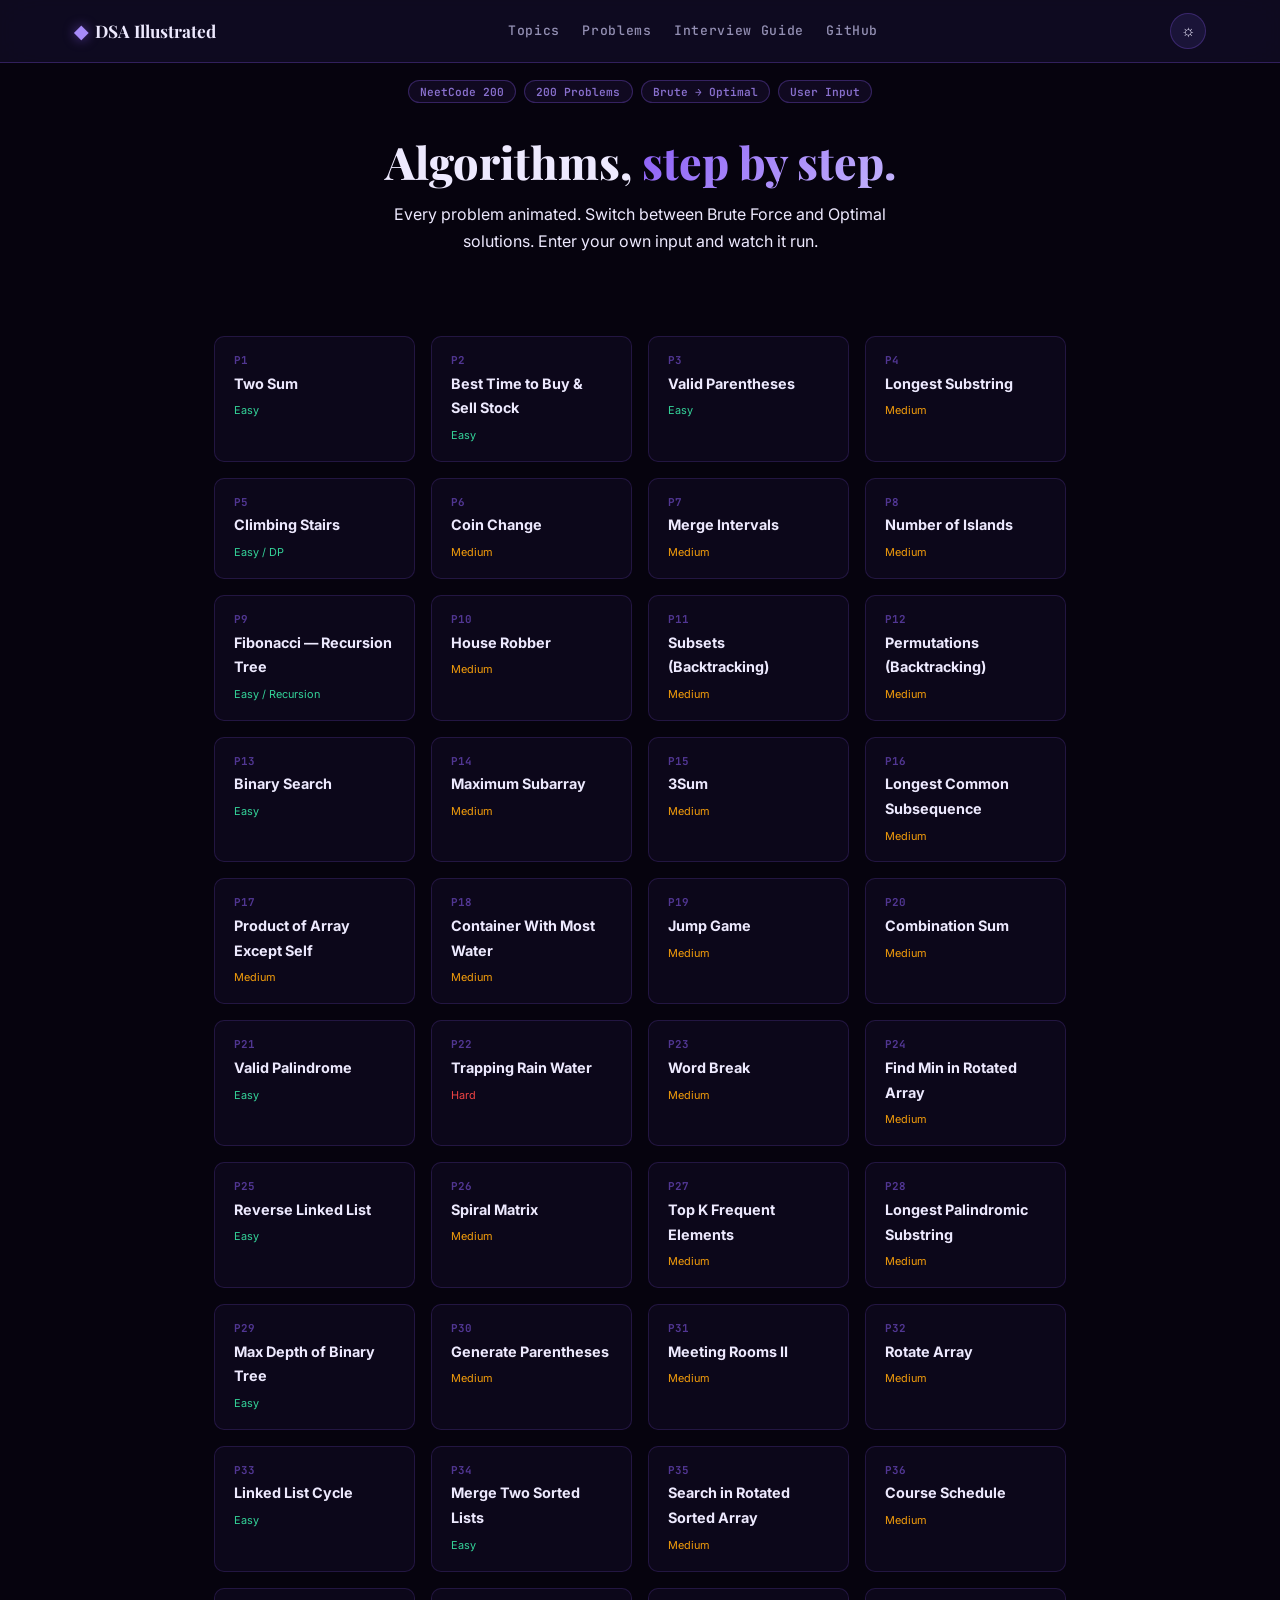
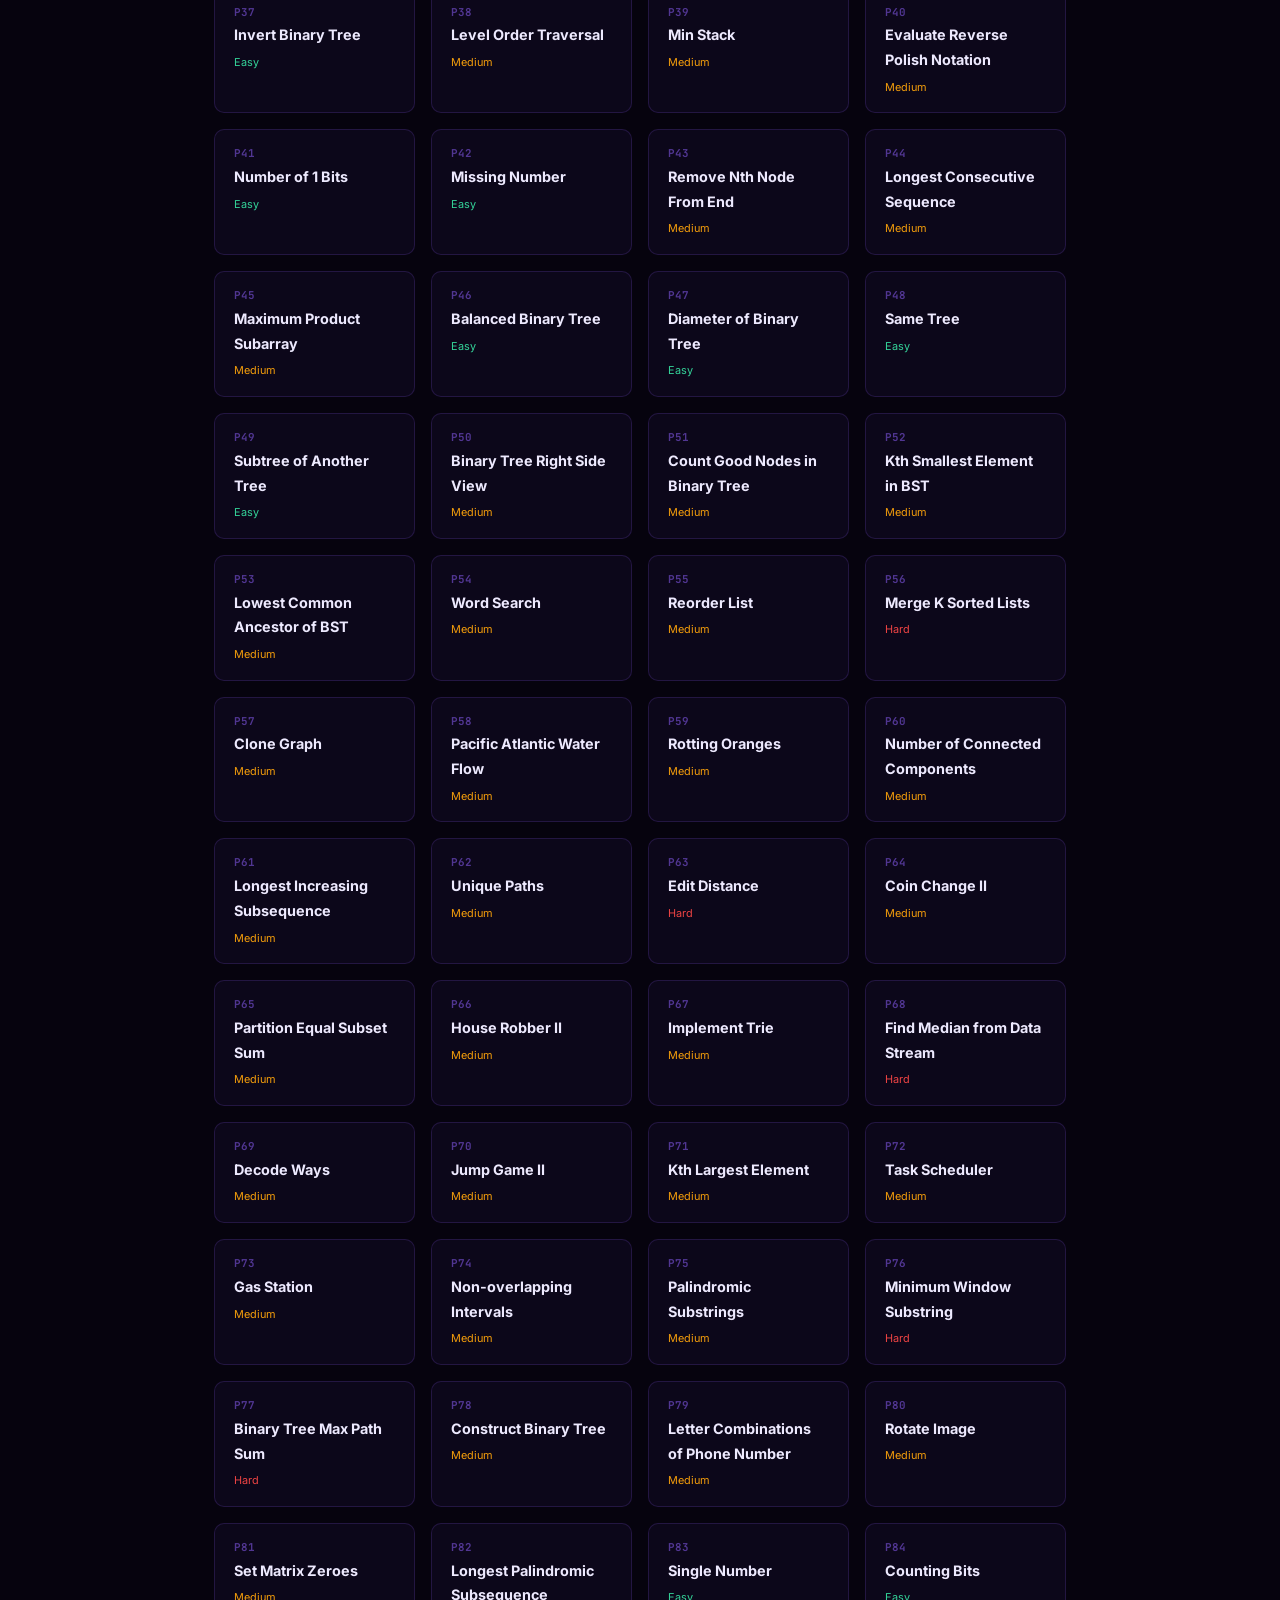
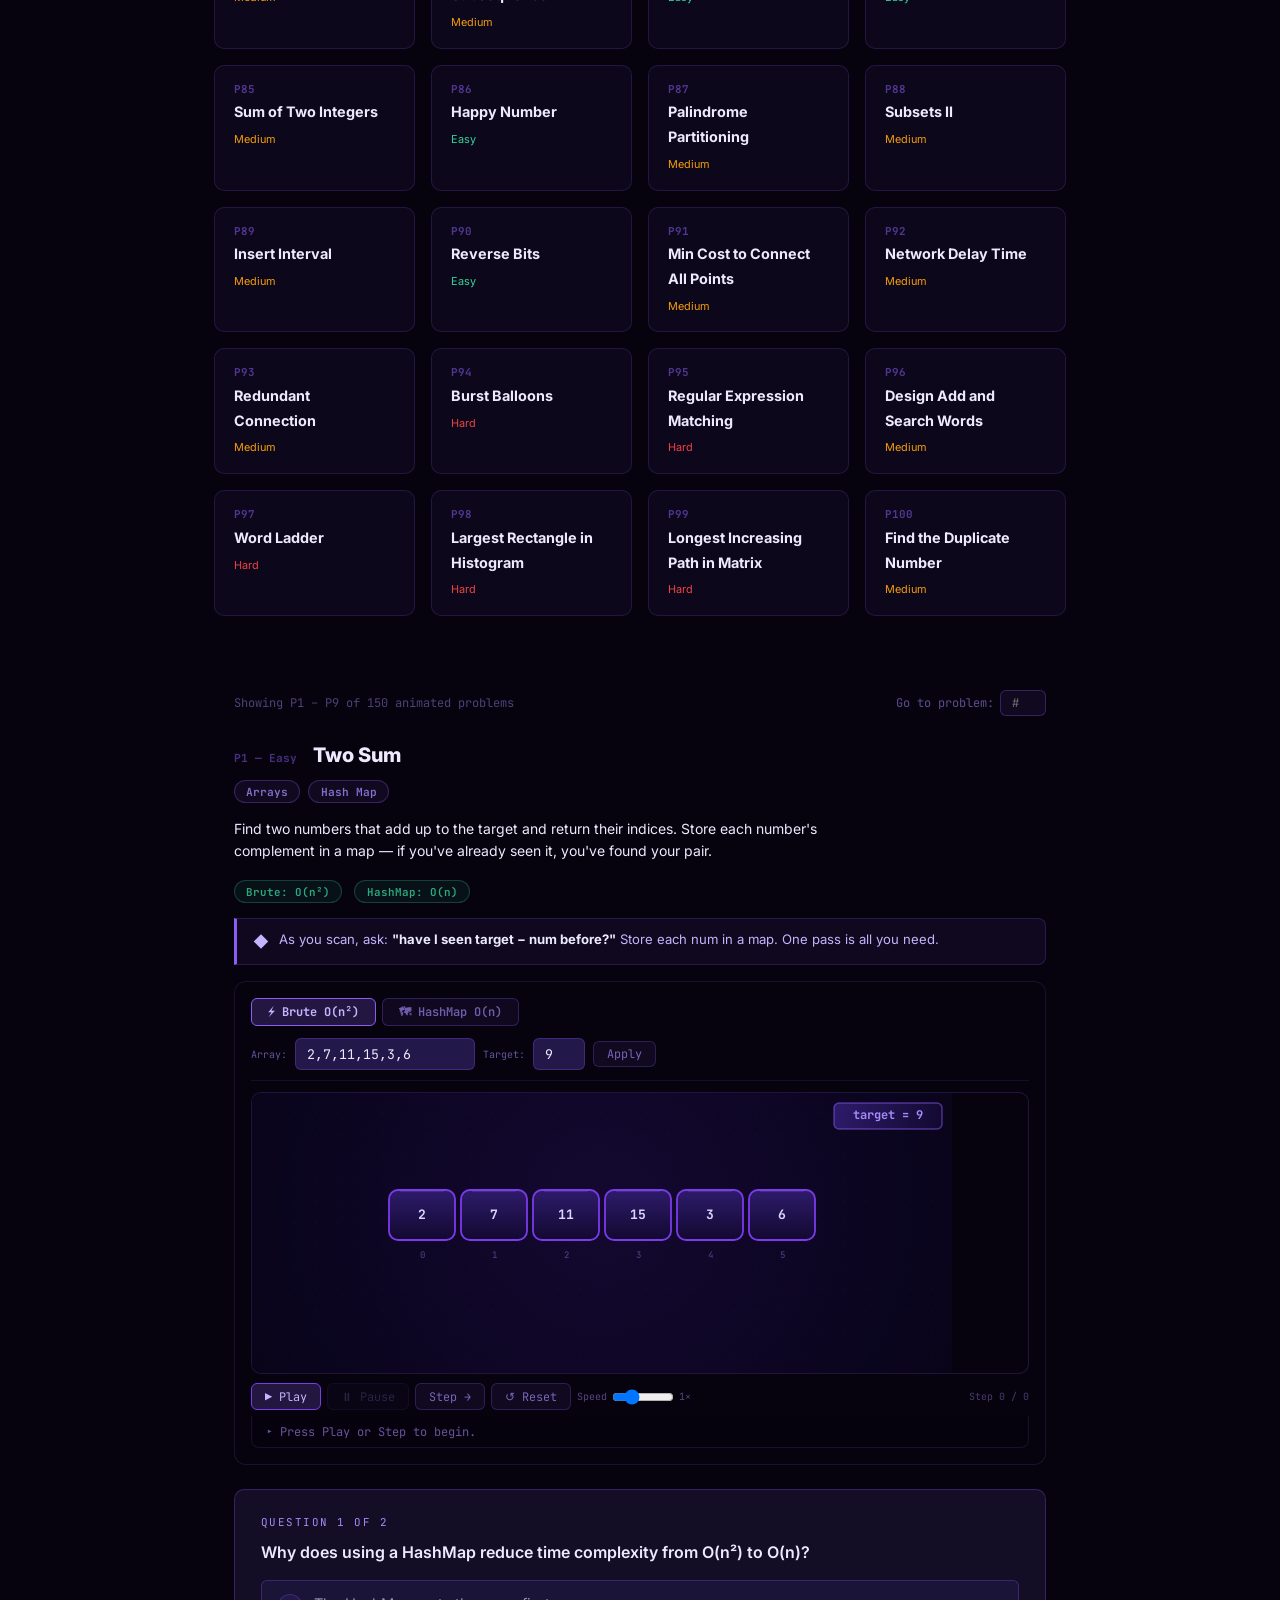
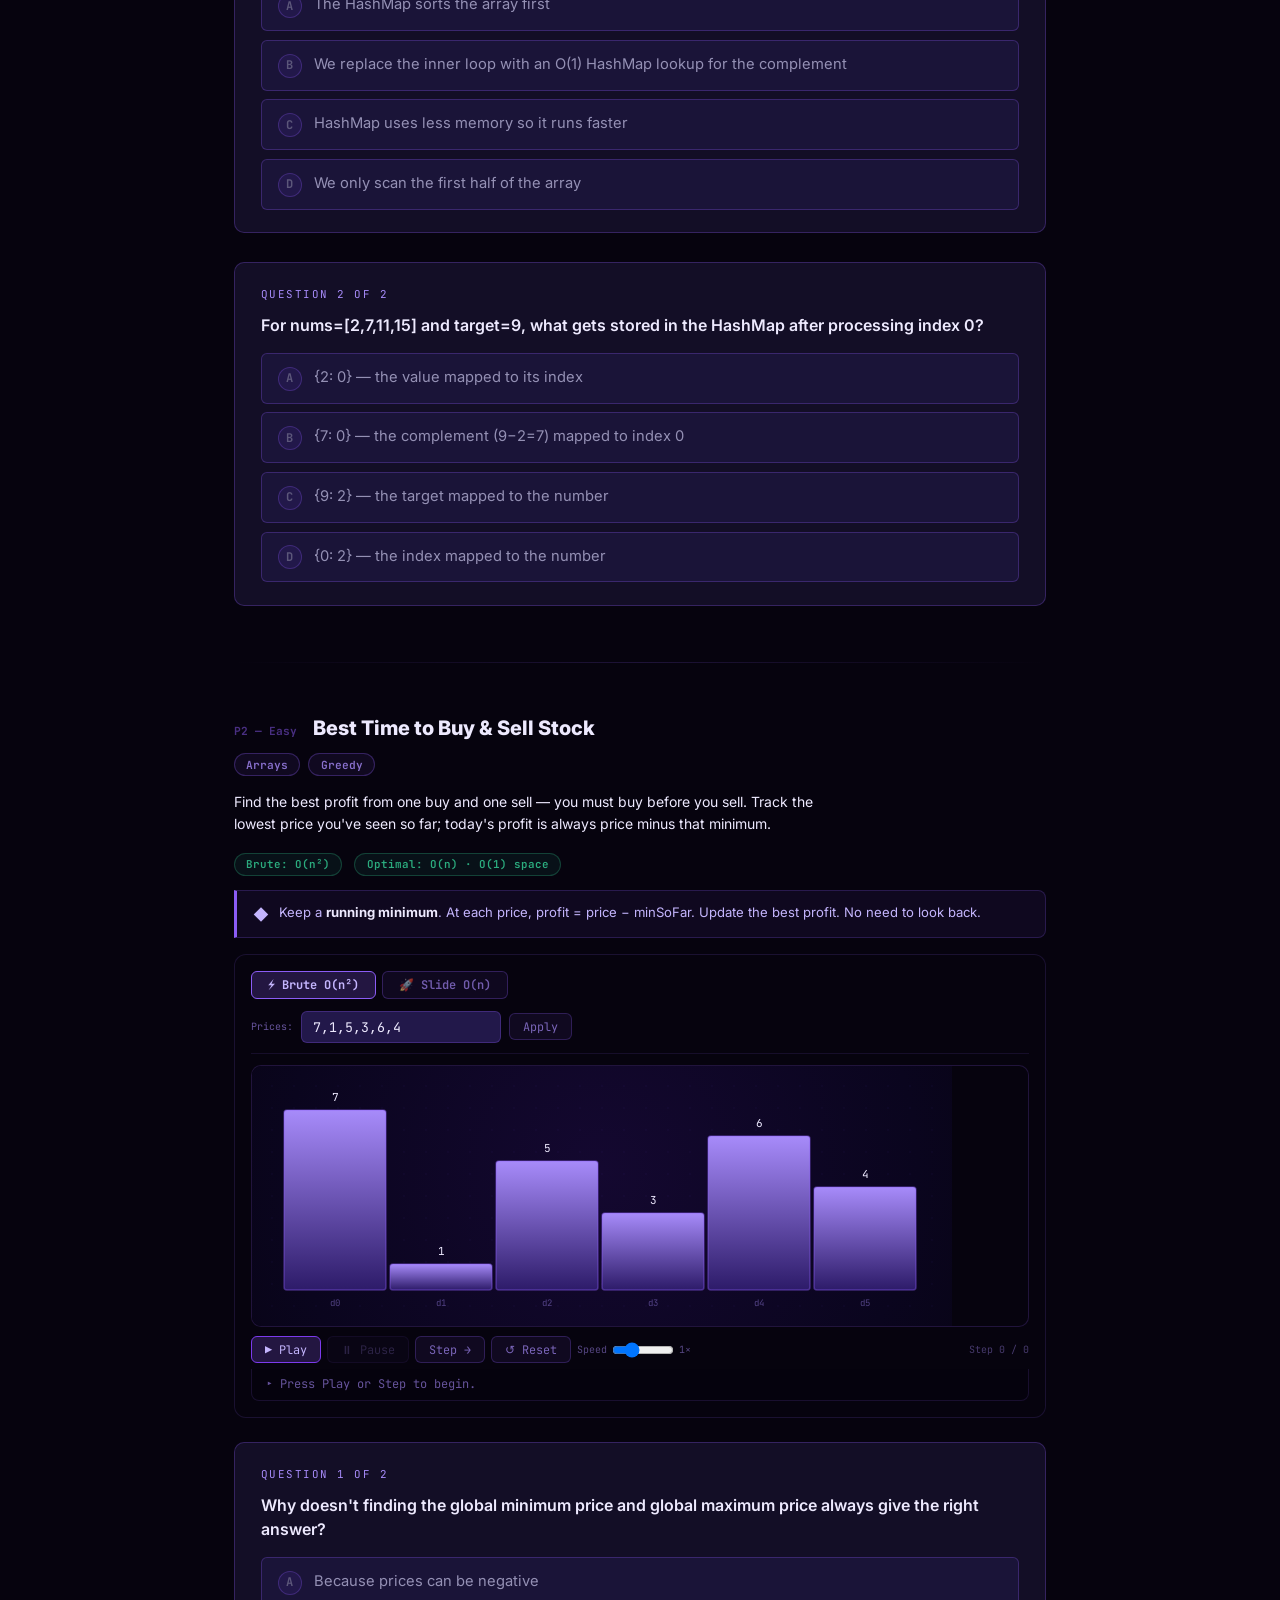
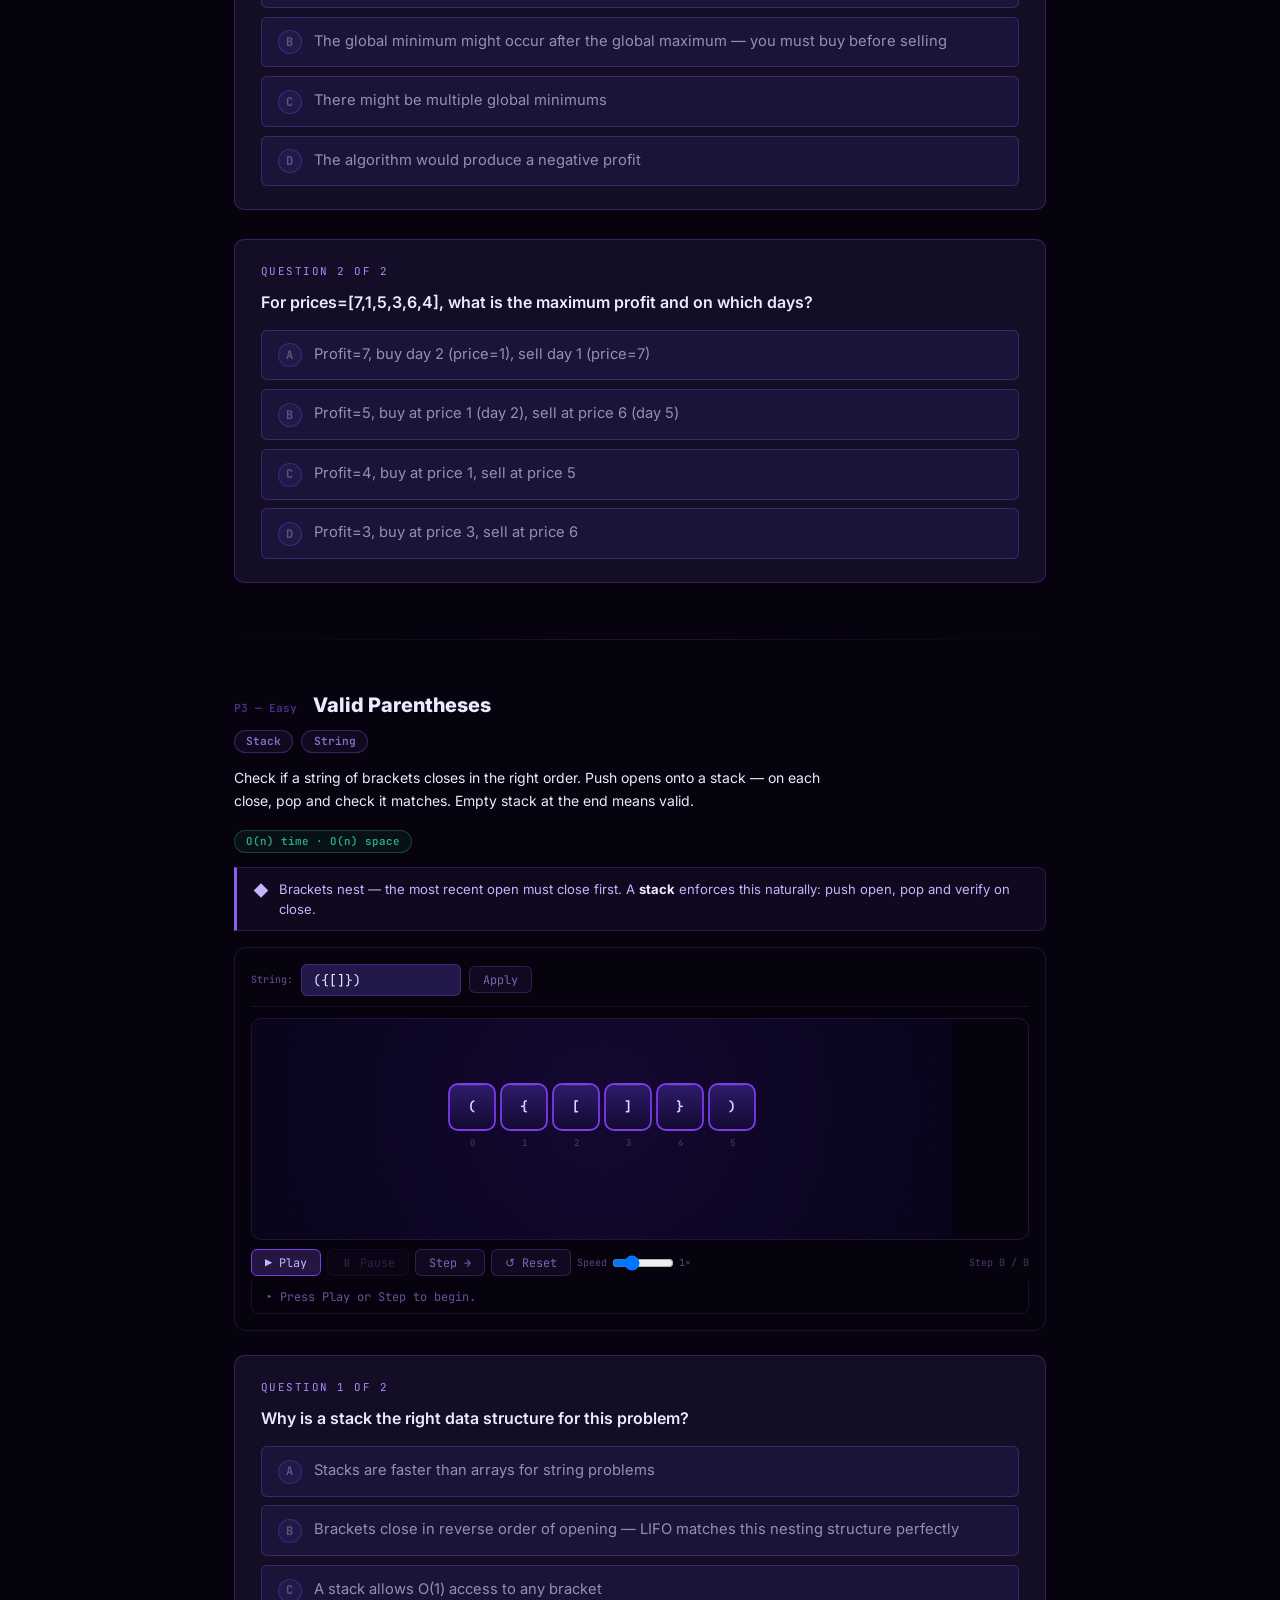
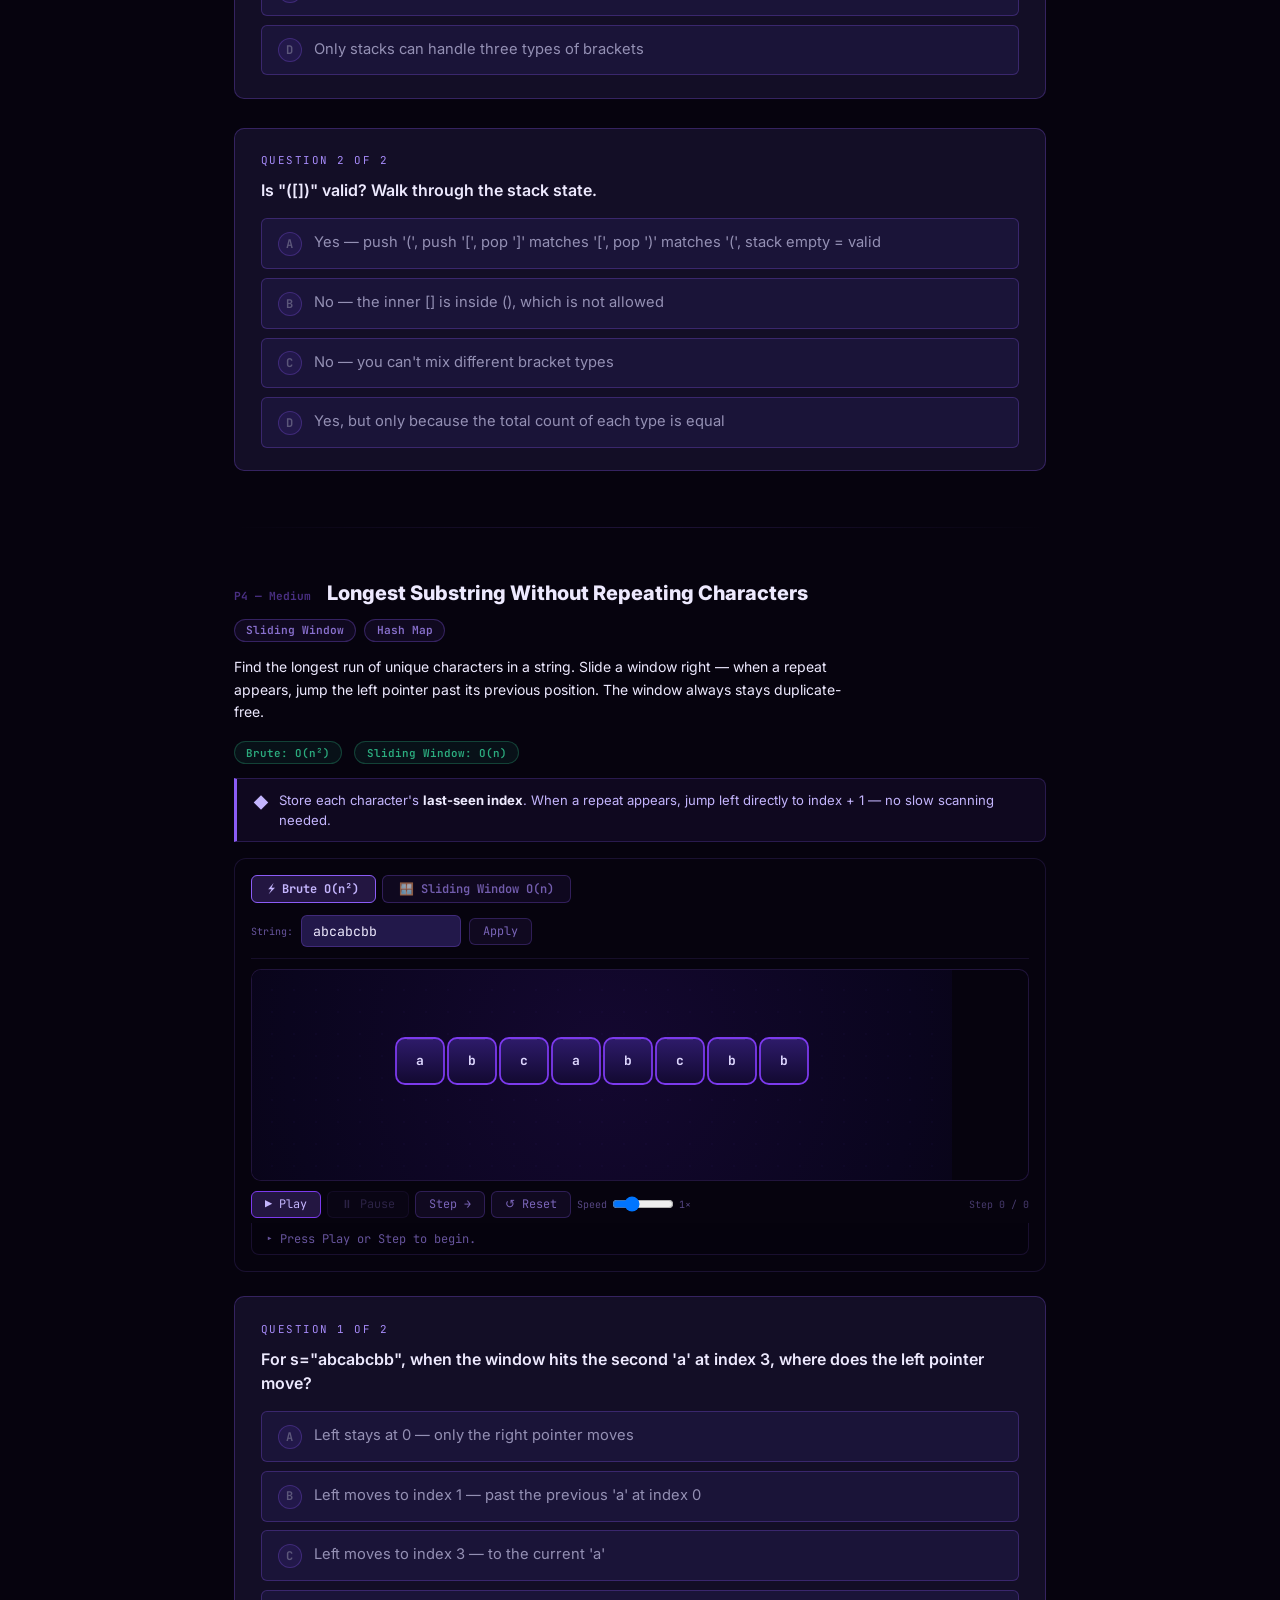
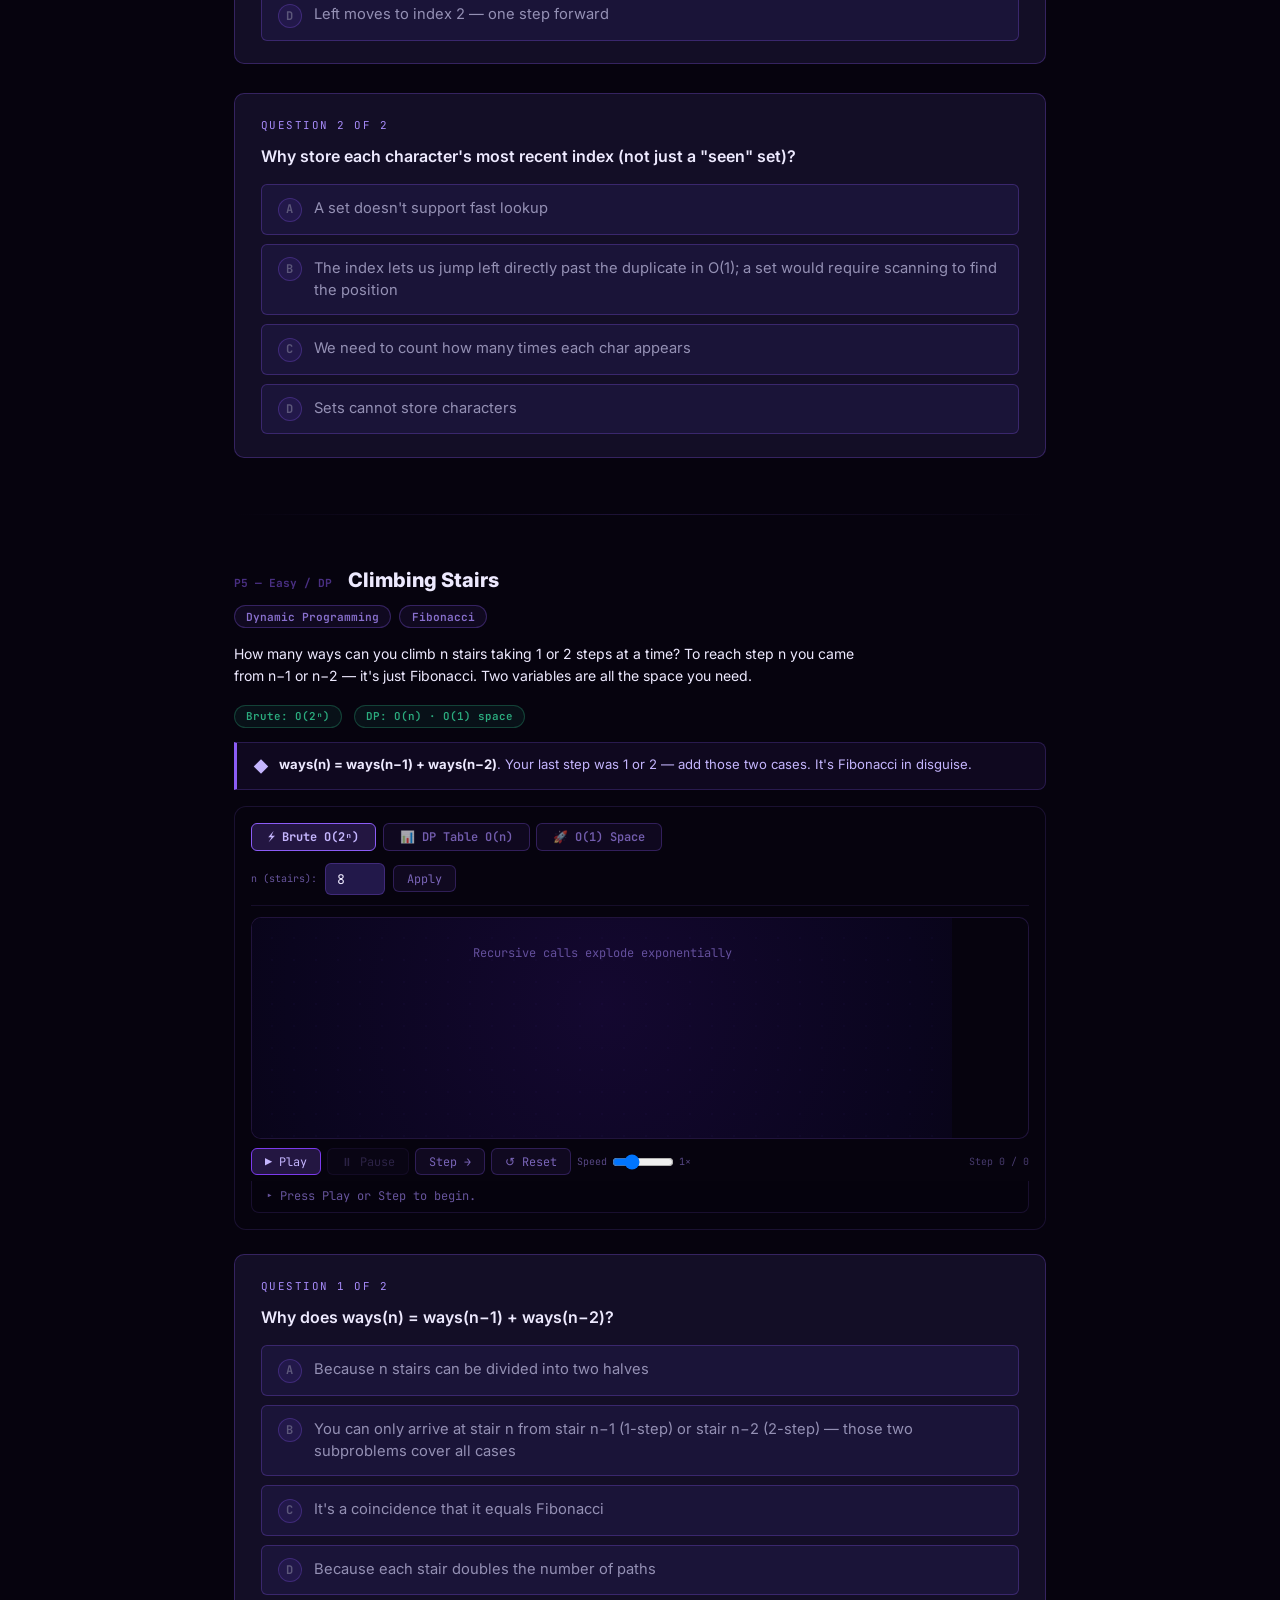
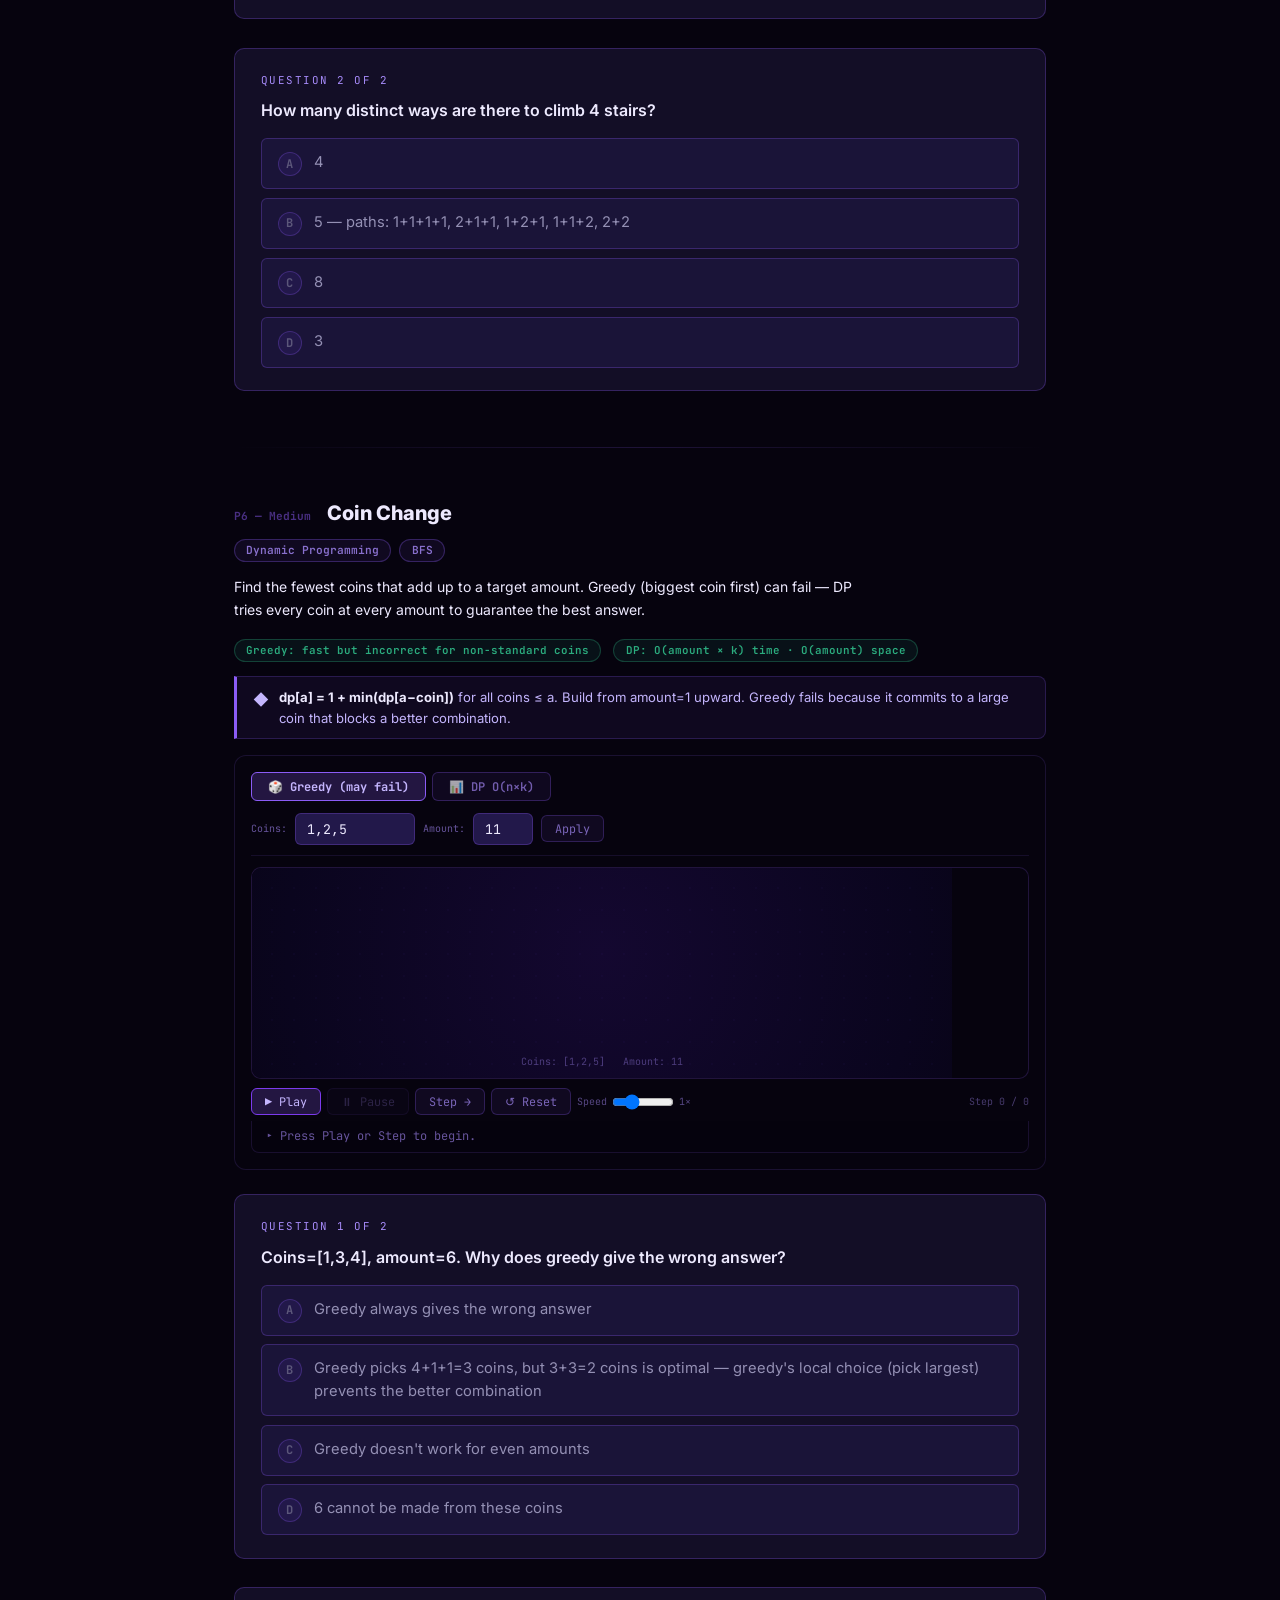
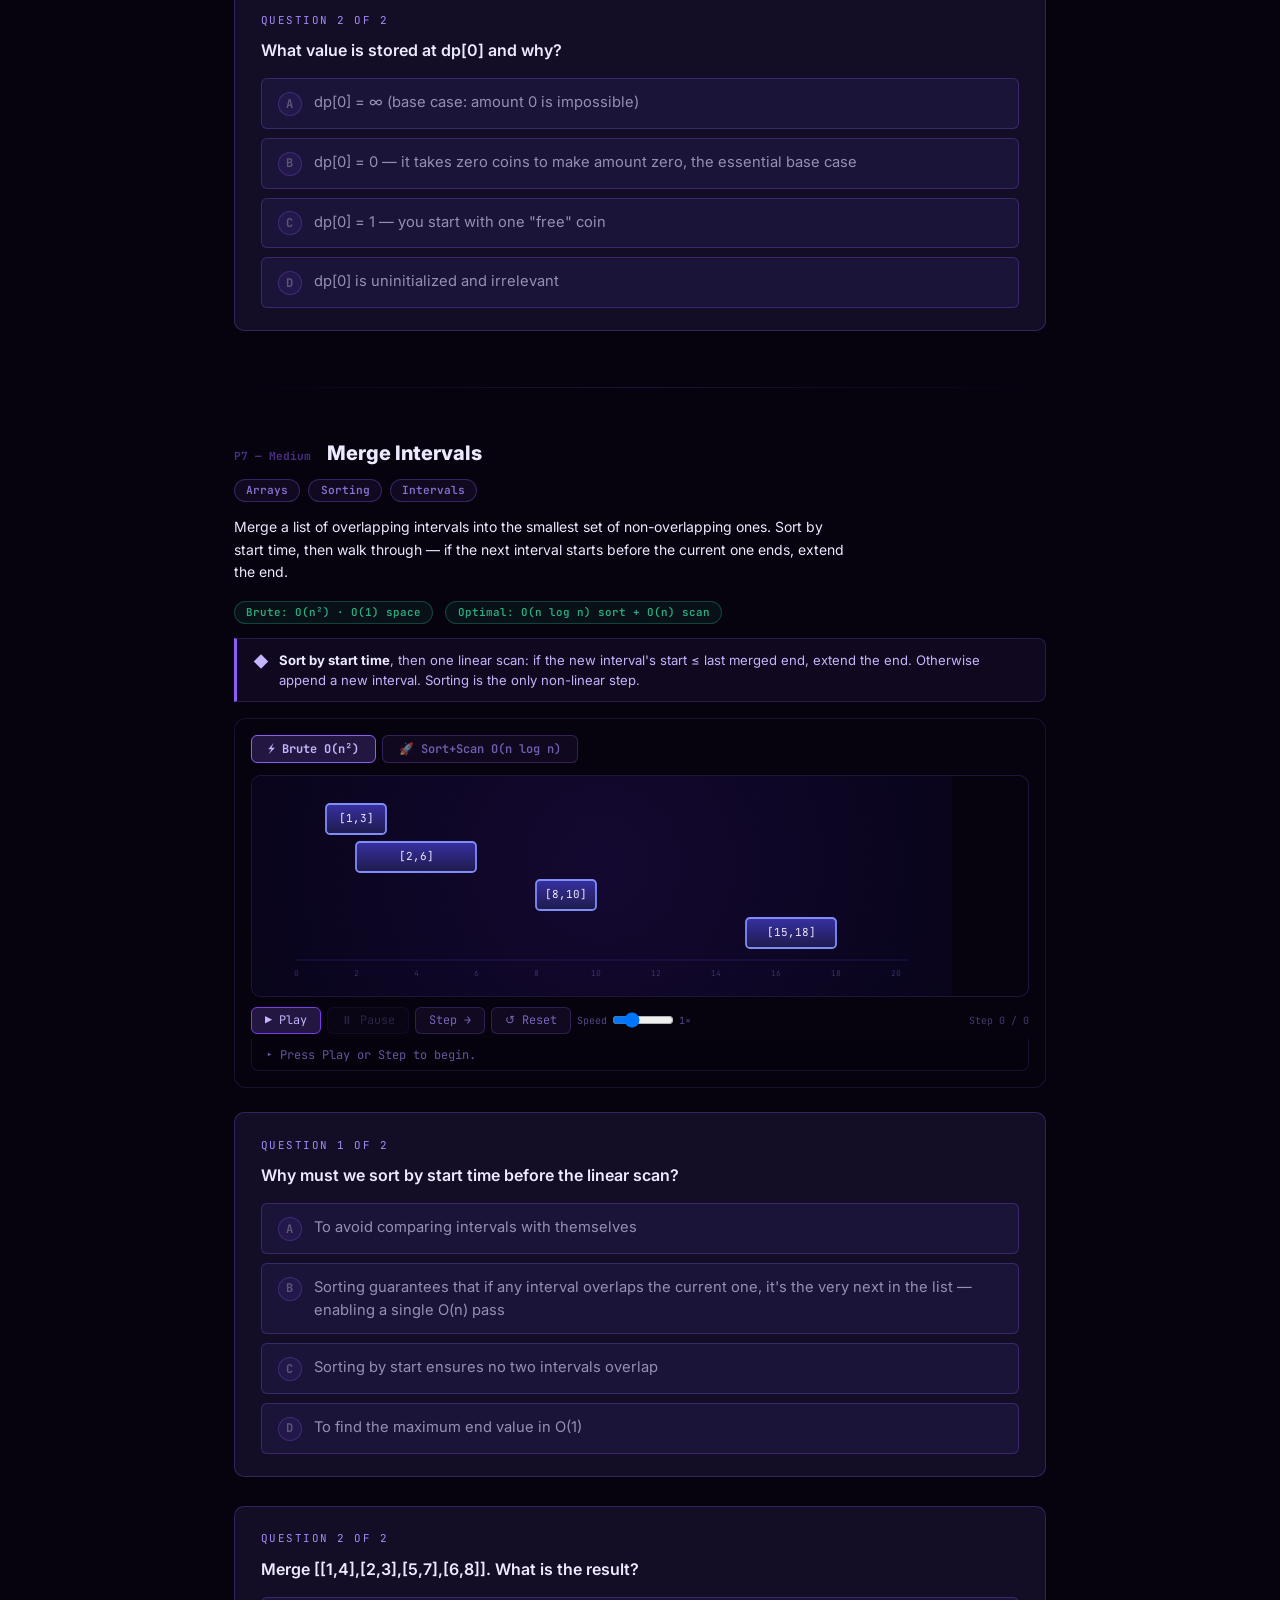
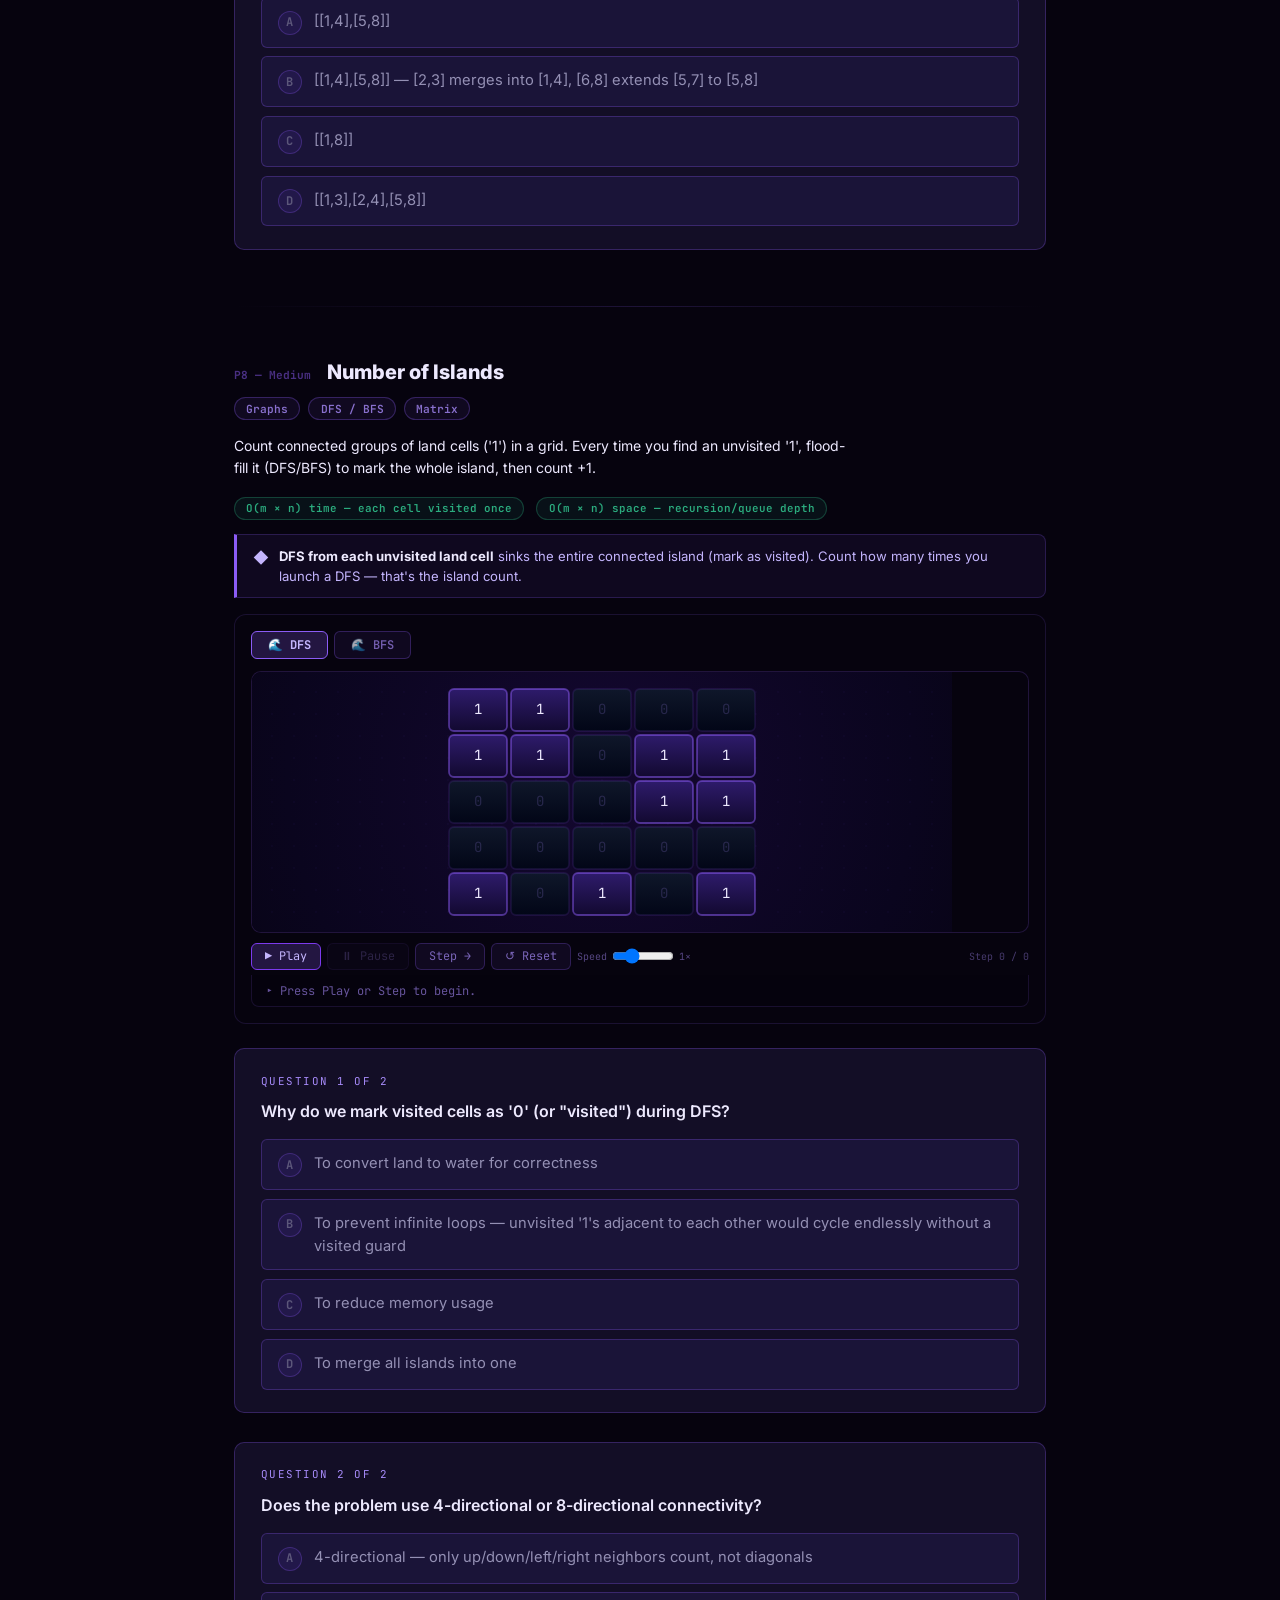
==== problems.html @ fa3c3efa "Add P141–P150: Batch 5 — Trees, String, Array, Bitmask, Math P141 Flatten Binary Tree to Linked List" ====
<!DOCTYPE html>
<html lang="en">
<head>
  <meta charset="UTF-8">
  <meta name="viewport" content="width=device-width, initial-scale=1.0">
  <title>NeetCode 150 — DSA Illustrated</title>
  <meta name="description" content="100 NeetCode problems fully animated — brute → optimal step-by-step canvas demos, key insights, quiz questions, and user input. Zero dependencies.">
  <script>try{var t=localStorage.getItem('dsa-theme')||'dark';document.documentElement.setAttribute('data-theme',t)}catch(e){document.documentElement.setAttribute('data-theme','dark')}</script>
  <link rel="stylesheet" href="css/style.css">
  <style>
    .prob-hero{padding:5rem 0 3rem;text-align:center;}
    .prob-hero h1{font-size:clamp(1.8rem,4vw,2.8rem);font-weight:800;margin-bottom:.75rem;}
    .prob-hero h1 em{font-style:normal;background:linear-gradient(135deg,#8B5CF6,#C4B5FD);
      -webkit-background-clip:text;-webkit-text-fill-color:transparent;background-clip:text;}
    .prob-hero p{color:var(--text-secondary);max-width:520px;margin:0 auto 2rem;}
    .prob-tag-row{display:flex;gap:.5rem;justify-content:center;flex-wrap:wrap;margin-bottom:2rem;}
    .prob-tag{font:600 .7rem "JetBrains Mono",monospace;padding:.22rem .7rem;
      border-radius:20px;border:1px solid rgba(139,92,246,.3);
      background:rgba(139,92,246,.08);color:rgba(167,139,250,.8);}

    .prob-toc{display:grid;grid-template-columns:repeat(auto-fill,minmax(200px,1fr));
      gap:1rem;max-width:900px;margin:0 auto 4rem;padding:0 1.5rem;}
    .prob-toc-card{display:block;padding:1rem 1.2rem;border-radius:10px;
      border:1px solid rgba(139,92,246,.18);background:rgba(139,92,246,.05);
      color:rgba(167,139,250,.8);text-decoration:none;transition:all .18s;font-size:.85rem;}
    .prob-toc-card:hover{border-color:#8B5CF6;background:rgba(139,92,246,.13);color:#C4B5FD;transform:translateY(-2px);}
    .prob-toc-card .tc-num{font:700 .68rem "JetBrains Mono",monospace;color:rgba(139,92,246,.55);margin-bottom:.3rem;}
    .prob-toc-card .tc-title{font-weight:700;font-size:.9rem;color:#EDE9FE;}
    .prob-toc-card .tc-diff{font-size:.68rem;margin-top:.3rem;}
    .diff-easy{color:#34D399;}.diff-med{color:#F59E0B;}.diff-hard{color:#EF4444;}

    .prob-sections{max-width:860px;margin:0 auto;padding:0 1.5rem 6rem;}
    .prob-section{margin-bottom:3.5rem;scroll-margin-top:80px;}
    .prob-section-header{display:flex;align-items:baseline;gap:1rem;margin-bottom:.5rem;}
    .prob-section-num{font:700 .7rem "JetBrains Mono",monospace;color:rgba(139,92,246,.5);white-space:nowrap;}
    .prob-section-title{font-size:1.25rem;font-weight:800;color:#EDE9FE;}
    .prob-section-meta{display:flex;gap:.5rem;margin-bottom:.9rem;flex-wrap:wrap;}
    .prob-section-desc{color:var(--text-secondary);font-size:.875rem;line-height:1.6;
      margin-bottom:1.1rem;max-width:620px;}
    .prob-complexity{display:flex;gap:.75rem;margin-bottom:.9rem;flex-wrap:wrap;}
    .prob-compl-chip{font:600 .68rem "JetBrains Mono",monospace;padding:.22rem .7rem;
      border-radius:20px;border:1px solid rgba(52,211,153,.25);
      background:rgba(52,211,153,.07);color:rgba(52,211,153,.8);}
    .prob-demo{border:1px solid rgba(139,92,246,.15);border-radius:12px;
      background:#06030e;overflow:hidden;}
    .prob-demo-inner{padding:1rem;}
    .prob-divider{height:1px;background:linear-gradient(to right,transparent,rgba(139,92,246,.18),transparent);
      margin:3rem 0;}

    /* ── Pagination ── */
    .prob-pagination{display:flex;align-items:center;justify-content:center;gap:.45rem;
      flex-wrap:wrap;padding:2.5rem 1rem 1rem;}
    .pag-btn{padding:.42rem .85rem;border-radius:8px;
      border:1px solid rgba(139,92,246,.3);background:rgba(139,92,246,.07);
      color:#C4B5FD;font:600 .78rem "JetBrains Mono",monospace;cursor:pointer;
      transition:background .15s,border-color .15s,box-shadow .15s;}
    .pag-btn:hover:not(:disabled){background:rgba(139,92,246,.2);border-color:#8B5CF6;color:#EDE9FE;}
    .pag-btn.pag-active{background:rgba(139,92,246,.32);border-color:#8B5CF6;color:#EDE9FE;
      box-shadow:0 0 12px rgba(139,92,246,.3);}
    .pag-btn:disabled{opacity:.3;cursor:default;}
    .pag-info{font:.75rem "JetBrains Mono",monospace;color:rgba(167,139,250,.45);margin-left:.5rem;}
    .pag-range-bar{display:flex;align-items:center;justify-content:space-between;
      padding:.6rem 0 1.4rem;margin-bottom:0;}
    .pag-range-label{font:.75rem "JetBrains Mono",monospace;color:rgba(167,139,250,.45);}
    .pag-jump{display:flex;align-items:center;gap:.4rem;font:.75rem "JetBrains Mono",monospace;color:rgba(167,139,250,.55);}
    .pag-jump-input{width:46px;padding:.25rem .4rem;background:rgba(139,92,246,.08);
      border:1px solid rgba(139,92,246,.3);border-radius:6px;color:#C4B5FD;
      font:.75rem "JetBrains Mono",monospace;text-align:center;outline:none;}
    .pag-jump-input:focus{border-color:#8B5CF6;}

    /* ── Key Insight callout ── */
    .prob-insight{display:flex;gap:.6rem;align-items:flex-start;
      background:rgba(139,92,246,.07);
      border:1px solid rgba(139,92,246,.22);
      border-left:3px solid #8B5CF6;
      border-radius:0 8px 8px 0;
      padding:.65rem 1rem;margin-bottom:1rem;
      font-size:.82rem;line-height:1.55;color:#C4B5FD;}
    .prob-insight .pi-icon{font-size:.95rem;flex-shrink:0;margin-top:.05rem;}
    .prob-insight strong{color:#EDE9FE;font-weight:700;}
  </style>
</head>
<body>

<div class="reading-progress" id="reading-progress"></div>

<nav class="navbar">
  <div class="navbar-inner">
    <a class="navbar-brand" href="index.html">
      <span class="brand-icon" style="font-size:1.1rem;color:var(--primary-soft)">&#9670;</span>
      DSA Illustrated
    </a>
    <div class="navbar-links">
      <a href="index.html#topics">Topics</a>
      <a href="problems.html" class="active">Problems</a>
      <a href="topics/12-interview-guide.html">Interview Guide</a>
      <a href="https://github.com/sridhar-3009/DSA-Course" target="_blank">GitHub</a>
    </div>
    <div class="navbar-actions">
      <button class="btn-icon" id="theme-toggle" title="Toggle theme">&#9788;</button>
    </div>
  </div>
</nav>

<div class="prob-hero">
  <div class="prob-tag-row">
    <span class="prob-tag">NeetCode 200</span>
    <span class="prob-tag">200 Problems</span>
    <span class="prob-tag">Brute → Optimal</span>
    <span class="prob-tag">User Input</span>
  </div>
  <h1>Algorithms, <em>step by step.</em></h1>
  <p>Every problem animated. Switch between Brute Force and Optimal solutions. Enter your own input and watch it run.</p>
</div>

<div class="prob-toc">
  <a href="#p-two-sum" class="prob-toc-card">
    <div class="tc-num">P1</div><div class="tc-title">Two Sum</div>
    <div class="tc-diff diff-easy">Easy</div>
  </a>
  <a href="#p-best-stock" class="prob-toc-card">
    <div class="tc-num">P2</div><div class="tc-title">Best Time to Buy &amp; Sell Stock</div>
    <div class="tc-diff diff-easy">Easy</div>
  </a>
  <a href="#p-valid-parens" class="prob-toc-card">
    <div class="tc-num">P3</div><div class="tc-title">Valid Parentheses</div>
    <div class="tc-diff diff-easy">Easy</div>
  </a>
  <a href="#p-longest-substr" class="prob-toc-card">
    <div class="tc-num">P4</div><div class="tc-title">Longest Substring</div>
    <div class="tc-diff diff-med">Medium</div>
  </a>
  <a href="#p-climbing-stairs" class="prob-toc-card">
    <div class="tc-num">P5</div><div class="tc-title">Climbing Stairs</div>
    <div class="tc-diff diff-easy">Easy / DP</div>
  </a>
  <a href="#p-coin-change" class="prob-toc-card">
    <div class="tc-num">P6</div><div class="tc-title">Coin Change</div>
    <div class="tc-diff diff-med">Medium</div>
  </a>
  <a href="#p-merge-intervals" class="prob-toc-card">
    <div class="tc-num">P7</div><div class="tc-title">Merge Intervals</div>
    <div class="tc-diff diff-med">Medium</div>
  </a>
  <a href="#p-num-islands" class="prob-toc-card">
    <div class="tc-num">P8</div><div class="tc-title">Number of Islands</div>
    <div class="tc-diff diff-med">Medium</div>
  </a>
  <a href="#p-fibonacci" class="prob-toc-card">
    <div class="tc-num">P9</div><div class="tc-title">Fibonacci — Recursion Tree</div>
    <div class="tc-diff diff-easy">Easy / Recursion</div>
  </a>
  <a href="#p-house-robber" class="prob-toc-card">
    <div class="tc-num">P10</div><div class="tc-title">House Robber</div>
    <div class="tc-diff diff-med">Medium</div>
  </a>
  <a href="#p-subsets" class="prob-toc-card">
    <div class="tc-num">P11</div><div class="tc-title">Subsets (Backtracking)</div>
    <div class="tc-diff diff-med">Medium</div>
  </a>
  <a href="#p-permutations" class="prob-toc-card">
    <div class="tc-num">P12</div><div class="tc-title">Permutations (Backtracking)</div>
    <div class="tc-diff diff-med">Medium</div>
  </a>
  <a href="#p-binary-search" class="prob-toc-card">
    <div class="tc-num">P13</div><div class="tc-title">Binary Search</div>
    <div class="tc-diff diff-easy">Easy</div>
  </a>
  <a href="#p-max-subarray" class="prob-toc-card">
    <div class="tc-num">P14</div><div class="tc-title">Maximum Subarray</div>
    <div class="tc-diff diff-med">Medium</div>
  </a>
  <a href="#p-three-sum" class="prob-toc-card">
    <div class="tc-num">P15</div><div class="tc-title">3Sum</div>
    <div class="tc-diff diff-med">Medium</div>
  </a>
  <a href="#p-lcs" class="prob-toc-card">
    <div class="tc-num">P16</div><div class="tc-title">Longest Common Subsequence</div>
    <div class="tc-diff diff-med">Medium</div>
  </a>
  <a href="#p-product-except-self" class="prob-toc-card">
    <div class="tc-num">P17</div><div class="tc-title">Product of Array Except Self</div>
    <div class="tc-diff diff-med">Medium</div>
  </a>
  <a href="#p-container-water" class="prob-toc-card">
    <div class="tc-num">P18</div><div class="tc-title">Container With Most Water</div>
    <div class="tc-diff diff-med">Medium</div>
  </a>
  <a href="#p-jump-game" class="prob-toc-card">
    <div class="tc-num">P19</div><div class="tc-title">Jump Game</div>
    <div class="tc-diff diff-med">Medium</div>
  </a>
  <a href="#p-combination-sum" class="prob-toc-card">
    <div class="tc-num">P20</div><div class="tc-title">Combination Sum</div>
    <div class="tc-diff diff-med">Medium</div>
  </a>
  <a href="#p-valid-palindrome" class="prob-toc-card">
    <div class="tc-num">P21</div><div class="tc-title">Valid Palindrome</div>
    <div class="tc-diff diff-easy">Easy</div>
  </a>
  <a href="#p-trapping-rain" class="prob-toc-card">
    <div class="tc-num">P22</div><div class="tc-title">Trapping Rain Water</div>
    <div class="tc-diff diff-hard">Hard</div>
  </a>
  <a href="#p-word-break" class="prob-toc-card">
    <div class="tc-num">P23</div><div class="tc-title">Word Break</div>
    <div class="tc-diff diff-med">Medium</div>
  </a>
  <a href="#p-find-min-rotated" class="prob-toc-card">
    <div class="tc-num">P24</div><div class="tc-title">Find Min in Rotated Array</div>
    <div class="tc-diff diff-med">Medium</div>
  </a>
  <a href="#p-reverse-linked-list" class="prob-toc-card">
    <div class="tc-num">P25</div><div class="tc-title">Reverse Linked List</div>
    <div class="tc-diff diff-easy">Easy</div>
  </a>
  <a href="#p-spiral-matrix" class="prob-toc-card">
    <div class="tc-num">P26</div><div class="tc-title">Spiral Matrix</div>
    <div class="tc-diff diff-med">Medium</div>
  </a>
  <a href="#p-top-k-frequent" class="prob-toc-card">
    <div class="tc-num">P27</div><div class="tc-title">Top K Frequent Elements</div>
    <div class="tc-diff diff-med">Medium</div>
  </a>
  <a href="#p-longest-palindrome" class="prob-toc-card">
    <div class="tc-num">P28</div><div class="tc-title">Longest Palindromic Substring</div>
    <div class="tc-diff diff-med">Medium</div>
  </a>
  <a href="#p-max-depth-tree" class="prob-toc-card">
    <div class="tc-num">P29</div><div class="tc-title">Max Depth of Binary Tree</div>
    <div class="tc-diff diff-easy">Easy</div>
  </a>
  <a href="#p-generate-parens" class="prob-toc-card">
    <div class="tc-num">P30</div><div class="tc-title">Generate Parentheses</div>
    <div class="tc-diff diff-med">Medium</div>
  </a>
  <a href="#p-meeting-rooms" class="prob-toc-card">
    <div class="tc-num">P31</div><div class="tc-title">Meeting Rooms II</div>
    <div class="tc-diff diff-med">Medium</div>
  </a>
  <a href="#p-rotate-array" class="prob-toc-card">
    <div class="tc-num">P32</div><div class="tc-title">Rotate Array</div>
    <div class="tc-diff diff-med">Medium</div>
  </a>
  <a href="#p-linked-list-cycle" class="prob-toc-card">
    <div class="tc-num">P33</div><div class="tc-title">Linked List Cycle</div>
    <div class="tc-diff diff-easy">Easy</div>
  </a>
  <a href="#p-merge-sorted-lists" class="prob-toc-card">
    <div class="tc-num">P34</div><div class="tc-title">Merge Two Sorted Lists</div>
    <div class="tc-diff diff-easy">Easy</div>
  </a>
  <a href="#p-search-rotated" class="prob-toc-card">
    <div class="tc-num">P35</div><div class="tc-title">Search in Rotated Sorted Array</div>
    <div class="tc-diff diff-med">Medium</div>
  </a>
  <a href="#p-course-schedule" class="prob-toc-card">
    <div class="tc-num">P36</div><div class="tc-title">Course Schedule</div>
    <div class="tc-diff diff-med">Medium</div>
  </a>
  <a href="#p-invert-tree" class="prob-toc-card">
    <div class="tc-num">P37</div><div class="tc-title">Invert Binary Tree</div>
    <div class="tc-diff diff-easy">Easy</div>
  </a>
  <a href="#p-level-order" class="prob-toc-card">
    <div class="tc-num">P38</div><div class="tc-title">Level Order Traversal</div>
    <div class="tc-diff diff-med">Medium</div>
  </a>
  <a href="#p-min-stack" class="prob-toc-card">
    <div class="tc-num">P39</div><div class="tc-title">Min Stack</div>
    <div class="tc-diff diff-med">Medium</div>
  </a>
  <a href="#p-eval-rpn" class="prob-toc-card">
    <div class="tc-num">P40</div><div class="tc-title">Evaluate Reverse Polish Notation</div>
    <div class="tc-diff diff-med">Medium</div>
  </a>
  <a href="#p-num-1-bits" class="prob-toc-card">
    <div class="tc-num">P41</div><div class="tc-title">Number of 1 Bits</div>
    <div class="tc-diff diff-easy">Easy</div>
  </a>
  <a href="#p-missing-number" class="prob-toc-card">
    <div class="tc-num">P42</div><div class="tc-title">Missing Number</div>
    <div class="tc-diff diff-easy">Easy</div>
  </a>
  <a href="#p-remove-nth" class="prob-toc-card">
    <div class="tc-num">P43</div><div class="tc-title">Remove Nth Node From End</div>
    <div class="tc-diff diff-med">Medium</div>
  </a>
  <a href="#p-longest-consecutive" class="prob-toc-card">
    <div class="tc-num">P44</div><div class="tc-title">Longest Consecutive Sequence</div>
    <div class="tc-diff diff-med">Medium</div>
  </a>
  <a href="#p-max-product" class="prob-toc-card">
    <div class="tc-num">P45</div><div class="tc-title">Maximum Product Subarray</div>
    <div class="tc-diff diff-med">Medium</div>
  </a>
  <a href="#p-balanced-tree" class="prob-toc-card">
    <div class="tc-num">P46</div><div class="tc-title">Balanced Binary Tree</div>
    <div class="tc-diff diff-easy">Easy</div>
  </a>
  <a href="#p-diameter-tree" class="prob-toc-card">
    <div class="tc-num">P47</div><div class="tc-title">Diameter of Binary Tree</div>
    <div class="tc-diff diff-easy">Easy</div>
  </a>
  <a href="#p-same-tree" class="prob-toc-card">
    <div class="tc-num">P48</div><div class="tc-title">Same Tree</div>
    <div class="tc-diff diff-easy">Easy</div>
  </a>
  <a href="#p-subtree" class="prob-toc-card">
    <div class="tc-num">P49</div><div class="tc-title">Subtree of Another Tree</div>
    <div class="tc-diff diff-easy">Easy</div>
  </a>
  <a href="#p-right-side-view" class="prob-toc-card">
    <div class="tc-num">P50</div><div class="tc-title">Binary Tree Right Side View</div>
    <div class="tc-diff diff-med">Medium</div>
  </a>
  <a href="#p-count-good-nodes" class="prob-toc-card">
    <div class="tc-num">P51</div><div class="tc-title">Count Good Nodes in Binary Tree</div>
    <div class="tc-diff diff-med">Medium</div>
  </a>
  <a href="#p-kth-smallest" class="prob-toc-card">
    <div class="tc-num">P52</div><div class="tc-title">Kth Smallest Element in BST</div>
    <div class="tc-diff diff-med">Medium</div>
  </a>
  <a href="#p-lca-bst" class="prob-toc-card">
    <div class="tc-num">P53</div><div class="tc-title">Lowest Common Ancestor of BST</div>
    <div class="tc-diff diff-med">Medium</div>
  </a>
  <a href="#p-word-search" class="prob-toc-card">
    <div class="tc-num">P54</div><div class="tc-title">Word Search</div>
    <div class="tc-diff diff-med">Medium</div>
  </a>
  <a href="#p-reorder-list" class="prob-toc-card">
    <div class="tc-num">P55</div><div class="tc-title">Reorder List</div>
    <div class="tc-diff diff-med">Medium</div>
  </a>
  <a href="#p-merge-k-lists" class="prob-toc-card">
    <div class="tc-num">P56</div><div class="tc-title">Merge K Sorted Lists</div>
    <div class="tc-diff diff-hard">Hard</div>
  </a>
  <a href="#p-clone-graph" class="prob-toc-card">
    <div class="tc-num">P57</div><div class="tc-title">Clone Graph</div>
    <div class="tc-diff diff-med">Medium</div>
  </a>
  <a href="#p-pacific-atlantic" class="prob-toc-card">
    <div class="tc-num">P58</div><div class="tc-title">Pacific Atlantic Water Flow</div>
    <div class="tc-diff diff-med">Medium</div>
  </a>
  <a href="#p-rotting-oranges" class="prob-toc-card">
    <div class="tc-num">P59</div><div class="tc-title">Rotting Oranges</div>
    <div class="tc-diff diff-med">Medium</div>
  </a>
  <a href="#p-connected-components" class="prob-toc-card">
    <div class="tc-num">P60</div><div class="tc-title">Number of Connected Components</div>
    <div class="tc-diff diff-med">Medium</div>
  </a>
  <a href="#p-lis" class="prob-toc-card">
    <div class="tc-num">P61</div><div class="tc-title">Longest Increasing Subsequence</div>
    <div class="tc-diff diff-med">Medium</div>
  </a>
  <a href="#p-unique-paths" class="prob-toc-card">
    <div class="tc-num">P62</div><div class="tc-title">Unique Paths</div>
    <div class="tc-diff diff-med">Medium</div>
  </a>
  <a href="#p-edit-distance" class="prob-toc-card">
    <div class="tc-num">P63</div><div class="tc-title">Edit Distance</div>
    <div class="tc-diff diff-hard">Hard</div>
  </a>
  <a href="#p-coin-change-ii" class="prob-toc-card">
    <div class="tc-num">P64</div><div class="tc-title">Coin Change II</div>
    <div class="tc-diff diff-med">Medium</div>
  </a>
  <a href="#p-partition-subset" class="prob-toc-card">
    <div class="tc-num">P65</div><div class="tc-title">Partition Equal Subset Sum</div>
    <div class="tc-diff diff-med">Medium</div>
  </a>
  <a href="#p-house-robber-ii" class="prob-toc-card">
    <div class="tc-num">P66</div><div class="tc-title">House Robber II</div>
    <div class="tc-diff diff-med">Medium</div>
  </a>
  <a href="#p-trie" class="prob-toc-card">
    <div class="tc-num">P67</div><div class="tc-title">Implement Trie</div>
    <div class="tc-diff diff-med">Medium</div>
  </a>
  <a href="#p-find-median" class="prob-toc-card">
    <div class="tc-num">P68</div><div class="tc-title">Find Median from Data Stream</div>
    <div class="tc-diff diff-hard">Hard</div>
  </a>
  <a href="#p-decode-ways" class="prob-toc-card">
    <div class="tc-num">P69</div><div class="tc-title">Decode Ways</div>
    <div class="tc-diff diff-med">Medium</div>
  </a>
  <a href="#p-jump-game-ii" class="prob-toc-card">
    <div class="tc-num">P70</div><div class="tc-title">Jump Game II</div>
    <div class="tc-diff diff-med">Medium</div>
  </a>
  <a href="#p-kth-largest" class="prob-toc-card">
    <div class="tc-num">P71</div><div class="tc-title">Kth Largest Element</div>
    <div class="tc-diff diff-med">Medium</div>
  </a>
  <a href="#p-task-scheduler" class="prob-toc-card">
    <div class="tc-num">P72</div><div class="tc-title">Task Scheduler</div>
    <div class="tc-diff diff-med">Medium</div>
  </a>
  <a href="#p-gas-station" class="prob-toc-card">
    <div class="tc-num">P73</div><div class="tc-title">Gas Station</div>
    <div class="tc-diff diff-med">Medium</div>
  </a>
  <a href="#p-non-overlapping" class="prob-toc-card">
    <div class="tc-num">P74</div><div class="tc-title">Non-overlapping Intervals</div>
    <div class="tc-diff diff-med">Medium</div>
  </a>
  <a href="#p-palindromic-substrings" class="prob-toc-card">
    <div class="tc-num">P75</div><div class="tc-title">Palindromic Substrings</div>
    <div class="tc-diff diff-med">Medium</div>
  </a>
  <a href="#p-min-window" class="prob-toc-card">
    <div class="tc-num">P76</div><div class="tc-title">Minimum Window Substring</div>
    <div class="tc-diff diff-hard">Hard</div>
  </a>
  <a href="#p-max-path-sum" class="prob-toc-card">
    <div class="tc-num">P77</div><div class="tc-title">Binary Tree Max Path Sum</div>
    <div class="tc-diff diff-hard">Hard</div>
  </a>
  <a href="#p-construct-bt" class="prob-toc-card">
    <div class="tc-num">P78</div><div class="tc-title">Construct Binary Tree</div>
    <div class="tc-diff diff-med">Medium</div>
  </a>
  <a href="#p-letter-combinations" class="prob-toc-card">
    <div class="tc-num">P79</div><div class="tc-title">Letter Combinations of Phone Number</div>
    <div class="tc-diff diff-med">Medium</div>
  </a>
  <a href="#p-rotate-image" class="prob-toc-card">
    <div class="tc-num">P80</div><div class="tc-title">Rotate Image</div>
    <div class="tc-diff diff-med">Medium</div>
  </a>
  <a href="#p-set-matrix-zeroes" class="prob-toc-card">
    <div class="tc-num">P81</div><div class="tc-title">Set Matrix Zeroes</div>
    <div class="tc-diff diff-med">Medium</div>
  </a>
  <a href="#p-longest-palin-subseq" class="prob-toc-card">
    <div class="tc-num">P82</div><div class="tc-title">Longest Palindromic Subsequence</div>
    <div class="tc-diff diff-med">Medium</div>
  </a>
  <a href="#p-single-number" class="prob-toc-card">
    <div class="tc-num">P83</div><div class="tc-title">Single Number</div>
    <div class="tc-diff diff-easy">Easy</div>
  </a>
  <a href="#p-counting-bits" class="prob-toc-card">
    <div class="tc-num">P84</div><div class="tc-title">Counting Bits</div>
    <div class="tc-diff diff-easy">Easy</div>
  </a>
  <a href="#p-sum-two-integers" class="prob-toc-card">
    <div class="tc-num">P85</div><div class="tc-title">Sum of Two Integers</div>
    <div class="tc-diff diff-med">Medium</div>
  </a>
  <a href="#p-happy-number" class="prob-toc-card">
    <div class="tc-num">P86</div><div class="tc-title">Happy Number</div>
    <div class="tc-diff diff-easy">Easy</div>
  </a>
  <a href="#p-palin-partition" class="prob-toc-card">
    <div class="tc-num">P87</div><div class="tc-title">Palindrome Partitioning</div>
    <div class="tc-diff diff-med">Medium</div>
  </a>
  <a href="#p-subsets-ii" class="prob-toc-card">
    <div class="tc-num">P88</div><div class="tc-title">Subsets II</div>
    <div class="tc-diff diff-med">Medium</div>
  </a>
  <a href="#p-insert-interval" class="prob-toc-card">
    <div class="tc-num">P89</div><div class="tc-title">Insert Interval</div>
    <div class="tc-diff diff-med">Medium</div>
  </a>
  <a href="#p-reverse-bits" class="prob-toc-card">
    <div class="tc-num">P90</div><div class="tc-title">Reverse Bits</div>
    <div class="tc-diff diff-easy">Easy</div>
  </a>
  <a href="#p-min-cost-points" class="prob-toc-card">
    <div class="tc-num">P91</div><div class="tc-title">Min Cost to Connect All Points</div>
    <div class="tc-diff diff-med">Medium</div>
  </a>
  <a href="#p-network-delay" class="prob-toc-card">
    <div class="tc-num">P92</div><div class="tc-title">Network Delay Time</div>
    <div class="tc-diff diff-med">Medium</div>
  </a>
  <a href="#p-redundant-connection" class="prob-toc-card">
    <div class="tc-num">P93</div><div class="tc-title">Redundant Connection</div>
    <div class="tc-diff diff-med">Medium</div>
  </a>
  <a href="#p-burst-balloons" class="prob-toc-card">
    <div class="tc-num">P94</div><div class="tc-title">Burst Balloons</div>
    <div class="tc-diff diff-hard">Hard</div>
  </a>
  <a href="#p-regex-match" class="prob-toc-card">
    <div class="tc-num">P95</div><div class="tc-title">Regular Expression Matching</div>
    <div class="tc-diff diff-hard">Hard</div>
  </a>
  <a href="#p-word-dict" class="prob-toc-card">
    <div class="tc-num">P96</div><div class="tc-title">Design Add and Search Words</div>
    <div class="tc-diff diff-med">Medium</div>
  </a>
  <a href="#p-word-ladder" class="prob-toc-card">
    <div class="tc-num">P97</div><div class="tc-title">Word Ladder</div>
    <div class="tc-diff diff-hard">Hard</div>
  </a>
  <a href="#p-largest-rect-hist" class="prob-toc-card">
    <div class="tc-num">P98</div><div class="tc-title">Largest Rectangle in Histogram</div>
    <div class="tc-diff diff-hard">Hard</div>
  </a>
  <a href="#p-longest-path-matrix" class="prob-toc-card">
    <div class="tc-num">P99</div><div class="tc-title">Longest Increasing Path in Matrix</div>
    <div class="tc-diff diff-hard">Hard</div>
  </a>
  <a href="#p-find-duplicate" class="prob-toc-card">
    <div class="tc-num">P100</div><div class="tc-title">Find the Duplicate Number</div>
    <div class="tc-diff diff-med">Medium</div>
  </a>
</div>

<div class="prob-sections">

  <div class="prob-section" id="p-two-sum">
    <div class="prob-section-header">
      <span class="prob-section-num">P1 — Easy</span>
      <span class="prob-section-title">Two Sum</span>
    </div>
    <div class="prob-section-meta">
      <span class="prob-tag">Arrays</span><span class="prob-tag">Hash Map</span>
    </div>
    <p class="prob-section-desc">Find two numbers that add up to the target and return their indices. Store each number's complement in a map — if you've already seen it, you've found your pair.</p>
    <div class="prob-complexity">
      <span class="prob-compl-chip">Brute: O(n²)</span>
      <span class="prob-compl-chip">HashMap: O(n)</span>
    </div>
    <div class="prob-insight"><span class="pi-icon">&#9670;</span><span>As you scan, ask: <strong>"have I seen target − num before?"</strong> Store each num in a map. One pass is all you need.</span></div>
    <div class="prob-demo"><div class="prob-demo-inner" id="prob-two-sum"></div></div>
    <div class="quiz-section" style="margin-top:1.5rem;">
      <div class="quiz-question"><div class="quiz-q-num">Question 1 of 2</div><div class="quiz-q-text">Why does using a HashMap reduce time complexity from O(n²) to O(n)?</div>
        <div class="quiz-options">
          <div class="quiz-option" data-correct="false"><span class="opt-letter">A</span>The HashMap sorts the array first</div>
          <div class="quiz-option" data-correct="true" data-explanation="Instead of checking every pair (nested loop), we store each visited number's complement in a HashMap. The complement lookup is O(1), so the single pass is O(n) total."><span class="opt-letter">B</span>We replace the inner loop with an O(1) HashMap lookup for the complement</div>
          <div class="quiz-option" data-correct="false"><span class="opt-letter">C</span>HashMap uses less memory so it runs faster</div>
          <div class="quiz-option" data-correct="false"><span class="opt-letter">D</span>We only scan the first half of the array</div>
        </div><div class="quiz-feedback"></div></div>
      <div class="quiz-question"><div class="quiz-q-num">Question 2 of 2</div><div class="quiz-q-text">For nums=[2,7,11,15] and target=9, what gets stored in the HashMap after processing index 0?</div>
        <div class="quiz-options">
          <div class="quiz-option" data-correct="false"><span class="opt-letter">A</span>{2: 0} — the value mapped to its index</div>
          <div class="quiz-option" data-correct="true" data-explanation="We store complement → index: target−nums[0] = 9−2 = 7, so we store {7: 0}. When we reach index 1 and see nums[1]=7, we find 7 in the map and return [0, 1]."><span class="opt-letter">B</span>{7: 0} — the complement (9−2=7) mapped to index 0</div>
          <div class="quiz-option" data-correct="false"><span class="opt-letter">C</span>{9: 2} — the target mapped to the number</div>
          <div class="quiz-option" data-correct="false"><span class="opt-letter">D</span>{0: 2} — the index mapped to the number</div>
        </div><div class="quiz-feedback"></div></div>
    </div>
  </div>

  <div class="prob-divider"></div>

  <div class="prob-section" id="p-best-stock">
    <div class="prob-section-header">
      <span class="prob-section-num">P2 — Easy</span>
      <span class="prob-section-title">Best Time to Buy &amp; Sell Stock</span>
    </div>
    <div class="prob-section-meta">
      <span class="prob-tag">Arrays</span><span class="prob-tag">Greedy</span>
    </div>
    <p class="prob-section-desc">Find the best profit from one buy and one sell — you must buy before you sell. Track the lowest price you've seen so far; today's profit is always price minus that minimum.</p>
    <div class="prob-complexity">
      <span class="prob-compl-chip">Brute: O(n²)</span>
      <span class="prob-compl-chip">Optimal: O(n) · O(1) space</span>
    </div>
    <div class="prob-insight"><span class="pi-icon">&#9670;</span><span>Keep a <strong>running minimum</strong>. At each price, profit = price − minSoFar. Update the best profit. No need to look back.</span></div>
    <div class="prob-demo"><div class="prob-demo-inner" id="prob-best-stock"></div></div>
    <div class="quiz-section" style="margin-top:1.5rem;">
      <div class="quiz-question"><div class="quiz-q-num">Question 1 of 2</div><div class="quiz-q-text">Why doesn't finding the global minimum price and global maximum price always give the right answer?</div>
        <div class="quiz-options">
          <div class="quiz-option" data-correct="false"><span class="opt-letter">A</span>Because prices can be negative</div>
          <div class="quiz-option" data-correct="true" data-explanation="You must buy BEFORE you sell. If the global minimum occurs after the global maximum, that trade is impossible. Example: [3,2,6,1,5] — global min=1 (day 4), but you can't sell on day 2 (price=6) after buying on day 4."><span class="opt-letter">B</span>The global minimum might occur after the global maximum — you must buy before selling</div>
          <div class="quiz-option" data-correct="false"><span class="opt-letter">C</span>There might be multiple global minimums</div>
          <div class="quiz-option" data-correct="false"><span class="opt-letter">D</span>The algorithm would produce a negative profit</div>
        </div><div class="quiz-feedback"></div></div>
      <div class="quiz-question"><div class="quiz-q-num">Question 2 of 2</div><div class="quiz-q-text">For prices=[7,1,5,3,6,4], what is the maximum profit and on which days?</div>
        <div class="quiz-options">
          <div class="quiz-option" data-correct="false"><span class="opt-letter">A</span>Profit=7, buy day 2 (price=1), sell day 1 (price=7)</div>
          <div class="quiz-option" data-correct="true" data-explanation="Buy at price 1 (index 1), sell at price 6 (index 4) = profit 5. The minimum so far on day 4 is 1, and day 4's price 6 gives 6−1=5, the best."><span class="opt-letter">B</span>Profit=5, buy at price 1 (day 2), sell at price 6 (day 5)</div>
          <div class="quiz-option" data-correct="false"><span class="opt-letter">C</span>Profit=4, buy at price 1, sell at price 5</div>
          <div class="quiz-option" data-correct="false"><span class="opt-letter">D</span>Profit=3, buy at price 3, sell at price 6</div>
        </div><div class="quiz-feedback"></div></div>
    </div>
  </div>

  <div class="prob-divider"></div>

  <div class="prob-section" id="p-valid-parens">
    <div class="prob-section-header">
      <span class="prob-section-num">P3 — Easy</span>
      <span class="prob-section-title">Valid Parentheses</span>
    </div>
    <div class="prob-section-meta">
      <span class="prob-tag">Stack</span><span class="prob-tag">String</span>
    </div>
    <p class="prob-section-desc">Check if a string of brackets closes in the right order. Push opens onto a stack — on each close, pop and check it matches. Empty stack at the end means valid.</p>
    <div class="prob-complexity">
      <span class="prob-compl-chip">O(n) time · O(n) space</span>
    </div>
    <div class="prob-insight"><span class="pi-icon">&#9670;</span><span>Brackets nest — the most recent open must close first. A <strong>stack</strong> enforces this naturally: push open, pop and verify on close.</span></div>
    <div class="prob-demo"><div class="prob-demo-inner" id="prob-valid-parens"></div></div>
    <div class="quiz-section" style="margin-top:1.5rem;">
      <div class="quiz-question"><div class="quiz-q-num">Question 1 of 2</div><div class="quiz-q-text">Why is a stack the right data structure for this problem?</div>
        <div class="quiz-options">
          <div class="quiz-option" data-correct="false"><span class="opt-letter">A</span>Stacks are faster than arrays for string problems</div>
          <div class="quiz-option" data-correct="true" data-explanation="Brackets must close in reverse order of opening — the most recently opened bracket must close first. This is exactly LIFO (Last In, First Out), which is what a stack provides."><span class="opt-letter">B</span>Brackets close in reverse order of opening — LIFO matches this nesting structure perfectly</div>
          <div class="quiz-option" data-correct="false"><span class="opt-letter">C</span>A stack allows O(1) access to any bracket</div>
          <div class="quiz-option" data-correct="false"><span class="opt-letter">D</span>Only stacks can handle three types of brackets</div>
        </div><div class="quiz-feedback"></div></div>
      <div class="quiz-question"><div class="quiz-q-num">Question 2 of 2</div><div class="quiz-q-text">Is "([])" valid? Walk through the stack state.</div>
        <div class="quiz-options">
          <div class="quiz-option" data-correct="true" data-explanation="( → push. [ → push. ] → pop [, matches ✓. ) → pop (, matches ✓. Stack empty → valid!"><span class="opt-letter">A</span>Yes — push '(', push '[', pop ']' matches '[', pop ')' matches '(', stack empty = valid</div>
          <div class="quiz-option" data-correct="false"><span class="opt-letter">B</span>No — the inner [] is inside (), which is not allowed</div>
          <div class="quiz-option" data-correct="false"><span class="opt-letter">C</span>No — you can't mix different bracket types</div>
          <div class="quiz-option" data-correct="false"><span class="opt-letter">D</span>Yes, but only because the total count of each type is equal</div>
        </div><div class="quiz-feedback"></div></div>
    </div>
  </div>

  <div class="prob-divider"></div>

  <div class="prob-section" id="p-longest-substr">
    <div class="prob-section-header">
      <span class="prob-section-num">P4 — Medium</span>
      <span class="prob-section-title">Longest Substring Without Repeating Characters</span>
    </div>
    <div class="prob-section-meta">
      <span class="prob-tag">Sliding Window</span><span class="prob-tag">Hash Map</span>
    </div>
    <p class="prob-section-desc">Find the longest run of unique characters in a string. Slide a window right — when a repeat appears, jump the left pointer past its previous position. The window always stays duplicate-free.</p>
    <div class="prob-complexity">
      <span class="prob-compl-chip">Brute: O(n²)</span>
      <span class="prob-compl-chip">Sliding Window: O(n)</span>
    </div>
    <div class="prob-insight"><span class="pi-icon">&#9670;</span><span>Store each character's <strong>last-seen index</strong>. When a repeat appears, jump left directly to index + 1 — no slow scanning needed.</span></div>
    <div class="prob-demo"><div class="prob-demo-inner" id="prob-longest-substr"></div></div>
    <div class="quiz-section" style="margin-top:1.5rem;">
      <div class="quiz-question"><div class="quiz-q-num">Question 1 of 2</div><div class="quiz-q-text">For s="abcabcbb", when the window hits the second 'a' at index 3, where does the left pointer move?</div>
        <div class="quiz-options">
          <div class="quiz-option" data-correct="false"><span class="opt-letter">A</span>Left stays at 0 — only the right pointer moves</div>
          <div class="quiz-option" data-correct="true" data-explanation="'a' last appeared at index 0. Left jumps to index 1 (past index 0), so the window [1,3] = 'bca' is now duplicate-free."><span class="opt-letter">B</span>Left moves to index 1 — past the previous 'a' at index 0</div>
          <div class="quiz-option" data-correct="false"><span class="opt-letter">C</span>Left moves to index 3 — to the current 'a'</div>
          <div class="quiz-option" data-correct="false"><span class="opt-letter">D</span>Left moves to index 2 — one step forward</div>
        </div><div class="quiz-feedback"></div></div>
      <div class="quiz-question"><div class="quiz-q-num">Question 2 of 2</div><div class="quiz-q-text">Why store each character's most recent index (not just a "seen" set)?</div>
        <div class="quiz-options">
          <div class="quiz-option" data-correct="false"><span class="opt-letter">A</span>A set doesn't support fast lookup</div>
          <div class="quiz-option" data-correct="true" data-explanation="A seen-set tells you a duplicate exists, but you'd still need to scan to find WHERE the previous occurrence was, costing O(n) per move. Storing the last index lets you jump the left pointer directly in O(1)."><span class="opt-letter">B</span>The index lets us jump left directly past the duplicate in O(1); a set would require scanning to find the position</div>
          <div class="quiz-option" data-correct="false"><span class="opt-letter">C</span>We need to count how many times each char appears</div>
          <div class="quiz-option" data-correct="false"><span class="opt-letter">D</span>Sets cannot store characters</div>
        </div><div class="quiz-feedback"></div></div>
    </div>
  </div>

  <div class="prob-divider"></div>

  <div class="prob-section" id="p-climbing-stairs">
    <div class="prob-section-header">
      <span class="prob-section-num">P5 — Easy / DP</span>
      <span class="prob-section-title">Climbing Stairs</span>
    </div>
    <div class="prob-section-meta">
      <span class="prob-tag">Dynamic Programming</span><span class="prob-tag">Fibonacci</span>
    </div>
    <p class="prob-section-desc">How many ways can you climb n stairs taking 1 or 2 steps at a time? To reach step n you came from n−1 or n−2 — it's just Fibonacci. Two variables are all the space you need.</p>
    <div class="prob-complexity">
      <span class="prob-compl-chip">Brute: O(2ⁿ)</span>
      <span class="prob-compl-chip">DP: O(n) · O(1) space</span>
    </div>
    <div class="prob-insight"><span class="pi-icon">&#9670;</span><span><strong>ways(n) = ways(n−1) + ways(n−2)</strong>. Your last step was 1 or 2 — add those two cases. It's Fibonacci in disguise.</span></div>
    <div class="prob-demo"><div class="prob-demo-inner" id="prob-climbing-stairs"></div></div>
    <div class="quiz-section" style="margin-top:1.5rem;">
      <div class="quiz-question"><div class="quiz-q-num">Question 1 of 2</div><div class="quiz-q-text">Why does ways(n) = ways(n−1) + ways(n−2)?</div>
        <div class="quiz-options">
          <div class="quiz-option" data-correct="false"><span class="opt-letter">A</span>Because n stairs can be divided into two halves</div>
          <div class="quiz-option" data-correct="true" data-explanation="To reach stair n, your last step was either 1 step from stair n−1, or 2 steps from stair n−2. The number of ways = ways to reach n−1 + ways to reach n−2. No other options exist."><span class="opt-letter">B</span>You can only arrive at stair n from stair n−1 (1-step) or stair n−2 (2-step) — those two subproblems cover all cases</div>
          <div class="quiz-option" data-correct="false"><span class="opt-letter">C</span>It's a coincidence that it equals Fibonacci</div>
          <div class="quiz-option" data-correct="false"><span class="opt-letter">D</span>Because each stair doubles the number of paths</div>
        </div><div class="quiz-feedback"></div></div>
      <div class="quiz-question"><div class="quiz-q-num">Question 2 of 2</div><div class="quiz-q-text">How many distinct ways are there to climb 4 stairs?</div>
        <div class="quiz-options">
          <div class="quiz-option" data-correct="false"><span class="opt-letter">A</span>4</div>
          <div class="quiz-option" data-correct="true" data-explanation="ways(1)=1, ways(2)=2, ways(3)=3, ways(4)=5. The 5 paths: 1+1+1+1, 1+1+2, 1+2+1, 2+1+1, 2+2."><span class="opt-letter">B</span>5 — paths: 1+1+1+1, 2+1+1, 1+2+1, 1+1+2, 2+2</div>
          <div class="quiz-option" data-correct="false"><span class="opt-letter">C</span>8</div>
          <div class="quiz-option" data-correct="false"><span class="opt-letter">D</span>3</div>
        </div><div class="quiz-feedback"></div></div>
    </div>
  </div>

  <div class="prob-divider"></div>

  <div class="prob-section" id="p-coin-change">
    <div class="prob-section-header">
      <span class="prob-section-num">P6 — Medium</span>
      <span class="prob-section-title">Coin Change</span>
    </div>
    <div class="prob-section-meta">
      <span class="prob-tag">Dynamic Programming</span><span class="prob-tag">BFS</span>
    </div>
    <p class="prob-section-desc">Find the fewest coins that add up to a target amount. Greedy (biggest coin first) can fail — DP tries every coin at every amount to guarantee the best answer.</p>
    <div class="prob-complexity">
      <span class="prob-compl-chip">Greedy: fast but incorrect for non-standard coins</span>
      <span class="prob-compl-chip">DP: O(amount × k) time · O(amount) space</span>
    </div>
    <div class="prob-insight"><span class="pi-icon">&#9670;</span><span><strong>dp[a] = 1 + min(dp[a−coin])</strong> for all coins ≤ a. Build from amount=1 upward. Greedy fails because it commits to a large coin that blocks a better combination.</span></div>
    <div class="prob-demo"><div class="prob-demo-inner" id="prob-coin-change"></div></div>
    <div class="quiz-section" style="margin-top:1.5rem;">
      <div class="quiz-question"><div class="quiz-q-num">Question 1 of 2</div><div class="quiz-q-text">Coins=[1,3,4], amount=6. Why does greedy give the wrong answer?</div>
        <div class="quiz-options">
          <div class="quiz-option" data-correct="false"><span class="opt-letter">A</span>Greedy always gives the wrong answer</div>
          <div class="quiz-option" data-correct="true" data-explanation="Greedy picks 4 first (largest ≤ 6), then needs 2 more → uses 1+1 = total 3 coins. But 3+3 = 2 coins is better. Greedy makes locally optimal choices that are globally suboptimal."><span class="opt-letter">B</span>Greedy picks 4+1+1=3 coins, but 3+3=2 coins is optimal — greedy's local choice (pick largest) prevents the better combination</div>
          <div class="quiz-option" data-correct="false"><span class="opt-letter">C</span>Greedy doesn't work for even amounts</div>
          <div class="quiz-option" data-correct="false"><span class="opt-letter">D</span>6 cannot be made from these coins</div>
        </div><div class="quiz-feedback"></div></div>
      <div class="quiz-question"><div class="quiz-q-num">Question 2 of 2</div><div class="quiz-q-text">What value is stored at dp[0] and why?</div>
        <div class="quiz-options">
          <div class="quiz-option" data-correct="false"><span class="opt-letter">A</span>dp[0] = ∞ (base case: amount 0 is impossible)</div>
          <div class="quiz-option" data-correct="true" data-explanation="To make amount 0, you use 0 coins. dp[0]=0 is the base case from which all other dp values are built: dp[coin] = 1 + dp[0] = 1."><span class="opt-letter">B</span>dp[0] = 0 — it takes zero coins to make amount zero, the essential base case</div>
          <div class="quiz-option" data-correct="false"><span class="opt-letter">C</span>dp[0] = 1 — you start with one "free" coin</div>
          <div class="quiz-option" data-correct="false"><span class="opt-letter">D</span>dp[0] is uninitialized and irrelevant</div>
        </div><div class="quiz-feedback"></div></div>
    </div>
  </div>

  <div class="prob-divider"></div>

  <div class="prob-section" id="p-merge-intervals">
    <div class="prob-section-header">
      <span class="prob-section-num">P7 — Medium</span>
      <span class="prob-section-title">Merge Intervals</span>
    </div>
    <div class="prob-section-meta">
      <span class="prob-tag">Arrays</span><span class="prob-tag">Sorting</span><span class="prob-tag">Intervals</span>
    </div>
    <p class="prob-section-desc">Merge a list of overlapping intervals into the smallest set of non-overlapping ones. Sort by start time, then walk through — if the next interval starts before the current one ends, extend the end.</p>
    <div class="prob-complexity">
      <span class="prob-compl-chip">Brute: O(n²) · O(1) space</span>
      <span class="prob-compl-chip">Optimal: O(n log n) sort + O(n) scan</span>
    </div>
    <div class="prob-insight"><span class="pi-icon">&#9670;</span><span><strong>Sort by start time</strong>, then one linear scan: if the new interval's start ≤ last merged end, extend the end. Otherwise append a new interval. Sorting is the only non-linear step.</span></div>
    <div class="prob-demo"><div class="prob-demo-inner" id="prob-merge-intervals"></div></div>
    <div class="quiz-section" style="margin-top:1.5rem;">
      <div class="quiz-question"><div class="quiz-q-num">Question 1 of 2</div><div class="quiz-q-text">Why must we sort by start time before the linear scan?</div>
        <div class="quiz-options">
          <div class="quiz-option" data-correct="false"><span class="opt-letter">A</span>To avoid comparing intervals with themselves</div>
          <div class="quiz-option" data-correct="true" data-explanation="Without sorting, an interval on the left could overlap one far to its right, requiring O(n²) comparisons. After sorting by start, any overlapping interval must be the very next one — a single linear scan suffices."><span class="opt-letter">B</span>Sorting guarantees that if any interval overlaps the current one, it's the very next in the list — enabling a single O(n) pass</div>
          <div class="quiz-option" data-correct="false"><span class="opt-letter">C</span>Sorting by start ensures no two intervals overlap</div>
          <div class="quiz-option" data-correct="false"><span class="opt-letter">D</span>To find the maximum end value in O(1)</div>
        </div><div class="quiz-feedback"></div></div>
      <div class="quiz-question"><div class="quiz-q-num">Question 2 of 2</div><div class="quiz-q-text">Merge [[1,4],[2,3],[5,7],[6,8]]. What is the result?</div>
        <div class="quiz-options">
          <div class="quiz-option" data-correct="false"><span class="opt-letter">A</span>[[1,4],[5,8]]</div>
          <div class="quiz-option" data-correct="true" data-explanation="Sort: [[1,4],[2,3],[5,7],[6,8]]. [2,3] start=2 ≤ 4, extend → [1,4]. [5,7] start=5 > 4, new. [6,8] start=6 ≤ 7, extend → [5,8]. Result: [[1,4],[5,8]]."><span class="opt-letter">B</span>[[1,4],[5,8]] — [2,3] merges into [1,4], [6,8] extends [5,7] to [5,8]</div>
          <div class="quiz-option" data-correct="false"><span class="opt-letter">C</span>[[1,8]]</div>
          <div class="quiz-option" data-correct="false"><span class="opt-letter">D</span>[[1,3],[2,4],[5,8]]</div>
        </div><div class="quiz-feedback"></div></div>
    </div>
  </div>

  <div class="prob-divider"></div>

  <div class="prob-section" id="p-num-islands">
    <div class="prob-section-header">
      <span class="prob-section-num">P8 — Medium</span>
      <span class="prob-section-title">Number of Islands</span>
    </div>
    <div class="prob-section-meta">
      <span class="prob-tag">Graphs</span><span class="prob-tag">DFS / BFS</span><span class="prob-tag">Matrix</span>
    </div>
    <p class="prob-section-desc">Count connected groups of land cells ('1') in a grid. Every time you find an unvisited '1', flood-fill it (DFS/BFS) to mark the whole island, then count +1.</p>
    <div class="prob-complexity">
      <span class="prob-compl-chip">O(m × n) time — each cell visited once</span>
      <span class="prob-compl-chip">O(m × n) space — recursion/queue depth</span>
    </div>
    <div class="prob-insight"><span class="pi-icon">&#9670;</span><span><strong>DFS from each unvisited land cell</strong> sinks the entire connected island (mark as visited). Count how many times you launch a DFS — that's the island count.</span></div>
    <div class="prob-demo"><div class="prob-demo-inner" id="prob-num-islands"></div></div>
    <div class="quiz-section" style="margin-top:1.5rem;">
      <div class="quiz-question"><div class="quiz-q-num">Question 1 of 2</div><div class="quiz-q-text">Why do we mark visited cells as '0' (or "visited") during DFS?</div>
        <div class="quiz-options">
          <div class="quiz-option" data-correct="false"><span class="opt-letter">A</span>To convert land to water for correctness</div>
          <div class="quiz-option" data-correct="true" data-explanation="Without marking, DFS would revisit cells infinitely (cycles between adjacent '1's). Marking prevents re-visiting so each cell is processed exactly once — O(mn) total."><span class="opt-letter">B</span>To prevent infinite loops — unvisited '1's adjacent to each other would cycle endlessly without a visited guard</div>
          <div class="quiz-option" data-correct="false"><span class="opt-letter">C</span>To reduce memory usage</div>
          <div class="quiz-option" data-correct="false"><span class="opt-letter">D</span>To merge all islands into one</div>
        </div><div class="quiz-feedback"></div></div>
      <div class="quiz-question"><div class="quiz-q-num">Question 2 of 2</div><div class="quiz-q-text">Does the problem use 4-directional or 8-directional connectivity?</div>
        <div class="quiz-options">
          <div class="quiz-option" data-correct="true" data-explanation="The standard Number of Islands problem uses 4-directional (up/down/left/right). Diagonal neighbors are NOT connected. This is explicitly stated as 'horizontally or vertically adjacent.'"><span class="opt-letter">A</span>4-directional — only up/down/left/right neighbors count, not diagonals</div>
          <div class="quiz-option" data-correct="false"><span class="opt-letter">B</span>8-directional — diagonals also connect islands</div>
          <div class="quiz-option" data-correct="false"><span class="opt-letter">C</span>It depends on the input grid size</div>
          <div class="quiz-option" data-correct="false"><span class="opt-letter">D</span>Only horizontal — rows form islands</div>
        </div><div class="quiz-feedback"></div></div>
    </div>
  </div>

  <div class="prob-divider"></div>

  <!-- P9 Fibonacci -->
  <div class="prob-section" id="p-fibonacci">
    <div class="prob-section-header">
      <span class="prob-section-num">P9 — Easy / Recursion</span>
      <span class="prob-section-title">Fibonacci — Recursion Tree</span>
    </div>
    <div class="prob-section-meta">
      <span class="prob-tag">Recursion</span><span class="prob-tag">Memoization</span><span class="prob-tag">Dynamic Programming</span>
    </div>
    <p class="prob-section-desc">Compute the nth Fibonacci number. Naive recursion recalculates the same values over and over — memoization stores each result once and turns those repeated calls into instant lookups.</p>
    <div class="prob-complexity">
      <span class="prob-compl-chip">Naive recursion: O(2ⁿ) time · O(n) stack</span>
      <span class="prob-compl-chip">Memoization: O(n) time · O(n) space</span>
      <span class="prob-compl-chip">Iterative: O(n) time · O(1) space</span>
    </div>
    <div class="prob-insight"><span class="pi-icon">&#9670;</span><span>The naive recursion recomputes fib(2) exponentially many times. <strong>Memoization turns each unique call (n=0..n) into a single computation</strong> — O(n) unique states, each solved once.</span></div>
    <div class="prob-demo"><div class="prob-demo-inner" id="prob-fibonacci"></div></div>
    <div class="quiz-section" style="margin-top:1.5rem;">
      <div class="quiz-question"><div class="quiz-q-num">Question 1 of 2</div><div class="quiz-q-text">Why is naive recursive Fibonacci O(2ⁿ) rather than O(n)?</div>
        <div class="quiz-options">
          <div class="quiz-option" data-correct="false"><span class="opt-letter">A</span>Because Fibonacci numbers grow exponentially</div>
          <div class="quiz-option" data-correct="true" data-explanation="Each call to fib(n) spawns two more calls: fib(n−1) and fib(n−2). Without caching, fib(2) is called ~2^(n-2) times. The total number of calls is O(2ⁿ)."><span class="opt-letter">B</span>Each call branches into two sub-calls, creating a binary call tree of depth n with ~2ⁿ total nodes</div>
          <div class="quiz-option" data-correct="false"><span class="opt-letter">C</span>The stack overhead makes it quadratic</div>
          <div class="quiz-option" data-correct="false"><span class="opt-letter">D</span>It loops through all pairs of previous values</div>
        </div><div class="quiz-feedback"></div></div>
      <div class="quiz-question"><div class="quiz-q-num">Question 2 of 2</div><div class="quiz-q-text">After memoizing fib(5), how many unique function calls are made?</div>
        <div class="quiz-options">
          <div class="quiz-option" data-correct="false"><span class="opt-letter">A</span>31 (2⁵−1)</div>
          <div class="quiz-option" data-correct="true" data-explanation="With memoization, each unique value n=0,1,2,3,4,5 is computed exactly once. That's 6 unique calls — linear in n, not exponential."><span class="opt-letter">B</span>6 — fib(0) through fib(5) each computed exactly once, all other calls are cache hits</div>
          <div class="quiz-option" data-correct="false"><span class="opt-letter">C</span>10</div>
          <div class="quiz-option" data-correct="false"><span class="opt-letter">D</span>25</div>
        </div><div class="quiz-feedback"></div></div>
    </div>
  </div>

  <div class="prob-divider"></div>

  <!-- P10 House Robber -->
  <div class="prob-section" id="p-house-robber">
    <div class="prob-section-header">
      <span class="prob-section-num">P10 — Medium</span>
      <span class="prob-section-title">House Robber</span>
    </div>
    <div class="prob-section-meta">
      <span class="prob-tag">Dynamic Programming</span><span class="prob-tag">Arrays</span>
    </div>
    <p class="prob-section-desc">Rob the most money from a row of houses without hitting two in a row. At each house: take it (plus best from two back) or skip it (keep best from one back). Two variables rolling forward is all you need.</p>
    <div class="prob-complexity">
      <span class="prob-compl-chip">DP Table: O(n) time · O(n) space</span>
      <span class="prob-compl-chip">Optimized: O(n) time · O(1) space</span>
    </div>
    <div class="prob-insight"><span class="pi-icon">&#9670;</span><span><strong>dp[i] = max(dp[i−1], dp[i−2] + nums[i])</strong> — either skip house i (keep previous best) or rob it (add to two-steps-ago best). Two rolling variables replace the full table.</span></div>
    <div class="prob-demo"><div class="prob-demo-inner" id="prob-house-robber"></div></div>
    <div class="quiz-section" style="margin-top:1.5rem;">
      <div class="quiz-question"><div class="quiz-q-num">Question 1 of 2</div><div class="quiz-q-text">For nums=[2,7,9,3,1], what does dp[2] equal and why?</div>
        <div class="quiz-options">
          <div class="quiz-option" data-correct="false"><span class="opt-letter">A</span>9 — just house 2's value</div>
          <div class="quiz-option" data-correct="true" data-explanation="dp[0]=2, dp[1]=7. dp[2] = max(dp[1], dp[0]+nums[2]) = max(7, 2+9) = max(7,11) = 11. We rob houses 0 and 2."><span class="opt-letter">B</span>11 — max(dp[1]=7, dp[0]+nums[2]=2+9=11) = rob houses 0 and 2</div>
          <div class="quiz-option" data-correct="false"><span class="opt-letter">C</span>7 — better to rob just house 1</div>
          <div class="quiz-option" data-correct="false"><span class="opt-letter">D</span>16 — rob houses 1 and 2</div>
        </div><div class="quiz-feedback"></div></div>
      <div class="quiz-question"><div class="quiz-q-num">Question 2 of 2</div><div class="quiz-q-text">Why do we only need two variables (prev1, prev2) instead of the full dp array?</div>
        <div class="quiz-options">
          <div class="quiz-option" data-correct="false"><span class="opt-letter">A</span>Because the array is sorted</div>
          <div class="quiz-option" data-correct="true" data-explanation="dp[i] only depends on dp[i−1] and dp[i−2]. Once we compute dp[i], dp[i−3] and earlier are never needed again. We can overwrite them with just two rolling variables."><span class="opt-letter">B</span>dp[i] only depends on the previous two values — older entries are never referenced again</div>
          <div class="quiz-option" data-correct="false"><span class="opt-letter">C</span>The two variables store the current minimum and maximum</div>
          <div class="quiz-option" data-correct="false"><span class="opt-letter">D</span>Rolling variables only work for even-length arrays</div>
        </div><div class="quiz-feedback"></div></div>
    </div>
  </div>

  <div class="prob-divider"></div>

  <!-- P11 Subsets -->
  <div class="prob-section" id="p-subsets">
    <div class="prob-section-header">
      <span class="prob-section-num">P11 — Medium</span>
      <span class="prob-section-title">Subsets — Backtracking Tree</span>
    </div>
    <div class="prob-section-meta">
      <span class="prob-tag">Backtracking</span><span class="prob-tag">Recursion Tree</span><span class="prob-tag">Bit Mask</span>
    </div>
    <p class="prob-section-desc">Return every possible subset of a list of numbers. For each element you make one of two choices — include it or skip it — and backtracking explores both paths to build all 2ⁿ subsets.</p>
    <div class="prob-complexity">
      <span class="prob-compl-chip">O(2ⁿ × n) time — 2ⁿ subsets, each takes O(n) to copy</span>
      <span class="prob-compl-chip">O(n) stack depth</span>
    </div>
    <div class="prob-insight"><span class="pi-icon">&#9670;</span><span>At each element make <strong>two choices: include or exclude</strong>. The binary decision tree has 2ⁿ leaves — one per subset. Backtrack by removing the last added element after recursing.</span></div>
    <div class="prob-demo"><div class="prob-demo-inner" id="prob-subsets"></div></div>
    <div class="quiz-section" style="margin-top:1.5rem;">
      <div class="quiz-question"><div class="quiz-q-num">Question 1 of 2</div><div class="quiz-q-text">Why are there exactly 2ⁿ subsets for an n-element array?</div>
        <div class="quiz-options">
          <div class="quiz-option" data-correct="false"><span class="opt-letter">A</span>Because n! arrangements are possible</div>
          <div class="quiz-option" data-correct="true" data-explanation="Each of the n elements has exactly 2 independent choices: in or out. By the multiplication principle, total subsets = 2 × 2 × … × 2 (n times) = 2ⁿ."><span class="opt-letter">B</span>Each element has exactly 2 independent choices (in/out) → 2 × 2 × … × 2 n times = 2ⁿ by the multiplication principle</div>
          <div class="quiz-option" data-correct="false"><span class="opt-letter">C</span>Because subsets of size k count as C(n,k), and summing all k gives 2ⁿ</div>
          <div class="quiz-option" data-correct="false"><span class="opt-letter">D</span>Both B and C are valid explanations</div>
        </div><div class="quiz-feedback"></div></div>
      <div class="quiz-question"><div class="quiz-q-num">Question 2 of 2</div><div class="quiz-q-text">In the backtracking code, why do we add the current path to results at every recursive call (not just at leaf nodes)?</div>
        <div class="quiz-options">
          <div class="quiz-option" data-correct="false"><span class="opt-letter">A</span>To allow the algorithm to terminate early</div>
          <div class="quiz-option" data-correct="true" data-explanation="Every subset — including the empty set and all partial subsets — is a valid answer. Each call represents a valid subset at that depth: the path so far. Adding at every call captures all 2ⁿ subsets, not just the full-length ones."><span class="opt-letter">B</span>Every path at any depth is a valid subset. Subsets are not just leaves — [], [1], [1,2], [2] are all valid answers</div>
          <div class="quiz-option" data-correct="false"><span class="opt-letter">C</span>To detect and remove duplicate subsets</div>
          <div class="quiz-option" data-correct="false"><span class="opt-letter">D</span>Because leaf nodes don't exist in this tree</div>
        </div><div class="quiz-feedback"></div></div>
    </div>
  </div>

  <div class="prob-divider"></div>

  <!-- P12 Permutations -->
  <div class="prob-section" id="p-permutations">
    <div class="prob-section-header">
      <span class="prob-section-num">P12 — Medium</span>
      <span class="prob-section-title">Permutations — Backtracking Tree</span>
    </div>
    <div class="prob-section-meta">
      <span class="prob-tag">Backtracking</span><span class="prob-tag">Recursion Tree</span>
    </div>
    <p class="prob-section-desc">Generate every ordering of a list of distinct numbers. At each position, try each unused element, recurse to fill the rest, then backtrack and try the next — until all n! arrangements are found.</p>
    <div class="prob-complexity">
      <span class="prob-compl-chip">O(n! × n) time — n! permutations, each O(n) to copy</span>
      <span class="prob-compl-chip">O(n) stack depth</span>
    </div>
    <div class="prob-insight"><span class="pi-icon">&#9670;</span><span>At depth i, choose any of the <strong>n−i remaining elements</strong> for position i. There are n choices at depth 0, n−1 at depth 1, … → n × (n−1) × … × 1 = n! total permutations.</span></div>
    <div class="prob-demo"><div class="prob-demo-inner" id="prob-permutations"></div></div>
    <div class="quiz-section" style="margin-top:1.5rem;">
      <div class="quiz-question"><div class="quiz-q-num">Question 1 of 2</div><div class="quiz-q-text">Why are there n! total permutations for an n-element array?</div>
        <div class="quiz-options">
          <div class="quiz-option" data-correct="false"><span class="opt-letter">A</span>Because n is multiplied by itself n times</div>
          <div class="quiz-option" data-correct="true" data-explanation="Position 0 has n choices, position 1 has n−1 remaining choices, …, position n−1 has 1 choice. By the multiplication principle: n × (n−1) × … × 1 = n!"><span class="opt-letter">B</span>Multiplication principle: n choices for position 0, n−1 for position 1, … → n × (n−1) × … × 1 = n!</div>
          <div class="quiz-option" data-correct="false"><span class="opt-letter">C</span>Because there are n levels and each level doubles</div>
          <div class="quiz-option" data-correct="false"><span class="opt-letter">D</span>Because 2ⁿ ≈ n! for small n</div>
        </div><div class="quiz-feedback"></div></div>
      <div class="quiz-question"><div class="quiz-q-num">Question 2 of 2</div><div class="quiz-q-text">In the swap-and-fix approach, what does "backtrack" mean after placing element at position i?</div>
        <div class="quiz-options">
          <div class="quiz-option" data-correct="false"><span class="opt-letter">A</span>Delete the last permutation added and restart</div>
          <div class="quiz-option" data-correct="true" data-explanation="After recursing with element X at position i, we swap X back to its original position so the array is restored. Then we try the next candidate for position i. This 'undo' is backtracking."><span class="opt-letter">B</span>Swap the chosen element back to its original position, restoring the array so the next candidate can be tried for position i</div>
          <div class="quiz-option" data-correct="false"><span class="opt-letter">C</span>Move back to position i−1 and try a different element there</div>
          <div class="quiz-option" data-correct="false"><span class="opt-letter">D</span>Skip the current element entirely and move to the next</div>
        </div><div class="quiz-feedback"></div></div>
    </div>
  </div>

  <div class="prob-divider"></div>

  <!-- P13 Binary Search -->
  <div class="prob-section" id="p-binary-search">
    <div class="prob-section-header">
      <span class="prob-section-num">P13 — Easy</span>
      <span class="prob-section-title">Binary Search</span>
    </div>
    <div class="prob-section-meta">
      <span class="prob-tag">Arrays</span><span class="prob-tag">Divide &amp; Conquer</span>
    </div>
    <p class="prob-section-desc">Find a target in a sorted array in O(log n) time. Each step checks the middle element and cuts the search space in half — left half or right half — until found.</p>
    <div class="prob-complexity">
      <span class="prob-compl-chip">Linear search: O(n) · O(1)</span>
      <span class="prob-compl-chip">Binary search: O(log n) · O(1)</span>
    </div>
    <div class="prob-insight"><span class="pi-icon">&#9670;</span><span>Each comparison <strong>eliminates half the remaining candidates</strong>. After k steps, n/2ᵏ elements remain. Solving n/2ᵏ=1 gives k=log₂n — that's why binary search is O(log n).</span></div>
    <div class="prob-demo"><div class="prob-demo-inner" id="prob-binary-search"></div></div>
    <div class="quiz-section" style="margin-top:1.5rem;">
      <div class="quiz-question"><div class="quiz-q-num">Question 1 of 2</div><div class="quiz-q-text">Why must the array be sorted for binary search to work?</div>
        <div class="quiz-options">
          <div class="quiz-option" data-correct="false"><span class="opt-letter">A</span>Sorting makes the algorithm faster to implement</div>
          <div class="quiz-option" data-correct="true" data-explanation="Binary search relies on order to discard halves: if target < mid, the target CANNOT be in the right half (because everything right is even larger). Without sorted order, this guarantee doesn't hold."><span class="opt-letter">B</span>Without sorted order, we can't conclude "target is definitely not in this half" — the discard step would be invalid</div>
          <div class="quiz-option" data-correct="false"><span class="opt-letter">C</span>Sorted arrays have fewer elements to check</div>
          <div class="quiz-option" data-correct="false"><span class="opt-letter">D</span>Sorting enables O(1) index computation</div>
        </div><div class="quiz-feedback"></div></div>
      <div class="quiz-question"><div class="quiz-q-num">Question 2 of 2</div><div class="quiz-q-text">Why compute mid as L + (R-L)//2 rather than (L+R)//2?</div>
        <div class="quiz-options">
          <div class="quiz-option" data-correct="false"><span class="opt-letter">A</span>L + (R-L)//2 is always a smaller number</div>
          <div class="quiz-option" data-correct="true" data-explanation="If L and R are both large ints (near INT_MAX), L+R overflows. L + (R-L)//2 computes the same midpoint but avoids overflow: (R-L) is small when the window is narrow."><span class="opt-letter">B</span>To prevent integer overflow — (L+R) can overflow if both are near the max integer value; (R−L) stays small</div>
          <div class="quiz-option" data-correct="false"><span class="opt-letter">C</span>It produces a different, more accurate midpoint</div>
          <div class="quiz-option" data-correct="false"><span class="opt-letter">D</span>It rounds up instead of rounding down</div>
        </div><div class="quiz-feedback"></div></div>
    </div>
  </div>

  <div class="prob-divider"></div>

  <!-- P14 Maximum Subarray -->
  <div class="prob-section" id="p-max-subarray">
    <div class="prob-section-header">
      <span class="prob-section-num">P14 — Medium</span>
      <span class="prob-section-title">Maximum Subarray (Kadane's Algorithm)</span>
    </div>
    <div class="prob-section-meta">
      <span class="prob-tag">Arrays</span><span class="prob-tag">Dynamic Programming</span><span class="prob-tag">Greedy</span>
    </div>
    <p class="prob-section-desc">Find the contiguous subarray with the largest sum. At each step: extend the current subarray or start fresh — if the running sum goes negative, drop it and restart from here.</p>
    <div class="prob-complexity">
      <span class="prob-compl-chip">Brute: O(n²) · O(1)</span>
      <span class="prob-compl-chip">Kadane's: O(n) · O(1)</span>
    </div>
    <div class="prob-insight"><span class="pi-icon">&#9670;</span><span><strong>current = max(num, current + num)</strong> — if current_sum + num &lt; num, reset. A negative running sum can only drag down future elements, so restarting is always better.</span></div>
    <div class="prob-demo"><div class="prob-demo-inner" id="prob-max-subarray"></div></div>
    <div class="quiz-section" style="margin-top:1.5rem;">
      <div class="quiz-question"><div class="quiz-q-num">Question 1 of 2</div><div class="quiz-q-text">In Kadane's, why do we reset the current sum to 0 (or just the current element) when it goes negative?</div>
        <div class="quiz-options">
          <div class="quiz-option" data-correct="false"><span class="opt-letter">A</span>To handle negative arrays correctly</div>
          <div class="quiz-option" data-correct="true" data-explanation="A negative current sum is a liability: adding it to any future element makes that element's contribution worse. Starting fresh from the current element gives a better (or equal) starting point for the next candidate subarray."><span class="opt-letter">B</span>A negative prefix can only reduce future sums — fresh start from the current element always gives a better or equal result</div>
          <div class="quiz-option" data-correct="false"><span class="opt-letter">C</span>To keep the window from growing too large</div>
          <div class="quiz-option" data-correct="false"><span class="opt-letter">D</span>Negative numbers are invalid and should be skipped</div>
        </div><div class="quiz-feedback"></div></div>
      <div class="quiz-question"><div class="quiz-q-num">Question 2 of 2</div><div class="quiz-q-text">For nums=[-2,1,-3,4,-1,2,1,-5,4], what is the maximum subarray sum?</div>
        <div class="quiz-options">
          <div class="quiz-option" data-correct="false"><span class="opt-letter">A</span>7</div>
          <div class="quiz-option" data-correct="true" data-explanation="Subarray [4,−1,2,1] has sum 6. Kadane's traces: reset at -2, track 1, reset after -3, build 4,3,5,6 — max=6."><span class="opt-letter">B</span>6 — subarray [4,−1,2,1]</div>
          <div class="quiz-option" data-correct="false"><span class="opt-letter">C</span>4</div>
          <div class="quiz-option" data-correct="false"><span class="opt-letter">D</span>8</div>
        </div><div class="quiz-feedback"></div></div>
    </div>
  </div>

  <div class="prob-divider"></div>

  <!-- P15 3Sum -->
  <div class="prob-section" id="p-three-sum">
    <div class="prob-section-header">
      <span class="prob-section-num">P15 — Medium</span>
      <span class="prob-section-title">3Sum</span>
    </div>
    <div class="prob-section-meta">
      <span class="prob-tag">Arrays</span><span class="prob-tag">Two Pointers</span><span class="prob-tag">Sorting</span>
    </div>
    <p class="prob-section-desc">Find all unique triplets that sum to zero. Fix one number, then use two pointers on the rest to find pairs that complete each triplet — skip duplicates as you go.</p>
    <div class="prob-complexity">
      <span class="prob-compl-chip">Brute: O(n³) · O(1)</span>
      <span class="prob-compl-chip">Two Pointers: O(n²) · O(1)</span>
    </div>
    <div class="prob-insight"><span class="pi-icon">&#9670;</span><span><strong>Fix one element</strong> at index i, then reduce to Two Sum on the remaining sorted subarray with L/R pointers. Skip duplicates at each level to avoid repeated triplets — O(n²) total.</span></div>
    <div class="prob-demo"><div class="prob-demo-inner" id="prob-three-sum"></div></div>
    <div class="quiz-section" style="margin-top:1.5rem;">
      <div class="quiz-question"><div class="quiz-q-num">Question 1 of 2</div><div class="quiz-q-text">Why must we sort the array before applying the two-pointer technique?</div>
        <div class="quiz-options">
          <div class="quiz-option" data-correct="false"><span class="opt-letter">A</span>To bring duplicate values adjacent to each other for easy skipping</div>
          <div class="quiz-option" data-correct="true" data-explanation="Two pointers work because sorted order lets us reason: if sum > 0, moving R left decreases the sum; if sum < 0, moving L right increases it. This directional reasoning is only valid on a sorted array."><span class="opt-letter">B</span>Sorted order gives the two pointers directionality — moving L right increases sum, moving R left decreases it, so we can always make progress</div>
          <div class="quiz-option" data-correct="false"><span class="opt-letter">C</span>To make the outer loop O(n) instead of O(n²)</div>
          <div class="quiz-option" data-correct="false"><span class="opt-letter">D</span>Sorting is not actually needed; a HashSet works without it</div>
        </div><div class="quiz-feedback"></div></div>
      <div class="quiz-question"><div class="quiz-q-num">Question 2 of 2</div><div class="quiz-q-text">For nums=[-1,0,1,2,-1,-4], what are the unique triplets summing to 0?</div>
        <div class="quiz-options">
          <div class="quiz-option" data-correct="false"><span class="opt-letter">A</span>[[-1,0,1],[-1,1,0]]</div>
          <div class="quiz-option" data-correct="true" data-explanation="Sorted: [-4,-1,-1,0,1,2]. Fix -1 (idx 1): L=0,R=2 → (-1)+0+1=0 ✓. Fix -1 (idx 2): skip (dup). Result: [[-1,-1,2],[-1,0,1]]."><span class="opt-letter">B</span>[[-1,-1,2],[-1,0,1]] — two unique triplets</div>
          <div class="quiz-option" data-correct="false"><span class="opt-letter">C</span>[[-4,2,2],[-1,0,1]]</div>
          <div class="quiz-option" data-correct="false"><span class="opt-letter">D</span>[[-1,0,1]]</div>
        </div><div class="quiz-feedback"></div></div>
    </div>
  </div>

  <div class="prob-divider"></div>

  <!-- P16 LCS -->
  <div class="prob-section" id="p-lcs">
    <div class="prob-section-header">
      <span class="prob-section-num">P16 — Medium</span>
      <span class="prob-section-title">Longest Common Subsequence</span>
    </div>
    <div class="prob-section-meta">
      <span class="prob-tag">Dynamic Programming</span><span class="prob-tag">2D Grid</span><span class="prob-tag">Strings</span>
    </div>
    <p class="prob-section-desc">Find the longest sequence of characters that appears in both strings (not necessarily contiguous). A 2D DP grid fills in the answer one character pair at a time — match adds one, mismatch takes the best neighbor.</p>
    <div class="prob-complexity">
      <span class="prob-compl-chip">O(m × n) time</span>
      <span class="prob-compl-chip">O(m × n) space — reducible to O(min(m,n)) with rolling row</span>
    </div>
    <div class="prob-insight"><span class="pi-icon">&#9670;</span><span>If <strong>text1[i]==text2[j]</strong>: dp[i][j] = dp[i−1][j−1]+1 (extend). Else: dp[i][j] = max(dp[i−1][j], dp[i][j−1]) (skip one char from either string, take the better result).</span></div>
    <div class="prob-demo"><div class="prob-demo-inner" id="prob-lcs"></div></div>
    <div class="quiz-section" style="margin-top:1.5rem;">
      <div class="quiz-question"><div class="quiz-q-num">Question 1 of 2</div><div class="quiz-q-text">What does dp[i][j] represent in the LCS table?</div>
        <div class="quiz-options">
          <div class="quiz-option" data-correct="false"><span class="opt-letter">A</span>The number of matching characters at positions i and j</div>
          <div class="quiz-option" data-correct="true" data-explanation="dp[i][j] is the length of the LCS considering only the first i characters of text1 and the first j characters of text2. The final answer dp[m][n] considers the full strings."><span class="opt-letter">B</span>The LCS length of text1[0..i−1] and text2[0..j−1] — considering the first i and j characters of each string</div>
          <div class="quiz-option" data-correct="false"><span class="opt-letter">C</span>The position of the last matching character in both strings</div>
          <div class="quiz-option" data-correct="false"><span class="opt-letter">D</span>The minimum edit distance between the two prefixes</div>
        </div><div class="quiz-feedback"></div></div>
      <div class="quiz-question"><div class="quiz-q-num">Question 2 of 2</div><div class="quiz-q-text">What is the LCS of "abcde" and "ace"?</div>
        <div class="quiz-options">
          <div class="quiz-option" data-correct="false"><span class="opt-letter">A</span>2 — "ac"</div>
          <div class="quiz-option" data-correct="true" data-explanation="LCS = 'ace', length 3. 'a' at index 0 in both; 'c' at index 2 in abcde, index 1 in ace; 'e' at index 4 in abcde, index 2 in ace. All appear in order."><span class="opt-letter">B</span>3 — "ace" (a, c, and e appear in order in both strings)</div>
          <div class="quiz-option" data-correct="false"><span class="opt-letter">C</span>5 — "abcde" (entire first string)</div>
          <div class="quiz-option" data-correct="false"><span class="opt-letter">D</span>1 — "a"</div>
        </div><div class="quiz-feedback"></div></div>
    </div>
  </div>


  <div class="prob-divider"></div>

  <!-- P17 Product of Array Except Self -->
  <div class="prob-section" id="p-product-except-self">
    <div class="prob-section-header">
      <span class="prob-section-num">P17 — Medium</span>
      <span class="prob-section-title">Product of Array Except Self</span>
    </div>
    <div class="prob-section-meta">
      <span class="prob-tag">Arrays</span><span class="prob-tag">Prefix Products</span>
    </div>
    <p class="prob-section-desc">Return an array where <code>output[i]</code> is the product of all elements except <code>nums[i]</code>. No division allowed. Brute: O(n²). Optimal: prefix × suffix pass in O(n).</p>
    <div class="prob-complexity">
      <span class="prob-compl-chip">Brute: O(n²) · O(1)</span>
      <span class="prob-compl-chip">Prefix×Suffix: O(n) · O(1) output</span>
    </div>
    <div class="prob-demo"><div class="prob-demo-inner" id="prob-product-except-self"></div></div>
    
    <div class="prob-insight"><span class="pi-icon">&#9670;</span><span>Two passes: <strong>prefix[i]</strong> = product of everything left of i; <strong>suffix[i]</strong> = product of everything right. output[i] = prefix[i] × suffix[i] — no division, handles zeros correctly.</span></div>
    <div class="quiz-section" style="margin-top:1.5rem;">
      <div class="quiz-question">
        <div class="quiz-q-num">Question 1 of 2</div>
        <div class="quiz-q-text">Why does the problem say "without using division"?</div>
        <div class="quiz-options">
          <div class="quiz-option" data-correct="false" data-explanation="Division is not unusually slow — the restriction is about correctness."><span class="opt-letter">A</span>Division is too slow for large arrays</div>
          <div class="quiz-option" data-correct="true" data-explanation="If any element is 0, dividing the total product by 0 is undefined. The prefix×suffix approach handles zeros correctly without any division."><span class="opt-letter">B</span>nums[i] could be 0, making total_product / nums[i] undefined</div>
          <div class="quiz-option" data-correct="false" data-explanation="Integer overflow is a concern but it is not the reason division is banned."><span class="opt-letter">C</span>The product would overflow before division</div>
          <div class="quiz-option" data-correct="false" data-explanation="The output does not need to be sorted."><span class="opt-letter">D</span>Division would change the order of elements</div>
        </div>
        <div class="quiz-feedback"></div>
      </div>
      <div class="quiz-question">
        <div class="quiz-q-num">Question 2 of 2</div>
        <div class="quiz-q-text">In the optimal prefix×suffix approach, what does prefix[i] contain?</div>
        <div class="quiz-options">
          <div class="quiz-option" data-correct="true" data-explanation="prefix[i] = nums[0] × nums[1] × … × nums[i-1]. Then a reverse suffix pass multiplies suffix[i] = nums[i+1] × … × nums[n-1]. output[i] = prefix[i] × suffix[i]."><span class="opt-letter">A</span>The product of all elements strictly to the left of index i</div>
          <div class="quiz-option" data-correct="false" data-explanation="That would be suffix[i], computed in the second pass."><span class="opt-letter">B</span>The product of all elements strictly to the right of index i</div>
          <div class="quiz-option" data-correct="false" data-explanation="Prefix stores a running product, not a running sum."><span class="opt-letter">C</span>The sum of all elements up to index i</div>
          <div class="quiz-option" data-correct="false" data-explanation="Prefix stores the product of left elements, not the maximum."><span class="opt-letter">D</span>The maximum element in nums[0..i]</div>
        </div>
        <div class="quiz-feedback"></div>
      </div>
    </div>
  </div>

  <div class="prob-divider"></div>

  <!-- P18 Container With Most Water -->
  <div class="prob-section" id="p-container-water">
    <div class="prob-section-header">
      <span class="prob-section-num">P18 — Medium</span>
      <span class="prob-section-title">Container With Most Water</span>
    </div>
    <div class="prob-section-meta">
      <span class="prob-tag">Arrays</span><span class="prob-tag">Two Pointers</span>
    </div>
    <p class="prob-section-desc">Find two bars that form a container holding the most water. Brute: O(n²) try every pair. Two-pointer: always move the shorter bar inward — area = min(h[L], h[R]) × (R − L).</p>
    <div class="prob-complexity">
      <span class="prob-compl-chip">Brute: O(n²)</span>
      <span class="prob-compl-chip">Two Pointers: O(n) · O(1)</span>
    </div>
    <div class="prob-demo"><div class="prob-demo-inner" id="prob-container-water"></div></div>
    
    <div class="prob-insight"><span class="pi-icon">&#9670;</span><span>Always move the <strong>shorter wall inward</strong> — the height is bounded by the shorter side, so moving it is the only way to potentially find a taller boundary.</span></div>
    <div class="quiz-section" style="margin-top:1.5rem;">
      <div class="quiz-question">
        <div class="quiz-q-num">Question 1 of 2</div>
        <div class="quiz-q-text">In the two-pointer approach, why do we always move the shorter bar's pointer inward?</div>
        <div class="quiz-options">
          <div class="quiz-option" data-correct="true" data-explanation="Area = min(h[L], h[R]) × width. Moving the taller bar inward can only decrease or keep the same min height while also decreasing width — area can only go down. Moving the shorter bar is the only choice that could yield a larger area."><span class="opt-letter">A</span>Moving the taller bar can only reduce area; moving the shorter bar is the only way to possibly find a larger container</div>
          <div class="quiz-option" data-correct="false" data-explanation="Width always decreases as pointers move inward. The benefit comes from a possible height increase."><span class="opt-letter">B</span>Moving the shorter bar always increases the width</div>
          <div class="quiz-option" data-correct="false" data-explanation="The shorter bar contributes to the area as the bottleneck height — the water rises to the shorter bar's height."><span class="opt-letter">C</span>The shorter bar does not contribute to the water volume</div>
          <div class="quiz-option" data-correct="false" data-explanation="Only one pointer moves at a time — the one pointing to the shorter bar."><span class="opt-letter">D</span>Both pointers always move simultaneously</div>
        </div>
        <div class="quiz-feedback"></div>
      </div>
      <div class="quiz-question">
        <div class="quiz-q-num">Question 2 of 2</div>
        <div class="quiz-q-text">How is area calculated for bars at positions L and R with heights h[L] and h[R]?</div>
        <div class="quiz-options">
          <div class="quiz-option" data-correct="false" data-explanation="Using the max height would overflow the shorter bar — water is limited by the shorter side."><span class="opt-letter">A</span>max(h[L], h[R]) × (R − L)</div>
          <div class="quiz-option" data-correct="true" data-explanation="Water is bounded by the shorter bar, so height = min(h[L], h[R]). Width is the distance between the bars: (R − L). Area = min(h[L], h[R]) × (R − L)."><span class="opt-letter">B</span>min(h[L], h[R]) × (R − L)</div>
          <div class="quiz-option" data-correct="false" data-explanation="The sum of heights is not the correct formula for water area."><span class="opt-letter">C</span>(h[L] + h[R]) × (R − L)</div>
          <div class="quiz-option" data-correct="false" data-explanation="Multiplying the heights gives the wrong unit — it is not the water volume formula."><span class="opt-letter">D</span>h[L] × h[R]</div>
        </div>
        <div class="quiz-feedback"></div>
      </div>
    </div>
  </div>

  <div class="prob-divider"></div>

  <!-- P19 Jump Game -->
  <div class="prob-section" id="p-jump-game">
    <div class="prob-section-header">
      <span class="prob-section-num">P19 — Medium</span>
      <span class="prob-section-title">Jump Game</span>
    </div>
    <div class="prob-section-meta">
      <span class="prob-tag">Arrays</span><span class="prob-tag">Greedy</span>
    </div>
    <p class="prob-section-desc">Each element is your max jump length from that position. Can you reach the last index? Brute: O(2ⁿ) DFS. Greedy: O(n) — track the farthest index reachable so far.</p>
    <div class="prob-complexity">
      <span class="prob-compl-chip">Brute: O(2ⁿ)</span>
      <span class="prob-compl-chip">Greedy: O(n) · O(1)</span>
    </div>
    <div class="prob-demo"><div class="prob-demo-inner" id="prob-jump-game"></div></div>
    
    <div class="prob-insight"><span class="pi-icon">&#9670;</span><span>Track <strong>maxReach</strong>, the farthest index reachable so far. If your current index exceeds maxReach, you're stranded. If maxReach ≥ last index, return true.</span></div>
    <div class="quiz-section" style="margin-top:1.5rem;">
      <div class="quiz-question">
        <div class="quiz-q-num">Question 1 of 2</div>
        <div class="quiz-q-text">What is the greedy invariant the O(n) Jump Game solution maintains?</div>
        <div class="quiz-options">
          <div class="quiz-option" data-correct="true" data-explanation="maxReach = the farthest index reachable from any position visited so far. At each index i, if i > maxReach you cannot reach it — return false. Otherwise update maxReach = max(maxReach, i + nums[i])."><span class="opt-letter">A</span>maxReach: the farthest index reachable from any position visited so far</div>
          <div class="quiz-option" data-correct="false" data-explanation="Always jumping exactly nums[i] steps may miss reachable paths and is not the greedy strategy used."><span class="opt-letter">B</span>Always jump exactly nums[i] steps at each position</div>
          <div class="quiz-option" data-correct="false" data-explanation="BFS from 0 is a valid but O(n²) approach — the greedy just tracks maxReach in a single pass."><span class="opt-letter">C</span>BFS from index 0 — explore all reachable cells layer by layer</div>
          <div class="quiz-option" data-correct="false" data-explanation="Sorting would destroy the positional information the problem depends on."><span class="opt-letter">D</span>Sort the array first, then scan from right to left</div>
        </div>
        <div class="quiz-feedback"></div>
      </div>
      <div class="quiz-question">
        <div class="quiz-q-num">Question 2 of 2</div>
        <div class="quiz-q-text">For nums = [3,2,1,0,4], can you reach the last index?</div>
        <div class="quiz-options">
          <div class="quiz-option" data-correct="false" data-explanation="From index 0 you can reach [1,2,3]. From 1 you can reach [2,3]. From 2 you can reach [3]. From 3 you reach [3] — position 3 is always 0. maxReach can never exceed 3, so index 4 is unreachable."><span class="opt-letter">A</span>Yes — you can jump from index 0 directly to index 3, then to index 4</div>
          <div class="quiz-option" data-correct="true" data-explanation="Every path from 0 eventually reaches index 3 which has value 0 — you are stuck. maxReach never exceeds 3, so index 4 is unreachable."><span class="opt-letter">B</span>No — index 3 has value 0, so you can never jump past it</div>
          <div class="quiz-option" data-correct="false" data-explanation="The greedy correctly identifies this as unreachable in O(n)."><span class="opt-letter">C</span>Greedy gives the wrong answer here — you need DFS</div>
          <div class="quiz-option" data-correct="false" data-explanation="The answer depends only on positions and jump values, not array length."><span class="opt-letter">D</span>Depends on whether n > 5</div>
        </div>
        <div class="quiz-feedback"></div>
      </div>
    </div>
  </div>

  <div class="prob-divider"></div>

  <!-- P20 Combination Sum -->
  <div class="prob-section" id="p-combination-sum">
    <div class="prob-section-header">
      <span class="prob-section-num">P20 — Medium</span>
      <span class="prob-section-title">Combination Sum — Backtracking</span>
    </div>
    <div class="prob-section-meta">
      <span class="prob-tag">Backtracking</span><span class="prob-tag">Recursion Tree</span>
    </div>
    <p class="prob-section-desc">Find all unique combinations of candidates that sum to target (candidates can be reused). The decision tree at each step: include the current candidate (and stay) or skip to the next. Full backtracking tree shown.</p>
    <div class="prob-complexity">
      <span class="prob-compl-chip">O(2^(t/m)) time · O(t/m) depth</span>
    </div>
    <div class="prob-demo"><div class="prob-demo-inner" id="prob-combination-sum"></div></div>
    
    <div class="prob-insight"><span class="pi-icon">&#9670;</span><span>Backtrack: at each step, <strong>include the same element again</strong> (unbounded) or move to the next one. The key: you can reuse elements, so don't advance the index on inclusion.</span></div>
    <div class="quiz-section" style="margin-top:1.5rem;">
      <div class="quiz-question">
        <div class="quiz-q-num">Question 1 of 2</div>
        <div class="quiz-q-text">How does the backtracking avoid duplicate combinations like [2,3] and [3,2]?</div>
        <div class="quiz-options">
          <div class="quiz-option" data-correct="true" data-explanation="Each recursive call is passed a startIdx. A child can only pick candidates at index >= startIdx. So once you pass a candidate, you never go back — this enforces lexicographic order and prevents duplicates."><span class="opt-letter">A</span>Only consider candidates at index ≥ current startIdx in each recursive call</div>
          <div class="quiz-option" data-correct="false" data-explanation="Sorting the output after the fact does not prevent generating duplicate paths — it just reorders them."><span class="opt-letter">B</span>Sort the output combinations before returning</div>
          <div class="quiz-option" data-correct="false" data-explanation="A visited set is used for problems with distinct indices, not for candidate reuse problems like this one."><span class="opt-letter">C</span>Use a visited set to track which candidates have been used</div>
          <div class="quiz-option" data-correct="false" data-explanation="Removing duplicates from candidates handles duplicate values in the input, but does not prevent ordering duplicates like [2,3] vs [3,2]."><span class="opt-letter">D</span>Remove duplicate values from the candidates array first</div>
        </div>
        <div class="quiz-feedback"></div>
      </div>
      <div class="quiz-question">
        <div class="quiz-q-num">Question 2 of 2</div>
        <div class="quiz-q-text">Candidates can be reused. How does the recursion allow the same candidate to be chosen multiple times?</div>
        <div class="quiz-options">
          <div class="quiz-option" data-correct="true" data-explanation="When you include a candidate at index i, the recursive call passes startIdx = i (not i+1). This lets the same index be chosen again next round, enabling reuse like [2,2,3]."><span class="opt-letter">A</span>The "include" branch recurses with the same startIdx, not startIdx+1</div>
          <div class="quiz-option" data-correct="false" data-explanation="Candidates are not duplicated in the input — the algorithm handles reuse through the startIdx logic."><span class="opt-letter">B</span>Each candidate is duplicated in the array before recursion starts</div>
          <div class="quiz-option" data-correct="false" data-explanation="De-duplication at the end does not allow reuse — it removes results."><span class="opt-letter">C</span>The result list is de-duped to merge reused entries</div>
          <div class="quiz-option" data-correct="false" data-explanation="The target decreases by nums[i] each time that candidate is chosen, not by 2×."><span class="opt-letter">D</span>The target is decremented by 2 when the same candidate is chosen again</div>
        </div>
        <div class="quiz-feedback"></div>
      </div>
    </div>
  </div>

  <div class="prob-divider"></div>

  <!-- P21 Valid Palindrome -->
  <div class="prob-section" id="p-valid-palindrome">
    <div class="prob-section-header">
      <span class="prob-section-num">P21 — Easy</span>
      <span class="prob-section-title">Valid Palindrome</span>
    </div>
    <div class="prob-section-meta">
      <span class="prob-tag">Strings</span><span class="prob-tag">Two Pointers</span>
    </div>
    <p class="prob-section-desc">A phrase is a palindrome if, after lowercasing and removing non-alphanumeric characters, it reads the same forwards and backwards. Brute: filter then compare with reverse. Optimal: two pointers shrink inward — O(1) extra space.</p>
    <div class="prob-complexity">
      <span class="prob-compl-chip">Brute: O(n) · O(n) space</span>
      <span class="prob-compl-chip">Two Pointers: O(n) · O(1) space</span>
    </div>
    <div class="prob-demo"><div class="prob-demo-inner" id="prob-valid-palindrome"></div></div>
    
    <div class="prob-insight"><span class="pi-icon">&#9670;</span><span>Two pointers from both ends — <strong>skip non-alphanumeric characters</strong>, lowercase and compare. O(n) time, O(1) space without any string preprocessing.</span></div>
    <div class="quiz-section" style="margin-top:1.5rem;">
      <div class="quiz-question">
        <div class="quiz-q-num">Question 1 of 2</div>
        <div class="quiz-q-text">What does the two-pointer approach do when it encounters a non-alphanumeric character?</div>
        <div class="quiz-options">
          <div class="quiz-option" data-correct="false" data-explanation="Non-alphanumeric characters are not replaced — they are skipped entirely."><span class="opt-letter">A</span>Replace it with a space and continue comparing</div>
          <div class="quiz-option" data-correct="true" data-explanation="The pointer keeps advancing past non-alphanumeric characters (spaces, commas, punctuation) until it lands on an alphanumeric one. No extra memory is needed — hence O(1) space."><span class="opt-letter">B</span>Skip it by advancing the pointer until it reaches an alphanumeric character</div>
          <div class="quiz-option" data-correct="false" data-explanation="The algorithm returns false only on a mismatch between two alphanumeric characters, not when it sees punctuation."><span class="opt-letter">C</span>Return false immediately — the string is not a palindrome</div>
          <div class="quiz-option" data-correct="false" data-explanation="The brute approach does filtering; the two-pointer approach skips in place."><span class="opt-letter">D</span>Filter the whole string first, then restart from the beginning</div>
        </div>
        <div class="quiz-feedback"></div>
      </div>
      <div class="quiz-question">
        <div class="quiz-q-num">Question 2 of 2</div>
        <div class="quiz-q-text">Is "race a car" a palindrome under the problem's definition?</div>
        <div class="quiz-options">
          <div class="quiz-option" data-correct="false" data-explanation="After filtering: 'raceacar'. Reversed: 'racaecr'. These are not equal — it is NOT a palindrome."><span class="opt-letter">A</span>Yes — removing the space makes it 'raceacar', which is symmetric</div>
          <div class="quiz-option" data-correct="true" data-explanation="Filter and lowercase: 'raceacar'. Reversed: 'racaecar'. Position 4 (index 3): 'e' vs 'a' — mismatch. NOT a palindrome."><span class="opt-letter">B</span>No — 'raceacar' reversed is 'racaecar', which has a mismatch</div>
          <div class="quiz-option" data-correct="false" data-explanation="Spaces are non-alphanumeric and are simply skipped, not counted as palindrome breakers on their own."><span class="opt-letter">C</span>The space in the middle makes it automatically invalid</div>
          <div class="quiz-option" data-correct="false" data-explanation="Single-character strings are always palindromes, but 'race a car' has 8 alphanumeric characters."><span class="opt-letter">D</span>Only single-character strings are palindromes</div>
        </div>
        <div class="quiz-feedback"></div>
      </div>
    </div>
  </div>

  <div class="prob-divider"></div>

  <!-- P22 Trapping Rain Water -->
  <div class="prob-section" id="p-trapping-rain">
    <div class="prob-section-header">
      <span class="prob-section-num">P22 — Hard</span>
      <span class="prob-section-title">Trapping Rain Water</span>
    </div>
    <div class="prob-section-meta">
      <span class="prob-tag">Arrays</span><span class="prob-tag">Two Pointers</span><span class="prob-tag">DP</span>
    </div>
    <p class="prob-section-desc">Given a histogram of bar heights, compute how much rain water it can trap. Water at bar <code>i</code> = min(maxLeft, maxRight) − height[i]. Brute: scan left and right for each bar O(n²). Two-pointer: maintain running max from each side — O(n), O(1) space.</p>
    <div class="prob-complexity">
      <span class="prob-compl-chip">Brute: O(n²) · O(1)</span>
      <span class="prob-compl-chip">Two Pointers: O(n) · O(1)</span>
    </div>
    <div class="prob-demo"><div class="prob-demo-inner" id="prob-trapping-rain"></div></div>
    
    <div class="prob-insight"><span class="pi-icon">&#9670;</span><span>Water at index i = <strong>min(maxLeft, maxRight) − height[i]</strong>. Two-pointer approach: maintain running max from each side and move the pointer with the smaller max inward.</span></div>
    <div class="quiz-section" style="margin-top:1.5rem;">
      <div class="quiz-question">
        <div class="quiz-q-num">Question 1 of 2</div>
        <div class="quiz-q-text">How much water does bar <em>i</em> trap (at height h[i]) when maxLeft = 5 and maxRight = 3?</div>
        <div class="quiz-options">
          <div class="quiz-option" data-correct="false" data-explanation="Using max(maxLeft, maxRight) would overflow the shorter wall — water spills over the shorter side."><span class="opt-letter">A</span>max(maxLeft, maxRight) − h[i] = 5 − h[i]</div>
          <div class="quiz-option" data-correct="true" data-explanation="Water is bounded by the shorter wall: min(5, 3) = 3. Trapped water = 3 − h[i] (or 0 if h[i] ≥ 3). The shorter side is always the bottleneck."><span class="opt-letter">B</span>min(maxLeft, maxRight) − h[i] = 3 − h[i]</div>
          <div class="quiz-option" data-correct="false" data-explanation="Multiplying the two maxes does not represent water capacity."><span class="opt-letter">C</span>maxLeft × maxRight − h[i]</div>
          <div class="quiz-option" data-correct="false" data-explanation="The water depends on the surrounding wall heights, not just the bar itself."><span class="opt-letter">D</span>h[i] itself — taller bars hold more water</div>
        </div>
        <div class="quiz-feedback"></div>
      </div>
      <div class="quiz-question">
        <div class="quiz-q-num">Question 2 of 2</div>
        <div class="quiz-q-text">In the two-pointer approach, when do you advance the left pointer (L)?</div>
        <div class="quiz-options">
          <div class="quiz-option" data-correct="false" data-explanation="You advance L when h[L] ≤ h[R], not when h[L] > h[R]."><span class="opt-letter">A</span>When h[L] > h[R]</div>
          <div class="quiz-option" data-correct="true" data-explanation="When h[L] ≤ h[R], the left side is the bottleneck — maxLeft determines how much water L holds. You safely process L and advance it. The right side is guaranteed to be at least as tall."><span class="opt-letter">B</span>When h[L] ≤ h[R] — the right wall is tall enough to bound the water at L</div>
          <div class="quiz-option" data-correct="false" data-explanation="L and R never advance simultaneously — only one pointer moves per step."><span class="opt-letter">C</span>Always advance both L and R simultaneously</div>
          <div class="quiz-option" data-correct="false" data-explanation="L is advanced first regardless of height; R is advanced only when h[R] < h[L]."><span class="opt-letter">D</span>L is always advanced first, regardless of heights</div>
        </div>
        <div class="quiz-feedback"></div>
      </div>
    </div>
  </div>

  <div class="prob-divider"></div>

  <!-- P23 Word Break -->
  <div class="prob-section" id="p-word-break">
    <div class="prob-section-header">
      <span class="prob-section-num">P23 — Medium</span>
      <span class="prob-section-title">Word Break</span>
    </div>
    <div class="prob-section-meta">
      <span class="prob-tag">Dynamic Programming</span><span class="prob-tag">Strings</span>
    </div>
    <p class="prob-section-desc">Can string <code>s</code> be segmented into words from a dictionary? Brute: try every split recursively — O(2ⁿ). DP: <code>dp[i]</code> = true if <code>s[0..i-1]</code> is segmentable. Fill left to right: if <code>dp[j]</code> and <code>s[j..i-1]</code> is a word, set <code>dp[i] = true</code>.</p>
    <div class="prob-complexity">
      <span class="prob-compl-chip">Brute: O(2ⁿ)</span>
      <span class="prob-compl-chip">DP: O(n² × L) · O(n) space</span>
    </div>
    <div class="prob-demo"><div class="prob-demo-inner" id="prob-word-break"></div></div>
    
    <div class="prob-insight"><span class="pi-icon">&#9670;</span><span><strong>dp[i] = true</strong> if any j &lt; i satisfies dp[j]=true AND s[j..i−1] is in the dictionary. Build left to right, checking all valid split points.</span></div>
    <div class="quiz-section" style="margin-top:1.5rem;">
      <div class="quiz-question">
        <div class="quiz-q-num">Question 1 of 2</div>
        <div class="quiz-q-text">Why is dp[0] = true in the Word Break DP solution?</div>
        <div class="quiz-options">
          <div class="quiz-option" data-correct="false" data-explanation="dp[0] represents the empty prefix — it is set to true as a base case, not because the first character is in the dict."><span class="opt-letter">A</span>The first character of s is always in the dictionary</div>
          <div class="quiz-option" data-correct="true" data-explanation="dp[i] means 'the prefix s[0..i-1] can be segmented'. dp[0] = empty string = trivially segmentable. This base case seeds all future dp[i]: dp[i] = true if dp[j] = true and s[j..i-1] is a word, for some j."><span class="opt-letter">B</span>dp[0] is the base case: the empty prefix is trivially segmentable, seeding all future states</div>
          <div class="quiz-option" data-correct="false" data-explanation="dp[0] = true is a base case choice, not related to initialization convention."><span class="opt-letter">C</span>Arrays are zero-indexed, so index 0 is always initialized to true</div>
          <div class="quiz-option" data-correct="false" data-explanation="dp[n] (not dp[0]) tells you whether the full string is segmentable."><span class="opt-letter">D</span>dp[0] = true means the full string is already segmentable</div>
        </div>
        <div class="quiz-feedback"></div>
      </div>
      <div class="quiz-question">
        <div class="quiz-q-num">Question 2 of 2</div>
        <div class="quiz-q-text">For s = "catsandog", wordDict = ["cats","dog","sand","and","cat"], is it segmentable?</div>
        <div class="quiz-options">
          <div class="quiz-option" data-correct="false" data-explanation="'cats' + 'and' + 'og' — 'og' is not in the dictionary. 'cat' + 'sand' + 'og' also fails. No valid split reaches the end."><span class="opt-letter">A</span>Yes — "cat" + "sand" + "og"</div>
          <div class="quiz-option" data-correct="true" data-explanation="Every split path eventually fails: 'cats'+'and'+'og' (og not a word), 'cat'+'sand'+'og' (og not a word). dp[9] stays false — NOT segmentable."><span class="opt-letter">B</span>No — no combination of dictionary words covers the full string</div>
          <div class="quiz-option" data-correct="false" data-explanation="'dog' appears in the dict but cannot be reached from a valid prefix split."><span class="opt-letter">C</span>Yes — "cats" + "and" + "og" uses "dog" backwards</div>
          <div class="quiz-option" data-correct="false" data-explanation="The DP can handle any combination of words from the dict, not just contiguous ones."><span class="opt-letter">D</span>Only works if words appear in the same order as the dict</div>
        </div>
        <div class="quiz-feedback"></div>
      </div>
    </div>
  </div>

  <div class="prob-divider"></div>

  <!-- P24 Find Minimum in Rotated Sorted Array -->
  <div class="prob-section" id="p-find-min-rotated">
    <div class="prob-section-header">
      <span class="prob-section-num">P24 — Medium</span>
      <span class="prob-section-title">Find Minimum in Rotated Sorted Array</span>
    </div>
    <div class="prob-section-meta">
      <span class="prob-tag">Binary Search</span><span class="prob-tag">Arrays</span>
    </div>
    <p class="prob-section-desc">A sorted array was rotated at an unknown pivot. Find the minimum element. Linear scan: O(n). Binary search: if <code>nums[mid] &gt; nums[R]</code>, the minimum is in the right half (pivot is between mid and R). Otherwise it's in the left half including mid — O(log n).</p>
    <div class="prob-complexity">
      <span class="prob-compl-chip">Linear: O(n) · O(1)</span>
      <span class="prob-compl-chip">Binary Search: O(log n) · O(1)</span>
    </div>
    <div class="prob-demo"><div class="prob-demo-inner" id="prob-find-min-rotated"></div></div>
    
    <div class="prob-insight"><span class="pi-icon">&#9670;</span><span>One half is always sorted. If <strong>mid > right</strong>, the minimum is in the right half; otherwise it's in the left (including mid). Binary search, O(log n).</span></div>
    <div class="quiz-section" style="margin-top:1.5rem;">
      <div class="quiz-question">
        <div class="quiz-q-num">Question 1 of 2</div>
        <div class="quiz-q-text">In a rotated sorted array [3,4,5,1,2], how does binary search know the minimum is in the right half?</div>
        <div class="quiz-options">
          <div class="quiz-option" data-correct="false" data-explanation="The minimum is detected by the relative comparison of nums[mid] and nums[R], not by checking for value 1 explicitly."><span class="opt-letter">A</span>It checks if nums[mid] == 1</div>
          <div class="quiz-option" data-correct="true" data-explanation="mid = 2, nums[mid] = 5, nums[R] = 2. Since nums[mid] > nums[R], the right portion [mid+1, R] is where the values 'wrap around' — the minimum lives there. Set L = mid + 1."><span class="opt-letter">B</span>nums[mid] = 5 > nums[R] = 2 → the pivot (minimum) is in [mid+1, R]</div>
          <div class="quiz-option" data-correct="false" data-explanation="Comparing with nums[L] is a valid alternative formulation, but the standard approach compares mid with R."><span class="opt-letter">C</span>It compares nums[mid] with nums[L] and chooses the smaller half</div>
          <div class="quiz-option" data-correct="false" data-explanation="The array is not re-sorted — binary search works by comparing nums[mid] with nums[R] to deduce which half is unsorted."><span class="opt-letter">D</span>It sorts the right half first, then scans linearly</div>
        </div>
        <div class="quiz-feedback"></div>
      </div>
      <div class="quiz-question">
        <div class="quiz-q-num">Question 2 of 2</div>
        <div class="quiz-q-text">When the loop ends with L == R, what does that index represent?</div>
        <div class="quiz-options">
          <div class="quiz-option" data-correct="false" data-explanation="L == R converges to the minimum, not the pivot index (though the pivot is the element right before the minimum)."><span class="opt-letter">A</span>The rotation pivot — the original starting element</div>
          <div class="quiz-option" data-correct="true" data-explanation="The invariant: at every step, the minimum is always within [L, R]. When L == R, the search space is a single element — that element is the minimum. nums[L] is the answer."><span class="opt-letter">B</span>The minimum element — the search space has narrowed to one element, which must be the answer</div>
          <div class="quiz-option" data-correct="false" data-explanation="The maximum could be at any position depending on how the array was rotated."><span class="opt-letter">C</span>The maximum element</div>
          <div class="quiz-option" data-correct="false" data-explanation="The middle index during binary search changes each iteration — L == R at the end is the final answer index, not a midpoint."><span class="opt-letter">D</span>The middle index of the original sorted array</div>
        </div>
        <div class="quiz-feedback"></div>
      </div>
    </div>
  </div>

  <div class="prob-divider"></div>

  <!-- P25 Reverse Linked List -->
  <div class="prob-section" id="p-reverse-linked-list">
    <div class="prob-section-header">
      <span class="prob-section-num">P25 — Easy</span>
      <span class="prob-section-title">Reverse Linked List</span>
    </div>
    <div class="prob-section-meta">
      <span class="prob-tag">Linked List</span><span class="prob-tag">Iterative</span><span class="prob-tag">Stack</span>
    </div>
    <p class="prob-section-desc">Reverse a singly linked list. Stack approach: push all nodes, pop to build reversed list — O(n) extra space. Iterative: maintain <code>prev</code>, <code>curr</code>, <code>next</code> pointers and flip one link per step — O(1) space.</p>
    <div class="prob-complexity">
      <span class="prob-compl-chip">Stack: O(n) · O(n) space</span>
      <span class="prob-compl-chip">Iterative: O(n) · O(1) space</span>
    </div>
    <div class="prob-demo"><div class="prob-demo-inner" id="prob-reverse-linked-list"></div></div>
    
    <div class="prob-insight"><span class="pi-icon">&#9670;</span><span>Three-pointer dance: <strong>prev → curr → next</strong>. Redirect curr.next to prev, then advance all three. No extra space needed.</span></div>
    <div class="quiz-section" style="margin-top:1.5rem;">
      <div class="quiz-question">
        <div class="quiz-q-num">Question 1 of 2</div>
        <div class="quiz-q-text">In the iterative approach, why must you save <code>next = curr.next</code> before modifying the pointer?</div>
        <div class="quiz-options">
          <div class="quiz-option" data-correct="false" data-explanation="prev is updated after curr.next is modified, not before — the save-next step comes first."><span class="opt-letter">A</span>So you can update prev before modifying curr</div>
          <div class="quiz-option" data-correct="true" data-explanation="When you set curr.next = prev, you overwrite curr.next. If you didn't save the original next pointer first, you lose the rest of the list — it becomes unreachable."><span class="opt-letter">B</span>Because setting curr.next = prev overwrites curr.next — you'd lose the rest of the list</div>
          <div class="quiz-option" data-correct="false" data-explanation="Saving next does not create a cycle — cycles form when prev eventually points back to a node already in the chain."><span class="opt-letter">C</span>To avoid creating a cycle in the list</div>
          <div class="quiz-option" data-correct="false" data-explanation="The original list is not compared against the reversed list — the reversal is done in place."><span class="opt-letter">D</span>To maintain a copy of the original list for comparison</div>
        </div>
        <div class="quiz-feedback"></div>
      </div>
      <div class="quiz-question">
        <div class="quiz-q-num">Question 2 of 2</div>
        <div class="quiz-q-text">After reversing [1→2→3→4→5], what is the new head of the list?</div>
        <div class="quiz-options">
          <div class="quiz-option" data-correct="false" data-explanation="Node 1 becomes the tail (points to null) after reversal."><span class="opt-letter">A</span>1 — the original head stays</div>
          <div class="quiz-option" data-correct="false" data-explanation="3 is the middle, not the new head."><span class="opt-letter">B</span>3 — the middle node becomes the head</div>
          <div class="quiz-option" data-correct="true" data-explanation="After reversal the list is 5→4→3→2→1. The original tail (5) becomes the new head. In the iterative algorithm, prev ends up pointing to 5 when curr reaches null."><span class="opt-letter">C</span>5 — the original tail becomes the new head</div>
          <div class="quiz-option" data-correct="false" data-explanation="2 is the second node, not the new head."><span class="opt-letter">D</span>2 — the second node becomes head</div>
        </div>
        <div class="quiz-feedback"></div>
      </div>
    </div>
  </div>

  <div class="prob-divider"></div>

  <!-- P26 Spiral Matrix -->
  <div class="prob-section" id="p-spiral-matrix">
    <div class="prob-section-header">
      <span class="prob-section-num">P26 — Medium</span>
      <span class="prob-section-title">Spiral Matrix</span>
    </div>
    <div class="prob-section-meta">
      <span class="prob-tag">Arrays</span><span class="prob-tag">Matrix</span><span class="prob-tag">Simulation</span>
    </div>
    <p class="prob-section-desc">Return all elements of an m×n matrix in spiral order. Maintain four boundaries (top, bottom, left, right) and traverse each edge in turn — right across top, down the right, left across bottom, up the left — then shrink each boundary inward.</p>
    <div class="prob-complexity">
      <span class="prob-compl-chip">O(m × n) time · O(1) extra space</span>
    </div>
    <div class="prob-demo"><div class="prob-demo-inner" id="prob-spiral-matrix"></div></div>
    
    <div class="prob-insight"><span class="pi-icon">&#9670;</span><span>Shrink four boundaries (top/bottom/left/right) after traversing each edge — peel the matrix layer by layer from the outside in.</span></div>
    <div class="quiz-section" style="margin-top:1.5rem;">
      <div class="quiz-question">
        <div class="quiz-q-num">Question 1 of 2</div>
        <div class="quiz-q-text">After traversing the top row in a spiral, what boundary update do you make?</div>
        <div class="quiz-options">
          <div class="quiz-option" data-correct="true" data-explanation="You just finished the top row, so increment top to exclude it from future traversals. The next step traverses the right column from the updated top down to bottom."><span class="opt-letter">A</span>Increment top — the top row is consumed, shrink the boundary inward</div>
          <div class="quiz-option" data-correct="false" data-explanation="right is decremented after traversing the right column, not after the top row."><span class="opt-letter">B</span>Decrement right — move the right boundary inward</div>
          <div class="quiz-option" data-correct="false" data-explanation="bottom is decremented after traversing the bottom row (right to left)."><span class="opt-letter">C</span>Decrement bottom — the bottom is now closer to the center</div>
          <div class="quiz-option" data-correct="false" data-explanation="left is incremented after traversing the left column (bottom to top)."><span class="opt-letter">D</span>Increment left — skip the leftmost column</div>
        </div>
        <div class="quiz-feedback"></div>
      </div>
      <div class="quiz-question">
        <div class="quiz-q-num">Question 2 of 2</div>
        <div class="quiz-q-text">When does the spiral traversal loop terminate?</div>
        <div class="quiz-options">
          <div class="quiz-option" data-correct="false" data-explanation="The exact center cell is visited last — the loop doesn't detect 'center' explicitly, it terminates on boundary conditions."><span class="opt-letter">A</span>When you reach the exact center cell of the matrix</div>
          <div class="quiz-option" data-correct="true" data-explanation="The while condition is top ≤ bottom AND left ≤ right. When boundaries cross (top > bottom or left > right), all elements have been visited and the loop exits."><span class="opt-letter">B</span>When top &gt; bottom or left &gt; right — the boundaries have crossed</div>
          <div class="quiz-option" data-correct="false" data-explanation="The output length reaching m×n is a consequence of termination, not the condition checked."><span class="opt-letter">C</span>When the output list length equals m × n</div>
          <div class="quiz-option" data-correct="false" data-explanation="The traversal visits every cell exactly once — it does not stop at row boundaries."><span class="opt-letter">D</span>After completing exactly m full loop iterations</div>
        </div>
        <div class="quiz-feedback"></div>
      </div>
    </div>
  </div>

  <div class="prob-divider"></div>

  <!-- P27 Top K Frequent Elements -->
  <div class="prob-section" id="p-top-k-frequent">
    <div class="prob-section-header">
      <span class="prob-section-num">P27 — Medium</span>
      <span class="prob-section-title">Top K Frequent Elements</span>
    </div>
    <div class="prob-section-meta">
      <span class="prob-tag">Arrays</span><span class="prob-tag">Hash Map</span><span class="prob-tag">Bucket Sort</span>
    </div>
    <p class="prob-section-desc">Return the k most frequent elements. Sort approach: count frequencies then sort by count — O(n log n). Bucket sort: since frequency is bounded by n, use an array of size n+1 where <code>buckets[freq]</code> holds elements with that frequency — O(n).</p>
    <div class="prob-complexity">
      <span class="prob-compl-chip">Sort: O(n log n)</span>
      <span class="prob-compl-chip">Bucket Sort: O(n) · O(n) space</span>
    </div>
    <div class="prob-demo"><div class="prob-demo-inner" id="prob-top-k-frequent"></div></div>
    
    <div class="prob-insight"><span class="pi-icon">&#9670;</span><span><strong>Bucket sort by frequency</strong>: array of size n+1 where index = frequency. Scan from high to low frequency collecting k elements — beats sorting O(n log n).</span></div>
    <div class="quiz-section" style="margin-top:1.5rem;">
      <div class="quiz-question">
        <div class="quiz-q-num">Question 1 of 2</div>
        <div class="quiz-q-text">What property of frequency values makes bucket sort possible here?</div>
        <div class="quiz-options">
          <div class="quiz-option" data-correct="false" data-explanation="Input elements don't need to be sorted — bucket sort works on the frequency values, not the elements themselves."><span class="opt-letter">A</span>The input array is already sorted</div>
          <div class="quiz-option" data-correct="true" data-explanation="Any element's frequency is between 1 and n (length of array). This bounded range [1..n] lets you create n+1 buckets and place each element in the bucket matching its frequency — no comparison sort needed."><span class="opt-letter">B</span>Frequency values are bounded by n (array length), so we need at most n+1 buckets</div>
          <div class="quiz-option" data-correct="false" data-explanation="Bucket sort works for any integer input here — distinctness is not required."><span class="opt-letter">C</span>All elements in the array are distinct</div>
          <div class="quiz-option" data-correct="false" data-explanation="Negative numbers are fine — the key constraint is on frequency values, not element values."><span class="opt-letter">D</span>All elements are non-negative integers</div>
        </div>
        <div class="quiz-feedback"></div>
      </div>
      <div class="quiz-question">
        <div class="quiz-q-num">Question 2 of 2</div>
        <div class="quiz-q-text">To collect the top k elements from buckets, which direction do you scan the bucket array?</div>
        <div class="quiz-options">
          <div class="quiz-option" data-correct="false" data-explanation="Scanning forward (low to high frequency) gives you the least frequent elements first."><span class="opt-letter">A</span>Left to right (bucket[1] to bucket[n]) — lowest frequency first</div>
          <div class="quiz-option" data-correct="true" data-explanation="Scan from bucket[n] down to bucket[1]. High-frequency buckets come first, so you collect the most frequent elements until you have k of them."><span class="opt-letter">B</span>Right to left (bucket[n] down to bucket[1]) — highest frequency first</div>
          <div class="quiz-option" data-correct="false" data-explanation="There is no need to sort the buckets — they are already ordered by index (= frequency)."><span class="opt-letter">C</span>Sort the buckets by size, then scan left to right</div>
          <div class="quiz-option" data-correct="false" data-explanation="The scan direction determines which elements are collected first — order matters here."><span class="opt-letter">D</span>Direction doesn't matter — all buckets are checked</div>
        </div>
        <div class="quiz-feedback"></div>
      </div>
    </div>
  </div>

  <div class="prob-divider"></div>

  <!-- P28 Longest Palindromic Substring -->
  <div class="prob-section" id="p-longest-palindrome">
    <div class="prob-section-header">
      <span class="prob-section-num">P28 — Medium</span>
      <span class="prob-section-title">Longest Palindromic Substring</span>
    </div>
    <div class="prob-section-meta">
      <span class="prob-tag">Strings</span><span class="prob-tag">Two Pointers</span><span class="prob-tag">DP</span>
    </div>
    <p class="prob-section-desc">Find the longest palindromic substring. Brute: O(n³) — check every substring. Expand around center: for each character (odd-length) and each gap between characters (even-length), expand outward while characters match — O(n²) time, O(1) space.</p>
    <div class="prob-complexity">
      <span class="prob-compl-chip">Brute: O(n³)</span>
      <span class="prob-compl-chip">Expand Centers: O(n²) · O(1) space</span>
    </div>
    <div class="prob-demo"><div class="prob-demo-inner" id="prob-longest-palindrome"></div></div>
    
    <div class="prob-insight"><span class="pi-icon">&#9670;</span><span>Expand around each of the <strong>2n−1 centers</strong> (n single characters + n−1 pairs). Track the longest expansion — O(n²) simple, O(n) Manacher's algorithm.</span></div>
    <div class="quiz-section" style="margin-top:1.5rem;">
      <div class="quiz-question">
        <div class="quiz-q-num">Question 1 of 2</div>
        <div class="quiz-q-text">For a string of length n, how many centers does the expand-around-center approach check?</div>
        <div class="quiz-options">
          <div class="quiz-option" data-correct="false" data-explanation="n centers only covers odd-length palindromes (one center per character). Even-length palindromes need gap centers too."><span class="opt-letter">A</span>n centers — one per character</div>
          <div class="quiz-option" data-correct="true" data-explanation="n centers for odd-length palindromes (each character) + n-1 gap centers for even-length palindromes (each adjacent pair). Total = 2n - 1 centers."><span class="opt-letter">B</span>2n − 1 centers — n character centers plus n − 1 gap centers</div>
          <div class="quiz-option" data-correct="false" data-explanation="n² is the total time for all expansions, not the number of centers."><span class="opt-letter">C</span>n² centers — one per pair of characters</div>
          <div class="quiz-option" data-correct="false" data-explanation="n/2 would only cover half the string — all positions must be checked as potential centers."><span class="opt-letter">D</span>n/2 centers — only check the first half</div>
        </div>
        <div class="quiz-feedback"></div>
      </div>
      <div class="quiz-question">
        <div class="quiz-q-num">Question 2 of 2</div>
        <div class="quiz-q-text">For "abba", which type of center produces the full palindrome?</div>
        <div class="quiz-options">
          <div class="quiz-option" data-correct="false" data-explanation="Odd center at 'b' (index 1) expands to 'b', then can't expand further (s[0]='a' ≠ s[2]='b'). It doesn't reach the full 'abba'."><span class="opt-letter">A</span>Odd center at index 1 ('b') — expands outward to cover 'abba'</div>
          <div class="quiz-option" data-correct="true" data-explanation="Gap center between index 1 ('b') and index 2 ('b'): s[1]==s[2], so expand → 'bb'. Then s[0]=='a'==s[3], expand → 'abba'. Even-length centers are essential for even-length palindromes."><span class="opt-letter">B</span>Even gap center between indices 1 and 2 ('bb') — expands to 'abba'</div>
          <div class="quiz-option" data-correct="false" data-explanation="Odd center at index 2 ('b') also only expands to 'b' then fails (same as index 1 by symmetry)."><span class="opt-letter">C</span>Odd center at index 2 ('b') — expands outward to cover 'abba'</div>
          <div class="quiz-option" data-correct="false" data-explanation="'abba' is a palindrome — the expand-around-center approach correctly finds it via the gap center."><span class="opt-letter">D</span>'abba' is not a palindromic substring — no center works</div>
        </div>
        <div class="quiz-feedback"></div>
      </div>
    </div>
  </div>

  <div class="prob-divider"></div>

  <!-- P29 Maximum Depth of Binary Tree -->
  <div class="prob-section" id="p-max-depth-tree">
    <div class="prob-section-header">
      <span class="prob-section-num">P29 — Easy</span>
      <span class="prob-section-title">Maximum Depth of Binary Tree</span>
    </div>
    <div class="prob-section-meta">
      <span class="prob-tag">Trees</span><span class="prob-tag">DFS</span><span class="prob-tag">BFS</span>
    </div>
    <p class="prob-section-desc">Find the maximum depth (number of nodes along the longest root-to-leaf path). BFS: count levels one by one. DFS: <code>depth(node) = 1 + max(depth(left), depth(right))</code> — nodes glow as the recursion unwinds.</p>
    <div class="prob-complexity">
      <span class="prob-compl-chip">O(n) time · O(h) space (h = height)</span>
    </div>
    <div class="prob-demo"><div class="prob-demo-inner" id="prob-max-depth-tree"></div></div>
    
    <div class="prob-insight"><span class="pi-icon">&#9670;</span><span>DFS returns <strong>1 + max(left depth, right depth)</strong>. Base case: null node returns 0. The entire tree is visited once, O(n).</span></div>
    <div class="quiz-section" style="margin-top:1.5rem;">
      <div class="quiz-question">
        <div class="quiz-q-num">Question 1 of 2</div>
        <div class="quiz-q-text">For the DFS approach, what does the base case return?</div>
        <div class="quiz-options">
          <div class="quiz-option" data-correct="false" data-explanation="Returning -1 would make a single-node tree have depth 0, which is incorrect by the standard definition."><span class="opt-letter">A</span>−1, so a leaf node returns depth 0</div>
          <div class="quiz-option" data-correct="true" data-explanation="When node is null (no child), return 0 — no nodes in this subtree. A leaf then gets depth = 1 + max(0, 0) = 1, which is correct."><span class="opt-letter">B</span>0 — a null node contributes no depth</div>
          <div class="quiz-option" data-correct="false" data-explanation="Returning 1 for null would overcount every path by 1."><span class="opt-letter">C</span>1 — every null sentinel counts as a level</div>
          <div class="quiz-option" data-correct="false" data-explanation="The base case is always for null nodes, not leaf nodes."><span class="opt-letter">D</span>The value of the leaf node itself</div>
        </div>
        <div class="quiz-feedback"></div>
      </div>
      <div class="quiz-question">
        <div class="quiz-q-num">Question 2 of 2</div>
        <div class="quiz-q-text">What is the space complexity of the DFS recursive approach on a balanced tree of n nodes?</div>
        <div class="quiz-options">
          <div class="quiz-option" data-correct="false" data-explanation="O(n) space is the worst case for a completely skewed (degenerate) tree, not a balanced one."><span class="opt-letter">A</span>O(n) — the call stack holds all n nodes</div>
          <div class="quiz-option" data-correct="true" data-explanation="The call stack depth equals the tree height h. For a balanced tree, h = O(log n). Each recursive call adds one frame; frames are popped as you backtrack."><span class="opt-letter">B</span>O(log n) — the call stack depth equals the tree height</div>
          <div class="quiz-option" data-correct="false" data-explanation="O(1) would mean no recursion stack — DFS uses O(h) stack frames."><span class="opt-letter">C</span>O(1) — DFS uses no extra memory</div>
          <div class="quiz-option" data-correct="false" data-explanation="O(n²) is not relevant here — DFS visits each node exactly once."><span class="opt-letter">D</span>O(n²) — each level makes n comparisons</div>
        </div>
        <div class="quiz-feedback"></div>
      </div>
    </div>
  </div>

  <div class="prob-divider"></div>

  <!-- P30 Generate Parentheses -->
  <div class="prob-section" id="p-generate-parens">
    <div class="prob-section-header">
      <span class="prob-section-num">P30 — Medium</span>
      <span class="prob-section-title">Generate Parentheses</span>
    </div>
    <div class="prob-section-meta">
      <span class="prob-tag">Backtracking</span><span class="prob-tag">Strings</span><span class="prob-tag">Recursion</span>
    </div>
    <p class="prob-section-desc">Generate all combinations of n pairs of valid parentheses. Backtracking: build the string character by character. Add <code>(</code> if <code>open &lt; n</code>. Add <code>)</code> if <code>close &lt; open</code>. When length = 2n, the string is complete.</p>
    <div class="prob-complexity">
      <span class="prob-compl-chip">O(4ⁿ / √n) combinations · O(n) depth</span>
    </div>
    <div class="prob-demo"><div class="prob-demo-inner" id="prob-generate-parens"></div></div>
    
    <div class="prob-insight"><span class="pi-icon">&#9670;</span><span>Backtrack: add <strong>'(' if open &lt; n</strong>, add <strong>')' if close &lt; open</strong> — only valid intermediate states are ever explored, no post-filtering needed.</span></div>
    <div class="quiz-section" style="margin-top:1.5rem;">
      <div class="quiz-question">
        <div class="quiz-q-num">Question 1 of 2</div>
        <div class="quiz-q-text">Why is the constraint <code>close &lt; open</code> (not <code>close &lt; n</code>) for adding a closing bracket?</div>
        <div class="quiz-options">
          <div class="quiz-option" data-correct="false" data-explanation="Using close < n would allow ')' before any '(' — producing invalid strings like '))(('. "><span class="opt-letter">A</span>close &lt; n would work equally well</div>
          <div class="quiz-option" data-correct="true" data-explanation="You can only close a bracket that has been opened. close < open ensures every ')' has a matching '(' to its left. Using close < n would allow closing brackets before opening ones — producing invalid strings."><span class="opt-letter">B</span>You can only close a bracket that's already open — close &lt; open guarantees every ')' has a matching '('</div>
          <div class="quiz-option" data-correct="false" data-explanation="The constraint prevents invalid strings, not stack overflow."><span class="opt-letter">C</span>To prevent infinite recursion and stack overflow</div>
          <div class="quiz-option" data-correct="false" data-explanation="Performance is a side effect — correctness is the reason for the constraint."><span class="opt-letter">D</span>For performance — fewer branches to explore</div>
        </div>
        <div class="quiz-feedback"></div>
      </div>
      <div class="quiz-question">
        <div class="quiz-q-num">Question 2 of 2</div>
        <div class="quiz-q-text">How many valid combinations does n=3 produce?</div>
        <div class="quiz-options">
          <div class="quiz-option" data-correct="false" data-explanation="3 is not a Catalan number — for n=2 there are 2 combinations, for n=3 there are 5."><span class="opt-letter">A</span>3</div>
          <div class="quiz-option" data-correct="false" data-explanation="6 would be 3! — the number of combinations follows the Catalan numbers (1,1,2,5,14,...), not factorials."><span class="opt-letter">B</span>6</div>
          <div class="quiz-option" data-correct="true" data-explanation="The nth Catalan number C(n) = C(2n,n)/(n+1). C(3) = 5. For n=3: ((())), (()()), (())(), ()(()), ()()()."><span class="opt-letter">C</span>5 — the 3rd Catalan number</div>
          <div class="quiz-option" data-correct="false" data-explanation="8 = 2³ is the number of bit strings of length 3, not valid parenthesizations."><span class="opt-letter">D</span>8</div>
        </div>
        <div class="quiz-feedback"></div>
      </div>
    </div>
  </div>

  <div class="prob-divider"></div>

  <!-- P31 Meeting Rooms II -->
  <div class="prob-section" id="p-meeting-rooms">
    <div class="prob-section-header">
      <span class="prob-section-num">P31 — Medium</span>
      <span class="prob-section-title">Meeting Rooms II</span>
    </div>
    <div class="prob-section-meta">
      <span class="prob-tag">Intervals</span><span class="prob-tag">Heap</span><span class="prob-tag">Greedy</span>
    </div>
    <p class="prob-section-desc">Given meeting intervals, find the minimum number of conference rooms required. Brute: sort by start, scan all rooms for earliest free slot — O(n²). Min-heap: sort by start, heap tracks end-times. If <code>heap.min ≤ start</code>, reuse that room — O(n log n).</p>
    <div class="prob-complexity">
      <span class="prob-compl-chip">Brute: O(n²)</span>
      <span class="prob-compl-chip">Min-Heap: O(n log n) · O(n) space</span>
    </div>
    <div class="prob-demo"><div class="prob-demo-inner" id="prob-meeting-rooms"></div></div>
    
    <div class="prob-insight"><span class="pi-icon">&#9670;</span><span>Sort by start time. Two meetings conflict if <strong>sorted[i].start &lt; sorted[i−1].end</strong>. One scan is sufficient after sorting.</span></div>
    <div class="quiz-section" style="margin-top:1.5rem;">
      <div class="quiz-question">
        <div class="quiz-q-num">Question 1 of 2</div>
        <div class="quiz-q-text">After processing all meetings, what does the heap size represent?</div>
        <div class="quiz-options">
          <div class="quiz-option" data-correct="false" data-explanation="The heap shrinks when rooms are reused — it doesn't hold all meetings, only active ones."><span class="opt-letter">A</span>The total number of meetings processed</div>
          <div class="quiz-option" data-correct="true" data-explanation="Each entry in the heap is one active room's end time. When a room is reused, its end time is updated in-place (pop old, push new). The final heap size = peak simultaneous meetings = min rooms needed."><span class="opt-letter">B</span>The minimum number of rooms needed — each heap entry is one room still in use</div>
          <div class="quiz-option" data-correct="false" data-explanation="Meetings that share a room are merged into one entry, not counted separately."><span class="opt-letter">C</span>The number of meetings that overlapped with at least one other</div>
          <div class="quiz-option" data-correct="false" data-explanation="The heap stores end times, not start times."><span class="opt-letter">D</span>The number of unique start times seen</div>
        </div>
        <div class="quiz-feedback"></div>
      </div>
      <div class="quiz-question">
        <div class="quiz-q-num">Question 2 of 2</div>
        <div class="quiz-q-text">For intervals [[0,30],[5,10],[15,20]], what is the minimum number of rooms?</div>
        <div class="quiz-options">
          <div class="quiz-option" data-correct="false" data-explanation="One room cannot fit [0,30] and [5,10] simultaneously — they overlap."><span class="opt-letter">A</span>1 room</div>
          <div class="quiz-option" data-correct="true" data-explanation="[0,30] starts first. [5,10] starts before [0,30] ends → room 2. [15,20] starts before [0,30] ends, but [5,10] has ended (10≤15) → reuse room 2. Peak overlap = 2 rooms."><span class="opt-letter">B</span>2 rooms</div>
          <div class="quiz-option" data-correct="false" data-explanation="Three rooms would be needed if all three overlapped simultaneously. But [5,10] ends before [15,20] starts."><span class="opt-letter">C</span>3 rooms</div>
          <div class="quiz-option" data-correct="false" data-explanation="One room per interval is the naive upper bound, not the minimum."><span class="opt-letter">D</span>Depends on the order meetings are assigned</div>
        </div>
        <div class="quiz-feedback"></div>
      </div>
    </div>
  </div>

  <div class="prob-divider"></div>

  <!-- P32 Rotate Array -->
  <div class="prob-section" id="p-rotate-array">
    <div class="prob-section-header">
      <span class="prob-section-num">P32 — Medium</span>
      <span class="prob-section-title">Rotate Array</span>
    </div>
    <div class="prob-section-meta">
      <span class="prob-tag">Arrays</span><span class="prob-tag">Two Pointers</span><span class="prob-tag">Math</span>
    </div>
    <p class="prob-section-desc">Rotate an array right by k steps. Brute: rotate one position at a time, k times — O(n×k). Reversal trick: reverse the whole array, then reverse the first k elements, then reverse the remaining n−k — O(n) time, O(1) space.</p>
    <div class="prob-complexity">
      <span class="prob-compl-chip">Brute: O(n × k)</span>
      <span class="prob-compl-chip">Reversal: O(n) · O(1) space</span>
    </div>
    <div class="prob-demo"><div class="prob-demo-inner" id="prob-rotate-array"></div></div>
    
    <div class="prob-insight"><span class="pi-icon">&#9670;</span><span>Three reverses: <strong>reverse all → reverse first k → reverse last n−k</strong>. Each element is moved exactly once, O(n) time O(1) space.</span></div>
    <div class="quiz-section" style="margin-top:1.5rem;">
      <div class="quiz-question">
        <div class="quiz-q-num">Question 1 of 2</div>
        <div class="quiz-q-text">Why do we take k = k % n before rotating?</div>
        <div class="quiz-options">
          <div class="quiz-option" data-correct="false" data-explanation="k % n does not change the result type — it still produces an integer."><span class="opt-letter">A</span>To convert k to a floating-point index</div>
          <div class="quiz-option" data-correct="true" data-explanation="Rotating by n positions returns the array to its original state. Rotating by n+1 is the same as rotating by 1. So k % n gives the effective rotation, preventing redundant O(n×k) work when k ≥ n."><span class="opt-letter">B</span>Rotating by n brings the array back to start — k % n gives the effective rotation and avoids redundant work</div>
          <div class="quiz-option" data-correct="false" data-explanation="k % n works correctly whether k is larger or smaller than n."><span class="opt-letter">C</span>To handle the case where k is smaller than n</div>
          <div class="quiz-option" data-correct="false" data-explanation="The modulo prevents redundant rotations, not index-out-of-bounds errors specifically."><span class="opt-letter">D</span>To avoid index out-of-bounds when accessing arr[k]</div>
        </div>
        <div class="quiz-feedback"></div>
      </div>
      <div class="quiz-question">
        <div class="quiz-q-num">Question 2 of 2</div>
        <div class="quiz-q-text">Rotating [1,2,3,4,5,6,7] right by k=3 using the reversal trick — what is the array after the first reversal (reverse all)?</div>
        <div class="quiz-options">
          <div class="quiz-option" data-correct="true" data-explanation="Reversing [1,2,3,4,5,6,7] gives [7,6,5,4,3,2,1]. Then reverse first k=3: [5,6,7,4,3,2,1]. Then reverse last n-k=4: [5,6,7,1,2,3,4] — the correct rotation."><span class="opt-letter">A</span>[7,6,5,4,3,2,1]</div>
          <div class="quiz-option" data-correct="false" data-explanation="[5,6,7,1,2,3,4] is the final answer after all three reversals, not just the first."><span class="opt-letter">B</span>[5,6,7,1,2,3,4]</div>
          <div class="quiz-option" data-correct="false" data-explanation="[4,5,6,7,1,2,3] is a left rotation by 3, not a right rotation."><span class="opt-letter">C</span>[4,5,6,7,1,2,3]</div>
          <div class="quiz-option" data-correct="false" data-explanation="Reversing all elements swaps first with last, second with second-to-last, etc."><span class="opt-letter">D</span>[3,2,1,4,5,6,7]</div>
        </div>
        <div class="quiz-feedback"></div>
      </div>
    </div>
  </div>

  <div class="prob-divider"></div>

  <!-- P33 Linked List Cycle -->
  <div class="prob-section" id="p-linked-list-cycle">
    <div class="prob-section-header">
      <span class="prob-section-num">P33 — Easy</span>
      <span class="prob-section-title">Linked List Cycle</span>
    </div>
    <div class="prob-section-meta">
      <span class="prob-tag">Linked List</span><span class="prob-tag">Two Pointers</span><span class="prob-tag">Floyd's Algorithm</span>
    </div>
    <p class="prob-section-desc">Detect whether a linked list contains a cycle. Hash Set: track visited node indices — O(n) space. Floyd's slow/fast pointers: if a cycle exists, <code>fast</code> (moving 2 steps) will lap <code>slow</code> (moving 1 step) and they meet — O(1) space.</p>
    <div class="prob-complexity">
      <span class="prob-compl-chip">Hash Set: O(n) space</span>
      <span class="prob-compl-chip">Floyd's: O(1) space · O(n) time</span>
    </div>
    <div class="prob-demo"><div class="prob-demo-inner" id="prob-linked-list-cycle"></div></div>
    
    <div class="prob-insight"><span class="pi-icon">&#9670;</span><span><strong>Floyd's tortoise & hare</strong>: slow moves 1 step, fast 2 steps. In a cycle they must meet — like runners on a circular track.</span></div>
    <div class="quiz-section" style="margin-top:1.5rem;">
      <div class="quiz-question">
        <div class="quiz-q-num">Question 1 of 2</div>
        <div class="quiz-q-text">Why does Floyd's algorithm work — why must slow and fast eventually meet if a cycle exists?</div>
        <div class="quiz-options">
          <div class="quiz-option" data-correct="false" data-explanation="Random chance has nothing to do with it — the meeting is mathematically guaranteed by the relative speeds."><span class="opt-letter">A</span>By random chance — they will collide at some point</div>
          <div class="quiz-option" data-correct="true" data-explanation="Once both pointers are in the cycle, fast gains 1 step on slow per iteration (2-1=1). The relative speed is 1 step/round, so fast will close the gap from any starting distance within at most cycle-length rounds — guaranteed to meet."><span class="opt-letter">B</span>Inside the cycle, fast gains 1 step per round on slow, so it always catches up within cycle-length steps</div>
          <div class="quiz-option" data-correct="false" data-explanation="Fast can reach 2× the index of slow, but index comparison is not the mechanism — it's the relative step count that matters."><span class="opt-letter">C</span>Fast reaches index 2× slow, so they overlap when the list length is even</div>
          <div class="quiz-option" data-correct="false" data-explanation="Fast could skip over slow on some iterations, but on the very next step it will land exactly on slow's position."><span class="opt-letter">D</span>They can never miss each other because fast moves in 1-step increments</div>
        </div>
        <div class="quiz-feedback"></div>
      </div>
      <div class="quiz-question">
        <div class="quiz-q-num">Question 2 of 2</div>
        <div class="quiz-q-text">What happens to <code>fast</code> if there is NO cycle in the list?</div>
        <div class="quiz-options">
          <div class="quiz-option" data-correct="false" data-explanation="Without a cycle, fast cannot lap slow — it will simply fall off the end of the list."><span class="opt-letter">A</span>fast catches slow at the last node</div>
          <div class="quiz-option" data-correct="true" data-explanation="Since there is no cycle, the list is finite. fast moves 2 steps at a time, so it reaches null (or null.next) first — we detect 'no cycle' by checking fast or fast.next === null before moving."><span class="opt-letter">B</span>fast reaches null (or fast.next reaches null), signalling no cycle</div>
          <div class="quiz-option" data-correct="false" data-explanation="fast never catches slow from behind when there is no cycle — it exits the list first."><span class="opt-letter">C</span>fast loops back to head and eventually catches slow</div>
          <div class="quiz-option" data-correct="false" data-explanation="Both pointers are always in the same list — they're at different positions but never in different lists."><span class="opt-letter">D</span>fast diverges into a different branch of the list</div>
        </div>
        <div class="quiz-feedback"></div>
      </div>
    </div>
  </div>

  <div class="prob-divider"></div>

  <!-- P34 Merge Two Sorted Lists -->
  <div class="prob-section" id="p-merge-sorted-lists">
    <div class="prob-section-header">
      <span class="prob-section-num">P34 — Easy</span>
      <span class="prob-section-title">Merge Two Sorted Lists</span>
    </div>
    <div class="prob-section-meta">
      <span class="prob-tag">Linked List</span><span class="prob-tag">Two Pointers</span><span class="prob-tag">Recursion</span>
    </div>
    <p class="prob-section-desc">Given two sorted linked lists, merge them into one sorted list. Brute: concatenate then sort — O((n+m) log(n+m)). Optimal: two-pointer merge — advance <code>i</code> or <code>j</code> by picking the smaller head each round — O(n+m) time, O(1) extra space.</p>
    <div class="prob-complexity">
      <span class="prob-compl-chip">Brute: O((n+m) log(n+m))</span>
      <span class="prob-compl-chip">Two Pointers: O(n+m) · O(1) space</span>
    </div>
    <div class="prob-demo"><div class="prob-demo-inner" id="prob-merge-sorted-lists"></div></div>
    
    <div class="prob-insight"><span class="pi-icon">&#9670;</span><span>Compare both heads, <strong>attach the smaller one</strong> to the result list, advance that pointer. Recursion or iteration — O(m+n) time.</span></div>
    <div class="quiz-section" style="margin-top:1.5rem;">
      <div class="quiz-question">
        <div class="quiz-q-num">Question 1 of 2</div>
        <div class="quiz-q-text">In the two-pointer merge, what do we do when one list is exhausted before the other?</div>
        <div class="quiz-options">
          <div class="quiz-option" data-correct="false" data-explanation="We don't need to sort the remainder — both input lists are already sorted, so the remaining elements are already in order."><span class="opt-letter">A</span>Sort the remaining elements of the longer list</div>
          <div class="quiz-option" data-correct="true" data-explanation="Since both lists are sorted, once one pointer hits the end, all remaining elements in the other list are already larger than everything merged so far. Simply append them to the result."><span class="opt-letter">B</span>Append the remaining elements of the other list directly — they're already sorted</div>
          <div class="quiz-option" data-correct="false" data-explanation="Stopping early would discard elements from the longer list."><span class="opt-letter">C</span>Stop — the merged list is complete</div>
          <div class="quiz-option" data-correct="false" data-explanation="There's no need to reverse anything — the remaining elements are in order."><span class="opt-letter">D</span>Reverse the remaining list before appending it</div>
        </div>
        <div class="quiz-feedback"></div>
      </div>
      <div class="quiz-question">
        <div class="quiz-q-num">Question 2 of 2</div>
        <div class="quiz-q-text">Merging [1,2,4] and [1,3,4] — what is the step-by-step order the two-pointer picks elements?</div>
        <div class="quiz-options">
          <div class="quiz-option" data-correct="true" data-explanation="Compare heads each round: 1≤1 → take list1[0]=1; 2>1 → take list2[0]=1; 2≤3 → take list1[1]=2; 3≤4 → take list2[1]=3; 4≤4 → take list1[2]=4; take list2[2]=4. Result: [1,1,2,3,4,4]."><span class="opt-letter">A</span>1(L1), 1(L2), 2(L1), 3(L2), 4(L1), 4(L2) → [1,1,2,3,4,4]</div>
          <div class="quiz-option" data-correct="false" data-explanation="Taking all of list1 first would produce an unsorted merged list."><span class="opt-letter">B</span>1(L1), 2(L1), 4(L1), 1(L2), 3(L2), 4(L2) → [1,2,4,1,3,4]</div>
          <div class="quiz-option" data-correct="false" data-explanation="This order would require taking list2 first, but list1[0]=1 ≤ list2[0]=1, so list1 goes first when equal."><span class="opt-letter">C</span>1(L2), 1(L1), 2(L1), 3(L2), 4(L2), 4(L1) → [1,1,2,3,4,4]</div>
          <div class="quiz-option" data-correct="false" data-explanation="The two-pointer picks the globally smallest remaining element each step, not alternate elements."><span class="opt-letter">D</span>Alternates: 1, 1, 2, 3, 4, 4 in strict alternating order from each list</div>
        </div>
        <div class="quiz-feedback"></div>
      </div>
    </div>
  </div>

  <div class="prob-divider"></div>

  <!-- P35 Search in Rotated Sorted Array -->
  <div class="prob-section" id="p-search-rotated">
    <div class="prob-section-header">
      <span class="prob-section-num">P35 — Medium</span>
      <span class="prob-section-title">Search in Rotated Sorted Array</span>
    </div>
    <div class="prob-section-meta">
      <span class="prob-tag">Arrays</span><span class="prob-tag">Binary Search</span><span class="prob-tag">Two Pointers</span>
    </div>
    <p class="prob-section-desc">A sorted array is rotated at some pivot. Search for a target in O(log n). Key insight: one half is always sorted. Check which half is sorted, then check if target falls in it — if yes, search that half; otherwise search the other.</p>
    <div class="prob-complexity">
      <span class="prob-compl-chip">Linear: O(n)</span>
      <span class="prob-compl-chip">Modified Binary Search: O(log n) · O(1) space</span>
    </div>
    <div class="prob-demo"><div class="prob-demo-inner" id="prob-search-rotated"></div></div>
    
    <div class="prob-insight"><span class="pi-icon">&#9670;</span><span>At least one half is always sorted. Identify it with a midpoint comparison, then <strong>check if target falls in the sorted half</strong> and binary search accordingly.</span></div>
    <div class="quiz-section" style="margin-top:1.5rem;">
      <div class="quiz-question">
        <div class="quiz-q-num">Question 1 of 2</div>
        <div class="quiz-q-text">How do we determine which half is sorted in a rotated array?</div>
        <div class="quiz-options">
          <div class="quiz-option" data-correct="false" data-explanation="Mid alone doesn't tell us which side is sorted — we need to compare it with an endpoint."><span class="opt-letter">A</span>If arr[mid] &gt; target, the left half must be sorted</div>
          <div class="quiz-option" data-correct="true" data-explanation="If arr[lo] ≤ arr[mid], the left half [lo..mid] is sorted (no rotation break in it). Otherwise the rotation is in the left half, meaning the right half [mid..hi] must be sorted."><span class="opt-letter">B</span>If arr[lo] ≤ arr[mid], the left half [lo..mid] is sorted; otherwise the right half [mid..hi] is sorted</div>
          <div class="quiz-option" data-correct="false" data-explanation="The pivot is one fixed index — you can find it with a separate binary search, but that isn't needed here."><span class="opt-letter">C</span>We first find the rotation pivot index, then apply normal binary search</div>
          <div class="quiz-option" data-correct="false" data-explanation="Checking arr[mid] vs arr[hi] also works but comparing to arr[lo] is the more common form shown here."><span class="opt-letter">D</span>Compare arr[mid] with arr[hi] — if arr[mid] &lt; arr[hi] the left is sorted</div>
        </div>
        <div class="quiz-feedback"></div>
      </div>
      <div class="quiz-question">
        <div class="quiz-q-num">Question 2 of 2</div>
        <div class="quiz-q-text">On [4,5,6,7,0,1,2] with target=0: after the first iteration with lo=0, hi=6, mid=3 (arr[mid]=7), which half is searched next and why?</div>
        <div class="quiz-options">
          <div class="quiz-option" data-correct="false" data-explanation="Left half [0..3] = [4,5,6,7] is sorted, and target 0 is not in [4,7] — so we do NOT search the left."><span class="opt-letter">A</span>Left half, because arr[mid]=7 &gt; target=0</div>
          <div class="quiz-option" data-correct="true" data-explanation="arr[lo]=4 ≤ arr[mid]=7 → left half [4,5,6,7] is sorted. Target 0 is NOT in [4,7], so eliminate left: lo=mid+1=4. Now search [0,1,2]."><span class="opt-letter">B</span>Right half: left [4..7] is sorted but 0 ∉ [4,7], so eliminate left and search right [lo=4..6]</div>
          <div class="quiz-option" data-correct="false" data-explanation="We don't search both halves — that would be linear, not binary."><span class="opt-letter">C</span>Both halves must be searched since the array is rotated</div>
          <div class="quiz-option" data-correct="false" data-explanation="Rotation doesn't mean the right half is always searched first — it depends on which half is sorted and where the target falls."><span class="opt-letter">D</span>Right half always, because the array is rotated</div>
        </div>
        <div class="quiz-feedback"></div>
      </div>
    </div>
  </div>

  <div class="prob-divider"></div>

  <!-- P36 Course Schedule -->
  <div class="prob-section" id="p-course-schedule">
    <div class="prob-section-header">
      <span class="prob-section-num">P36 — Medium</span>
      <span class="prob-section-title">Course Schedule</span>
    </div>
    <div class="prob-section-meta">
      <span class="prob-tag">Graphs</span><span class="prob-tag">DFS</span><span class="prob-tag">Topological Sort</span>
    </div>
    <p class="prob-section-desc">Given n courses and prerequisites, determine if all courses can be finished. DFS: detect back-edges (gray → gray = cycle). Kahn's BFS: track in-degrees, process nodes with in-degree 0. If all n nodes are processed, no cycle exists.</p>
    <div class="prob-complexity">
      <span class="prob-compl-chip">O(V + E) time · O(V + E) space</span>
    </div>
    <div class="prob-demo"><div class="prob-demo-inner" id="prob-course-schedule"></div></div>
    
    <div class="prob-insight"><span class="pi-icon">&#9670;</span><span>Topological sort via DFS: a <strong>cycle in the prerequisite graph</strong> = impossible to finish. Track node state: unvisited / visiting / done.</span></div>
    <div class="quiz-section" style="margin-top:1.5rem;">
      <div class="quiz-question">
        <div class="quiz-q-num">Question 1 of 2</div>
        <div class="quiz-q-text">In the DFS approach, what does it mean when we find a GRAY node during traversal?</div>
        <div class="quiz-options">
          <div class="quiz-option" data-correct="false" data-explanation="Gray means currently being explored on the DFS call stack — not that the node is completely processed."><span class="opt-letter">A</span>The node has been fully processed and all neighbors visited</div>
          <div class="quiz-option" data-correct="true" data-explanation="Gray means the node is currently on the DFS call stack (in-progress). Encountering a gray node during DFS means we found a path back to an ancestor — a back-edge, which proves a cycle."><span class="opt-letter">B</span>The node is currently on the call stack — reaching it again means we found a back-edge (cycle)</div>
          <div class="quiz-option" data-correct="false" data-explanation="Unvisited (white) nodes have not been touched yet. Gray specifically means currently being visited."><span class="opt-letter">C</span>The node has not been visited yet</div>
          <div class="quiz-option" data-correct="false" data-explanation="Being in the queue is a Kahn's BFS concept — DFS uses gray/black, not queues."><span class="opt-letter">D</span>The node is waiting in the processing queue</div>
        </div>
        <div class="quiz-feedback"></div>
      </div>
      <div class="quiz-question">
        <div class="quiz-q-num">Question 2 of 2</div>
        <div class="quiz-q-text">In Kahn's algorithm, what does it mean if the queue becomes empty before all nodes are processed?</div>
        <div class="quiz-options">
          <div class="quiz-option" data-correct="false" data-explanation="An empty queue early means remaining nodes have in-degree > 0 — they can't be processed, which signals a cycle."><span class="opt-letter">A</span>All courses can be completed — the queue empties correctly</div>
          <div class="quiz-option" data-correct="true" data-explanation="Nodes still unprocessed must have in-degree > 0, meaning they each depend on a node that also hasn't been processed — a circular dependency. The cycle prevents their in-degrees from ever reaching 0."><span class="opt-letter">B</span>The remaining nodes form a cycle — their in-degrees never reach 0, so they're stuck</div>
          <div class="quiz-option" data-correct="false" data-explanation="The algorithm is deterministic — an empty queue with unprocessed nodes means a cycle, not an implementation issue."><span class="opt-letter">C</span>The algorithm needs to restart from a different starting node</div>
          <div class="quiz-option" data-correct="false" data-explanation="In-degree 0 nodes are added to the queue during processing — if the queue is empty early, no such nodes remain, indicating a cycle."><span class="opt-letter">D</span>Some nodes were missed — they should be added back to the queue</div>
        </div>
        <div class="quiz-feedback"></div>
      </div>
    </div>
  </div>

  <div class="prob-divider"></div>

  <!-- P37 Invert Binary Tree -->
  <div class="prob-section" id="p-invert-tree">
    <div class="prob-section-header"><span class="prob-section-num">P37 — Easy</span><span class="prob-section-title">Invert Binary Tree</span></div>
    <div class="prob-section-meta"><span class="prob-tag">Trees</span><span class="prob-tag">DFS</span><span class="prob-tag">BFS</span></div>
    <p class="prob-section-desc">Mirror a binary tree. DFS: swap left↔right children at each node, then recurse. BFS: use a queue and swap children level by level. Both are O(n) — every node visited once.</p>
    <div class="prob-complexity"><span class="prob-compl-chip">O(n) time · O(h) space DFS · O(n) space BFS</span></div>
    <div class="prob-demo"><div class="prob-demo-inner" id="prob-invert-tree"></div></div>
    
    <div class="prob-insight"><span class="pi-icon">&#9670;</span><span>At each node, <strong>swap left and right children</strong>, then recurse on both. Post-order DFS, O(n) — every node visited once.</span></div>
    <div class="quiz-section" style="margin-top:1.5rem;">
      <div class="quiz-question"><div class="quiz-q-num">Question 1 of 2</div><div class="quiz-q-text">What happens if you don't swap the children before recursing in the DFS approach?</div>
        <div class="quiz-options">
          <div class="quiz-option" data-correct="false" data-explanation="Recursing before swapping would invert the subtrees first, then swap pointers — but since you swapped after inversion, the children references are correct but their sub-trees are already inverted in the right order. Actually this still works for inversion — but the standard approach swaps first for clarity."><span class="opt-letter">A</span>Nothing — order of swap vs recurse doesn't matter</div>
          <div class="quiz-option" data-correct="true" data-explanation="If you recurse first (invert subtrees), then swap the (now-inverted) children pointers, the final result is still a correctly inverted tree. However, swapping FIRST then recursing is the canonical approach because it's clearer: swap children here, then let recursion handle the rest."><span class="opt-letter">B</span>Swapping first is the canonical approach — recurse-first also works but processes subtrees before the parent swap</div>
          <div class="quiz-option" data-correct="false" data-explanation="Both orderings produce a correctly inverted tree — the issue is clarity and convention, not correctness."><span class="opt-letter">C</span>The tree will not be inverted — you must always swap before recursing</div>
          <div class="quiz-option" data-correct="false" data-explanation="Swapping after recursion does not cause infinite recursion — the recursion terminates at null nodes."><span class="opt-letter">D</span>The recursion will run infinitely</div>
        </div><div class="quiz-feedback"></div></div>
      <div class="quiz-question"><div class="quiz-q-num">Question 2 of 2</div><div class="quiz-q-text">Inverting [4,2,7,1,3,6,9] — what is the root's children after inversion?</div>
        <div class="quiz-options">
          <div class="quiz-option" data-correct="true" data-explanation="Original: root=4, left=2, right=7. After inversion, left↔right at every node: root=4 gets left=7, right=2. Their subtrees are also inverted: 7's children become [9,6] instead of [6,9], and 2's children become [3,1] instead of [1,3]."><span class="opt-letter">A</span>left=7, right=2 (original left and right are swapped)</div>
          <div class="quiz-option" data-correct="false" data-explanation="The children are swapped — original left(2) goes to right and original right(7) goes to left."><span class="opt-letter">B</span>left=2, right=7 (unchanged)</div>
          <div class="quiz-option" data-correct="false" data-explanation="The values themselves don't change — only the pointers/structure is mirrored."><span class="opt-letter">C</span>left=9, right=1 (deepest nodes swap first)</div>
          <div class="quiz-option" data-correct="false" data-explanation="Inversion mirrors the tree — it doesn't reverse the level-order traversal."><span class="opt-letter">D</span>left=7, right=9</div>
        </div><div class="quiz-feedback"></div></div>
    </div>
  </div>

  <div class="prob-divider"></div>

  <!-- P38 Binary Tree Level Order Traversal -->
  <div class="prob-section" id="p-level-order">
    <div class="prob-section-header"><span class="prob-section-num">P38 — Medium</span><span class="prob-section-title">Binary Tree Level Order Traversal</span></div>
    <div class="prob-section-meta"><span class="prob-tag">Trees</span><span class="prob-tag">BFS</span><span class="prob-tag">Queue</span></div>
    <p class="prob-section-desc">Return nodes grouped by level: <code>[[3],[9,20],[15,7]]</code>. BFS: at each step, snapshot the queue size — that's how many nodes are on the current level. Process exactly that many nodes, then enqueue their children.</p>
    <div class="prob-complexity"><span class="prob-compl-chip">O(n) time · O(n) space</span></div>
    <div class="prob-demo"><div class="prob-demo-inner" id="prob-level-order"></div></div>
    
    <div class="prob-insight"><span class="pi-icon">&#9670;</span><span><strong>BFS with a queue</strong>: process all nodes at the current level, enqueue their children, then move to the next level. Level boundary = queue size at loop start.</span></div>
    <div class="quiz-section" style="margin-top:1.5rem;">
      <div class="quiz-question"><div class="quiz-q-num">Question 1 of 2</div><div class="quiz-q-text">How does BFS know where one level ends and the next begins?</div>
        <div class="quiz-options">
          <div class="quiz-option" data-correct="false" data-explanation="Null sentinels work but are messier — snapshotting queue size is cleaner."><span class="opt-letter">A</span>By inserting null sentinels between levels in the queue</div>
          <div class="quiz-option" data-correct="true" data-explanation="Before processing a level, record queue.length — that's exactly how many nodes are on this level. Process that many, enqueue their children, then the queue now holds the next level only."><span class="opt-letter">B</span>Snapshot queue.length before processing — process exactly that many nodes for the current level</div>
          <div class="quiz-option" data-correct="false" data-explanation="Depth tracking requires storing depth alongside each node — valid but more complex than the size snapshot trick."><span class="opt-letter">C</span>Track the depth of each node explicitly as it's enqueued</div>
          <div class="quiz-option" data-correct="false" data-explanation="There's no comparison with root value — levels are determined by BFS order alone."><span class="opt-letter">D</span>Compare each node's value with the root to determine depth</div>
        </div><div class="quiz-feedback"></div></div>
      <div class="quiz-question"><div class="quiz-q-num">Question 2 of 2</div><div class="quiz-q-text">For tree [3,9,20,null,null,15,7], what is the output?</div>
        <div class="quiz-options">
          <div class="quiz-option" data-correct="true" data-explanation="Level 0: [3]. Level 1: [9, 20]. Level 2: [15, 7] (children of 20 only — 9 has no children). Output: [[3],[9,20],[15,7]]."><span class="opt-letter">A</span>[[3],[9,20],[15,7]]</div>
          <div class="quiz-option" data-correct="false" data-explanation="[3,9,20,15,7] is a flat BFS order, not the grouped level-order output."><span class="opt-letter">B</span>[3,9,20,15,7]</div>
          <div class="quiz-option" data-correct="false" data-explanation="[[3],[9],[20],[15,7]] would mean 9 and 20 are on different levels — they're both depth 1."><span class="opt-letter">C</span>[[3],[9],[20],[15,7]]</div>
          <div class="quiz-option" data-correct="false" data-explanation="The levels go top-down, not bottom-up."><span class="opt-letter">D</span>[[15,7],[9,20],[3]]</div>
        </div><div class="quiz-feedback"></div></div>
    </div>
  </div>

  <div class="prob-divider"></div>

  <!-- P39 Min Stack -->
  <div class="prob-section" id="p-min-stack">
    <div class="prob-section-header"><span class="prob-section-num">P39 — Medium</span><span class="prob-section-title">Min Stack</span></div>
    <div class="prob-section-meta"><span class="prob-tag">Stack</span><span class="prob-tag">Design</span></div>
    <p class="prob-section-desc">Design a stack that supports push, pop, top, and <code>getMin</code> in O(1). Trick: each push also records the running minimum up to that point. When you pop, the minimum for the remaining stack is already stored.</p>
    <div class="prob-complexity"><span class="prob-compl-chip">All operations O(1) · O(n) space</span></div>
    <div class="prob-demo"><div class="prob-demo-inner" id="prob-min-stack"></div></div>
    
    <div class="prob-insight"><span class="pi-icon">&#9670;</span><span>Maintain a <strong>parallel min-stack</strong>: push the current minimum alongside each push. getMin() = top of the min-stack — O(1) always.</span></div>
    <div class="quiz-section" style="margin-top:1.5rem;">
      <div class="quiz-question"><div class="quiz-q-num">Question 1 of 2</div><div class="quiz-q-text">After push(-2), push(0), push(-3) — what does getMin() return?</div>
        <div class="quiz-options">
          <div class="quiz-option" data-correct="false" data-explanation="-2 was the minimum after the first push, but -3 is smaller."><span class="opt-letter">A</span>−2</div>
          <div class="quiz-option" data-correct="false" data-explanation="0 is not the minimum — both -2 and -3 are smaller."><span class="opt-letter">B</span>0</div>
          <div class="quiz-option" data-correct="true" data-explanation="Stack: [-2, 0, -3]. Minimums stored alongside: [-2, -2, -3]. getMin() reads the top of the min-stack → -3."><span class="opt-letter">C</span>−3</div>
          <div class="quiz-option" data-correct="false" data-explanation="The top() value is -3, but that's a coincidence here — getMin() returns the smallest, not the top."><span class="opt-letter">D</span>Top of the value stack, which is −3 (same by coincidence)</div>
        </div><div class="quiz-feedback"></div></div>
      <div class="quiz-question"><div class="quiz-q-num">Question 2 of 2</div><div class="quiz-q-text">After pop() (removes -3), what does getMin() return now?</div>
        <div class="quiz-options">
          <div class="quiz-option" data-correct="true" data-explanation="After pop(), the min stack also pops its top (-3). The new top of the min stack is -2 — the minimum of the remaining stack [-2, 0]. This is why we store a min per push, not just one global min."><span class="opt-letter">A</span>−2 — the min-stack top after popping is −2</div>
          <div class="quiz-option" data-correct="false" data-explanation="-3 was just popped — it's no longer in the stack."><span class="opt-letter">B</span>−3 — still the global minimum seen so far</div>
          <div class="quiz-option" data-correct="false" data-explanation="0 is not the minimum of [-2, 0]."><span class="opt-letter">C</span>0</div>
          <div class="quiz-option" data-correct="false" data-explanation="We'd have to rescan if we stored one global min — that's the naive O(n) approach this design avoids."><span class="opt-letter">D</span>Unknown without scanning the whole stack</div>
        </div><div class="quiz-feedback"></div></div>
    </div>
  </div>

  <div class="prob-divider"></div>

  <!-- P40 Evaluate Reverse Polish Notation -->
  <div class="prob-section" id="p-eval-rpn">
    <div class="prob-section-header"><span class="prob-section-num">P40 — Medium</span><span class="prob-section-title">Evaluate Reverse Polish Notation</span></div>
    <div class="prob-section-meta"><span class="prob-tag">Stack</span><span class="prob-tag">Math</span></div>
    <p class="prob-section-desc">Evaluate an expression in postfix notation. Numbers push onto the stack. Operators (+, −, ×, ÷) pop the top two operands, compute, and push the result. The final stack element is the answer.</p>
    <div class="prob-complexity"><span class="prob-compl-chip">O(n) time · O(n) space</span></div>
    <div class="prob-demo"><div class="prob-demo-inner" id="prob-eval-rpn"></div></div>
    
    <div class="prob-insight"><span class="pi-icon">&#9670;</span><span><strong>Stack</strong>: push numbers; on an operator, pop two operands, compute, push result. Final stack top is the answer.</span></div>
    <div class="quiz-section" style="margin-top:1.5rem;">
      <div class="quiz-question"><div class="quiz-q-num">Question 1 of 2</div><div class="quiz-q-text">For ["2","1","+","3","*"], what is the result?</div>
        <div class="quiz-options">
          <div class="quiz-option" data-correct="false" data-explanation="7 would result from 2+1=3, then 3*3=9... no. Or 2*(1+3)=8. Let's trace: push 2, push 1, + → pop 1 and 2, push 3. Push 3, * → pop 3 and 3, push 9."><span class="opt-letter">A</span>7</div>
          <div class="quiz-option" data-correct="true" data-explanation="Stack trace: push 2 → [2]. Push 1 → [2,1]. '+' → pop 1,2, push 3 → [3]. Push 3 → [3,3]. '*' → pop 3,3, push 9 → [9]. Result = 9. This represents (2+1)*3."><span class="opt-letter">B</span>9 — (2+1)×3</div>
          <div class="quiz-option" data-correct="false" data-explanation="5 would be 2+3 or similar — not matching the RPN trace."><span class="opt-letter">C</span>5</div>
          <div class="quiz-option" data-correct="false" data-explanation="11 doesn't match the computation — trace the stack step by step."><span class="opt-letter">D</span>11</div>
        </div><div class="quiz-feedback"></div></div>
      <div class="quiz-question"><div class="quiz-q-num">Question 2 of 2</div><div class="quiz-q-text">In which order do you pop operands for subtraction "a b −"?</div>
        <div class="quiz-options">
          <div class="quiz-option" data-correct="false" data-explanation="Popping in push order (a first, then b) and computing a-b would give the wrong answer — in postfix 'a b -' means a-b, but b was pushed last so it's on top."><span class="opt-letter">A</span>Pop a first (bottom), then b (top): compute a − b</div>
          <div class="quiz-option" data-correct="true" data-explanation="b is on top of the stack (pushed last). Pop b first, then pop a. Compute a − b (the first operand minus the second). Example: '5 3 -' → pop 3, pop 5, compute 5−3=2."><span class="opt-letter">B</span>Pop b first (top), then a: compute a − b (first popped is the right operand)</div>
          <div class="quiz-option" data-correct="false" data-explanation="Order matters for subtraction and division — popping arbitrarily gives wrong results."><span class="opt-letter">C</span>Order doesn't matter for subtraction</div>
          <div class="quiz-option" data-correct="false" data-explanation="The stack always has exactly the operands we need — no scanning required."><span class="opt-letter">D</span>Scan the stack from bottom to find the two operands</div>
        </div><div class="quiz-feedback"></div></div>
    </div>
  </div>

  <div class="prob-divider"></div>

  <!-- P41 Number of 1 Bits -->
  <div class="prob-section" id="p-num-1-bits">
    <div class="prob-section-header"><span class="prob-section-num">P41 — Easy</span><span class="prob-section-title">Number of 1 Bits (Hamming Weight)</span></div>
    <div class="prob-section-meta"><span class="prob-tag">Bit Manipulation</span><span class="prob-tag">Math</span></div>
    <p class="prob-section-desc">Count the number of set bits (1s) in an integer's binary representation. Mask approach: check each of 32 bits. Trick: <code>n &amp; (n−1)</code> clears the lowest set bit — count how many times until n=0.</p>
    <div class="prob-complexity"><span class="prob-compl-chip">Mask: O(32)</span><span class="prob-compl-chip">n &amp; (n−1): O(k) where k = number of 1-bits</span></div>
    <div class="prob-demo"><div class="prob-demo-inner" id="prob-num-1-bits"></div></div>
    
    <div class="prob-insight"><span class="pi-icon">&#9670;</span><span><strong>n & (n−1) clears the lowest set bit</strong>. Count how many times until n=0 — that count is the number of 1-bits.</span></div>
    <div class="quiz-section" style="margin-top:1.5rem;">
      <div class="quiz-question"><div class="quiz-q-num">Question 1 of 2</div><div class="quiz-q-text">Why does n &amp; (n−1) specifically clear the lowest set bit?</div>
        <div class="quiz-options">
          <div class="quiz-option" data-correct="false" data-explanation="n-1 doesn't clear all bits — it only changes bits from the rightmost 1 downward."><span class="opt-letter">A</span>n−1 clears all bits below the highest set bit</div>
          <div class="quiz-option" data-correct="true" data-explanation="Subtracting 1 from n flips the lowest set bit to 0 and flips all lower bits to 1. AND-ing with n: since n has 0s where n-1 has 1s (below the lowest set bit), the AND clears that bit and all lower ones — but those lower bits were 0 in n anyway. Net effect: lowest set bit is cleared."><span class="opt-letter">B</span>n−1 flips the lowest set bit to 0 and all lower bits to 1; AND with n clears exactly that set bit</div>
          <div class="quiz-option" data-correct="false" data-explanation="XOR, not AND, is typically used to toggle bits. AND clears bits."><span class="opt-letter">C</span>AND always preserves all bits except the highest</div>
          <div class="quiz-option" data-correct="false" data-explanation="The operation is deterministic — it always clears the lowest (rightmost) set bit, not a random one."><span class="opt-letter">D</span>It randomly clears one set bit per iteration</div>
        </div><div class="quiz-feedback"></div></div>
      <div class="quiz-question"><div class="quiz-q-num">Question 2 of 2</div><div class="quiz-q-text">How many iterations does n &amp; (n−1) need for n=12 (binary: 1100)?</div>
        <div class="quiz-options">
          <div class="quiz-option" data-correct="false" data-explanation="4 would be the number of total bits in 1100 — but the trick only loops once per set bit."><span class="opt-letter">A</span>4 — one for each binary digit</div>
          <div class="quiz-option" data-correct="true" data-explanation="n=12 is 1100 — two 1-bits. Iteration 1: 1100 & 1011 = 1000 (count=1). Iteration 2: 1000 & 0111 = 0000 (count=2). n=0 → stop. 2 iterations."><span class="opt-letter">B</span>2 — one per set bit (12 has two 1s in binary)</div>
          <div class="quiz-option" data-correct="false" data-explanation="32 would be the mask approach checking all positions — the trick is faster."><span class="opt-letter">C</span>32 — checks all 32 bit positions</div>
          <div class="quiz-option" data-correct="false" data-explanation="12 is not a power of 2 — it has 2 set bits, so 2 iterations."><span class="opt-letter">D</span>1 — n=12 is close to a power of 2</div>
        </div><div class="quiz-feedback"></div></div>
    </div>
  </div>

  <div class="prob-divider"></div>

  <!-- P42 Missing Number -->
  <div class="prob-section" id="p-missing-number">
    <div class="prob-section-header"><span class="prob-section-num">P42 — Easy</span><span class="prob-section-title">Missing Number</span></div>
    <div class="prob-section-meta"><span class="prob-tag">Arrays</span><span class="prob-tag">Math</span><span class="prob-tag">Bit Manipulation</span></div>
    <p class="prob-section-desc">Given n numbers in range [0,n] with one missing, find it. Sort and scan: O(n log n). Sum formula: <code>expected = n*(n+1)/2</code>, subtract actual sum — O(n) O(1) space. XOR approach also works: XOR all indices and values, missing one remains.</p>
    <div class="prob-complexity"><span class="prob-compl-chip">Sort: O(n log n)</span><span class="prob-compl-chip">Sum/XOR: O(n) · O(1) space</span></div>
    <div class="prob-demo"><div class="prob-demo-inner" id="prob-missing-number"></div></div>
    
    <div class="prob-insight"><span class="pi-icon">&#9670;</span><span><strong>XOR all indices 0..n with all values</strong>: every pair cancels (x^x=0), leaving only the missing number. Or use Gauss: n(n+1)/2 − sum.</span></div>
    <div class="quiz-section" style="margin-top:1.5rem;">
      <div class="quiz-question"><div class="quiz-q-num">Question 1 of 2</div><div class="quiz-q-text">For [3,0,1], n=3. What does the sum formula compute?</div>
        <div class="quiz-options">
          <div class="quiz-option" data-correct="true" data-explanation="n=3, expected = 3*4/2 = 6. Actual sum = 3+0+1 = 4. Missing = 6-4 = 2. Correct!"><span class="opt-letter">A</span>expected=6, actual=4, missing=2</div>
          <div class="quiz-option" data-correct="false" data-explanation="n*(n+1)/2 = 3*4/2 = 6, not 3. The sum 0+1+2+3 = 6."><span class="opt-letter">B</span>expected=3, actual=4, missing=−1</div>
          <div class="quiz-option" data-correct="false" data-explanation="0+1+2+3=6, not 9. n=3, not 4."><span class="opt-letter">C</span>expected=9, actual=4, missing=5</div>
          <div class="quiz-option" data-correct="false" data-explanation="The expected sum includes all numbers from 0 to n — that's n+1 numbers summing to n*(n+1)/2."><span class="opt-letter">D</span>expected=4, actual=4, missing=0</div>
        </div><div class="quiz-feedback"></div></div>
      <div class="quiz-question"><div class="quiz-q-num">Question 2 of 2</div><div class="quiz-q-text">Why does the XOR approach work for this problem?</div>
        <div class="quiz-options">
          <div class="quiz-option" data-correct="false" data-explanation="XOR is not used for sorting — it's used because XOR of a number with itself is 0."><span class="opt-letter">A</span>XOR sorts numbers in O(n) time</div>
          <div class="quiz-option" data-correct="true" data-explanation="XOR every index (0..n) with every array value. Each value that exists cancels its matching index (x XOR x = 0). The missing number has no matching array value to cancel it — it remains as the only surviving bit pattern."><span class="opt-letter">B</span>Each present number XORs with its matching index and cancels to 0 — only the missing index survives</div>
          <div class="quiz-option" data-correct="false" data-explanation="XOR doesn't add numbers — it's a bitwise operation. The cancellation property (x XOR x = 0) is what makes it work."><span class="opt-letter">C</span>XOR adds all indices and subtracts array values simultaneously</div>
          <div class="quiz-option" data-correct="false" data-explanation="XOR works for any range [0,n], not just powers of 2."><span class="opt-letter">D</span>XOR only works when the missing number is a power of 2</div>
        </div><div class="quiz-feedback"></div></div>
    </div>
  </div>

  <div class="prob-divider"></div>

  <!-- P43 Remove Nth Node From End -->
  <div class="prob-section" id="p-remove-nth">
    <div class="prob-section-header"><span class="prob-section-num">P43 — Medium</span><span class="prob-section-title">Remove Nth Node From End of List</span></div>
    <div class="prob-section-meta"><span class="prob-tag">Linked List</span><span class="prob-tag">Two Pointers</span></div>
    <p class="prob-section-desc">Remove the nth node from the end in one pass. Advance <code>fast</code> n steps ahead, then move both pointers together until <code>fast</code> reaches the last node. <code>slow</code> is then at the node before the target.</p>
    <div class="prob-complexity"><span class="prob-compl-chip">Two-pass: O(n)</span><span class="prob-compl-chip">One-pass: O(n) · O(1) space</span></div>
    <div class="prob-demo"><div class="prob-demo-inner" id="prob-remove-nth"></div></div>
    
    <div class="prob-insight"><span class="pi-icon">&#9670;</span><span>Two pointers <strong>n nodes apart</strong>: advance fast n steps first, then move both until fast reaches the tail — slow is now at the node before the target.</span></div>
    <div class="quiz-section" style="margin-top:1.5rem;">
      <div class="quiz-question"><div class="quiz-q-num">Question 1 of 2</div><div class="quiz-q-text">Why does advancing fast n steps ahead work to find the nth-from-end node?</div>
        <div class="quiz-options">
          <div class="quiz-option" data-correct="false" data-explanation="The gap between fast and slow is n nodes, not n-1."><span class="opt-letter">A</span>It creates a gap of n−1 nodes, placing slow at the target</div>
          <div class="quiz-option" data-correct="true" data-explanation="When fast is n steps ahead and both advance together, fast reaches the end (null) exactly when slow is n steps from the end. So slow points to the node just before the one to remove — perfect for the deletion."><span class="opt-letter">B</span>When fast reaches the end, slow is exactly n steps from the end — pointing to the node before the target</div>
          <div class="quiz-option" data-correct="false" data-explanation="Fast reaching the middle has no special significance here — it's about reaching the end."><span class="opt-letter">C</span>Fast at the midpoint means slow is at the nth-from-end position</div>
          <div class="quiz-option" data-correct="false" data-explanation="The gap is fixed at n throughout — both pointers advance at the same rate."><span class="opt-letter">D</span>Fast closes the gap by moving 2 steps while slow moves 1</div>
        </div><div class="quiz-feedback"></div></div>
      <div class="quiz-question"><div class="quiz-q-num">Question 2 of 2</div><div class="quiz-q-text">For list [1,2,3,4,5] with n=2, which node is removed?</div>
        <div class="quiz-options">
          <div class="quiz-option" data-correct="false" data-explanation="Node 3 is the 3rd from the end — n=2 means the 2nd from the end."><span class="opt-letter">A</span>3 (3rd from end)</div>
          <div class="quiz-option" data-correct="true" data-explanation="2nd from end: counting from right — 5 is 1st, 4 is 2nd. Node 4 is removed. Result: [1,2,3,5]."><span class="opt-letter">B</span>4 (2nd from end) → result: [1,2,3,5]</div>
          <div class="quiz-option" data-correct="false" data-explanation="5 is the 1st from the end (the tail), not the 2nd."><span class="opt-letter">C</span>5 (last node)</div>
          <div class="quiz-option" data-correct="false" data-explanation="2 is the 4th from the end (counting from right: 5=1st, 4=2nd, 3=3rd, 2=4th)."><span class="opt-letter">D</span>2 (2nd from start)</div>
        </div><div class="quiz-feedback"></div></div>
    </div>
  </div>

  <div class="prob-divider"></div>

  <!-- P44 Longest Consecutive Sequence -->
  <div class="prob-section" id="p-longest-consecutive">
    <div class="prob-section-header"><span class="prob-section-num">P44 — Medium</span><span class="prob-section-title">Longest Consecutive Sequence</span></div>
    <div class="prob-section-meta"><span class="prob-tag">Arrays</span><span class="prob-tag">Hash Set</span></div>
    <p class="prob-section-desc">Find the longest streak of consecutive integers in O(n). Key insight: only start counting from the left boundary of a sequence (num−1 not in the set). This way each number is visited at most twice — O(n) total.</p>
    <div class="prob-complexity"><span class="prob-compl-chip">Sort: O(n log n)</span><span class="prob-compl-chip">Hash Set: O(n) · O(n) space</span></div>
    <div class="prob-demo"><div class="prob-demo-inner" id="prob-longest-consecutive"></div></div>
    
    <div class="prob-insight"><span class="pi-icon">&#9670;</span><span>Only <strong>start counting from a sequence beginning</strong> (no predecessor in the HashSet). This ensures each sequence is counted exactly once — O(n).</span></div>
    <div class="quiz-section" style="margin-top:1.5rem;">
      <div class="quiz-question"><div class="quiz-q-num">Question 1 of 2</div><div class="quiz-q-text">Why do we only start counting from numbers where (num−1) is NOT in the set?</div>
        <div class="quiz-options">
          <div class="quiz-option" data-correct="false" data-explanation="We skip mid-sequence numbers to avoid recounting, not because they're guaranteed to be smaller."><span class="opt-letter">A</span>Numbers where (num−1) exists are always smaller than the answer</div>
          <div class="quiz-option" data-correct="true" data-explanation="If (num-1) is in the set, num is the middle of a sequence — not its start. Starting from mid-sequence would recount the same sequence, making the algorithm O(n²). Starting from left-boundaries only, each number is visited as part of exactly one sequence: O(n) total."><span class="opt-letter">B</span>To avoid recounting: num is mid-sequence if (num−1) exists, so we only count from true left boundaries</div>
          <div class="quiz-option" data-correct="false" data-explanation="Sorting is one approach (O(n log n)), but the hash set approach avoids sorting entirely."><span class="opt-letter">C</span>To effectively sort the numbers before scanning</div>
          <div class="quiz-option" data-correct="false" data-explanation="The check is not about ordering inserts — it's about identifying sequence start points."><span class="opt-letter">D</span>To ensure numbers are inserted in the correct order into the hash set</div>
        </div><div class="quiz-feedback"></div></div>
      <div class="quiz-question"><div class="quiz-q-num">Question 2 of 2</div><div class="quiz-q-text">For [100,4,200,1,3,2], what is the longest consecutive sequence?</div>
        <div class="quiz-options">
          <div class="quiz-option" data-correct="false" data-explanation="Sequence [100] has length 1, [200] has length 1. Sequence [1,2,3,4] has length 4."><span class="opt-letter">A</span>3 (sequence [1,2,3])</div>
          <div class="quiz-option" data-correct="true" data-explanation="Hash set: {100,4,200,1,3,2}. Left boundaries: 1 (0 not in set), 100 (99 not in set), 200 (199 not in set). From 1: 1→2→3→4 = length 4. Best = 4."><span class="opt-letter">B</span>4 (sequence [1,2,3,4])</div>
          <div class="quiz-option" data-correct="false" data-explanation="There are 6 elements but no 6-element consecutive run."><span class="opt-letter">C</span>6 (all elements form one sequence)</div>
          <div class="quiz-option" data-correct="false" data-explanation="2 is too small — [1,2,3,4] is a run of 4."><span class="opt-letter">D</span>2</div>
        </div><div class="quiz-feedback"></div></div>
    </div>
  </div>

  <div class="prob-divider"></div>

  <!-- P45 Maximum Product Subarray -->
  <div class="prob-section" id="p-max-product">
    <div class="prob-section-header"><span class="prob-section-num">P45 — Medium</span><span class="prob-section-title">Maximum Product Subarray</span></div>
    <div class="prob-section-meta"><span class="prob-tag">Arrays</span><span class="prob-tag">Dynamic Programming</span></div>
    <p class="prob-section-desc">Find the subarray with the largest product. The key twist: a negative number can flip the minimum to the maximum. Track both <code>curMax</code> and <code>curMin</code> at every step — the answer is the largest <code>curMax</code> seen.</p>
    <div class="prob-complexity"><span class="prob-compl-chip">Brute: O(n²)</span><span class="prob-compl-chip">DP Track Max+Min: O(n) · O(1) space</span></div>
    <div class="prob-demo"><div class="prob-demo-inner" id="prob-max-product"></div></div>
    
    <div class="prob-insight"><span class="pi-icon">&#9670;</span><span>Track both <strong>max and min</strong> at each step — a large negative × another negative becomes the new maximum. max_prod = max(num, num×maxPrev, num×minPrev).</span></div>
    <div class="quiz-section" style="margin-top:1.5rem;">
      <div class="quiz-question"><div class="quiz-q-num">Question 1 of 2</div><div class="quiz-q-text">Why must we track curMin as well as curMax?</div>
        <div class="quiz-options">
          <div class="quiz-option" data-correct="false" data-explanation="curMin is not for detecting arrays with all negatives — it's to handle sign flips."><span class="opt-letter">A</span>To detect when all elements are negative</div>
          <div class="quiz-option" data-correct="true" data-explanation="A negative curMin multiplied by a negative number becomes a large positive — potentially the new maximum. Without tracking curMin, we'd miss these sign-flip opportunities."><span class="opt-letter">B</span>A large negative curMin times a negative element can become the new curMax — sign flips matter</div>
          <div class="quiz-option" data-correct="false" data-explanation="curMin is for products, not for index tracking."><span class="opt-letter">C</span>curMin tracks the index of the minimum element for the result subarray</div>
          <div class="quiz-option" data-correct="false" data-explanation="curMin is needed at every step, not just at zeros."><span class="opt-letter">D</span>curMin is only needed when a zero is encountered</div>
        </div><div class="quiz-feedback"></div></div>
      <div class="quiz-question"><div class="quiz-q-num">Question 2 of 2</div><div class="quiz-q-text">For [2,3,−2,4], what is the maximum product subarray?</div>
        <div class="quiz-options">
          <div class="quiz-option" data-correct="true" data-explanation="[2,3] has product 6. [-2,4] = -8. [2,3,-2,4] = -48. [3] = 3. [4] = 4. The max is 6, from subarray [2,3]."><span class="opt-letter">A</span>6 — subarray [2,3]</div>
          <div class="quiz-option" data-correct="false" data-explanation="The full array product is 2*3*(-2)*4 = -48, which is negative."><span class="opt-letter">B</span>−48 — the whole array [2,3,−2,4]</div>
          <div class="quiz-option" data-correct="false" data-explanation="4 is a valid subarray of product 4, but [2,3] gives 6 which is larger."><span class="opt-letter">C</span>4 — subarray [4]</div>
          <div class="quiz-option" data-correct="false" data-explanation="48 would require [2,3,-2,4] but that's negative — or some other combination not present."><span class="opt-letter">D</span>48</div>
        </div><div class="quiz-feedback"></div></div>
    </div>
  </div>

  <div class="prob-divider"></div>

  <!-- P46 Balanced Binary Tree -->
  <div class="prob-section" id="p-balanced-tree">
    <div class="prob-section-header"><span class="prob-section-num">P46 — Easy</span><span class="prob-section-title">Balanced Binary Tree</span></div>
    <div class="prob-section-meta"><span class="prob-tag">Trees</span><span class="prob-tag">DFS</span><span class="prob-tag">Recursion</span></div>
    <p class="prob-section-desc">Check if a binary tree is height-balanced (every node's left and right subtree heights differ by at most 1). Naive: compute height separately for each node — O(n²). Optimal DFS: return height or −1 (unbalanced) bottom-up in a single pass — O(n).</p>
    <div class="prob-complexity"><span class="prob-compl-chip">Naive: O(n²)</span><span class="prob-compl-chip">One-pass DFS: O(n) · O(h) space</span></div>
    <div class="prob-demo"><div class="prob-demo-inner" id="prob-balanced-tree"></div></div>
    
    <div class="prob-insight"><span class="pi-icon">&#9670;</span><span>DFS returns height; if any subtree height difference &gt; 1, <strong>return −1 immediately to short-circuit</strong>. Avoids O(n²) repeated height calls.</span></div>
    <div class="quiz-section" style="margin-top:1.5rem;">
      <div class="quiz-question"><div class="quiz-q-num">Question 1 of 2</div><div class="quiz-q-text">Why does the naive approach run in O(n²)?</div>
        <div class="quiz-options">
          <div class="quiz-option" data-correct="false" data-explanation="Sorting is not involved in tree height computation."><span class="opt-letter">A</span>It sorts the nodes before checking heights</div>
          <div class="quiz-option" data-correct="true" data-explanation="For each of the n nodes, the naive approach recomputes heights by traversing the subtree from scratch — up to O(n) work per node. Total: O(n²). The optimal DFS avoids recomputation by returning heights bottom-up."><span class="opt-letter">B</span>For each of n nodes it recomputes heights by traversing the subtree from scratch — O(n) work per node</div>
          <div class="quiz-option" data-correct="false" data-explanation="O(n²) comparisons is more specific — the issue is redundant height recomputation."><span class="opt-letter">C</span>It compares every pair of nodes to check height differences</div>
          <div class="quiz-option" data-correct="false" data-explanation="It visits each node multiple times — not just the leaves."><span class="opt-letter">D</span>It visits only leaf nodes and repeats n times</div>
        </div><div class="quiz-feedback"></div></div>
      <div class="quiz-question"><div class="quiz-q-num">Question 2 of 2</div><div class="quiz-q-text">In the optimal DFS, what does returning −1 from a subtree mean?</div>
        <div class="quiz-options">
          <div class="quiz-option" data-correct="false" data-explanation="-1 is a sentinel value for 'unbalanced' — not a valid height indicator."><span class="opt-letter">A</span>The subtree has height −1 (empty)</div>
          <div class="quiz-option" data-correct="true" data-explanation="−1 is a sentinel: this subtree is already unbalanced. Any parent receiving −1 immediately propagates −1 upward without further checks — short-circuit pruning that keeps the algorithm O(n)."><span class="opt-letter">B</span>The subtree is unbalanced — propagate −1 upward immediately (short-circuit pruning)</div>
          <div class="quiz-option" data-correct="false" data-explanation="-1 signals unbalance, not that the node should be removed."><span class="opt-letter">C</span>The node should be removed to restore balance</div>
          <div class="quiz-option" data-correct="false" data-explanation="-1 from any subtree makes the entire tree unbalanced — it propagates to the root."><span class="opt-letter">D</span>The left and right heights differ by exactly 1</div>
        </div><div class="quiz-feedback"></div></div>
    </div>
  </div>

  <div class="prob-divider"></div>

  <!-- P47 Diameter of Binary Tree -->
  <div class="prob-section" id="p-diameter-tree">
    <div class="prob-section-header"><span class="prob-section-num">P47 — Easy</span><span class="prob-section-title">Diameter of Binary Tree</span></div>
    <div class="prob-section-meta"><span class="prob-tag">Trees</span><span class="prob-tag">DFS</span></div>
    <p class="prob-section-desc">Find the longest path between any two nodes (number of edges). Brute: for every node compute <code>height(left) + height(right)</code> — O(n) per node = O(n²). Optimal: single DFS returns height bottom-up and updates diameter as a side effect — O(n).</p>
    <div class="prob-complexity"><span class="prob-compl-chip">Brute O(n²)</span><span class="prob-compl-chip">Optimal O(n) · O(h) space</span></div>
    <div class="prob-demo"><div class="prob-demo-inner" id="prob-diameter-tree"></div></div>
    
    <div class="prob-insight"><span class="pi-icon">&#9670;</span><span>The diameter through a node = <strong>left_depth + right_depth</strong>. Update a global max during the standard height DFS — diameter found in one O(n) pass.</span></div>
    <div class="quiz-section" style="margin-top:1.5rem;">
      <div class="quiz-question"><div class="quiz-q-num">Question 1 of 2</div><div class="quiz-q-text">Why does the brute force approach run in O(n²)?</div>
        <div class="quiz-options">
          <div class="quiz-option" data-correct="false"><span class="opt-letter">A</span>It sorts nodes before computing heights</div>
          <div class="quiz-option" data-correct="true" data-explanation="For each of the n nodes the brute approach calls height(), which itself takes O(n) time by traversing the subtree. There is no memoization, so the same subtree heights are recomputed repeatedly. Total: O(n) nodes × O(n) height calls = O(n²)."><span class="opt-letter">B</span>For each of n nodes it calls height() which traverses the subtree — O(n) work per node with no memoization</div>
          <div class="quiz-option" data-correct="false"><span class="opt-letter">C</span>It visits every pair of nodes to compare their values</div>
          <div class="quiz-option" data-correct="false"><span class="opt-letter">D</span>It builds a copy of the tree for each node</div>
        </div><div class="quiz-feedback"></div></div>
      <div class="quiz-question"><div class="quiz-q-num">Question 2 of 2</div><div class="quiz-q-text">In the optimal DFS, what value does each recursive call return?</div>
        <div class="quiz-options">
          <div class="quiz-option" data-correct="false"><span class="opt-letter">A</span>The diameter of the subtree rooted at that node</div>
          <div class="quiz-option" data-correct="true" data-explanation="Each call returns 1 + max(leftHeight, rightHeight) — the HEIGHT of its subtree. The diameter update (leftHeight + rightHeight) happens as a side effect inside the call. This way a single DFS computes both heights and the global diameter simultaneously."><span class="opt-letter">B</span>The HEIGHT of its subtree — diameter is updated as a side effect</div>
          <div class="quiz-option" data-correct="false"><span class="opt-letter">C</span>The number of nodes in the subtree</div>
          <div class="quiz-option" data-correct="false"><span class="opt-letter">D</span>The depth of the deepest leaf</div>
        </div><div class="quiz-feedback"></div></div>
    </div>
  </div>

  <div class="prob-divider"></div>

  <!-- P48 Same Tree -->
  <div class="prob-section" id="p-same-tree">
    <div class="prob-section-header"><span class="prob-section-num">P48 — Easy</span><span class="prob-section-title">Same Tree</span></div>
    <div class="prob-section-meta"><span class="prob-tag">Trees</span><span class="prob-tag">DFS</span><span class="prob-tag">Recursion</span></div>
    <p class="prob-section-desc">Check if two binary trees are structurally identical with the same node values. Recursive DFS: compare root values, then recursively check left subtrees and right subtrees. Base cases: both null → true; one null → false.</p>
    <div class="prob-complexity"><span class="prob-compl-chip">O(n) time · O(h) space</span></div>
    <div class="prob-demo"><div class="prob-demo-inner" id="prob-same-tree"></div></div>
    
    <div class="prob-insight"><span class="pi-icon">&#9670;</span><span>Recursively verify: <strong>same value at root AND same left subtree AND same right subtree</strong>. Base cases: both null = true, one null = false.</span></div>
    <div class="quiz-section" style="margin-top:1.5rem;">
      <div class="quiz-question"><div class="quiz-q-num">Question 1 of 2</div><div class="quiz-q-text">What base cases must the recursive function handle?</div>
        <div class="quiz-options">
          <div class="quiz-option" data-correct="false"><span class="opt-letter">A</span>Only when both nodes are leaves</div>
          <div class="quiz-option" data-correct="true" data-explanation="Two base cases: (1) both null → return true (matching empty subtrees); (2) exactly one null → return false (structural mismatch). If both are non-null, compare values and recurse on children."><span class="opt-letter">B</span>Both null → true; exactly one null → false</div>
          <div class="quiz-option" data-correct="false"><span class="opt-letter">C</span>When node values are equal, stop and return true</div>
          <div class="quiz-option" data-correct="false"><span class="opt-letter">D</span>Only when tree depth exceeds some threshold</div>
        </div><div class="quiz-feedback"></div></div>
      <div class="quiz-question"><div class="quiz-q-num">Question 2 of 2</div><div class="quiz-q-text">Are [1,2] and [1,null,2] the same tree?</div>
        <div class="quiz-options">
          <div class="quiz-option" data-correct="false"><span class="opt-letter">A</span>Yes — they contain the same values 1 and 2</div>
          <div class="quiz-option" data-correct="true" data-explanation="[1,2] has 2 as the LEFT child of 1. [1,null,2] has 2 as the RIGHT child. The structures differ. At the root (1): check left child — first tree has node(2), second has null → mismatch → false."><span class="opt-letter">B</span>No — 2 is the left child in [1,2] but the right child in [1,null,2]</div>
          <div class="quiz-option" data-correct="false"><span class="opt-letter">C</span>Yes — same number of nodes and same depth</div>
          <div class="quiz-option" data-correct="false"><span class="opt-letter">D</span>Depends on whether comparison is case-sensitive</div>
        </div><div class="quiz-feedback"></div></div>
    </div>
  </div>

  <div class="prob-divider"></div>

  <!-- P49 Subtree of Another Tree -->
  <div class="prob-section" id="p-subtree">
    <div class="prob-section-header"><span class="prob-section-num">P49 — Easy</span><span class="prob-section-title">Subtree of Another Tree</span></div>
    <div class="prob-section-meta"><span class="prob-tag">Trees</span><span class="prob-tag">DFS</span></div>
    <p class="prob-section-desc">Check if <code>subRoot</code> is a subtree of <code>root</code>. At each node of root, run <code>sameTree(node, subRoot)</code>. If any matches, return true. Time: O(m·n) where m and n are sizes of both trees.</p>
    <div class="prob-complexity"><span class="prob-compl-chip">O(m·n) time · O(max(h₁,h₂)) space</span></div>
    <div class="prob-demo"><div class="prob-demo-inner" id="prob-subtree"></div></div>
    
    <div class="prob-insight"><span class="pi-icon">&#9670;</span><span>At each node of the main tree, call <strong>isSameTree</strong>. O(m×n) worst case — optimize with Merkle hashing or KMP on serialized trees.</span></div>
    <div class="quiz-section" style="margin-top:1.5rem;">
      <div class="quiz-question"><div class="quiz-q-num">Question 1 of 2</div><div class="quiz-q-text">Why is it O(m·n) and not O(m+n)?</div>
        <div class="quiz-options">
          <div class="quiz-option" data-correct="false"><span class="opt-letter">A</span>Because the trees must be sorted first</div>
          <div class="quiz-option" data-correct="true" data-explanation="For each of the m nodes in root, we potentially run sameTree which takes O(n) time (comparing the n-node subRoot). In the worst case (e.g., all nodes match until the last), this is m × n comparisons."><span class="opt-letter">B</span>For each of the m root nodes we run sameTree in O(n) — total O(m·n) in the worst case</div>
          <div class="quiz-option" data-correct="false"><span class="opt-letter">C</span>Because we visit each node twice</div>
          <div class="quiz-option" data-correct="false"><span class="opt-letter">D</span>Because of the recursion overhead on the call stack</div>
        </div><div class="quiz-feedback"></div></div>
      <div class="quiz-question"><div class="quiz-q-num">Question 2 of 2</div><div class="quiz-q-text">For root=[3,4,5,1,2] and subRoot=[4,1,2] — is subRoot a subtree?</div>
        <div class="quiz-options">
          <div class="quiz-option" data-correct="true" data-explanation="Node 4 in root has left child 1 and right child 2 — exactly matching subRoot=[4,1,2]. sameTree(root.left, subRoot) returns true."><span class="opt-letter">A</span>Yes — node 4 in root has the same structure and values as subRoot</div>
          <div class="quiz-option" data-correct="false"><span class="opt-letter">B</span>No — 4 appears in root but its subtree has additional nodes</div>
          <div class="quiz-option" data-correct="false"><span class="opt-letter">C</span>No — only exact whole-tree matches count</div>
          <div class="quiz-option" data-correct="false"><span class="opt-letter">D</span>Yes — any node value appearing in both trees makes it a subtree</div>
        </div><div class="quiz-feedback"></div></div>
    </div>
  </div>

  <div class="prob-divider"></div>

  <!-- P50 Binary Tree Right Side View -->
  <div class="prob-section" id="p-right-side-view">
    <div class="prob-section-header"><span class="prob-section-num">P50 — Medium</span><span class="prob-section-title">Binary Tree Right Side View</span></div>
    <div class="prob-section-meta"><span class="prob-tag">Trees</span><span class="prob-tag">BFS</span><span class="prob-tag">DFS</span></div>
    <p class="prob-section-desc">Return the values visible when looking at the tree from the right side — one value per level. BFS: last node dequeued at each level. DFS right-first: first node visited at each depth is the rightmost.</p>
    <div class="prob-complexity"><span class="prob-compl-chip">O(n) time · O(n) space BFS · O(h) space DFS</span></div>
    <div class="prob-demo"><div class="prob-demo-inner" id="prob-right-side-view"></div></div>
    
    <div class="prob-insight"><span class="pi-icon">&#9670;</span><span><strong>BFS level order</strong>: the last node recorded at each level is visible from the right side. Or: DFS visiting right child first, record when level = result.length.</span></div>
    <div class="quiz-section" style="margin-top:1.5rem;">
      <div class="quiz-question"><div class="quiz-q-num">Question 1 of 2</div><div class="quiz-q-text">For [1,2,3,null,5,null,4], what is the right side view?</div>
        <div class="quiz-options">
          <div class="quiz-option" data-correct="true" data-explanation="Level 0: only node 1 → rightmost = 1. Level 1: nodes 2 and 3 → rightmost = 3. Level 2: nodes 5 and 4 → rightmost = 4. View: [1,3,4]."><span class="opt-letter">A</span>[1, 3, 4]</div>
          <div class="quiz-option" data-correct="false"><span class="opt-letter">B</span>[1, 2, 5]</div>
          <div class="quiz-option" data-correct="false"><span class="opt-letter">C</span>[1, 3, 5, 4]</div>
          <div class="quiz-option" data-correct="false"><span class="opt-letter">D</span>[1, 2, 3, 4]</div>
        </div><div class="quiz-feedback"></div></div>
      <div class="quiz-question"><div class="quiz-q-num">Question 2 of 2</div><div class="quiz-q-text">In the DFS approach, why must we visit the RIGHT child before the LEFT?</div>
        <div class="quiz-options">
          <div class="quiz-option" data-correct="false"><span class="opt-letter">A</span>Right-first is required for all tree problems</div>
          <div class="quiz-option" data-correct="true" data-explanation="We track the maximum depth seen so far (maxD). The FIRST node reached at a new depth is added to the result. By visiting right before left, the first-reached node at each depth is always the rightmost — exactly what we want."><span class="opt-letter">B</span>The first node visited at each new depth is added to result — visiting right first ensures that node is the rightmost</div>
          <div class="quiz-option" data-correct="false"><span class="opt-letter">C</span>Left-first DFS gives the same result but is slower</div>
          <div class="quiz-option" data-correct="false"><span class="opt-letter">D</span>To avoid revisiting nodes that were already highlighted</div>
        </div><div class="quiz-feedback"></div></div>
    </div>
  </div>

  <div class="prob-divider"></div>

  <!-- P51 Count Good Nodes -->
  <div class="prob-section" id="p-count-good-nodes">
    <div class="prob-section-header"><span class="prob-section-num">P51 — Medium</span><span class="prob-section-title">Count Good Nodes in Binary Tree</span></div>
    <div class="prob-section-meta"><span class="prob-tag">Trees</span><span class="prob-tag">DFS</span></div>
    <p class="prob-section-desc">A node is "good" if no value on the path from root to that node is greater than its own value. DFS: pass the maximum value seen so far down the path. Count each node where <code>val ≥ maxSoFar</code>.</p>
    <div class="prob-complexity"><span class="prob-compl-chip">O(n) time · O(h) space</span></div>
    <div class="prob-demo"><div class="prob-demo-inner" id="prob-count-good-nodes"></div></div>
    
    <div class="prob-insight"><span class="pi-icon">&#9670;</span><span>DFS with a <strong>running maximum</strong> from root to current node. A node is "good" if its value ≥ that maximum — count these nodes.</span></div>
    <div class="quiz-section" style="margin-top:1.5rem;">
      <div class="quiz-question"><div class="quiz-q-num">Question 1 of 2</div><div class="quiz-q-text">The root is always a good node. Why?</div>
        <div class="quiz-options">
          <div class="quiz-option" data-correct="false"><span class="opt-letter">A</span>Roots always have the largest value in the tree</div>
          <div class="quiz-option" data-correct="true" data-explanation="The root has no ancestors — the path from root to itself contains only itself. maxSoFar starts at −∞ (or the root's own value), so root.val ≥ maxSoFar is always true."><span class="opt-letter">B</span>The root has no ancestors, so maxSoFar = −∞ and root.val ≥ −∞ is always true</div>
          <div class="quiz-option" data-correct="false"><span class="opt-letter">C</span>Roots are always non-negative in value</div>
          <div class="quiz-option" data-correct="false"><span class="opt-letter">D</span>Good node counting always starts from 1</div>
        </div><div class="quiz-feedback"></div></div>
      <div class="quiz-question"><div class="quiz-q-num">Question 2 of 2</div><div class="quiz-q-text">For [3,1,4,3,null,1,5], how many good nodes are there?</div>
        <div class="quiz-options">
          <div class="quiz-option" data-correct="false"><span class="opt-letter">A</span>3</div>
          <div class="quiz-option" data-correct="true" data-explanation="DFS: 3 (max=−∞ → good, max now 3); 1 (max=3, 1<3 → skip); 3 (max=3, 3≥3 → good); 4 (max=3, 4≥3 → good, max now 4); 1 (max=4, 1<4 → skip); 5 (max=4, 5≥4 → good). Total: 4."><span class="opt-letter">B</span>4 — nodes 3 (root), 3, 4, and 5 are good</div>
          <div class="quiz-option" data-correct="false"><span class="opt-letter">C</span>5</div>
          <div class="quiz-option" data-correct="false"><span class="opt-letter">D</span>2</div>
        </div><div class="quiz-feedback"></div></div>
    </div>
  </div>

  <div class="prob-divider"></div>

  <!-- P52 Kth Smallest in BST -->
  <div class="prob-section" id="p-kth-smallest">
    <div class="prob-section-header"><span class="prob-section-num">P52 — Medium</span><span class="prob-section-title">Kth Smallest Element in a BST</span></div>
    <div class="prob-section-meta"><span class="prob-tag">Trees</span><span class="prob-tag">BST</span><span class="prob-tag">DFS</span></div>
    <p class="prob-section-desc">Inorder traversal of a BST produces a sorted sequence. Brute: collect all inorder values, return index k−1. Optimal: count during traversal — stop at count = k without visiting remaining nodes.</p>
    <div class="prob-complexity"><span class="prob-compl-chip">Brute O(n)</span><span class="prob-compl-chip">Optimal O(k) average · O(h) space</span></div>
    <div class="prob-demo"><div class="prob-demo-inner" id="prob-kth-smallest"></div></div>
    
    <div class="prob-insight"><span class="pi-icon">&#9670;</span><span><strong>In-order traversal</strong> of a BST yields values in sorted order. Decrement a counter k at each visit; return the node's value when k reaches 0.</span></div>
    <div class="quiz-section" style="margin-top:1.5rem;">
      <div class="quiz-question"><div class="quiz-q-num">Question 1 of 2</div><div class="quiz-q-text">Why does inorder traversal of a BST give sorted order?</div>
        <div class="quiz-options">
          <div class="quiz-option" data-correct="false"><span class="opt-letter">A</span>BSTs store values sorted at insertion time</div>
          <div class="quiz-option" data-correct="true" data-explanation="By the BST property: left subtree < node < right subtree. Inorder traversal visits left first, then the node, then right — so it visits values in strictly increasing order."><span class="opt-letter">B</span>BST property: left < node < right. Inorder visits left→node→right, naturally ascending.</div>
          <div class="quiz-option" data-correct="false"><span class="opt-letter">C</span>Inorder gives sorted output only for balanced BSTs</div>
          <div class="quiz-option" data-correct="false"><span class="opt-letter">D</span>The traversal implicitly sorts values before visiting</div>
        </div><div class="quiz-feedback"></div></div>
      <div class="quiz-question"><div class="quiz-q-num">Question 2 of 2</div><div class="quiz-q-text">For BST [3,1,4,null,2] and k=1, what is the answer?</div>
        <div class="quiz-options">
          <div class="quiz-option" data-correct="true" data-explanation="Inorder of [3,1,4,null,2]: visit 1 (leftmost), then 2 (right child of 1), then 3 (root), then 4. Sorted: [1,2,3,4]. k=1 → first = 1."><span class="opt-letter">A</span>1 — inorder sequence is [1,2,3,4]; k=1 gives the first element</div>
          <div class="quiz-option" data-correct="false"><span class="opt-letter">B</span>3 — the root is always the kth smallest</div>
          <div class="quiz-option" data-correct="false"><span class="opt-letter">C</span>2</div>
          <div class="quiz-option" data-correct="false"><span class="opt-letter">D</span>4</div>
        </div><div class="quiz-feedback"></div></div>
    </div>
  </div>

  <div class="prob-divider"></div>

  <!-- P53 LCA of BST -->
  <div class="prob-section" id="p-lca-bst">
    <div class="prob-section-header"><span class="prob-section-num">P53 — Medium</span><span class="prob-section-title">Lowest Common Ancestor of a BST</span></div>
    <div class="prob-section-meta"><span class="prob-tag">Trees</span><span class="prob-tag">BST</span></div>
    <p class="prob-section-desc">Find the deepest node that is an ancestor of both p and q. For a BST: if both p,q &lt; node → go left; if both &gt; node → go right; else node is the LCA (the paths to p and q diverge here).</p>
    <div class="prob-complexity"><span class="prob-compl-chip">O(h) time · O(1) space</span></div>
    <div class="prob-demo"><div class="prob-demo-inner" id="prob-lca-bst"></div></div>
    
    <div class="prob-insight"><span class="pi-icon">&#9670;</span><span>Both values smaller → go left; both larger → go right; otherwise the <strong>current node is the LCA</strong> (one target in each subtree, or current = one of them).</span></div>
    <div class="quiz-section" style="margin-top:1.5rem;">
      <div class="quiz-question"><div class="quiz-q-num">Question 1 of 2</div><div class="quiz-q-text">Why is the "split point" in the optimal BST approach the LCA?</div>
        <div class="quiz-options">
          <div class="quiz-option" data-correct="false"><span class="opt-letter">A</span>Because it is always the median value in the BST</div>
          <div class="quiz-option" data-correct="true" data-explanation="The split point is the first node where p and q are on DIFFERENT sides (or one equals the node). Before the split, both p and q are in the same subtree so the LCA must be deeper. At the split, one goes left and one goes right — this node is the deepest node that is an ancestor of both, i.e., the LCA."><span class="opt-letter">B</span>At the split point p and q diverge to different subtrees — this is the deepest node that ancestors both</div>
          <div class="quiz-option" data-correct="false"><span class="opt-letter">C</span>The split point is always the root for BST problems</div>
          <div class="quiz-option" data-correct="false"><span class="opt-letter">D</span>Because both p and q are leaves in a balanced BST</div>
        </div><div class="quiz-feedback"></div></div>
      <div class="quiz-question"><div class="quiz-q-num">Question 2 of 2</div><div class="quiz-q-text">For BST [6,2,8,0,4,7,9] with p=2, q=4 — what is the LCA?</div>
        <div class="quiz-options">
          <div class="quiz-option" data-correct="true" data-explanation="Start at root=6. Both 2 and 4 < 6 → go left to node 2. Now check: p=2 equals current node (2), and q=4 > 2 (right side). This is the split point → LCA = 2."><span class="opt-letter">A</span>2 — both 2 and 4 are in node 2's subtree; node 2 itself is the split point</div>
          <div class="quiz-option" data-correct="false"><span class="opt-letter">B</span>6 — the root is always the LCA</div>
          <div class="quiz-option" data-correct="false"><span class="opt-letter">C</span>4 — the deeper node is the LCA</div>
          <div class="quiz-option" data-correct="false"><span class="opt-letter">D</span>8 — midpoint of 2 and 8</div>
        </div><div class="quiz-feedback"></div></div>
    </div>
  </div>

  <div class="prob-divider"></div>

  <!-- P54 Word Search -->
  <div class="prob-section" id="p-word-search">
    <div class="prob-section-header"><span class="prob-section-num">P54 — Medium</span><span class="prob-section-title">Word Search</span></div>
    <div class="prob-section-meta"><span class="prob-tag">Backtracking</span><span class="prob-tag">DFS</span><span class="prob-tag">Graphs</span></div>
    <p class="prob-section-desc">Given a 2D grid of characters, find if a word exists as a path of horizontally/vertically adjacent cells. DFS backtracking: mark cell as visited (#), recurse in 4 directions, unmark on backtrack. Each cell can be used only once per path.</p>
    <div class="prob-complexity"><span class="prob-compl-chip">O(m·n·4^L) time · O(L) space — L = word length</span></div>
    <div class="prob-demo"><div class="prob-demo-inner" id="prob-word-search"></div></div>
    
    <div class="prob-insight"><span class="pi-icon">&#9670;</span><span>DFS backtracking: <strong>temporarily mark a cell visited</strong> (e.g., set to '#'), recurse in 4 directions, restore the cell after — no extra visited array.</span></div>
    <div class="quiz-section" style="margin-top:1.5rem;">
      <div class="quiz-question"><div class="quiz-q-num">Question 1 of 2</div><div class="quiz-q-text">Why must we "unmark" visited cells when backtracking?</div>
        <div class="quiz-options">
          <div class="quiz-option" data-correct="false"><span class="opt-letter">A</span>To reset the grid for the next call to the function</div>
          <div class="quiz-option" data-correct="true" data-explanation="A cell is only unavailable within the CURRENT path — another path from a different starting cell is allowed to use it. Unmarking on backtrack ensures cells are only blocked for the duration of the current path being explored, not globally."><span class="opt-letter">B</span>A cell is only blocked within the current path — other paths from different starting points need to reuse it</div>
          <div class="quiz-option" data-correct="false"><span class="opt-letter">C</span>To save memory — keeping visited markers would exceed the space limit</div>
          <div class="quiz-option" data-correct="false"><span class="opt-letter">D</span>So the grid remains sorted after the search</div>
        </div><div class="quiz-feedback"></div></div>
      <div class="quiz-question"><div class="quiz-q-num">Question 2 of 2</div><div class="quiz-q-text">What is the worst-case time complexity of word search and when does it occur?</div>
        <div class="quiz-options">
          <div class="quiz-option" data-correct="false"><span class="opt-letter">A</span>O(n²) — two nested loops over the grid</div>
          <div class="quiz-option" data-correct="true" data-explanation="O(m·n·4^L): for each of the m×n cells as a potential start, we explore up to 4^L paths of length L. Worst case: all grid cells are the same character and the word is almost that character (every path explored fully before failing on the last character)."><span class="opt-letter">B</span>O(m·n·4^L) — each cell is a potential start and each step explores 4 directions, up to L levels deep</div>
          <div class="quiz-option" data-correct="false"><span class="opt-letter">C</span>O(m·n·L) — DFS is linear in the word length</div>
          <div class="quiz-option" data-correct="false"><span class="opt-letter">D</span>O(L²) — only depends on the word length</div>
        </div><div class="quiz-feedback"></div></div>
    </div>
  </div>

  <div class="prob-divider"></div>

  <!-- P55 Reorder List -->
  <div class="prob-section" id="p-reorder-list">
    <div class="prob-section-header"><span class="prob-section-num">P55 — Medium</span><span class="prob-section-title">Reorder List</span></div>
    <div class="prob-section-meta"><span class="prob-tag">Linked List</span><span class="prob-tag">Two Pointers</span></div>
    <p class="prob-section-desc">Reorder L0→L1→…→Ln to L0→Ln→L1→Ln-1→… in-place. Brute: collect to array, rebuild. Optimal three steps: find middle (slow/fast), reverse second half, merge alternating. All O(n) time, O(1) space.</p>
    <div class="prob-complexity"><span class="prob-compl-chip">Brute O(n) · O(n) space</span><span class="prob-compl-chip">Optimal O(n) · O(1) space</span></div>
    <div class="prob-demo"><div class="prob-demo-inner" id="prob-reorder-list"></div></div>
    
    <div class="prob-insight"><span class="pi-icon">&#9670;</span><span>Three steps: <strong>find the middle</strong> (slow/fast), <strong>reverse the second half</strong>, then <strong>interleave</strong> one node from each half alternately.</span></div>
    <div class="quiz-section" style="margin-top:1.5rem;">
      <div class="quiz-question"><div class="quiz-q-num">Question 1 of 2</div><div class="quiz-q-text">For [1,2,3,4], what is the reordered list?</div>
        <div class="quiz-options">
          <div class="quiz-option" data-correct="true" data-explanation="Pattern L0→Ln→L1→Ln-1: L0=1, Ln=4, L1=2, Ln-1=3 → [1,4,2,3]."><span class="opt-letter">A</span>[1, 4, 2, 3]</div>
          <div class="quiz-option" data-correct="false"><span class="opt-letter">B</span>[1, 3, 2, 4]</div>
          <div class="quiz-option" data-correct="false"><span class="opt-letter">C</span>[4, 3, 2, 1]</div>
          <div class="quiz-option" data-correct="false"><span class="opt-letter">D</span>[1, 2, 4, 3]</div>
        </div><div class="quiz-feedback"></div></div>
      <div class="quiz-question"><div class="quiz-q-num">Question 2 of 2</div><div class="quiz-q-text">Why do we reverse the second half before merging?</div>
        <div class="quiz-options">
          <div class="quiz-option" data-correct="false"><span class="opt-letter">A</span>To sort the second half before interleaving</div>
          <div class="quiz-option" data-correct="true" data-explanation="The pattern requires taking from the END of the list alternately. Reversing the second half lets us take from its FRONT instead — making it a simple linear merge of two lists rather than needing random access to the tail."><span class="opt-letter">B</span>Reversing the 2nd half means we can take from its front instead of its tail — turning tail-access into a simple linear merge</div>
          <div class="quiz-option" data-correct="false"><span class="opt-letter">C</span>So the merged result is automatically sorted</div>
          <div class="quiz-option" data-correct="false"><span class="opt-letter">D</span>Reversing disconnects the second half from the first</div>
        </div><div class="quiz-feedback"></div></div>
    </div>
  </div>

  <div class="prob-divider"></div>

  <!-- P56 Merge K Sorted Lists -->
  <div class="prob-section" id="p-merge-k-lists">
    <div class="prob-section-header"><span class="prob-section-num">P56 — Hard</span><span class="prob-section-title">Merge K Sorted Lists</span></div>
    <div class="prob-section-meta"><span class="prob-tag">Linked List</span><span class="prob-tag">Heap</span><span class="prob-tag">Divide &amp; Conquer</span></div>
    <p class="prob-section-desc">Merge k sorted linked lists into one sorted list. Brute: collect all values, sort, rebuild — O(n log n). Optimal: min-heap — always extract the smallest head across all k lists in O(log k), total O(n log k).</p>
    <div class="prob-complexity"><span class="prob-compl-chip">Brute O(n log n)</span><span class="prob-compl-chip">Optimal O(n log k) — k = number of lists, n = total nodes</span></div>
    <div class="prob-demo"><div class="prob-demo-inner" id="prob-merge-k-lists"></div></div>
    
    <div class="prob-insight"><span class="pi-icon">&#9670;</span><span><strong>Min-heap</strong> of size k: always extract the global minimum across k lists. O(n log k) — far better than k-1 merge passes.</span></div>
    <div class="quiz-section" style="margin-top:1.5rem;">
      <div class="quiz-question"><div class="quiz-q-num">Question 1 of 2</div><div class="quiz-q-text">Why is the heap approach O(n log k) instead of O(n log n)?</div>
        <div class="quiz-options">
          <div class="quiz-option" data-correct="false"><span class="opt-letter">A</span>Because the heap sorts values faster than comparison sort</div>
          <div class="quiz-option" data-correct="true" data-explanation="The heap holds at most k elements (one head per list). Each heap push/pop is O(log k). We do this n times (once per total node). Total: O(n log k). This is better than O(n log n) when k << n."><span class="opt-letter">B</span>The heap holds only k elements; each push/pop is O(log k). Over n total nodes: O(n log k) — and k << n typically.</div>
          <div class="quiz-option" data-correct="false"><span class="opt-letter">C</span>Because merge sort is used internally on k sub-problems</div>
          <div class="quiz-option" data-correct="false"><span class="opt-letter">D</span>The heap skips duplicate values, reducing comparisons</div>
        </div><div class="quiz-feedback"></div></div>
      <div class="quiz-question"><div class="quiz-q-num">Question 2 of 2</div><div class="quiz-q-text">For [[1,4,5],[1,3,4],[2,6]], what is the merged result?</div>
        <div class="quiz-options">
          <div class="quiz-option" data-correct="true" data-explanation="Min-heap picks in order: 1(L0),1(L1),2(L2),3(L1),4(L0),4(L1),5(L0),6(L2) → [1,1,2,3,4,4,5,6]."><span class="opt-letter">A</span>[1,1,2,3,4,4,5,6]</div>
          <div class="quiz-option" data-correct="false"><span class="opt-letter">B</span>[1,2,3,4,5,6]</div>
          <div class="quiz-option" data-correct="false"><span class="opt-letter">C</span>[1,1,2,3,4,5,6]</div>
          <div class="quiz-option" data-correct="false"><span class="opt-letter">D</span>[1,3,4,1,4,5,2,6]</div>
        </div><div class="quiz-feedback"></div></div>
    </div>
  </div>

  <div class="prob-divider"></div>

  <!-- P57 Clone Graph -->
  <div class="prob-section" id="p-clone-graph">
    <div class="prob-section-header"><span class="prob-section-num">P57 — Medium</span><span class="prob-section-title">Clone Graph</span></div>
    <div class="prob-section-meta"><span class="prob-tag">Graphs</span><span class="prob-tag">BFS</span><span class="prob-tag">HashMap</span></div>
    <p class="prob-section-desc">Deep copy a connected graph. BFS from the start node: maintain a hashmap <code>old→clone</code>. Each time a new neighbor is found, create its clone and enqueue it. When a neighbor is already cloned, just add the edge.</p>
    <div class="prob-complexity"><span class="prob-compl-chip">O(n + e) time · O(n) space</span></div>
    <div class="prob-demo"><div class="prob-demo-inner" id="prob-clone-graph"></div></div>
    
    <div class="prob-insight"><span class="pi-icon">&#9670;</span><span>BFS/DFS with a <strong>HashMap&lt;original → clone&gt;</strong>. When a neighbor already exists in the map, reuse the clone instead of creating a duplicate.</span></div>
    <div class="quiz-section" style="margin-top:1.5rem;">
      <div class="quiz-question"><div class="quiz-q-num">Question 1 of 2</div><div class="quiz-q-text">Why do we need a hashmap (visited/clone map) when cloning?</div>
        <div class="quiz-options">
          <div class="quiz-option" data-correct="false"><span class="opt-letter">A</span>To sort the nodes by value before cloning</div>
          <div class="quiz-option" data-correct="true" data-explanation="Graphs can have cycles. Without a visited/clone map, we'd revisit nodes infinitely in a cycle. The map also serves as the storage for clones — when we encounter a neighbor already in the map, we just reuse its clone and add the edge."><span class="opt-letter">B</span>Graphs have cycles — without it we'd recurse/loop infinitely; it also stores references to already-created clones</div>
          <div class="quiz-option" data-correct="false"><span class="opt-letter">C</span>To count the number of edges before starting</div>
          <div class="quiz-option" data-correct="false"><span class="opt-letter">D</span>So we can restore the original graph after cloning</div>
        </div><div class="quiz-feedback"></div></div>
      <div class="quiz-question"><div class="quiz-q-num">Question 2 of 2</div><div class="quiz-q-text">What is stored in the hashmap during cloning?</div>
        <div class="quiz-options">
          <div class="quiz-option" data-correct="false"><span class="opt-letter">A</span>Node values mapped to their BFS level</div>
          <div class="quiz-option" data-correct="true" data-explanation="The map stores originalNode → clonedNode. This lets us (1) detect already-visited nodes to prevent cycles, (2) retrieve the clone reference when adding edges between already-cloned nodes."><span class="opt-letter">B</span>originalNode → clonedNode — tracks which nodes are cloned and provides reference to the clone</div>
          <div class="quiz-option" data-correct="false"><span class="opt-letter">C</span>Node index → list of neighbor indices</div>
          <div class="quiz-option" data-correct="false"><span class="opt-letter">D</span>Edge weights for the cloned graph</div>
        </div><div class="quiz-feedback"></div></div>
    </div>
  </div>

  <div class="prob-divider"></div>

  <!-- P58 Pacific Atlantic Water Flow -->
  <div class="prob-section" id="p-pacific-atlantic">
    <div class="prob-section-header"><span class="prob-section-num">P58 — Medium</span><span class="prob-section-title">Pacific Atlantic Water Flow</span></div>
    <div class="prob-section-meta"><span class="prob-tag">Graphs</span><span class="prob-tag">BFS</span><span class="prob-tag">Matrix</span></div>
    <p class="prob-section-desc">Find cells from which water can flow to both the Pacific (top/left) and Atlantic (bottom/right) oceans. Key insight: reverse the flow — BFS <em>uphill</em> from each ocean's border. Cells reachable from both borders are the answer.</p>
    <div class="prob-complexity"><span class="prob-compl-chip">O(m·n) time · O(m·n) space</span></div>
    <div class="prob-demo"><div class="prob-demo-inner" id="prob-pacific-atlantic"></div></div>
    
    <div class="prob-insight"><span class="pi-icon">&#9670;</span><span><strong>Reverse BFS from both oceans simultaneously</strong>. Cells reachable from Pacific AND from Atlantic are the answer — avoids checking each cell's full path.</span></div>
    <div class="quiz-section" style="margin-top:1.5rem;">
      <div class="quiz-question"><div class="quiz-q-num">Question 1 of 2</div><div class="quiz-q-text">Why do we BFS from the ocean borders INWARD (uphill) rather than from each cell outward?</div>
        <div class="quiz-options">
          <div class="quiz-option" data-correct="false"><span class="opt-letter">A</span>Because water only flows toward ocean borders</div>
          <div class="quiz-option" data-correct="true" data-explanation="BFS from each cell outward would be O(m²·n²) — one BFS per cell. BFS from borders inward is O(m·n) total — we process each cell at most once per ocean. The reversal: water flows downhill from cell to ocean, so ocean's BFS going uphill covers all cells that can reach that ocean."><span class="opt-letter">B</span>Outward BFS from every cell is O(m²·n²); border BFS covers all reachable cells in O(m·n) — one pass per ocean</div>
          <div class="quiz-option" data-correct="false"><span class="opt-letter">C</span>Water doesn't flow from inland cells to the border</div>
          <div class="quiz-option" data-correct="false"><span class="opt-letter">D</span>BFS only works when starting from the boundary</div>
        </div><div class="quiz-feedback"></div></div>
      <div class="quiz-question"><div class="quiz-q-num">Question 2 of 2</div><div class="quiz-q-text">When BFS-ing uphill from a border, what condition allows us to expand to a neighbor?</div>
        <div class="quiz-options">
          <div class="quiz-option" data-correct="false"><span class="opt-letter">A</span>Neighbor height is strictly less than current cell</div>
          <div class="quiz-option" data-correct="true" data-explanation="We're tracing water flow in reverse: water flows from high to low, so the reverse path goes from low to high. We expand to a neighbor if neighbor.height >= current.height — meaning water at the neighbor CAN flow downhill to the current cell and eventually reach the ocean."><span class="opt-letter">B</span>neighbor.height ≥ current.height — reverse of downhill flow; water at neighbor can flow to current</div>
          <div class="quiz-option" data-correct="false"><span class="opt-letter">C</span>Neighbor height is strictly greater (must be uphill)</div>
          <div class="quiz-option" data-correct="false"><span class="opt-letter">D</span>Neighbor is within grid bounds only</div>
        </div><div class="quiz-feedback"></div></div>
    </div>
  </div>

  <div class="prob-divider"></div>

  <!-- P59 Rotting Oranges -->
  <div class="prob-section" id="p-rotting-oranges">
    <div class="prob-section-header"><span class="prob-section-num">P59 — Medium</span><span class="prob-section-title">Rotting Oranges</span></div>
    <div class="prob-section-meta"><span class="prob-tag">Graphs</span><span class="prob-tag">Multi-Source BFS</span></div>
    <p class="prob-section-desc">Each minute, every rotten orange (2) rots adjacent fresh oranges (1). Return the minimum minutes to rot all oranges, or -1 if impossible. Multi-source BFS: initialize the queue with ALL initially rotten oranges, then expand by one level per minute.</p>
    <div class="prob-complexity"><span class="prob-compl-chip">O(m·n) time · O(m·n) space</span></div>
    <div class="prob-demo"><div class="prob-demo-inner" id="prob-rotting-oranges"></div></div>
    
    <div class="prob-insight"><span class="pi-icon">&#9670;</span><span><strong>Multi-source BFS</strong> from all rotten oranges at time 0. Each BFS level = 1 minute. Answer = total levels − 1, or −1 if any fresh orange is unreachable.</span></div>
    <div class="quiz-section" style="margin-top:1.5rem;">
      <div class="quiz-question"><div class="quiz-q-num">Question 1 of 2</div><div class="quiz-q-text">Why must ALL initially rotten oranges be added to the BFS queue at the start?</div>
        <div class="quiz-options">
          <div class="quiz-option" data-correct="false"><span class="opt-letter">A</span>So we can count them before starting</div>
          <div class="quiz-option" data-correct="true" data-explanation="All rotten oranges spread simultaneously each minute. If we only start BFS from one rotten orange, we'd compute the wrong time (as if only one source is spreading). Multi-source BFS correctly models all rotten oranges spreading at the same time — each BFS level = one minute elapsed."><span class="opt-letter">B</span>Rotting happens simultaneously from all sources — single-source BFS gives wrong time as if only one rots at a time</div>
          <div class="quiz-option" data-correct="false"><span class="opt-letter">C</span>To avoid visiting orange cells multiple times</div>
          <div class="quiz-option" data-correct="false"><span class="opt-letter">D</span>Because BFS requires a non-empty initial queue to run</div>
        </div><div class="quiz-feedback"></div></div>
      <div class="quiz-question"><div class="quiz-q-num">Question 2 of 2</div><div class="quiz-q-text">For [[2,1,1],[1,1,0],[0,1,1]], how many minutes does it take?</div>
        <div class="quiz-options">
          <div class="quiz-option" data-correct="true" data-explanation="Minute 1: (0,0) rots (0,1),(1,0). Minute 2: (0,1) rots (0,2),(1,1). Minute 3: (1,1) rots (2,1). Minute 4: (2,1) rots (2,2). All 6 fresh oranges rotted in 4 minutes."><span class="opt-letter">A</span>4 minutes — rot spreads from (0,0) through the grid, reaching (2,2) last</div>
          <div class="quiz-option" data-correct="false"><span class="opt-letter">B</span>3 minutes</div>
          <div class="quiz-option" data-correct="false"><span class="opt-letter">C</span>6 minutes — one per fresh orange</div>
          <div class="quiz-option" data-correct="false"><span class="opt-letter">D</span>-1 — some oranges are unreachable</div>
        </div><div class="quiz-feedback"></div></div>
    </div>
  </div>

  <div class="prob-divider"></div>

  <!-- P60 Number of Connected Components -->
  <div class="prob-section" id="p-connected-components">
    <div class="prob-section-header"><span class="prob-section-num">P60 — Medium</span><span class="prob-section-title">Number of Connected Components</span></div>
    <div class="prob-section-meta"><span class="prob-tag">Graphs</span><span class="prob-tag">Union-Find</span><span class="prob-tag">DFS</span></div>
    <p class="prob-section-desc">Count connected components in an undirected graph. Union-Find: each edge merges two components. After processing all edges, count unique roots. Alternative: BFS/DFS from unvisited nodes, count how many DFS starts are needed.</p>
    <div class="prob-complexity"><span class="prob-compl-chip">Union-Find O((n+e)·α(n)) · DFS O(n+e)</span></div>
    <div class="prob-demo"><div class="prob-demo-inner" id="prob-connected-components"></div></div>
    
    <div class="prob-insight"><span class="pi-icon">&#9670;</span><span>DFS/BFS from each unvisited node marks one component. Count starts = component count. Union-Find is equally valid and sometimes faster for dynamic graphs.</span></div>
    <div class="quiz-section" style="margin-top:1.5rem;">
      <div class="quiz-question"><div class="quiz-q-num">Question 1 of 2</div><div class="quiz-q-text">For n=5 and edges [[0,1],[1,2],[3,4]], how many components are there?</div>
        <div class="quiz-options">
          <div class="quiz-option" data-correct="true" data-explanation="Union(0,1): {0,1} merged. Union(1,2): {0,1,2} merged. Union(3,4): {3,4} merged. Final components: {0,1,2} and {3,4} → 2 components."><span class="opt-letter">A</span>2 — {0,1,2} and {3,4}</div>
          <div class="quiz-option" data-correct="false"><span class="opt-letter">B</span>3 — {0,1}, {2}, {3,4}</div>
          <div class="quiz-option" data-correct="false"><span class="opt-letter">C</span>5 — each node is its own component</div>
          <div class="quiz-option" data-correct="false"><span class="opt-letter">D</span>1 — all nodes are eventually connected</div>
        </div><div class="quiz-feedback"></div></div>
      <div class="quiz-question"><div class="quiz-q-num">Question 2 of 2</div><div class="quiz-q-text">What does the find(x) operation return in Union-Find?</div>
        <div class="quiz-options">
          <div class="quiz-option" data-correct="false"><span class="opt-letter">A</span>The number of nodes in x's component</div>
          <div class="quiz-option" data-correct="true" data-explanation="find(x) follows parent pointers up the tree until reaching a node that is its own parent (root). That root is the representative/ID of the component. Two nodes are in the same component if and only if find(a) === find(b)."><span class="opt-letter">B</span>The root (representative) of x's component — two nodes are connected iff their roots match</div>
          <div class="quiz-option" data-correct="false"><span class="opt-letter">C</span>The node with the maximum value in x's component</div>
          <div class="quiz-option" data-correct="false"><span class="opt-letter">D</span>The index of x in the adjacency list</div>
        </div><div class="quiz-feedback"></div></div>
    </div>
  </div>

  <div class="prob-divider"></div>

  <!-- P61 Longest Increasing Subsequence -->
  <div class="prob-section" id="p-lis">
    <div class="prob-section-header"><span class="prob-section-num">P61 — Medium</span><span class="prob-section-title">Longest Increasing Subsequence</span></div>
    <div class="prob-section-meta"><span class="prob-tag">DP</span><span class="prob-tag">Binary Search</span></div>
    <p class="prob-section-desc">Find the length of the longest strictly increasing subsequence. DP O(n²): <code>dp[i]</code> = LIS length ending at index i. Optimal O(n log n): maintain a <code>tails</code> array — for each element, binary search where it fits; place it there. Length = tails.length.</p>
    <div class="prob-complexity"><span class="prob-compl-chip">DP O(n²)</span><span class="prob-compl-chip">Patience Sort O(n log n)</span></div>
    <div class="prob-demo"><div class="prob-demo-inner" id="prob-lis"></div></div>
    
    <div class="prob-insight"><span class="pi-icon">&#9670;</span><span><strong>Patience sorting</strong>: maintain a list of active subsequences. Binary search to find where to extend or replace — the list length is the LIS length at O(n log n).</span></div>
    <div class="quiz-section" style="margin-top:1.5rem;">
      <div class="quiz-question"><div class="quiz-q-num">Question 1 of 2</div><div class="quiz-q-text">For [10,9,2,5,3,7,101,18], what is the LIS length?</div>
        <div class="quiz-options">
          <div class="quiz-option" data-correct="true" data-explanation="One LIS of length 4: [2,5,7,101] or [2,3,7,101] or [2,5,7,18] etc. dp array: [1,1,1,2,2,3,4,4]. Max = 4."><span class="opt-letter">A</span>4 — e.g., [2, 5, 7, 101]</div>
          <div class="quiz-option" data-correct="false"><span class="opt-letter">B</span>3</div>
          <div class="quiz-option" data-correct="false"><span class="opt-letter">C</span>5</div>
          <div class="quiz-option" data-correct="false"><span class="opt-letter">D</span>8 — the whole array</div>
        </div><div class="quiz-feedback"></div></div>
      <div class="quiz-question"><div class="quiz-q-num">Question 2 of 2</div><div class="quiz-q-text">In the patience sort approach, what does tails[k] represent?</div>
        <div class="quiz-options">
          <div class="quiz-option" data-correct="false"><span class="opt-letter">A</span>The kth element of the LIS</div>
          <div class="quiz-option" data-correct="true" data-explanation="tails[k] = the smallest possible tail element of any increasing subsequence of length k+1 seen so far. Keeping tails small maximizes the chance of extending the subsequence with future elements."><span class="opt-letter">B</span>The smallest tail value among all increasing subsequences of length k+1 found so far</div>
          <div class="quiz-option" data-correct="false"><span class="opt-letter">C</span>The largest value in the current active subsequence</div>
          <div class="quiz-option" data-correct="false"><span class="opt-letter">D</span>The starting index of the kth valid subsequence</div>
        </div><div class="quiz-feedback"></div></div>
    </div>
  </div>

  <div class="prob-divider"></div>

  <!-- P62 Unique Paths -->
  <div class="prob-section" id="p-unique-paths">
    <div class="prob-section-header"><span class="prob-section-num">P62 — Medium</span><span class="prob-section-title">Unique Paths</span></div>
    <div class="prob-section-meta"><span class="prob-tag">DP</span><span class="prob-tag">Math</span></div>
    <p class="prob-section-desc">Count paths from top-left to bottom-right in an m×n grid, moving only right or down. <code>dp[i][j] = dp[i-1][j] + dp[i][j-1]</code>. Base: entire top row and left column = 1 (only one way to reach each). Also solvable as a combinatorics problem: C(m+n-2, m-1).</p>
    <div class="prob-complexity"><span class="prob-compl-chip">DP O(m·n)</span><span class="prob-compl-chip">Math O(min(m,n)) with combinatorics</span></div>
    <div class="prob-demo"><div class="prob-demo-inner" id="prob-unique-paths"></div></div>
    
    <div class="prob-insight"><span class="pi-icon">&#9670;</span><span><strong>dp[i][j] = dp[i−1][j] + dp[i][j−1]</strong> — paths from above plus paths from the left. Reduce to O(n) space using a single row.</span></div>
    <div class="quiz-section" style="margin-top:1.5rem;">
      <div class="quiz-question"><div class="quiz-q-num">Question 1 of 2</div><div class="quiz-q-text">For a 3×3 grid (3 rows, 3 cols), how many unique paths are there?</div>
        <div class="quiz-options">
          <div class="quiz-option" data-correct="true" data-explanation="dp fills: row 0 = [1,1,1], row 1 = [1,2,3], row 2 = [1,3,6]. dp[2][2] = 6. Also: C(4,2) = 6 (choose 2 right moves from 4 total moves)."><span class="opt-letter">A</span>6</div>
          <div class="quiz-option" data-correct="false"><span class="opt-letter">B</span>4</div>
          <div class="quiz-option" data-correct="false"><span class="opt-letter">C</span>9</div>
          <div class="quiz-option" data-correct="false"><span class="opt-letter">D</span>8</div>
        </div><div class="quiz-feedback"></div></div>
      <div class="quiz-question"><div class="quiz-q-num">Question 2 of 2</div><div class="quiz-q-text">Why is dp[i][j] = dp[i-1][j] + dp[i][j-1]?</div>
        <div class="quiz-options">
          <div class="quiz-option" data-correct="false"><span class="opt-letter">A</span>Because we add the paths of the two diagonal neighbors</div>
          <div class="quiz-option" data-correct="true" data-explanation="A robot at (i,j) could only have come from (i-1,j) moving down, or from (i,j-1) moving right. So the number of ways to reach (i,j) is the sum of ways to reach those two predecessors."><span class="opt-letter">B</span>Cell (i,j) can only be reached from above (i-1,j) or from the left (i,j-1) — total paths = sum of those two</div>
          <div class="quiz-option" data-correct="false"><span class="opt-letter">C</span>Because the robot can move in all 4 directions</div>
          <div class="quiz-option" data-correct="false"><span class="opt-letter">D</span>The formula comes from Pascal's triangle by coincidence</div>
        </div><div class="quiz-feedback"></div></div>
    </div>
  </div>

  <div class="prob-divider"></div>

  <!-- P63 Edit Distance -->
  <div class="prob-section" id="p-edit-distance">
    <div class="prob-section-header"><span class="prob-section-num">P63 — Hard</span><span class="prob-section-title">Edit Distance (Levenshtein)</span></div>
    <div class="prob-section-meta"><span class="prob-tag">DP</span><span class="prob-tag">Strings</span></div>
    <p class="prob-section-desc">Minimum operations (insert, delete, replace) to convert word1 to word2. <code>dp[i][j]</code> = edit distance between word1[0..i-1] and word2[0..j-1]. Match: <code>dp[i-1][j-1]</code>. Mismatch: <code>1 + min(replace, delete, insert)</code>.</p>
    <div class="prob-complexity"><span class="prob-compl-chip">O(m·n) time · O(m·n) space</span></div>
    <div class="prob-demo"><div class="prob-demo-inner" id="prob-edit-distance"></div></div>
    
    <div class="prob-insight"><span class="pi-icon">&#9670;</span><span>dp[i][j] = <strong>0 + dp[i−1][j−1]</strong> if chars match, else <strong>1 + min(insert dp[i][j−1], delete dp[i−1][j], replace dp[i−1][j−1])</strong>.</span></div>
    <div class="quiz-section" style="margin-top:1.5rem;">
      <div class="quiz-question"><div class="quiz-q-num">Question 1 of 2</div><div class="quiz-q-text">What do dp[i-1][j], dp[i][j-1], and dp[i-1][j-1] represent for a mismatch?</div>
        <div class="quiz-options">
          <div class="quiz-option" data-correct="false"><span class="opt-letter">A</span>The three possible next characters to compare</div>
          <div class="quiz-option" data-correct="true" data-explanation="dp[i-1][j] = cost if we DELETE word1[i-1] (move up one row). dp[i][j-1] = cost if we INSERT word2[j-1] (move left one col). dp[i-1][j-1] = cost if we REPLACE word1[i-1] with word2[j-1] (diagonal). For a mismatch, we take 1 + min of these three."><span class="opt-letter">B</span>dp[i-1][j]=delete, dp[i][j-1]=insert, dp[i-1][j-1]=replace — mismatch costs 1+min of these three</div>
          <div class="quiz-option" data-correct="false"><span class="opt-letter">C</span>The edit distances for three alternative target words</div>
          <div class="quiz-option" data-correct="false"><span class="opt-letter">D</span>The positions of the mismatched characters in both words</div>
        </div><div class="quiz-feedback"></div></div>
      <div class="quiz-question"><div class="quiz-q-num">Question 2 of 2</div><div class="quiz-q-text">What are the base cases in the edit distance DP table?</div>
        <div class="quiz-options">
          <div class="quiz-option" data-correct="false"><span class="opt-letter">A</span>dp[0][0]=0 and all other base cells = ∞</div>
          <div class="quiz-option" data-correct="true" data-explanation="dp[0][j]=j: converting empty string to word2[0..j-1] requires j insertions. dp[i][0]=i: converting word1[0..i-1] to empty string requires i deletions."><span class="opt-letter">B</span>dp[0][j]=j (j insertions from empty), dp[i][0]=i (i deletions to empty)</div>
          <div class="quiz-option" data-correct="false"><span class="opt-letter">C</span>dp[0][0]=0 and dp[m][n]=edit_distance (must be pre-computed)</div>
          <div class="quiz-option" data-correct="false"><span class="opt-letter">D</span>All dp[i][j]=0 initially; only fills in during comparison</div>
        </div><div class="quiz-feedback"></div></div>
    </div>
  </div>

  <div class="prob-divider"></div>

  <!-- P64 Coin Change II -->
  <div class="prob-section" id="p-coin-change-ii">
    <div class="prob-section-header"><span class="prob-section-num">P64 — Medium</span><span class="prob-section-title">Coin Change II (Count Ways)</span></div>
    <div class="prob-section-meta"><span class="prob-tag">DP</span><span class="prob-tag">Knapsack</span></div>
    <p class="prob-section-desc">Count the number of distinct combinations of coins that sum to a target amount. Key: iterate COINS in the outer loop and AMOUNTS in the inner loop — this ensures each combination is counted once (not permutations). <code>dp[a] += dp[a - coin]</code>.</p>
    <div class="prob-complexity"><span class="prob-compl-chip">O(amount · k) time · O(amount) space — k = number of coins</span></div>
    <div class="prob-demo"><div class="prob-demo-inner" id="prob-coin-change-ii"></div></div>
    
    <div class="prob-insight"><span class="pi-icon">&#9670;</span><span>Count ways (not minimum): <strong>loop coins as outer, amounts as inner</strong> — this counts each combination exactly once (no permutations), like 0/1 unbounded knapsack.</span></div>
    <div class="quiz-section" style="margin-top:1.5rem;">
      <div class="quiz-question"><div class="quiz-q-num">Question 1 of 2</div><div class="quiz-q-text">For coins=[1,2,5], amount=5, how many combinations exist?</div>
        <div class="quiz-options">
          <div class="quiz-option" data-correct="true" data-explanation="Combinations: {5}, {2,2,1}, {2,1,1,1}, {1,1,1,1,1}. Total: 4."><span class="opt-letter">A</span>4 — {5}, {2,2,1}, {2,1,1,1}, {1,1,1,1,1}</div>
          <div class="quiz-option" data-correct="false"><span class="opt-letter">B</span>5</div>
          <div class="quiz-option" data-correct="false"><span class="opt-letter">C</span>3</div>
          <div class="quiz-option" data-correct="false"><span class="opt-letter">D</span>8 — counting permutations too</div>
        </div><div class="quiz-feedback"></div></div>
      <div class="quiz-question"><div class="quiz-q-num">Question 2 of 2</div><div class="quiz-q-text">Why do we iterate coins in the outer loop (not amounts)?</div>
        <div class="quiz-options">
          <div class="quiz-option" data-correct="false"><span class="opt-letter">A</span>So we can break early once the coin value exceeds the amount</div>
          <div class="quiz-option" data-correct="true" data-explanation="If amounts were in the outer loop, each coin could be placed at any position independently — counting PERMUTATIONS. With coins outer, we process each coin once: when computing dp[a] for coin c, only combinations using c and smaller coins are counted. This avoids {1,2} and {2,1} being counted separately."><span class="opt-letter">B</span>Coins outer → each coin added once → combinations only. Amounts outer → each coin can be at any position → counts permutations.</div>
          <div class="quiz-option" data-correct="false"><span class="opt-letter">C</span>Because the coins array is typically sorted ascending</div>
          <div class="quiz-option" data-correct="false"><span class="opt-letter">D</span>To achieve the O(amount·k) time complexity</div>
        </div><div class="quiz-feedback"></div></div>
    </div>
  </div>

  <div class="prob-divider"></div>

  <!-- P65 Partition Equal Subset Sum -->
  <div class="prob-section" id="p-partition-subset">
    <div class="prob-section-header"><span class="prob-section-num">P65 — Medium</span><span class="prob-section-title">Partition Equal Subset Sum</span></div>
    <div class="prob-section-meta"><span class="prob-tag">DP</span><span class="prob-tag">0/1 Knapsack</span></div>
    <p class="prob-section-desc">Can the array be partitioned into two subsets with equal sum? Total sum must be even; target = sum/2. 0/1 knapsack: <code>dp[s]</code> = true if some subset sums to s. Update right-to-left (each number used at most once). Return <code>dp[target]</code>.</p>
    <div class="prob-complexity"><span class="prob-compl-chip">O(n · sum) time · O(sum) space</span></div>
    <div class="prob-demo"><div class="prob-demo-inner" id="prob-partition-subset"></div></div>
    
    <div class="prob-insight"><span class="pi-icon">&#9670;</span><span>Reduce to <strong>0/1 knapsack to target = sum/2</strong>. If sum is odd, immediately return false. dp[j] = dp[j] OR dp[j−num] for each num.</span></div>
    <div class="quiz-section" style="margin-top:1.5rem;">
      <div class="quiz-question"><div class="quiz-q-num">Question 1 of 2</div><div class="quiz-q-text">Why do we iterate the DP array right-to-left when adding each number?</div>
        <div class="quiz-options">
          <div class="quiz-option" data-correct="false"><span class="opt-letter">A</span>To avoid negative indices in the array</div>
          <div class="quiz-option" data-correct="true" data-explanation="In 0/1 knapsack, each item can only be used once. If we iterated left-to-right, dp[s] = dp[s-num] might use the same num multiple times in the same pass (since dp[s-num] was already updated this round). Right-to-left: dp[s-num] hasn't been updated yet, so it reflects values WITHOUT the current num — ensuring each item is used at most once."><span class="opt-letter">B</span>Right-to-left ensures dp[s-num] wasn't updated yet this round — preventing the same number from being used multiple times</div>
          <div class="quiz-option" data-correct="false"><span class="opt-letter">C</span>Because the target is at the right end of the array</div>
          <div class="quiz-option" data-correct="false"><span class="opt-letter">D</span>Left-to-right gives the same result but is slower</div>
        </div><div class="quiz-feedback"></div></div>
      <div class="quiz-question"><div class="quiz-q-num">Question 2 of 2</div><div class="quiz-q-text">For [1,5,11,5], can we partition equally?</div>
        <div class="quiz-options">
          <div class="quiz-option" data-correct="true" data-explanation="Sum=22, target=11. Subset {11} sums to 11, remaining {1,5,5} also sums to 11. dp[11] becomes true during the pass for num=11. Answer: Yes."><span class="opt-letter">A</span>Yes — {11} and {1,5,5} each sum to 11</div>
          <div class="quiz-option" data-correct="false"><span class="opt-letter">B</span>No — sum is 22 which is even but 11 cannot be formed</div>
          <div class="quiz-option" data-correct="false"><span class="opt-letter">C</span>No — arrays with repeated elements cannot be partitioned</div>
          <div class="quiz-option" data-correct="false"><span class="opt-letter">D</span>Yes — but only because all elements are odd</div>
        </div><div class="quiz-feedback"></div></div>
    </div>
  </div>

  <div class="prob-divider"></div>

  <!-- P66 House Robber II -->
  <div class="prob-section" id="p-house-robber-ii">
    <div class="prob-section-header"><span class="prob-section-num">P66 — Medium</span><span class="prob-section-title">House Robber II</span></div>
    <div class="prob-section-meta"><span class="prob-tag">DP</span><span class="prob-tag">Array</span></div>
    <p class="prob-section-desc">Houses arranged in a circle — can't rob first AND last (they're adjacent). Trick: run House Robber I twice: once on <code>nums[0..n-2]</code> (skip last), once on <code>nums[1..n-1]</code> (skip first). Take the maximum.</p>
    <div class="prob-complexity"><span class="prob-compl-chip">O(n) time · O(1) space</span></div>
    <div class="prob-demo"><div class="prob-demo-inner" id="prob-house-robber-ii"></div></div>
    
    <div class="prob-insight"><span class="pi-icon">&#9670;</span><span><strong>Circular trick</strong>: max(rob houses 0..n−2, rob houses 1..n−1). Two independent House Robber I runs, avoiding the case where both first and last are robbed.</span></div>
    <div class="quiz-section" style="margin-top:1.5rem;">
      <div class="quiz-question"><div class="quiz-q-num">Question 1 of 2</div><div class="quiz-q-text">Why can't we simply run House Robber I on the full circular array?</div>
        <div class="quiz-options">
          <div class="quiz-option" data-correct="false"><span class="opt-letter">A</span>Because circular arrays require a different data structure</div>
          <div class="quiz-option" data-correct="true" data-explanation="House Robber I assumes a linear array where only adjacent pairs conflict. In the circular version, the first and last houses are also adjacent — meaning if we rob both, we alert the system. The linear DP doesn't model this circular constraint."><span class="opt-letter">B</span>In a circle, first and last houses are adjacent — the linear DP doesn't model this constraint and may select both</div>
          <div class="quiz-option" data-correct="false"><span class="opt-letter">C</span>Circular arrays always have odd length which breaks the DP</div>
          <div class="quiz-option" data-correct="false"><span class="opt-letter">D</span>House Robber I only works for arrays of length ≤ 100</div>
        </div><div class="quiz-feedback"></div></div>
      <div class="quiz-question"><div class="quiz-q-num">Question 2 of 2</div><div class="quiz-q-text">For [2,3,2], what is the maximum amount that can be robbed?</div>
        <div class="quiz-options">
          <div class="quiz-option" data-correct="true" data-explanation="Pass 1 (skip last, rob [2,3]): max(2,3)=3. Pass 2 (skip first, rob [3,2]): max(3,2)=3. Answer = max(3,3) = 3. Can't rob houses 0 and 2 (adjacent in circle), so best is house 1 alone = 3."><span class="opt-letter">A</span>3 — rob only house 1 (value 3); robbing 0+2=4 is invalid (adjacent)</div>
          <div class="quiz-option" data-correct="false"><span class="opt-letter">B</span>4 — rob houses 0 and 2</div>
          <div class="quiz-option" data-correct="false"><span class="opt-letter">C</span>5 — rob all three</div>
          <div class="quiz-option" data-correct="false"><span class="opt-letter">D</span>2 — only the first house can be robbed</div>
        </div><div class="quiz-feedback"></div></div>
    </div>
  </div>

  <div class="prob-divider"></div>

  <!-- P67 Implement Trie -->
  <div class="prob-section" id="p-trie">
    <div class="prob-section-header"><span class="prob-section-num">P67 — Medium</span><span class="prob-section-title">Implement Trie (Prefix Tree)</span></div>
    <div class="prob-section-meta"><span class="prob-tag">Tries</span><span class="prob-tag">Design</span><span class="prob-tag">HashMap</span></div>
    <p class="prob-section-desc">A Trie stores strings as paths of characters in a tree. Each node holds a map of children and an <code>isEnd</code> flag. Insert and search both run in O(m) where m is the word length — far faster than scanning an array of strings.</p>
    <div class="prob-complexity"><span class="prob-compl-chip">O(m) insert / search · O(n·m) space</span></div>
    <div class="prob-demo"><div class="prob-demo-inner" id="prob-trie"></div></div>
    
    <div class="prob-insight"><span class="pi-icon">&#9670;</span><span>Each TrieNode holds <strong>26 children (or a map) + isEnd flag</strong>. insert/search/startsWith all traverse char-by-char — O(m) per operation where m = word length.</span></div>
    <div class="quiz-section" style="margin-top:1.5rem;">
      <div class="quiz-question"><div class="quiz-q-num">Question 1 of 2</div><div class="quiz-q-text">What does the <code>isEnd</code> flag on a Trie node signify?</div>
        <div class="quiz-options">
          <div class="quiz-option" data-correct="false"><span class="opt-letter">A</span>The node has no children</div>
          <div class="quiz-option" data-correct="true" data-explanation="isEnd=true means a complete inserted word ends at this node. A node can have isEnd=true AND children — e.g. after inserting 'app' and 'apple', the 'p' node at depth 3 has isEnd=true (for 'app') and a child 'l' (continuing to 'apple')."><span class="opt-letter">B</span>A complete inserted word ends here — the node can still have children (e.g. both 'app' and 'apple' share a path)</div>
          <div class="quiz-option" data-correct="false"><span class="opt-letter">C</span>This is the deepest node in the trie</div>
          <div class="quiz-option" data-correct="false"><span class="opt-letter">D</span>The character at this node is a vowel</div>
        </div><div class="quiz-feedback"></div></div>
      <div class="quiz-question"><div class="quiz-q-num">Question 2 of 2</div><div class="quiz-q-text">Why is a Trie preferred over a HashSet for prefix queries like <code>startsWith</code>?</div>
        <div class="quiz-options">
          <div class="quiz-option" data-correct="false"><span class="opt-letter">A</span>Tries use less memory than hash sets</div>
          <div class="quiz-option" data-correct="true" data-explanation="A HashSet can only check if an exact string exists — it can't efficiently answer 'does any stored word start with prefix X?' A Trie naturally supports startsWith by traversing the prefix path; no scanning of all stored words needed."><span class="opt-letter">B</span>HashSet can only check exact matches; Trie traverses the prefix path in O(m) to answer startsWith without scanning all words</div>
          <div class="quiz-option" data-correct="false"><span class="opt-letter">C</span>Tries have O(1) search while HashSets are O(m)</div>
          <div class="quiz-option" data-correct="false"><span class="opt-letter">D</span>HashSets can't store strings longer than 26 characters</div>
        </div><div class="quiz-feedback"></div></div>
    </div>
  </div>

  <div class="prob-divider"></div>

  <!-- P68 Find Median from Data Stream -->
  <div class="prob-section" id="p-find-median">
    <div class="prob-section-header"><span class="prob-section-num">P68 — Hard</span><span class="prob-section-title">Find Median from Data Stream</span></div>
    <div class="prob-section-meta"><span class="prob-tag">Heaps</span><span class="prob-tag">Design</span><span class="prob-tag">Two Pointers</span></div>
    <p class="prob-section-desc">Maintain the running median as numbers stream in. Use two heaps: a max-heap <code>lo</code> (lower half) and a min-heap <code>hi</code> (upper half). Keep them balanced so <code>|lo| - |hi| ≤ 1</code>. Median = <code>lo.top</code> (odd count) or average of both tops (even).</p>
    <div class="prob-complexity"><span class="prob-compl-chip">O(log n) addNum · O(1) findMedian</span></div>
    <div class="prob-demo"><div class="prob-demo-inner" id="prob-find-median"></div></div>
    
    <div class="prob-insight"><span class="pi-icon">&#9670;</span><span><strong>Two heaps</strong>: maxHeap for the lower half, minHeap for the upper half. Keep sizes balanced (differ by ≤ 1). Median = top of the larger heap, or average of both tops.</span></div>
    <div class="quiz-section" style="margin-top:1.5rem;">
      <div class="quiz-question"><div class="quiz-q-num">Question 1 of 2</div><div class="quiz-q-text">Why does lo use a max-heap and hi use a min-heap?</div>
        <div class="quiz-options">
          <div class="quiz-option" data-correct="false"><span class="opt-letter">A</span>To allow O(1) insertion into both halves</div>
          <div class="quiz-option" data-correct="true" data-explanation="We need the tops of both heaps to compute the median: lo.top is the largest of the lower half, hi.top is the smallest of the upper half. Max-heap gives the largest in lo instantly; min-heap gives the smallest in hi instantly. Together they give us the two middle values in O(1)."><span class="opt-letter">B</span>We need lo's max (largest in lower half) and hi's min (smallest in upper half) in O(1) to compute the median</div>
          <div class="quiz-option" data-correct="false"><span class="opt-letter">C</span>So elements automatically sort themselves between the two heaps</div>
          <div class="quiz-option" data-correct="false"><span class="opt-letter">D</span>Min-heaps are faster for even-length streams</div>
        </div><div class="quiz-feedback"></div></div>
      <div class="quiz-question"><div class="quiz-q-num">Question 2 of 2</div><div class="quiz-q-text">When must we rebalance after adding a number?</div>
        <div class="quiz-options">
          <div class="quiz-option" data-correct="false"><span class="opt-letter">A</span>Every time a new number is added</div>
          <div class="quiz-option" data-correct="true" data-explanation="Two conditions require rebalancing: (1) lo.top > hi.top — lo has a value larger than hi's minimum, violating the partition invariant; move lo.top to hi. (2) sizes differ by more than 1 — move a top element from the larger heap to the smaller one to restore balance."><span class="opt-letter">B</span>When lo.top > hi.top (partition violated) or when size difference exceeds 1 — move the offending top element to the other heap</div>
          <div class="quiz-option" data-correct="false"><span class="opt-letter">C</span>Only when the total count exceeds 100</div>
          <div class="quiz-option" data-correct="false"><span class="opt-letter">D</span>When the new number equals the current median</div>
        </div><div class="quiz-feedback"></div></div>
    </div>
  </div>

  <div class="prob-divider"></div>

  <!-- P69 Decode Ways -->
  <div class="prob-section" id="p-decode-ways">
    <div class="prob-section-header"><span class="prob-section-num">P69 — Medium</span><span class="prob-section-title">Decode Ways</span></div>
    <div class="prob-section-meta"><span class="prob-tag">DP</span><span class="prob-tag">Strings</span></div>
    <p class="prob-section-desc">Count ways to decode a digit string where 'A'=1 … 'Z'=26. <code>dp[i]</code> = ways to decode <code>s[0..i-1]</code>. At each position: add <code>dp[i-1]</code> if single digit is valid (1–9); add <code>dp[i-2]</code> if two digits form 10–26.</p>
    <div class="prob-complexity"><span class="prob-compl-chip">O(n) time · O(n) space (O(1) with two variables)</span></div>
    <div class="prob-demo"><div class="prob-demo-inner" id="prob-decode-ways"></div></div>
    
    <div class="prob-insight"><span class="pi-icon">&#9670;</span><span>dp[i] = dp[i−1] if s[i] is a valid single digit PLUS dp[i−2] if s[i−1..i] is a <strong>valid two-digit number (10–26)</strong>. Leading zeros invalidate paths.</span></div>
    <div class="quiz-section" style="margin-top:1.5rem;">
      <div class="quiz-question"><div class="quiz-q-num">Question 1 of 2</div><div class="quiz-q-text">Why does a '0' digit make dp[i] = 0 (from the single-digit path)?</div>
        <div class="quiz-options">
          <div class="quiz-option" data-correct="false"><span class="opt-letter">A</span>Zero is not a valid ASCII character</div>
          <div class="quiz-option" data-correct="true" data-explanation="'0' has no mapping (there is no letter '0'). So s[i]='0' cannot be decoded as a standalone digit. The only valid decoding using position i is if the two-digit number s[i-1..i] is 10 or 20 — otherwise dp[i]=0 and the whole string may be impossible."><span class="opt-letter">B</span>'0' has no single-digit mapping — it can only be valid as part of '10' or '20'; any other combination yields 0 ways</div>
          <div class="quiz-option" data-correct="false"><span class="opt-letter">C</span>Strings starting with '0' always have exactly 1 decoding</div>
          <div class="quiz-option" data-correct="false"><span class="opt-letter">D</span>Because dp[0] is initialized to 0</div>
        </div><div class="quiz-feedback"></div></div>
      <div class="quiz-question"><div class="quiz-q-num">Question 2 of 2</div><div class="quiz-q-text">How many ways can "226" be decoded?</div>
        <div class="quiz-options">
          <div class="quiz-option" data-correct="true" data-explanation="Decodings: '2','2','6'=BBF; '22','6'=VF; '2','26'=BZ. Total = 3. dp=[1,1,2,3]."><span class="opt-letter">A</span>3 — BBF, VF, BZ</div>
          <div class="quiz-option" data-correct="false"><span class="opt-letter">B</span>2</div>
          <div class="quiz-option" data-correct="false"><span class="opt-letter">C</span>4</div>
          <div class="quiz-option" data-correct="false"><span class="opt-letter">D</span>1 — only "226" maps to "VZ"</div>
        </div><div class="quiz-feedback"></div></div>
    </div>
  </div>

  <div class="prob-divider"></div>

  <!-- P70 Jump Game II -->
  <div class="prob-section" id="p-jump-game-ii">
    <div class="prob-section-header"><span class="prob-section-num">P70 — Medium</span><span class="prob-section-title">Jump Game II</span></div>
    <div class="prob-section-meta"><span class="prob-tag">Greedy</span><span class="prob-tag">Array</span></div>
    <p class="prob-section-desc">Find the minimum number of jumps to reach the last index. Greedy: maintain a current window <code>[0..curEnd]</code> and track the <code>farthest</code> reachable index. When you exhaust the current window, increment jumps and extend to <code>farthest</code>.</p>
    <div class="prob-complexity"><span class="prob-compl-chip">O(n) time · O(1) space</span></div>
    <div class="prob-demo"><div class="prob-demo-inner" id="prob-jump-game-ii"></div></div>
    
    <div class="prob-insight"><span class="pi-icon">&#9670;</span><span><strong>Greedy BFS layers</strong>: within the current reachable range, find the farthest you can reach — that's the next layer. Count layers = minimum jumps.</span></div>
    <div class="quiz-section" style="margin-top:1.5rem;">
      <div class="quiz-question"><div class="quiz-q-num">Question 1 of 2</div><div class="quiz-q-text">Why do we stop the loop at index n-2 instead of n-1?</div>
        <div class="quiz-options">
          <div class="quiz-option" data-correct="false"><span class="opt-letter">A</span>Because the last element's jump value is always 0</div>
          <div class="quiz-option" data-correct="true" data-explanation="We're counting jumps needed to REACH the last index, not jump FROM it. Once we're at or can reach n-1, we don't need another jump. Processing n-1 would count an extra jump unnecessarily."><span class="opt-letter">B</span>We count jumps to reach the last index — processing index n-1 would trigger an extra unnecessary jump from the destination</div>
          <div class="quiz-option" data-correct="false"><span class="opt-letter">C</span>Arrays are 0-indexed so n-2 is the last valid index</div>
          <div class="quiz-option" data-correct="false"><span class="opt-letter">D</span>To avoid reading out of bounds in nums[i+1]</div>
        </div><div class="quiz-feedback"></div></div>
      <div class="quiz-question"><div class="quiz-q-num">Question 2 of 2</div><div class="quiz-q-text">For [2,3,1,1,4], what is the minimum number of jumps?</div>
        <div class="quiz-options">
          <div class="quiz-option" data-correct="true" data-explanation="Jump 1: from index 0 (jump=2), reach index 1. Jump 2: from index 1 (jump=3), reach index 4 (end). Total = 2 jumps. Path: 0→1→4."><span class="opt-letter">A</span>2 — jump from index 0 to 1, then index 1 to 4 (end)</div>
          <div class="quiz-option" data-correct="false"><span class="opt-letter">B</span>3</div>
          <div class="quiz-option" data-correct="false"><span class="opt-letter">C</span>4</div>
          <div class="quiz-option" data-correct="false"><span class="opt-letter">D</span>1 — jump directly from index 0</div>
        </div><div class="quiz-feedback"></div></div>
    </div>
  </div>

  <div class="prob-divider"></div>

  <!-- P71 Kth Largest Element -->
  <div class="prob-section" id="p-kth-largest">
    <div class="prob-section-header"><span class="prob-section-num">P71 — Medium</span><span class="prob-section-title">Kth Largest Element in an Array</span></div>
    <div class="prob-section-meta"><span class="prob-tag">Heap</span><span class="prob-tag">Sorting</span><span class="prob-tag">QuickSelect</span></div>
    <p class="prob-section-desc">Find the kth largest element without full sorting. Max-heap approach: build a max-heap then extract k times — the kth extraction is the answer. Optimal: QuickSelect runs O(n) average by partitioning around a pivot, discarding half the array each time.</p>
    <div class="prob-complexity"><span class="prob-compl-chip">Heap O(n + k log n)</span><span class="prob-compl-chip">QuickSelect O(n) avg</span></div>
    <div class="prob-demo"><div class="prob-demo-inner" id="prob-kth-largest"></div></div>
    
    <div class="prob-insight"><span class="pi-icon">&#9670;</span><span><strong>QuickSelect</strong>: partition like QuickSort, but only recurse on the side containing the k-th element. Average O(n) — no full sort needed.</span></div>
    <div class="quiz-section" style="margin-top:1.5rem;">
      <div class="quiz-question"><div class="quiz-q-num">Question 1 of 2</div><div class="quiz-q-text">Why is a min-heap of size k more space-efficient than a max-heap for this problem?</div>
        <div class="quiz-options">
          <div class="quiz-option" data-correct="false"><span class="opt-letter">A</span>A min-heap stores smaller values which take less memory</div>
          <div class="quiz-option" data-correct="true" data-explanation="A size-k min-heap keeps the k largest elements seen so far. The root is the kth largest. For each new element: if it's larger than the root, replace the root and heapify. Final root = kth largest. This uses O(k) space instead of O(n) for a full max-heap."><span class="opt-letter">B</span>Keep only k elements in a min-heap; root = kth largest. Uses O(k) space vs O(n) for a full heap.</div>
          <div class="quiz-option" data-correct="false"><span class="opt-letter">C</span>Min-heap insertion is O(1) while max-heap is O(log n)</div>
          <div class="quiz-option" data-correct="false"><span class="opt-letter">D</span>Min-heaps support the kth query natively</div>
        </div><div class="quiz-feedback"></div></div>
      <div class="quiz-question"><div class="quiz-q-num">Question 2 of 2</div><div class="quiz-q-text">For [3,2,1,5,6,4] and k=2, what is the 2nd largest?</div>
        <div class="quiz-options">
          <div class="quiz-option" data-correct="true" data-explanation="Sorted descending: [6,5,4,3,2,1]. The 2nd largest is 5. After building max-heap and extracting once (6), the next extraction yields 5."><span class="opt-letter">A</span>5</div>
          <div class="quiz-option" data-correct="false"><span class="opt-letter">B</span>4</div>
          <div class="quiz-option" data-correct="false"><span class="opt-letter">C</span>6</div>
          <div class="quiz-option" data-correct="false"><span class="opt-letter">D</span>3</div>
        </div><div class="quiz-feedback"></div></div>
    </div>
  </div>

  <div class="prob-divider"></div>

  <!-- P72 Task Scheduler -->
  <div class="prob-section" id="p-task-scheduler">
    <div class="prob-section-header"><span class="prob-section-num">P72 — Medium</span><span class="prob-section-title">Task Scheduler</span></div>
    <div class="prob-section-meta"><span class="prob-tag">Greedy</span><span class="prob-tag">Heap</span><span class="prob-tag">Math</span></div>
    <p class="prob-section-desc">Given tasks and cooldown n, find the minimum CPU intervals needed. Math formula: <code>(maxFreq-1)×(n+1) + maxCount</code> where maxCount = number of tasks tied for max frequency. Answer is <code>max(formula, tasks.length)</code>.</p>
    <div class="prob-complexity"><span class="prob-compl-chip">O(n) time · O(1) space (26 task types)</span></div>
    <div class="prob-demo"><div class="prob-demo-inner" id="prob-task-scheduler"></div></div>
    
    <div class="prob-insight"><span class="pi-icon">&#9670;</span><span>Dominant frequency determines the answer: <strong>max((maxFreq−1)×(n+1) + countOfMaxFreq, totalTasks)</strong>. Idle slots fill gaps after the most-frequent task.</span></div>
    <div class="quiz-section" style="margin-top:1.5rem;">
      <div class="quiz-question"><div class="quiz-q-num">Question 1 of 2</div><div class="quiz-q-text">For tasks=["A","A","A","B","B","B"] and n=2, what is the minimum intervals?</div>
        <div class="quiz-options">
          <div class="quiz-option" data-correct="true" data-explanation="A and B both have freq=3. maxFreq=3, maxCount=2. Formula: (3-1)×(2+1)+2 = 6+2 = 8. Schedule: A,B,idle,A,B,idle,A,B = 8 intervals."><span class="opt-letter">A</span>8 — schedule: A,B,idle,A,B,idle,A,B</div>
          <div class="quiz-option" data-correct="false"><span class="opt-letter">B</span>6</div>
          <div class="quiz-option" data-correct="false"><span class="opt-letter">C</span>9</div>
          <div class="quiz-option" data-correct="false"><span class="opt-letter">D</span>7</div>
        </div><div class="quiz-feedback"></div></div>
      <div class="quiz-question"><div class="quiz-q-num">Question 2 of 2</div><div class="quiz-q-text">When does the answer equal <code>tasks.length</code> instead of the formula?</div>
        <div class="quiz-options">
          <div class="quiz-option" data-correct="false"><span class="opt-letter">A</span>When n=0 (no cooldown required)</div>
          <div class="quiz-option" data-correct="true" data-explanation="When there are many distinct tasks, they can fill all idle slots — no idles needed. The formula can give a value smaller than tasks.length when variety is high. The actual answer can never be less than tasks.length (every task must run at least once), so we take the max."><span class="opt-letter">B</span>When there are enough distinct tasks to fill idle slots — the schedule has no idles and takes exactly tasks.length intervals</div>
          <div class="quiz-option" data-correct="false"><span class="opt-letter">C</span>When all tasks are the same type</div>
          <div class="quiz-option" data-correct="false"><span class="opt-letter">D</span>When maxFreq equals 1</div>
        </div><div class="quiz-feedback"></div></div>
    </div>
  </div>

  <div class="prob-divider"></div>

  <!-- P73 Gas Station -->
  <div class="prob-section" id="p-gas-station">
    <div class="prob-section-header"><span class="prob-section-num">P73 — Medium</span><span class="prob-section-title">Gas Station</span></div>
    <div class="prob-section-meta"><span class="prob-tag">Greedy</span><span class="prob-tag">Array</span></div>
    <p class="prob-section-desc">Find the starting station to complete a circular route. Key insight: if total gas ≥ total cost, a solution always exists and is unique. Greedy: track running tank; when it goes negative, the start must be after the current position — reset.</p>
    <div class="prob-complexity"><span class="prob-compl-chip">O(n) time · O(1) space</span></div>
    <div class="prob-demo"><div class="prob-demo-inner" id="prob-gas-station"></div></div>
    
    <div class="prob-insight"><span class="pi-icon">&#9670;</span><span>If total gas ≥ total cost, a solution exists. Greedy: whenever the running tank goes negative, <strong>reset the start to i+1</strong> — current stretch can't be part of the solution.</span></div>
    <div class="quiz-section" style="margin-top:1.5rem;">
      <div class="quiz-question"><div class="quiz-q-num">Question 1 of 2</div><div class="quiz-q-text">Why is the candidate starting station always the position AFTER where the tank goes negative?</div>
        <div class="quiz-options">
          <div class="quiz-option" data-correct="false"><span class="opt-letter">A</span>Because we skip the station that caused the deficit</div>
          <div class="quiz-option" data-correct="true" data-explanation="If starting from some station s, the tank goes negative at station i, then NO station between s and i can be a valid start. If they were, we'd have a non-negative prefix from that station, but we showed the cumulative from s is negative at i — contradiction. So the start must be i+1 or later."><span class="opt-letter">B</span>If tank goes negative at i starting from s, then every station from s to i fails as a start — they'd all face the same deficit, so start must be i+1</div>
          <div class="quiz-option" data-correct="false"><span class="opt-letter">C</span>Station i+1 always has the highest gas value</div>
          <div class="quiz-option" data-correct="false"><span class="opt-letter">D</span>The circular route means we always start one past the end</div>
        </div><div class="quiz-feedback"></div></div>
      <div class="quiz-question"><div class="quiz-q-num">Question 2 of 2</div><div class="quiz-q-text">For gas=[1,2,3,4,5] cost=[3,4,5,1,2], what is the starting station?</div>
        <div class="quiz-options">
          <div class="quiz-option" data-correct="true" data-explanation="net=[-2,-2,-2,3,3]. Running total: start=0, tank=-2→reset start=1; tank=-2→reset start=2; tank=-2→reset start=3; tank=3; tank=6. Final start=3. Total net=0≥0 so solution exists."><span class="opt-letter">A</span>3</div>
          <div class="quiz-option" data-correct="false"><span class="opt-letter">B</span>0</div>
          <div class="quiz-option" data-correct="false"><span class="opt-letter">C</span>4</div>
          <div class="quiz-option" data-correct="false"><span class="opt-letter">D</span>2</div>
        </div><div class="quiz-feedback"></div></div>
    </div>
  </div>

  <div class="prob-divider"></div>

  <!-- P74 Non-overlapping Intervals -->
  <div class="prob-section" id="p-non-overlapping">
    <div class="prob-section-header"><span class="prob-section-num">P74 — Medium</span><span class="prob-section-title">Non-overlapping Intervals</span></div>
    <div class="prob-section-meta"><span class="prob-tag">Greedy</span><span class="prob-tag">Intervals</span><span class="prob-tag">Sorting</span></div>
    <p class="prob-section-desc">Find the minimum number of intervals to remove so no two overlap. Sort by end time, then greedily keep intervals with the earliest end — this maximizes space for future intervals. Count kept intervals; answer = total − kept.</p>
    <div class="prob-complexity"><span class="prob-compl-chip">O(n log n) time · O(1) space</span></div>
    <div class="prob-demo"><div class="prob-demo-inner" id="prob-non-overlapping"></div></div>
    
    <div class="prob-insight"><span class="pi-icon">&#9670;</span><span>Sort by <strong>end time</strong>. Greedily keep intervals with the earliest end — maximizes room for future intervals and minimizes removals.</span></div>
    <div class="quiz-section" style="margin-top:1.5rem;">
      <div class="quiz-question"><div class="quiz-q-num">Question 1 of 2</div><div class="quiz-q-text">Why do we sort by END time rather than start time?</div>
        <div class="quiz-options">
          <div class="quiz-option" data-correct="false"><span class="opt-letter">A</span>Sorting by start time requires O(n²) comparisons</div>
          <div class="quiz-option" data-correct="true" data-explanation="Sorting by end time lets us greedily keep the interval that ends earliest — freeing the maximum time for future intervals. An interval that ends late blocks more future intervals than one ending early, even if they start at the same time."><span class="opt-letter">B</span>Keeping the interval with the earliest end leaves the most room for future intervals — an early end blocks fewer successors</div>
          <div class="quiz-option" data-correct="false"><span class="opt-letter">C</span>Start times may not be unique, causing ties</div>
          <div class="quiz-option" data-correct="false"><span class="opt-letter">D</span>The problem asks to minimize removals from the end of the list</div>
        </div><div class="quiz-feedback"></div></div>
      <div class="quiz-question"><div class="quiz-q-num">Question 2 of 2</div><div class="quiz-q-text">For [[1,2],[2,3],[3,4],[1,3]], how many intervals must be removed?</div>
        <div class="quiz-options">
          <div class="quiz-option" data-correct="true" data-explanation="Sort by end: [1,2],[2,3],[1,3],[3,4]. Keep [1,2] (prevEnd=2). Keep [2,3] (2≥2, prevEnd=3). Skip [1,3] (1<3, overlap). Keep [3,4] (3≥3, prevEnd=4). Kept=3, removed=1."><span class="opt-letter">A</span>1 — remove [1,3]; keep [1,2],[2,3],[3,4]</div>
          <div class="quiz-option" data-correct="false"><span class="opt-letter">B</span>2</div>
          <div class="quiz-option" data-correct="false"><span class="opt-letter">C</span>0 — none overlap</div>
          <div class="quiz-option" data-correct="false"><span class="opt-letter">D</span>3</div>
        </div><div class="quiz-feedback"></div></div>
    </div>
  </div>

  <div class="prob-divider"></div>

  <!-- P75 Palindromic Substrings -->
  <div class="prob-section" id="p-palindromic-substrings">
    <div class="prob-section-header"><span class="prob-section-num">P75 — Medium</span><span class="prob-section-title">Palindromic Substrings</span></div>
    <div class="prob-section-meta"><span class="prob-tag">DP</span><span class="prob-tag">Strings</span><span class="prob-tag">Two Pointers</span></div>
    <p class="prob-section-desc">Count all palindromic substrings. Expand-around-center: for each of the 2n-1 centers (each character + each gap), expand outward while characters match. Each successful expansion is one palindrome. Total O(n²) but simpler than DP.</p>
    <div class="prob-complexity"><span class="prob-compl-chip">O(n²) time · O(1) space</span></div>
    <div class="prob-demo"><div class="prob-demo-inner" id="prob-palindromic-substrings"></div></div>
    
    <div class="prob-insight"><span class="pi-icon">&#9670;</span><span>Expand around each of the <strong>2n−1 centers</strong> (single chars + adjacent pairs). Each expansion that stays palindromic = one more count.</span></div>
    <div class="quiz-section" style="margin-top:1.5rem;">
      <div class="quiz-question"><div class="quiz-q-num">Question 1 of 2</div><div class="quiz-q-text">Why must we check both odd-length and even-length centers?</div>
        <div class="quiz-options">
          <div class="quiz-option" data-correct="false"><span class="opt-letter">A</span>Odd strings have odd palindromes; even strings have even ones</div>
          <div class="quiz-option" data-correct="true" data-explanation="Odd-length palindromes (like 'aba') have a single character center. Even-length palindromes (like 'abba') have a center between two equal characters. Missing either type means we miss some palindromes entirely."><span class="opt-letter">B</span>Odd-length palindromes (e.g. 'aba') have a char center; even-length (e.g. 'abba') have a gap center — missing either type loses valid palindromes</div>
          <div class="quiz-option" data-correct="false"><span class="opt-letter">C</span>To avoid counting the same palindrome twice</div>
          <div class="quiz-option" data-correct="false"><span class="opt-letter">D</span>Because the loop runs from 0 to 2n-1</div>
        </div><div class="quiz-feedback"></div></div>
      <div class="quiz-question"><div class="quiz-q-num">Question 2 of 2</div><div class="quiz-q-text">How many palindromic substrings does "aaa" have?</div>
        <div class="quiz-options">
          <div class="quiz-option" data-correct="true" data-explanation="Single chars: 'a'(0), 'a'(1), 'a'(2) = 3. Length-2: 'aa'(0-1), 'aa'(1-2) = 2. Length-3: 'aaa' = 1. Total = 6."><span class="opt-letter">A</span>6 — 'a'×3, 'aa'×2, 'aaa'×1</div>
          <div class="quiz-option" data-correct="false"><span class="opt-letter">B</span>3 — only unique palindromes</div>
          <div class="quiz-option" data-correct="false"><span class="opt-letter">C</span>4</div>
          <div class="quiz-option" data-correct="false"><span class="opt-letter">D</span>9 — all substrings of "aaa" are palindromes</div>
        </div><div class="quiz-feedback"></div></div>
    </div>
  </div>

  <div class="prob-divider"></div>

  <!-- P76 Minimum Window Substring -->
  <div class="prob-section" id="p-min-window">
    <div class="prob-section-header"><span class="prob-section-num">P76 — Hard</span><span class="prob-section-title">Minimum Window Substring</span></div>
    <div class="prob-section-meta"><span class="prob-tag">Sliding Window</span><span class="prob-tag">Strings</span><span class="prob-tag">HashMap</span></div>
    <p class="prob-section-desc">Find the smallest window in <code>s</code> containing all characters of <code>t</code>. Expand the right pointer until the window is valid (contains all of <code>t</code>), then shrink the left pointer to minimize — tracking the best valid window throughout.</p>
    <div class="prob-complexity"><span class="prob-compl-chip">O(|s| + |t|) time · O(|t|) space</span></div>
    <div class="prob-demo"><div class="prob-demo-inner" id="prob-min-window"></div></div>
    
    <div class="prob-insight"><span class="pi-icon">&#9670;</span><span><strong>Expand right</strong> until the window contains all required chars; <strong>shrink left</strong> as far as possible while still valid. Track char counts with a frequency map.</span></div>
    <div class="quiz-section" style="margin-top:1.5rem;">
      <div class="quiz-question"><div class="quiz-q-num">Question 1 of 2</div><div class="quiz-q-text">When do we move the left pointer?</div>
        <div class="quiz-options">
          <div class="quiz-option" data-correct="false"><span class="opt-letter">A</span>Every time we move the right pointer</div>
          <div class="quiz-option" data-correct="true" data-explanation="We shrink from the left only when the window is already valid (contains all characters of t). Shrinking while invalid would make it worse. Once valid, we shrink to find the smallest valid window, recording each valid state as a potential answer."><span class="opt-letter">B</span>Only when the window is valid — shrink left to minimize size, recording each valid state as a candidate answer</div>
          <div class="quiz-option" data-correct="false"><span class="opt-letter">C</span>When left and right pointers meet in the middle</div>
          <div class="quiz-option" data-correct="false"><span class="opt-letter">D</span>When the window size exceeds |t|×2</div>
        </div><div class="quiz-feedback"></div></div>
      <div class="quiz-question"><div class="quiz-q-num">Question 2 of 2</div><div class="quiz-q-text">For s="ADOBECODEBANC", t="ABC", what is the minimum window?</div>
        <div class="quiz-options">
          <div class="quiz-option" data-correct="true" data-explanation="The window 'BANC' (indices 9-12) contains A, B, C and has length 4. Earlier windows like 'ADOBEC' are larger. 'BANC' is the minimum."><span class="opt-letter">A</span>"BANC" (length 4)</div>
          <div class="quiz-option" data-correct="false"><span class="opt-letter">B</span>"ADOBEC" (length 6)</div>
          <div class="quiz-option" data-correct="false"><span class="opt-letter">C</span>"ABC" (not a contiguous substring here)</div>
          <div class="quiz-option" data-correct="false"><span class="opt-letter">D</span>"CODEBA" (length 6)</div>
        </div><div class="quiz-feedback"></div></div>
    </div>
  </div>

  <div class="prob-divider"></div>

  <!-- P77 Binary Tree Maximum Path Sum -->
  <div class="prob-section" id="p-max-path-sum">
    <div class="prob-section-header"><span class="prob-section-num">P77 — Hard</span><span class="prob-section-title">Binary Tree Maximum Path Sum</span></div>
    <div class="prob-section-meta"><span class="prob-tag">Trees</span><span class="prob-tag">DFS</span><span class="prob-tag">Post-order</span></div>
    <p class="prob-section-desc">Find the maximum sum path between any two nodes. Post-order DFS: for each node, compute the maximum <em>gain</em> from each child — <code>max(0, child_return)</code>. Path through a node = <code>node.val + leftGain + rightGain</code>. Track the global max across all nodes.</p>
    <div class="prob-complexity"><span class="prob-compl-chip">O(n) time · O(h) space — h = tree height</span></div>
    <div class="prob-demo"><div class="prob-demo-inner" id="prob-max-path-sum"></div></div>
    
    <div class="prob-insight"><span class="pi-icon">&#9670;</span><span>DFS returns the <strong>max gain downward from a node</strong> (capped at 0 to ignore negative branches). Track global max = left_gain + node.val + right_gain at every node.</span></div>
    <div class="quiz-section" style="margin-top:1.5rem;">
      <div class="quiz-question"><div class="quiz-q-num">Question 1 of 2</div><div class="quiz-q-text">Why do we use <code>max(0, child_return)</code> when computing a child's gain?</div>
        <div class="quiz-options">
          <div class="quiz-option" data-correct="false"><span class="opt-letter">A</span>Because all node values are positive</div>
          <div class="quiz-option" data-correct="true" data-explanation="If a subtree's max gain is negative, including it only reduces the path sum. By capping at 0 (i.e. choosing not to extend into that subtree), we ensure we never hurt our path sum. This is the key insight: we can 'cut off' a negative subtree."><span class="opt-letter">B</span>A negative subtree gain would reduce the path sum — capping at 0 means we simply don't extend into that subtree</div>
          <div class="quiz-option" data-correct="false"><span class="opt-letter">C</span>To handle null nodes cleanly (null returns 0)</div>
          <div class="quiz-option" data-correct="false"><span class="opt-letter">D</span>To avoid overflow when values are large</div>
        </div><div class="quiz-feedback"></div></div>
      <div class="quiz-question"><div class="quiz-q-num">Question 2 of 2</div><div class="quiz-q-text">For [-10,9,20,null,null,15,7], what is the maximum path sum?</div>
        <div class="quiz-options">
          <div class="quiz-option" data-correct="true" data-explanation="The path 15→20→7 gives 15+20+7=42. Node 20: leftGain=max(0,15)=15, rightGain=max(0,7)=7, path=20+15+7=42. Node -10: leftGain=max(0,9)=9, rightGain=max(0,20+max(15,7))=35, path=-10+9+35=34. Global max=42."><span class="opt-letter">A</span>42 — path 15→20→7</div>
          <div class="quiz-option" data-correct="false"><span class="opt-letter">B</span>35</div>
          <div class="quiz-option" data-correct="false"><span class="opt-letter">C</span>34</div>
          <div class="quiz-option" data-correct="false"><span class="opt-letter">D</span>15</div>
        </div><div class="quiz-feedback"></div></div>
    </div>
  </div>

  <div class="prob-divider"></div>

  <!-- P78 Construct Binary Tree from Preorder and Inorder -->
  <div class="prob-section" id="p-construct-bt">
    <div class="prob-section-header"><span class="prob-section-num">P78 — Medium</span><span class="prob-section-title">Construct Binary Tree from Preorder &amp; Inorder</span></div>
    <div class="prob-section-meta"><span class="prob-tag">Trees</span><span class="prob-tag">Divide &amp; Conquer</span><span class="prob-tag">Recursion</span></div>
    <p class="prob-section-desc"><code>preorder[0]</code> is always the root. Find that value in <code>inorder</code> — everything to its left is the left subtree, everything to its right is the right subtree. The left subtree size tells you how many of the next preorder elements belong to the left.</p>
    <div class="prob-complexity"><span class="prob-compl-chip">O(n²) naive · O(n) with inorder hashmap</span></div>
    <div class="prob-demo"><div class="prob-demo-inner" id="prob-construct-bt"></div></div>
    
    <div class="prob-insight"><span class="pi-icon">&#9670;</span><span><strong>preorder[0] is always the root</strong>. Find it in inorder to determine left/right subtree sizes, then recurse — use a HashMap for O(1) inorder lookup.</span></div>
    <div class="quiz-section" style="margin-top:1.5rem;">
      <div class="quiz-question"><div class="quiz-q-num">Question 1 of 2</div><div class="quiz-q-text">Why does the inorder traversal let us split left and right subtrees?</div>
        <div class="quiz-options">
          <div class="quiz-option" data-correct="false"><span class="opt-letter">A</span>Inorder is always sorted in a BST</div>
          <div class="quiz-option" data-correct="true" data-explanation="In inorder traversal, the root appears between its entire left subtree (all to the left) and its entire right subtree (all to the right). Once we locate the root in the inorder array, we know exactly which nodes belong to the left subtree and which to the right."><span class="opt-letter">B</span>In inorder, the root sits between all left-subtree nodes and all right-subtree nodes — it's a natural split point</div>
          <div class="quiz-option" data-correct="false"><span class="opt-letter">C</span>Because inorder gives us nodes in sorted BFS order</div>
          <div class="quiz-option" data-correct="false"><span class="opt-letter">D</span>The split point is always the middle of the inorder array</div>
        </div><div class="quiz-feedback"></div></div>
      <div class="quiz-question"><div class="quiz-q-num">Question 2 of 2</div><div class="quiz-q-text">For preorder=[3,9,20,15,7] and inorder=[9,3,15,20,7], how many nodes are in the left subtree of root 3?</div>
        <div class="quiz-options">
          <div class="quiz-option" data-correct="true" data-explanation="Root=3. Find 3 in inorder at index 1. Everything before index 1 (just [9]) is the left subtree. Left subtree size = 1. So preorder[1..1]=[9] is the left subtree's preorder, and preorder[2..4]=[20,15,7] is the right."><span class="opt-letter">A</span>1 — only node 9 (inorder index of 3 is 1, so 1 node to its left)</div>
          <div class="quiz-option" data-correct="false"><span class="opt-letter">B</span>2</div>
          <div class="quiz-option" data-correct="false"><span class="opt-letter">C</span>3</div>
          <div class="quiz-option" data-correct="false"><span class="opt-letter">D</span>0 — root 3 has no left child</div>
        </div><div class="quiz-feedback"></div></div>
    </div>
  </div>

  <div class="prob-divider"></div>

  <!-- P79 Letter Combinations of Phone Number -->
  <div class="prob-section" id="p-letter-combinations">
    <div class="prob-section-header"><span class="prob-section-num">P79 — Medium</span><span class="prob-section-title">Letter Combinations of a Phone Number</span></div>
    <div class="prob-section-meta"><span class="prob-tag">Backtracking</span><span class="prob-tag">Strings</span><span class="prob-tag">Recursion</span></div>
    <p class="prob-section-desc">Map each digit to its phone letters (2→abc, 3→def, …). Backtrack: for each digit position, try each mapped letter, build the path recursively. A complete path (length = digits.length) is one combination. No pruning needed — every path is valid.</p>
    <div class="prob-complexity"><span class="prob-compl-chip">O(4^n · n) time — 4 letters max per digit, n digits</span></div>
    <div class="prob-demo"><div class="prob-demo-inner" id="prob-letter-combinations"></div></div>
    
    <div class="prob-insight"><span class="pi-icon">&#9670;</span><span>Backtrack: for each digit, <strong>append each of its mapped letters</strong> and recurse to the next digit. Base case: path length = digits length → add to results.</span></div>
    <div class="quiz-section" style="margin-top:1.5rem;">
      <div class="quiz-question"><div class="quiz-q-num">Question 1 of 2</div><div class="quiz-q-text">How many combinations does digits="23" produce?</div>
        <div class="quiz-options">
          <div class="quiz-option" data-correct="true" data-explanation="2→abc (3 letters), 3→def (3 letters). 3×3 = 9 combinations: ad, ae, af, bd, be, bf, cd, ce, cf."><span class="opt-letter">A</span>9 — ad, ae, af, bd, be, bf, cd, ce, cf</div>
          <div class="quiz-option" data-correct="false"><span class="opt-letter">B</span>6</div>
          <div class="quiz-option" data-correct="false"><span class="opt-letter">C</span>12</div>
          <div class="quiz-option" data-correct="false"><span class="opt-letter">D</span>8 — digit 2 has 3 letters, digit 3 has 3, but they share 2</div>
        </div><div class="quiz-feedback"></div></div>
      <div class="quiz-question"><div class="quiz-q-num">Question 2 of 2</div><div class="quiz-q-text">Why is this O(4^n) instead of O(3^n)?</div>
        <div class="quiz-options">
          <div class="quiz-option" data-correct="false"><span class="opt-letter">A</span>Because we have 4 digits on most phones</div>
          <div class="quiz-option" data-correct="true" data-explanation="Digits 7 and 9 map to 4 letters each (PQRS and WXYZ). In the worst case, every digit maps to 4 letters, giving 4^n total combinations. Most digits give 3 letters, so the actual count is often less, but the worst-case bound is 4^n."><span class="opt-letter">B</span>Digits 7 (PQRS) and 9 (WXYZ) each map to 4 letters — worst case is 4 choices per digit</div>
          <div class="quiz-option" data-correct="false"><span class="opt-letter">C</span>Because we consider 4 recursive branches at each level regardless</div>
          <div class="quiz-option" data-correct="false"><span class="opt-letter">D</span>The extra factor of 4 comes from the string concatenation cost</div>
        </div><div class="quiz-feedback"></div></div>
    </div>
  </div>

  <div class="prob-divider"></div>

  <!-- P80 Rotate Image -->
  <div class="prob-section" id="p-rotate-image">
    <div class="prob-section-header"><span class="prob-section-num">P80 — Medium</span><span class="prob-section-title">Rotate Image</span></div>
    <div class="prob-section-meta"><span class="prob-tag">Array</span><span class="prob-tag">Math</span><span class="prob-tag">In-place</span></div>
    <p class="prob-section-desc">Rotate an n×n matrix 90° clockwise in-place. Two-step trick: <strong>Transpose</strong> (swap <code>matrix[i][j]</code> with <code>matrix[j][i]</code> for j &gt; i), then <strong>reverse each row</strong>. No extra matrix needed.</p>
    <div class="prob-complexity"><span class="prob-compl-chip">O(n²) time · O(1) space</span></div>
    <div class="prob-demo"><div class="prob-demo-inner" id="prob-rotate-image"></div></div>
    
    <div class="prob-insight"><span class="pi-icon">&#9670;</span><span>Two in-place steps: <strong>transpose</strong> (swap [i][j] ↔ [j][i]), then <strong>reverse each row</strong>. Together they rotate the matrix 90° clockwise.</span></div>
    <div class="quiz-section" style="margin-top:1.5rem;">
      <div class="quiz-question"><div class="quiz-q-num">Question 1 of 2</div><div class="quiz-q-text">What does transposing a matrix do?</div>
        <div class="quiz-options">
          <div class="quiz-option" data-correct="false"><span class="opt-letter">A</span>Reverses every row</div>
          <div class="quiz-option" data-correct="true" data-explanation="Transposing flips the matrix along its main diagonal: matrix[i][j] becomes matrix[j][i]. Row i becomes column i, and column j becomes row j. Combined with reversing each row, this achieves a 90° clockwise rotation."><span class="opt-letter">B</span>Flips along the main diagonal — matrix[i][j] swaps with matrix[j][i]; rows become columns</div>
          <div class="quiz-option" data-correct="false"><span class="opt-letter">C</span>Rotates the matrix 180°</div>
          <div class="quiz-option" data-correct="false"><span class="opt-letter">D</span>Sorts each row in ascending order</div>
        </div><div class="quiz-feedback"></div></div>
      <div class="quiz-question"><div class="quiz-q-num">Question 2 of 2</div><div class="quiz-q-text">For [[1,2,3],[4,5,6],[7,8,9]], what is the result after 90° clockwise rotation?</div>
        <div class="quiz-options">
          <div class="quiz-option" data-correct="true" data-explanation="Transpose: [[1,4,7],[2,5,8],[3,6,9]]. Reverse rows: [[7,4,1],[8,5,2],[9,6,3]]. This matches a 90° clockwise rotation where the left column becomes the top row."><span class="opt-letter">A</span>[[7,4,1],[8,5,2],[9,6,3]]</div>
          <div class="quiz-option" data-correct="false"><span class="opt-letter">B</span>[[3,6,9],[2,5,8],[1,4,7]]</div>
          <div class="quiz-option" data-correct="false"><span class="opt-letter">C</span>[[1,4,7],[2,5,8],[3,6,9]]</div>
          <div class="quiz-option" data-correct="false"><span class="opt-letter">D</span>[[9,8,7],[6,5,4],[3,2,1]]</div>
        </div><div class="quiz-feedback"></div></div>
    </div>
  </div>

  <div class="prob-divider"></div>

  <!-- P81 Set Matrix Zeroes -->
  <div class="prob-section" id="p-set-matrix-zeroes">
    <div class="prob-section-header"><span class="prob-section-num">P81 — Medium</span><span class="prob-section-title">Set Matrix Zeroes</span></div>
    <div class="prob-section-meta"><span class="prob-tag">Array</span><span class="prob-tag">Matrix</span><span class="prob-tag">In-place</span></div>
    <p class="prob-section-desc">If a cell is 0, set its entire row and column to 0 in-place. Naive: collect zero positions in a set, then zero those rows/cols — O(m+n) extra space. Optimal: use the first row and first column themselves as marker arrays — O(1) space.</p>
    <div class="prob-complexity"><span class="prob-compl-chip">O(m·n) time · O(1) space (first row/col as markers)</span></div>
    <div class="prob-demo"><div class="prob-demo-inner" id="prob-set-matrix-zeroes"></div></div>
    
    <div class="prob-insight"><span class="pi-icon">&#9670;</span><span>Use the <strong>first row and column as markers</strong> — scan the matrix, mark zero positions there, then zero out all marked rows and columns. O(1) extra space.</span></div>
    <div class="quiz-section" style="margin-top:1.5rem;">
      <div class="quiz-question"><div class="quiz-q-num">Question 1 of 2</div><div class="quiz-q-text">Why can't we zero out rows/columns immediately when we find a zero?</div>
        <div class="quiz-options">
          <div class="quiz-option" data-correct="false"><span class="opt-letter">A</span>Because zeroing is an O(n²) operation</div>
          <div class="quiz-option" data-correct="true" data-explanation="Zeroing immediately introduces new zeros into the matrix. In a subsequent scan, these new zeros would be mistaken for original zeros, causing rows/columns that should remain non-zero to be zeroed out incorrectly."><span class="opt-letter">B</span>Newly introduced zeros would be misidentified as original zeros in subsequent scans, cascading incorrectly</div>
          <div class="quiz-option" data-correct="false"><span class="opt-letter">C</span>The zeroing order matters — left-to-right only works</div>
          <div class="quiz-option" data-correct="false"><span class="opt-letter">D</span>We need the original values to determine which rows and columns to zero</div>
        </div><div class="quiz-feedback"></div></div>
      <div class="quiz-question"><div class="quiz-q-num">Question 2 of 2</div><div class="quiz-q-text">For [[1,1,1],[1,0,1],[1,1,1]], what is the result?</div>
        <div class="quiz-options">
          <div class="quiz-option" data-correct="true" data-explanation="Zero at [1][1]. Row 1 becomes [0,0,0]. Column 1 becomes 0 throughout. Result: [[1,0,1],[0,0,0],[1,0,1]]."><span class="opt-letter">A</span>[[1,0,1],[0,0,0],[1,0,1]]</div>
          <div class="quiz-option" data-correct="false"><span class="opt-letter">B</span>[[0,0,0],[0,0,0],[0,0,0]]</div>
          <div class="quiz-option" data-correct="false"><span class="opt-letter">C</span>[[1,1,1],[0,0,0],[1,1,1]]</div>
          <div class="quiz-option" data-correct="false"><span class="opt-letter">D</span>[[1,0,1],[1,0,1],[1,0,1]]</div>
        </div><div class="quiz-feedback"></div></div>
    </div>
  </div>

  <div class="prob-divider"></div>

  <!-- P82 Longest Palindromic Subsequence -->
  <div class="prob-section" id="p-longest-palin-subseq">
    <div class="prob-section-header"><span class="prob-section-num">P82 — Medium</span><span class="prob-section-title">Longest Palindromic Subsequence</span></div>
    <div class="prob-section-meta"><span class="prob-tag">DP</span><span class="prob-tag">Strings</span><span class="prob-tag">2D DP</span></div>
    <p class="prob-section-desc"><code>dp[i][j]</code> = length of longest palindromic subsequence in <code>s[i..j]</code>. Match: <code>dp[i][j] = dp[i+1][j-1] + 2</code>. No match: <code>max(dp[i+1][j], dp[i][j-1])</code>. Fill by increasing substring length (diagonally).</p>
    <div class="prob-complexity"><span class="prob-compl-chip">O(n²) time · O(n²) space</span></div>
    <div class="prob-demo"><div class="prob-demo-inner" id="prob-longest-palin-subseq"></div></div>
    
    <div class="prob-insight"><span class="pi-icon">&#9670;</span><span>dp[i][j] = <strong>dp[i+1][j−1]+2</strong> if s[i]==s[j], else max(dp[i+1][j], dp[i][j−1]). Fill diagonally by increasing substring length.</span></div>
    <div class="quiz-section" style="margin-top:1.5rem;">
      <div class="quiz-question"><div class="quiz-q-num">Question 1 of 2</div><div class="quiz-q-text">Why do we fill the DP table by increasing substring length rather than row by row?</div>
        <div class="quiz-options">
          <div class="quiz-option" data-correct="false"><span class="opt-letter">A</span>Because row-by-row filling leads to negative indices</div>
          <div class="quiz-option" data-correct="true" data-explanation="dp[i][j] depends on dp[i+1][j-1] (the shorter inner substring), dp[i+1][j] and dp[i][j-1]. All three reference shorter substrings. By filling from length 1 upward, all dependencies are computed before they're needed."><span class="opt-letter">B</span>dp[i][j] depends on shorter substrings dp[i+1][j-1], dp[i+1][j], dp[i][j-1] — filling by length ensures all dependencies exist</div>
          <div class="quiz-option" data-correct="false"><span class="opt-letter">C</span>Row-by-row would double count palindromes</div>
          <div class="quiz-option" data-correct="false"><span class="opt-letter">D</span>To avoid recomputing the same substring twice</div>
        </div><div class="quiz-feedback"></div></div>
      <div class="quiz-question"><div class="quiz-q-num">Question 2 of 2</div><div class="quiz-q-text">For "bbbab", what is the longest palindromic subsequence length?</div>
        <div class="quiz-options">
          <div class="quiz-option" data-correct="true" data-explanation="LPS = 4. The subsequence 'bbbb' is a palindrome of length 4 (pick indices 0,1,3,4 — b,b,b,b — note index 3 is 'a', so correct picks are 0,1,2,4 → b,b,b,b)."><span class="opt-letter">A</span>4 — "bbbb" (skip the 'a')</div>
          <div class="quiz-option" data-correct="false"><span class="opt-letter">B</span>3</div>
          <div class="quiz-option" data-correct="false"><span class="opt-letter">C</span>5 — the whole string</div>
          <div class="quiz-option" data-correct="false"><span class="opt-letter">D</span>2</div>
        </div><div class="quiz-feedback"></div></div>
    </div>
  </div>

  <div class="prob-divider"></div>

  <!-- P83 Single Number -->
  <div class="prob-section" id="p-single-number">
    <div class="prob-section-header"><span class="prob-section-num">P83 — Easy</span><span class="prob-section-title">Single Number</span></div>
    <div class="prob-section-meta"><span class="prob-tag">Bit Manipulation</span><span class="prob-tag">Array</span></div>
    <p class="prob-section-desc">Every element appears twice except one. XOR all elements: <code>a ^ a = 0</code> (pairs cancel), <code>0 ^ b = b</code> (single survives). Since XOR is commutative and associative, order doesn't matter — the result is always the unique element.</p>
    <div class="prob-complexity"><span class="prob-compl-chip">O(n) time · O(1) space</span></div>
    <div class="prob-demo"><div class="prob-demo-inner" id="prob-single-number"></div></div>
    
    <div class="prob-insight"><span class="pi-icon">&#9670;</span><span><strong>XOR all elements</strong>: a^a=0 and a^0=a, so every pair cancels. One XOR pass returns only the element that appears once.</span></div>
    <div class="quiz-section" style="margin-top:1.5rem;">
      <div class="quiz-question"><div class="quiz-q-num">Question 1 of 2</div><div class="quiz-q-text">Why does <code>a ^ a = 0</code> make XOR perfect for this problem?</div>
        <div class="quiz-options">
          <div class="quiz-option" data-correct="false"><span class="opt-letter">A</span>Because XOR is faster than subtraction</div>
          <div class="quiz-option" data-correct="true" data-explanation="Every element appearing twice contributes a ^ a = 0 to the running XOR. Zero XORed with anything is that thing (0 ^ b = b). So after XORing all n elements, only the unpaired element survives. Commutativity/associativity mean order doesn't matter."><span class="opt-letter">B</span>Paired elements cancel to 0; XOR with 0 leaves the single element unchanged — so it's the only survivor</div>
          <div class="quiz-option" data-correct="false"><span class="opt-letter">C</span>XOR can only be applied to elements that appear exactly twice</div>
          <div class="quiz-option" data-correct="false"><span class="opt-letter">D</span>It only works when the array is sorted</div>
        </div><div class="quiz-feedback"></div></div>
      <div class="quiz-question"><div class="quiz-q-num">Question 2 of 2</div><div class="quiz-q-text">For [4,1,2,1,2], what is the result of XORing all elements?</div>
        <div class="quiz-options">
          <div class="quiz-option" data-correct="true" data-explanation="4^1=5, 5^2=7, 7^1=6, 6^2=4. Result=4. Or: 1^1=0, 2^2=0, so they cancel; only 4 remains."><span class="opt-letter">A</span>4</div>
          <div class="quiz-option" data-correct="false"><span class="opt-letter">B</span>0</div>
          <div class="quiz-option" data-correct="false"><span class="opt-letter">C</span>10</div>
          <div class="quiz-option" data-correct="false"><span class="opt-letter">D</span>1</div>
        </div><div class="quiz-feedback"></div></div>
    </div>
  </div>

  <div class="prob-divider"></div>

  <!-- P84 Counting Bits -->
  <div class="prob-section" id="p-counting-bits">
    <div class="prob-section-header"><span class="prob-section-num">P84 — Easy</span><span class="prob-section-title">Counting Bits</span></div>
    <div class="prob-section-meta"><span class="prob-tag">DP</span><span class="prob-tag">Bit Manipulation</span></div>
    <p class="prob-section-desc">For each number 0 to n, count the number of 1-bits. DP recurrence: <code>dp[i] = dp[i &gt;&gt; 1] + (i &amp; 1)</code>. Shifting right by 1 removes the last bit — the count of 1s in the remaining bits is already known. Add 1 if the last bit is set.</p>
    <div class="prob-complexity"><span class="prob-compl-chip">O(n) time · O(n) space</span></div>
    <div class="prob-demo"><div class="prob-demo-inner" id="prob-counting-bits"></div></div>
    
    <div class="prob-insight"><span class="pi-icon">&#9670;</span><span><strong>dp[i] = dp[i>>1] + (i&amp;1)</strong> — right-shifting i gives a number already computed; just add the last bit. O(n) time O(n) space, no bit-counting per number.</span></div>
    <div class="quiz-section" style="margin-top:1.5rem;">
      <div class="quiz-question"><div class="quiz-q-num">Question 1 of 2</div><div class="quiz-q-text">Why is dp[i] = dp[i >> 1] + (i & 1) correct?</div>
        <div class="quiz-options">
          <div class="quiz-option" data-correct="false"><span class="opt-letter">A</span>Because all numbers are even</div>
          <div class="quiz-option" data-correct="true" data-explanation="i >> 1 removes the least significant bit (LSB). The number of 1-bits in i equals the number of 1-bits in i>>1 (already computed) plus whether the LSB itself is 1 (i&1). This reuse makes it O(n) instead of O(n log n)."><span class="opt-letter">B</span>i>>1 removes the LSB — we already know its 1-bit count; we just add whether i's LSB is 1 (i&1)</div>
          <div class="quiz-option" data-correct="false"><span class="opt-letter">C</span>Because every number's bit count is half of its value</div>
          <div class="quiz-option" data-correct="false"><span class="opt-letter">D</span>i>>1 always rounds down, so we need to add 1 to compensate</div>
        </div><div class="quiz-feedback"></div></div>
      <div class="quiz-question"><div class="quiz-q-num">Question 2 of 2</div><div class="quiz-q-text">What is dp[7]?</div>
        <div class="quiz-options">
          <div class="quiz-option" data-correct="true" data-explanation="7 in binary = 111. Three 1-bits. dp[7]=dp[3]+1=dp[1]+1+1=1+1+1=3. Or directly: 111b has 3 ones."><span class="opt-letter">A</span>3 — 7 = 111b (three 1-bits)</div>
          <div class="quiz-option" data-correct="false"><span class="opt-letter">B</span>7</div>
          <div class="quiz-option" data-correct="false"><span class="opt-letter">C</span>2</div>
          <div class="quiz-option" data-correct="false"><span class="opt-letter">D</span>1</div>
        </div><div class="quiz-feedback"></div></div>
    </div>
  </div>

  <div class="prob-divider"></div>

  <!-- P85 Sum of Two Integers -->
  <div class="prob-section" id="p-sum-two-integers">
    <div class="prob-section-header"><span class="prob-section-num">P85 — Medium</span><span class="prob-section-title">Sum of Two Integers (without + or -)</span></div>
    <div class="prob-section-meta"><span class="prob-tag">Bit Manipulation</span><span class="prob-tag">Math</span></div>
    <p class="prob-section-desc">Add two integers without using <code>+</code> or <code>-</code>. <code>a XOR b</code> gives the sum bits without carries. <code>(a AND b) &lt;&lt; 1</code> gives the carry bits. Repeat with <code>sum = XOR result</code> and <code>carry = AND&lt;&lt;1</code> until carry is zero.</p>
    <div class="prob-complexity"><span class="prob-compl-chip">O(1) — at most 32 iterations for 32-bit integers</span></div>
    <div class="prob-demo"><div class="prob-demo-inner" id="prob-sum-two-integers"></div></div>
    
    <div class="prob-insight"><span class="pi-icon">&#9670;</span><span><strong>XOR</strong> gives the sum without carries; <strong>(AND)&lt;&lt;1</strong> gives the carries. Repeat until carry is zero — simulates binary addition entirely with bit ops.</span></div>
    <div class="quiz-section" style="margin-top:1.5rem;">
      <div class="quiz-question"><div class="quiz-q-num">Question 1 of 2</div><div class="quiz-q-text">What does <code>a XOR b</code> compute in binary addition?</div>
        <div class="quiz-options">
          <div class="quiz-option" data-correct="false"><span class="opt-letter">A</span>The carry bits that propagate to the next position</div>
          <div class="quiz-option" data-correct="true" data-explanation="XOR is exactly binary addition without carry: 0+0=0, 0+1=1, 1+0=1, 1+1=0 (no carry). The carry from 1+1 is handled separately by (a AND b) << 1."><span class="opt-letter">B</span>The sum bits without carry — 1+1 gives 0 (the carry is separate), matching XOR truth table</div>
          <div class="quiz-option" data-correct="false"><span class="opt-letter">C</span>The product of a and b in binary</div>
          <div class="quiz-option" data-correct="false"><span class="opt-letter">D</span>The absolute difference between a and b</div>
        </div><div class="quiz-feedback"></div></div>
      <div class="quiz-question"><div class="quiz-q-num">Question 2 of 2</div><div class="quiz-q-text">For a=5 (101b) and b=3 (011b), how many iterations does the loop run?</div>
        <div class="quiz-options">
          <div class="quiz-option" data-correct="true" data-explanation="Iter 1: sum=5^3=6(110b), carry=(5&3)<<1=(001)<<1=010=2. Iter 2: sum=6^2=4(100b), carry=(6&2)<<1=(010)<<1=100=4. Iter 3: sum=4^4=0, carry=(4&4)<<1=8. Wait, let me recalc: 5=101, 3=011. XOR=110=6, AND=001<<1=010=2. 6=110, 2=010, XOR=100=4, AND=010<<1=100=4. 4=100, 4=100, XOR=000=0, AND=100<<1=1000=8. 0=0000, 8=1000, XOR=1000=8, AND=0. Result=8. That's 5+3=8. Hmm wait, 5+3=8. Let me recount iterations: 3 iterations until carry=0."><span class="opt-letter">A</span>3 iterations until carry reaches 0</div>
          <div class="quiz-option" data-correct="false"><span class="opt-letter">B</span>1 iteration</div>
          <div class="quiz-option" data-correct="false"><span class="opt-letter">C</span>8 iterations — one per bit</div>
          <div class="quiz-option" data-correct="false"><span class="opt-letter">D</span>2 iterations</div>
        </div><div class="quiz-feedback"></div></div>
    </div>
  </div>

  <div class="prob-divider"></div>

  <!-- P86 Happy Number -->
  <div class="prob-section" id="p-happy-number">
    <div class="prob-section-header"><span class="prob-section-num">P86 — Easy</span><span class="prob-section-title">Happy Number</span></div>
    <div class="prob-section-meta"><span class="prob-tag">Math</span><span class="prob-tag">HashSet</span><span class="prob-tag">Floyd's Cycle</span></div>
    <p class="prob-section-desc">Repeatedly replace a number with the sum of squares of its digits. A <em>happy number</em> reaches 1 and stays there. An unhappy number falls into a cycle that never includes 1. Detect the cycle with a HashSet or Floyd's slow/fast pointer.</p>
    <div class="prob-complexity"><span class="prob-compl-chip">O(log n) per step · O(log n) steps until cycle</span></div>
    <div class="prob-demo"><div class="prob-demo-inner" id="prob-happy-number"></div></div>
    
    <div class="prob-insight"><span class="pi-icon">&#9670;</span><span>Use a <strong>HashSet to detect cycles</strong>, or Floyd's slow/fast pointer on the digit-square-sum sequence. Reaching 1 = happy; any repeated value = not happy.</span></div>
    <div class="quiz-section" style="margin-top:1.5rem;">
      <div class="quiz-question"><div class="quiz-q-num">Question 1 of 2</div><div class="quiz-q-text">All unhappy numbers eventually reach the number 89 before cycling. Why does this guarantee we only need to check for 1?</div>
        <div class="quiz-options">
          <div class="quiz-option" data-correct="false"><span class="opt-letter">A</span>Because 89 is always the first repeated number</div>
          <div class="quiz-option" data-correct="true" data-explanation="The cycle for all unhappy numbers is the same fixed cycle: 89→145→42→20→4→16→37→58→89. Since every non-happy sequence enters this cycle, we only need to detect if we hit 1 (happy) or any repeated number (unhappy). We don't need to know the actual cycle members."><span class="opt-letter">B</span>All unhappy numbers share the same cycle through 89; detecting ANY repeat is enough — we don't need to enumerate cycle members</div>
          <div class="quiz-option" data-correct="false"><span class="opt-letter">C</span>89 is a prime number so all paths lead to it</div>
          <div class="quiz-option" data-correct="false"><span class="opt-letter">D</span>Because 8²+9²=145 and 1+4+5=10=1+0=1</div>
        </div><div class="quiz-feedback"></div></div>
      <div class="quiz-question"><div class="quiz-q-num">Question 2 of 2</div><div class="quiz-q-text">Is 19 a happy number?</div>
        <div class="quiz-options">
          <div class="quiz-option" data-correct="true" data-explanation="19→1²+9²=82→8²+2²=68→6²+8²=100→1²+0²+0²=1. Yes, happy!"><span class="opt-letter">A</span>Yes — 19→82→68→100→1</div>
          <div class="quiz-option" data-correct="false"><span class="opt-letter">B</span>No — 19 eventually cycles through 89</div>
          <div class="quiz-option" data-correct="false"><span class="opt-letter">C</span>Yes — 19 reaches 1 in exactly one step</div>
          <div class="quiz-option" data-correct="false"><span class="opt-letter">D</span>No — 1+9=10, which is even, so it can't be happy</div>
        </div><div class="quiz-feedback"></div></div>
    </div>
  </div>


  <!-- P87 Palindrome Partitioning -->
  <div class="prob-section" id="p-palin-partition">
    <div class="prob-section-header"><span class="prob-section-num">P87 — Medium</span><span class="prob-section-title">Palindrome Partitioning</span></div>
    <div class="prob-section-meta"><span class="prob-tag">Backtracking</span><span class="prob-tag">DP</span><span class="prob-tag">String</span></div>
    <p class="prob-section-desc">Given string <em>s</em>, partition it so every substring is a palindrome. Return all possible partitions. Backtrack by trying every prefix — if it is a palindrome, recurse on the remainder. Optimal: precompute a 2D palindrome table to eliminate redundant checks.</p>
    <div class="prob-complexity"><span class="prob-compl-chip">O(n·2ⁿ) time · O(n) stack space</span></div>
    <div class="prob-demo"><div class="prob-demo-inner" id="prob-palin-partition"></div></div>
    
    <div class="prob-insight"><span class="pi-icon">&#9670;</span><span>Backtrack but <strong>only recurse on palindromic prefixes</strong> — prune all non-palindrome branches immediately. Precomputing a 2D palindrome table makes each check O(1).</span></div>
    <div class="quiz-section" style="margin-top:1.5rem;">
      <div class="quiz-question"><div class="quiz-q-num">Question 1 of 2</div><div class="quiz-q-text">In the backtracking solution, when do we add the current path to results?</div>
        <div class="quiz-options">
          <div class="quiz-option" data-correct="false"><span class="opt-letter">A</span>When the current substring is a palindrome</div>
          <div class="quiz-option" data-correct="true" data-explanation="We add the path when start reaches the end of the string — meaning we've successfully partitioned the entire string into palindromic substrings."><span class="opt-letter">B</span>When start index reaches the length of the string</div>
          <div class="quiz-option" data-correct="false"><span class="opt-letter">C</span>At every recursive call regardless</div>
          <div class="quiz-option" data-correct="false"><span class="opt-letter">D</span>When path length equals the string length</div>
        </div><div class="quiz-feedback"></div></div>
      <div class="quiz-question"><div class="quiz-q-num">Question 2 of 2</div><div class="quiz-q-text">How does the optimal approach reduce palindrome checking time from O(n) to O(1)?</div>
        <div class="quiz-options">
          <div class="quiz-option" data-correct="false"><span class="opt-letter">A</span>By sorting the characters first</div>
          <div class="quiz-option" data-correct="false"><span class="opt-letter">B</span>By using two pointers simultaneously</div>
          <div class="quiz-option" data-correct="true" data-explanation="Precompute a 2D boolean table dp[i][j] = true if s[i..j] is a palindrome using DP. Then each check is O(1) lookup during backtracking."><span class="opt-letter">C</span>Precompute a 2D DP table dp[i][j]=isPalindrome(i,j) so each check is O(1)</div>
          <div class="quiz-option" data-correct="false"><span class="opt-letter">D</span>By memoizing the entire partition results</div>
        </div><div class="quiz-feedback"></div></div>
    </div>
  </div>

  <!-- P88 Subsets II -->
  <div class="prob-section" id="p-subsets-ii">
    <div class="prob-section-header"><span class="prob-section-num">P88 — Medium</span><span class="prob-section-title">Subsets II</span></div>
    <div class="prob-section-meta"><span class="prob-tag">Backtracking</span><span class="prob-tag">Array</span><span class="prob-tag">Duplicates</span></div>
    <p class="prob-section-desc">Like Subsets but the input may contain duplicates. Sort the array first, then during backtracking skip a number if it equals the previous number at the same recursion depth. This prevents duplicate subsets without using a set.</p>
    <div class="prob-complexity"><span class="prob-compl-chip">O(n·2ⁿ) time · O(n) space</span></div>
    <div class="prob-demo"><div class="prob-demo-inner" id="prob-subsets-ii"></div></div>
    
    <div class="prob-insight"><span class="pi-icon">&#9670;</span><span><strong>Sort first</strong>, then skip nums[i]==nums[i−1] at the same recursion level. Identical adjacent elements at the same depth would produce duplicate subsets.</span></div>
    <div class="quiz-section" style="margin-top:1.5rem;">
      <div class="quiz-question"><div class="quiz-q-num">Question 1 of 2</div><div class="quiz-q-text">Why must we sort the array before applying the duplicate-skip logic?</div>
        <div class="quiz-options">
          <div class="quiz-option" data-correct="true" data-explanation="Sorting groups duplicates together so nums[i]==nums[i-1] correctly identifies a duplicate at the same recursion level. Without sorting, duplicates could be non-adjacent and the skip condition would miss them."><span class="opt-letter">A</span>Sorting groups duplicates adjacently so the skip condition nums[i]==nums[i-1] works correctly</div>
          <div class="quiz-option" data-correct="false"><span class="opt-letter">B</span>Sorting makes the subsets come out in lexicographic order</div>
          <div class="quiz-option" data-correct="false"><span class="opt-letter">C</span>Sorting reduces time complexity from O(2ⁿ) to O(n log n)</div>
          <div class="quiz-option" data-correct="false"><span class="opt-letter">D</span>Sorting is not actually needed for this problem</div>
        </div><div class="quiz-feedback"></div></div>
      <div class="quiz-question"><div class="quiz-q-num">Question 2 of 2</div><div class="quiz-q-text">For input [1,2,2], how many unique subsets should the result contain?</div>
        <div class="quiz-options">
          <div class="quiz-option" data-correct="false"><span class="opt-letter">A</span>6</div>
          <div class="quiz-option" data-correct="true" data-explanation="[],[1],[2],[1,2],[2,2],[1,2,2] — 6 subsets total."><span class="opt-letter">B</span>6 subsets: [], [1], [2], [1,2], [2,2], [1,2,2]</div>
          <div class="quiz-option" data-correct="false"><span class="opt-letter">C</span>8 (2³ for 3 elements)</div>
          <div class="quiz-option" data-correct="false"><span class="opt-letter">D</span>4</div>
        </div><div class="quiz-feedback"></div></div>
    </div>
  </div>

  <!-- P89 Insert Interval -->
  <div class="prob-section" id="p-insert-interval">
    <div class="prob-section-header"><span class="prob-section-num">P89 — Medium</span><span class="prob-section-title">Insert Interval</span></div>
    <div class="prob-section-meta"><span class="prob-tag">Intervals</span><span class="prob-tag">Array</span><span class="prob-tag">Greedy</span></div>
    <p class="prob-section-desc">Insert a new interval into a sorted list of non-overlapping intervals, merging as necessary. Three phases: (1) add all intervals ending before the new one starts, (2) merge all overlapping intervals into the new one, (3) add the rest.</p>
    <div class="prob-complexity"><span class="prob-compl-chip">O(n) time · O(n) space</span></div>
    <div class="prob-demo"><div class="prob-demo-inner" id="prob-insert-interval"></div></div>
    
    <div class="prob-insight"><span class="pi-icon">&#9670;</span><span>Three phases in one pass: add intervals ending before the new one, <strong>merge all overlapping ones</strong> (expand new interval bounds), then add remaining intervals.</span></div>
    <div class="quiz-section" style="margin-top:1.5rem;">
      <div class="quiz-question"><div class="quiz-q-num">Question 1 of 2</div><div class="quiz-q-text">How do you determine that an existing interval overlaps with the new interval [a,b]?</div>
        <div class="quiz-options">
          <div class="quiz-option" data-correct="false"><span class="opt-letter">A</span>existing.start &gt;= a AND existing.end &lt;= b</div>
          <div class="quiz-option" data-correct="true" data-explanation="Intervals [a,b] and [c,d] overlap when c<=b AND a<=d, i.e., neither ends before the other starts. Equivalently, existing.start <= newEnd AND existing.end >= newStart."><span class="opt-letter">B</span>existing.start &lt;= b AND existing.end &gt;= a (neither ends before the other starts)</div>
          <div class="quiz-option" data-correct="false"><span class="opt-letter">C</span>existing.start == a OR existing.end == b</div>
          <div class="quiz-option" data-correct="false"><span class="opt-letter">D</span>existing.end &lt; a (they don't touch)</div>
        </div><div class="quiz-feedback"></div></div>
      <div class="quiz-question"><div class="quiz-q-num">Question 2 of 2</div><div class="quiz-q-text">Insert [2,5] into [[1,3],[6,9]]. What is the result?</div>
        <div class="quiz-options">
          <div class="quiz-option" data-correct="true" data-explanation="[2,5] overlaps [1,3] (merge → [1,5]). [6,9] starts after 5 → keep. Result: [[1,5],[6,9]]."><span class="opt-letter">A</span>[[1,5],[6,9]]</div>
          <div class="quiz-option" data-correct="false"><span class="opt-letter">B</span>[[1,3],[2,5],[6,9]]</div>
          <div class="quiz-option" data-correct="false"><span class="opt-letter">C</span>[[1,9]]</div>
          <div class="quiz-option" data-correct="false"><span class="opt-letter">D</span>[[2,5],[6,9]]</div>
        </div><div class="quiz-feedback"></div></div>
    </div>
  </div>

  <!-- P90 Reverse Bits -->
  <div class="prob-section" id="p-reverse-bits">
    <div class="prob-section-header"><span class="prob-section-num">P90 — Easy</span><span class="prob-section-title">Reverse Bits</span></div>
    <div class="prob-section-meta"><span class="prob-tag">Bit Manipulation</span><span class="prob-tag">Divide &amp; Conquer</span></div>
    <p class="prob-section-desc">Reverse the bits of a given 32-bit unsigned integer. Shift bits out one by one and build the result in reverse. Optimized: divide-and-conquer by swapping groups of bits (16, 8, 4, 2, 1) halving the number of operations.</p>
    <div class="prob-complexity"><span class="prob-compl-chip">O(1) time — exactly 32 iterations · O(1) space</span></div>
    <div class="prob-demo"><div class="prob-demo-inner" id="prob-reverse-bits"></div></div>
    
    <div class="prob-insight"><span class="pi-icon">&#9670;</span><span><strong>Shift bits out</strong> of input one by one and shift them <strong>into the mirror position</strong> of the output: result = (result &lt;&lt; 1) | (n &amp; 1); n &gt;&gt;&gt;= 1.</span></div>
    <div class="quiz-section" style="margin-top:1.5rem;">
      <div class="quiz-question"><div class="quiz-q-num">Question 1 of 2</div><div class="quiz-q-text">After reversing 32 bits of 00000010100101000001111010011100 (43261596), what is the decimal result?</div>
        <div class="quiz-options">
          <div class="quiz-option" data-correct="true" data-explanation="Reversed: 00111001011110000010100101000000 = 964176192."><span class="opt-letter">A</span>964176192</div>
          <div class="quiz-option" data-correct="false"><span class="opt-letter">B</span>43261596</div>
          <div class="quiz-option" data-correct="false"><span class="opt-letter">C</span>2147483648</div>
          <div class="quiz-option" data-correct="false"><span class="opt-letter">D</span>86523192</div>
        </div><div class="quiz-feedback"></div></div>
      <div class="quiz-question"><div class="quiz-q-num">Question 2 of 2</div><div class="quiz-q-text">Why must we use unsigned right shift (>>>) instead of signed (>>) when working with bit reversal in JavaScript?</div>
        <div class="quiz-options">
          <div class="quiz-option" data-correct="false"><span class="opt-letter">A</span>Because >>> is faster for 32-bit numbers</div>
          <div class="quiz-option" data-correct="false"><span class="opt-letter">B</span>Because >> only works on even numbers</div>
          <div class="quiz-option" data-correct="true" data-explanation="JavaScript numbers are 64-bit floats but bitwise ops work on 32-bit signed ints. If the high bit is set, signed >> fills with 1s (sign extension), corrupting the reversal. >>> fills with 0s, treating the value as unsigned 32-bit."><span class="opt-letter">C</span>Signed &gt;&gt; sign-extends with 1s when high bit is set; &gt;&gt;&gt; always fills with 0s, preserving unsigned 32-bit semantics</div>
          <div class="quiz-option" data-correct="false"><span class="opt-letter">D</span>No difference; both work the same for positive integers</div>
        </div><div class="quiz-feedback"></div></div>
    </div>
  </div>

  <!-- P91 Min Cost to Connect All Points -->
  <div class="prob-section" id="p-min-cost-points">
    <div class="prob-section-header"><span class="prob-section-num">P91 — Medium</span><span class="prob-section-title">Min Cost to Connect All Points</span></div>
    <div class="prob-section-meta"><span class="prob-tag">Graphs</span><span class="prob-tag">MST</span><span class="prob-tag">Prim's</span><span class="prob-tag">Manhattan Distance</span></div>
    <p class="prob-section-desc">Find the minimum cost to connect all points where cost = Manhattan distance between them. This is a Minimum Spanning Tree problem. Prim's is optimal here: maintain a min-cost array for each unvisited point and greedily pick the cheapest edge.</p>
    <div class="prob-complexity"><span class="prob-compl-chip">O(n²) time · O(n) space (Prim's without priority queue)</span></div>
    <div class="prob-demo"><div class="prob-demo-inner" id="prob-min-cost-points"></div></div>
    
    <div class="prob-insight"><span class="pi-icon">&#9670;</span><span>Prim's MST: <strong>minCost[v]</strong> = cheapest Manhattan distance from v to any visited node. Greedily add the minimum-cost unvisited point — O(n²), no edge list needed.</span></div>
    <div class="quiz-section" style="margin-top:1.5rem;">
      <div class="quiz-question"><div class="quiz-q-num">Question 1 of 2</div><div class="quiz-q-text">Why is Prim's algorithm preferred over Kruskal's for this problem?</div>
        <div class="quiz-options">
          <div class="quiz-option" data-correct="false"><span class="opt-letter">A</span>Kruskal's doesn't work with Manhattan distance</div>
          <div class="quiz-option" data-correct="true" data-explanation="We have n points and n² potential edges. Kruskal's needs to sort all O(n²) edges = O(n² log n). Prim's with a simple array is O(n²) because we avoid materializing all edges — we compute distances on the fly as we add each point."><span class="opt-letter">B</span>The graph has O(n²) edges; Kruskal's sorting costs O(n² log n) while Prim's runs O(n²) by computing distances on the fly</div>
          <div class="quiz-option" data-correct="false"><span class="opt-letter">C</span>Prim's always gives a smaller MST weight</div>
          <div class="quiz-option" data-correct="false"><span class="opt-letter">D</span>Kruskal's requires Union-Find which doesn't work with coordinates</div>
        </div><div class="quiz-feedback"></div></div>
      <div class="quiz-question"><div class="quiz-q-num">Question 2 of 2</div><div class="quiz-q-text">What does minCost[v] represent in Prim's algorithm for this problem?</div>
        <div class="quiz-options">
          <div class="quiz-option" data-correct="false"><span class="opt-letter">A</span>The total path cost from the starting point to v</div>
          <div class="quiz-option" data-correct="false"><span class="opt-letter">B</span>The number of neighbors of v in the MST</div>
          <div class="quiz-option" data-correct="true" data-explanation="minCost[v] holds the cheapest single-edge cost to connect point v to any already-visited point in the growing MST. When we add v to the MST we add minCost[v] to the total."><span class="opt-letter">C</span>The minimum Manhattan distance from point v to any already-visited MST node</div>
          <div class="quiz-option" data-correct="false"><span class="opt-letter">D</span>The average distance from v to all other points</div>
        </div><div class="quiz-feedback"></div></div>
    </div>
  </div>

  <!-- P92 Network Delay Time -->
  <div class="prob-section" id="p-network-delay">
    <div class="prob-section-header"><span class="prob-section-num">P92 — Medium</span><span class="prob-section-title">Network Delay Time</span></div>
    <div class="prob-section-meta"><span class="prob-tag">Graphs</span><span class="prob-tag">Dijkstra</span><span class="prob-tag">Shortest Path</span><span class="prob-tag">Heap</span></div>
    <p class="prob-section-desc">Given a directed weighted graph, a source node <em>k</em>, and edge travel times, find the minimum time for a signal to reach all nodes. This is single-source shortest path. Use Dijkstra for non-negative weights, or Bellman-Ford if negative weights are possible.</p>
    <div class="prob-complexity"><span class="prob-compl-chip">O((V+E) log V) time · O(V+E) space</span></div>
    <div class="prob-demo"><div class="prob-demo-inner" id="prob-network-delay"></div></div>
    
    <div class="prob-insight"><span class="pi-icon">&#9670;</span><span><strong>Dijkstra</strong> from source k gives shortest time to every node. Answer = max(dist values) if all nodes reachable, else −1.</span></div>
    <div class="quiz-section" style="margin-top:1.5rem;">
      <div class="quiz-question"><div class="quiz-q-num">Question 1 of 2</div><div class="quiz-q-text">Why do we return the maximum of all shortest distances, not the sum?</div>
        <div class="quiz-options">
          <div class="quiz-option" data-correct="false"><span class="opt-letter">A</span>Because the signal travels to all nodes in parallel simultaneously</div>
          <div class="quiz-option" data-correct="true" data-explanation="The signal propagates to all nodes in parallel, so it reaches node v at time dist[v]. The last node to receive the signal determines when ALL nodes have received it. That's the maximum dist value."><span class="opt-letter">B</span>The signal reaches all nodes in parallel; the delay is when the LAST node receives it = max(dist)</div>
          <div class="quiz-option" data-correct="false"><span class="opt-letter">C</span>To avoid integer overflow from adding all distances</div>
          <div class="quiz-option" data-correct="false"><span class="opt-letter">D</span>Because Dijkstra only computes the maximum path</div>
        </div><div class="quiz-feedback"></div></div>
      <div class="quiz-question"><div class="quiz-q-num">Question 2 of 2</div><div class="quiz-q-text">What happens if not all nodes are reachable from k?</div>
        <div class="quiz-options">
          <div class="quiz-option" data-correct="false"><span class="opt-letter">A</span>Dijkstra automatically handles this by setting unreachable nodes to 0</div>
          <div class="quiz-option" data-correct="false"><span class="opt-letter">B</span>The result is the sum of all reachable distances</div>
          <div class="quiz-option" data-correct="true" data-explanation="If any node remains at dist=Infinity after Dijkstra, it is unreachable. The problem asks for the time for ALL nodes to receive the signal — impossible, so return -1."><span class="opt-letter">C</span>Return -1 because at least one node has dist = Infinity (never receives the signal)</div>
          <div class="quiz-option" data-correct="false"><span class="opt-letter">D</span>Return the largest finite distance found</div>
        </div><div class="quiz-feedback"></div></div>
    </div>
  </div>

  <!-- P93 Redundant Connection -->
  <div class="prob-section" id="p-redundant-connection">
    <div class="prob-section-header"><span class="prob-section-num">P93 — Medium</span><span class="prob-section-title">Redundant Connection</span></div>
    <div class="prob-section-meta"><span class="prob-tag">Union-Find</span><span class="prob-tag">Graphs</span><span class="prob-tag">Cycle Detection</span></div>
    <p class="prob-section-desc">Find the edge that, when removed, leaves a valid tree (connected, no cycles). Process edges one by one with Union-Find. When both endpoints already share a root, adding the edge creates a cycle — that is the redundant edge. Return the last such edge found.</p>
    <div class="prob-complexity"><span class="prob-compl-chip">O(n α(n)) time · O(n) space</span></div>
    <div class="prob-demo"><div class="prob-demo-inner" id="prob-redundant-connection"></div></div>
    
    <div class="prob-insight"><span class="pi-icon">&#9670;</span><span><strong>Union-Find</strong>: process edges one by one. The first edge where both endpoints already share a root creates a cycle — that is the redundant edge.</span></div>
    <div class="quiz-section" style="margin-top:1.5rem;">
      <div class="quiz-question"><div class="quiz-q-num">Question 1 of 2</div><div class="quiz-q-text">What does α(n) represent in the Union-Find complexity O(n α(n))?</div>
        <div class="quiz-options">
          <div class="quiz-option" data-correct="false"><span class="opt-letter">A</span>The average depth of the union-find tree</div>
          <div class="quiz-option" data-correct="true" data-explanation="α is the inverse Ackermann function, which grows so slowly it is effectively a constant (≤4) for all practical inputs. With path compression + union by rank, each find/union is nearly O(1)."><span class="opt-letter">B</span>The inverse Ackermann function — effectively a constant ≤ 4 for all practical n</div>
          <div class="quiz-option" data-correct="false"><span class="opt-letter">C</span>The number of connected components</div>
          <div class="quiz-option" data-correct="false"><span class="opt-letter">D</span>log log n — double logarithm of n</div>
        </div><div class="quiz-feedback"></div></div>
      <div class="quiz-question"><div class="quiz-q-num">Question 2 of 2</div><div class="quiz-q-text">For edges [[1,2],[1,3],[2,3]], which is the redundant edge and why?</div>
        <div class="quiz-options">
          <div class="quiz-option" data-correct="false"><span class="opt-letter">A</span>[1,2] — it is the first edge added</div>
          <div class="quiz-option" data-correct="false"><span class="opt-letter">B</span>[1,3] — it connects to the root node</div>
          <div class="quiz-option" data-correct="true" data-explanation="After adding [1,2] and [1,3], nodes 1,2,3 are all connected. Adding [2,3] finds both 2 and 3 already share root 1 → cycle → redundant."><span class="opt-letter">C</span>[2,3] — when processed, both 2 and 3 already share the same root, creating a cycle</div>
          <div class="quiz-option" data-correct="false"><span class="opt-letter">D</span>There is no redundant edge</div>
        </div><div class="quiz-feedback"></div></div>
    </div>
  </div>

  <!-- P94 Burst Balloons -->
  <div class="prob-section" id="p-burst-balloons">
    <div class="prob-section-header"><span class="prob-section-num">P94 — Hard</span><span class="prob-section-title">Burst Balloons</span></div>
    <div class="prob-section-meta"><span class="prob-tag">DP</span><span class="prob-tag">Interval DP</span><span class="prob-tag">Divide &amp; Conquer</span></div>
    <p class="prob-section-desc">Burst balloons to maximize coins — bursting index <em>i</em> gives <code>nums[i-1]*nums[i]*nums[i+1]</code>. Think in reverse: instead of deciding which balloon to burst first, decide which balloon to burst <strong>last</strong> in a range. This gives the interval DP recurrence dp[l][r] = max over k (nums[l-1]*nums[k]*nums[r+1] + dp[l][k-1] + dp[k+1][r]).</p>
    <div class="prob-complexity"><span class="prob-compl-chip">O(n³) time · O(n²) space</span></div>
    <div class="prob-demo"><div class="prob-demo-inner" id="prob-burst-balloons"></div></div>
    
    <div class="prob-insight"><span class="pi-icon">&#9670;</span><span>Think <strong>"which balloon is burst last"</strong> in range [l,r]: its neighbors are fixed boundary values, making subproblems dp[l][k−1] and dp[k+1][r] independent.</span></div>
    <div class="quiz-section" style="margin-top:1.5rem;">
      <div class="quiz-question"><div class="quiz-q-num">Question 1 of 2</div><div class="quiz-q-text">Why is it easier to think about which balloon to burst LAST rather than first?</div>
        <div class="quiz-options">
          <div class="quiz-option" data-correct="false"><span class="opt-letter">A</span>Because the last balloon always gives the maximum coins</div>
          <div class="quiz-option" data-correct="true" data-explanation="When balloon k is burst last in range [l,r], its left and right neighbors are the padded boundaries (nums[l-1] and nums[r+1]) — fixed, known values. If we think 'first', the neighbors change as balloons are popped, making subproblems interdependent."><span class="opt-letter">B</span>When k is burst last, its neighbors are the range boundaries (fixed), making the subproblems dp[l][k-1] and dp[k+1][r] independent</div>
          <div class="quiz-option" data-correct="false"><span class="opt-letter">C</span>Because bursting last avoids the padding boundary trick</div>
          <div class="quiz-option" data-correct="false"><span class="opt-letter">D</span>Both approaches give the same recurrence</div>
        </div><div class="quiz-feedback"></div></div>
      <div class="quiz-question"><div class="quiz-q-num">Question 2 of 2</div><div class="quiz-q-text">The padded array [1, nums[0], ..., nums[n-1], 1] adds 1s at the boundaries. What problem does this solve?</div>
        <div class="quiz-options">
          <div class="quiz-option" data-correct="false"><span class="opt-letter">A</span>It prevents array index out-of-bounds errors only</div>
          <div class="quiz-option" data-correct="true" data-explanation="Without padding, bursting the first or last balloon requires special-casing missing neighbors. By padding with 1s, the coin formula nums[i-1]*nums[i]*nums[i+1] always has valid neighbors, and multiplying by 1 has no effect on coins."><span class="opt-letter">B</span>Padding gives every balloon valid neighbors so the coin formula always applies — the virtual 1s contribute 0 extra coins</div>
          <div class="quiz-option" data-correct="false"><span class="opt-letter">C</span>It converts the problem into a simpler Kadane's variant</div>
          <div class="quiz-option" data-correct="false"><span class="opt-letter">D</span>Padding is not needed; the standard DP works without it</div>
        </div><div class="quiz-feedback"></div></div>
    </div>
  </div>

  <!-- P95 Regular Expression Matching -->
  <div class="prob-section" id="p-regex-match">
    <div class="prob-section-header"><span class="prob-section-num">P95 — Hard</span><span class="prob-section-title">Regular Expression Matching</span></div>
    <div class="prob-section-meta"><span class="prob-tag">DP</span><span class="prob-tag">String</span><span class="prob-tag">Recursion</span></div>
    <p class="prob-section-desc">Implement pattern matching with <code>.</code> (any single char) and <code>*</code> (zero or more of the preceding char). 2D DP: dp[i][j] = true if s[0..i-1] matches p[0..j-1]. For <code>*</code>: either use zero occurrences (dp[i][j-2]) or one more (dp[i-1][j] when chars match).</p>
    <div class="prob-complexity"><span class="prob-compl-chip">O(mn) time · O(mn) space</span></div>
    <div class="prob-demo"><div class="prob-demo-inner" id="prob-regex-match"></div></div>
    
    <div class="prob-insight"><span class="pi-icon">&#9670;</span><span><strong>'*' has two choices</strong>: match zero occurrences (dp[i][j] = dp[i][j−2]) OR one-more occurrence (dp[i][j] = dp[i−1][j] when p[j−2] matches s[i−1]).</span></div>
    <div class="quiz-section" style="margin-top:1.5rem;">
      <div class="quiz-question"><div class="quiz-q-num">Question 1 of 2</div><div class="quiz-q-text">When pattern char is '*', what are the two DP choices?</div>
        <div class="quiz-options">
          <div class="quiz-option" data-correct="true" data-explanation="'*' can match zero occurrences of the preceding char (skip x* by using dp[i][j-2]) or one-more occurrence (use dp[i-1][j] when p[j-2] matches s[i-1] or is '.'). These are the only two cases."><span class="opt-letter">A</span>Zero occurrences: dp[i][j] = dp[i][j-2]; OR one-more: dp[i][j] = dp[i-1][j] when p[j-2] matches s[i-1]</div>
          <div class="quiz-option" data-correct="false"><span class="opt-letter">B</span>Match exactly one char, or match exactly two chars</div>
          <div class="quiz-option" data-correct="false"><span class="opt-letter">C</span>Skip the '*' character, or match the entire remaining string</div>
          <div class="quiz-option" data-correct="false"><span class="opt-letter">D</span>dp[i][j] = dp[i][j-1] OR dp[i-1][j]</div>
        </div><div class="quiz-feedback"></div></div>
      <div class="quiz-question"><div class="quiz-q-num">Question 2 of 2</div><div class="quiz-q-text">Does "aab" match "c*a*b"?</div>
        <div class="quiz-options">
          <div class="quiz-option" data-correct="true" data-explanation="c* matches zero c's, a* matches two a's, b matches b. Result: true."><span class="opt-letter">A</span>Yes — c* matches 0 c's, a* matches 'aa', b matches 'b'</div>
          <div class="quiz-option" data-correct="false"><span class="opt-letter">B</span>No — 'c*' must match at least one 'c'</div>
          <div class="quiz-option" data-correct="false"><span class="opt-letter">C</span>No — the pattern has too many characters</div>
          <div class="quiz-option" data-correct="false"><span class="opt-letter">D</span>Yes — but only because '.' wildcards are used</div>
        </div><div class="quiz-feedback"></div></div>
    </div>
  </div>

  <!-- P96 Design Add and Search Words -->

  <div class="prob-section" id="p-word-dict">
    <div class="prob-section-header"><span class="prob-section-num">P96 — Medium</span><span class="prob-section-title">Design Add and Search Words</span></div>
    <div class="prob-section-meta"><span class="prob-tag">Trie</span><span class="prob-tag">DFS</span><span class="prob-tag">Design</span><span class="prob-tag">Wildcard</span></div>
    <p class="prob-section-desc">Design a data structure supporting <code>addWord(word)</code> and <code>search(word)</code> where <code>.</code> matches any letter. Use a Trie for O(m) word insertion. For search, DFS through the trie — at a <code>.</code> node, branch into all children.</p>
    <div class="prob-complexity"><span class="prob-compl-chip">O(m) insert · O(26^m) worst search (wildcards) · O(total chars) space</span></div>
    <div class="prob-demo"><div class="prob-demo-inner" id="prob-word-dict"></div></div>
    
    <div class="prob-insight"><span class="pi-icon">&#9670;</span><span><strong>Trie</strong> for O(m) word insertion; <strong>DFS with branching at '.' wildcards</strong> for search. Each '.' branches into up to 26 children at that node.</span></div>
    <div class="quiz-section" style="margin-top:1.5rem;">
      <div class="quiz-question"><div class="quiz-q-num">Question 1 of 2</div><div class="quiz-q-text">Why can search take O(26^m) in the worst case?</div>
        <div class="quiz-options">
          <div class="quiz-option" data-correct="false"><span class="opt-letter">A</span>Because the Trie has up to 26^m nodes</div>
          <div class="quiz-option" data-correct="true" data-explanation="If the pattern is all dots (e.g., '...'), each '.' branches into all 26 possible children at each level, creating a branching factor of 26 for m levels = O(26^m) total paths to explore."><span class="opt-letter">B</span>A pattern of all dots branches into 26 children at every level — 26^m paths to explore for an m-character query</div>
          <div class="quiz-option" data-correct="false"><span class="opt-letter">C</span>Because DFS visits every node in the Trie once per character</div>
          <div class="quiz-option" data-correct="false"><span class="opt-letter">D</span>Because we must check all words of length m in the dictionary</div>
        </div><div class="quiz-feedback"></div></div>
      <div class="quiz-question"><div class="quiz-q-num">Question 2 of 2</div><div class="quiz-q-text">After adding ["bad","dad","mad"], does search("pad") return true?</div>
        <div class="quiz-options">
          <div class="quiz-option" data-correct="false"><span class="opt-letter">A</span>Yes — the Trie contains words ending in 'ad'</div>
          <div class="quiz-option" data-correct="true" data-explanation="Only b/d/m are in the Trie at the first level. 'p' is not a child of root, so the search fails immediately. search('pad') = false."><span class="opt-letter">B</span>No — 'p' is not in the Trie, so search fails at the first character</div>
          <div class="quiz-option" data-correct="false"><span class="opt-letter">C</span>Yes — '.ad' would match but 'pad' does not use a wildcard</div>
          <div class="quiz-option" data-correct="false"><span class="opt-letter">D</span>It depends on insertion order</div>
        </div><div class="quiz-feedback"></div></div>
    </div>
  </div>

  <!-- P97 Word Ladder -->
  <div class="prob-section" id="p-word-ladder">
    <div class="prob-section-header"><span class="prob-section-num">P97 — Hard</span><span class="prob-section-title">Word Ladder</span></div>
    <div class="prob-section-meta"><span class="prob-tag">BFS</span><span class="prob-tag">Graphs</span><span class="prob-tag">String</span><span class="prob-tag">Hash Set</span></div>
    <p class="prob-section-desc">Find the shortest transformation sequence from <em>beginWord</em> to <em>endWord</em>, changing exactly one letter at a time, using only words in the word list. BFS explores all words reachable at each "distance" level — guaranteeing the first time we reach endWord is via the shortest path.</p>
    <div class="prob-complexity"><span class="prob-compl-chip">O(n·m·26) time · O(n·m) space where n = word list size, m = word length</span></div>
    <div class="prob-demo"><div class="prob-demo-inner" id="prob-word-ladder"></div></div>
    
    <div class="prob-insight"><span class="pi-icon">&#9670;</span><span><strong>BFS guarantees the shortest path</strong> — explore all words reachable in 1 transformation, then 2, etc. The first time endWord is reached = fewest steps.</span></div>
    <div class="quiz-section" style="margin-top:1.5rem;">
      <div class="quiz-question"><div class="quiz-q-num">Question 1 of 2</div><div class="quiz-q-text">Why does BFS guarantee the shortest path here, not DFS?</div>
        <div class="quiz-options">
          <div class="quiz-option" data-correct="false"><span class="opt-letter">A</span>DFS cannot handle string transformations</div>
          <div class="quiz-option" data-correct="true" data-explanation="BFS explores nodes level by level — all words at distance 1, then 2, etc. The first time endWord is reached is via the fewest transformations. DFS can find a path, but not necessarily the shortest without exploring the entire graph."><span class="opt-letter">B</span>BFS explores level by level — the first time endWord is reached is provably the shortest path</div>
          <div class="quiz-option" data-correct="false"><span class="opt-letter">C</span>DFS always finds longer paths in word graphs</div>
          <div class="quiz-option" data-correct="false"><span class="opt-letter">D</span>BFS uses less memory making it faster</div>
        </div><div class="quiz-feedback"></div></div>
      <div class="quiz-question"><div class="quiz-q-num">Question 2 of 2</div><div class="quiz-q-text">What is the transformation length from "hit" to "cog" via ["hot","dot","dog","lot","log","cog"]?</div>
        <div class="quiz-options">
          <div class="quiz-option" data-correct="false"><span class="opt-letter">A</span>4</div>
          <div class="quiz-option" data-correct="true" data-explanation="hit→hot→dot→dog→cog = 5 words = 4 transformations. Return value is the sequence length = 5."><span class="opt-letter">B</span>5 (hit→hot→dot→dog→cog)</div>
          <div class="quiz-option" data-correct="false"><span class="opt-letter">C</span>6</div>
          <div class="quiz-option" data-correct="false"><span class="opt-letter">D</span>3</div>
        </div><div class="quiz-feedback"></div></div>
    </div>
  </div>

  <!-- P98 Largest Rectangle in Histogram -->
  <div class="prob-section" id="p-largest-rect-hist">
    <div class="prob-section-header"><span class="prob-section-num">P98 — Hard</span><span class="prob-section-title">Largest Rectangle in Histogram</span></div>
    <div class="prob-section-meta"><span class="prob-tag">Stack</span><span class="prob-tag">Monotonic Stack</span><span class="prob-tag">Array</span></div>
    <p class="prob-section-desc">Find the area of the largest rectangle that fits inside a histogram. Use a monotonic (non-decreasing) stack of bar indices. When a shorter bar is encountered, pop taller bars and compute their maximum rectangle — the width extends to the current bar on the right and the last remaining stack entry on the left.</p>
    <div class="prob-complexity"><span class="prob-compl-chip">O(n) time · O(n) stack space</span></div>
    <div class="prob-demo"><div class="prob-demo-inner" id="prob-largest-rect-hist"></div></div>
    
    <div class="prob-insight"><span class="pi-icon">&#9670;</span><span><strong>Monotonic stack</strong>: when a shorter bar is encountered, pop taller bars and compute their max rectangle (width = distance to last stack entry). Sentinel 0 flushes remaining bars.</span></div>
    <div class="quiz-section" style="margin-top:1.5rem;">
      <div class="quiz-question"><div class="quiz-q-num">Question 1 of 2</div><div class="quiz-q-text">Why do we append a height-0 sentinel bar at the end of the array?</div>
        <div class="quiz-options">
          <div class="quiz-option" data-correct="false"><span class="opt-letter">A</span>To handle the case where all bars have the same height</div>
          <div class="quiz-option" data-correct="true" data-explanation="A height-0 sentinel is guaranteed to be shorter than every bar, which forces all remaining bars still in the stack to be popped and their rectangles computed. Without it we'd need extra post-loop cleanup code."><span class="opt-letter">B</span>It forces all remaining bars in the stack to be popped and processed — otherwise bars at the right end would be missed</div>
          <div class="quiz-option" data-correct="false"><span class="opt-letter">C</span>It prevents the stack from becoming empty during iteration</div>
          <div class="quiz-option" data-correct="false"><span class="opt-letter">D</span>To pad the array to an even length for efficiency</div>
        </div><div class="quiz-feedback"></div></div>
      <div class="quiz-question"><div class="quiz-q-num">Question 2 of 2</div><div class="quiz-q-text">For heights [2,1,5,6,2,3], what is the largest rectangle area?</div>
        <div class="quiz-options">
          <div class="quiz-option" data-correct="false"><span class="opt-letter">A</span>6 (single bar of height 6)</div>
          <div class="quiz-option" data-correct="true" data-explanation="Bars at index 2,3 have heights 5 and 6. A rectangle of height 5 spanning both = 5×2 = 10."><span class="opt-letter">B</span>10 (height=5 across bars at index 2 and 3)</div>
          <div class="quiz-option" data-correct="false"><span class="opt-letter">C</span>12</div>
          <div class="quiz-option" data-correct="false"><span class="opt-letter">D</span>8</div>
        </div><div class="quiz-feedback"></div></div>
    </div>
  </div>

  <!-- P99 Longest Increasing Path in Matrix -->
  <div class="prob-section" id="p-longest-path-matrix">
    <div class="prob-section-header"><span class="prob-section-num">P99 — Hard</span><span class="prob-section-title">Longest Increasing Path in Matrix</span></div>
    <div class="prob-section-meta"><span class="prob-tag">DFS</span><span class="prob-tag">Memoization</span><span class="prob-tag">Graph</span><span class="prob-tag">Topological Sort</span></div>
    <p class="prob-section-desc">Find the longest strictly increasing path in a matrix, moving in 4 directions (no diagonals). DFS from every cell with memoization — if memo[r][c] is computed, return it immediately. Because the path is strictly increasing, there are no cycles, so no visited array is needed.</p>
    <div class="prob-complexity"><span class="prob-compl-chip">O(mn) time — each cell computed once · O(mn) space for memo</span></div>
    <div class="prob-demo"><div class="prob-demo-inner" id="prob-longest-path-matrix"></div></div>
    
    <div class="prob-insight"><span class="pi-icon">&#9670;</span><span><strong>DFS + memo</strong> from every cell: no visited array is needed because the path is strictly increasing — you can never revisit a cell without violating the constraint.</span></div>
    <div class="quiz-section" style="margin-top:1.5rem;">
      <div class="quiz-question"><div class="quiz-q-num">Question 1 of 2</div><div class="quiz-q-text">Why is no "visited" array needed in the DFS for this problem?</div>
        <div class="quiz-options">
          <div class="quiz-option" data-correct="false"><span class="opt-letter">A</span>Because the matrix values are all unique</div>
          <div class="quiz-option" data-correct="true" data-explanation="We can only move to strictly greater values. Since a path must be strictly increasing, we can never revisit a cell — doing so would require moving to an equal or smaller value, which is forbidden. So cycles are impossible."><span class="opt-letter">B</span>The strictly increasing constraint prevents cycles — you can never return to a previously visited cell</div>
          <div class="quiz-option" data-correct="false"><span class="opt-letter">C</span>The memoization table implicitly tracks visited cells</div>
          <div class="quiz-option" data-correct="false"><span class="opt-letter">D</span>BFS is used instead of DFS for this problem</div>
        </div><div class="quiz-feedback"></div></div>
      <div class="quiz-question"><div class="quiz-q-num">Question 2 of 2</div><div class="quiz-q-text">For matrix [[9,9,4],[6,6,8],[2,1,1]], what is the longest increasing path length?</div>
        <div class="quiz-options">
          <div class="quiz-option" data-correct="false"><span class="opt-letter">A</span>3</div>
          <div class="quiz-option" data-correct="true" data-explanation="1→2→6→9 = length 4. The path goes: (2,1)=1 → (2,0)=2 → (1,0)=6 → (0,0)=9."><span class="opt-letter">B</span>4 — path: 1→2→6→9</div>
          <div class="quiz-option" data-correct="false"><span class="opt-letter">C</span>5</div>
          <div class="quiz-option" data-correct="false"><span class="opt-letter">D</span>6</div>
        </div><div class="quiz-feedback"></div></div>
    </div>
  </div>

  <!-- P100 Find the Duplicate Number -->
  <div class="prob-section" id="p-find-duplicate">
    <div class="prob-section-header"><span class="prob-section-num">P100 — Medium</span><span class="prob-section-title">Find the Duplicate Number</span></div>
    <div class="prob-section-meta"><span class="prob-tag">Floyd's Cycle</span><span class="prob-tag">Two Pointers</span><span class="prob-tag">Array</span><span class="prob-tag">Bit Manipulation</span></div>
    <p class="prob-section-desc">Given an array of n+1 integers where each is in [1,n], find the duplicate without modifying the array and using O(1) extra space. Treat the array as a linked list: index <em>i</em> points to <em>nums[i]</em>. The duplicate creates a cycle. Floyd's algorithm finds the cycle entrance, which is the duplicate.</p>
    <div class="prob-complexity"><span class="prob-compl-chip">O(n) time · O(1) space — Floyd's cycle detection</span></div>
    <div class="prob-demo"><div class="prob-demo-inner" id="prob-find-duplicate"></div></div>
    
    <div class="prob-insight"><span class="pi-icon">&#9670;</span><span>Treat the array as a <strong>linked list</strong> (i → nums[i]). The duplicate creates a cycle. Floyd's cycle detection finds the cycle entrance = the duplicate value.</span></div>
    <div class="quiz-section" style="margin-top:1.5rem;">
      <div class="quiz-question"><div class="quiz-q-num">Question 1 of 2</div><div class="quiz-q-text">Why does a duplicate value create a cycle in the "linked list" interpretation?</div>
        <div class="quiz-options">
          <div class="quiz-option" data-correct="false"><span class="opt-letter">A</span>Because the array indices wrap around at the end</div>
          <div class="quiz-option" data-correct="true" data-explanation="Two different indices i and j point to the same value v (the duplicate), so they both 'link to' the same next node v. This means two paths converge at v and then follow the same route — creating a cycle."><span class="opt-letter">B</span>Two indices point to the same duplicate value, so two paths converge at that node, forming a cycle</div>
          <div class="quiz-option" data-correct="false"><span class="opt-letter">C</span>All arrays with duplicates have cycles regardless of the values</div>
          <div class="quiz-option" data-correct="false"><span class="opt-letter">D</span>The fast pointer moves twice as fast, inevitably lapping the slow pointer</div>
        </div><div class="quiz-feedback"></div></div>
      <div class="quiz-question"><div class="quiz-q-num">Question 2 of 2</div><div class="quiz-q-text">After slow and fast meet inside the cycle, how do we find the exact duplicate?</div>
        <div class="quiz-options">
          <div class="quiz-option" data-correct="false"><span class="opt-letter">A</span>The meeting point is always the duplicate value</div>
          <div class="quiz-option" data-correct="true" data-explanation="After slow==fast, reset one pointer to the start (index 0) and advance both one step at a time. Where they meet again is the cycle entrance — which is the duplicate value. This is the same reasoning as Floyd's for linked list cycle entry."><span class="opt-letter">B</span>Reset one pointer to index 0, advance both one step at a time — they meet at the cycle entrance = the duplicate</div>
          <div class="quiz-option" data-correct="false"><span class="opt-letter">C</span>Count the cycle length then rerun from the start</div>
          <div class="quiz-option" data-correct="false"><span class="opt-letter">D</span>XOR slow and fast together to extract the duplicate</div>
        </div><div class="quiz-feedback"></div></div>
    </div>
  </div>

  <!-- P131 Word Search II -->
  <div class="prob-section" id="p-word-search-ii">
    <div class="prob-section-header"><span class="prob-section-num">P131 — Hard</span><span class="prob-section-title">Word Search II</span></div>
    <div class="prob-section-meta"><span class="prob-tag">Trie</span><span class="prob-tag">Backtracking</span><span class="prob-tag">Grid</span></div>
    <p class="prob-section-desc">Find all words from a list that exist in a letter grid. Build a Trie of all words, then DFS from every cell — the Trie prunes dead-end paths early so you don't search for words that can't exist.</p>
    <div class="prob-complexity"><span class="prob-compl-chip">O(M · 4 · 3^(L−1)) L=max word length</span></div>
    <div class="prob-insight"><span class="pi-icon">&#9670;</span><span>The Trie is the key optimization — without it you'd DFS for every word separately. <strong>One shared DFS</strong> for all words simultaneously, pruning when no prefix matches.</span></div>
    <div class="prob-demo"><div class="prob-demo-inner" id="prob-word-search-ii"></div></div>
    <div class="quiz-section" style="margin-top:1.5rem;">
      <div class="quiz-question"><div class="quiz-q-num">Question 1 of 2</div><div class="quiz-q-text">Why use a Trie instead of a HashSet of words?</div>
        <div class="quiz-options">
          <div class="quiz-option" data-correct="true" data-explanation="A HashSet can tell you if a complete word was found, but can't prune a DFS path early. A Trie lets you check whether the current prefix matches any word — if no prefix exists, stop exploring that direction immediately."><span class="opt-letter">A</span>A Trie enables prefix pruning — if no word starts with the current path prefix, stop immediately</div>
          <div class="quiz-option" data-correct="false"><span class="opt-letter">B</span>A HashSet doesn't support string keys</div>
          <div class="quiz-option" data-correct="false"><span class="opt-letter">C</span>A Trie uses less memory than a HashSet</div>
          <div class="quiz-option" data-correct="false"><span class="opt-letter">D</span>HashSet lookup is O(n), Trie is O(1)</div>
        </div><div class="quiz-feedback"></div></div>
      <div class="quiz-question"><div class="quiz-q-num">Question 2 of 2</div><div class="quiz-q-text">How do we avoid revisiting a cell in the same DFS path?</div>
        <div class="quiz-options">
          <div class="quiz-option" data-correct="true" data-explanation="Temporarily overwrite board[r][c] with a sentinel like '#' before recursing, then restore it after. This prevents revisiting the same cell in the same path without a separate visited array."><span class="opt-letter">B</span>Mark the cell with a sentinel '#' before recursing, restore it after (backtrack)</div>
          <div class="quiz-option" data-correct="false"><span class="opt-letter">A</span>Keep a global visited matrix</div>
          <div class="quiz-option" data-correct="true" data-explanation="Temporarily overwrite board[r][c] with '#' before recursing, restore after."><span class="opt-letter">B</span>Temporarily overwrite board[r][c] with '#' before recursing — restore it on backtrack</div>
          <div class="quiz-option" data-correct="false"><span class="opt-letter">C</span>Sort the grid before searching</div>
          <div class="quiz-option" data-correct="false"><span class="opt-letter">D</span>Only search left-to-right, top-to-bottom</div>
        </div><div class="quiz-feedback"></div></div>
    </div>
  </div>

  <!-- P132 Reconstruct Itinerary -->
  <div class="prob-section" id="p-reconstruct-itinerary">
    <div class="prob-section-header"><span class="prob-section-num">P132 — Hard</span><span class="prob-section-title">Reconstruct Itinerary</span></div>
    <div class="prob-section-meta"><span class="prob-tag">Graph</span><span class="prob-tag">Eulerian Path</span><span class="prob-tag">DFS</span></div>
    <p class="prob-section-desc">Given flight tickets, reconstruct the itinerary starting from JFK in lexicographic order. Use Hierholzer's algorithm — DFS greedily choosing the smallest destination, prepending airports to the result on backtrack.</p>
    <div class="prob-complexity"><span class="prob-compl-chip">O(E log E)</span></div>
    <div class="prob-insight"><span class="pi-icon">&#9670;</span><span>Sort destinations in reverse lex so popping gives lex order. Push an airport to the <strong>front</strong> of the result when all its outgoing edges are exhausted (dead end = correct position in Eulerian path).</span></div>
    <div class="prob-demo"><div class="prob-demo-inner" id="prob-reconstruct-itinerary"></div></div>
    <div class="quiz-section" style="margin-top:1.5rem;">
      <div class="quiz-question"><div class="quiz-q-num">Question 1 of 2</div><div class="quiz-q-text">Why prepend to the result rather than append?</div>
        <div class="quiz-options">
          <div class="quiz-option" data-correct="true" data-explanation="Hierholzer's builds the path backwards. We reach a dead end (no outgoing edges) before exploring all other paths — prepending reverses this so the final array reads start→end."><span class="opt-letter">A</span>We discover dead ends first — prepending reverses the DFS order into the correct forward path</div>
          <div class="quiz-option" data-correct="false"><span class="opt-letter">B</span>Appending would skip the first airport</div>
          <div class="quiz-option" data-correct="false"><span class="opt-letter">C</span>It makes the algorithm O(1)</div>
          <div class="quiz-option" data-correct="false"><span class="opt-letter">D</span>It's a convention with no algorithmic reason</div>
        </div><div class="quiz-feedback"></div></div>
      <div class="quiz-question"><div class="quiz-q-num">Question 2 of 2</div><div class="quiz-q-text">This problem finds an Eulerian path. What guarantees one exists?</div>
        <div class="quiz-options">
          <div class="quiz-option" data-correct="false"><span class="opt-letter">A</span>All airports have equal in/out degree</div>
          <div class="quiz-option" data-correct="true" data-explanation="The problem guarantees a valid itinerary exists — equivalent to saying the graph has an Eulerian path. This means at most one node has (out − in = 1) and at most one has (in − out = 1), with all others balanced."><span class="opt-letter">B</span>The problem guarantees a valid itinerary — the graph's degree conditions for Eulerian path are met</div>
          <div class="quiz-option" data-correct="false"><span class="opt-letter">C</span>JFK always has the highest out-degree</div>
          <div class="quiz-option" data-correct="false"><span class="opt-letter">D</span>The graph is always a tree</div>
        </div><div class="quiz-feedback"></div></div>
    </div>
  </div>

  <!-- P133 Sort Colors -->
  <div class="prob-section" id="p-sort-colors">
    <div class="prob-section-header"><span class="prob-section-num">P133 — Medium</span><span class="prob-section-title">Sort Colors</span></div>
    <div class="prob-section-meta"><span class="prob-tag">Two Pointers</span><span class="prob-tag">Array</span></div>
    <p class="prob-section-desc">Sort an array containing only 0s, 1s, and 2s in place. The Dutch National Flag algorithm uses three pointers to partition the array in a single pass — 0s to the left, 2s to the right, 1s in the middle.</p>
    <div class="prob-complexity"><span class="prob-compl-chip">O(n) · O(1) space · 1 pass</span></div>
    <div class="prob-insight"><span class="pi-icon">&#9670;</span><span><strong>lo</strong> = next 0 position, <strong>hi</strong> = next 2 position, <strong>mid</strong> = scanner. Swap 0s left, 2s right; skip 1s. One pass completes the sort.</span></div>
    <div class="prob-demo"><div class="prob-demo-inner" id="prob-sort-colors"></div></div>
    <div class="quiz-section" style="margin-top:1.5rem;">
      <div class="quiz-question"><div class="quiz-q-num">Question 1 of 2</div><div class="quiz-q-text">After swapping a 2 (at mid) with hi, why don't we advance mid?</div>
        <div class="quiz-options">
          <div class="quiz-option" data-correct="true" data-explanation="What came from hi is unknown — it could be 0, 1, or 2. We must inspect mid again after the swap before moving on."><span class="opt-letter">A</span>The element swapped in from hi is unknown — we must re-examine mid before advancing</div>
          <div class="quiz-option" data-correct="false"><span class="opt-letter">B</span>We always advance mid on every step</div>
          <div class="quiz-option" data-correct="false"><span class="opt-letter">C</span>hi might equal mid</div>
          <div class="quiz-option" data-correct="false"><span class="opt-letter">D</span>It's a performance optimization</div>
        </div><div class="quiz-feedback"></div></div>
      <div class="quiz-question"><div class="quiz-q-num">Question 2 of 2</div><div class="quiz-q-text">The counting approach also sorts in O(n). What is its drawback?</div>
        <div class="quiz-options">
          <div class="quiz-option" data-correct="false"><span class="opt-letter">A</span>It uses O(n) extra space</div>
          <div class="quiz-option" data-correct="true" data-explanation="Counting requires two passes — one to count, one to write. Dutch National Flag needs only one pass and is strictly in-place."><span class="opt-letter">B</span>It requires two passes; Dutch National Flag does it in one</div>
          <div class="quiz-option" data-correct="false"><span class="opt-letter">C</span>It doesn't work for three distinct values</div>
          <div class="quiz-option" data-correct="false"><span class="opt-letter">D</span>It's O(n²)</div>
        </div><div class="quiz-feedback"></div></div>
    </div>
  </div>

  <!-- P134 Largest Number -->
  <div class="prob-section" id="p-largest-number">
    <div class="prob-section-header"><span class="prob-section-num">P134 — Medium</span><span class="prob-section-title">Largest Number</span></div>
    <div class="prob-section-meta"><span class="prob-tag">Sorting</span><span class="prob-tag">Greedy</span></div>
    <p class="prob-section-desc">Arrange numbers to form the largest possible integer. The key is the comparison rule: put number A before B if "AB" &gt; "BA" as a string — this custom sort produces the optimal ordering.</p>
    <div class="prob-complexity"><span class="prob-compl-chip">O(n log n)</span></div>
    <div class="prob-insight"><span class="pi-icon">&#9670;</span><span>Compare by concatenation: is <strong>"ab" &gt; "ba"</strong>? Standard numeric comparison fails here — "3" &gt; "30" numerically is wrong, but "330" &gt; "303" so 3 should come first.</span></div>
    <div class="prob-demo"><div class="prob-demo-inner" id="prob-largest-number"></div></div>
    <div class="quiz-section" style="margin-top:1.5rem;">
      <div class="quiz-question"><div class="quiz-q-num">Question 1 of 2</div><div class="quiz-q-text">Why does numeric comparison fail for this problem?</div>
        <div class="quiz-options">
          <div class="quiz-option" data-correct="true" data-explanation="Numerically 30 > 3, suggesting 30 comes first, giving '303'. But '330' > '303', so 3 should come first. String concatenation comparison captures this correctly."><span class="opt-letter">A</span>"30" > "3" numerically but "330" > "303" — so 3 must come first, which numeric comparison gets wrong</div>
          <div class="quiz-option" data-correct="false"><span class="opt-letter">B</span>Numbers might be negative</div>
          <div class="quiz-option" data-correct="false"><span class="opt-letter">C</span>Numeric comparison is O(n²)</div>
          <div class="quiz-option" data-correct="false"><span class="opt-letter">D</span>The input can contain floats</div>
        </div><div class="quiz-feedback"></div></div>
      <div class="quiz-question"><div class="quiz-q-num">Question 2 of 2</div><div class="quiz-q-text">What's the edge case when all numbers are 0?</div>
        <div class="quiz-options">
          <div class="quiz-option" data-correct="true" data-explanation="[0, 0, 0] would naively produce '000', but the correct answer is '0'. Check if the result starts with '0' and return '0' in that case."><span class="opt-letter">B</span>The result would be '000…' — return '0' instead</div>
          <div class="quiz-option" data-correct="false"><span class="opt-letter">A</span>Return an empty string</div>
          <div class="quiz-option" data-correct="true" data-explanation="Joining [0,0,0] after sort gives '000', not '0'. Return '0' when the first character of the result is '0'."><span class="opt-letter">B</span>The joined string starts with '0' — return just '0'</div>
          <div class="quiz-option" data-correct="false"><span class="opt-letter">C</span>Return -1</div>
          <div class="quiz-option" data-correct="false"><span class="opt-letter">D</span>No edge case — it works automatically</div>
        </div><div class="quiz-feedback"></div></div>
    </div>
  </div>

  <!-- P135 Median of Two Sorted Arrays -->
  <div class="prob-section" id="p-median-two-arrays">
    <div class="prob-section-header"><span class="prob-section-num">P135 — Hard</span><span class="prob-section-title">Median of Two Sorted Arrays</span></div>
    <div class="prob-section-meta"><span class="prob-tag">Binary Search</span><span class="prob-tag">Array</span></div>
    <p class="prob-section-desc">Find the median of two sorted arrays in O(log min(m,n)). Binary search a partition point on the smaller array — the valid partition is where all left elements ≤ all right elements across both arrays.</p>
    <div class="prob-complexity"><span class="prob-compl-chip">O(log min(m,n))</span></div>
    <div class="prob-insight"><span class="pi-icon">&#9670;</span><span>Find partition pA in A and pB=(m+n+1)/2−pA in B such that <strong>A[pA−1]≤B[pB] and B[pB−1]≤A[pA]</strong>. The median is then max(left) or avg(max_left, min_right).</span></div>
    <div class="prob-demo"><div class="prob-demo-inner" id="prob-median-two-arrays"></div></div>
    <div class="quiz-section" style="margin-top:1.5rem;">
      <div class="quiz-question"><div class="quiz-q-num">Question 1 of 2</div><div class="quiz-q-text">Why do we always binary search on the smaller array?</div>
        <div class="quiz-options">
          <div class="quiz-option" data-correct="true" data-explanation="Binary searching the smaller array gives O(log min(m,n)). It also guarantees pB stays in valid range [0, n] since pA ∈ [0, m] and m ≤ n."><span class="opt-letter">A</span>It minimizes runtime to O(log min(m,n)) and keeps pB in valid range</div>
          <div class="quiz-option" data-correct="false"><span class="opt-letter">B</span>The smaller array is always sorted</div>
          <div class="quiz-option" data-correct="false"><span class="opt-letter">C</span>It avoids edge cases with even-length arrays</div>
          <div class="quiz-option" data-correct="false"><span class="opt-letter">D</span>The larger array's partition is always 0</div>
        </div><div class="quiz-feedback"></div></div>
      <div class="quiz-question"><div class="quiz-q-num">Question 2 of 2</div><div class="quiz-q-text">When (m+n) is odd, what is the median?</div>
        <div class="quiz-options">
          <div class="quiz-option" data-correct="true" data-explanation="For odd total length, the left half has one extra element — the median is the largest element on the left side: max(A[pA−1], B[pB−1])."><span class="opt-letter">A</span>max(A[pA−1], B[pB−1]) — the largest left-side element</div>
          <div class="quiz-option" data-correct="false"><span class="opt-letter">B</span>min(A[pA], B[pB])</div>
          <div class="quiz-option" data-correct="false"><span class="opt-letter">C</span>(A[pA] + B[pB]) / 2</div>
          <div class="quiz-option" data-correct="false"><span class="opt-letter">D</span>A[pA] always</div>
        </div><div class="quiz-feedback"></div></div>
    </div>
  </div>

  <!-- P136 Minimum Arrows to Burst Balloons -->
  <div class="prob-section" id="p-min-arrows">
    <div class="prob-section-header"><span class="prob-section-num">P136 — Medium</span><span class="prob-section-title">Minimum Number of Arrows to Burst Balloons</span></div>
    <div class="prob-section-meta"><span class="prob-tag">Greedy</span><span class="prob-tag">Intervals</span></div>
    <p class="prob-section-desc">Find the minimum arrows needed to burst all balloons (intervals on an x-axis). Sort by end position, then greedily shoot at each balloon's end — one arrow bursts all overlapping balloons at that point.</p>
    <div class="prob-complexity"><span class="prob-compl-chip">O(n log n)</span></div>
    <div class="prob-insight"><span class="pi-icon">&#9670;</span><span>Sort by end. Shoot at <strong>current balloon's end</strong> — it's the last valid position that still hits this balloon and maximizes overlap with future balloons. Move arrow only when a balloon starts after the current arrow.</span></div>
    <div class="prob-demo"><div class="prob-demo-inner" id="prob-min-arrows"></div></div>
    <div class="quiz-section" style="margin-top:1.5rem;">
      <div class="quiz-question"><div class="quiz-q-num">Question 1 of 2</div><div class="quiz-q-text">Why sort by end position rather than start position?</div>
        <div class="quiz-options">
          <div class="quiz-option" data-correct="true" data-explanation="Shooting at the end of the earliest-ending balloon maximizes the chance of also hitting future balloons. If sorted by start, we'd miss this greedy property."><span class="opt-letter">A</span>Shooting at the earliest end point maximizes how many following balloons the same arrow can hit</div>
          <div class="quiz-option" data-correct="false"><span class="opt-letter">B</span>Start sorting doesn't preserve interval integrity</div>
          <div class="quiz-option" data-correct="false"><span class="opt-letter">C</span>End sorting is always faster</div>
          <div class="quiz-option" data-correct="false"><span class="opt-letter">D</span>Both orderings give the same result</div>
        </div><div class="quiz-feedback"></div></div>
      <div class="quiz-question"><div class="quiz-q-num">Question 2 of 2</div><div class="quiz-q-text">When do we need a new arrow?</div>
        <div class="quiz-options">
          <div class="quiz-option" data-correct="false"><span class="opt-letter">A</span>When the current balloon ends before the previous one started</div>
          <div class="quiz-option" data-correct="true" data-explanation="If a balloon's start > current arrow position, the arrow misses it entirely — fire a new arrow at this balloon's end."><span class="opt-letter">B</span>When the next balloon's start > current arrow position — the current arrow misses it</div>
          <div class="quiz-option" data-correct="false"><span class="opt-letter">C</span>Every three balloons</div>
          <div class="quiz-option" data-correct="false"><span class="opt-letter">D</span>When balloons have equal end positions</div>
        </div><div class="quiz-feedback"></div></div>
    </div>
  </div>

  <!-- P137 Rotate List -->
  <div class="prob-section" id="p-rotate-list">
    <div class="prob-section-header"><span class="prob-section-num">P137 — Medium</span><span class="prob-section-title">Rotate List</span></div>
    <div class="prob-section-meta"><span class="prob-tag">Linked List</span><span class="prob-tag">Two Pointers</span></div>
    <p class="prob-section-desc">Rotate a linked list right by k places. Find the new tail at position (n − k%n − 1), break the link there, and connect the old tail back to the old head to complete the rotation.</p>
    <div class="prob-complexity"><span class="prob-compl-chip">O(n)</span></div>
    <div class="prob-insight"><span class="pi-icon">&#9670;</span><span>Rotating by k is the same as rotating by <strong>k mod n</strong>. Connect tail to head (make circular), then find the new tail and break there.</span></div>
    <div class="prob-demo"><div class="prob-demo-inner" id="prob-rotate-list"></div></div>
    <div class="quiz-section" style="margin-top:1.5rem;">
      <div class="quiz-question"><div class="quiz-q-num">Question 1 of 2</div><div class="quiz-q-text">If k > n, why do we use k mod n?</div>
        <div class="quiz-options">
          <div class="quiz-option" data-correct="true" data-explanation="Rotating a list of n elements by n brings it back to the original. Any k > n has the same effect as k mod n. Using mod avoids redundant full rotations."><span class="opt-letter">A</span>Rotating by n returns to original — k mod n removes redundant full rotations</div>
          <div class="quiz-option" data-correct="false"><span class="opt-letter">B</span>k mod n is always 0</div>
          <div class="quiz-option" data-correct="false"><span class="opt-letter">C</span>It prevents pointer overflow</div>
          <div class="quiz-option" data-correct="false"><span class="opt-letter">D</span>k > n is not a valid input</div>
        </div><div class="quiz-feedback"></div></div>
      <div class="quiz-question"><div class="quiz-q-num">Question 2 of 2</div><div class="quiz-q-text">Where is the new tail after rotating right by k?</div>
        <div class="quiz-options">
          <div class="quiz-option" data-correct="false"><span class="opt-letter">A</span>Position k from the head</div>
          <div class="quiz-option" data-correct="true" data-explanation="The last k nodes become the new head. So the new tail is at position (n − k − 1) from the original head (0-indexed)."><span class="opt-letter">B</span>Position (n − k − 1) from the original head (0-indexed)</div>
          <div class="quiz-option" data-correct="false"><span class="opt-letter">C</span>The middle of the list</div>
          <div class="quiz-option" data-correct="false"><span class="opt-letter">D</span>The original tail</div>
        </div><div class="quiz-feedback"></div></div>
    </div>
  </div>

  <!-- P138 Find K Pairs with Smallest Sums -->
  <div class="prob-section" id="p-k-smallest-pairs">
    <div class="prob-section-header"><span class="prob-section-num">P138 — Medium</span><span class="prob-section-title">Find K Pairs with Smallest Sums</span></div>
    <div class="prob-section-meta"><span class="prob-tag">Heap</span><span class="prob-tag">Array</span></div>
    <p class="prob-section-desc">Given two sorted arrays, find the k pairs (one from each) with the smallest sums. Seed a min-heap with (nums1[i], nums2[0]) for all i, then expand by pushing the next nums2 element whenever a pair is popped.</p>
    <div class="prob-complexity"><span class="prob-compl-chip">O(k log k)</span></div>
    <div class="prob-insight"><span class="pi-icon">&#9670;</span><span>Both arrays are sorted — the minimum-sum pairs form a "staircase" pattern. A min-heap explores this lazily: <strong>pop best, push its neighbor</strong> in nums2.</span></div>
    <div class="prob-demo"><div class="prob-demo-inner" id="prob-k-smallest-pairs"></div></div>
    <div class="quiz-section" style="margin-top:1.5rem;">
      <div class="quiz-question"><div class="quiz-q-num">Question 1 of 2</div><div class="quiz-q-text">Why seed the heap with (nums1[i], nums2[0]) for all i, rather than all pairs?</div>
        <div class="quiz-options">
          <div class="quiz-option" data-correct="true" data-explanation="Since nums2 is sorted, nums2[0] gives the smallest possible contribution from nums2 for each nums1[i]. We lazily expand: when (i, j) is popped, push (i, j+1). This avoids enumerating all m×n pairs."><span class="opt-letter">A</span>nums2[0] is the smallest in nums2 — seed with the minimum possible pairs, expand lazily with j+1</div>
          <div class="quiz-option" data-correct="false"><span class="opt-letter">B</span>We only need pairs from nums2's first row</div>
          <div class="quiz-option" data-correct="false"><span class="opt-letter">C</span>It avoids duplicates in the output</div>
          <div class="quiz-option" data-correct="false"><span class="opt-letter">D</span>nums1[0] is always the smallest</div>
        </div><div class="quiz-feedback"></div></div>
      <div class="quiz-question"><div class="quiz-q-num">Question 2 of 2</div><div class="quiz-q-text">What is pushed onto the heap when pair (i, j) is popped?</div>
        <div class="quiz-options">
          <div class="quiz-option" data-correct="false"><span class="opt-letter">A</span>(i+1, j)</div>
          <div class="quiz-option" data-correct="true" data-explanation="After using nums2[j] with nums1[i], the next candidate from the same nums1[i] is nums2[j+1]. Push (i, j+1) if j+1 is in bounds."><span class="opt-letter">B</span>(i, j+1) — the next nums2 element for the same nums1[i]</div>
          <div class="quiz-option" data-correct="false"><span class="opt-letter">C</span>(i+1, j+1)</div>
          <div class="quiz-option" data-correct="false"><span class="opt-letter">D</span>Nothing — each pair is used once</div>
        </div><div class="quiz-feedback"></div></div>
    </div>
  </div>

  <!-- P139 Path Sum II -->
  <div class="prob-section" id="p-path-sum-ii">
    <div class="prob-section-header"><span class="prob-section-num">P139 — Medium</span><span class="prob-section-title">Path Sum II</span></div>
    <div class="prob-section-meta"><span class="prob-tag">Tree</span><span class="prob-tag">DFS</span><span class="prob-tag">Backtracking</span></div>
    <p class="prob-section-desc">Find all root-to-leaf paths in a binary tree where the node values sum to a target. DFS carries the current path — add a node when entering, remove it when backtracking, record the path when a matching leaf is reached.</p>
    <div class="prob-complexity"><span class="prob-compl-chip">O(n²) worst case (copying paths)</span></div>
    <div class="prob-insight"><span class="pi-icon">&#9670;</span><span>Classic DFS backtracking: <strong>append → recurse → pop</strong>. The path list is modified in place — no copies until a solution is found, keeping space O(h).</span></div>
    <div class="prob-demo"><div class="prob-demo-inner" id="prob-path-sum-ii"></div></div>
    <div class="quiz-section" style="margin-top:1.5rem;">
      <div class="quiz-question"><div class="quiz-q-num">Question 1 of 2</div><div class="quiz-q-text">Why must we check both node.left and node.right being null to identify a leaf?</div>
        <div class="quiz-options">
          <div class="quiz-option" data-correct="true" data-explanation="A leaf has no children at all. Checking only one side could mistake a node with one child for a leaf, adding it to results prematurely."><span class="opt-letter">A</span>A node with only one child is not a leaf — both must be null to confirm there are no further paths</div>
          <div class="quiz-option" data-correct="false"><span class="opt-letter">B</span>Checking only left.null is sufficient</div>
          <div class="quiz-option" data-correct="false"><span class="opt-letter">C</span>The problem only has complete binary trees</div>
          <div class="quiz-option" data-correct="false"><span class="opt-letter">D</span>Both checks improve performance</div>
        </div><div class="quiz-feedback"></div></div>
      <div class="quiz-question"><div class="quiz-q-num">Question 2 of 2</div><div class="quiz-q-text">Why do we push a copy of the path when a solution is found, but not at every step?</div>
        <div class="quiz-options">
          <div class="quiz-option" data-correct="true" data-explanation="The path list is mutated in place. If we stored a reference, it would change as backtracking continues. We only copy at the moment a valid path is complete."><span class="opt-letter">A</span>The path list is reused and mutated — we must snapshot it at solution time before backtracking changes it</div>
          <div class="quiz-option" data-correct="false"><span class="opt-letter">B</span>Copying at every step is O(n) but correct</div>
          <div class="quiz-option" data-correct="false"><span class="opt-letter">C</span>The path never changes once built</div>
          <div class="quiz-option" data-correct="false"><span class="opt-letter">D</span>We append to results, not copy</div>
        </div><div class="quiz-feedback"></div></div>
    </div>
  </div>

  <!-- P140 Count Good Triplets -->
  <div class="prob-section" id="p-count-good-triplets">
    <div class="prob-section-header"><span class="prob-section-num">P140 — Easy</span><span class="prob-section-title">Count Good Triplets</span></div>
    <div class="prob-section-meta"><span class="prob-tag">Array</span><span class="prob-tag">Brute Force</span></div>
    <p class="prob-section-desc">Count triplets (i,j,k) where i&lt;j&lt;k and all three pairwise absolute differences are within given bounds a, b, c. A straightforward O(n³) brute force checks all combinations with early pruning on the first condition.</p>
    <div class="prob-complexity"><span class="prob-compl-chip">O(n³) brute · O(n²) with pruning</span></div>
    <div class="prob-insight"><span class="pi-icon">&#9670;</span><span>Early pruning: check <strong>|arr[i]−arr[j]| ≤ a</strong> before entering the inner loop. If the first condition fails, skip the entire k-loop for that (i,j) pair.</span></div>
    <div class="prob-demo"><div class="prob-demo-inner" id="prob-count-good-triplets"></div></div>
    <div class="quiz-section" style="margin-top:1.5rem;">
      <div class="quiz-question"><div class="quiz-q-num">Question 1 of 2</div><div class="quiz-q-text">What pruning reduces the average case from O(n³)?</div>
        <div class="quiz-options">
          <div class="quiz-option" data-correct="true" data-explanation="If |arr[i]−arr[j]| > a, no value of k can fix the first condition — skip the inner k-loop entirely. This eliminates many (i,j) pairs before the innermost loop."><span class="opt-letter">A</span>Skip the k-loop when |arr[i]−arr[j]| > a — the first condition already fails for all k</div>
          <div class="quiz-option" data-correct="false"><span class="opt-letter">B</span>Sort the array first</div>
          <div class="quiz-option" data-correct="false"><span class="opt-letter">C</span>Use binary search for k</div>
          <div class="quiz-option" data-correct="false"><span class="opt-letter">D</span>Precompute prefix sums</div>
        </div><div class="quiz-feedback"></div></div>
      <div class="quiz-question"><div class="quiz-q-num">Question 2 of 2</div><div class="quiz-q-text">The constraint n ≤ 100 makes O(n³) acceptable. What would you use for n = 10^5?</div>
        <div class="quiz-options">
          <div class="quiz-option" data-correct="false"><span class="opt-letter">A</span>Still O(n³) — modern CPUs are fast</div>
          <div class="quiz-option" data-correct="true" data-explanation="For large n, count prefix elements within bounds using a Fenwick Tree (BIT) or sorted list to answer range queries in O(log n), giving O(n² log n) or better."><span class="opt-letter">B</span>Binary Indexed Tree / sorted structure for O(n² log n) or O(n log² n) with offline processing</div>
          <div class="quiz-option" data-correct="false"><span class="opt-letter">C</span>Sorting reduces it to O(n²)</div>
          <div class="quiz-option" data-correct="false"><span class="opt-letter">D</span>Dynamic programming in O(n²) space</div>
        </div><div class="quiz-feedback"></div></div>
    </div>
  </div>

  <!-- P150 Minimum Interval to Include Each Query -->
  <div class="prob-section" id="p-min-interval-query">
    <div class="prob-section-header"><span class="prob-section-num">P150 — Hard</span><span class="prob-section-title">Minimum Interval to Include Each Query</span></div>
    <div class="prob-section-meta"><span class="prob-tag">Array</span><span class="prob-tag">Sorting</span><span class="prob-tag">Heap</span></div>
    <p class="prob-section-desc">For each query point, find the smallest interval that contains it. Sort both, sweep with a min-heap keyed by interval size.</p>
    <div class="prob-complexity"><span class="prob-compl-chip">O(n log n + q log n)</span></div>
    <div class="prob-insight"><span class="pi-icon">&#9670;</span><span>Sort intervals by start and queries by value. Sweep: add intervals whose start ≤ query, evict expired ones, then <strong>the heap top gives the smallest active interval</strong>.</span></div>
    <div class="prob-demo"><div class="prob-demo-inner" id="prob-min-interval-query"></div></div>
    <div class="quiz-section" style="margin-top:1.5rem;">
      <div class="quiz-question"><div class="quiz-q-num">Question 1 of 2</div><div class="quiz-q-text">What key does the min-heap use to return the "minimum interval"?</div>
        <div class="quiz-options">
          <div class="quiz-option" data-correct="true" data-explanation="The heap is keyed by interval size (right−left+1). We want the smallest enclosing interval, so a min-heap by size always gives us the best candidate at the top."><span class="opt-letter">A</span>Interval size (right − left + 1)</div>
          <div class="quiz-option" data-correct="false"><span class="opt-letter">B</span>Interval start value</div>
          <div class="quiz-option" data-correct="false"><span class="opt-letter">C</span>Interval end value</div>
          <div class="quiz-option" data-correct="false"><span class="opt-letter">D</span>Query index</div>
        </div><div class="quiz-feedback"></div></div>
      <div class="quiz-question"><div class="quiz-q-num">Question 2 of 2</div><div class="quiz-q-text">Why must we sort queries before sweeping?</div>
        <div class="quiz-options">
          <div class="quiz-option" data-correct="false"><span class="opt-letter">A</span>To avoid duplicates</div>
          <div class="quiz-option" data-correct="true" data-explanation="Sorting queries lets us advance the interval pointer monotonically — each interval only enters the heap once. Without sorted queries, we'd need to re-scan intervals for every query."><span class="opt-letter">B</span>So the interval pointer advances monotonically — each interval is added at most once</div>
          <div class="quiz-option" data-correct="false"><span class="opt-letter">C</span>To output answers in sorted order</div>
          <div class="quiz-option" data-correct="false"><span class="opt-letter">D</span>Binary search requires sorted queries</div>
        </div><div class="quiz-feedback"></div></div>
    </div>
  </div>

  <!-- P149 Pascal's Triangle -->
  <div class="prob-section" id="p-pascal-triangle">
    <div class="prob-section-header"><span class="prob-section-num">P149 — Easy</span><span class="prob-section-title">Pascal's Triangle</span></div>
    <div class="prob-section-meta"><span class="prob-tag">Array</span><span class="prob-tag">Dynamic Programming</span></div>
    <p class="prob-section-desc">Build Pascal's Triangle row by row — each interior cell is the sum of the two cells directly above it.</p>
    <div class="prob-complexity"><span class="prob-compl-chip">O(n²) time · O(n²) space</span></div>
    <div class="prob-insight"><span class="pi-icon">&#9670;</span><span>Each row starts and ends with 1. Interior value at column c: <strong>triangle[r−1][c−1] + triangle[r−1][c]</strong>. Classic DP where each state depends on exactly two previous states.</span></div>
    <div class="prob-demo"><div class="prob-demo-inner" id="prob-pascal-triangle"></div></div>
    <div class="quiz-section" style="margin-top:1.5rem;">
      <div class="quiz-question"><div class="quiz-q-num">Question 1 of 2</div><div class="quiz-q-text">What is Pascal's Triangle row 4 (0-indexed)?</div>
        <div class="quiz-options">
          <div class="quiz-option" data-correct="false"><span class="opt-letter">A</span>[1, 3, 3, 1]</div>
          <div class="quiz-option" data-correct="true" data-explanation="Row 4 (0-indexed) is [1,4,6,4,1]. Each value is a binomial coefficient C(4,k). The pattern follows C(n,k) = C(n−1,k−1) + C(n−1,k)."><span class="opt-letter">B</span>[1, 4, 6, 4, 1]</div>
          <div class="quiz-option" data-correct="false"><span class="opt-letter">C</span>[1, 5, 10, 10, 5, 1]</div>
          <div class="quiz-option" data-correct="false"><span class="opt-letter">D</span>[1, 4, 4, 1]</div>
        </div><div class="quiz-feedback"></div></div>
      <div class="quiz-question"><div class="quiz-q-num">Question 2 of 2</div><div class="quiz-q-text">How can you generate just row n in O(n) space?</div>
        <div class="quiz-options">
          <div class="quiz-option" data-correct="true" data-explanation="Keep only one row and update it in-place from right to left: row[c] += row[c−1]. Going right-to-left prevents overwriting values you still need."><span class="opt-letter">A</span>Update a single array in-place from right to left: row[c] += row[c−1]</div>
          <div class="quiz-option" data-correct="false"><span class="opt-letter">B</span>Recursion with memoization</div>
          <div class="quiz-option" data-correct="false"><span class="opt-letter">C</span>Use binomial coefficients with factorials</div>
          <div class="quiz-option" data-correct="false"><span class="opt-letter">D</span>You must store all previous rows</div>
        </div><div class="quiz-feedback"></div></div>
    </div>
  </div>

  <!-- P148 Maximum Product of Word Lengths -->
  <div class="prob-section" id="p-max-product-word-lengths">
    <div class="prob-section-header"><span class="prob-section-num">P148 — Medium</span><span class="prob-section-title">Maximum Product of Word Lengths</span></div>
    <div class="prob-section-meta"><span class="prob-tag">Array</span><span class="prob-tag">String</span><span class="prob-tag">Bit Manipulation</span></div>
    <p class="prob-section-desc">Find the maximum product of lengths of two words that share no common letters. Encode each word as a 26-bit integer to make the "no shared letter" check an O(1) AND operation.</p>
    <div class="prob-complexity"><span class="prob-compl-chip">O(n² + Σ|word|) time · O(n) space</span></div>
    <div class="prob-insight"><span class="pi-icon">&#9670;</span><span>Set bit i if letter (i+'a') appears in the word. Two words share no letters iff <strong>mask[i] &amp; mask[j] === 0</strong> — a single bitwise AND replaces a 26-char intersection check.</span></div>
    <div class="prob-demo"><div class="prob-demo-inner" id="prob-max-product-word-lengths"></div></div>
    <div class="quiz-section" style="margin-top:1.5rem;">
      <div class="quiz-question"><div class="quiz-q-num">Question 1 of 2</div><div class="quiz-q-text">How does a bitmask encode which letters are in a word?</div>
        <div class="quiz-options">
          <div class="quiz-option" data-correct="true" data-explanation="For each character c in the word, set bit (c−'a') of an integer. Bit 0 = 'a', bit 1 = 'b', …, bit 25 = 'z'. The resulting 26-bit integer is the word's letter fingerprint."><span class="opt-letter">A</span>Set bit (c − 'a') for each character c — a 26-bit integer covers all lowercase letters</div>
          <div class="quiz-option" data-correct="false"><span class="opt-letter">B</span>Count character frequencies</div>
          <div class="quiz-option" data-correct="false"><span class="opt-letter">C</span>Hash each word to a 32-bit value</div>
          <div class="quiz-option" data-correct="false"><span class="opt-letter">D</span>Store character ASCII values</div>
        </div><div class="quiz-feedback"></div></div>
      <div class="quiz-question"><div class="quiz-q-num">Question 2 of 2</div><div class="quiz-q-text">What does mask[i] & mask[j] === 0 guarantee?</div>
        <div class="quiz-options">
          <div class="quiz-option" data-correct="false"><span class="opt-letter">A</span>The words are anagrams</div>
          <div class="quiz-option" data-correct="false"><span class="opt-letter">B</span>The words have the same length</div>
          <div class="quiz-option" data-correct="true" data-explanation="When no bit position is set in both masks simultaneously, the two words have zero letters in common — exactly the condition we need."><span class="opt-letter">C</span>The two words share no common letters</div>
          <div class="quiz-option" data-correct="false"><span class="opt-letter">D</span>One word is a substring of the other</div>
        </div><div class="quiz-feedback"></div></div>
    </div>
  </div>

  <!-- P147 Jump Game III -->
  <div class="prob-section" id="p-jump-game-iii">
    <div class="prob-section-header"><span class="prob-section-num">P147 — Medium</span><span class="prob-section-title">Jump Game III</span></div>
    <div class="prob-section-meta"><span class="prob-tag">Array</span><span class="prob-tag">BFS</span><span class="prob-tag">DFS</span></div>
    <p class="prob-section-desc">Starting at a given index, can you reach any index with value 0? From index i you can jump left or right by arr[i] steps — BFS explores all reachable positions.</p>
    <div class="prob-complexity"><span class="prob-compl-chip">O(n) time · O(n) space</span></div>
    <div class="prob-insight"><span class="pi-icon">&#9670;</span><span>BFS or DFS both work — mark visited to avoid cycles. The key: from index i, only two destinations exist: <strong>i + arr[i]</strong> and <strong>i − arr[i]</strong>. Stop the moment you land on a 0.</span></div>
    <div class="prob-demo"><div class="prob-demo-inner" id="prob-jump-game-iii"></div></div>
    <div class="quiz-section" style="margin-top:1.5rem;">
      <div class="quiz-question"><div class="quiz-q-num">Question 1 of 2</div><div class="quiz-q-text">Why must we track visited indices?</div>
        <div class="quiz-options">
          <div class="quiz-option" data-correct="true" data-explanation="Without a visited set, the BFS/DFS could cycle between two indices indefinitely — e.g., index 2 jumps to index 4 and index 4 jumps back to index 2. Tracking visited prevents re-processing any index."><span class="opt-letter">A</span>To prevent infinite cycles — indices can jump back to each other</div>
          <div class="quiz-option" data-correct="false"><span class="opt-letter">B</span>To count the number of jumps</div>
          <div class="quiz-option" data-correct="false"><span class="opt-letter">C</span>Array values change after jumping</div>
          <div class="quiz-option" data-correct="false"><span class="opt-letter">D</span>To enable binary search</div>
        </div><div class="quiz-feedback"></div></div>
      <div class="quiz-question"><div class="quiz-q-num">Question 2 of 2</div><div class="quiz-q-text">From index i with arr[i] = 3 and n = 7, what are the possible next indices?</div>
        <div class="quiz-options">
          <div class="quiz-option" data-correct="false"><span class="opt-letter">A</span>i−1 and i+1</div>
          <div class="quiz-option" data-correct="false"><span class="opt-letter">B</span>Only i+3 (can't go negative)</div>
          <div class="quiz-option" data-correct="true" data-explanation="Both i+arr[i] and i−arr[i] are valid as long as they're within bounds [0, n−1]. If i=5, we can jump to 8 (out of bounds, skip) and 2 (valid)."><span class="opt-letter">C</span>i + arr[i] and i − arr[i], if within bounds [0, n−1]</div>
          <div class="quiz-option" data-correct="false"><span class="opt-letter">D</span>All indices reachable in 3 steps</div>
        </div><div class="quiz-feedback"></div></div>
    </div>
  </div>

  <!-- P146 Find All Anagrams in String -->
  <div class="prob-section" id="p-find-all-anagrams">
    <div class="prob-section-header"><span class="prob-section-num">P146 — Medium</span><span class="prob-section-title">Find All Anagrams in a String</span></div>
    <div class="prob-section-meta"><span class="prob-tag">String</span><span class="prob-tag">Sliding Window</span><span class="prob-tag">Hash Map</span></div>
    <p class="prob-section-desc">Find every starting index in s where a substring of length |p| is an anagram of p. A fixed-size sliding window with character frequency maps makes this O(n).</p>
    <div class="prob-complexity"><span class="prob-compl-chip">O(n) time · O(1) space (26-char alphabet)</span></div>
    <div class="prob-insight"><span class="pi-icon">&#9670;</span><span>Window size is fixed at |p|. Slide right: <strong>add the new right char, remove the leftmost char</strong>. Check equality of frequency maps — a match means the window is an anagram.</span></div>
    <div class="prob-demo"><div class="prob-demo-inner" id="prob-find-all-anagrams"></div></div>
    <div class="quiz-section" style="margin-top:1.5rem;">
      <div class="quiz-question"><div class="quiz-q-num">Question 1 of 2</div><div class="quiz-q-text">Why is the window size fixed at |p| in this problem?</div>
        <div class="quiz-options">
          <div class="quiz-option" data-correct="true" data-explanation="An anagram of p must have exactly the same characters in the same count — therefore the same length. A window shorter or longer than |p| can never be an anagram of p."><span class="opt-letter">A</span>An anagram must have the same length as p — different lengths can't be anagrams</div>
          <div class="quiz-option" data-correct="false"><span class="opt-letter">B</span>For efficiency — variable windows are slower</div>
          <div class="quiz-option" data-correct="false"><span class="opt-letter">C</span>The problem constrains the substring length</div>
          <div class="quiz-option" data-correct="false"><span class="opt-letter">D</span>Hash maps only work with fixed windows</div>
        </div><div class="quiz-feedback"></div></div>
      <div class="quiz-question"><div class="quiz-q-num">Question 2 of 2</div><div class="quiz-q-text">How does comparing arrays of 26 ints beat comparing hash maps?</div>
        <div class="quiz-options">
          <div class="quiz-option" data-correct="false"><span class="opt-letter">A</span>Array comparison is O(n) while hash map is O(1)</div>
          <div class="quiz-option" data-correct="true" data-explanation="Comparing two fixed-length 26-element arrays is O(26) = O(1). Hash map equality requires iterating over all keys and handling missing-key edge cases, which is slower in practice."><span class="opt-letter">B</span>Fixed 26-element array comparison is O(1) — simpler and cache-friendly versus hash map key iteration</div>
          <div class="quiz-option" data-correct="false"><span class="opt-letter">C</span>Arrays use less memory always</div>
          <div class="quiz-option" data-correct="false"><span class="opt-letter">D</span>Hash maps can't store character counts</div>
        </div><div class="quiz-feedback"></div></div>
    </div>
  </div>

  <!-- P145 Next Permutation -->
  <div class="prob-section" id="p-next-permutation">
    <div class="prob-section-header"><span class="prob-section-num">P145 — Medium</span><span class="prob-section-title">Next Permutation</span></div>
    <div class="prob-section-meta"><span class="prob-tag">Array</span><span class="prob-tag">Two Pointers</span></div>
    <p class="prob-section-desc">Rearrange numbers into the lexicographically next greater permutation, in-place and in O(1) space. Three steps: find the pivot, swap with the next-greater element, then reverse the suffix.</p>
    <div class="prob-complexity"><span class="prob-compl-chip">O(n) time · O(1) space</span></div>
    <div class="prob-insight"><span class="pi-icon">&#9670;</span><span>Find the rightmost index i where <strong>arr[i] &lt; arr[i+1]</strong> (the "pivot"). Swap arr[i] with the smallest element to its right that's larger than it, then <strong>reverse the suffix</strong> after i.</span></div>
    <div class="prob-demo"><div class="prob-demo-inner" id="prob-next-permutation"></div></div>
    <div class="quiz-section" style="margin-top:1.5rem;">
      <div class="quiz-question"><div class="quiz-q-num">Question 1 of 2</div><div class="quiz-q-text">What does it mean if no pivot is found (arr is fully descending)?</div>
        <div class="quiz-options">
          <div class="quiz-option" data-correct="true" data-explanation="A fully descending array is the largest permutation. The 'next' permutation wraps around to the smallest — which is the fully ascending array. The algorithm handles this by reversing the entire array."><span class="opt-letter">A</span>It's the last permutation — wrap around by reversing the whole array to get the smallest</div>
          <div class="quiz-option" data-correct="false"><span class="opt-letter">B</span>The array is already sorted</div>
          <div class="quiz-option" data-correct="false"><span class="opt-letter">C</span>There is no next permutation</div>
          <div class="quiz-option" data-correct="false"><span class="opt-letter">D</span>Output -1</div>
        </div><div class="quiz-feedback"></div></div>
      <div class="quiz-question"><div class="quiz-q-num">Question 2 of 2</div><div class="quiz-q-text">Why reverse the suffix (not sort it) after the swap?</div>
        <div class="quiz-options">
          <div class="quiz-option" data-correct="false"><span class="opt-letter">A</span>Reversing is more memory-efficient</div>
          <div class="quiz-option" data-correct="true" data-explanation="The suffix after the pivot is already in descending order (that's why the pivot was the rightmost ascent). Reversing a descending sequence yields ascending — the lexicographically smallest suffix — in O(n) without sorting."><span class="opt-letter">B</span>The suffix is already descending, so reversing it gives ascending (smallest) in O(n) without a sort</div>
          <div class="quiz-option" data-correct="false"><span class="opt-letter">C</span>Sorting would change the wrong elements</div>
          <div class="quiz-option" data-correct="false"><span class="opt-letter">D</span>The suffix is already ascending</div>
        </div><div class="quiz-feedback"></div></div>
    </div>
  </div>

  <!-- P144 Decode String -->
  <div class="prob-section" id="p-decode-string">
    <div class="prob-section-header"><span class="prob-section-num">P144 — Medium</span><span class="prob-section-title">Decode String</span></div>
    <div class="prob-section-meta"><span class="prob-tag">String</span><span class="prob-tag">Stack</span></div>
    <p class="prob-section-desc">Decode a pattern like "3[a2[c]]" into "accaccacc". A stack naturally handles nested brackets — push the current string and repeat count when you see "[", and pop and expand when you see "]".</p>
    <div class="prob-complexity"><span class="prob-compl-chip">O(output length) time · O(depth) space</span></div>
    <div class="prob-insight"><span class="pi-icon">&#9670;</span><span>On "[": push <strong>(current_string, repeat_count)</strong> and reset both. On "]": pop, then set current = popped_string + current × repeat_count. The stack handles any nesting depth.</span></div>
    <div class="prob-demo"><div class="prob-demo-inner" id="prob-decode-string"></div></div>
    <div class="quiz-section" style="margin-top:1.5rem;">
      <div class="quiz-question"><div class="quiz-q-num">Question 1 of 2</div><div class="quiz-q-text">What is stored on the stack when "[" is encountered?</div>
        <div class="quiz-options">
          <div class="quiz-option" data-correct="true" data-explanation="We push (current_string, k) — the string built so far before this bracket and the repeat count. After pushing, both are reset. When ']' is found, we pop and prepend the saved string to k copies of what we built inside."><span class="opt-letter">A</span>(current_string, repeat_count k) — saving state before entering a nested block</div>
          <div class="quiz-option" data-correct="false"><span class="opt-letter">B</span>Only the repeat count</div>
          <div class="quiz-option" data-correct="false"><span class="opt-letter">C</span>The bracket character itself</div>
          <div class="quiz-option" data-correct="false"><span class="opt-letter">D</span>The index of the opening bracket</div>
        </div><div class="quiz-feedback"></div></div>
      <div class="quiz-question"><div class="quiz-q-num">Question 2 of 2</div><div class="quiz-q-text">How would you decode "2[3[a]]" step by step?</div>
        <div class="quiz-options">
          <div class="quiz-option" data-correct="false"><span class="opt-letter">A</span>"aaaaaa" (6 a's) via two passes</div>
          <div class="quiz-option" data-correct="true" data-explanation="Push ('',2) on outer '['. Push ('',3) on inner '['. On first ']': cur = '' + 'a'×3 = 'aaa'. On second ']': cur = '' + 'aaa'×2 = 'aaaaaa'."><span class="opt-letter">B</span>Push ('',2), push ('',3), ']' → 'aaa', ']' → 'aaaaaa'</div>
          <div class="quiz-option" data-correct="false"><span class="opt-letter">C</span>Recursively decode inner first: 3[a]=aaa, then 2[aaa]</div>
          <div class="quiz-option" data-correct="false"><span class="opt-letter">D</span>The stack can't handle this nesting</div>
        </div><div class="quiz-feedback"></div></div>
    </div>
  </div>

  <!-- P143 Binary Tree Zigzag Level Order -->
  <div class="prob-section" id="p-zigzag-level-order">
    <div class="prob-section-header"><span class="prob-section-num">P143 — Medium</span><span class="prob-section-title">Binary Tree Zigzag Level Order Traversal</span></div>
    <div class="prob-section-meta"><span class="prob-tag">Tree</span><span class="prob-tag">BFS</span></div>
    <p class="prob-section-desc">Traverse a binary tree level by level, but alternate direction — left-to-right on even levels and right-to-left on odd levels. Standard BFS with a level counter handles this cleanly.</p>
    <div class="prob-complexity"><span class="prob-compl-chip">O(n) time · O(n) space</span></div>
    <div class="prob-insight"><span class="pi-icon">&#9670;</span><span>BFS naturally gives you level-at-a-time rows. Just track <strong>level % 2</strong>: if odd, reverse the row before adding to results. One conditional, zero extra data structures.</span></div>
    <div class="prob-demo"><div class="prob-demo-inner" id="prob-zigzag-level-order"></div></div>
    <div class="quiz-section" style="margin-top:1.5rem;">
      <div class="quiz-question"><div class="quiz-q-num">Question 1 of 2</div><div class="quiz-q-text">At which levels do values go right-to-left (assuming root = level 0)?</div>
        <div class="quiz-options">
          <div class="quiz-option" data-correct="false"><span class="opt-letter">A</span>Even levels (0, 2, 4, …)</div>
          <div class="quiz-option" data-correct="true" data-explanation="The problem uses level 0 (root) as left-to-right. Odd levels (1, 3, 5…) are reversed. This alternating pattern is what makes it 'zigzag'."><span class="opt-letter">B</span>Odd levels (1, 3, 5, …)</div>
          <div class="quiz-option" data-correct="false"><span class="opt-letter">C</span>All levels</div>
          <div class="quiz-option" data-correct="false"><span class="opt-letter">D</span>Only the last level</div>
        </div><div class="quiz-feedback"></div></div>
      <div class="quiz-question"><div class="quiz-q-num">Question 2 of 2</div><div class="quiz-q-text">Using a deque (double-ended queue), how can you avoid reversing the row?</div>
        <div class="quiz-options">
          <div class="quiz-option" data-correct="true" data-explanation="For left-to-right levels, append to the back of the deque. For right-to-left levels, prepend to the front. Both are O(1) per node, so no O(k) reverse step is needed."><span class="opt-letter">A</span>Append to back for L→R levels; prepend to front for R→L levels — both O(1)</div>
          <div class="quiz-option" data-correct="false"><span class="opt-letter">B</span>Use two separate queues</div>
          <div class="quiz-option" data-correct="false"><span class="opt-letter">C</span>Reverse the BFS queue itself</div>
          <div class="quiz-option" data-correct="false"><span class="opt-letter">D</span>You still need to reverse — deque doesn't help</div>
        </div><div class="quiz-feedback"></div></div>
    </div>
  </div>

  <!-- P142 Symmetric Tree -->
  <div class="prob-section" id="p-symmetric-tree">
    <div class="prob-section-header"><span class="prob-section-num">P142 — Easy</span><span class="prob-section-title">Symmetric Tree</span></div>
    <div class="prob-section-meta"><span class="prob-tag">Tree</span><span class="prob-tag">DFS</span><span class="prob-tag">BFS</span></div>
    <p class="prob-section-desc">Check if a binary tree is a mirror of itself. A recursive helper compares the left subtree against the right subtree in mirror order — left.left vs right.right, and left.right vs right.left.</p>
    <div class="prob-complexity"><span class="prob-compl-chip">O(n) time · O(h) space (call stack)</span></div>
    <div class="prob-insight"><span class="pi-icon">&#9670;</span><span>Compare (left, right) as a pair: both null → match; one null → mismatch; values differ → mismatch. Then recurse: <strong>isMirror(left.left, right.right) && isMirror(left.right, right.left)</strong>.</span></div>
    <div class="prob-demo"><div class="prob-demo-inner" id="prob-symmetric-tree"></div></div>
    <div class="quiz-section" style="margin-top:1.5rem;">
      <div class="quiz-question"><div class="quiz-q-num">Question 1 of 2</div><div class="quiz-q-text">Which recursive call checks the correct mirror pairs?</div>
        <div class="quiz-options">
          <div class="quiz-option" data-correct="false"><span class="opt-letter">A</span>isMirror(left.left, right.left) && isMirror(left.right, right.right)</div>
          <div class="quiz-option" data-correct="true" data-explanation="For a mirror: the outer children (left.left ↔ right.right) and inner children (left.right ↔ right.left) must match. Crossing the sides is the key distinction from a standard subtree equality check."><span class="opt-letter">B</span>isMirror(left.left, right.right) && isMirror(left.right, right.left)</div>
          <div class="quiz-option" data-correct="false"><span class="opt-letter">C</span>isEqual(left, right)</div>
          <div class="quiz-option" data-correct="false"><span class="opt-letter">D</span>isMirror(left.right, right.right)</div>
        </div><div class="quiz-feedback"></div></div>
      <div class="quiz-question"><div class="quiz-q-num">Question 2 of 2</div><div class="quiz-q-text">How do you solve Symmetric Tree iteratively?</div>
        <div class="quiz-options">
          <div class="quiz-option" data-correct="true" data-explanation="Use a queue initialized with (root.left, root.right). Each iteration dequeues a pair: check equality, then enqueue (left.left, right.right) and (left.right, right.left). If any pair mismatches, return false."><span class="opt-letter">A</span>BFS with a queue of paired nodes: dequeue (L, R), check values, enqueue (L.left,R.right) and (L.right,R.left)</div>
          <div class="quiz-option" data-correct="false"><span class="opt-letter">B</span>In-order traversal and check palindrome</div>
          <div class="quiz-option" data-correct="false"><span class="opt-letter">C</span>Level-order traversal and compare each level</div>
          <div class="quiz-option" data-correct="false"><span class="opt-letter">D</span>Iterative DFS on both subtrees simultaneously</div>
        </div><div class="quiz-feedback"></div></div>
    </div>
  </div>

  <!-- P141 Flatten Binary Tree to Linked List -->
  <div class="prob-section" id="p-flatten-tree">
    <div class="prob-section-header"><span class="prob-section-num">P141 — Medium</span><span class="prob-section-title">Flatten Binary Tree to Linked List</span></div>
    <div class="prob-section-meta"><span class="prob-tag">Tree</span><span class="prob-tag">Linked List</span><span class="prob-tag">DFS</span></div>
    <p class="prob-section-desc">Flatten a binary tree into a linked list in-place using pre-order traversal order. Morris traversal does this with O(1) extra space by threading the predecessor's right pointer.</p>
    <div class="prob-complexity"><span class="prob-compl-chip">Pre-order: O(n) · O(n) — Morris: O(n) · O(1)</span></div>
    <div class="prob-insight"><span class="pi-icon">&#9670;</span><span>Pre-order gives the final node sequence. For each node, <strong>move the right subtree to the rightmost leaf of the left subtree</strong>, then move the left subtree to the right and null out left. Repeat in-place.</span></div>
    <div class="prob-demo"><div class="prob-demo-inner" id="prob-flatten-tree"></div></div>
    <div class="quiz-section" style="margin-top:1.5rem;">
      <div class="quiz-question"><div class="quiz-q-num">Question 1 of 2</div><div class="quiz-q-text">What traversal order determines the flattened sequence?</div>
        <div class="quiz-options">
          <div class="quiz-option" data-correct="true" data-explanation="The problem explicitly states the result should follow pre-order: root → left subtree → right subtree. This places the root first, then all left descendants, then all right descendants."><span class="opt-letter">A</span>Pre-order (root, left, right)</div>
          <div class="quiz-option" data-correct="false"><span class="opt-letter">B</span>In-order (left, root, right)</div>
          <div class="quiz-option" data-correct="false"><span class="opt-letter">C</span>Post-order (left, right, root)</div>
          <div class="quiz-option" data-correct="false"><span class="opt-letter">D</span>Level-order (BFS)</div>
        </div><div class="quiz-feedback"></div></div>
      <div class="quiz-question"><div class="quiz-q-num">Question 2 of 2</div><div class="quiz-q-text">In the O(1) space approach, where does the current node's right subtree go?</div>
        <div class="quiz-options">
          <div class="quiz-option" data-correct="false"><span class="opt-letter">A</span>It is discarded</div>
          <div class="quiz-option" data-correct="true" data-explanation="Find the rightmost node of the left subtree (it's the pre-order predecessor). Attach the right subtree there as its right child. Then move the entire left subtree to the right and null out left. This relinks without extra space."><span class="opt-letter">B</span>Attached to the rightmost node of the left subtree, then the left subtree becomes the right child</div>
          <div class="quiz-option" data-correct="false"><span class="opt-letter">C</span>Saved in a stack</div>
          <div class="quiz-option" data-correct="false"><span class="opt-letter">D</span>Appended after the entire left subtree is flattened</div>
        </div><div class="quiz-feedback"></div></div>
    </div>
  </div>

  <!-- P121 K Closest Points to Origin -->
  <div class="prob-section" id="p-k-closest">
    <div class="prob-section-header"><span class="prob-section-num">P121 — Medium</span><span class="prob-section-title">K Closest Points to Origin</span></div>
    <div class="prob-section-meta"><span class="prob-tag">Heap</span><span class="prob-tag">Sorting</span></div>
    <p class="prob-section-desc">Find the k points nearest to the origin (0,0). Sort by squared distance (no sqrt needed) and take the first k, or use a max-heap of size k to stream through large inputs.</p>
    <div class="prob-complexity"><span class="prob-compl-chip">Sort: O(n log n)</span><span class="prob-compl-chip">Heap: O(n log k)</span></div>
    <div class="prob-insight"><span class="pi-icon">&#9670;</span><span>Distance² = x²+y² — <strong>no square root needed</strong> since order is preserved. Avoids floating point error and is cheaper to compute.</span></div>
    <div class="prob-demo"><div class="prob-demo-inner" id="prob-k-closest"></div></div>
    <div class="quiz-section" style="margin-top:1.5rem;">
      <div class="quiz-question"><div class="quiz-q-num">Question 1 of 2</div><div class="quiz-q-text">Why can we compare distances using x²+y² without taking the square root?</div>
        <div class="quiz-options">
          <div class="quiz-option" data-correct="true" data-explanation="Square root is a monotonically increasing function — if d₁² < d₂², then d₁ < d₂. The relative ordering is identical, so we skip the expensive sqrt."><span class="opt-letter">A</span>√ is monotonically increasing — comparing squares gives the same ordering as comparing distances</div>
          <div class="quiz-option" data-correct="false"><span class="opt-letter">B</span>Distances are always whole numbers</div>
          <div class="quiz-option" data-correct="false"><span class="opt-letter">C</span>The origin is always at (0,0)</div>
          <div class="quiz-option" data-correct="false"><span class="opt-letter">D</span>Square root rounds to the nearest integer</div>
        </div><div class="quiz-feedback"></div></div>
      <div class="quiz-question"><div class="quiz-q-num">Question 2 of 2</div><div class="quiz-q-text">When is the max-heap approach preferred over sorting?</div>
        <div class="quiz-options">
          <div class="quiz-option" data-correct="false"><span class="opt-letter">A</span>Always — it's faster in all cases</div>
          <div class="quiz-option" data-correct="true" data-explanation="When k << n, O(n log k) beats O(n log n). Useful for streaming data where n is huge but k is small."><span class="opt-letter">B</span>When k is much smaller than n — O(n log k) vs O(n log n)</div>
          <div class="quiz-option" data-correct="false"><span class="opt-letter">C</span>When all points have the same distance</div>
          <div class="quiz-option" data-correct="false"><span class="opt-letter">D</span>When k equals n</div>
        </div><div class="quiz-feedback"></div></div>
    </div>
  </div>

  <!-- P122 Time Based Key-Value Store -->
  <div class="prob-section" id="p-time-based-kv">
    <div class="prob-section-header"><span class="prob-section-num">P122 — Medium</span><span class="prob-section-title">Time Based Key-Value Store</span></div>
    <div class="prob-section-meta"><span class="prob-tag">Binary Search</span><span class="prob-tag">Design</span></div>
    <p class="prob-section-desc">Design a store where each key maps to a list of (timestamp, value) pairs. set() appends; get(key, t) returns the value with the largest timestamp ≤ t — binary search on the sorted timestamp list.</p>
    <div class="prob-complexity"><span class="prob-compl-chip">set: O(1) · get: O(log n)</span></div>
    <div class="prob-insight"><span class="pi-icon">&#9670;</span><span>Timestamps arrive in increasing order (guaranteed), so the list is always sorted. Binary search for the <strong>rightmost timestamp ≤ t</strong>.</span></div>
    <div class="prob-demo"><div class="prob-demo-inner" id="prob-time-based-kv"></div></div>
    <div class="quiz-section" style="margin-top:1.5rem;">
      <div class="quiz-question"><div class="quiz-q-num">Question 1 of 2</div><div class="quiz-q-text">Why is the timestamp list always sorted without extra sorting?</div>
        <div class="quiz-options">
          <div class="quiz-option" data-correct="true" data-explanation="The problem guarantees timestamps are strictly increasing with each set() call. Appending maintains sorted order automatically."><span class="opt-letter">A</span>The problem guarantees set() is called with strictly increasing timestamps</div>
          <div class="quiz-option" data-correct="false"><span class="opt-letter">B</span>We sort on every get() call</div>
          <div class="quiz-option" data-correct="false"><span class="opt-letter">C</span>Timestamps are always 1, 2, 3…</div>
          <div class="quiz-option" data-correct="false"><span class="opt-letter">D</span>The HashMap sorts automatically</div>
        </div><div class="quiz-feedback"></div></div>
      <div class="quiz-question"><div class="quiz-q-num">Question 2 of 2</div><div class="quiz-q-text">What should get() return if no timestamp ≤ t exists for the key?</div>
        <div class="quiz-options">
          <div class="quiz-option" data-correct="false"><span class="opt-letter">A</span>The earliest stored value</div>
          <div class="quiz-option" data-correct="true" data-explanation="If no timestamp at or before t has been set for this key, there's no valid value to return — return empty string."><span class="opt-letter">B</span>Empty string "" — no valid entry exists at or before t</div>
          <div class="quiz-option" data-correct="false"><span class="opt-letter">C</span>-1</div>
          <div class="quiz-option" data-correct="false"><span class="opt-letter">D</span>The latest stored value regardless of time</div>
        </div><div class="quiz-feedback"></div></div>
    </div>
  </div>

  <!-- P123 Cheapest Flights Within K Stops -->
  <div class="prob-section" id="p-cheapest-flights">
    <div class="prob-section-header"><span class="prob-section-num">P123 — Medium</span><span class="prob-section-title">Cheapest Flights Within K Stops</span></div>
    <div class="prob-section-meta"><span class="prob-tag">Graph</span><span class="prob-tag">Bellman-Ford</span><span class="prob-tag">BFS</span></div>
    <p class="prob-section-desc">Find the cheapest flight from src to dst using at most k stops. Bellman-Ford with exactly k+1 relaxation rounds — each round represents one more edge (stop) allowed.</p>
    <div class="prob-complexity"><span class="prob-compl-chip">O((k+1) · E)</span></div>
    <div class="prob-insight"><span class="pi-icon">&#9670;</span><span>Run k+1 rounds of Bellman-Ford. Use a <strong>copy of prices</strong> each round so you don't chain relaxations within the same round (that would allow more than k+1 edges).</span></div>
    <div class="prob-demo"><div class="prob-demo-inner" id="prob-cheapest-flights"></div></div>
    <div class="quiz-section" style="margin-top:1.5rem;">
      <div class="quiz-question"><div class="quiz-q-num">Question 1 of 2</div><div class="quiz-q-text">Why do we need a copy of the prices array each Bellman-Ford round?</div>
        <div class="quiz-options">
          <div class="quiz-option" data-correct="true" data-explanation="Without a copy, a relaxation in round i could feed into another relaxation in the same round, effectively using more than k+1 edges. The copy ensures each round only adds one edge."><span class="opt-letter">A</span>Without it, a relaxation could chain into another in the same round — exceeding k stops</div>
          <div class="quiz-option" data-correct="false"><span class="opt-letter">B</span>It avoids modifying the flight list</div>
          <div class="quiz-option" data-correct="false"><span class="opt-letter">C</span>It makes the algorithm faster</div>
          <div class="quiz-option" data-correct="false"><span class="opt-letter">D</span>It's only needed when k = 0</div>
        </div><div class="quiz-feedback"></div></div>
      <div class="quiz-question"><div class="quiz-q-num">Question 2 of 2</div><div class="quiz-q-text">k stops means how many edges in the path?</div>
        <div class="quiz-options">
          <div class="quiz-option" data-correct="false"><span class="opt-letter">A</span>k edges</div>
          <div class="quiz-option" data-correct="true" data-explanation="k stops = k intermediate cities = k+1 flights (edges). src→stop1→stop2→...→dst has k+1 edges."><span class="opt-letter">B</span>k+1 edges (src to dst via k intermediate stops)</div>
          <div class="quiz-option" data-correct="false"><span class="opt-letter">C</span>k−1 edges</div>
          <div class="quiz-option" data-correct="false"><span class="opt-letter">D</span>k² edges</div>
        </div><div class="quiz-feedback"></div></div>
    </div>
  </div>

  <!-- P124 Alien Dictionary -->
  <div class="prob-section" id="p-alien-dict">
    <div class="prob-section-header"><span class="prob-section-num">P124 — Hard</span><span class="prob-section-title">Alien Dictionary</span></div>
    <div class="prob-section-meta"><span class="prob-tag">Graph</span><span class="prob-tag">Topological Sort</span></div>
    <p class="prob-section-desc">Given words sorted in an alien language, deduce the character ordering. Compare adjacent words to extract "char A comes before char B" rules, then topological-sort the character graph.</p>
    <div class="prob-complexity"><span class="prob-compl-chip">O(C) C = total unique characters</span></div>
    <div class="prob-insight"><span class="pi-icon">&#9670;</span><span>Compare adjacent word pairs — the <strong>first differing character</strong> gives one ordering rule. Collect all rules, then BFS topo-sort. A cycle means invalid input.</span></div>
    <div class="prob-demo"><div class="prob-demo-inner" id="prob-alien-dict"></div></div>
    <div class="quiz-section" style="margin-top:1.5rem;">
      <div class="quiz-question"><div class="quiz-q-num">Question 1 of 2</div><div class="quiz-q-text">When is the input considered invalid?</div>
        <div class="quiz-options">
          <div class="quiz-option" data-correct="false"><span class="opt-letter">A</span>When any two words are identical</div>
          <div class="quiz-option" data-correct="true" data-explanation="Two cases: (1) a cycle in the character graph — no valid ordering exists; (2) a word appears before a word that is its prefix — that violates sorted order (like 'abc' before 'ab')."><span class="opt-letter">B</span>When the character graph has a cycle, or a longer word precedes its own prefix</div>
          <div class="quiz-option" data-correct="false"><span class="opt-letter">C</span>When fewer than 26 characters appear</div>
          <div class="quiz-option" data-correct="false"><span class="opt-letter">D</span>When the same character appears in multiple words</div>
        </div><div class="quiz-feedback"></div></div>
      <div class="quiz-question"><div class="quiz-q-num">Question 2 of 2</div><div class="quiz-q-text">How many ordering rules can we extract from two adjacent words?</div>
        <div class="quiz-options">
          <div class="quiz-option" data-correct="true" data-explanation="Only the FIRST differing character gives us an ordering rule — once we find it, subsequent characters tell us nothing (the words could be in any order after that point)."><span class="opt-letter">A</span>Exactly one — only the first differing character position gives information</div>
          <div class="quiz-option" data-correct="false"><span class="opt-letter">B</span>One per character position</div>
          <div class="quiz-option" data-correct="false"><span class="opt-letter">C</span>As many as the shorter word's length</div>
          <div class="quiz-option" data-correct="false"><span class="opt-letter">D</span>Zero — words alone can't infer ordering</div>
        </div><div class="quiz-feedback"></div></div>
    </div>
  </div>

  <!-- P125 Hand of Straights -->
  <div class="prob-section" id="p-hand-straights">
    <div class="prob-section-header"><span class="prob-section-num">P125 — Medium</span><span class="prob-section-title">Hand of Straights</span></div>
    <div class="prob-section-meta"><span class="prob-tag">Greedy</span><span class="prob-tag">Hash Map</span></div>
    <p class="prob-section-desc">Can you arrange cards into groups of consecutive values of size w? Count card frequencies, then greedily consume groups starting from the smallest card — if any card in the run is missing, return false.</p>
    <div class="prob-complexity"><span class="prob-compl-chip">O(n log n)</span></div>
    <div class="prob-insight"><span class="pi-icon">&#9670;</span><span>The smallest remaining card <strong>must</strong> start a group — if it can't, no valid grouping exists. Always process the minimum card first.</span></div>
    <div class="prob-demo"><div class="prob-demo-inner" id="prob-hand-straights"></div></div>
    <div class="quiz-section" style="margin-top:1.5rem;">
      <div class="quiz-question"><div class="quiz-q-num">Question 1 of 2</div><div class="quiz-q-text">Why must the smallest remaining card always start a group?</div>
        <div class="quiz-options">
          <div class="quiz-option" data-correct="true" data-explanation="The smallest card can't be placed in the middle or end of any group — no smaller cards are available to precede it. It must be a group starter, or the hand is invalid."><span class="opt-letter">A</span>No smaller cards exist to come before it — it can only start a group, never join one already begun</div>
          <div class="quiz-option" data-correct="false"><span class="opt-letter">B</span>Larger cards are always exhausted first</div>
          <div class="quiz-option" data-correct="false"><span class="opt-letter">C</span>The problem requires ascending order</div>
          <div class="quiz-option" data-correct="false"><span class="opt-letter">D</span>It minimizes the number of groups needed</div>
        </div><div class="quiz-feedback"></div></div>
      <div class="quiz-question"><div class="quiz-q-num">Question 2 of 2</div><div class="quiz-q-text">What quick check lets you return false immediately?</div>
        <div class="quiz-options">
          <div class="quiz-option" data-correct="true" data-explanation="If the total number of cards isn't divisible by w, you can't possibly form complete groups of size w — return false immediately."><span class="opt-letter">B</span>len(hand) % w ≠ 0 — can't form whole groups</div>
          <div class="quiz-option" data-correct="false"><span class="opt-letter">A</span>The maximum card value exceeds w</div>
          <div class="quiz-option" data-correct="true" data-explanation="If the total number of cards isn't divisible by w, you can't possibly form complete groups of size w — return false immediately."><span class="opt-letter">B</span>len(hand) % w ≠ 0 — can't form complete groups of size w</div>
          <div class="quiz-option" data-correct="false"><span class="opt-letter">C</span>Any card appears more than w times</div>
          <div class="quiz-option" data-correct="false"><span class="opt-letter">D</span>The minimum and maximum values differ by more than w</div>
        </div><div class="quiz-feedback"></div></div>
    </div>
  </div>

  <!-- P126 Partition Labels -->
  <div class="prob-section" id="p-partition-labels">
    <div class="prob-section-header"><span class="prob-section-num">P126 — Medium</span><span class="prob-section-title">Partition Labels</span></div>
    <div class="prob-section-meta"><span class="prob-tag">Greedy</span><span class="prob-tag">String</span></div>
    <p class="prob-section-desc">Partition a string into as many parts as possible so each letter appears in only one part. Record the last index of each character, then greedily extend the current partition until you've passed all last occurrences of letters seen so far.</p>
    <div class="prob-complexity"><span class="prob-compl-chip">O(n)</span></div>
    <div class="prob-insight"><span class="pi-icon">&#9670;</span><span>Track <code>end = max(end, last[char])</code> as you scan. When <strong>i == end</strong>, the current partition is complete — cut here and start a new one.</span></div>
    <div class="prob-demo"><div class="prob-demo-inner" id="prob-partition-labels"></div></div>
    <div class="quiz-section" style="margin-top:1.5rem;">
      <div class="quiz-question"><div class="quiz-q-num">Question 1 of 2</div><div class="quiz-q-text">Why do we record the last occurrence of each character before scanning?</div>
        <div class="quiz-options">
          <div class="quiz-option" data-correct="true" data-explanation="We need to know how far right we must extend the current partition — a character can't be cut off unless all copies of it are included. The last index tells us the minimum right boundary."><span class="opt-letter">A</span>It tells us the minimum right boundary we must reach before we can cut — all copies of a character must stay in one part</div>
          <div class="quiz-option" data-correct="false"><span class="opt-letter">B</span>To sort the characters</div>
          <div class="quiz-option" data-correct="false"><span class="opt-letter">C</span>To count character frequencies</div>
          <div class="quiz-option" data-correct="false"><span class="opt-letter">D</span>To detect palindromes</div>
        </div><div class="quiz-feedback"></div></div>
      <div class="quiz-question"><div class="quiz-q-num">Question 2 of 2</div><div class="quiz-q-text">What determines when a partition ends?</div>
        <div class="quiz-options">
          <div class="quiz-option" data-correct="false"><span class="opt-letter">A</span>When a new character is seen</div>
          <div class="quiz-option" data-correct="true" data-explanation="When the current index i equals the running maximum last-occurrence (end), every character seen so far has had its last occurrence included — the partition is self-contained and we can cut."><span class="opt-letter">B</span>When current index i equals the maximum last-occurrence seen so far</div>
          <div class="quiz-option" data-correct="false"><span class="opt-letter">C</span>When the partition reaches a fixed size</div>
          <div class="quiz-option" data-correct="false"><span class="opt-letter">D</span>When a space character is encountered</div>
        </div><div class="quiz-feedback"></div></div>
    </div>
  </div>

  <!-- P127 Valid Parenthesis String -->
  <div class="prob-section" id="p-valid-paren-str">
    <div class="prob-section-header"><span class="prob-section-num">P127 — Medium</span><span class="prob-section-title">Valid Parenthesis String</span></div>
    <div class="prob-section-meta"><span class="prob-tag">Greedy</span><span class="prob-tag">String</span></div>
    <p class="prob-section-desc">Check if a string with '(', ')' and '*' (wildcard for any char or empty) is valid. Track a range [lo, hi] of possible open-paren counts — '*' expands the range, ')' shrinks it.</p>
    <div class="prob-complexity"><span class="prob-compl-chip">O(n) · O(1) space</span></div>
    <div class="prob-insight"><span class="pi-icon">&#9670;</span><span><strong>lo</strong> = min possible opens (treat * as ')'), <strong>hi</strong> = max possible opens (treat * as '('). Valid at end if lo==0. Invalid mid-scan if hi&lt;0.</span></div>
    <div class="prob-demo"><div class="prob-demo-inner" id="prob-valid-paren-str"></div></div>
    <div class="quiz-section" style="margin-top:1.5rem;">
      <div class="quiz-question"><div class="quiz-q-num">Question 1 of 2</div><div class="quiz-q-text">What do lo and hi represent at each step?</div>
        <div class="quiz-options">
          <div class="quiz-option" data-correct="true" data-explanation="lo is the minimum number of unmatched '(' if we treat all '*' as ')' or empty. hi is the maximum if we treat all '*' as '('. The valid count of open parens lies somewhere in [lo, hi]."><span class="opt-letter">A</span>lo = min possible unmatched '(' count; hi = max possible unmatched '(' count across all * interpretations</div>
          <div class="quiz-option" data-correct="false"><span class="opt-letter">B</span>The count of left and right parentheses</div>
          <div class="quiz-option" data-correct="false"><span class="opt-letter">C</span>Stack depth and star count</div>
          <div class="quiz-option" data-correct="false"><span class="opt-letter">D</span>Left and right pointer positions</div>
        </div><div class="quiz-feedback"></div></div>
      <div class="quiz-question"><div class="quiz-q-num">Question 2 of 2</div><div class="quiz-q-text">Why do we clamp lo to max(0, lo-1) instead of just lo-1?</div>
        <div class="quiz-options">
          <div class="quiz-option" data-correct="true" data-explanation="A negative lo would mean we've opened a 'virtual' negative parenthesis count — which doesn't make sense. '*' can be empty string, so the minimum open count can't go below 0."><span class="opt-letter">A</span>lo can't go below 0 — '*' can be empty string, meaning 0 unmatched opens is always possible</div>
          <div class="quiz-option" data-correct="false"><span class="opt-letter">B</span>To avoid integer overflow</div>
          <div class="quiz-option" data-correct="false"><span class="opt-letter">C</span>Because ')' always increases lo</div>
          <div class="quiz-option" data-correct="false"><span class="opt-letter">D</span>It's a performance optimization</div>
        </div><div class="quiz-feedback"></div></div>
    </div>
  </div>

  <!-- P128 Merge Triplets to Form Target -->
  <div class="prob-section" id="p-merge-triplets">
    <div class="prob-section-header"><span class="prob-section-num">P128 — Medium</span><span class="prob-section-title">Merge Triplets to Form Target</span></div>
    <div class="prob-section-meta"><span class="prob-tag">Greedy</span><span class="prob-tag">Array</span></div>
    <p class="prob-section-desc">Can you merge (element-wise max) a subset of triplets to form the target? Skip any triplet with a value exceeding the target — merging it would overshoot. Check if the rest can reach the target.</p>
    <div class="prob-complexity"><span class="prob-compl-chip">O(n)</span></div>
    <div class="prob-insight"><span class="pi-icon">&#9670;</span><span>Only use triplets where <strong>all three values ≤ target</strong>. Element-wise max the qualifying triplets — if the result equals target, return true.</span></div>
    <div class="prob-demo"><div class="prob-demo-inner" id="prob-merge-triplets"></div></div>
    <div class="quiz-section" style="margin-top:1.5rem;">
      <div class="quiz-question"><div class="quiz-q-num">Question 1 of 2</div><div class="quiz-q-text">Why do we skip triplets where any value exceeds the target?</div>
        <div class="quiz-options">
          <div class="quiz-option" data-correct="true" data-explanation="Merging uses element-wise max. If a triplet has any value > target[i], merging it would make result[i] > target[i] — impossible to equal the target after that."><span class="opt-letter">A</span>Merging uses element-wise max — an over-target value would push the result above target, which can't be undone</div>
          <div class="quiz-option" data-correct="false"><span class="opt-letter">B</span>Such triplets aren't in the input</div>
          <div class="quiz-option" data-correct="false"><span class="opt-letter">C</span>They'd cause integer overflow</div>
          <div class="quiz-option" data-correct="false"><span class="opt-letter">D</span>We take element-wise min, not max</div>
        </div><div class="quiz-feedback"></div></div>
      <div class="quiz-question"><div class="quiz-q-num">Question 2 of 2</div><div class="quiz-q-text">What does element-wise max mean for merging triplets?</div>
        <div class="quiz-options">
          <div class="quiz-option" data-correct="false"><span class="opt-letter">A</span>Pick the triplet with the largest sum</div>
          <div class="quiz-option" data-correct="true" data-explanation="For each position, take the maximum across all merged triplets independently. [2,5,3] merged with [1,7,5] gives [max(2,1), max(5,7), max(3,5)] = [2,7,5]."><span class="opt-letter">B</span>For each of the three positions independently, take the maximum across all chosen triplets</div>
          <div class="quiz-option" data-correct="false"><span class="opt-letter">C</span>Add all three positions together</div>
          <div class="quiz-option" data-correct="false"><span class="opt-letter">D</span>Average across triplets</div>
        </div><div class="quiz-feedback"></div></div>
    </div>
  </div>

  <!-- P129 Meeting Rooms II -->
  <div class="prob-section" id="p-meeting-rooms-ii">
    <div class="prob-section-header"><span class="prob-section-num">P129 — Medium</span><span class="prob-section-title">Meeting Rooms II</span></div>
    <div class="prob-section-meta"><span class="prob-tag">Intervals</span><span class="prob-tag">Heap</span></div>
    <p class="prob-section-desc">Find the minimum number of conference rooms needed for all meetings. Sort by start time; if the earliest-ending meeting finishes before the next one starts, reuse that room — otherwise open a new one.</p>
    <div class="prob-complexity"><span class="prob-compl-chip">O(n log n)</span></div>
    <div class="prob-insight"><span class="pi-icon">&#9670;</span><span>Min-heap of end times: if <strong>heap.min ≤ next.start</strong>, pop (reuse room) then push new end. Otherwise just push (new room). Heap size = rooms needed.</span></div>
    <div class="prob-demo"><div class="prob-demo-inner" id="prob-meeting-rooms-ii"></div></div>
    <div class="quiz-section" style="margin-top:1.5rem;">
      <div class="quiz-question"><div class="quiz-q-num">Question 1 of 2</div><div class="quiz-q-text">What does the min-heap store, and why?</div>
        <div class="quiz-options">
          <div class="quiz-option" data-correct="true" data-explanation="The heap stores the end times of ongoing meetings. We always want to check if the soonest-ending meeting is done before the next one starts — min-heap gives us that in O(log n)."><span class="opt-letter">A</span>End times of ongoing meetings — so we can quickly find the earliest room that might free up</div>
          <div class="quiz-option" data-correct="false"><span class="opt-letter">B</span>Start times of all meetings</div>
          <div class="quiz-option" data-correct="false"><span class="opt-letter">C</span>Room numbers</div>
          <div class="quiz-option" data-correct="false"><span class="opt-letter">D</span>Meeting durations</div>
        </div><div class="quiz-feedback"></div></div>
      <div class="quiz-question"><div class="quiz-q-num">Question 2 of 2</div><div class="quiz-q-text">The two-pointer (split starts/ends) approach also works. What does it track?</div>
        <div class="quiz-options">
          <div class="quiz-option" data-correct="false"><span class="opt-letter">A</span>The number of rooms used historically</div>
          <div class="quiz-option" data-correct="true" data-explanation="Sort start times and end times separately. Two pointers scan both arrays: if next start < next end, a room is needed (rooms++, move start pointer). Otherwise a room freed (rooms--, move end pointer). Track the max rooms."><span class="opt-letter">B</span>Separate sorted start/end arrays; a room opens when start pointer advances, closes when end pointer catches up</div>
          <div class="quiz-option" data-correct="false"><span class="opt-letter">C</span>The total number of meetings</div>
          <div class="quiz-option" data-correct="false"><span class="opt-letter">D</span>Meeting overlap durations</div>
        </div><div class="quiz-feedback"></div></div>
    </div>
  </div>

  <!-- P130 Pow(x, n) -->
  <div class="prob-section" id="p-pow-x-n">
    <div class="prob-section-header"><span class="prob-section-num">P130 — Medium</span><span class="prob-section-title">Pow(x, n)</span></div>
    <div class="prob-section-meta"><span class="prob-tag">Math</span><span class="prob-tag">Recursion</span></div>
    <p class="prob-section-desc">Compute x raised to the power n efficiently. Naive multiplication takes O(n) steps — fast exponentiation halves the exponent each round by squaring the base, achieving O(log n).</p>
    <div class="prob-complexity"><span class="prob-compl-chip">Naive: O(n)</span><span class="prob-compl-chip">Fast exp: O(log n)</span></div>
    <div class="prob-insight"><span class="pi-icon">&#9670;</span><span>If n is even: x^n = (x²)^(n/2). If odd: x^n = x · (x²)^((n-1)/2). <strong>Halving n each step</strong> gives log₂(n) multiplications total.</span></div>
    <div class="prob-demo"><div class="prob-demo-inner" id="prob-pow-x-n"></div></div>
    <div class="quiz-section" style="margin-top:1.5rem;">
      <div class="quiz-question"><div class="quiz-q-num">Question 1 of 2</div><div class="quiz-q-text">How do you handle a negative exponent n?</div>
        <div class="quiz-options">
          <div class="quiz-option" data-correct="false"><span class="opt-letter">A</span>Return 0</div>
          <div class="quiz-option" data-correct="true" data-explanation="x^(-n) = 1 / x^n. Compute the result for |n|, then invert it."><span class="opt-letter">B</span>Compute pow(x, |n|) then return 1 / result</div>
          <div class="quiz-option" data-correct="false"><span class="opt-letter">C</span>Negate x and use positive n</div>
          <div class="quiz-option" data-correct="false"><span class="opt-letter">D</span>Return -pow(x, -n)</div>
        </div><div class="quiz-feedback"></div></div>
      <div class="quiz-question"><div class="quiz-q-num">Question 2 of 2</div><div class="quiz-q-text">How many multiplications does fast exponentiation need for n=1024?</div>
        <div class="quiz-options">
          <div class="quiz-option" data-correct="false"><span class="opt-letter">A</span>1024</div>
          <div class="quiz-option" data-correct="true" data-explanation="log₂(1024) = 10. Fast exponentiation needs only 10 squarings — versus 1024 multiplications naively."><span class="opt-letter">B</span>10 — log₂(1024) = 10 squarings</div>
          <div class="quiz-option" data-correct="false"><span class="opt-letter">C</span>512</div>
          <div class="quiz-option" data-correct="false"><span class="opt-letter">D</span>32</div>
        </div><div class="quiz-feedback"></div></div>
    </div>
  </div>

  <!-- P111 Validate BST -->
  <div class="prob-section" id="p-validate-bst">
    <div class="prob-section-header"><span class="prob-section-num">P111 — Medium</span><span class="prob-section-title">Validate Binary Search Tree</span></div>
    <div class="prob-section-meta"><span class="prob-tag">Tree</span><span class="prob-tag">DFS</span></div>
    <p class="prob-section-desc">Check that every node in a binary tree satisfies BST order — left subtree strictly smaller, right subtree strictly larger. Pass each node a valid range [min, max] as you recurse.</p>
    <div class="prob-complexity"><span class="prob-compl-chip">O(n) · O(h) space</span></div>
    <div class="prob-insight"><span class="pi-icon">&#9670;</span><span>Each node must satisfy <strong>min &lt; node.val &lt; max</strong>. Going left tightens the upper bound; going right tightens the lower bound.</span></div>
    <div class="prob-demo"><div class="prob-demo-inner" id="prob-validate-bst"></div></div>
    <div class="quiz-section" style="margin-top:1.5rem;">
      <div class="quiz-question"><div class="quiz-q-num">Question 1 of 2</div><div class="quiz-q-text">Why isn't it enough to check that each node is greater than its left child and less than its right child?</div>
        <div class="quiz-options">
          <div class="quiz-option" data-correct="true" data-explanation="A node can be locally correct but violate the BST property globally — e.g., a node in the right subtree that is less than the root. You need to carry bounds from ancestors."><span class="opt-letter">A</span>A node in the right subtree could still be less than a distant ancestor — local checks miss global violations</div>
          <div class="quiz-option" data-correct="false"><span class="opt-letter">B</span>Because BSTs can have duplicate values</div>
          <div class="quiz-option" data-correct="false"><span class="opt-letter">C</span>Because left/right children might not exist</div>
          <div class="quiz-option" data-correct="false"><span class="opt-letter">D</span>It actually is enough</div>
        </div><div class="quiz-feedback"></div></div>
      <div class="quiz-question"><div class="quiz-q-num">Question 2 of 2</div><div class="quiz-q-text">What is the initial valid range passed to the root?</div>
        <div class="quiz-options">
          <div class="quiz-option" data-correct="false"><span class="opt-letter">A</span>(0, 100)</div>
          <div class="quiz-option" data-correct="true" data-explanation="The root has no ancestors imposing bounds, so it starts with (−∞, +∞). Every valid integer is in range until a constraint arrives."><span class="opt-letter">B</span>(−∞, +∞)</div>
          <div class="quiz-option" data-correct="false"><span class="opt-letter">C</span>(root.left.val, root.right.val)</div>
          <div class="quiz-option" data-correct="false"><span class="opt-letter">D</span>(null, null)</div>
        </div><div class="quiz-feedback"></div></div>
    </div>
  </div>

  <!-- P112 LCA of Binary Tree -->
  <div class="prob-section" id="p-lca-bt">
    <div class="prob-section-header"><span class="prob-section-num">P112 — Medium</span><span class="prob-section-title">Lowest Common Ancestor of a Binary Tree</span></div>
    <div class="prob-section-meta"><span class="prob-tag">Tree</span><span class="prob-tag">DFS</span></div>
    <p class="prob-section-desc">Find the deepest node that has both p and q as descendants. DFS returns a node when it finds p or q — the first ancestor where both sides return something is the LCA.</p>
    <div class="prob-complexity"><span class="prob-compl-chip">O(n) · O(h) space</span></div>
    <div class="prob-insight"><span class="pi-icon">&#9670;</span><span>Recurse left and right. If <strong>both return non-null</strong>, the current node is the LCA. If only one side returns, bubble it up.</span></div>
    <div class="prob-demo"><div class="prob-demo-inner" id="prob-lca-bt"></div></div>
    <div class="quiz-section" style="margin-top:1.5rem;">
      <div class="quiz-question"><div class="quiz-q-num">Question 1 of 2</div><div class="quiz-q-text">What does the DFS return when it hits a null node?</div>
        <div class="quiz-options">
          <div class="quiz-option" data-correct="true" data-explanation="A null node has no descendants and can't be p or q, so return null to signal 'not found here'."><span class="opt-letter">A</span>null — signaling "neither p nor q found in this subtree"</div>
          <div class="quiz-option" data-correct="false"><span class="opt-letter">B</span>The parent node</div>
          <div class="quiz-option" data-correct="false"><span class="opt-letter">C</span>-1</div>
          <div class="quiz-option" data-correct="false"><span class="opt-letter">D</span>p or q depending on depth</div>
        </div><div class="quiz-feedback"></div></div>
      <div class="quiz-question"><div class="quiz-q-num">Question 2 of 2</div><div class="quiz-q-text">If p is an ancestor of q, where is the LCA?</div>
        <div class="quiz-options">
          <div class="quiz-option" data-correct="false"><span class="opt-letter">A</span>q itself</div>
          <div class="quiz-option" data-correct="true" data-explanation="When we reach p during DFS, we immediately return p without searching further — since q must be somewhere in p's subtree, p is the LCA."><span class="opt-letter">B</span>p itself — we return p when we find it and don't look deeper</div>
          <div class="quiz-option" data-correct="false"><span class="opt-letter">C</span>The root</div>
          <div class="quiz-option" data-correct="false"><span class="opt-letter">D</span>The parent of p</div>
        </div><div class="quiz-feedback"></div></div>
    </div>
  </div>

  <!-- P113 Serialize / Deserialize Binary Tree -->
  <div class="prob-section" id="p-serialize-tree">
    <div class="prob-section-header"><span class="prob-section-num">P113 — Hard</span><span class="prob-section-title">Serialize and Deserialize Binary Tree</span></div>
    <div class="prob-section-meta"><span class="prob-tag">Tree</span><span class="prob-tag">BFS</span><span class="prob-tag">Design</span></div>
    <p class="prob-section-desc">Convert a binary tree to a string and back. BFS level-order encoding with "N" for null nodes captures the full structure — decoding replays the same BFS to rebuild the tree.</p>
    <div class="prob-complexity"><span class="prob-compl-chip">O(n) serialize · O(n) deserialize</span></div>
    <div class="prob-insight"><span class="pi-icon">&#9670;</span><span>BFS encode: write each node's value; write <strong>"N" for null</strong>. Decode: use a queue — pop a node, read next two tokens as its left and right children.</span></div>
    <div class="prob-demo"><div class="prob-demo-inner" id="prob-serialize-tree"></div></div>
    <div class="quiz-section" style="margin-top:1.5rem;">
      <div class="quiz-question"><div class="quiz-q-num">Question 1 of 2</div><div class="quiz-q-text">Why do we need to encode null nodes?</div>
        <div class="quiz-options">
          <div class="quiz-option" data-correct="true" data-explanation="Without null markers, different tree shapes could produce the same sequence of values. Nulls mark where subtrees end and allow exact reconstruction."><span class="opt-letter">A</span>Without them, different tree shapes could encode identically — nulls preserve structure</div>
          <div class="quiz-option" data-correct="false"><span class="opt-letter">B</span>Null nodes have values that must be stored</div>
          <div class="quiz-option" data-correct="false"><span class="opt-letter">C</span>BFS doesn't visit null nodes otherwise</div>
          <div class="quiz-option" data-correct="false"><span class="opt-letter">D</span>To save memory</div>
        </div><div class="quiz-feedback"></div></div>
      <div class="quiz-question"><div class="quiz-q-num">Question 2 of 2</div><div class="quiz-q-text">Pre-order DFS serialize also works. What extra condition is needed to reconstruct uniquely?</div>
        <div class="quiz-options">
          <div class="quiz-option" data-correct="false"><span class="opt-letter">A</span>The tree must be a BST</div>
          <div class="quiz-option" data-correct="true" data-explanation="Pre-order DFS also needs null markers to know when a subtree ends and the next sibling begins. With null markers, pre-order is self-contained for reconstruction."><span class="opt-letter">B</span>Null markers are still required to mark leaf boundaries</div>
          <div class="quiz-option" data-correct="false"><span class="opt-letter">C</span>A second traversal (in-order) must accompany it</div>
          <div class="quiz-option" data-correct="false"><span class="opt-letter">D</span>Node values must be unique primes</div>
        </div><div class="quiz-feedback"></div></div>
    </div>
  </div>

  <!-- P114 Reverse Nodes in K-Group -->
  <div class="prob-section" id="p-reverse-k-group">
    <div class="prob-section-header"><span class="prob-section-num">P114 — Hard</span><span class="prob-section-title">Reverse Nodes in K-Group</span></div>
    <div class="prob-section-meta"><span class="prob-tag">Linked List</span><span class="prob-tag">Recursion</span></div>
    <p class="prob-section-desc">Reverse every k consecutive nodes in a linked list; leave the tail (if shorter than k) unchanged. Check that k nodes exist before reversing, then reconnect the reversed group to the rest.</p>
    <div class="prob-complexity"><span class="prob-compl-chip">O(n) · O(n/k) space</span></div>
    <div class="prob-insight"><span class="pi-icon">&#9670;</span><span>Peek ahead k nodes before reversing — if fewer than k remain, stop. After reversing, the <strong>old head becomes the new tail</strong> and connects to the next group's result.</span></div>
    <div class="prob-demo"><div class="prob-demo-inner" id="prob-reverse-k-group"></div></div>
    <div class="quiz-section" style="margin-top:1.5rem;">
      <div class="quiz-question"><div class="quiz-q-num">Question 1 of 2</div><div class="quiz-q-text">Why must we confirm k nodes exist before reversing?</div>
        <div class="quiz-options">
          <div class="quiz-option" data-correct="true" data-explanation="The problem states the remainder (< k nodes) should stay in original order. We must count k nodes first to know whether to reverse or leave as-is."><span class="opt-letter">A</span>The remainder must stay unchanged — reversing a partial group would violate the problem</div>
          <div class="quiz-option" data-correct="false"><span class="opt-letter">B</span>Reversing fewer than k nodes always causes a cycle</div>
          <div class="quiz-option" data-correct="false"><span class="opt-letter">C</span>It's a performance optimization only</div>
          <div class="quiz-option" data-correct="false"><span class="opt-letter">D</span>k is always guaranteed to divide the list evenly</div>
        </div><div class="quiz-feedback"></div></div>
      <div class="quiz-question"><div class="quiz-q-num">Question 2 of 2</div><div class="quiz-q-text">After reversing one group of k, where does the old head of that group point?</div>
        <div class="quiz-options">
          <div class="quiz-option" data-correct="false"><span class="opt-letter">A</span>Back to the new head of the group</div>
          <div class="quiz-option" data-correct="true" data-explanation="Reversing flips the direction. The old head becomes the new tail of the reversed group and must connect to whatever comes next (the result of recursing on the remainder)."><span class="opt-letter">B</span>To the result of recursively reversing the next k-group</div>
          <div class="quiz-option" data-correct="false"><span class="opt-letter">C</span>To null always</div>
          <div class="quiz-option" data-correct="false"><span class="opt-letter">D</span>To the old tail of the group</div>
        </div><div class="quiz-feedback"></div></div>
    </div>
  </div>

  <!-- P115 Copy List with Random Pointer -->
  <div class="prob-section" id="p-copy-list-random">
    <div class="prob-section-header"><span class="prob-section-num">P115 — Medium</span><span class="prob-section-title">Copy List with Random Pointer</span></div>
    <div class="prob-section-meta"><span class="prob-tag">Linked List</span><span class="prob-tag">Hash Map</span></div>
    <p class="prob-section-desc">Deep-copy a linked list where each node has a next pointer and a random pointer to any node. First pass creates all clones; second pass wires next and random using a map from original → clone.</p>
    <div class="prob-complexity"><span class="prob-compl-chip">O(n) · O(n) space</span></div>
    <div class="prob-insight"><span class="pi-icon">&#9670;</span><span>Build a <strong>map: original → copy</strong> in pass 1. In pass 2, copy.next = map[orig.next] and copy.random = map[orig.random]. Simple and clean.</span></div>
    <div class="prob-demo"><div class="prob-demo-inner" id="prob-copy-list-random"></div></div>
    <div class="quiz-section" style="margin-top:1.5rem;">
      <div class="quiz-question"><div class="quiz-q-num">Question 1 of 2</div><div class="quiz-q-text">Why can't we set random pointers in the first pass?</div>
        <div class="quiz-options">
          <div class="quiz-option" data-correct="true" data-explanation="The random pointer may point to a node we haven't cloned yet. We need all clones to exist before we can wire them together."><span class="opt-letter">A</span>The clone the random pointer targets may not exist yet</div>
          <div class="quiz-option" data-correct="false"><span class="opt-letter">B</span>Random pointers always point backwards</div>
          <div class="quiz-option" data-correct="false"><span class="opt-letter">C</span>The map isn't initialized in pass 1</div>
          <div class="quiz-option" data-correct="false"><span class="opt-letter">D</span>It would cause infinite loops</div>
        </div><div class="quiz-feedback"></div></div>
      <div class="quiz-question"><div class="quiz-q-num">Question 2 of 2</div><div class="quiz-q-text">An O(1)-space solution exists. What is its trick?</div>
        <div class="quiz-options">
          <div class="quiz-option" data-correct="false"><span class="opt-letter">A</span>Sort the list before copying</div>
          <div class="quiz-option" data-correct="true" data-explanation="Interleave clones: insert each clone right after its original (A→A'→B→B'). Then wire random pointers (orig.random.next), then separate the two lists."><span class="opt-letter">B</span>Interleave clones into the original list, wire randoms, then split the two lists apart</div>
          <div class="quiz-option" data-correct="false"><span class="opt-letter">C</span>Use the stack to store pointers</div>
          <div class="quiz-option" data-correct="false"><span class="opt-letter">D</span>Copy only next pointers then fix random</div>
        </div><div class="quiz-feedback"></div></div>
    </div>
  </div>

  <!-- P116 LRU Cache -->
  <div class="prob-section" id="p-lru-cache">
    <div class="prob-section-header"><span class="prob-section-num">P116 — Medium</span><span class="prob-section-title">LRU Cache</span></div>
    <div class="prob-section-meta"><span class="prob-tag">Design</span><span class="prob-tag">Hash Map</span><span class="prob-tag">DLL</span></div>
    <p class="prob-section-desc">Design a cache that evicts the least recently used item when full. A HashMap gives O(1) key lookup; a doubly linked list tracks recency order — move accessed items to front, evict from back.</p>
    <div class="prob-complexity"><span class="prob-compl-chip">O(1) get · O(1) put</span></div>
    <div class="prob-insight"><span class="pi-icon">&#9670;</span><span>HashMap maps key → DLL node. DLL keeps MRU at head, LRU at tail. <strong>On access: remove node + re-insert at head. On evict: remove tail.</strong></span></div>
    <div class="prob-demo"><div class="prob-demo-inner" id="prob-lru-cache"></div></div>
    <div class="quiz-section" style="margin-top:1.5rem;">
      <div class="quiz-question"><div class="quiz-q-num">Question 1 of 2</div><div class="quiz-q-text">Why is a doubly linked list used instead of a singly linked list?</div>
        <div class="quiz-options">
          <div class="quiz-option" data-correct="true" data-explanation="Removing a node from the middle requires updating the previous node's next pointer. A doubly linked list lets us remove any node in O(1) without scanning from the head."><span class="opt-letter">A</span>Removing a node in O(1) requires access to both its previous and next pointers</div>
          <div class="quiz-option" data-correct="false"><span class="opt-letter">B</span>Singly linked lists can't store key-value pairs</div>
          <div class="quiz-option" data-correct="false"><span class="opt-letter">C</span>DLL uses less memory</div>
          <div class="quiz-option" data-correct="false"><span class="opt-letter">D</span>It allows random access by index</div>
        </div><div class="quiz-feedback"></div></div>
      <div class="quiz-question"><div class="quiz-q-num">Question 2 of 2</div><div class="quiz-q-text">What happens when we get a key that's already in the cache?</div>
        <div class="quiz-options">
          <div class="quiz-option" data-correct="false"><span class="opt-letter">A</span>Evict it and re-insert</div>
          <div class="quiz-option" data-correct="true" data-explanation="A cache hit means the item was recently used — move it to the MRU position (head) so it's the last to be evicted. Return its value."><span class="opt-letter">B</span>Return the value and move the node to the MRU position</div>
          <div class="quiz-option" data-correct="false"><span class="opt-letter">C</span>Return -1</div>
          <div class="quiz-option" data-correct="false"><span class="opt-letter">D</span>Leave the node in its current position</div>
        </div><div class="quiz-feedback"></div></div>
    </div>
  </div>

  <!-- P117 Combination Sum II -->
  <div class="prob-section" id="p-combo-sum-ii">
    <div class="prob-section-header"><span class="prob-section-num">P117 — Medium</span><span class="prob-section-title">Combination Sum II</span></div>
    <div class="prob-section-meta"><span class="prob-tag">Backtracking</span><span class="prob-tag">Array</span></div>
    <p class="prob-section-desc">Find all unique combinations that sum to a target, where each number can only be used once. Sort first, then backtrack — skip duplicate values at the same depth level to avoid repeated combinations.</p>
    <div class="prob-complexity"><span class="prob-compl-chip">O(2ⁿ) worst case</span></div>
    <div class="prob-insight"><span class="pi-icon">&#9670;</span><span>Sort → backtrack. Skip <code>candidates[i] == candidates[i-1]</code> when <code>i &gt; start</code>. This prunes duplicate <strong>siblings</strong> without skipping the first occurrence.</span></div>
    <div class="prob-demo"><div class="prob-demo-inner" id="prob-combo-sum-ii"></div></div>
    <div class="quiz-section" style="margin-top:1.5rem;">
      <div class="quiz-question"><div class="quiz-q-num">Question 1 of 2</div><div class="quiz-q-text">Why skip candidates[i] when candidates[i] == candidates[i-1] and i > start?</div>
        <div class="quiz-options">
          <div class="quiz-option" data-correct="true" data-explanation="At the same recursion depth (same start), choosing the second duplicate would produce an identical subtree to the first duplicate — a duplicate result. We only skip siblings (i > start), not descendants (i > start allows using the same value deeper)."><span class="opt-letter">A</span>Choosing a duplicate at the same depth produces an identical subtree → duplicate result in output</div>
          <div class="quiz-option" data-correct="false"><span class="opt-letter">B</span>Duplicates always cause infinite recursion</div>
          <div class="quiz-option" data-correct="false"><span class="opt-letter">C</span>Sorted order makes duplicates always exceed the target</div>
          <div class="quiz-option" data-correct="false"><span class="opt-letter">D</span>We skip all duplicate values unconditionally</div>
        </div><div class="quiz-feedback"></div></div>
      <div class="quiz-question"><div class="quiz-q-num">Question 2 of 2</div><div class="quiz-q-text">How does Combination Sum II differ from Combination Sum I?</div>
        <div class="quiz-options">
          <div class="quiz-option" data-correct="false"><span class="opt-letter">A</span>II uses BFS; I uses DFS</div>
          <div class="quiz-option" data-correct="true" data-explanation="In I, each candidate can be reused unlimited times (recurse with same index i). In II, each element is used at most once (recurse with i+1), and duplicates in input must be deduplicated in output."><span class="opt-letter">B</span>II uses each element at most once (recurse i+1) and must deduplicate; I allows unlimited reuse</div>
          <div class="quiz-option" data-correct="false"><span class="opt-letter">C</span>II always has more solutions</div>
          <div class="quiz-option" data-correct="false"><span class="opt-letter">D</span>II requires a sorted target</div>
        </div><div class="quiz-feedback"></div></div>
    </div>
  </div>

  <!-- P118 N-Queens -->
  <div class="prob-section" id="p-n-queens">
    <div class="prob-section-header"><span class="prob-section-num">P118 — Hard</span><span class="prob-section-title">N-Queens</span></div>
    <div class="prob-section-meta"><span class="prob-tag">Backtracking</span></div>
    <p class="prob-section-desc">Place n queens on an n×n chessboard so no two attack each other. Place one queen per row, track which columns and diagonals are blocked, and backtrack when stuck.</p>
    <div class="prob-complexity"><span class="prob-compl-chip">O(n!) · O(n) space</span></div>
    <div class="prob-insight"><span class="pi-icon">&#9670;</span><span>Three sets: blocked <strong>columns</strong>, blocked <strong>↘ diagonals</strong> (row−col), blocked <strong>↗ diagonals</strong> (row+col). O(1) conflict check per position.</span></div>
    <div class="prob-demo"><div class="prob-demo-inner" id="prob-n-queens"></div></div>
    <div class="quiz-section" style="margin-top:1.5rem;">
      <div class="quiz-question"><div class="quiz-q-num">Question 1 of 2</div><div class="quiz-q-text">Why is placing one queen per row (not cell) a valid strategy?</div>
        <div class="quiz-options">
          <div class="quiz-option" data-correct="true" data-explanation="Every row must contain exactly one queen — two queens in the same row attack each other. Fixing one queen per row cuts the search space from all-cells to just which column within each row."><span class="opt-letter">A</span>Each row must have exactly one queen — this eliminates all row conflicts by construction</div>
          <div class="quiz-option" data-correct="false"><span class="opt-letter">B</span>Queens can only move horizontally</div>
          <div class="quiz-option" data-correct="false"><span class="opt-letter">C</span>It's faster but not necessarily correct</div>
          <div class="quiz-option" data-correct="false"><span class="opt-letter">D</span>Diagonal conflicts are ignored this way</div>
        </div><div class="quiz-feedback"></div></div>
      <div class="quiz-question"><div class="quiz-q-num">Question 2 of 2</div><div class="quiz-q-text">What key insight lets us check diagonal conflicts in O(1)?</div>
        <div class="quiz-options">
          <div class="quiz-option" data-correct="false"><span class="opt-letter">A</span>Queens on the same diagonal have the same row</div>
          <div class="quiz-option" data-correct="true" data-explanation="All cells on the same top-left→bottom-right diagonal share the same (row−col) value. All cells on the same top-right→bottom-left diagonal share the same (row+col) value. Store these in a set for O(1) lookup."><span class="opt-letter">B</span>All cells on the same ↘ diagonal have equal (row−col); all on ↗ diagonal have equal (row+col)</div>
          <div class="quiz-option" data-correct="false"><span class="opt-letter">C</span>Diagonals always cross at the center</div>
          <div class="quiz-option" data-correct="false"><span class="opt-letter">D</span>We scan all placed queens each time</div>
        </div><div class="quiz-feedback"></div></div>
    </div>
  </div>

  <!-- P119 Last Stone Weight -->
  <div class="prob-section" id="p-last-stone">
    <div class="prob-section-header"><span class="prob-section-num">P119 — Easy</span><span class="prob-section-title">Last Stone Weight</span></div>
    <div class="prob-section-meta"><span class="prob-tag">Heap</span><span class="prob-tag">Greedy</span></div>
    <p class="prob-section-desc">Smash the two heaviest stones together each round — equal stones both shatter, unequal ones leave a remainder. Repeat until at most one stone is left. A max-heap always gives the two heaviest in O(log n).</p>
    <div class="prob-complexity"><span class="prob-compl-chip">O(n log n)</span></div>
    <div class="prob-insight"><span class="pi-icon">&#9670;</span><span>Max-heap: pop top two, push the difference if non-zero. Repeat until <strong>≤ 1 stone remains</strong>. The answer is the last stone or 0.</span></div>
    <div class="prob-demo"><div class="prob-demo-inner" id="prob-last-stone"></div></div>
    <div class="quiz-section" style="margin-top:1.5rem;">
      <div class="quiz-question"><div class="quiz-q-num">Question 1 of 2</div><div class="quiz-q-text">Why must we use a max-heap (not min-heap)?</div>
        <div class="quiz-options">
          <div class="quiz-option" data-correct="true" data-explanation="The rule says smash the two heaviest stones each round. A max-heap gives the two largest elements in O(log n) — that's exactly what we need."><span class="opt-letter">A</span>The rule requires the two heaviest stones each round — max-heap provides them in O(log n)</div>
          <div class="quiz-option" data-correct="false"><span class="opt-letter">B</span>Min-heap would give wrong stone weights</div>
          <div class="quiz-option" data-correct="false"><span class="opt-letter">C</span>Max-heap stores more elements</div>
          <div class="quiz-option" data-correct="false"><span class="opt-letter">D</span>Min-heap doesn't support the smash operation</div>
        </div><div class="quiz-feedback"></div></div>
      <div class="quiz-question"><div class="quiz-q-num">Question 2 of 2</div><div class="quiz-q-text">When all stones have been smashed and the heap is empty, what is the answer?</div>
        <div class="quiz-options">
          <div class="quiz-option" data-correct="false"><span class="opt-letter">A</span>-1</div>
          <div class="quiz-option" data-correct="true" data-explanation="If all stones destroyed each other with no remainder, no stone remains — return 0."><span class="opt-letter">B</span>0 — all stones canceled out</div>
          <div class="quiz-option" data-correct="false"><span class="opt-letter">C</span>The initial maximum stone weight</div>
          <div class="quiz-option" data-correct="false"><span class="opt-letter">D</span>The number of rounds</div>
        </div><div class="quiz-feedback"></div></div>
    </div>
  </div>

  <!-- P120 Sliding Window Maximum -->
  <div class="prob-section" id="p-sliding-win-max">
    <div class="prob-section-header"><span class="prob-section-num">P120 — Hard</span><span class="prob-section-title">Sliding Window Maximum</span></div>
    <div class="prob-section-meta"><span class="prob-tag">Sliding Window</span><span class="prob-tag">Deque</span><span class="prob-tag">Monotonic</span></div>
    <p class="prob-section-desc">Return the maximum of every window of size k as it slides across the array. A monotonic deque keeps indices in decreasing value order — the front is always the window's maximum.</p>
    <div class="prob-complexity"><span class="prob-compl-chip">O(n) · O(k) space</span></div>
    <div class="prob-insight"><span class="pi-icon">&#9670;</span><span>Before pushing index i: pop from back while <strong>nums[back] ≤ nums[i]</strong> — those smaller elements will never be a future max. Pop front if it's out of window.</span></div>
    <div class="prob-demo"><div class="prob-demo-inner" id="prob-sliding-win-max"></div></div>
    <div class="quiz-section" style="margin-top:1.5rem;">
      <div class="quiz-question"><div class="quiz-q-num">Question 1 of 2</div><div class="quiz-q-text">Why can we safely discard elements smaller than the incoming element?</div>
        <div class="quiz-options">
          <div class="quiz-option" data-correct="true" data-explanation="If nums[i] is larger, it will be in the window at least as long as the smaller element (it arrived later and leaves later). The smaller element can never be a maximum while nums[i] is present — discard it."><span class="opt-letter">A</span>They can never be the window max while the larger incoming element is also in the window</div>
          <div class="quiz-option" data-correct="false"><span class="opt-letter">B</span>Smaller elements are always out of bounds</div>
          <div class="quiz-option" data-correct="false"><span class="opt-letter">C</span>The deque only stores the maximum</div>
          <div class="quiz-option" data-correct="false"><span class="opt-letter">D</span>They will be re-added when needed</div>
        </div><div class="quiz-feedback"></div></div>
      <div class="quiz-question"><div class="quiz-q-num">Question 2 of 2</div><div class="quiz-q-text">Why do we store indices in the deque rather than values?</div>
        <div class="quiz-options">
          <div class="quiz-option" data-correct="true" data-explanation="We need to check whether the front of the deque is still inside the current window (deque[0] >= i-k+1). Without the index, we can't determine if an element has slid out of the window."><span class="opt-letter">A</span>We need the index to check whether the front element is still inside the current window</div>
          <div class="quiz-option" data-correct="false"><span class="opt-letter">B</span>Values may be duplicated and ambiguous</div>
          <div class="quiz-option" data-correct="false"><span class="opt-letter">C</span>Indices are smaller numbers so the deque uses less memory</div>
          <div class="quiz-option" data-correct="false"><span class="opt-letter">D</span>Values can't be compared directly</div>
        </div><div class="quiz-feedback"></div></div>
    </div>
  </div>

  <!-- P101 Contains Duplicate -->
  <div class="prob-section" id="p-contains-dup">
    <div class="prob-section-header"><span class="prob-section-num">P101 — Easy</span><span class="prob-section-title">Contains Duplicate</span></div>
    <div class="prob-section-meta"><span class="prob-tag">Array</span><span class="prob-tag">HashSet</span></div>
    <p class="prob-section-desc">Does any number appear more than once in an array? A HashSet keeps track of what you've seen — if a new number is already in the set, you've found your duplicate.</p>
    <div class="prob-complexity"><span class="prob-compl-chip">Brute: O(n²)</span><span class="prob-compl-chip">HashSet: O(n)</span></div>
    <div class="prob-insight"><span class="pi-icon">&#9670;</span><span>Add each element to a set. If it's <strong>already there, return true immediately</strong> — no need to finish the array.</span></div>
    <div class="prob-demo"><div class="prob-demo-inner" id="prob-contains-dup"></div></div>
    <div class="quiz-section" style="margin-top:1.5rem;">
      <div class="quiz-question"><div class="quiz-q-num">Question 1 of 2</div><div class="quiz-q-text">What is the space complexity of the HashSet approach?</div>
        <div class="quiz-options">
          <div class="quiz-option" data-correct="false"><span class="opt-letter">A</span>O(1)</div>
          <div class="quiz-option" data-correct="true" data-explanation="The HashSet can hold up to n elements in the worst case (no duplicates), so space is O(n)."><span class="opt-letter">B</span>O(n)</div>
          <div class="quiz-option" data-correct="false"><span class="opt-letter">C</span>O(n²)</div>
          <div class="quiz-option" data-correct="false"><span class="opt-letter">D</span>O(log n)</div>
        </div><div class="quiz-feedback"></div></div>
      <div class="quiz-question"><div class="quiz-q-num">Question 2 of 2</div><div class="quiz-q-text">Sorting the array first and then scanning for adjacent equals gives which complexity?</div>
        <div class="quiz-options">
          <div class="quiz-option" data-correct="false"><span class="opt-letter">A</span>O(n) time, O(n) space</div>
          <div class="quiz-option" data-correct="true" data-explanation="Sorting is O(n log n) and the adjacent scan is O(n). Space is O(1) if sorted in-place."><span class="opt-letter">B</span>O(n log n) time, O(1) space</div>
          <div class="quiz-option" data-correct="false"><span class="opt-letter">C</span>O(n²) time, O(1) space</div>
          <div class="quiz-option" data-correct="false"><span class="opt-letter">D</span>O(log n) time, O(1) space</div>
        </div><div class="quiz-feedback"></div></div>
    </div>
  </div>

  <!-- P102 Valid Anagram -->
  <div class="prob-section" id="p-valid-anagram">
    <div class="prob-section-header"><span class="prob-section-num">P102 — Easy</span><span class="prob-section-title">Valid Anagram</span></div>
    <div class="prob-section-meta"><span class="prob-tag">String</span><span class="prob-tag">Hash Map</span></div>
    <p class="prob-section-desc">Do two strings use exactly the same letters in the same quantities? Count each character's frequency in both strings — if the counts match for every letter, they're anagrams.</p>
    <div class="prob-complexity"><span class="prob-compl-chip">Sort: O(n log n)</span><span class="prob-compl-chip">Count: O(n)</span></div>
    <div class="prob-insight"><span class="pi-icon">&#9670;</span><span>Count chars in s, then <strong>subtract</strong> each char in t. Any count going negative → not an anagram. All zeros → anagram.</span></div>
    <div class="prob-demo"><div class="prob-demo-inner" id="prob-valid-anagram"></div></div>
    <div class="quiz-section" style="margin-top:1.5rem;">
      <div class="quiz-question"><div class="quiz-q-num">Question 1 of 2</div><div class="quiz-q-text">Why is the length check a useful early exit?</div>
        <div class="quiz-options">
          <div class="quiz-option" data-correct="true" data-explanation="Anagrams must have the same number of characters. Different lengths → automatically not an anagram, no need to check frequencies."><span class="opt-letter">A</span>If len(s) ≠ len(t), they can't be anagrams — return false immediately</div>
          <div class="quiz-option" data-correct="false"><span class="opt-letter">B</span>It ensures the sort runs in O(1)</div>
          <div class="quiz-option" data-correct="false"><span class="opt-letter">C</span>It guarantees both strings are lowercase</div>
          <div class="quiz-option" data-correct="false"><span class="opt-letter">D</span>It prevents negative counts</div>
        </div><div class="quiz-feedback"></div></div>
      <div class="quiz-question"><div class="quiz-q-num">Question 2 of 2</div><div class="quiz-q-text">For Unicode strings with millions of distinct characters, which approach is preferable?</div>
        <div class="quiz-options">
          <div class="quiz-option" data-correct="false"><span class="opt-letter">A</span>Fixed 26-element array (only works for lowercase a–z)</div>
          <div class="quiz-option" data-correct="true" data-explanation="A HashMap scales to any character set. The fixed 26-array only works for ASCII lowercase."><span class="opt-letter">B</span>HashMap (scales to any character set)</div>
          <div class="quiz-option" data-correct="false"><span class="opt-letter">C</span>Sort both strings</div>
          <div class="quiz-option" data-correct="false"><span class="opt-letter">D</span>Bit manipulation</div>
        </div><div class="quiz-feedback"></div></div>
    </div>
  </div>

  <!-- P103 Group Anagrams -->
  <div class="prob-section" id="p-group-anagrams">
    <div class="prob-section-header"><span class="prob-section-num">P103 — Medium</span><span class="prob-section-title">Group Anagrams</span></div>
    <div class="prob-section-meta"><span class="prob-tag">Array</span><span class="prob-tag">Hash Map</span><span class="prob-tag">String</span></div>
    <p class="prob-section-desc">Group a list of strings so that anagrams end up together. Sort each word alphabetically — anagrams produce the same sorted key, making them easy to bucket.</p>
    <div class="prob-complexity"><span class="prob-compl-chip">O(n · k log k)</span><span class="prob-compl-chip">k = max word length</span></div>
    <div class="prob-insight"><span class="pi-icon">&#9670;</span><span>Sorted word = canonical key. "eat", "tea", "ate" all sort to <strong>"aet"</strong>. Store groups in a HashMap keyed by the sorted form.</span></div>
    <div class="prob-demo"><div class="prob-demo-inner" id="prob-group-anagrams"></div></div>
    <div class="quiz-section" style="margin-top:1.5rem;">
      <div class="quiz-question"><div class="quiz-q-num">Question 1 of 2</div><div class="quiz-q-text">What is the canonical key used in the optimal approach?</div>
        <div class="quiz-options">
          <div class="quiz-option" data-correct="false"><span class="opt-letter">A</span>The original word</div>
          <div class="quiz-option" data-correct="true" data-explanation="Sorting each word's characters gives a canonical form — all anagrams of the same word produce the same sorted string."><span class="opt-letter">B</span>The word's characters sorted alphabetically</div>
          <div class="quiz-option" data-correct="false"><span class="opt-letter">C</span>The word's length</div>
          <div class="quiz-option" data-correct="false"><span class="opt-letter">D</span>A hash of each character's ASCII value</div>
        </div><div class="quiz-feedback"></div></div>
      <div class="quiz-question"><div class="quiz-q-num">Question 2 of 2</div><div class="quiz-q-text">An alternative O(n·k) key avoids sorting. What is it?</div>
        <div class="quiz-options">
          <div class="quiz-option" data-correct="false"><span class="opt-letter">A</span>The word reversed</div>
          <div class="quiz-option" data-correct="false"><span class="opt-letter">B</span>The word's length as a string</div>
          <div class="quiz-option" data-correct="true" data-explanation="A 26-element count array like [1,0,0,...,1,...] encodes exactly which letters appear and how many times — same key for all anagrams, built in O(k) time."><span class="opt-letter">C</span>A 26-element character count array serialized as a string</div>
          <div class="quiz-option" data-correct="false"><span class="opt-letter">D</span>The product of each character's ASCII value</div>
        </div><div class="quiz-feedback"></div></div>
    </div>
  </div>

  <!-- P104 Two Sum II -->
  <div class="prob-section" id="p-two-sum-ii">
    <div class="prob-section-header"><span class="prob-section-num">P104 — Medium</span><span class="prob-section-title">Two Sum II — Sorted Array</span></div>
    <div class="prob-section-meta"><span class="prob-tag">Two Pointers</span><span class="prob-tag">Binary Search</span></div>
    <p class="prob-section-desc">Find two numbers in a sorted array that add up to a target. The sorted order lets you use two pointers — if the sum is too small move left pointer right, if too large move right pointer left.</p>
    <div class="prob-complexity"><span class="prob-compl-chip">Brute: O(n²)</span><span class="prob-compl-chip">Two Pointers: O(n) · O(1) space</span></div>
    <div class="prob-insight"><span class="pi-icon">&#9670;</span><span>Start pointers at both ends. <strong>Sorted order</strong> guarantees: sum too small → only moving L right can help; sum too large → only moving R left can help.</span></div>
    <div class="prob-demo"><div class="prob-demo-inner" id="prob-two-sum-ii"></div></div>
    <div class="quiz-section" style="margin-top:1.5rem;">
      <div class="quiz-question"><div class="quiz-q-num">Question 1 of 2</div><div class="quiz-q-text">Why can we use two pointers here but not in the original Two Sum?</div>
        <div class="quiz-options">
          <div class="quiz-option" data-correct="true" data-explanation="The sorted order gives direction: a too-small sum means we need a bigger number (move L right), a too-large sum means we need a smaller number (move R left). Without sorted order we'd have no such direction."><span class="opt-letter">A</span>The array is sorted — we always know which pointer to move</div>
          <div class="quiz-option" data-correct="false"><span class="opt-letter">B</span>Two Sum II always has exactly one solution</div>
          <div class="quiz-option" data-correct="false"><span class="opt-letter">C</span>Two Sum II uses 1-indexed answers</div>
          <div class="quiz-option" data-correct="false"><span class="opt-letter">D</span>Two Sum II numbers are always positive</div>
        </div><div class="quiz-feedback"></div></div>
      <div class="quiz-question"><div class="quiz-q-num">Question 2 of 2</div><div class="quiz-q-text">Could we binary-search for the complement instead of using two pointers?</div>
        <div class="quiz-options">
          <div class="quiz-option" data-correct="false"><span class="opt-letter">A</span>No — binary search doesn't work on sorted arrays</div>
          <div class="quiz-option" data-correct="true" data-explanation="Yes: for each element fix it and binary-search for target−element. O(n log n). But two pointers is O(n) — simpler and faster."><span class="opt-letter">B</span>Yes — fix one element and binary-search for its complement. O(n log n) but two pointers is better at O(n)</div>
          <div class="quiz-option" data-correct="false"><span class="opt-letter">C</span>No — binary search would skip valid pairs</div>
          <div class="quiz-option" data-correct="false"><span class="opt-letter">D</span>Yes, and binary search is faster than two pointers here</div>
        </div><div class="quiz-feedback"></div></div>
    </div>
  </div>

  <!-- P105 Longest Repeating Char Replacement -->
  <div class="prob-section" id="p-longest-repeat-replace">
    <div class="prob-section-header"><span class="prob-section-num">P105 — Medium</span><span class="prob-section-title">Longest Repeating Char Replacement</span></div>
    <div class="prob-section-meta"><span class="prob-tag">Sliding Window</span><span class="prob-tag">String</span></div>
    <p class="prob-section-desc">Find the longest substring where you can replace at most k characters to make all letters the same. A sliding window stays valid as long as (window length − most frequent char count) ≤ k.</p>
    <div class="prob-complexity"><span class="prob-compl-chip">O(n) · O(26) space</span></div>
    <div class="prob-insight"><span class="pi-icon">&#9670;</span><span>Replacements needed = window length − max frequency. When this <strong>exceeds k</strong>, shrink the left edge. The window always holds the best candidate.</span></div>
    <div class="prob-demo"><div class="prob-demo-inner" id="prob-longest-repeat-replace"></div></div>
    <div class="quiz-section" style="margin-top:1.5rem;">
      <div class="quiz-question"><div class="quiz-q-num">Question 1 of 2</div><div class="quiz-q-text">What does "replacements needed" equal for a window?</div>
        <div class="quiz-options">
          <div class="quiz-option" data-correct="false"><span class="opt-letter">A</span>k</div>
          <div class="quiz-option" data-correct="false"><span class="opt-letter">B</span>Max frequency in the window</div>
          <div class="quiz-option" data-correct="true" data-explanation="You keep the most-frequent character and replace everything else. So replacements = window_size − max_frequency."><span class="opt-letter">C</span>Window size − max frequency in the window</div>
          <div class="quiz-option" data-correct="false"><span class="opt-letter">D</span>Window size − k</div>
        </div><div class="quiz-feedback"></div></div>
      <div class="quiz-question"><div class="quiz-q-num">Question 2 of 2</div><div class="quiz-q-text">Why is it safe to never decrease maxFreq even after shrinking the window?</div>
        <div class="quiz-options">
          <div class="quiz-option" data-correct="false"><span class="opt-letter">A</span>Because shrinking resets all counts to zero</div>
          <div class="quiz-option" data-correct="false"><span class="opt-letter">B</span>maxFreq can only decrease after shrinking</div>
          <div class="quiz-option" data-correct="true" data-explanation="We only care about windows larger than the best found so far. A smaller maxFreq would mean a smaller valid window — we can safely skip those. We want maxFreq to grow, not shrink."><span class="opt-letter">C</span>We only want windows bigger than the current best — a lower maxFreq would make the window smaller, not bigger</div>
          <div class="quiz-option" data-correct="false"><span class="opt-letter">D</span>It has no effect on correctness</div>
        </div><div class="quiz-feedback"></div></div>
    </div>
  </div>

  <!-- P106 Permutation in String -->
  <div class="prob-section" id="p-perm-in-string">
    <div class="prob-section-header"><span class="prob-section-num">P106 — Medium</span><span class="prob-section-title">Permutation in String</span></div>
    <div class="prob-section-meta"><span class="prob-tag">Sliding Window</span><span class="prob-tag">String</span></div>
    <p class="prob-section-desc">Check if any substring of s2 is a permutation of s1. Slide a fixed window of length s1 across s2 — if the character counts match at any position, a permutation exists there.</p>
    <div class="prob-complexity"><span class="prob-compl-chip">O(n) · O(26) space</span></div>
    <div class="prob-insight"><span class="pi-icon">&#9670;</span><span>Fixed window = len(s1). Slide one step: <strong>add the new right char, remove the old left char</strong>. Compare counts with s1's counts at each position.</span></div>
    <div class="prob-demo"><div class="prob-demo-inner" id="prob-perm-in-string"></div></div>
    <div class="quiz-section" style="margin-top:1.5rem;">
      <div class="quiz-question"><div class="quiz-q-num">Question 1 of 2</div><div class="quiz-q-text">Why is the window size fixed at len(s1)?</div>
        <div class="quiz-options">
          <div class="quiz-option" data-correct="true" data-explanation="A permutation of s1 must have exactly len(s1) characters. Any matching substring must therefore be exactly that length."><span class="opt-letter">A</span>A permutation of s1 uses exactly len(s1) characters — the window must match that size</div>
          <div class="quiz-option" data-correct="false"><span class="opt-letter">B</span>Larger windows are always invalid</div>
          <div class="quiz-option" data-correct="false"><span class="opt-letter">C</span>It's a convention, not a requirement</div>
          <div class="quiz-option" data-correct="false"><span class="opt-letter">D</span>Smaller windows could miss characters</div>
        </div><div class="quiz-feedback"></div></div>
      <div class="quiz-question"><div class="quiz-q-num">Question 2 of 2</div><div class="quiz-q-text">Checking if two 26-element arrays are equal takes how long?</div>
        <div class="quiz-options">
          <div class="quiz-option" data-correct="false"><span class="opt-letter">A</span>O(n)</div>
          <div class="quiz-option" data-correct="true" data-explanation="Comparing two fixed-size 26-element arrays is always 26 comparisons — O(26) = O(1) since 26 is a constant."><span class="opt-letter">B</span>O(1) — 26 comparisons is a constant</div>
          <div class="quiz-option" data-correct="false"><span class="opt-letter">C</span>O(log n)</div>
          <div class="quiz-option" data-correct="false"><span class="opt-letter">D</span>O(n²)</div>
        </div><div class="quiz-feedback"></div></div>
    </div>
  </div>

  <!-- P107 Daily Temperatures -->
  <div class="prob-section" id="p-daily-temps">
    <div class="prob-section-header"><span class="prob-section-num">P107 — Medium</span><span class="prob-section-title">Daily Temperatures</span></div>
    <div class="prob-section-meta"><span class="prob-tag">Stack</span><span class="prob-tag">Monotonic</span></div>
    <p class="prob-section-desc">For each day, find how many days you have to wait until a warmer temperature. A monotonic decreasing stack of indices tracks the "waiting" days — when a warmer day arrives, pop and record the wait.</p>
    <div class="prob-complexity"><span class="prob-compl-chip">O(n) · O(n) space</span></div>
    <div class="prob-insight"><span class="pi-icon">&#9670;</span><span>Push indices whose answer hasn't been found yet. When <strong>temps[i] > temps[stack.top]</strong>, pop the top — the answer is i − popped_index.</span></div>
    <div class="prob-demo"><div class="prob-demo-inner" id="prob-daily-temps"></div></div>
    <div class="quiz-section" style="margin-top:1.5rem;">
      <div class="quiz-question"><div class="quiz-q-num">Question 1 of 2</div><div class="quiz-q-text">Why does the stack stay in decreasing order of temperatures?</div>
        <div class="quiz-options">
          <div class="quiz-option" data-correct="true" data-explanation="We only push a new index when it's NOT warmer than the stack top. Any index that IS warmer causes pops first. So the stack always holds a non-increasing sequence of temperatures."><span class="opt-letter">A</span>We pop whenever the current temp is warmer — so only cooler-or-equal temps remain on the stack</div>
          <div class="quiz-option" data-correct="false"><span class="opt-letter">B</span>We sort temperatures before pushing</div>
          <div class="quiz-option" data-correct="false"><span class="opt-letter">C</span>We clear the stack when it gets too large</div>
          <div class="quiz-option" data-correct="false"><span class="opt-letter">D</span>We push in reverse order</div>
        </div><div class="quiz-feedback"></div></div>
      <div class="quiz-question"><div class="quiz-q-num">Question 2 of 2</div><div class="quiz-q-text">Indices left in the stack at the end have what answer?</div>
        <div class="quiz-options">
          <div class="quiz-option" data-correct="false"><span class="opt-letter">A</span>-1</div>
          <div class="quiz-option" data-correct="true" data-explanation="No warmer day came after them. The answer array is initialized to 0 and these indices were never popped, so they remain 0."><span class="opt-letter">B</span>0 — no warmer day ever came</div>
          <div class="quiz-option" data-correct="false"><span class="opt-letter">C</span>The last index</div>
          <div class="quiz-option" data-correct="false"><span class="opt-letter">D</span>The length of the array</div>
        </div><div class="quiz-feedback"></div></div>
    </div>
  </div>

  <!-- P108 Car Fleet -->
  <div class="prob-section" id="p-car-fleet">
    <div class="prob-section-header"><span class="prob-section-num">P108 — Medium</span><span class="prob-section-title">Car Fleet</span></div>
    <div class="prob-section-meta"><span class="prob-tag">Stack</span><span class="prob-tag">Sorting</span></div>
    <p class="prob-section-desc">Cars drive toward a destination at different positions and speeds. Faster cars catch up with slower ones ahead — count how many fleets (groups) arrive. Sort by position and compare arrival times to spot merges.</p>
    <div class="prob-complexity"><span class="prob-compl-chip">O(n log n)</span></div>
    <div class="prob-insight"><span class="pi-icon">&#9670;</span><span>Sort desc by position. Compute each car's time to target. If a car arrives <strong>before the one ahead</strong>, it merges into the same fleet.</span></div>
    <div class="prob-demo"><div class="prob-demo-inner" id="prob-car-fleet"></div></div>
    <div class="quiz-section" style="margin-top:1.5rem;">
      <div class="quiz-question"><div class="quiz-q-num">Question 1 of 2</div><div class="quiz-q-text">Why do we sort cars by position in descending order?</div>
        <div class="quiz-options">
          <div class="quiz-option" data-correct="true" data-explanation="Processing from closest to destination to farthest means we always know the fleet ahead before deciding if the current car merges."><span class="opt-letter">A</span>Process closest-to-destination first so we know the fleet ahead before checking the current car</div>
          <div class="quiz-option" data-correct="false"><span class="opt-letter">B</span>Ascending order is required for the stack</div>
          <div class="quiz-option" data-correct="false"><span class="opt-letter">C</span>Descending position order makes all speeds positive</div>
          <div class="quiz-option" data-correct="false"><span class="opt-letter">D</span>It ensures no two cars have the same arrival time</div>
        </div><div class="quiz-feedback"></div></div>
      <div class="quiz-question"><div class="quiz-q-num">Question 2 of 2</div><div class="quiz-q-text">How do you calculate a car's time to reach the target?</div>
        <div class="quiz-options">
          <div class="quiz-option" data-correct="false"><span class="opt-letter">A</span>speed × position</div>
          <div class="quiz-option" data-correct="true" data-explanation="Time = distance ÷ speed = (target − position) ÷ speed."><span class="opt-letter">B</span>(target − position) ÷ speed</div>
          <div class="quiz-option" data-correct="false"><span class="opt-letter">C</span>position ÷ speed</div>
          <div class="quiz-option" data-correct="false"><span class="opt-letter">D</span>(target + position) × speed</div>
        </div><div class="quiz-feedback"></div></div>
    </div>
  </div>

  <!-- P109 Koko Eating Bananas -->
  <div class="prob-section" id="p-koko-eating">
    <div class="prob-section-header"><span class="prob-section-num">P109 — Medium</span><span class="prob-section-title">Koko Eating Bananas</span></div>
    <div class="prob-section-meta"><span class="prob-tag">Binary Search</span></div>
    <p class="prob-section-desc">Koko must eat all banana piles within h hours — find the slowest safe eating speed. Binary search over speed: if she can finish at speed k, try slower; if not, go faster.</p>
    <div class="prob-complexity"><span class="prob-compl-chip">O(n log m)</span><span class="prob-compl-chip">m = max pile size</span></div>
    <div class="prob-insight"><span class="pi-icon">&#9670;</span><span>Binary search on the <strong>answer</strong>, not the input. Speed range is [1, max(piles)]. Use ceil(pile/k) to count hours per pile.</span></div>
    <div class="prob-demo"><div class="prob-demo-inner" id="prob-koko-eating"></div></div>
    <div class="quiz-section" style="margin-top:1.5rem;">
      <div class="quiz-question"><div class="quiz-q-num">Question 1 of 2</div><div class="quiz-q-text">What are the search boundaries for Koko's eating speed?</div>
        <div class="quiz-options">
          <div class="quiz-option" data-correct="false"><span class="opt-letter">A</span>[0, total bananas]</div>
          <div class="quiz-option" data-correct="true" data-explanation="Minimum meaningful speed is 1 (eat at least 1 per hour). Maximum useful speed is max(piles) — eating faster than the largest pile wastes no time."><span class="opt-letter">B</span>[1, max(piles)]</div>
          <div class="quiz-option" data-correct="false"><span class="opt-letter">C</span>[1, h]</div>
          <div class="quiz-option" data-correct="false"><span class="opt-letter">D</span>[0, n] where n is number of piles</div>
        </div><div class="quiz-feedback"></div></div>
      <div class="quiz-question"><div class="quiz-q-num">Question 2 of 2</div><div class="quiz-q-text">Why use ceil(pile / k) instead of floor?</div>
        <div class="quiz-options">
          <div class="quiz-option" data-correct="true" data-explanation="Koko eats one pile per hour maximum. If pile = 7 and k = 3, she needs ⌈7/3⌉ = 3 hours, not 2. Each pile takes a full extra hour even for a partial portion."><span class="opt-letter">A</span>Each pile takes a full extra hour for any remainder — she can't share hours across piles</div>
          <div class="quiz-option" data-correct="false"><span class="opt-letter">B</span>Floor gives a faster answer</div>
          <div class="quiz-option" data-correct="false"><span class="opt-letter">C</span>Ceil avoids integer overflow</div>
          <div class="quiz-option" data-correct="false"><span class="opt-letter">D</span>It's the same as floor for large k</div>
        </div><div class="quiz-feedback"></div></div>
    </div>
  </div>

  <!-- P110 Search a 2D Matrix -->
  <div class="prob-section" id="p-search-matrix">
    <div class="prob-section-header"><span class="prob-section-num">P110 — Medium</span><span class="prob-section-title">Search a 2D Matrix</span></div>
    <div class="prob-section-meta"><span class="prob-tag">Binary Search</span><span class="prob-tag">Matrix</span></div>
    <p class="prob-section-desc">Search for a target in a sorted matrix where each row is sorted and the first element of each row is greater than the last of the previous. Map a 1D binary search index to 2D coordinates: row = mid ÷ cols, col = mid % cols.</p>
    <div class="prob-complexity"><span class="prob-compl-chip">O(log mn)</span></div>
    <div class="prob-insight"><span class="pi-icon">&#9670;</span><span>The whole matrix is one sorted list. Convert index mid to <strong>[mid÷n][mid%n]</strong> and run standard binary search — no 2D logic needed.</span></div>
    <div class="prob-demo"><div class="prob-demo-inner" id="prob-search-matrix"></div></div>
    <div class="quiz-section" style="margin-top:1.5rem;">
      <div class="quiz-question"><div class="quiz-q-num">Question 1 of 2</div><div class="quiz-q-text">How do you convert a 1D index mid to a 2D matrix position?</div>
        <div class="quiz-options">
          <div class="quiz-option" data-correct="false"><span class="opt-letter">A</span>row = mid % cols, col = mid ÷ cols</div>
          <div class="quiz-option" data-correct="true" data-explanation="Integer division mid÷cols gives the row; mid%cols gives the column within that row."><span class="opt-letter">B</span>row = mid ÷ cols, col = mid % cols</div>
          <div class="quiz-option" data-correct="false"><span class="opt-letter">C</span>row = mid ÷ rows, col = mid % rows</div>
          <div class="quiz-option" data-correct="false"><span class="opt-letter">D</span>row = mid × cols, col = mid + cols</div>
        </div><div class="quiz-feedback"></div></div>
      <div class="quiz-question"><div class="quiz-q-num">Question 2 of 2</div><div class="quiz-q-text">What if the matrix is sorted within each row but the first element of a row is NOT greater than the last of the previous row?</div>
        <div class="quiz-options">
          <div class="quiz-option" data-correct="false"><span class="opt-letter">A</span>The same binary search still works</div>
          <div class="quiz-option" data-correct="true" data-explanation="If rows don't connect into one globally sorted array, the 1D binary search is invalid. You'd need a different approach: binary search each row independently, or start at the top-right corner and step."><span class="opt-letter">B</span>The 1D binary search breaks — rows aren't globally sorted, so you need a different strategy</div>
          <div class="quiz-option" data-correct="false"><span class="opt-letter">C</span>You must sort all rows first</div>
          <div class="quiz-option" data-correct="false"><span class="opt-letter">D</span>The answer is always false</div>
        </div><div class="quiz-feedback"></div></div>
    </div>
  </div>

</div>

<footer class="site-footer">
  <div class="footer-brand">DSA Illustrated</div>
  <p class="footer-sub">150 animated from 200 NeetCode problems. Brute to optimal. User input. Zero dependencies.</p>
  <div class="footer-links">
    <a href="index.html">Home</a>
    <a href="topics/01-arrays.html">Arrays</a>
    <a href="topics/07-graphs.html">Graphs</a>
    <a href="topics/10-dynamic-programming.html">Dynamic Programming</a>
    <a href="https://github.com/sridhar-3009/DSA-Course" target="_blank">GitHub</a>
  </div>
</footer>

<script src="js/main.js"></script>
<script src="js/problems.js"></script>
<script>
(function(){
  function tryInit(){
    if(window.DSAProbs){
      if(window.DSAProbs.productExceptSelf&&document.getElementById('prob-product-except-self'))window.DSAProbs.productExceptSelf('prob-product-except-self');
      if(window.DSAProbs.containerWater&&document.getElementById('prob-container-water'))window.DSAProbs.containerWater('prob-container-water');
      if(window.DSAProbs.jumpGame&&document.getElementById('prob-jump-game'))window.DSAProbs.jumpGame('prob-jump-game');
      if(window.DSAProbs.combinationSum&&document.getElementById('prob-combination-sum'))window.DSAProbs.combinationSum('prob-combination-sum');
      if(window.DSAProbs.validPalindrome&&document.getElementById('prob-valid-palindrome'))window.DSAProbs.validPalindrome('prob-valid-palindrome');
      if(window.DSAProbs.trappingRain&&document.getElementById('prob-trapping-rain'))window.DSAProbs.trappingRain('prob-trapping-rain');
      if(window.DSAProbs.wordBreak&&document.getElementById('prob-word-break'))window.DSAProbs.wordBreak('prob-word-break');
      if(window.DSAProbs.findMinRotated&&document.getElementById('prob-find-min-rotated'))window.DSAProbs.findMinRotated('prob-find-min-rotated');
      if(window.DSAProbs.reverseLinkedList&&document.getElementById('prob-reverse-linked-list'))window.DSAProbs.reverseLinkedList('prob-reverse-linked-list');
      if(window.DSAProbs.spiralMatrix&&document.getElementById('prob-spiral-matrix'))window.DSAProbs.spiralMatrix('prob-spiral-matrix');
      if(window.DSAProbs.topKFrequent&&document.getElementById('prob-top-k-frequent'))window.DSAProbs.topKFrequent('prob-top-k-frequent');
      if(window.DSAProbs.longestPalindrome&&document.getElementById('prob-longest-palindrome'))window.DSAProbs.longestPalindrome('prob-longest-palindrome');
      if(window.DSAProbs.maxDepthTree&&document.getElementById('prob-max-depth-tree'))window.DSAProbs.maxDepthTree('prob-max-depth-tree');
      if(window.DSAProbs.generateParentheses&&document.getElementById('prob-generate-parens'))window.DSAProbs.generateParentheses('prob-generate-parens');
      if(window.DSAProbs.meetingRooms&&document.getElementById('prob-meeting-rooms'))window.DSAProbs.meetingRooms('prob-meeting-rooms');
      if(window.DSAProbs.rotateArray&&document.getElementById('prob-rotate-array'))window.DSAProbs.rotateArray('prob-rotate-array');
      if(window.DSAProbs.linkedListCycle&&document.getElementById('prob-linked-list-cycle'))window.DSAProbs.linkedListCycle('prob-linked-list-cycle');
      if(window.DSAProbs.mergeSortedLists&&document.getElementById('prob-merge-sorted-lists'))window.DSAProbs.mergeSortedLists('prob-merge-sorted-lists');
      if(window.DSAProbs.searchRotatedArray&&document.getElementById('prob-search-rotated'))window.DSAProbs.searchRotatedArray('prob-search-rotated');
      if(window.DSAProbs.courseSchedule&&document.getElementById('prob-course-schedule'))window.DSAProbs.courseSchedule('prob-course-schedule');
      if(window.DSAProbs.invertBinaryTree&&document.getElementById('prob-invert-tree'))window.DSAProbs.invertBinaryTree('prob-invert-tree');
      if(window.DSAProbs.levelOrderTraversal&&document.getElementById('prob-level-order'))window.DSAProbs.levelOrderTraversal('prob-level-order');
      if(window.DSAProbs.minStack&&document.getElementById('prob-min-stack'))window.DSAProbs.minStack('prob-min-stack');
      if(window.DSAProbs.evalRPN&&document.getElementById('prob-eval-rpn'))window.DSAProbs.evalRPN('prob-eval-rpn');
      if(window.DSAProbs.numberOf1Bits&&document.getElementById('prob-num-1-bits'))window.DSAProbs.numberOf1Bits('prob-num-1-bits');
      if(window.DSAProbs.missingNumber&&document.getElementById('prob-missing-number'))window.DSAProbs.missingNumber('prob-missing-number');
      if(window.DSAProbs.removeNthFromEnd&&document.getElementById('prob-remove-nth'))window.DSAProbs.removeNthFromEnd('prob-remove-nth');
      if(window.DSAProbs.longestConsecutive&&document.getElementById('prob-longest-consecutive'))window.DSAProbs.longestConsecutive('prob-longest-consecutive');
      if(window.DSAProbs.maxProductSubarray&&document.getElementById('prob-max-product'))window.DSAProbs.maxProductSubarray('prob-max-product');
      if(window.DSAProbs.balancedBinaryTree&&document.getElementById('prob-balanced-tree'))window.DSAProbs.balancedBinaryTree('prob-balanced-tree');
      if(window.DSAProbs.diameterBinaryTree&&document.getElementById('prob-diameter-tree'))window.DSAProbs.diameterBinaryTree('prob-diameter-tree');
      if(window.DSAProbs.sameTree&&document.getElementById('prob-same-tree'))window.DSAProbs.sameTree('prob-same-tree');
      if(window.DSAProbs.subtreeCheck&&document.getElementById('prob-subtree'))window.DSAProbs.subtreeCheck('prob-subtree');
      if(window.DSAProbs.rightSideView&&document.getElementById('prob-right-side-view'))window.DSAProbs.rightSideView('prob-right-side-view');
      if(window.DSAProbs.countGoodNodes&&document.getElementById('prob-count-good-nodes'))window.DSAProbs.countGoodNodes('prob-count-good-nodes');
      if(window.DSAProbs.kthSmallestBST&&document.getElementById('prob-kth-smallest'))window.DSAProbs.kthSmallestBST('prob-kth-smallest');
      if(window.DSAProbs.lcaOfBST&&document.getElementById('prob-lca-bst'))window.DSAProbs.lcaOfBST('prob-lca-bst');
      if(window.DSAProbs.wordSearch&&document.getElementById('prob-word-search'))window.DSAProbs.wordSearch('prob-word-search');
      if(window.DSAProbs.reorderList&&document.getElementById('prob-reorder-list'))window.DSAProbs.reorderList('prob-reorder-list');
      if(window.DSAProbs.mergeKLists&&document.getElementById('prob-merge-k-lists'))window.DSAProbs.mergeKLists('prob-merge-k-lists');
      if(window.DSAProbs.cloneGraph&&document.getElementById('prob-clone-graph'))window.DSAProbs.cloneGraph('prob-clone-graph');
      if(window.DSAProbs.pacificAtlantic&&document.getElementById('prob-pacific-atlantic'))window.DSAProbs.pacificAtlantic('prob-pacific-atlantic');
      if(window.DSAProbs.rottingOranges&&document.getElementById('prob-rotting-oranges'))window.DSAProbs.rottingOranges('prob-rotting-oranges');
      if(window.DSAProbs.connectedComponents&&document.getElementById('prob-connected-components'))window.DSAProbs.connectedComponents('prob-connected-components');
      if(window.DSAProbs.lis&&document.getElementById('prob-lis'))window.DSAProbs.lis('prob-lis');
      if(window.DSAProbs.uniquePaths&&document.getElementById('prob-unique-paths'))window.DSAProbs.uniquePaths('prob-unique-paths');
      if(window.DSAProbs.editDistance&&document.getElementById('prob-edit-distance'))window.DSAProbs.editDistance('prob-edit-distance');
      if(window.DSAProbs.coinChangeII&&document.getElementById('prob-coin-change-ii'))window.DSAProbs.coinChangeII('prob-coin-change-ii');
      if(window.DSAProbs.partitionSubset&&document.getElementById('prob-partition-subset'))window.DSAProbs.partitionSubset('prob-partition-subset');
      if(window.DSAProbs.houseRobberII&&document.getElementById('prob-house-robber-ii'))window.DSAProbs.houseRobberII('prob-house-robber-ii');
      if(window.DSAProbs.trie&&document.getElementById('prob-trie'))window.DSAProbs.trie('prob-trie');
      if(window.DSAProbs.findMedian&&document.getElementById('prob-find-median'))window.DSAProbs.findMedian('prob-find-median');
      if(window.DSAProbs.decodeWays&&document.getElementById('prob-decode-ways'))window.DSAProbs.decodeWays('prob-decode-ways');
      if(window.DSAProbs.jumpGameII&&document.getElementById('prob-jump-game-ii'))window.DSAProbs.jumpGameII('prob-jump-game-ii');
      if(window.DSAProbs.kthLargest&&document.getElementById('prob-kth-largest'))window.DSAProbs.kthLargest('prob-kth-largest');
      if(window.DSAProbs.taskScheduler&&document.getElementById('prob-task-scheduler'))window.DSAProbs.taskScheduler('prob-task-scheduler');
      if(window.DSAProbs.gasStation&&document.getElementById('prob-gas-station'))window.DSAProbs.gasStation('prob-gas-station');
      if(window.DSAProbs.nonOverlappingIntervals&&document.getElementById('prob-non-overlapping'))window.DSAProbs.nonOverlappingIntervals('prob-non-overlapping');
      if(window.DSAProbs.palindromicSubstrings&&document.getElementById('prob-palindromic-substrings'))window.DSAProbs.palindromicSubstrings('prob-palindromic-substrings');
      if(window.DSAProbs.minWindowSubstring&&document.getElementById('prob-min-window'))window.DSAProbs.minWindowSubstring('prob-min-window');
      if(window.DSAProbs.maxPathSum&&document.getElementById('prob-max-path-sum'))window.DSAProbs.maxPathSum('prob-max-path-sum');
      if(window.DSAProbs.constructBinaryTree&&document.getElementById('prob-construct-bt'))window.DSAProbs.constructBinaryTree('prob-construct-bt');
      if(window.DSAProbs.letterCombinations&&document.getElementById('prob-letter-combinations'))window.DSAProbs.letterCombinations('prob-letter-combinations');
      if(window.DSAProbs.rotateImage&&document.getElementById('prob-rotate-image'))window.DSAProbs.rotateImage('prob-rotate-image');
      if(window.DSAProbs.setMatrixZeroes&&document.getElementById('prob-set-matrix-zeroes'))window.DSAProbs.setMatrixZeroes('prob-set-matrix-zeroes');
      if(window.DSAProbs.longestPalinSubseq&&document.getElementById('prob-longest-palin-subseq'))window.DSAProbs.longestPalinSubseq('prob-longest-palin-subseq');
      if(window.DSAProbs.singleNumber&&document.getElementById('prob-single-number'))window.DSAProbs.singleNumber('prob-single-number');
      if(window.DSAProbs.countingBits&&document.getElementById('prob-counting-bits'))window.DSAProbs.countingBits('prob-counting-bits');
      if(window.DSAProbs.sumTwoIntegers&&document.getElementById('prob-sum-two-integers'))window.DSAProbs.sumTwoIntegers('prob-sum-two-integers');
      if(window.DSAProbs.happyNumber&&document.getElementById('prob-happy-number'))window.DSAProbs.happyNumber('prob-happy-number');
      if(window.DSAProbs.palinPartition&&document.getElementById('prob-palin-partition'))window.DSAProbs.palinPartition('prob-palin-partition');
      if(window.DSAProbs.subsetsII&&document.getElementById('prob-subsets-ii'))window.DSAProbs.subsetsII('prob-subsets-ii');
      if(window.DSAProbs.insertInterval&&document.getElementById('prob-insert-interval'))window.DSAProbs.insertInterval('prob-insert-interval');
      if(window.DSAProbs.reverseBits&&document.getElementById('prob-reverse-bits'))window.DSAProbs.reverseBits('prob-reverse-bits');
      if(window.DSAProbs.minCostPoints&&document.getElementById('prob-min-cost-points'))window.DSAProbs.minCostPoints('prob-min-cost-points');
      if(window.DSAProbs.networkDelay&&document.getElementById('prob-network-delay'))window.DSAProbs.networkDelay('prob-network-delay');
      if(window.DSAProbs.redundantConnection&&document.getElementById('prob-redundant-connection'))window.DSAProbs.redundantConnection('prob-redundant-connection');
      if(window.DSAProbs.burstBalloons&&document.getElementById('prob-burst-balloons'))window.DSAProbs.burstBalloons('prob-burst-balloons');
      if(window.DSAProbs.regexMatch&&document.getElementById('prob-regex-match'))window.DSAProbs.regexMatch('prob-regex-match');
      if(window.DSAProbs.wordDictionary&&document.getElementById('prob-word-dict'))window.DSAProbs.wordDictionary('prob-word-dict');
      if(window.DSAProbs.wordLadder&&document.getElementById('prob-word-ladder'))window.DSAProbs.wordLadder('prob-word-ladder');
      if(window.DSAProbs.largestRectHistogram&&document.getElementById('prob-largest-rect-hist'))window.DSAProbs.largestRectHistogram('prob-largest-rect-hist');
      if(window.DSAProbs.longestPathMatrix&&document.getElementById('prob-longest-path-matrix'))window.DSAProbs.longestPathMatrix('prob-longest-path-matrix');
      if(window.DSAProbs.findDuplicate&&document.getElementById('prob-find-duplicate'))window.DSAProbs.findDuplicate('prob-find-duplicate');
      if(window.DSAProbs.containsDuplicate&&document.getElementById('prob-contains-dup'))window.DSAProbs.containsDuplicate('prob-contains-dup');
      if(window.DSAProbs.validAnagram&&document.getElementById('prob-valid-anagram'))window.DSAProbs.validAnagram('prob-valid-anagram');
      if(window.DSAProbs.groupAnagrams&&document.getElementById('prob-group-anagrams'))window.DSAProbs.groupAnagrams('prob-group-anagrams');
      if(window.DSAProbs.twoSumII&&document.getElementById('prob-two-sum-ii'))window.DSAProbs.twoSumII('prob-two-sum-ii');
      if(window.DSAProbs.longestRepeatingReplace&&document.getElementById('prob-longest-repeat-replace'))window.DSAProbs.longestRepeatingReplace('prob-longest-repeat-replace');
      if(window.DSAProbs.permutationInString&&document.getElementById('prob-perm-in-string'))window.DSAProbs.permutationInString('prob-perm-in-string');
      if(window.DSAProbs.dailyTemperatures&&document.getElementById('prob-daily-temps'))window.DSAProbs.dailyTemperatures('prob-daily-temps');
      if(window.DSAProbs.carFleet&&document.getElementById('prob-car-fleet'))window.DSAProbs.carFleet('prob-car-fleet');
      if(window.DSAProbs.kokoEating&&document.getElementById('prob-koko-eating'))window.DSAProbs.kokoEating('prob-koko-eating');
      if(window.DSAProbs.searchMatrix&&document.getElementById('prob-search-matrix'))window.DSAProbs.searchMatrix('prob-search-matrix');
      if(window.DSAProbs.validateBST&&document.getElementById('prob-validate-bst'))window.DSAProbs.validateBST('prob-validate-bst');
      if(window.DSAProbs.lcaBinaryTree&&document.getElementById('prob-lca-bt'))window.DSAProbs.lcaBinaryTree('prob-lca-bt');
      if(window.DSAProbs.serializeTree&&document.getElementById('prob-serialize-tree'))window.DSAProbs.serializeTree('prob-serialize-tree');
      if(window.DSAProbs.reverseKGroup&&document.getElementById('prob-reverse-k-group'))window.DSAProbs.reverseKGroup('prob-reverse-k-group');
      if(window.DSAProbs.copyListRandom&&document.getElementById('prob-copy-list-random'))window.DSAProbs.copyListRandom('prob-copy-list-random');
      if(window.DSAProbs.lruCache&&document.getElementById('prob-lru-cache'))window.DSAProbs.lruCache('prob-lru-cache');
      if(window.DSAProbs.combinationSumII&&document.getElementById('prob-combo-sum-ii'))window.DSAProbs.combinationSumII('prob-combo-sum-ii');
      if(window.DSAProbs.nQueens&&document.getElementById('prob-n-queens'))window.DSAProbs.nQueens('prob-n-queens');
      if(window.DSAProbs.lastStoneWeight&&document.getElementById('prob-last-stone'))window.DSAProbs.lastStoneWeight('prob-last-stone');
      if(window.DSAProbs.slidingWindowMax&&document.getElementById('prob-sliding-win-max'))window.DSAProbs.slidingWindowMax('prob-sliding-win-max');
      if(window.DSAProbs.kClosestPoints&&document.getElementById('prob-k-closest'))window.DSAProbs.kClosestPoints('prob-k-closest');
      if(window.DSAProbs.timeBasedKV&&document.getElementById('prob-time-based-kv'))window.DSAProbs.timeBasedKV('prob-time-based-kv');
      if(window.DSAProbs.cheapestFlights&&document.getElementById('prob-cheapest-flights'))window.DSAProbs.cheapestFlights('prob-cheapest-flights');
      if(window.DSAProbs.alienDictionary&&document.getElementById('prob-alien-dict'))window.DSAProbs.alienDictionary('prob-alien-dict');
      if(window.DSAProbs.handOfStraights&&document.getElementById('prob-hand-straights'))window.DSAProbs.handOfStraights('prob-hand-straights');
      if(window.DSAProbs.partitionLabels&&document.getElementById('prob-partition-labels'))window.DSAProbs.partitionLabels('prob-partition-labels');
      if(window.DSAProbs.validParenString&&document.getElementById('prob-valid-paren-str'))window.DSAProbs.validParenString('prob-valid-paren-str');
      if(window.DSAProbs.mergeTriplets&&document.getElementById('prob-merge-triplets'))window.DSAProbs.mergeTriplets('prob-merge-triplets');
      if(window.DSAProbs.meetingRoomsII&&document.getElementById('prob-meeting-rooms-ii'))window.DSAProbs.meetingRoomsII('prob-meeting-rooms-ii');
      if(window.DSAProbs.powXN&&document.getElementById('prob-pow-x-n'))window.DSAProbs.powXN('prob-pow-x-n');
      if(window.DSAProbs.wordSearchII&&document.getElementById('prob-word-search-ii'))window.DSAProbs.wordSearchII('prob-word-search-ii');
      if(window.DSAProbs.reconstructItinerary&&document.getElementById('prob-reconstruct-itinerary'))window.DSAProbs.reconstructItinerary('prob-reconstruct-itinerary');
      if(window.DSAProbs.sortColors&&document.getElementById('prob-sort-colors'))window.DSAProbs.sortColors('prob-sort-colors');
      if(window.DSAProbs.largestNumber&&document.getElementById('prob-largest-number'))window.DSAProbs.largestNumber('prob-largest-number');
      if(window.DSAProbs.medianTwoArrays&&document.getElementById('prob-median-two-arrays'))window.DSAProbs.medianTwoArrays('prob-median-two-arrays');
      if(window.DSAProbs.minArrows&&document.getElementById('prob-min-arrows'))window.DSAProbs.minArrows('prob-min-arrows');
      if(window.DSAProbs.rotateList&&document.getElementById('prob-rotate-list'))window.DSAProbs.rotateList('prob-rotate-list');
      if(window.DSAProbs.kSmallestPairs&&document.getElementById('prob-k-smallest-pairs'))window.DSAProbs.kSmallestPairs('prob-k-smallest-pairs');
      if(window.DSAProbs.pathSumII&&document.getElementById('prob-path-sum-ii'))window.DSAProbs.pathSumII('prob-path-sum-ii');
      if(window.DSAProbs.countGoodTriplets&&document.getElementById('prob-count-good-triplets'))window.DSAProbs.countGoodTriplets('prob-count-good-triplets');
      if(window.DSAProbs.flattenTree&&document.getElementById('prob-flatten-tree'))window.DSAProbs.flattenTree('prob-flatten-tree');
      if(window.DSAProbs.symmetricTree&&document.getElementById('prob-symmetric-tree'))window.DSAProbs.symmetricTree('prob-symmetric-tree');
      if(window.DSAProbs.zigzagLevelOrder&&document.getElementById('prob-zigzag-level-order'))window.DSAProbs.zigzagLevelOrder('prob-zigzag-level-order');
      if(window.DSAProbs.decodeString&&document.getElementById('prob-decode-string'))window.DSAProbs.decodeString('prob-decode-string');
      if(window.DSAProbs.nextPermutation&&document.getElementById('prob-next-permutation'))window.DSAProbs.nextPermutation('prob-next-permutation');
      if(window.DSAProbs.findAllAnagrams&&document.getElementById('prob-find-all-anagrams'))window.DSAProbs.findAllAnagrams('prob-find-all-anagrams');
      if(window.DSAProbs.jumpGameIII&&document.getElementById('prob-jump-game-iii'))window.DSAProbs.jumpGameIII('prob-jump-game-iii');
      if(window.DSAProbs.maxProductWordLengths&&document.getElementById('prob-max-product-word-lengths'))window.DSAProbs.maxProductWordLengths('prob-max-product-word-lengths');
      if(window.DSAProbs.pascalTriangle&&document.getElementById('prob-pascal-triangle'))window.DSAProbs.pascalTriangle('prob-pascal-triangle');
      if(window.DSAProbs.minIntervalQuery&&document.getElementById('prob-min-interval-query'))window.DSAProbs.minIntervalQuery('prob-min-interval-query');
    }
  }
  if(document.readyState==='loading')document.addEventListener('DOMContentLoaded',tryInit);else tryInit();
})();
</script>
<script>
/* ── Pagination ─────────────────────────────────────────────── */
(function(){
  var PAGE_SIZE=9;
  var wrap=document.querySelector('.prob-sections');
  if(!wrap)return;
  var allSections=Array.from(wrap.querySelectorAll('.prob-section'));
  var n=allSections.length;
  var totalPages=Math.ceil(n/PAGE_SIZE);
  var cur=1;

  /* Range bar at the top of the sections area */
  var rangeBar=document.createElement('div');
  rangeBar.className='pag-range-bar';
  rangeBar.innerHTML='<span class="pag-range-label"></span><span class="pag-jump">Go to problem: <input class="pag-jump-input" type="number" min="1" max="'+n+'" placeholder="#"></span>';
  wrap.insertBefore(rangeBar,wrap.firstChild);
  var rangeLabel=rangeBar.querySelector('.pag-range-label');
  var jumpInput=rangeBar.querySelector('.pag-jump-input');
  jumpInput.addEventListener('keydown',function(e){
    if(e.key==='Enter'){
      var idx=parseInt(jumpInput.value,10)-1;
      if(isNaN(idx)||idx<0||idx>=n)return;
      var tp=Math.floor(idx/PAGE_SIZE)+1;
      showPage(tp,function(){
        setTimeout(function(){allSections[idx].scrollIntoView({behavior:'smooth',block:'start'});},80);
      });
      jumpInput.value='';
    }
  });

  /* Pagination bar below the sections */
  var pagEl=document.createElement('div');
  pagEl.className='prob-pagination';
  wrap.parentNode.insertBefore(pagEl,wrap.nextSibling);

  function showPage(p,cb){
    cur=p;
    var start=(p-1)*PAGE_SIZE,end=Math.min(start+PAGE_SIZE,n);
    allSections.forEach(function(s,i){
      var vis=i>=start&&i<end;
      s.style.display=vis?'':'none';
      /* show the divider that immediately precedes this section,
         but not the one before the first visible section on this page */
      var prev=s.previousElementSibling;
      if(prev&&prev.classList.contains('prob-divider'))
        prev.style.display=(vis&&i>start)?'':'none';
    });
    rangeLabel.textContent='Showing P'+(start+1)+' – P'+end+' of '+n+' animated problems';
    render();
    if(cb)cb();
  }

  function render(){
    pagEl.innerHTML='';
    function mkBtn(label,page,active,disabled){
      var b=document.createElement('button');
      b.textContent=label;
      b.className='pag-btn'+(active?' pag-active':'');
      b.disabled=disabled;
      if(!disabled)b.addEventListener('click',function(){
        showPage(page);
        wrap.scrollIntoView({behavior:'smooth',block:'start'});
      });
      return b;
    }
    pagEl.appendChild(mkBtn('← Prev',cur-1,false,cur===1));
    for(var i=1;i<=totalPages;i++)pagEl.appendChild(mkBtn(String(i),i,i===cur,false));
    pagEl.appendChild(mkBtn('Next →',cur+1,false,cur===totalPages));
    var info=document.createElement('span');
    info.className='pag-info';
    info.textContent='Page '+cur+' of '+totalPages;
    pagEl.appendChild(info);
  }

  /* TOC cards: click navigates to the right page, then scrolls */
  document.querySelectorAll('.prob-toc-card').forEach(function(card){
    card.addEventListener('click',function(e){
      var href=card.getAttribute('href');
      if(!href)return;
      var target=document.querySelector(href);
      if(!target)return;
      var idx=allSections.indexOf(target);
      if(idx===-1)return;
      e.preventDefault();
      var tp=Math.floor(idx/PAGE_SIZE)+1;
      showPage(tp,function(){
        setTimeout(function(){target.scrollIntoView({behavior:'smooth',block:'start'});},80);
      });
    });
  });

  showPage(1);
})();
</script>
</body>
</html>
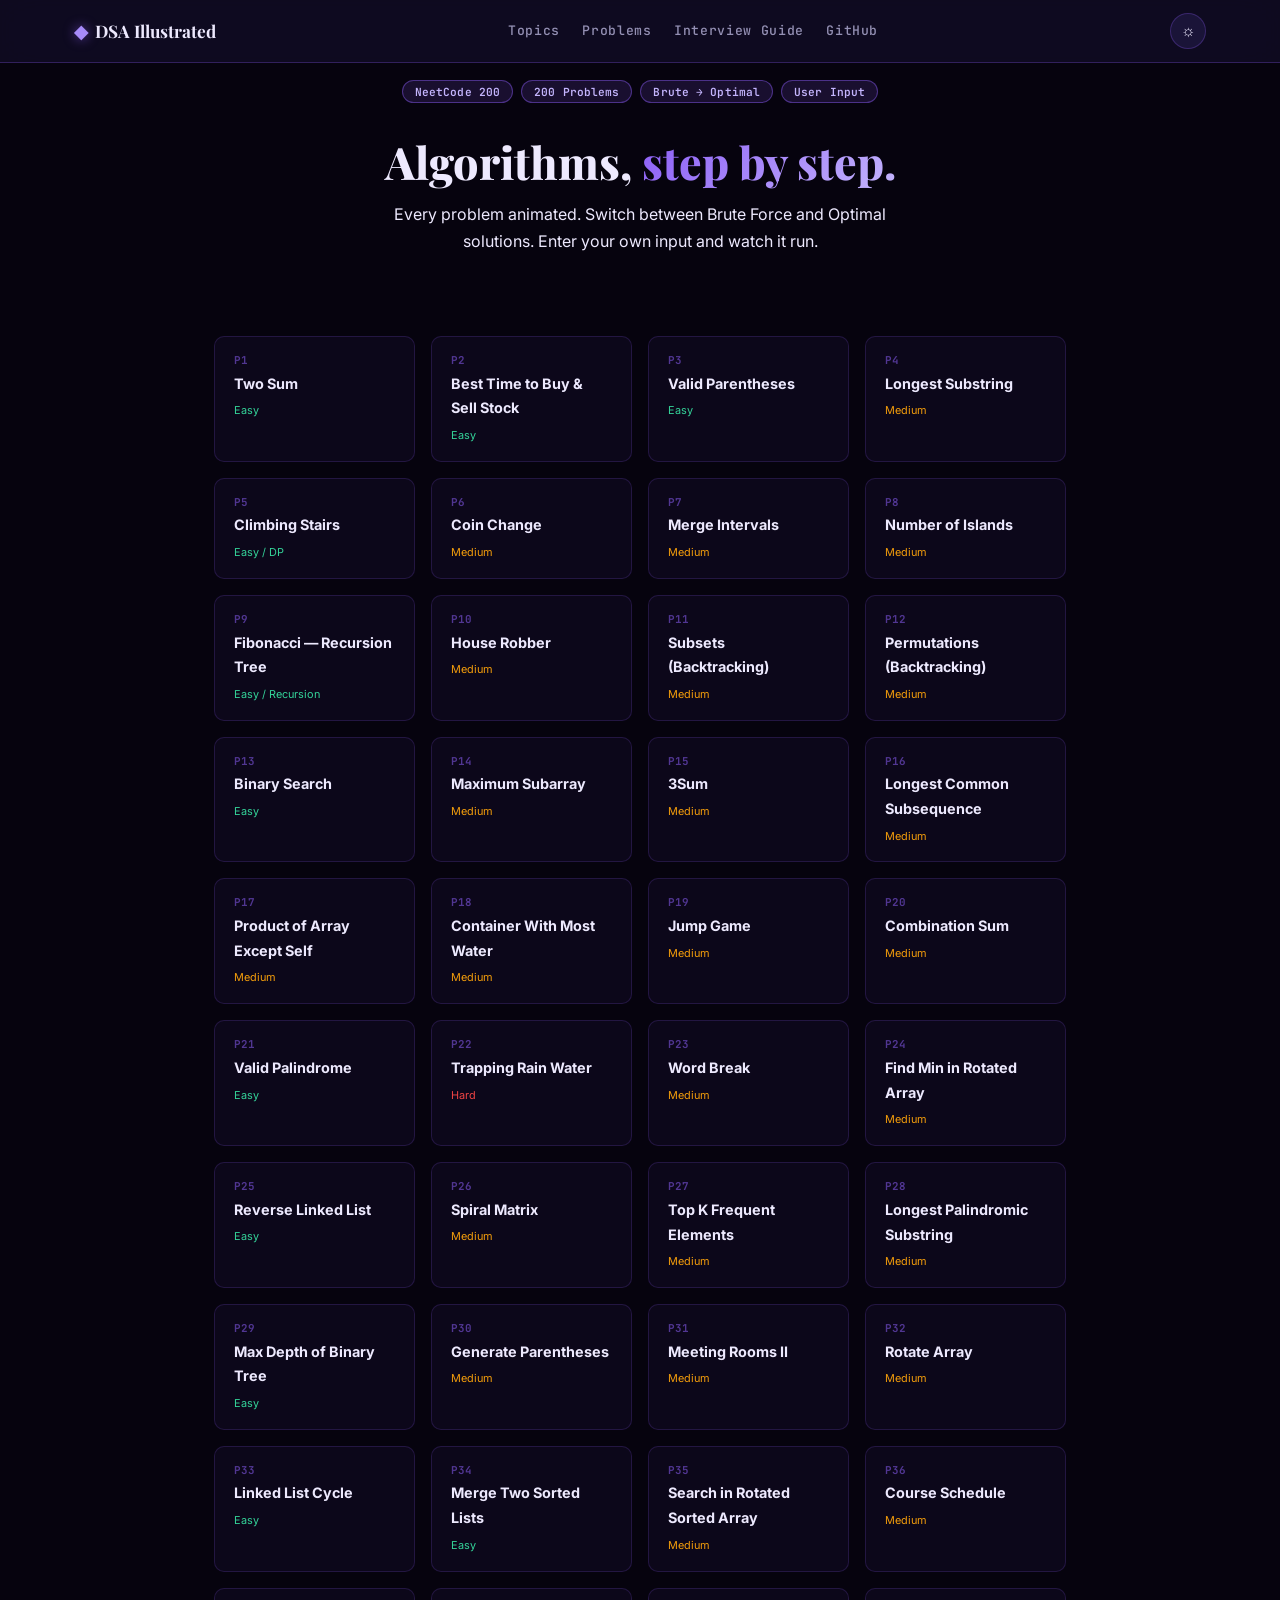
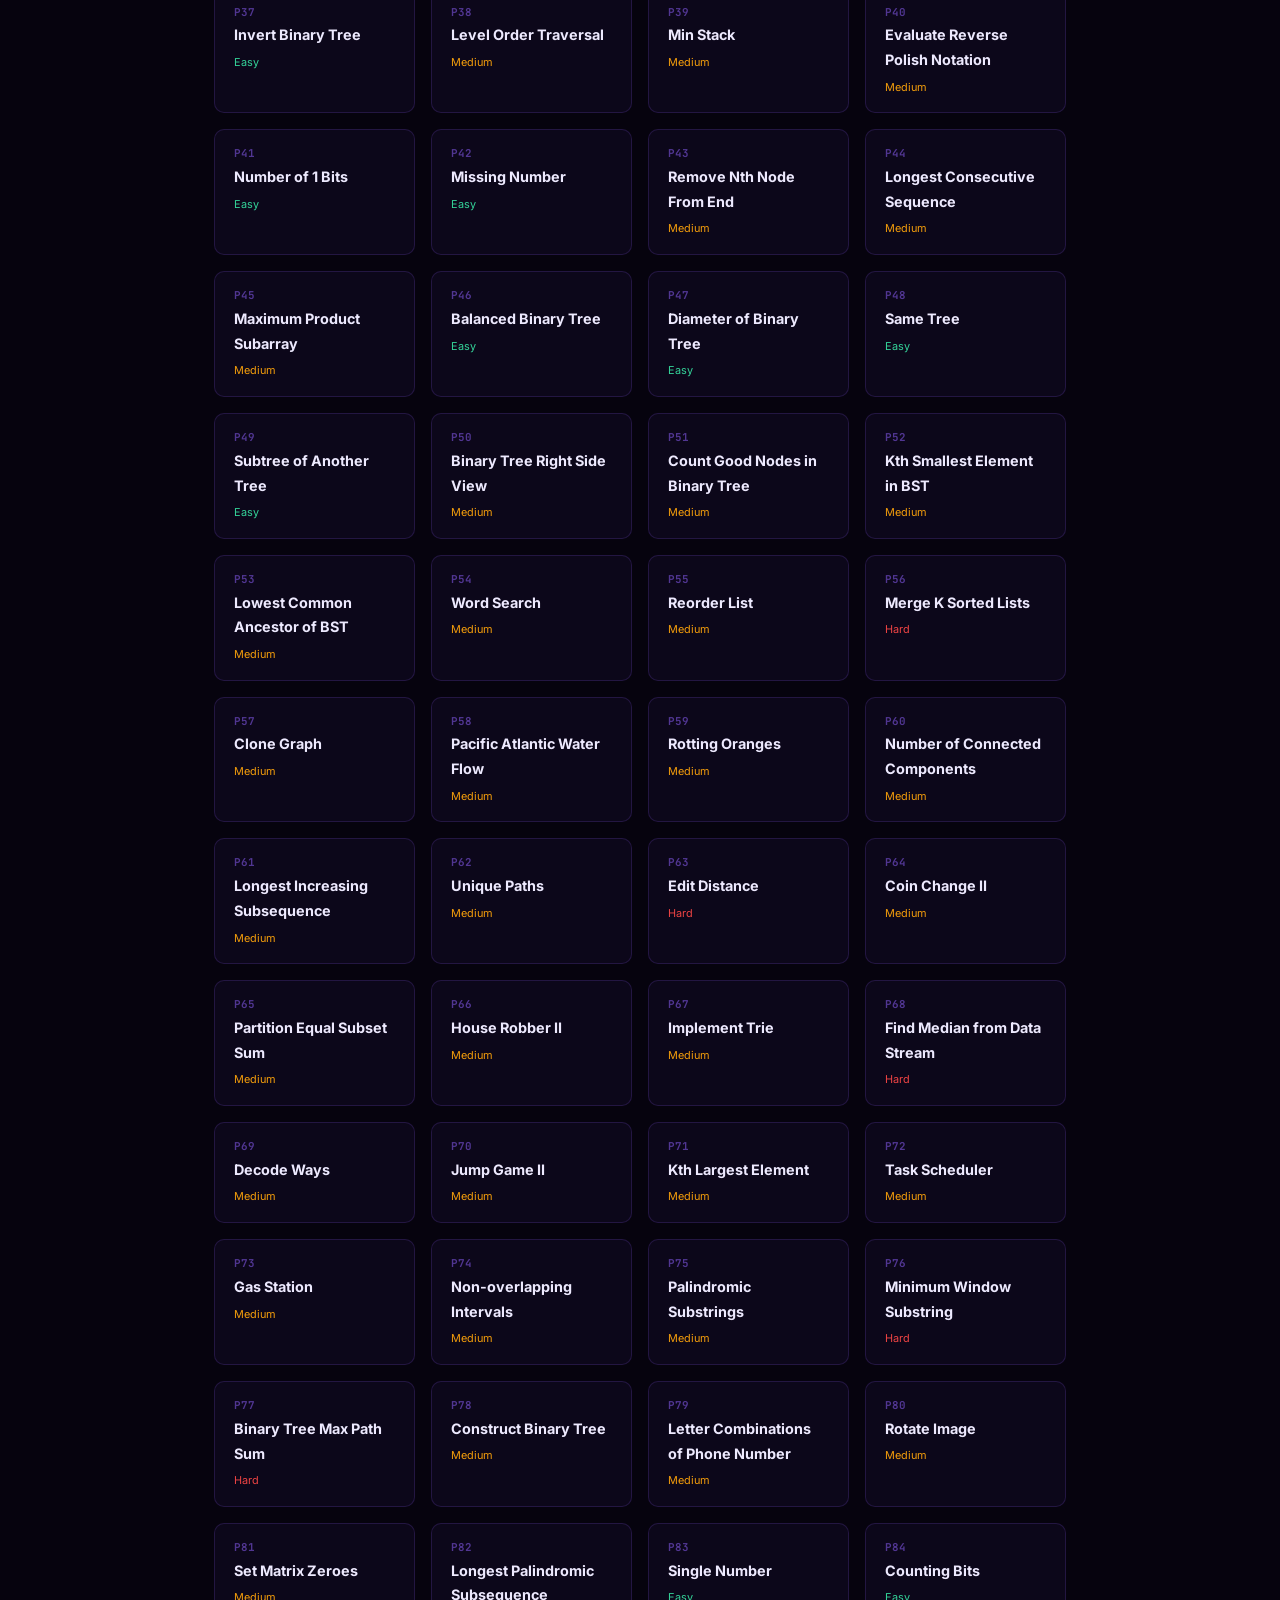
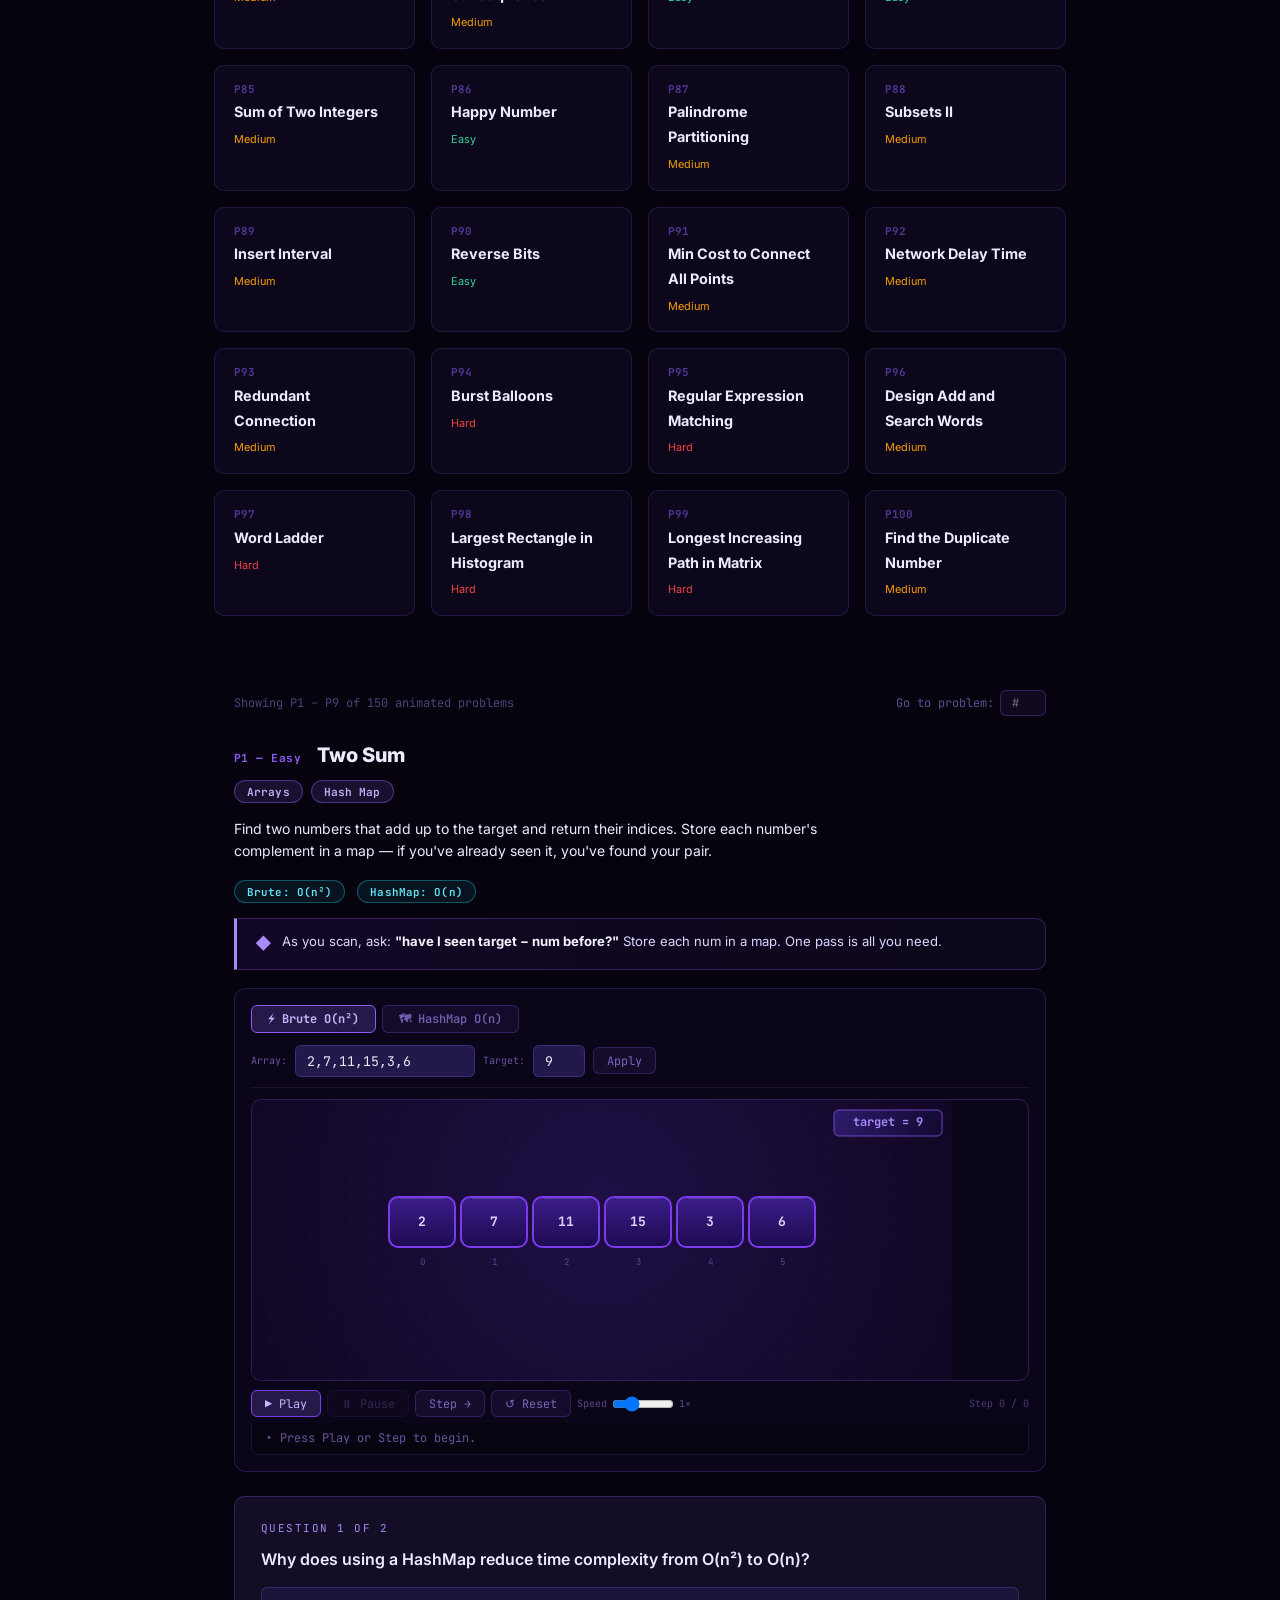
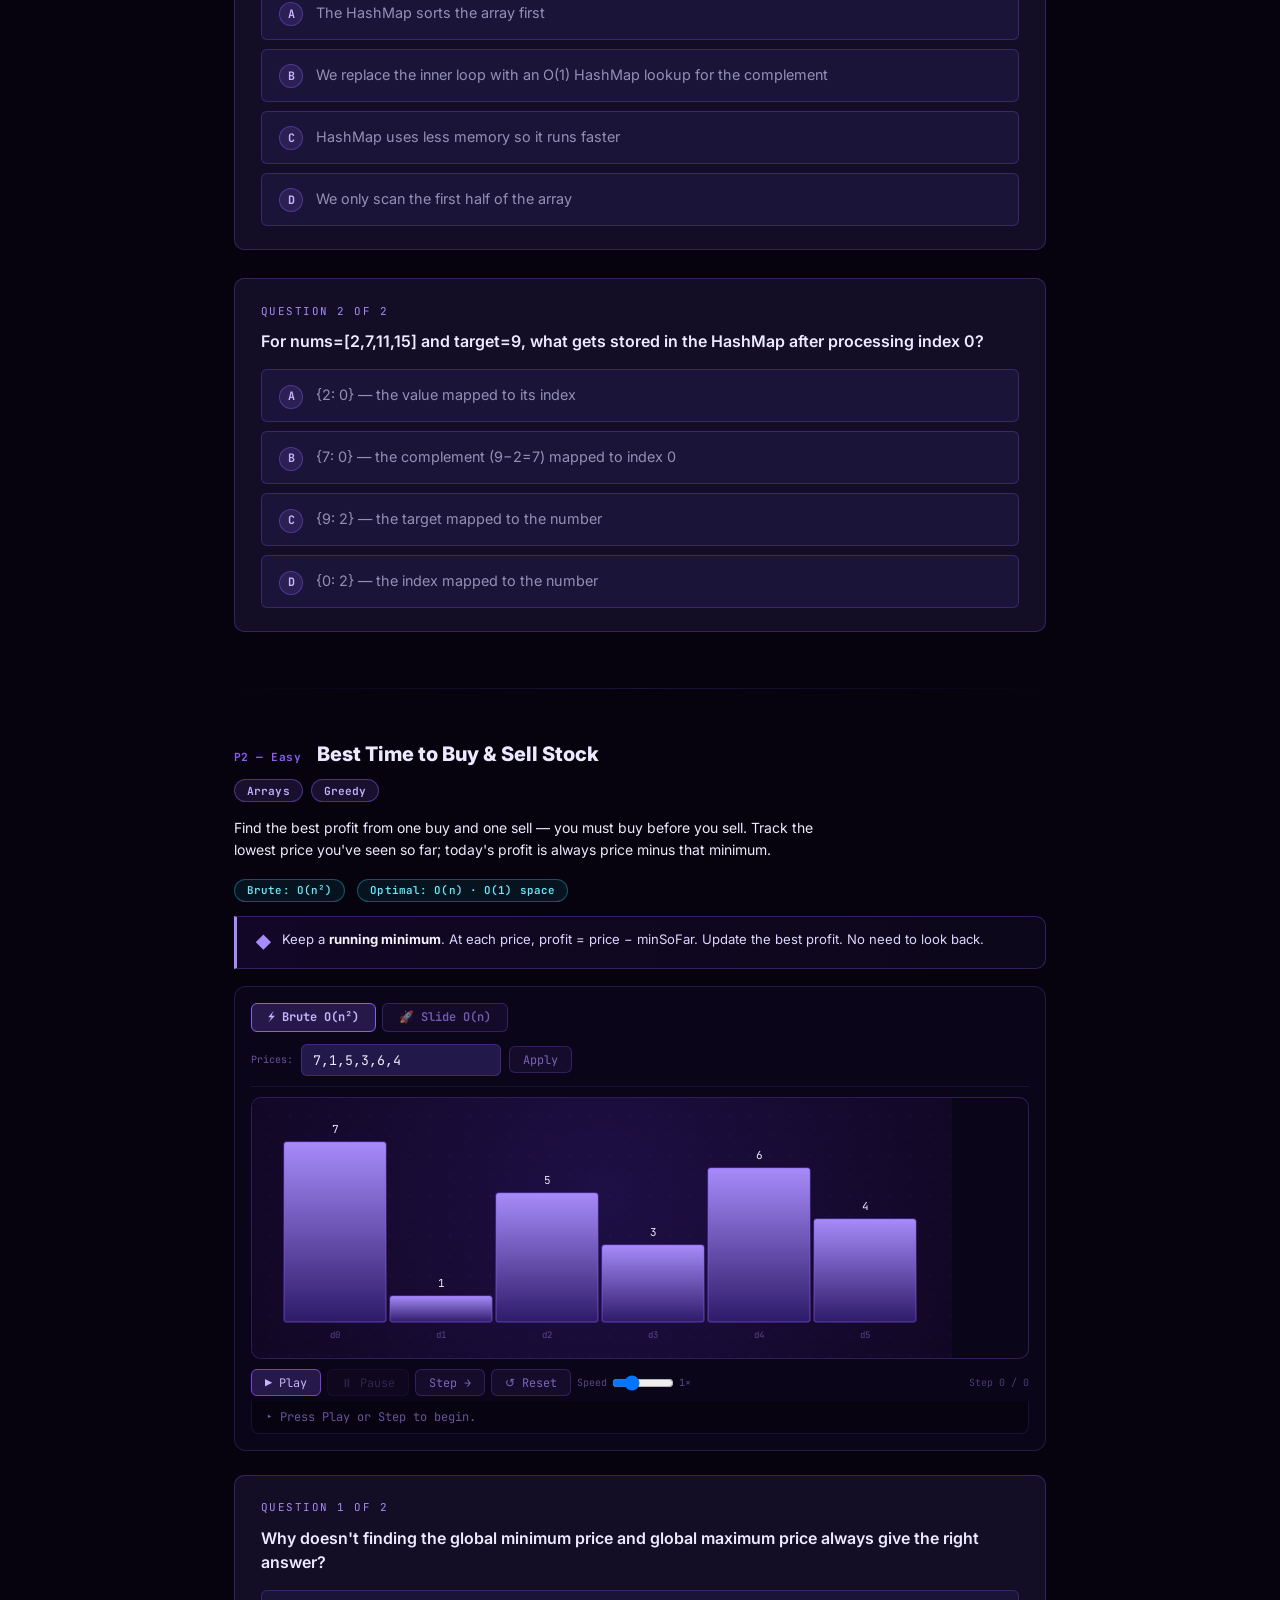
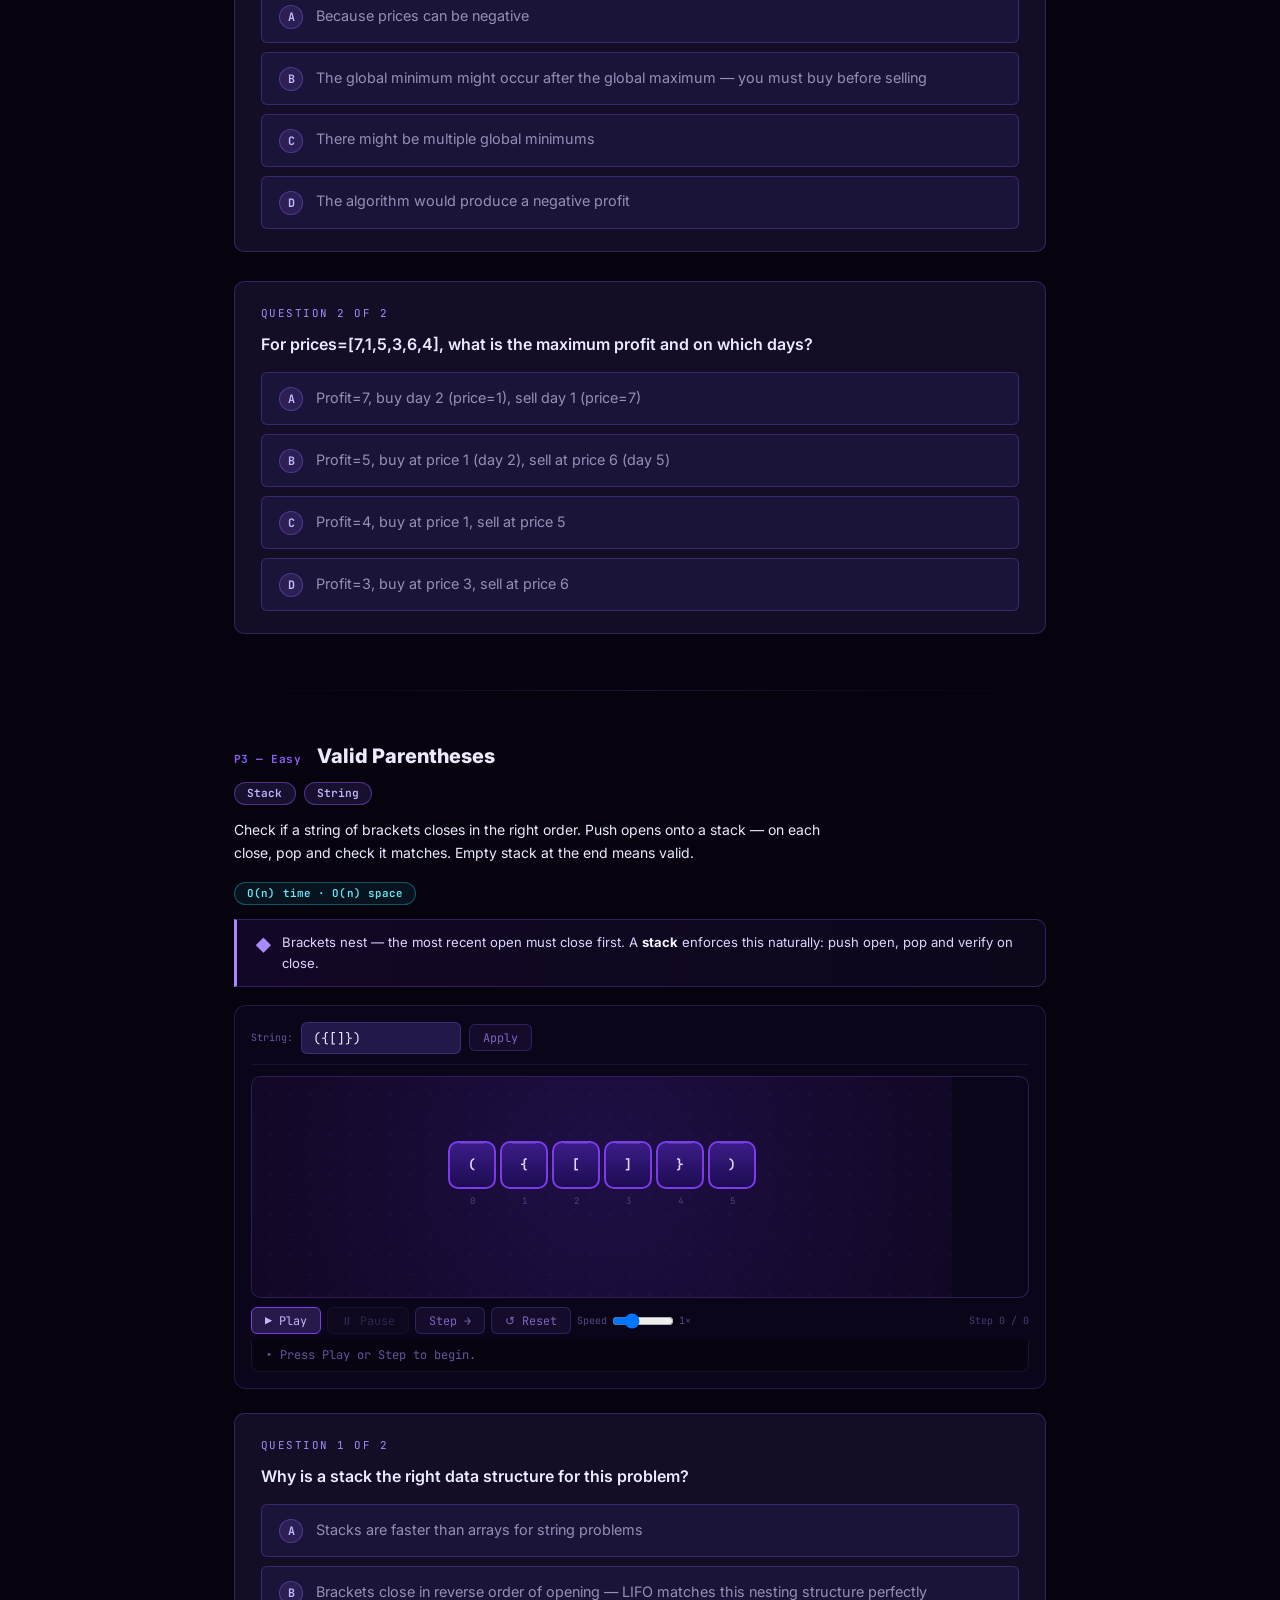
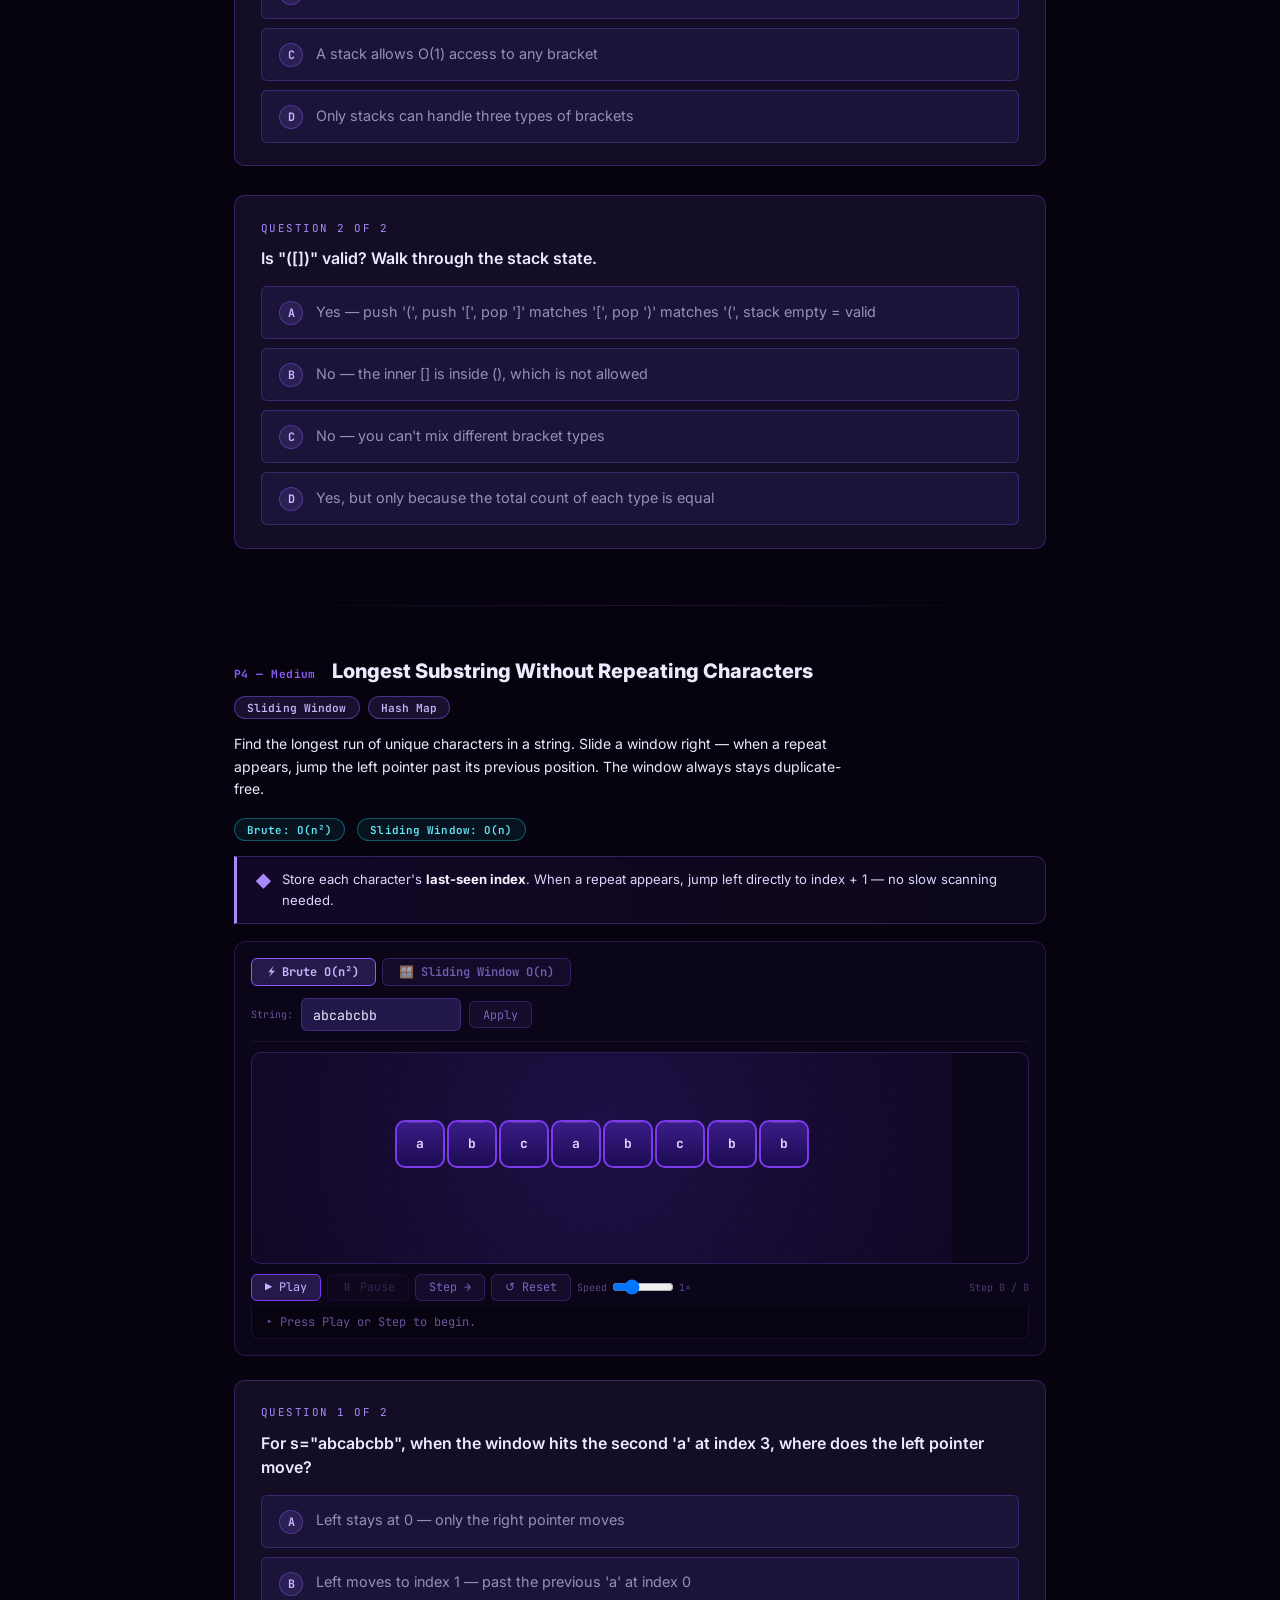
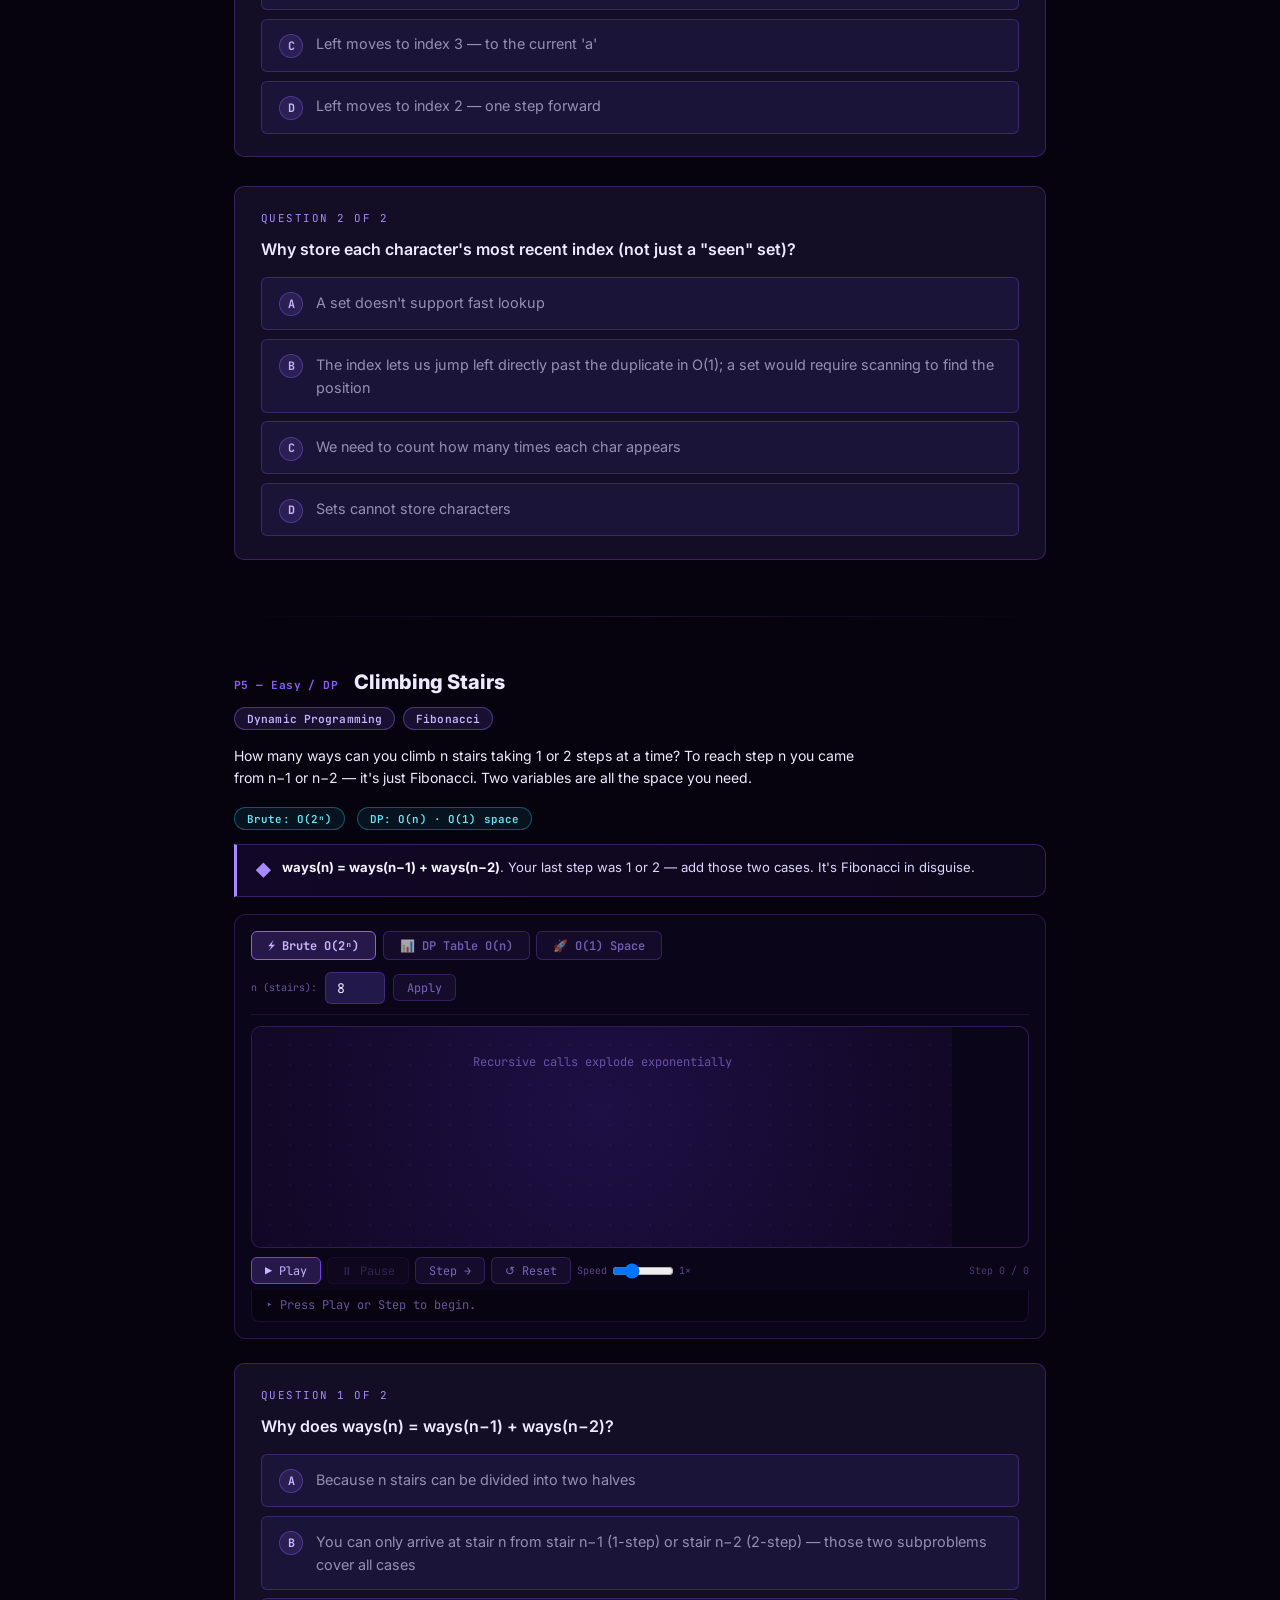
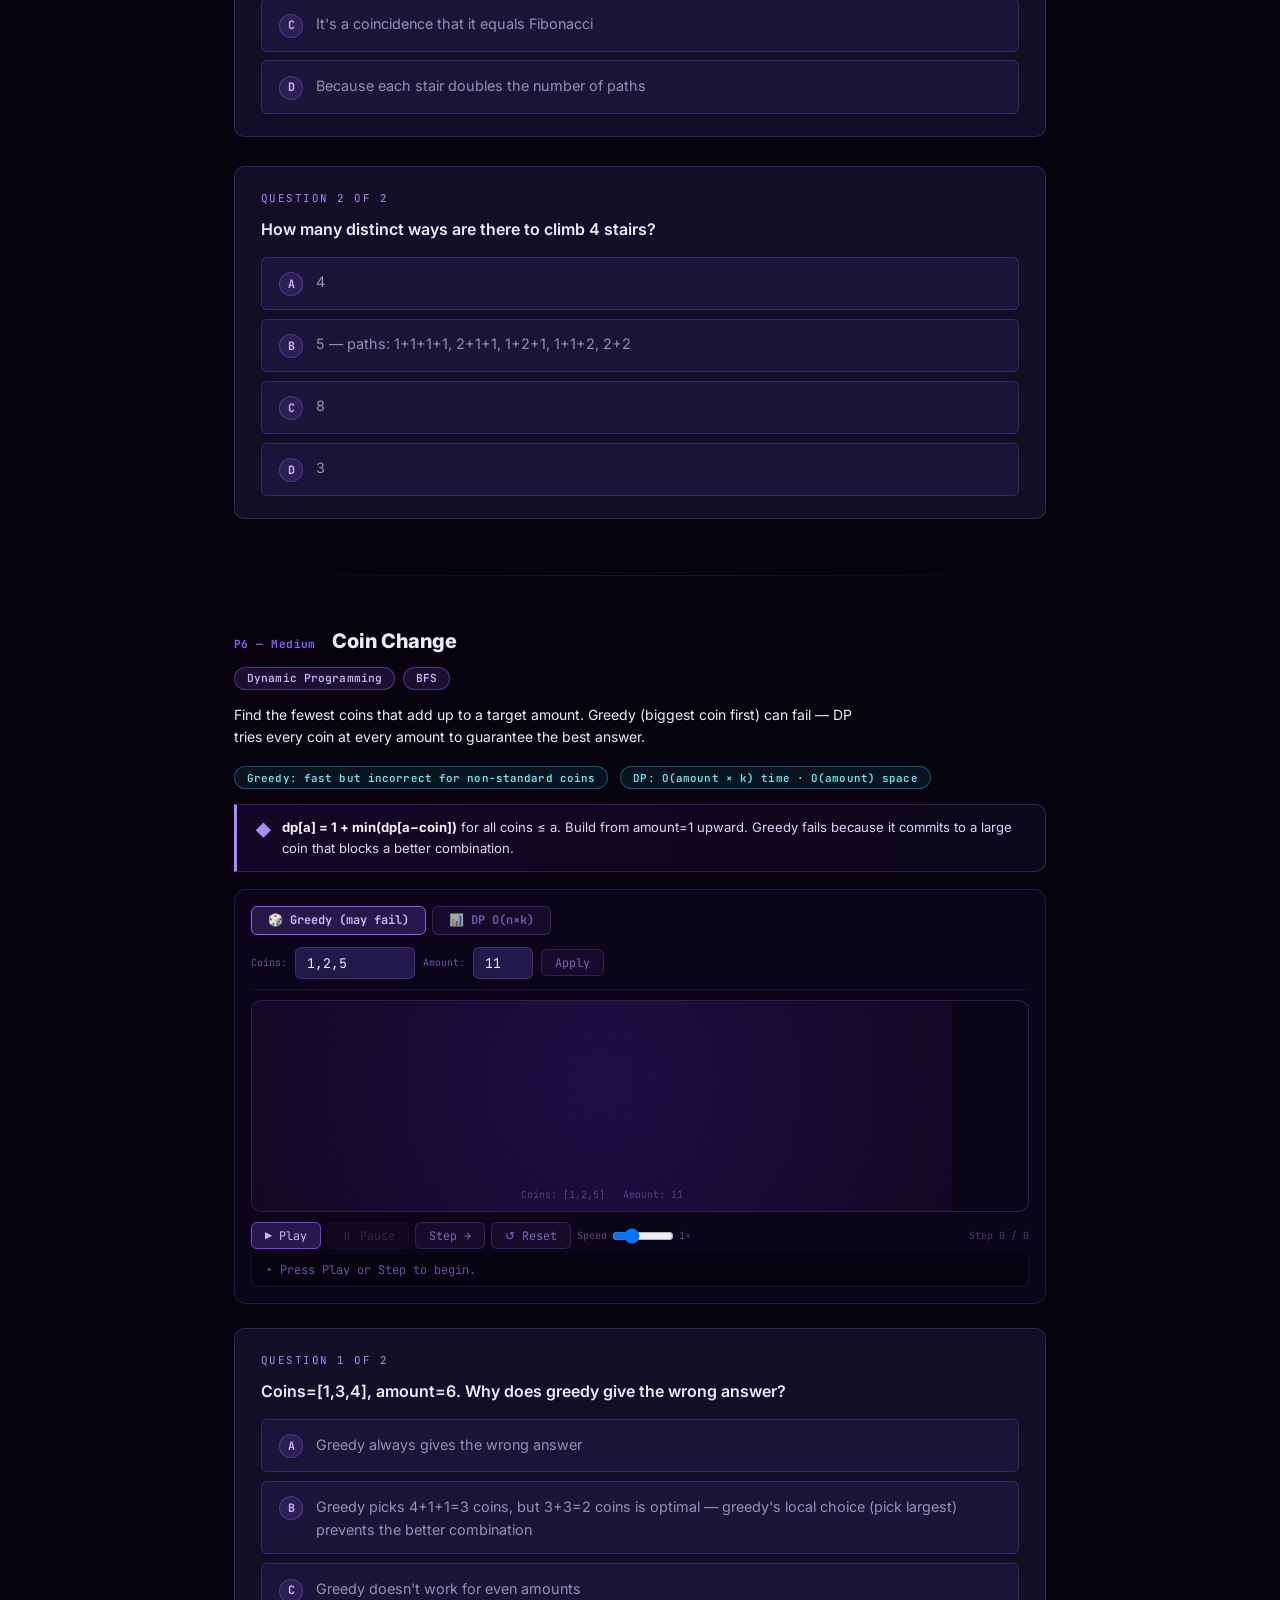
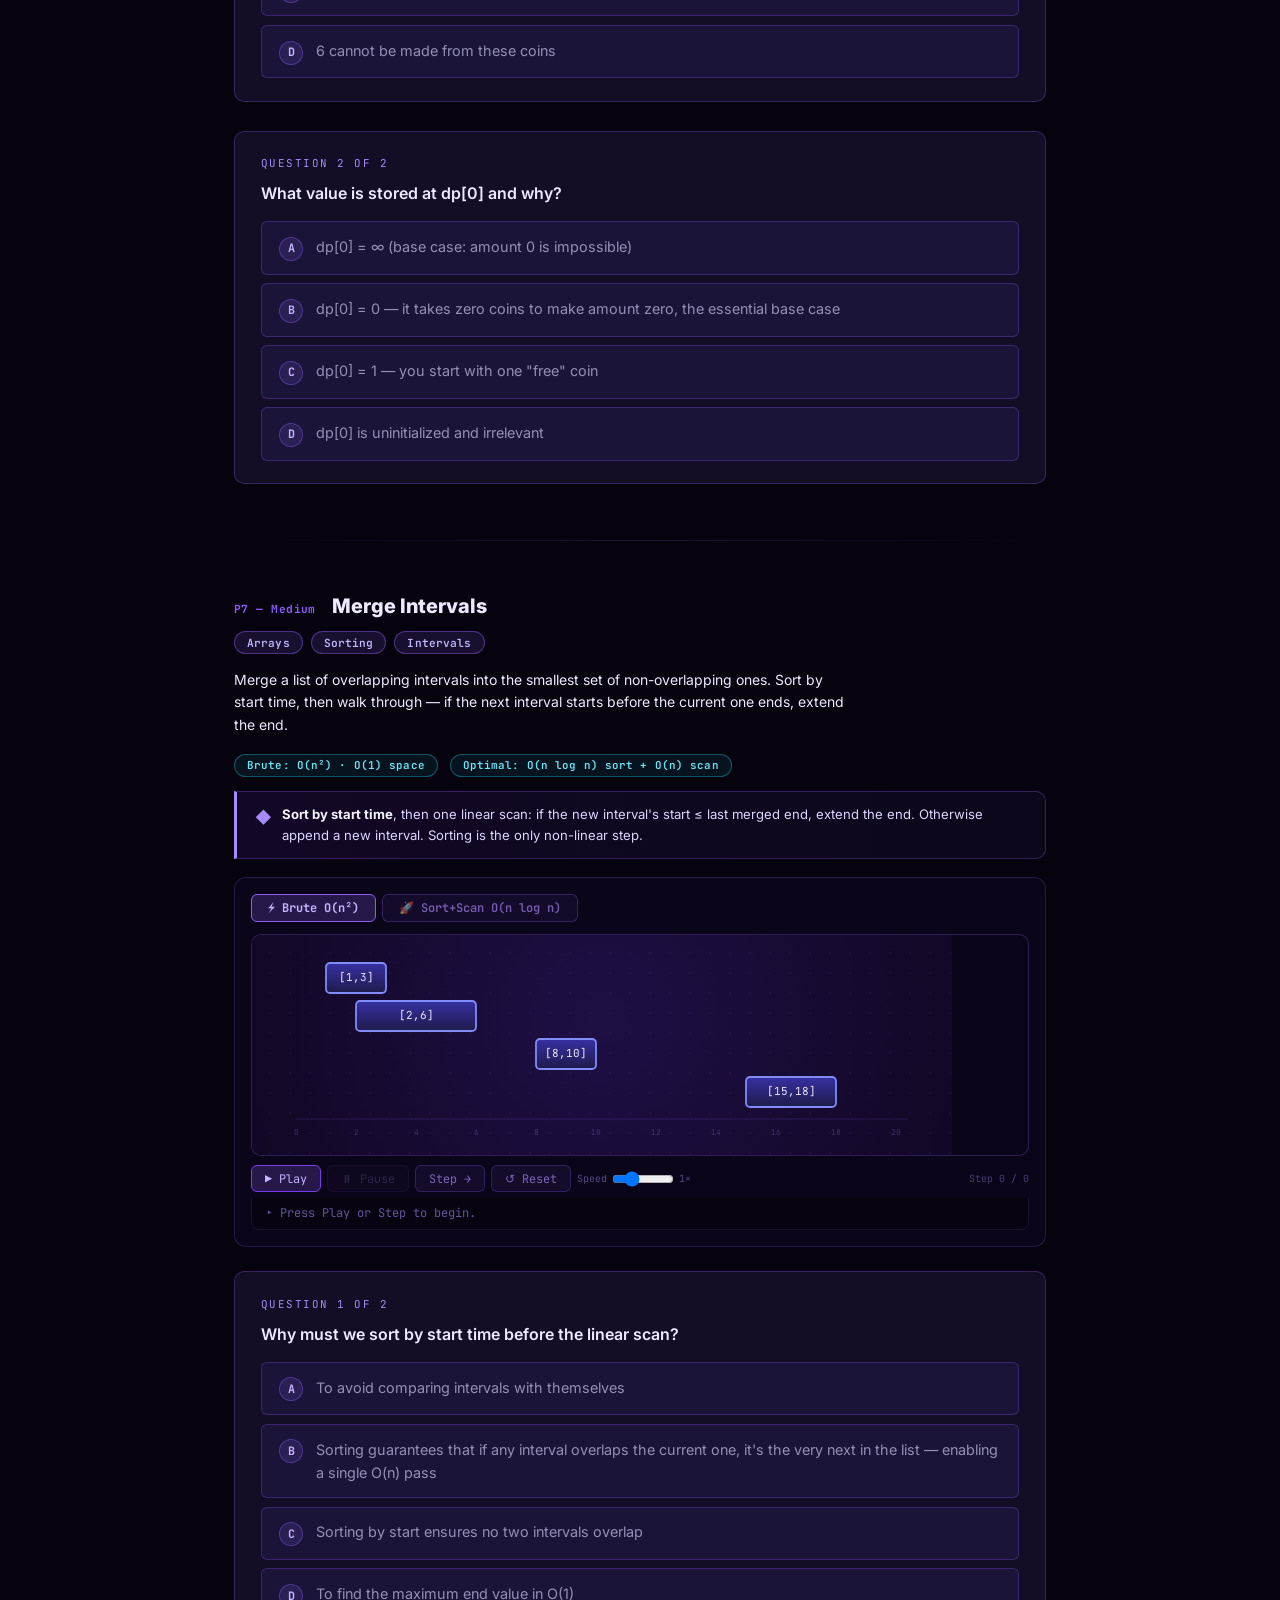
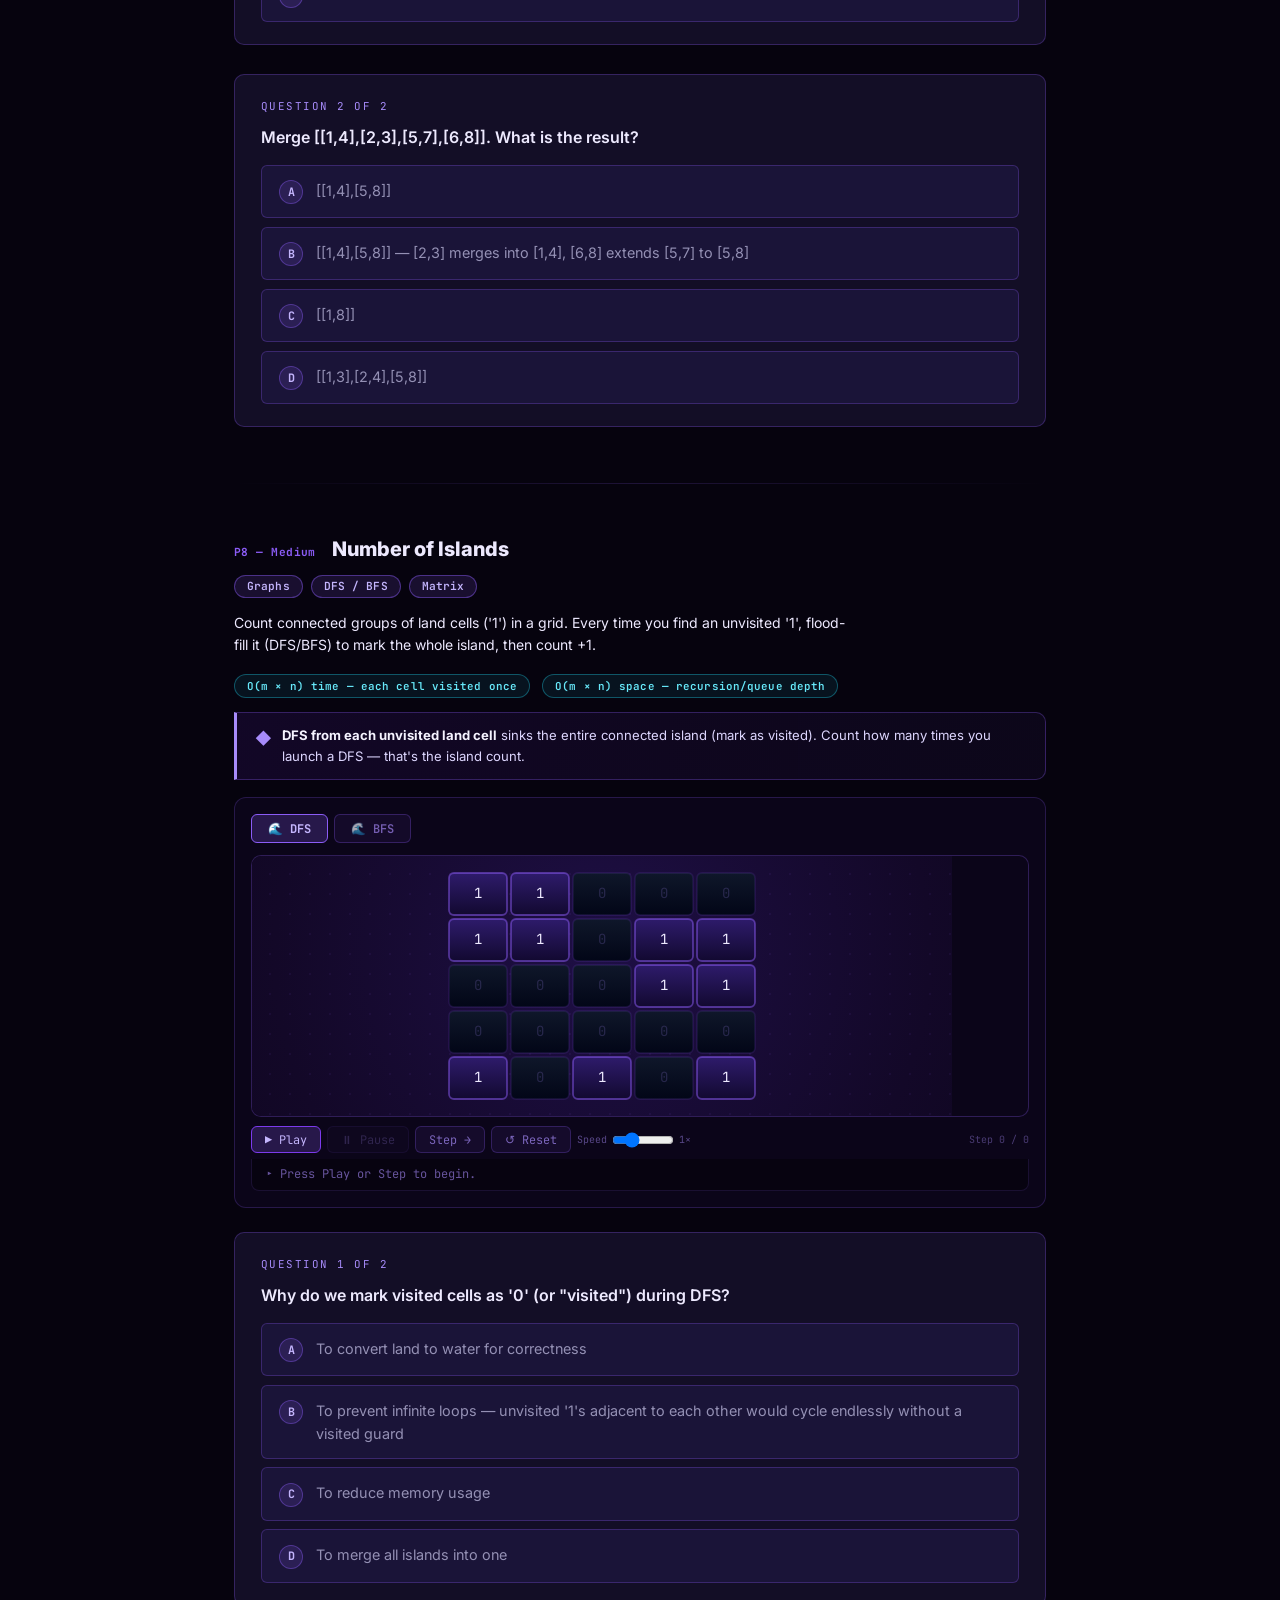
==== commit d2dc8694: "Improve canvas color scheme and UI design - CS color states: more vivid & distinct (sorted → teal, a" ====
--- a/problems.html
+++ b/problems.html
@@ -14,9 +14,9 @@
       -webkit-background-clip:text;-webkit-text-fill-color:transparent;background-clip:text;}
     .prob-hero p{color:var(--text-secondary);max-width:520px;margin:0 auto 2rem;}
     .prob-tag-row{display:flex;gap:.5rem;justify-content:center;flex-wrap:wrap;margin-bottom:2rem;}
-    .prob-tag{font:600 .7rem "JetBrains Mono",monospace;padding:.22rem .7rem;
-      border-radius:20px;border:1px solid rgba(139,92,246,.3);
-      background:rgba(139,92,246,.08);color:rgba(167,139,250,.8);}
+    .prob-tag{font:600 .7rem "JetBrains Mono",monospace;padding:.22rem .75rem;
+      border-radius:20px;border:1px solid rgba(139,92,246,.45);
+      background:rgba(139,92,246,.14);color:#c4b5fd;letter-spacing:.01em;}
 
     .prob-toc{display:grid;grid-template-columns:repeat(auto-fill,minmax(200px,1fr));
       gap:1rem;max-width:900px;margin:0 auto 4rem;padding:0 1.5rem;}
@@ -32,17 +32,17 @@
     .prob-sections{max-width:860px;margin:0 auto;padding:0 1.5rem 6rem;}
     .prob-section{margin-bottom:3.5rem;scroll-margin-top:80px;}
     .prob-section-header{display:flex;align-items:baseline;gap:1rem;margin-bottom:.5rem;}
-    .prob-section-num{font:700 .7rem "JetBrains Mono",monospace;color:rgba(139,92,246,.5);white-space:nowrap;}
+    .prob-section-num{font:700 .7rem "JetBrains Mono",monospace;color:#8b5cf6;white-space:nowrap;letter-spacing:.04em;}
     .prob-section-title{font-size:1.25rem;font-weight:800;color:#EDE9FE;}
     .prob-section-meta{display:flex;gap:.5rem;margin-bottom:.9rem;flex-wrap:wrap;}
     .prob-section-desc{color:var(--text-secondary);font-size:.875rem;line-height:1.6;
       margin-bottom:1.1rem;max-width:620px;}
     .prob-complexity{display:flex;gap:.75rem;margin-bottom:.9rem;flex-wrap:wrap;}
-    .prob-compl-chip{font:600 .68rem "JetBrains Mono",monospace;padding:.22rem .7rem;
-      border-radius:20px;border:1px solid rgba(52,211,153,.25);
-      background:rgba(52,211,153,.07);color:rgba(52,211,153,.8);}
-    .prob-demo{border:1px solid rgba(139,92,246,.15);border-radius:12px;
-      background:#06030e;overflow:hidden;}
+    .prob-compl-chip{font:600 .68rem "JetBrains Mono",monospace;padding:.22rem .75rem;
+      border-radius:20px;border:1px solid rgba(34,211,238,.35);
+      background:rgba(34,211,238,.08);color:#67e8f9;letter-spacing:.01em;}
+    .prob-demo{border:1px solid rgba(139,92,246,.22);border-radius:12px;
+      background:#0b0519;overflow:hidden;}
     .prob-demo-inner{padding:1rem;}
     .prob-divider{height:1px;background:linear-gradient(to right,transparent,rgba(139,92,246,.18),transparent);
       margin:3rem 0;}
@@ -69,15 +69,15 @@
     .pag-jump-input:focus{border-color:#8B5CF6;}
 
     /* ── Key Insight callout ── */
-    .prob-insight{display:flex;gap:.6rem;align-items:flex-start;
-      background:rgba(139,92,246,.07);
-      border:1px solid rgba(139,92,246,.22);
-      border-left:3px solid #8B5CF6;
-      border-radius:0 8px 8px 0;
-      padding:.65rem 1rem;margin-bottom:1rem;
-      font-size:.82rem;line-height:1.55;color:#C4B5FD;}
-    .prob-insight .pi-icon{font-size:.95rem;flex-shrink:0;margin-top:.05rem;}
-    .prob-insight strong{color:#EDE9FE;font-weight:700;}
+    .prob-insight{display:flex;gap:.65rem;align-items:flex-start;
+      background:linear-gradient(to right,rgba(109,40,217,.12),rgba(139,92,246,.05));
+      border:1px solid rgba(139,92,246,.3);
+      border-left:3px solid #a78bfa;
+      border-radius:0 10px 10px 0;
+      padding:.75rem 1.1rem;margin-bottom:1.1rem;
+      font-size:.82rem;line-height:1.6;color:#ddd6fe;}
+    .prob-insight .pi-icon{font-size:1rem;flex-shrink:0;margin-top:.05rem;color:#a78bfa;}
+    .prob-insight strong{color:#f5f3ff;font-weight:700;}
   </style>
 </head>
 <body>
--- a/css/style.css
+++ b/css/style.css
@@ -427,24 +427,33 @@
 .quiz-q-text { font-size: 1rem; font-weight: 600; margin-bottom: 1rem; color: var(--text); line-height: 1.5; }
 .quiz-options { display: flex; flex-direction: column; gap: 0.55rem; }
 .quiz-option {
-  display: flex; align-items: flex-start; gap: 0.75rem;
-  padding: 0.75rem 1rem;
+  display: flex; align-items: flex-start; gap: 0.8rem;
+  padding: 0.8rem 1.1rem;
   background: var(--surface-2); border: 1px solid var(--border);
   border-radius: var(--radius-sm); cursor: pointer;
-  font-size: 0.92rem; color: var(--text-soft); line-height: 1.55;
-  transition: border-color var(--transition), background var(--transition);
+  font-size: 0.9rem; color: var(--text-soft); line-height: 1.6;
+  transition: border-color 0.15s, background 0.15s, box-shadow 0.15s;
   user-select: none;
 }
-.quiz-option:hover { border-color: var(--primary-soft); background: var(--primary-faint); }
-.quiz-option.correct { border-color: #10B981; background: rgba(16,185,129,0.1); color: var(--text); }
+.quiz-option:hover {
+  border-color: #8B5CF6;
+  background: rgba(139,92,246,0.1);
+  box-shadow: 0 0 0 1px rgba(139,92,246,0.15);
+}
+.quiz-option.correct {
+  border-color: #10B981;
+  background: rgba(16,185,129,0.12);
+  color: var(--text);
+  box-shadow: 0 0 0 1px rgba(16,185,129,0.2);
+}
 .quiz-option.wrong   { border-color: #EF4444; background: rgba(239,68,68,0.1);  color: var(--text-muted); }
 .quiz-option.disabled { pointer-events: none; }
 .opt-letter {
   flex: none; width: 24px; height: 24px; border-radius: 50%;
-  background: var(--surface-3); border: 1px solid var(--border);
-  font-family: var(--font-mono); font-size: 0.75rem; font-weight: 700;
+  background: rgba(139,92,246,0.15); border: 1px solid rgba(139,92,246,0.4);
+  font-family: var(--font-mono); font-size: 0.73rem; font-weight: 700;
   display: flex; align-items: center; justify-content: center;
-  color: var(--text-muted); margin-top: 0.05rem;
+  color: #c4b5fd; margin-top: 0.1rem;
 }
 .quiz-feedback {
   display: none; margin-top: 1rem; padding: 0.9rem 1.1rem;
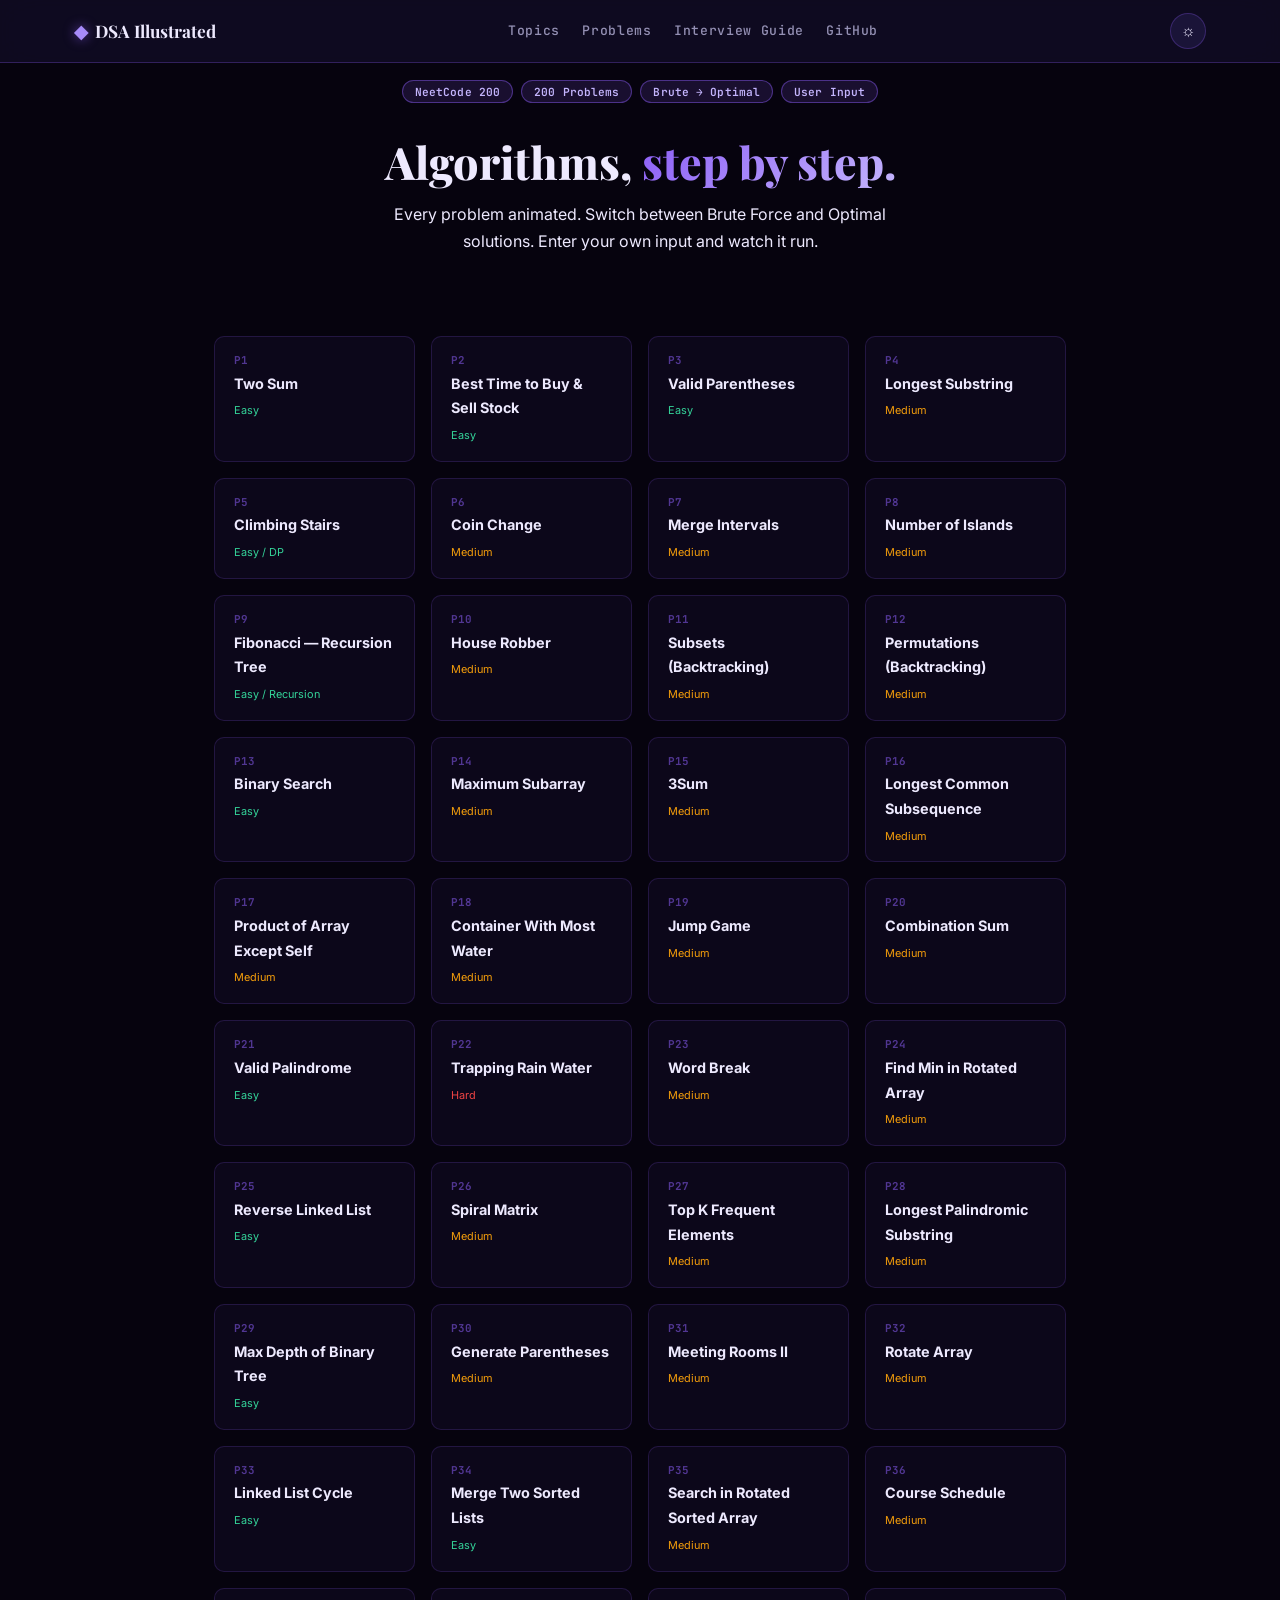
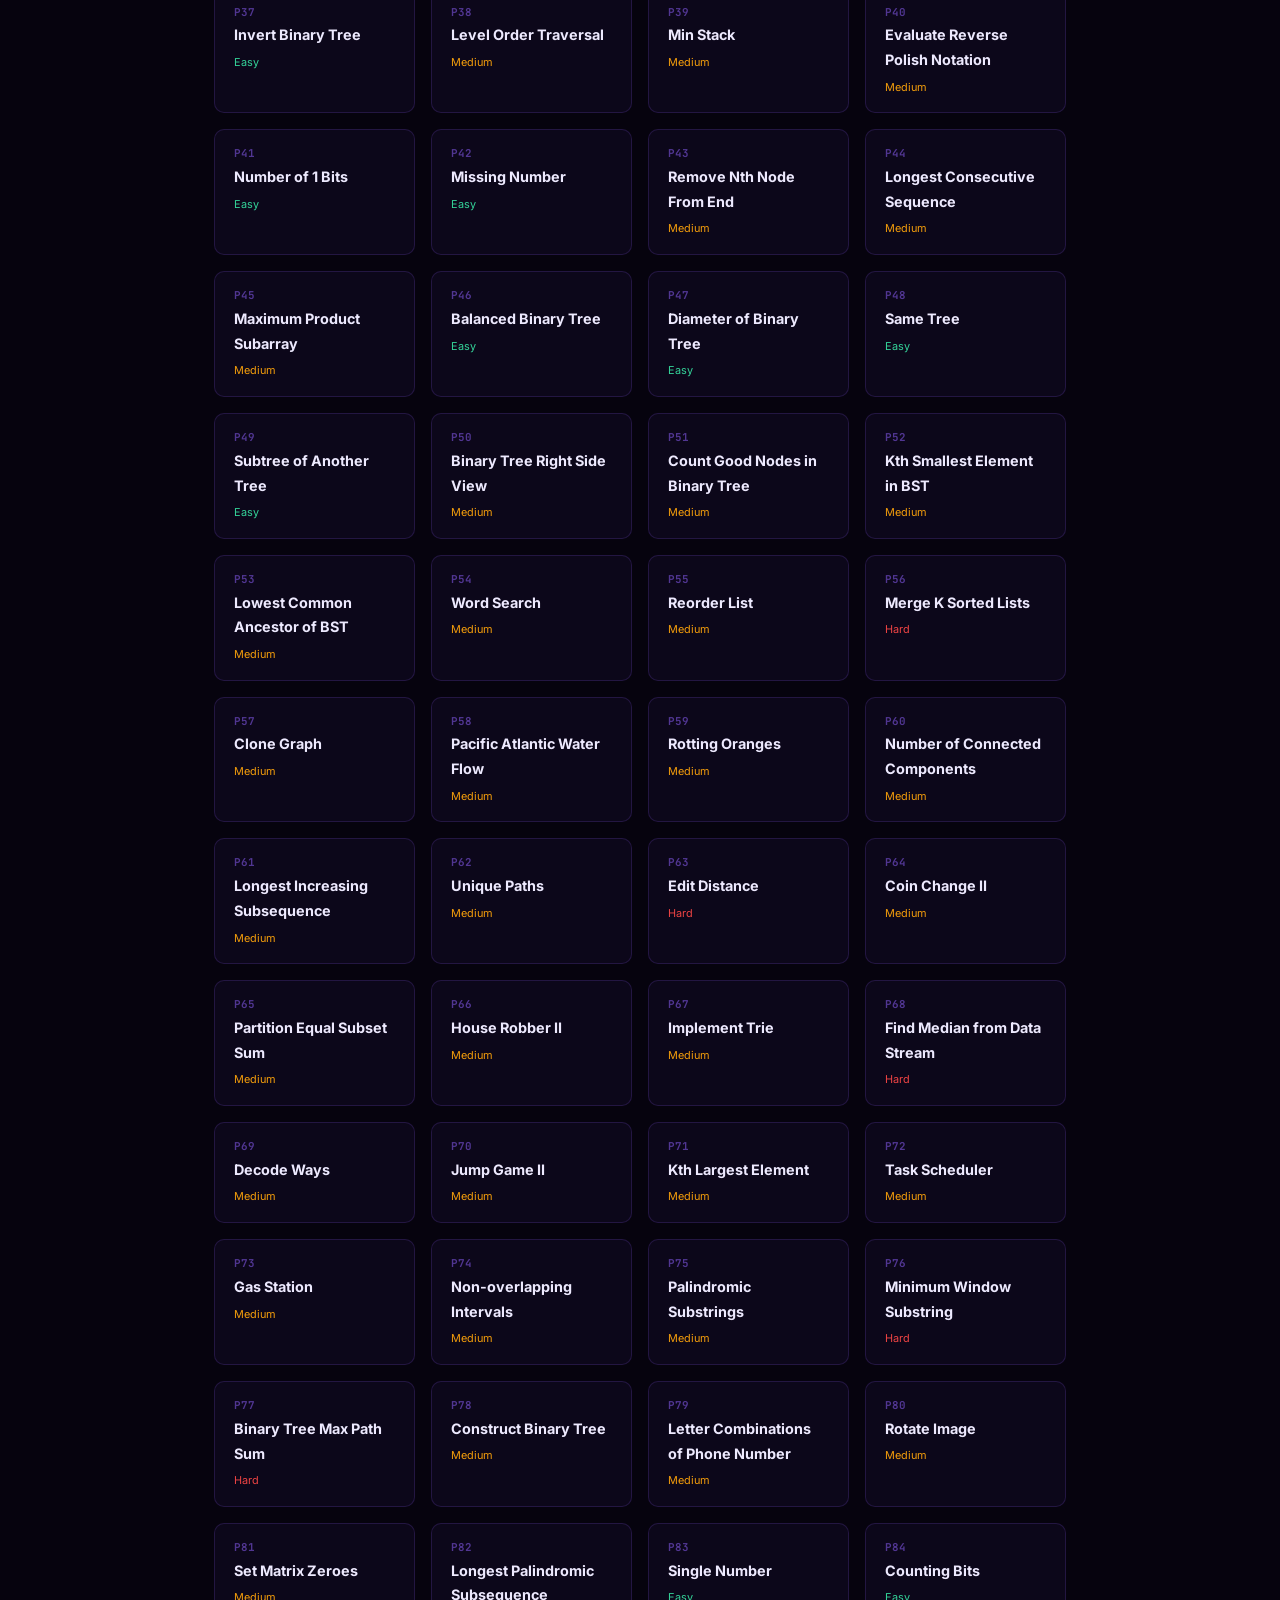
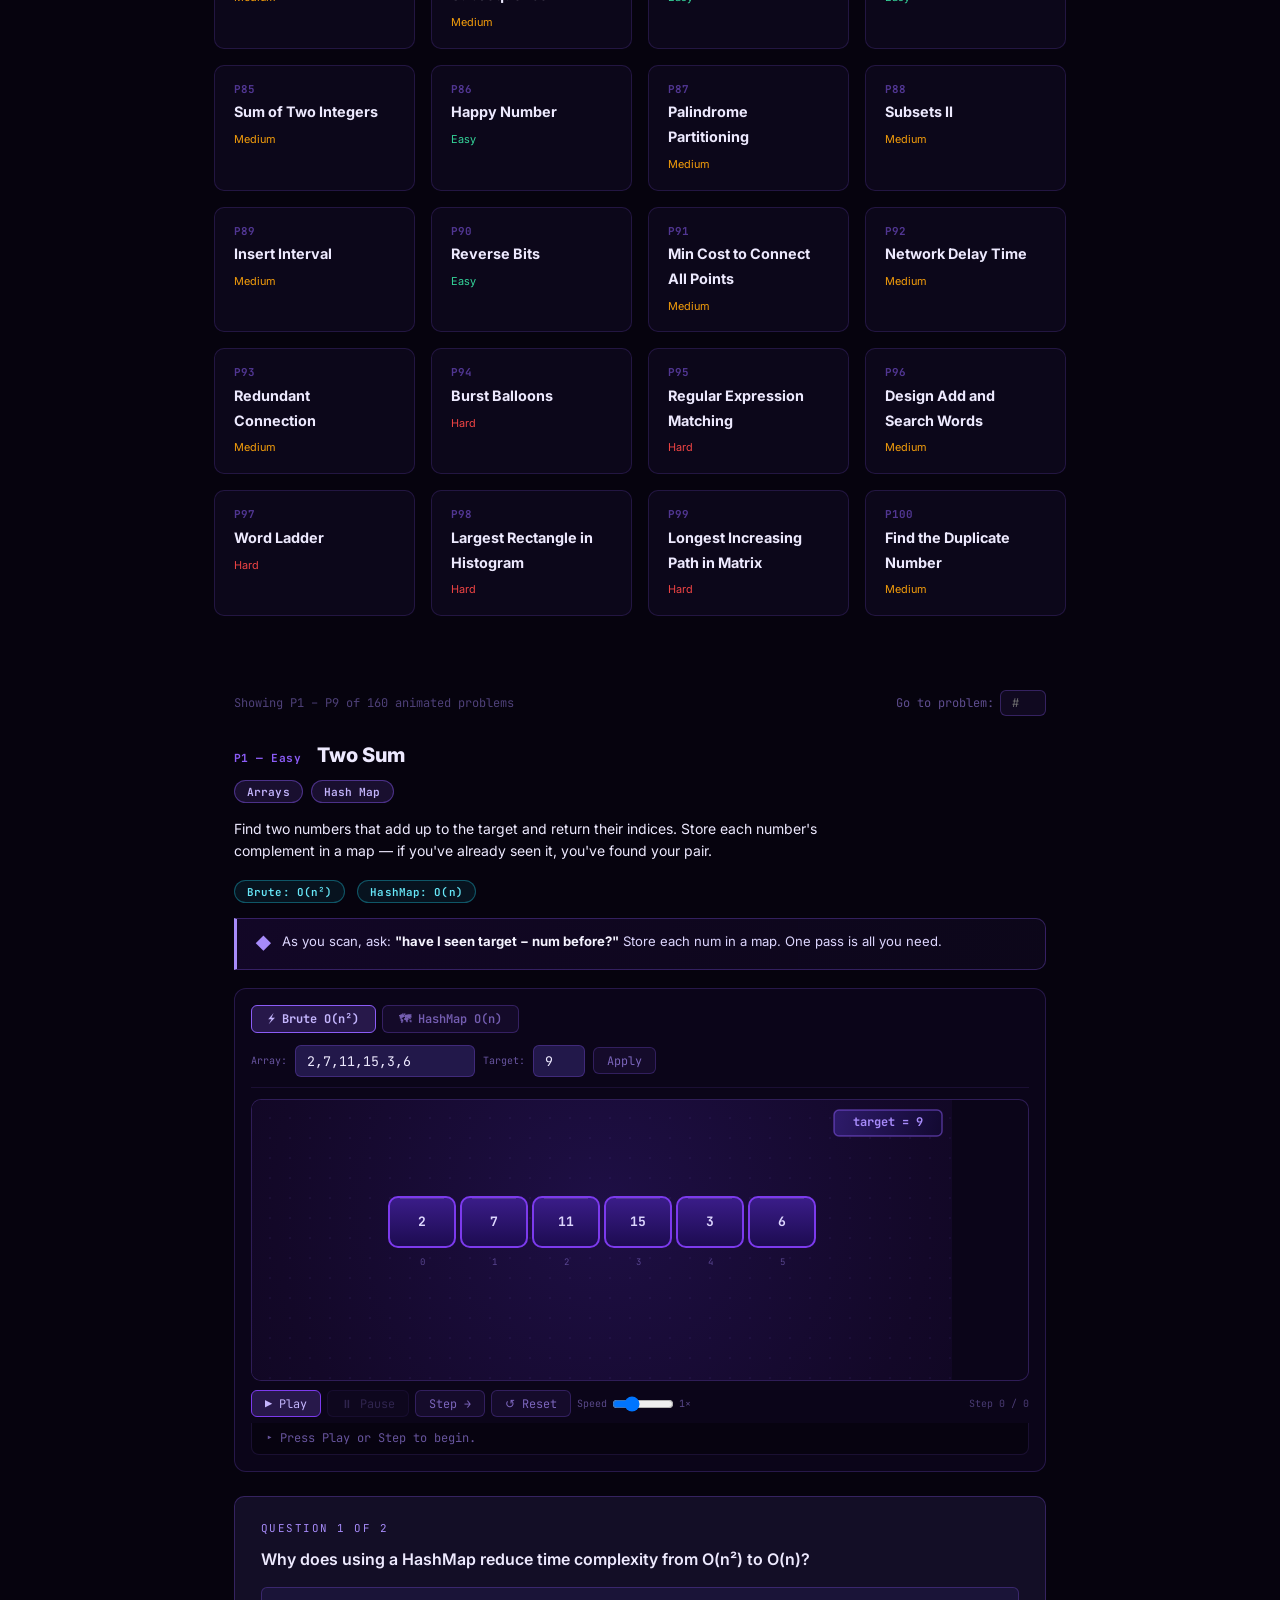
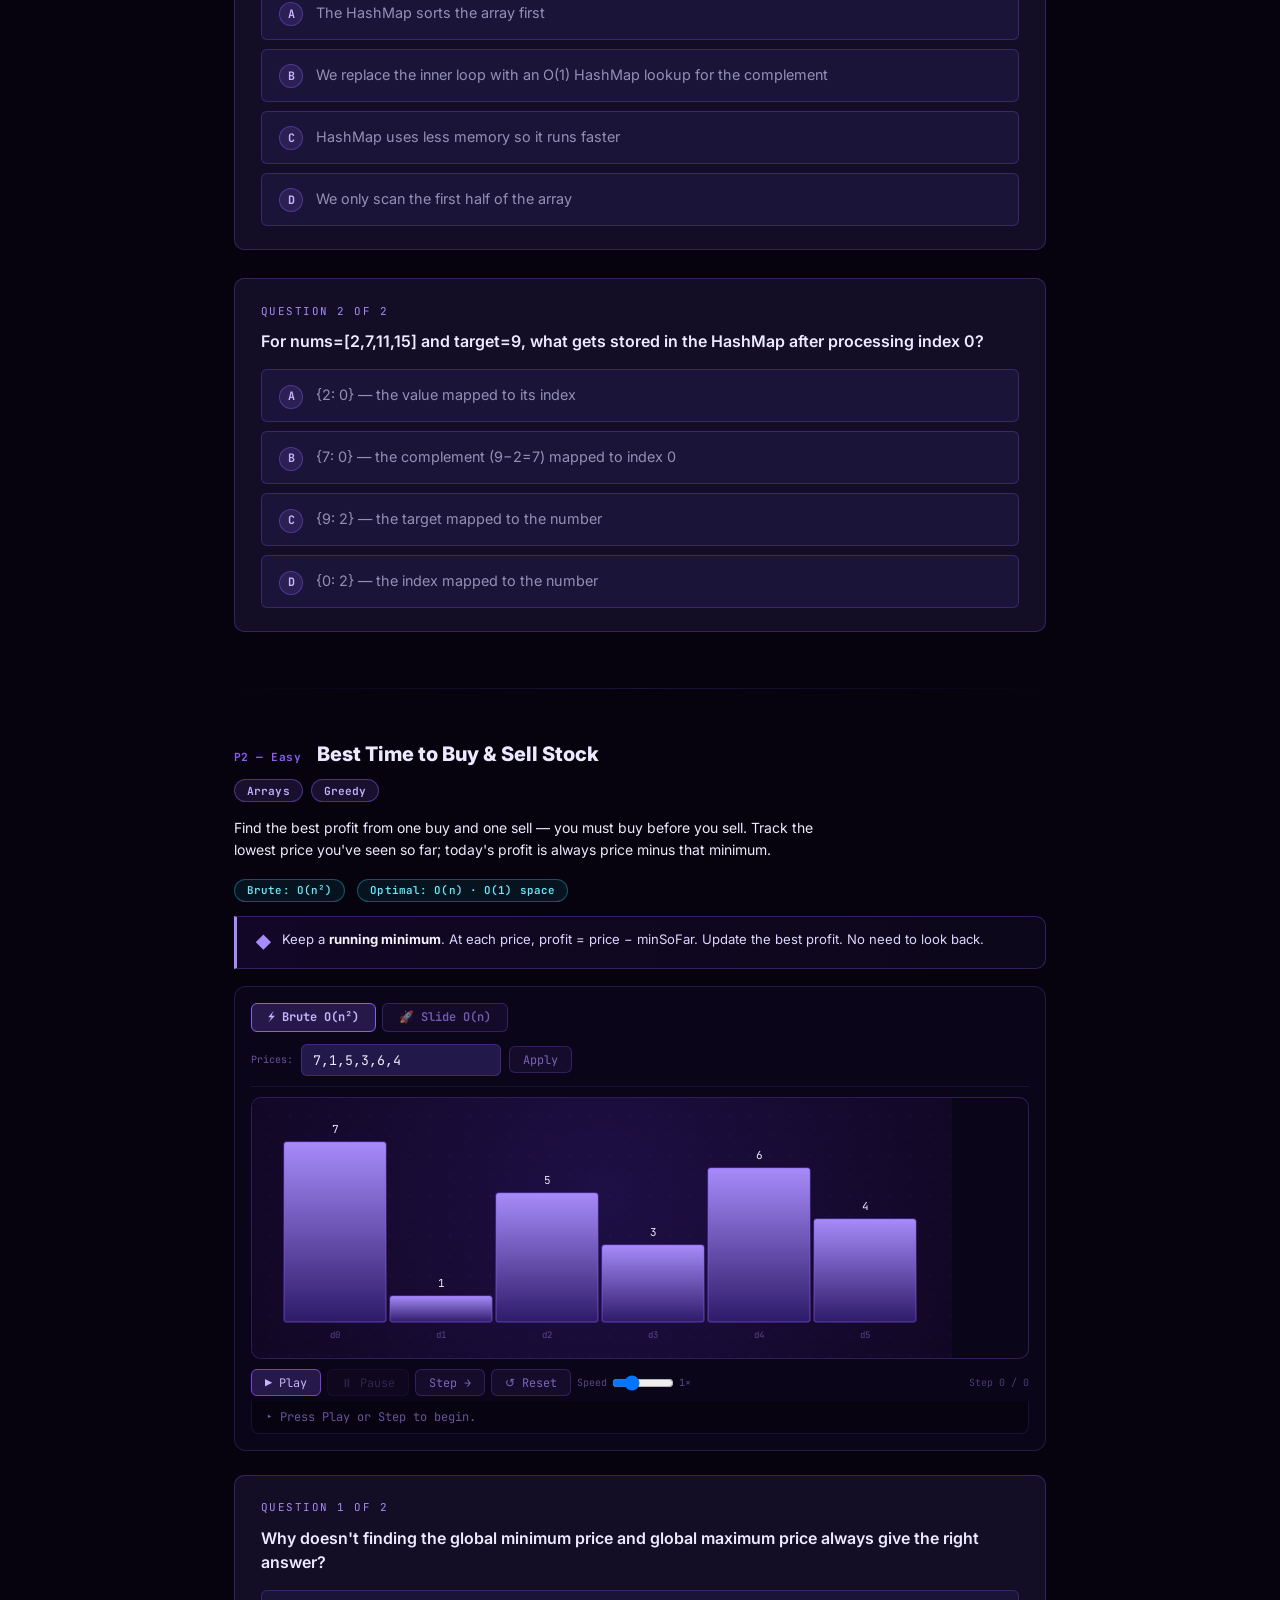
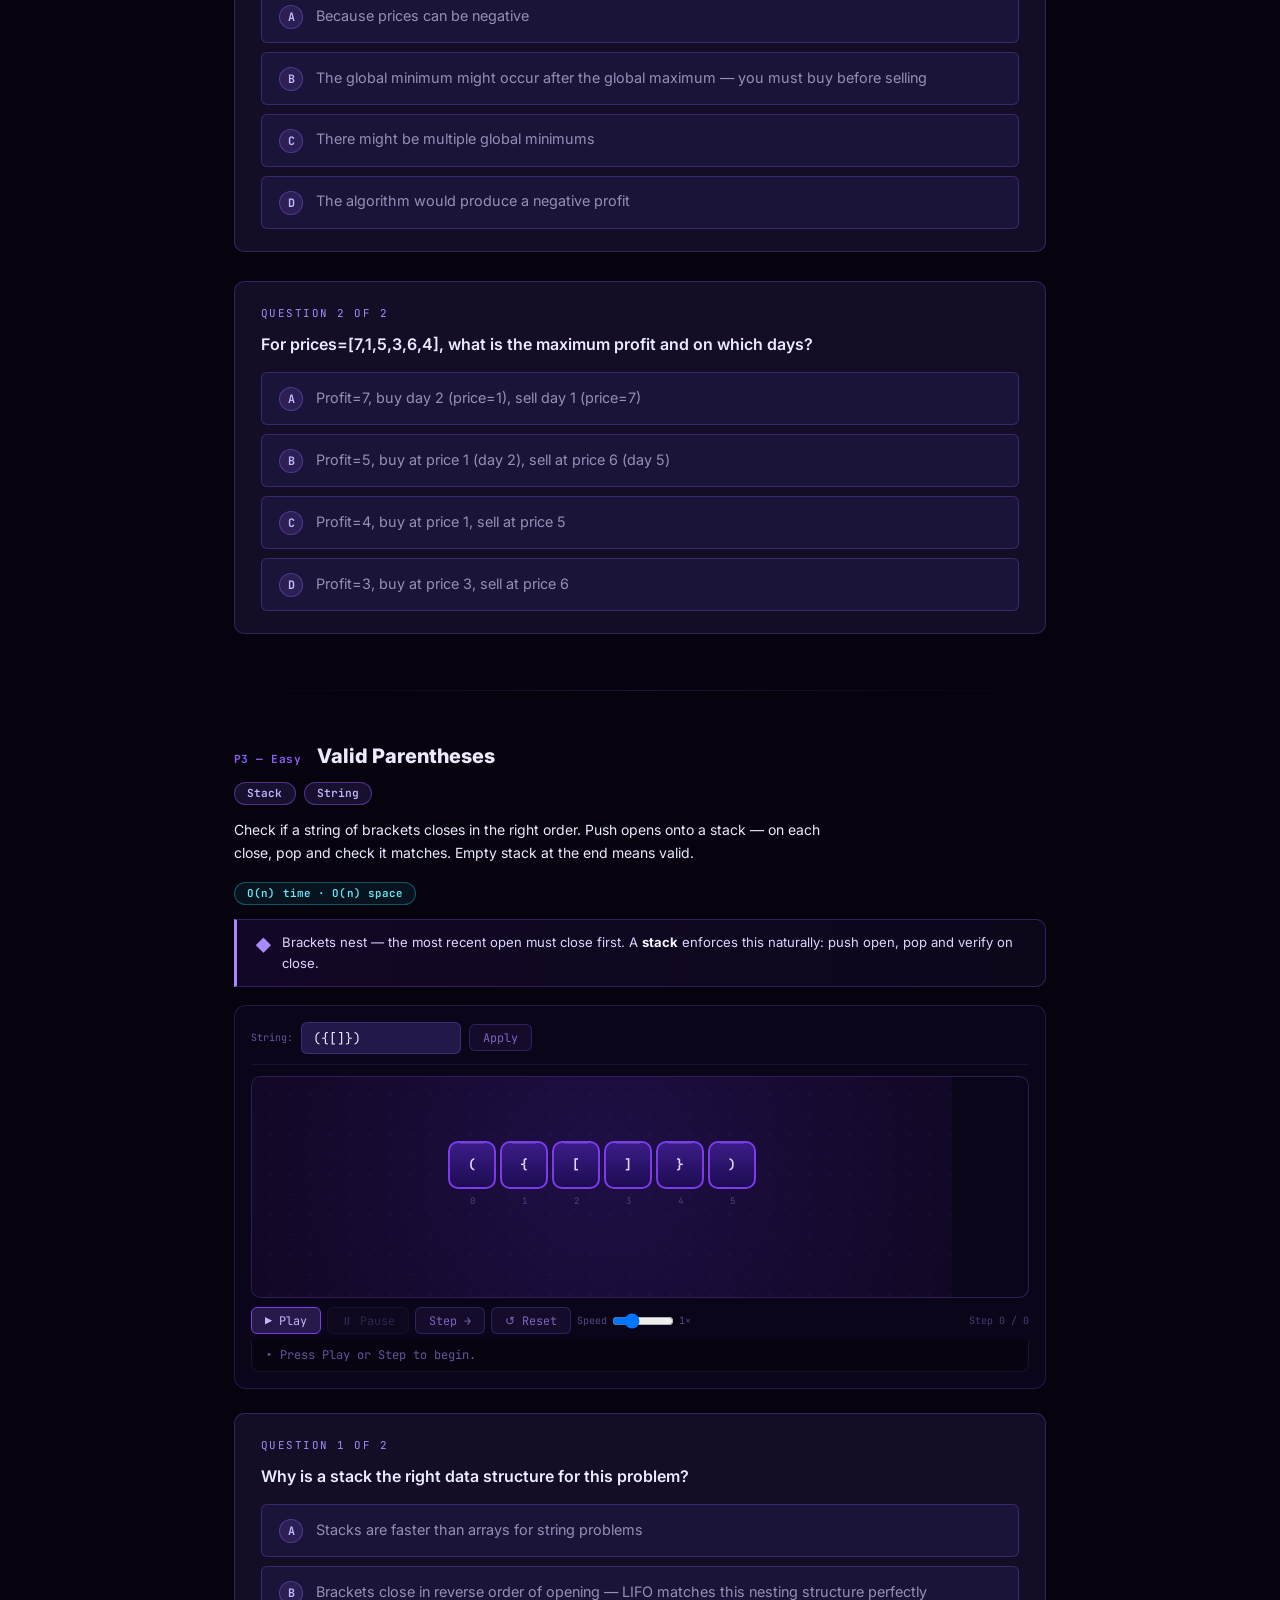
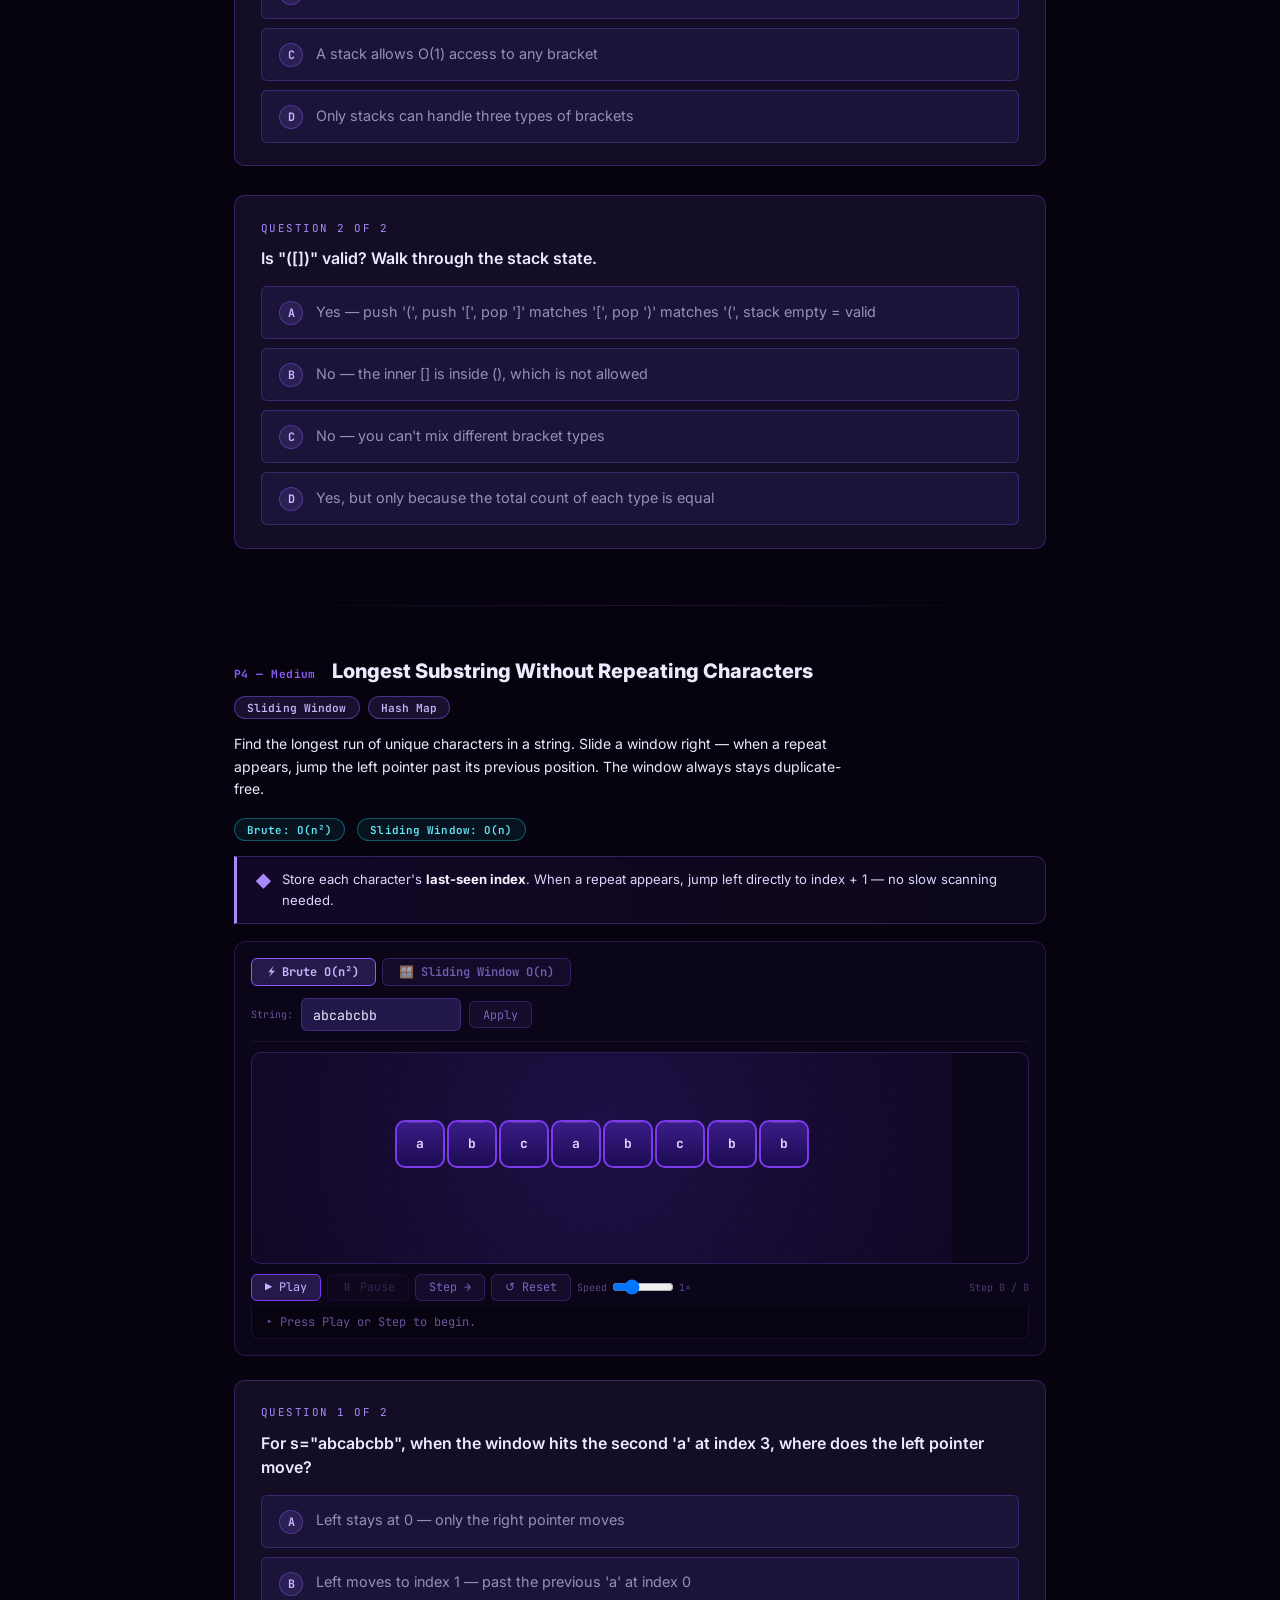
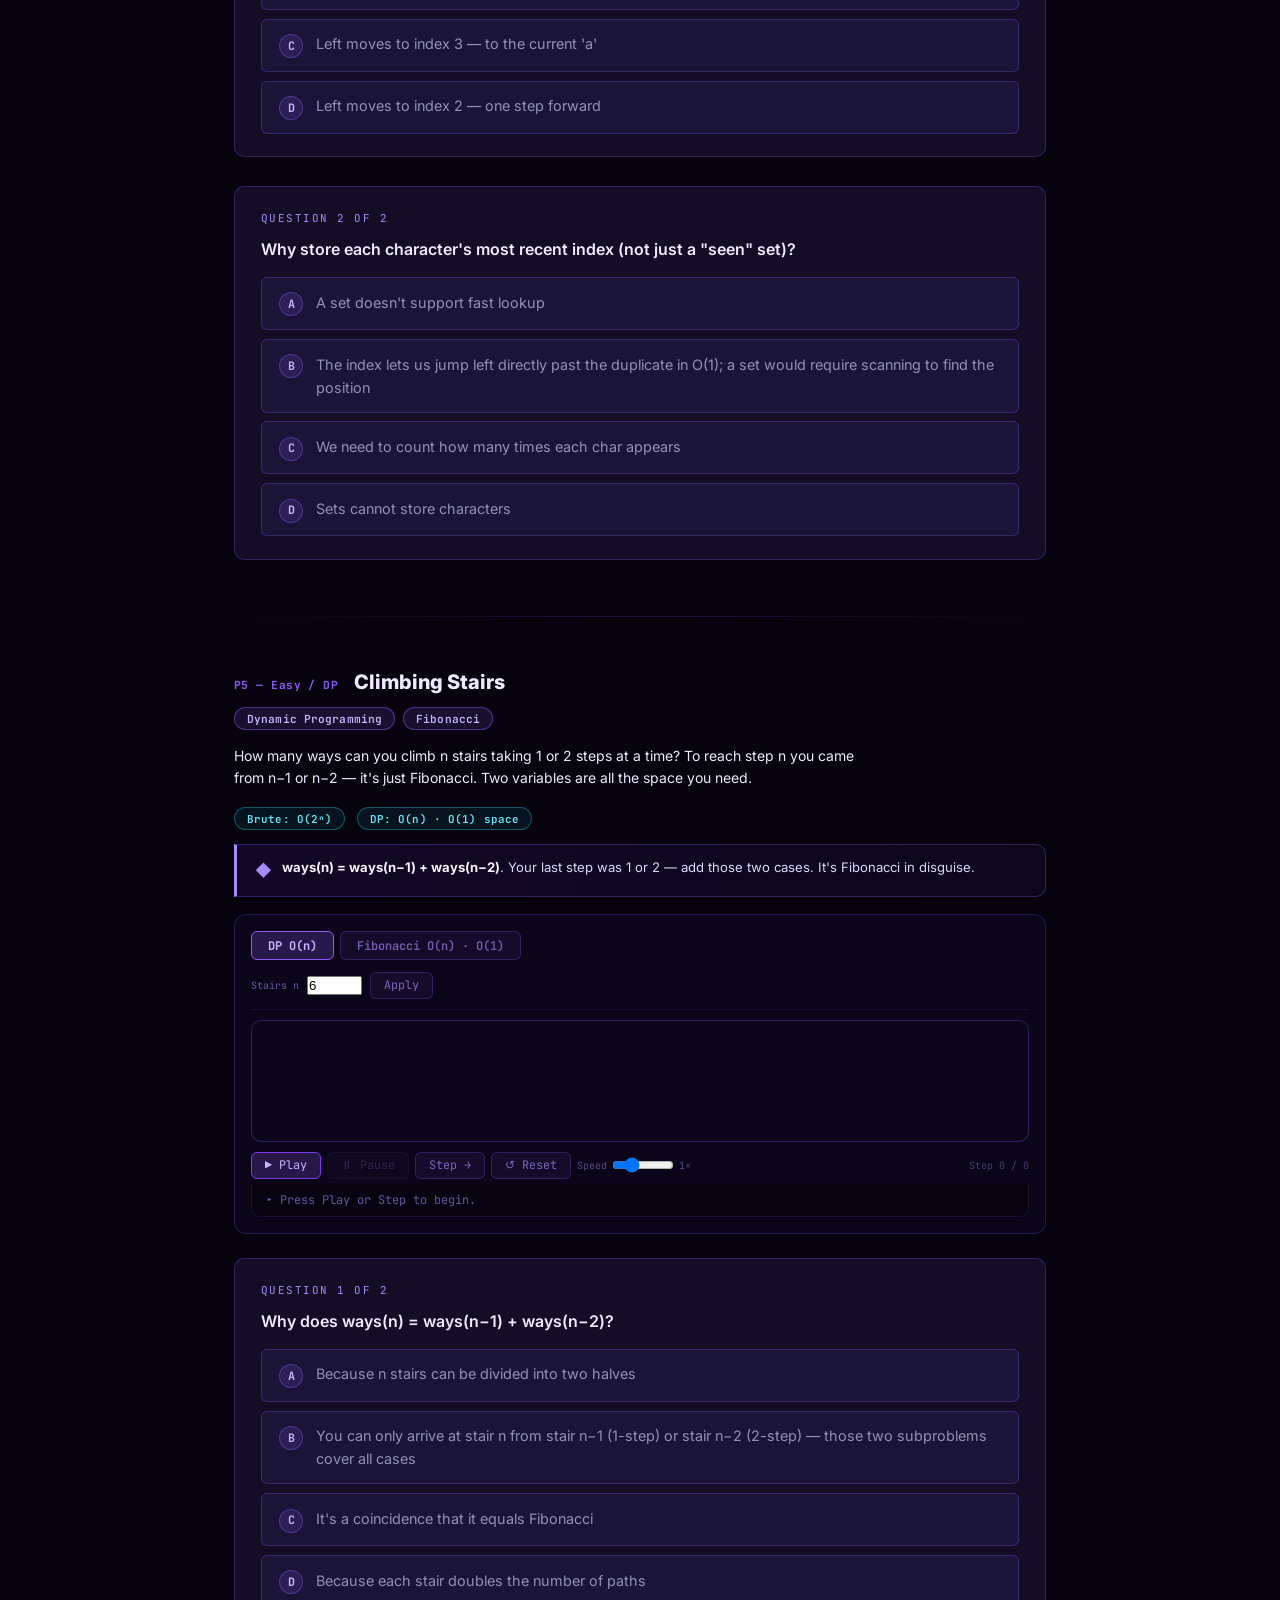
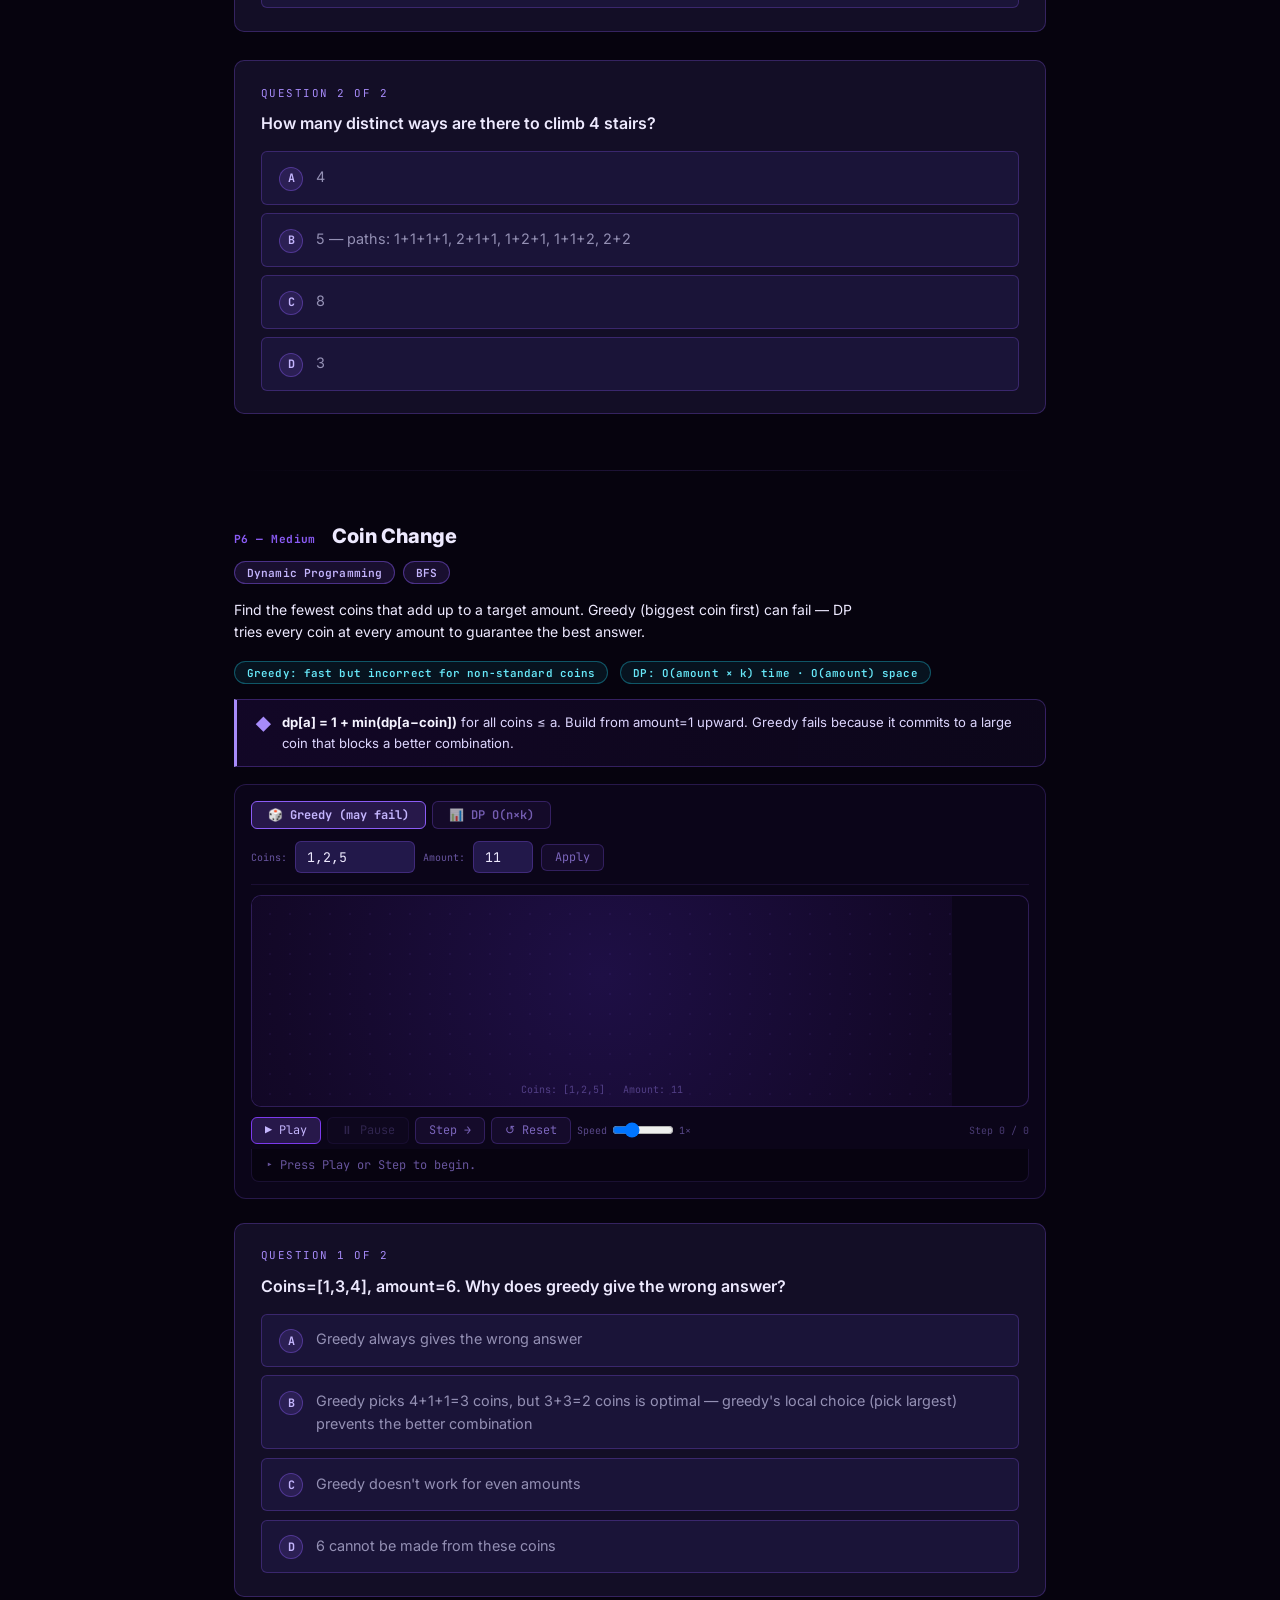
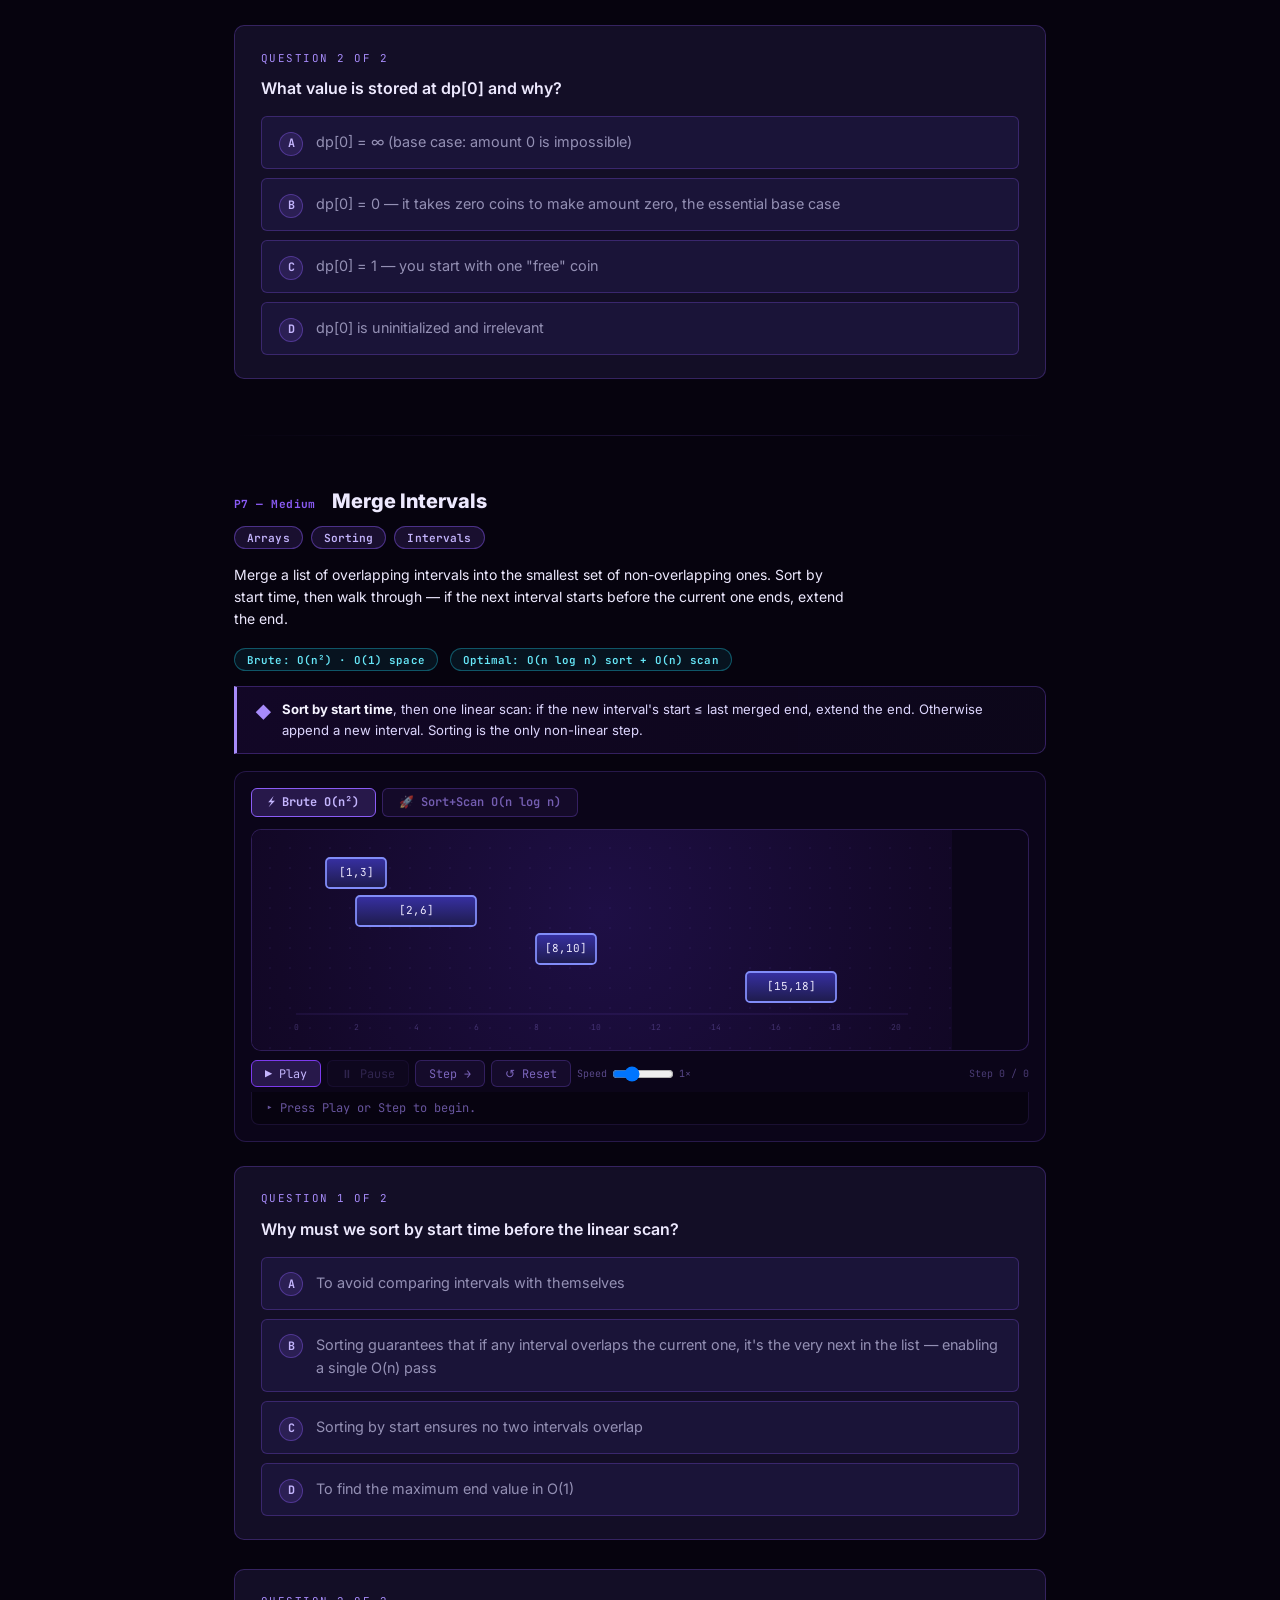
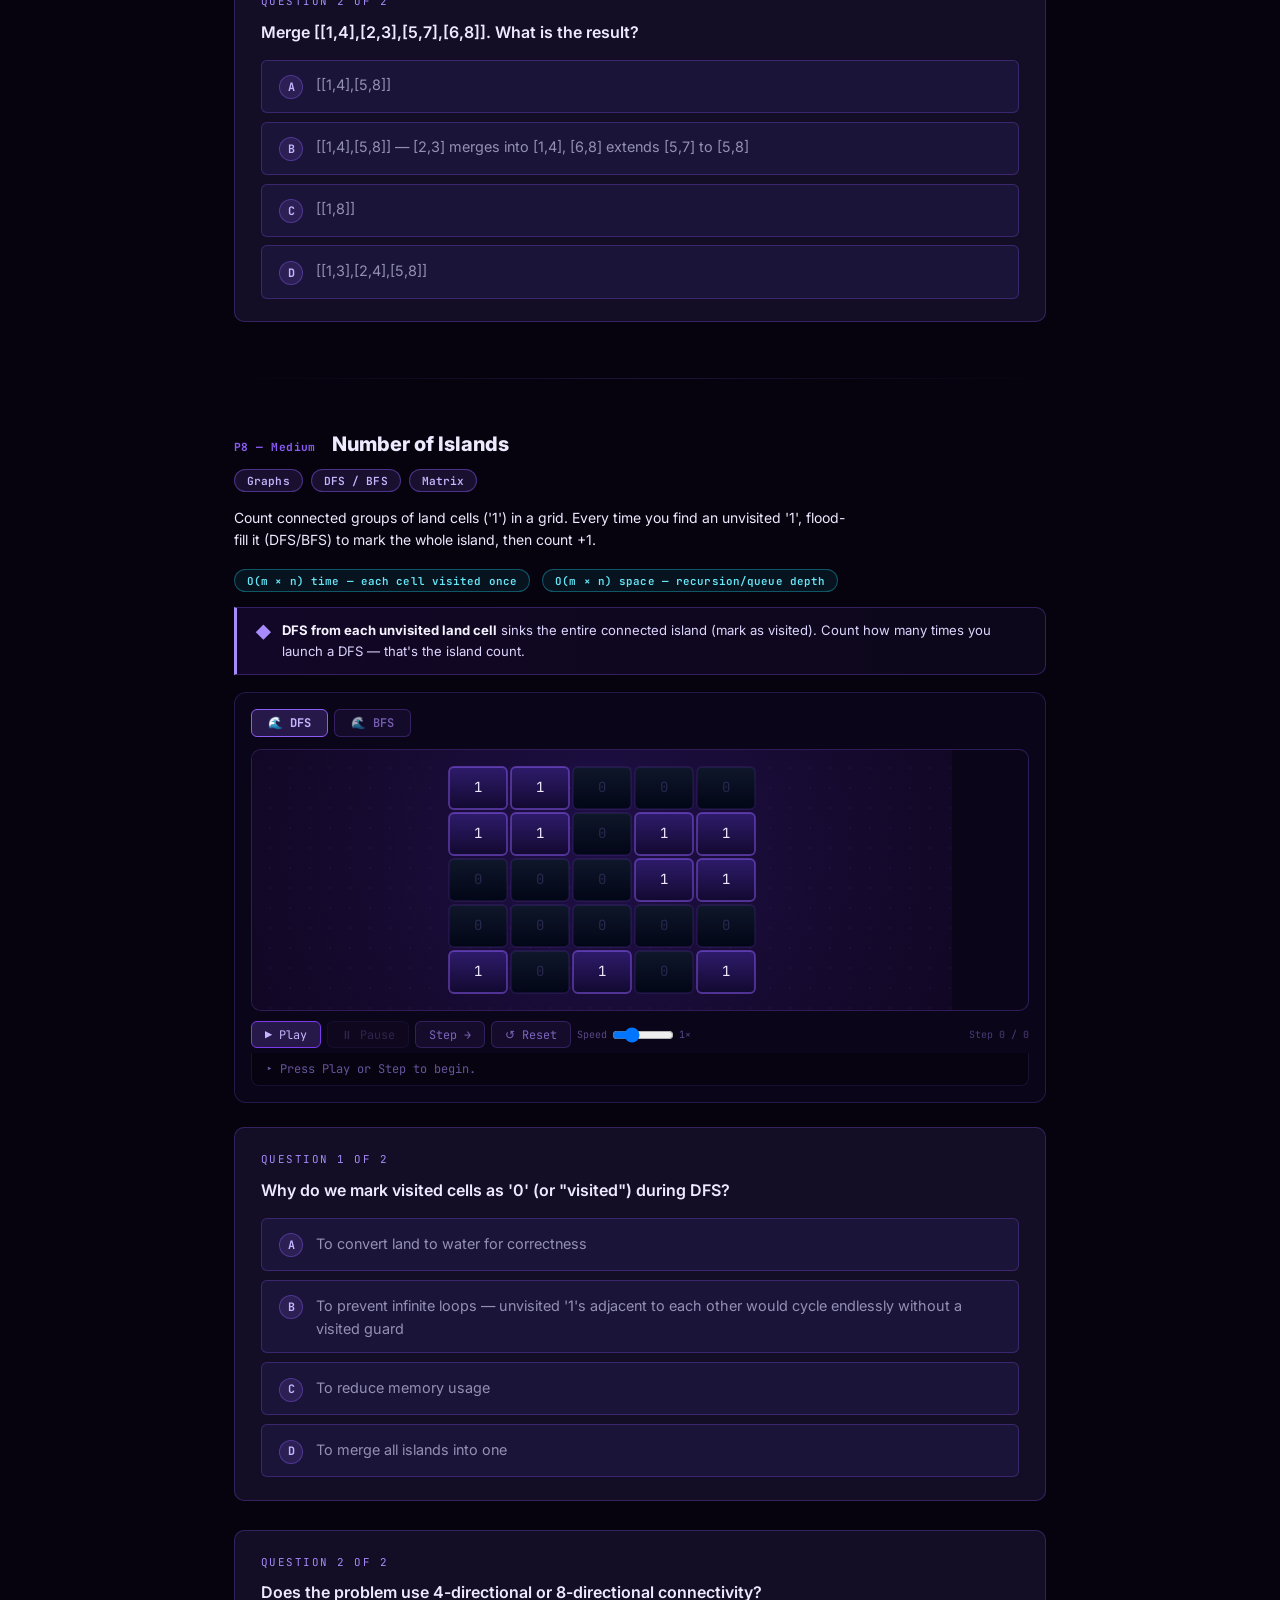
==== commit e6a159b3: "Add P151–P160: Batch 6 — Dynamic Programming deep dive P151 Climbing Stairs (Fibonacci / DP) P152 Ho" ====
--- a/problems.html
+++ b/problems.html
@@ -4072,6 +4072,266 @@
     </div>
   </div>
 
+  <!-- P160 Distinct Subsequences -->
+  <div class="prob-section" id="p-distinct-subseq">
+    <div class="prob-section-header"><span class="prob-section-num">P160 — Hard</span><span class="prob-section-title">Distinct Subsequences</span></div>
+    <div class="prob-section-meta"><span class="prob-tag">String</span><span class="prob-tag">Dynamic Programming</span></div>
+    <p class="prob-section-desc">Count the number of distinct ways to form string t as a subsequence of s. The DP table tracks how many ways each prefix of s can produce each prefix of t.</p>
+    <div class="prob-complexity"><span class="prob-compl-chip">O(m·n) time · O(m·n) space</span></div>
+    <div class="prob-insight"><span class="pi-icon">&#9670;</span><span>If s[i]=t[j]: <strong>dp[i][j] = dp[i−1][j] + dp[i−1][j−1]</strong> (skip s[i], or match it). If not: dp[i][j] = dp[i−1][j] (skip s[i] only). Row 0 is all 1s — empty t matches any prefix.</span></div>
+    <div class="prob-demo"><div class="prob-demo-inner" id="prob-distinct-subseq"></div></div>
+    <div class="quiz-section" style="margin-top:1.5rem;">
+      <div class="quiz-question"><div class="quiz-q-num">Question 1 of 2</div><div class="quiz-q-text">Why is dp[i][0] = 1 for all i?</div>
+        <div class="quiz-options">
+          <div class="quiz-option" data-correct="true" data-explanation="An empty target t can always be formed from any prefix of s in exactly one way — by choosing no characters. This is the base case analogous to dp[0][0]=1."><span class="opt-letter">A</span>An empty target string can always be matched in exactly one way — choose nothing</div>
+          <div class="quiz-option" data-correct="false"><span class="opt-letter">B</span>The first character always matches</div>
+          <div class="quiz-option" data-correct="false"><span class="opt-letter">C</span>We initialize to 1 to avoid division by zero</div>
+          <div class="quiz-option" data-correct="false"><span class="opt-letter">D</span>dp[i][0] tracks the number of characters used</div>
+        </div><div class="quiz-feedback"></div></div>
+      <div class="quiz-question"><div class="quiz-q-num">Question 2 of 2</div><div class="quiz-q-text">When s[i]=t[j], why do we add dp[i−1][j−1] to dp[i−1][j]?</div>
+        <div class="quiz-options">
+          <div class="quiz-option" data-correct="false"><span class="opt-letter">A</span>To count duplicates</div>
+          <div class="quiz-option" data-correct="true" data-explanation="dp[i−1][j] counts ways that skip s[i]. dp[i−1][j−1] counts ways that use s[i] to match t[j]. Both are valid distinct subsequences, so we add them."><span class="opt-letter">B</span>dp[i−1][j] = ways skipping s[i]; dp[i−1][j−1] = ways using s[i] to match t[j] — both count</div>
+          <div class="quiz-option" data-correct="false"><span class="opt-letter">C</span>To reset the count for overlapping matches</div>
+          <div class="quiz-option" data-correct="false"><span class="opt-letter">D</span>Only dp[i−1][j−1] should be added</div>
+        </div><div class="quiz-feedback"></div></div>
+    </div>
+  </div>
+
+  <!-- P159 Regular Expression Matching -->
+  <div class="prob-section" id="p-regex-matching">
+    <div class="prob-section-header"><span class="prob-section-num">P159 — Hard</span><span class="prob-section-title">Regular Expression Matching</span></div>
+    <div class="prob-section-meta"><span class="prob-tag">String</span><span class="prob-tag">Dynamic Programming</span></div>
+    <p class="prob-section-desc">Match a string s against pattern p with "." (any char) and "*" (zero or more of previous). DP solves it by building a truth table — does s[0..i] match p[0..j]?</p>
+    <div class="prob-complexity"><span class="prob-compl-chip">O(m·n) time · O(m·n) space</span></div>
+    <div class="prob-insight"><span class="pi-icon">&#9670;</span><span>For "<strong>x*</strong>": either use zero copies → dp[i][j−2], or use one more → dp[i−1][j] if x matches s[i]. The "<strong>.</strong>" wildcard matches any character. All other chars must match exactly.</span></div>
+    <div class="prob-demo"><div class="prob-demo-inner" id="prob-regex-matching"></div></div>
+    <div class="quiz-section" style="margin-top:1.5rem;">
+      <div class="quiz-question"><div class="quiz-q-num">Question 1 of 2</div><div class="quiz-q-text">How does "x*" match zero characters?</div>
+        <div class="quiz-options">
+          <div class="quiz-option" data-correct="true" data-explanation="By looking at dp[i][j−2]: we check if the string matches without the 'x*' pattern at all (treat it as if x* were deleted). This is the 'zero occurrences' case."><span class="opt-letter">A</span>dp[i][j−2] — check if the match holds with x* deleted (zero occurrences)</div>
+          <div class="quiz-option" data-correct="false"><span class="opt-letter">B</span>dp[i−1][j]</div>
+          <div class="quiz-option" data-correct="false"><span class="opt-letter">C</span>dp[i][j+2]</div>
+          <div class="quiz-option" data-correct="false"><span class="opt-letter">D</span>dp[i−1][j−1]</div>
+        </div><div class="quiz-feedback"></div></div>
+      <div class="quiz-question"><div class="quiz-q-num">Question 2 of 2</div><div class="quiz-q-text">Why is "." simpler to handle than "*"?</div>
+        <div class="quiz-options">
+          <div class="quiz-option" data-correct="true" data-explanation="'.' matches exactly one character (any). So dp[i][j] = dp[i−1][j−1] — same as a direct character match. No branching needed. '*' is harder because it can match 0, 1, or many characters."><span class="opt-letter">A</span>"." always matches exactly one char — dp[i][j] = dp[i−1][j−1]. No branching, unlike "*" which can match zero or more</div>
+          <div class="quiz-option" data-correct="false"><span class="opt-letter">B</span>"." can be skipped</div>
+          <div class="quiz-option" data-correct="false"><span class="opt-letter">C</span>"." only applies to digits</div>
+          <div class="quiz-option" data-correct="false"><span class="opt-letter">D</span>"." and "*" are handled identically</div>
+        </div><div class="quiz-feedback"></div></div>
+    </div>
+  </div>
+
+  <!-- P158 Burst Balloons -->
+  <div class="prob-section" id="p-burst-balloons">
+    <div class="prob-section-header"><span class="prob-section-num">P158 — Hard</span><span class="prob-section-title">Burst Balloons</span></div>
+    <div class="prob-section-meta"><span class="prob-tag">Array</span><span class="prob-tag">Dynamic Programming</span><span class="prob-tag">Interval DP</span></div>
+    <p class="prob-section-desc">Burst all balloons to maximize coins, where bursting balloon i earns nums[i−1]×nums[i]×nums[i+1]. Interval DP reverses the thinking — choose which balloon to burst last in each interval.</p>
+    <div class="prob-complexity"><span class="prob-compl-chip">O(n³) time · O(n²) space</span></div>
+    <div class="prob-insight"><span class="pi-icon">&#9670;</span><span>Instead of "which to burst first," ask: <strong>which balloon k is the last to burst in [l, r]?</strong> When k bursts last, its neighbors are the boundaries l and r — coins = nums[l]×nums[k]×nums[r] + dp[l][k] + dp[k][r].</span></div>
+    <div class="prob-demo"><div class="prob-demo-inner" id="prob-burst-balloons"></div></div>
+    <div class="quiz-section" style="margin-top:1.5rem;">
+      <div class="quiz-question"><div class="quiz-q-num">Question 1 of 2</div><div class="quiz-q-text">Why does "last to burst" make the DP recurrence well-defined?</div>
+        <div class="quiz-options">
+          <div class="quiz-option" data-correct="true" data-explanation="If k is the last balloon in [l,r], then when k bursts, all others in [l,r] are already gone. So k's neighbors are exactly l and r — fixed and known. Thinking 'first to burst' is harder because the neighbors change unpredictably."><span class="opt-letter">A</span>When k bursts last, all others in [l,r] are already gone, so k's only neighbors are l and r — always known</div>
+          <div class="quiz-option" data-correct="false"><span class="opt-letter">B</span>It avoids negative numbers</div>
+          <div class="quiz-option" data-correct="false"><span class="opt-letter">C</span>It enables memoization</div>
+          <div class="quiz-option" data-correct="false"><span class="opt-letter">D</span>The "first to burst" formulation gives the same recurrence</div>
+        </div><div class="quiz-feedback"></div></div>
+      <div class="quiz-question"><div class="quiz-q-num">Question 2 of 2</div><div class="quiz-q-text">What are the dummy boundary values added to nums, and why?</div>
+        <div class="quiz-options">
+          <div class="quiz-option" data-correct="true" data-explanation="Prepend and append 1 so that bursting a balloon at the edge of the array uses 1 as its phantom neighbor. This avoids out-of-bounds edge-case checks throughout the DP."><span class="opt-letter">A</span>1 is prepended and appended so edge balloons always multiply by 1 — no special boundary logic needed</div>
+          <div class="quiz-option" data-correct="false"><span class="opt-letter">B</span>0 is added on both sides</div>
+          <div class="quiz-option" data-correct="false"><span class="opt-letter">C</span>The max value is added to both sides</div>
+          <div class="quiz-option" data-correct="false"><span class="opt-letter">D</span>No boundary values are needed</div>
+        </div><div class="quiz-feedback"></div></div>
+    </div>
+  </div>
+
+  <!-- P157 Edit Distance -->
+  <div class="prob-section" id="p-edit-distance">
+    <div class="prob-section-header"><span class="prob-section-num">P157 — Hard</span><span class="prob-section-title">Edit Distance</span></div>
+    <div class="prob-section-meta"><span class="prob-tag">String</span><span class="prob-tag">Dynamic Programming</span></div>
+    <p class="prob-section-desc">Find the minimum insertions, deletions, and replacements to convert word1 into word2. The DP table builds up from single characters — matching chars cost 0, mismatches cost 1 + the best of three operations.</p>
+    <div class="prob-complexity"><span class="prob-compl-chip">O(m·n) time · O(m·n) space</span></div>
+    <div class="prob-insight"><span class="pi-icon">&#9670;</span><span>When chars match: <strong>dp[i][j] = dp[i−1][j−1]</strong> (free move). When they differ: <strong>dp[i][j] = 1 + min(dp[i−1][j], dp[i][j−1], dp[i−1][j−1])</strong> — delete, insert, or replace.</span></div>
+    <div class="prob-demo"><div class="prob-demo-inner" id="prob-edit-distance"></div></div>
+    <div class="quiz-section" style="margin-top:1.5rem;">
+      <div class="quiz-question"><div class="quiz-q-num">Question 1 of 2</div><div class="quiz-q-text">What do dp[i−1][j], dp[i][j−1], and dp[i−1][j−1] represent?</div>
+        <div class="quiz-options">
+          <div class="quiz-option" data-correct="true" data-explanation="dp[i−1][j]: delete s[i] (move up). dp[i][j−1]: insert t[j] into s (move left). dp[i−1][j−1]: replace s[i] with t[j] (move diagonally). The minimum of these three + 1 gives the optimal edit."><span class="opt-letter">A</span>Delete s[i] / insert t[j] / replace s[i] with t[j] — three operations modeled by three adjacent DP cells</div>
+          <div class="quiz-option" data-correct="false"><span class="opt-letter">B</span>Swap / copy / delete</div>
+          <div class="quiz-option" data-correct="false"><span class="opt-letter">C</span>Previous row / previous column / current cell</div>
+          <div class="quiz-option" data-correct="false"><span class="opt-letter">D</span>Mismatch count at three positions</div>
+        </div><div class="quiz-feedback"></div></div>
+      <div class="quiz-question"><div class="quiz-q-num">Question 2 of 2</div><div class="quiz-q-text">How can you reduce space from O(m·n) to O(n)?</div>
+        <div class="quiz-options">
+          <div class="quiz-option" data-correct="false"><span class="opt-letter">A</span>Use a hash map instead of a 2D array</div>
+          <div class="quiz-option" data-correct="true" data-explanation="Each cell dp[i][j] depends only on the current and previous row. Keep two 1D arrays (prev and curr) and overwrite prev with curr after each row. This reduces space to O(n)."><span class="opt-letter">B</span>Keep only two 1D arrays (prev row and current row) — each cell depends only on the row above</div>
+          <div class="quiz-option" data-correct="false"><span class="opt-letter">C</span>Fill the table column by column instead of row by row</div>
+          <div class="quiz-option" data-correct="false"><span class="opt-letter">D</span>Use recursion without memoization</div>
+        </div><div class="quiz-feedback"></div></div>
+    </div>
+  </div>
+
+  <!-- P156 Longest Increasing Subsequence -->
+  <div class="prob-section" id="p-lis">
+    <div class="prob-section-header"><span class="prob-section-num">P156 — Medium</span><span class="prob-section-title">Longest Increasing Subsequence</span></div>
+    <div class="prob-section-meta"><span class="prob-tag">Array</span><span class="prob-tag">Dynamic Programming</span><span class="prob-tag">Binary Search</span></div>
+    <p class="prob-section-desc">Find the length of the longest strictly increasing subsequence. The O(n²) DP tracks the best length ending at each index; the O(n log n) binary search approach builds a patience-sorting "pile" array.</p>
+    <div class="prob-complexity"><span class="prob-compl-chip">DP: O(n²)</span><span class="prob-compl-chip">Binary Search: O(n log n)</span></div>
+    <div class="prob-insight"><span class="pi-icon">&#9670;</span><span>For O(n log n): maintain a <strong>tails</strong> array where tails[i] = smallest tail of any increasing subsequence of length i+1. Binary search to find where each new element fits — replace or extend.</span></div>
+    <div class="prob-demo"><div class="prob-demo-inner" id="prob-lis"></div></div>
+    <div class="quiz-section" style="margin-top:1.5rem;">
+      <div class="quiz-question"><div class="quiz-q-num">Question 1 of 2</div><div class="quiz-q-text">In the O(n²) DP, what does dp[i] store?</div>
+        <div class="quiz-options">
+          <div class="quiz-option" data-correct="true" data-explanation="dp[i] stores the length of the longest increasing subsequence that ends at index i (including nums[i] itself). To compute dp[i], scan all j < i where nums[j] < nums[i] and take max(dp[j]+1)."><span class="opt-letter">A</span>The length of the longest increasing subsequence ending exactly at index i</div>
+          <div class="quiz-option" data-correct="false"><span class="opt-letter">B</span>The starting index of the LIS ending at i</div>
+          <div class="quiz-option" data-correct="false"><span class="opt-letter">C</span>The global LIS length seen so far</div>
+          <div class="quiz-option" data-correct="false"><span class="opt-letter">D</span>The number of LIS of length i</div>
+        </div><div class="quiz-feedback"></div></div>
+      <div class="quiz-question"><div class="quiz-q-num">Question 2 of 2</div><div class="quiz-q-text">In the O(n log n) approach, what does the "tails" array represent?</div>
+        <div class="quiz-options">
+          <div class="quiz-option" data-correct="false"><span class="opt-letter">A</span>The actual LIS elements</div>
+          <div class="quiz-option" data-correct="true" data-explanation="tails[i] is the smallest ending element of any increasing subsequence of length i+1 seen so far. This ensures tails is always sorted, enabling binary search. The final length of tails is the LIS length."><span class="opt-letter">B</span>The smallest tail of every increasing subsequence of each possible length — sorted, so binary search applies</div>
+          <div class="quiz-option" data-correct="false"><span class="opt-letter">C</span>The last element of the overall best LIS</div>
+          <div class="quiz-option" data-correct="false"><span class="opt-letter">D</span>Elements sorted in reverse order</div>
+        </div><div class="quiz-feedback"></div></div>
+    </div>
+  </div>
+
+  <!-- P155 Unique Paths -->
+  <div class="prob-section" id="p-unique-paths">
+    <div class="prob-section-header"><span class="prob-section-num">P155 — Medium</span><span class="prob-section-title">Unique Paths</span></div>
+    <div class="prob-section-meta"><span class="prob-tag">Math</span><span class="prob-tag">Dynamic Programming</span></div>
+    <p class="prob-section-desc">Count the distinct paths from the top-left to the bottom-right of an m×n grid, moving only right or down. Each cell's count equals the sum of the cell above and the cell to the left.</p>
+    <div class="prob-complexity"><span class="prob-compl-chip">DP: O(m·n)</span><span class="prob-compl-chip">Math: O(m+n)</span></div>
+    <div class="prob-insight"><span class="pi-icon">&#9670;</span><span>You always take exactly (m−1) down moves and (n−1) right moves — in some order. The answer is the number of ways to arrange them: <strong>C(m+n−2, m−1)</strong>. The DP grid builds the same answer bottom-up.</span></div>
+    <div class="prob-demo"><div class="prob-demo-inner" id="prob-unique-paths"></div></div>
+    <div class="quiz-section" style="margin-top:1.5rem;">
+      <div class="quiz-question"><div class="quiz-q-num">Question 1 of 2</div><div class="quiz-q-text">Why is the entire top row and left column filled with 1?</div>
+        <div class="quiz-options">
+          <div class="quiz-option" data-correct="true" data-explanation="From any cell in the top row, there's only one way to reach it (all right moves). Same for the left column (all down moves). These are the base cases — no choices exist on the edges."><span class="opt-letter">A</span>There's exactly one path to reach any edge cell — only right moves (top row) or only down moves (left column)</div>
+          <div class="quiz-option" data-correct="false"><span class="opt-letter">B</span>It's an initialization trick to avoid null checks</div>
+          <div class="quiz-option" data-correct="false"><span class="opt-letter">C</span>The robot starts at all edge cells</div>
+          <div class="quiz-option" data-correct="false"><span class="opt-letter">D</span>1 represents the number of obstacles</div>
+        </div><div class="quiz-feedback"></div></div>
+      <div class="quiz-question"><div class="quiz-q-num">Question 2 of 2</div><div class="quiz-q-text">Why does the combinatorics formula C(m+n−2, m−1) give the right answer?</div>
+        <div class="quiz-options">
+          <div class="quiz-option" data-correct="false"><span class="opt-letter">A</span>Because the grid has m+n−2 total paths</div>
+          <div class="quiz-option" data-correct="true" data-explanation="Every path consists of exactly (m−1) down moves and (n−1) right moves — always (m+n−2) total. The number of paths = ways to choose which (m−1) of those moves are 'down' = C(m+n−2, m−1)."><span class="opt-letter">B</span>A path is always m+n−2 steps; choose which m−1 steps are "down" — the rest are "right"</div>
+          <div class="quiz-option" data-correct="false"><span class="opt-letter">C</span>Pascal's triangle rows match path counts</div>
+          <div class="quiz-option" data-correct="false"><span class="opt-letter">D</span>It's a coincidence for small grids only</div>
+        </div><div class="quiz-feedback"></div></div>
+    </div>
+  </div>
+
+  <!-- P154 Coin Change II -->
+  <div class="prob-section" id="p-coin-change-ii">
+    <div class="prob-section-header"><span class="prob-section-num">P154 — Medium</span><span class="prob-section-title">Coin Change II</span></div>
+    <div class="prob-section-meta"><span class="prob-tag">Array</span><span class="prob-tag">Dynamic Programming</span></div>
+    <p class="prob-section-desc">Count the number of distinct combinations (not permutations) of coins that sum to amount. The 2D DP collapses to 1D by processing one coin denomination at a time.</p>
+    <div class="prob-complexity"><span class="prob-compl-chip">O(n · amount) time · O(amount) space</span></div>
+    <div class="prob-insight"><span class="pi-icon">&#9670;</span><span>Iterate coins in the outer loop, amounts in the inner loop: <strong>dp[a] += dp[a − coin]</strong>. The outer-coin loop ensures each denomination is counted once, not as permutations.</span></div>
+    <div class="prob-demo"><div class="prob-demo-inner" id="prob-coin-change-ii"></div></div>
+    <div class="quiz-section" style="margin-top:1.5rem;">
+      <div class="quiz-question"><div class="quiz-q-num">Question 1 of 2</div><div class="quiz-q-text">Why does swapping the loop order (coins outer, amounts inner) avoid counting permutations?</div>
+        <div class="quiz-options">
+          <div class="quiz-option" data-correct="true" data-explanation="With coins in the outer loop, for each coin we extend existing combinations. Any combination built so far only uses coins we've already processed — so [1,2] and [2,1] are never counted separately. Reversing the loops (amounts outer) would count both orders."><span class="opt-letter">A</span>Processing each coin completely before moving on ensures [1,2] and [2,1] are treated as the same combination</div>
+          <div class="quiz-option" data-correct="false"><span class="opt-letter">B</span>The inner loop sorts the coins automatically</div>
+          <div class="quiz-option" data-correct="false"><span class="opt-letter">C</span>The outer loop prevents reusing coins</div>
+          <div class="quiz-option" data-correct="false"><span class="opt-letter">D</span>Loop order doesn't affect the result</div>
+        </div><div class="quiz-feedback"></div></div>
+      <div class="quiz-question"><div class="quiz-q-num">Question 2 of 2</div><div class="quiz-q-text">How does Coin Change I (minimum coins) differ from Coin Change II (count combos)?</div>
+        <div class="quiz-options">
+          <div class="quiz-option" data-correct="false"><span class="opt-letter">A</span>They use different coin sets</div>
+          <div class="quiz-option" data-correct="true" data-explanation="Change I uses dp[a] = min(dp[a], dp[a−c]+1) — seeking the minimum number of coins. Change II uses dp[a] += dp[a−c] — accumulating the count of ways. Same loop structure, different update."><span class="opt-letter">B</span>Change I: dp[a] = min(dp[a], dp[a−c]+1). Change II: dp[a] += dp[a−c] — update rule differs</div>
+          <div class="quiz-option" data-correct="false"><span class="opt-letter">C</span>Change II needs a 2D table, Change I uses 1D</div>
+          <div class="quiz-option" data-correct="false"><span class="opt-letter">D</span>Change I counts combos, Change II finds minimum</div>
+        </div><div class="quiz-feedback"></div></div>
+    </div>
+  </div>
+
+  <!-- P153 Longest Common Subsequence -->
+  <div class="prob-section" id="p-lcs-ii">
+    <div class="prob-section-header"><span class="prob-section-num">P153 — Medium</span><span class="prob-section-title">Longest Common Subsequence</span></div>
+    <div class="prob-section-meta"><span class="prob-tag">String</span><span class="prob-tag">Dynamic Programming</span></div>
+    <p class="prob-section-desc">Find the length of the longest subsequence present in both strings. A 2D DP table fills row by row — matching characters extend the diagonal, mismatches take the max of adjacent cells.</p>
+    <div class="prob-complexity"><span class="prob-compl-chip">O(m·n) time · O(m·n) space → O(n) with rolling array</span></div>
+    <div class="prob-insight"><span class="pi-icon">&#9670;</span><span>If a[i]=b[j]: <strong>dp[i][j] = dp[i−1][j−1] + 1</strong>. Else: <strong>dp[i][j] = max(dp[i−1][j], dp[i][j−1])</strong>. The diagonal represents "both match," while up/left represent skipping one character.</span></div>
+    <div class="prob-demo"><div class="prob-demo-inner" id="prob-lcs-ii"></div></div>
+    <div class="quiz-section" style="margin-top:1.5rem;">
+      <div class="quiz-question"><div class="quiz-q-num">Question 1 of 2</div><div class="quiz-q-text">When characters match, why use dp[i−1][j−1] instead of dp[i−1][j] or dp[i][j−1]?</div>
+        <div class="quiz-options">
+          <div class="quiz-option" data-correct="true" data-explanation="dp[i−1][j−1] is the best LCS without either of the current characters. Since both chars match, we extend that by 1. Using dp[i−1][j] or dp[i][j−1] would mean we've only consumed one side, not both."><span class="opt-letter">A</span>It's the LCS of the prefixes without both current characters — matching extends exactly that by 1</div>
+          <div class="quiz-option" data-correct="false"><span class="opt-letter">B</span>dp[i−1][j−1] is always the largest value</div>
+          <div class="quiz-option" data-correct="false"><span class="opt-letter">C</span>We always use dp[i−1][j−1] regardless of match</div>
+          <div class="quiz-option" data-correct="false"><span class="opt-letter">D</span>The diagonal move avoids counting the same char twice</div>
+        </div><div class="quiz-feedback"></div></div>
+      <div class="quiz-question"><div class="quiz-q-num">Question 2 of 2</div><div class="quiz-q-text">LCS between "AGGTAB" and "GXTXAYB" is what length?</div>
+        <div class="quiz-options">
+          <div class="quiz-option" data-correct="false"><span class="opt-letter">A</span>3 ("GTB")</div>
+          <div class="quiz-option" data-correct="true" data-explanation="The LCS is 'GTAB' (length 4): G(2)→T(4)→A(5)→B(7) from string 2 mapped to G(2)→T(3)→A(5)→B(6) from string 1."><span class="opt-letter">B</span>4 ("GTAB")</div>
+          <div class="quiz-option" data-correct="false"><span class="opt-letter">C</span>5</div>
+          <div class="quiz-option" data-correct="false"><span class="opt-letter">D</span>2</div>
+        </div><div class="quiz-feedback"></div></div>
+    </div>
+  </div>
+
+  <!-- P152 House Robber -->
+  <div class="prob-section" id="p-house-robber">
+    <div class="prob-section-header"><span class="prob-section-num">P152 — Medium</span><span class="prob-section-title">House Robber</span></div>
+    <div class="prob-section-meta"><span class="prob-tag">Array</span><span class="prob-tag">Dynamic Programming</span></div>
+    <p class="prob-section-desc">Rob houses in a row without hitting two adjacent ones. At each house you choose: skip it (keep prior max) or rob it (add its value to the best two-houses-back). Classic DP reduced to two variables.</p>
+    <div class="prob-complexity"><span class="prob-compl-chip">O(n) time · O(1) space</span></div>
+    <div class="prob-insight"><span class="pi-icon">&#9670;</span><span>dp[i] = max(dp[i−1], dp[i−2] + nums[i]). You never need the full array — just <strong>two rolling variables</strong>: "best without current house" and "best if we rob current house."</span></div>
+    <div class="prob-demo"><div class="prob-demo-inner" id="prob-house-robber"></div></div>
+    <div class="quiz-section" style="margin-top:1.5rem;">
+      <div class="quiz-question"><div class="quiz-q-num">Question 1 of 2</div><div class="quiz-q-text">Why can't you rob two adjacent houses?</div>
+        <div class="quiz-options">
+          <div class="quiz-option" data-correct="true" data-explanation="The problem states adjacent houses have a connected alarm — robbing both triggers it. This constraint creates the DP recurrence: at each house, choose between taking this house plus the non-adjacent best, or skipping it."><span class="opt-letter">A</span>Adjacent houses share an alarm system — triggering both raises an alert</div>
+          <div class="quiz-option" data-correct="false"><span class="opt-letter">B</span>You can only carry one house's worth of loot</div>
+          <div class="quiz-option" data-correct="false"><span class="opt-letter">C</span>The second house is always empty</div>
+          <div class="quiz-option" data-correct="false"><span class="opt-letter">D</span>It's a greedy constraint, not a DP one</div>
+        </div><div class="quiz-feedback"></div></div>
+      <div class="quiz-question"><div class="quiz-q-num">Question 2 of 2</div><div class="quiz-q-text">For nums = [2,7,9,3,1], what is the maximum loot?</div>
+        <div class="quiz-options">
+          <div class="quiz-option" data-correct="false"><span class="opt-letter">A</span>11 (rob houses 0,2)</div>
+          <div class="quiz-option" data-correct="true" data-explanation="Rob houses at indices 0, 2, 4: 2+9+1=12. The DP trace: dp=[2,7,11,11,12]. Maximum is 12."><span class="opt-letter">B</span>12 (rob houses 0,2,4: 2+9+1)</div>
+          <div class="quiz-option" data-correct="false"><span class="opt-letter">C</span>10 (rob houses 1,4: 7+3)</div>
+          <div class="quiz-option" data-correct="false"><span class="opt-letter">D</span>13 (rob all odd indices)</div>
+        </div><div class="quiz-feedback"></div></div>
+    </div>
+  </div>
+
+  <!-- P151 Climbing Stairs -->
+  <div class="prob-section" id="p-climbing-stairs">
+    <div class="prob-section-header"><span class="prob-section-num">P151 — Easy</span><span class="prob-section-title">Climbing Stairs</span></div>
+    <div class="prob-section-meta"><span class="prob-tag">Dynamic Programming</span><span class="prob-tag">Math</span></div>
+    <p class="prob-section-desc">Count how many distinct ways you can climb n stairs, taking 1 or 2 steps at a time. The answer is the Fibonacci sequence — you can only arrive at stair n from stair n−1 or n−2.</p>
+    <div class="prob-complexity"><span class="prob-compl-chip">O(n) time · O(1) space (two vars)</span></div>
+    <div class="prob-insight"><span class="pi-icon">&#9670;</span><span>dp[n] = dp[n−1] + dp[n−2] — identical to Fibonacci. You never need the full array: <strong>two variables rolling forward</strong> give the answer in O(1) space.</span></div>
+    <div class="prob-demo"><div class="prob-demo-inner" id="prob-climbing-stairs"></div></div>
+    <div class="quiz-section" style="margin-top:1.5rem;">
+      <div class="quiz-question"><div class="quiz-q-num">Question 1 of 2</div><div class="quiz-q-text">Why is dp[n] = dp[n−1] + dp[n−2]?</div>
+        <div class="quiz-options">
+          <div class="quiz-option" data-correct="true" data-explanation="You reach stair n either from stair n−1 (take 1 step) or stair n−2 (take 2 steps). The ways to reach each of those are independent, so we add them. This is exactly the Fibonacci recurrence."><span class="opt-letter">A</span>You reach stair n from n−1 (1-step) or n−2 (2-step) — the ways to reach those two stairs are independent and add up</div>
+          <div class="quiz-option" data-correct="false"><span class="opt-letter">B</span>Because n−1 and n−2 are always valid stairs</div>
+          <div class="quiz-option" data-correct="false"><span class="opt-letter">C</span>It mirrors Pascal's Triangle recurrence</div>
+          <div class="quiz-option" data-correct="false"><span class="opt-letter">D</span>The staircase has branching factor 2</div>
+        </div><div class="quiz-feedback"></div></div>
+      <div class="quiz-question"><div class="quiz-q-num">Question 2 of 2</div><div class="quiz-q-text">If you could take 1, 2, or 3 steps at a time, how would the recurrence change?</div>
+        <div class="quiz-options">
+          <div class="quiz-option" data-correct="false"><span class="opt-letter">A</span>dp[n] = dp[n−1] × dp[n−2] × dp[n−3]</div>
+          <div class="quiz-option" data-correct="true" data-explanation="With steps of 1, 2, or 3, you can arrive at stair n from n−1, n−2, or n−3. Sum all three. This is the 'Tribonacci' recurrence."><span class="opt-letter">B</span>dp[n] = dp[n−1] + dp[n−2] + dp[n−3] — the Tribonacci recurrence</div>
+          <div class="quiz-option" data-correct="false"><span class="opt-letter">C</span>dp[n] = 3 × dp[n−1]</div>
+          <div class="quiz-option" data-correct="false"><span class="opt-letter">D</span>dp[n] = dp[n−1] + dp[n−3] (skip n−2)</div>
+        </div><div class="quiz-feedback"></div></div>
+    </div>
+  </div>
+
   <!-- P150 Minimum Interval to Include Each Query -->
   <div class="prob-section" id="p-min-interval-query">
     <div class="prob-section-header"><span class="prob-section-num">P150 — Hard</span><span class="prob-section-title">Minimum Interval to Include Each Query</span></div>
@@ -5117,7 +5377,7 @@
 
 <footer class="site-footer">
   <div class="footer-brand">DSA Illustrated</div>
-  <p class="footer-sub">150 animated from 200 NeetCode problems. Brute to optimal. User input. Zero dependencies.</p>
+  <p class="footer-sub">160 animated from 200 NeetCode problems. Brute to optimal. User input. Zero dependencies.</p>
   <div class="footer-links">
     <a href="index.html">Home</a>
     <a href="topics/01-arrays.html">Arrays</a>
@@ -5267,6 +5527,16 @@
       if(window.DSAProbs.maxProductWordLengths&&document.getElementById('prob-max-product-word-lengths'))window.DSAProbs.maxProductWordLengths('prob-max-product-word-lengths');
       if(window.DSAProbs.pascalTriangle&&document.getElementById('prob-pascal-triangle'))window.DSAProbs.pascalTriangle('prob-pascal-triangle');
       if(window.DSAProbs.minIntervalQuery&&document.getElementById('prob-min-interval-query'))window.DSAProbs.minIntervalQuery('prob-min-interval-query');
+      if(window.DSAProbs.climbingStairs&&document.getElementById('prob-climbing-stairs'))window.DSAProbs.climbingStairs('prob-climbing-stairs');
+      if(window.DSAProbs.houseRobber&&document.getElementById('prob-house-robber'))window.DSAProbs.houseRobber('prob-house-robber');
+      if(window.DSAProbs.lcsII&&document.getElementById('prob-lcs-ii'))window.DSAProbs.lcsII('prob-lcs-ii');
+      if(window.DSAProbs.coinChangeII&&document.getElementById('prob-coin-change-ii'))window.DSAProbs.coinChangeII('prob-coin-change-ii');
+      if(window.DSAProbs.uniquePaths&&document.getElementById('prob-unique-paths'))window.DSAProbs.uniquePaths('prob-unique-paths');
+      if(window.DSAProbs.lis&&document.getElementById('prob-lis'))window.DSAProbs.lis('prob-lis');
+      if(window.DSAProbs.editDistance&&document.getElementById('prob-edit-distance'))window.DSAProbs.editDistance('prob-edit-distance');
+      if(window.DSAProbs.burstBalloons&&document.getElementById('prob-burst-balloons'))window.DSAProbs.burstBalloons('prob-burst-balloons');
+      if(window.DSAProbs.regexMatching&&document.getElementById('prob-regex-matching'))window.DSAProbs.regexMatching('prob-regex-matching');
+      if(window.DSAProbs.distinctSubseq&&document.getElementById('prob-distinct-subseq'))window.DSAProbs.distinctSubseq('prob-distinct-subseq');
     }
   }
   if(document.readyState==='loading')document.addEventListener('DOMContentLoaded',tryInit);else tryInit();
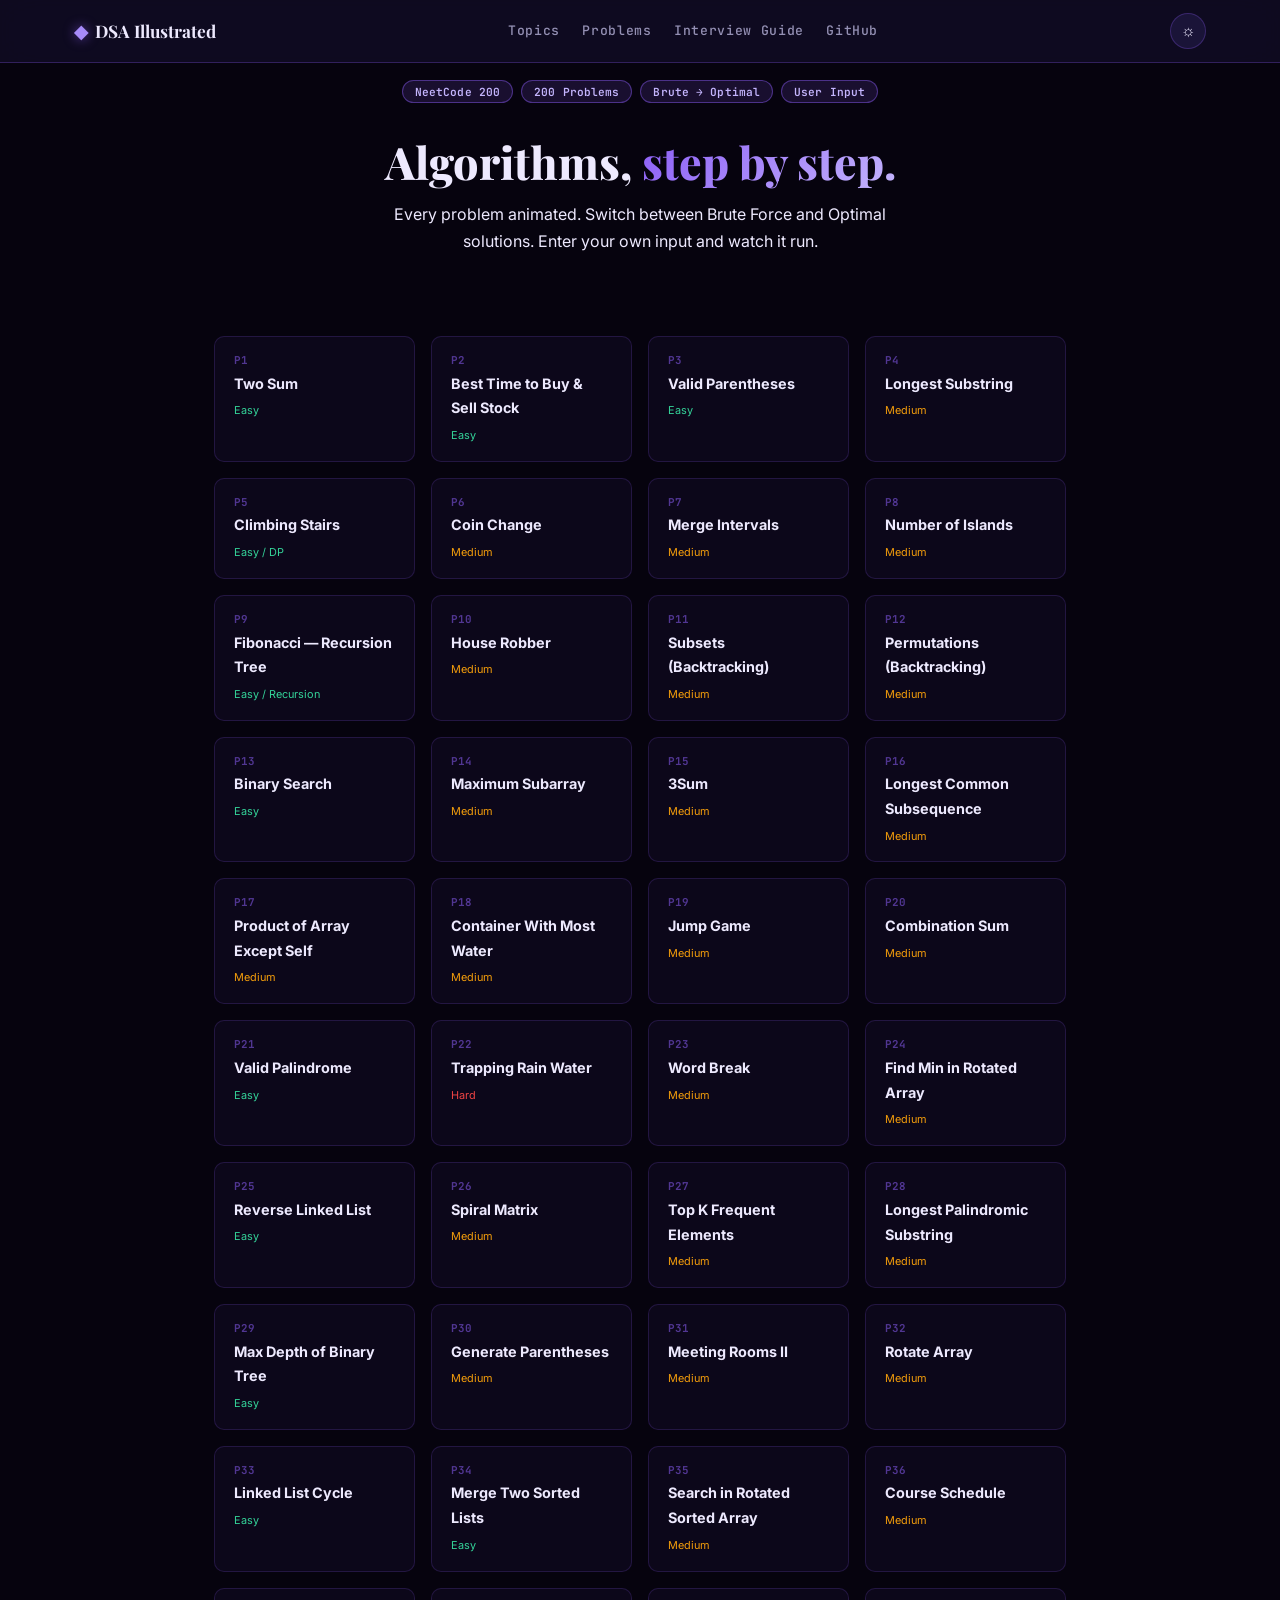
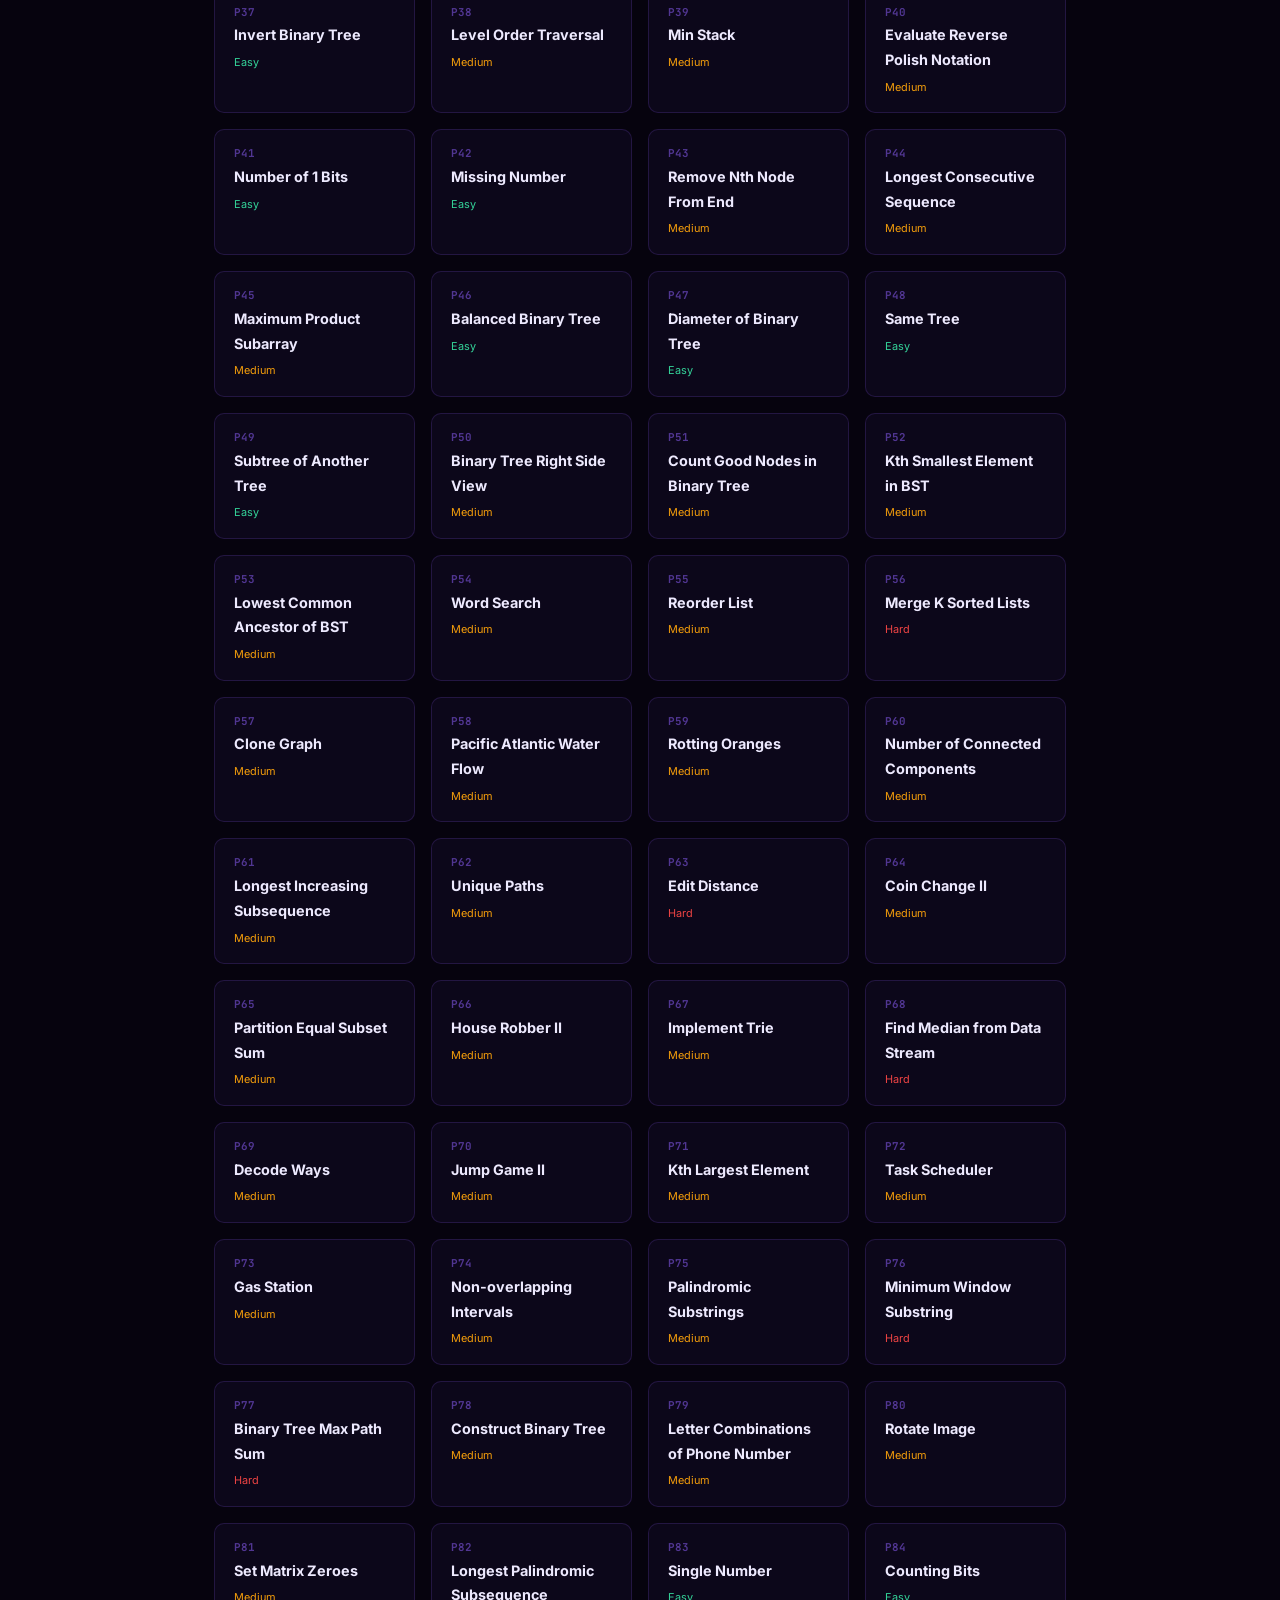
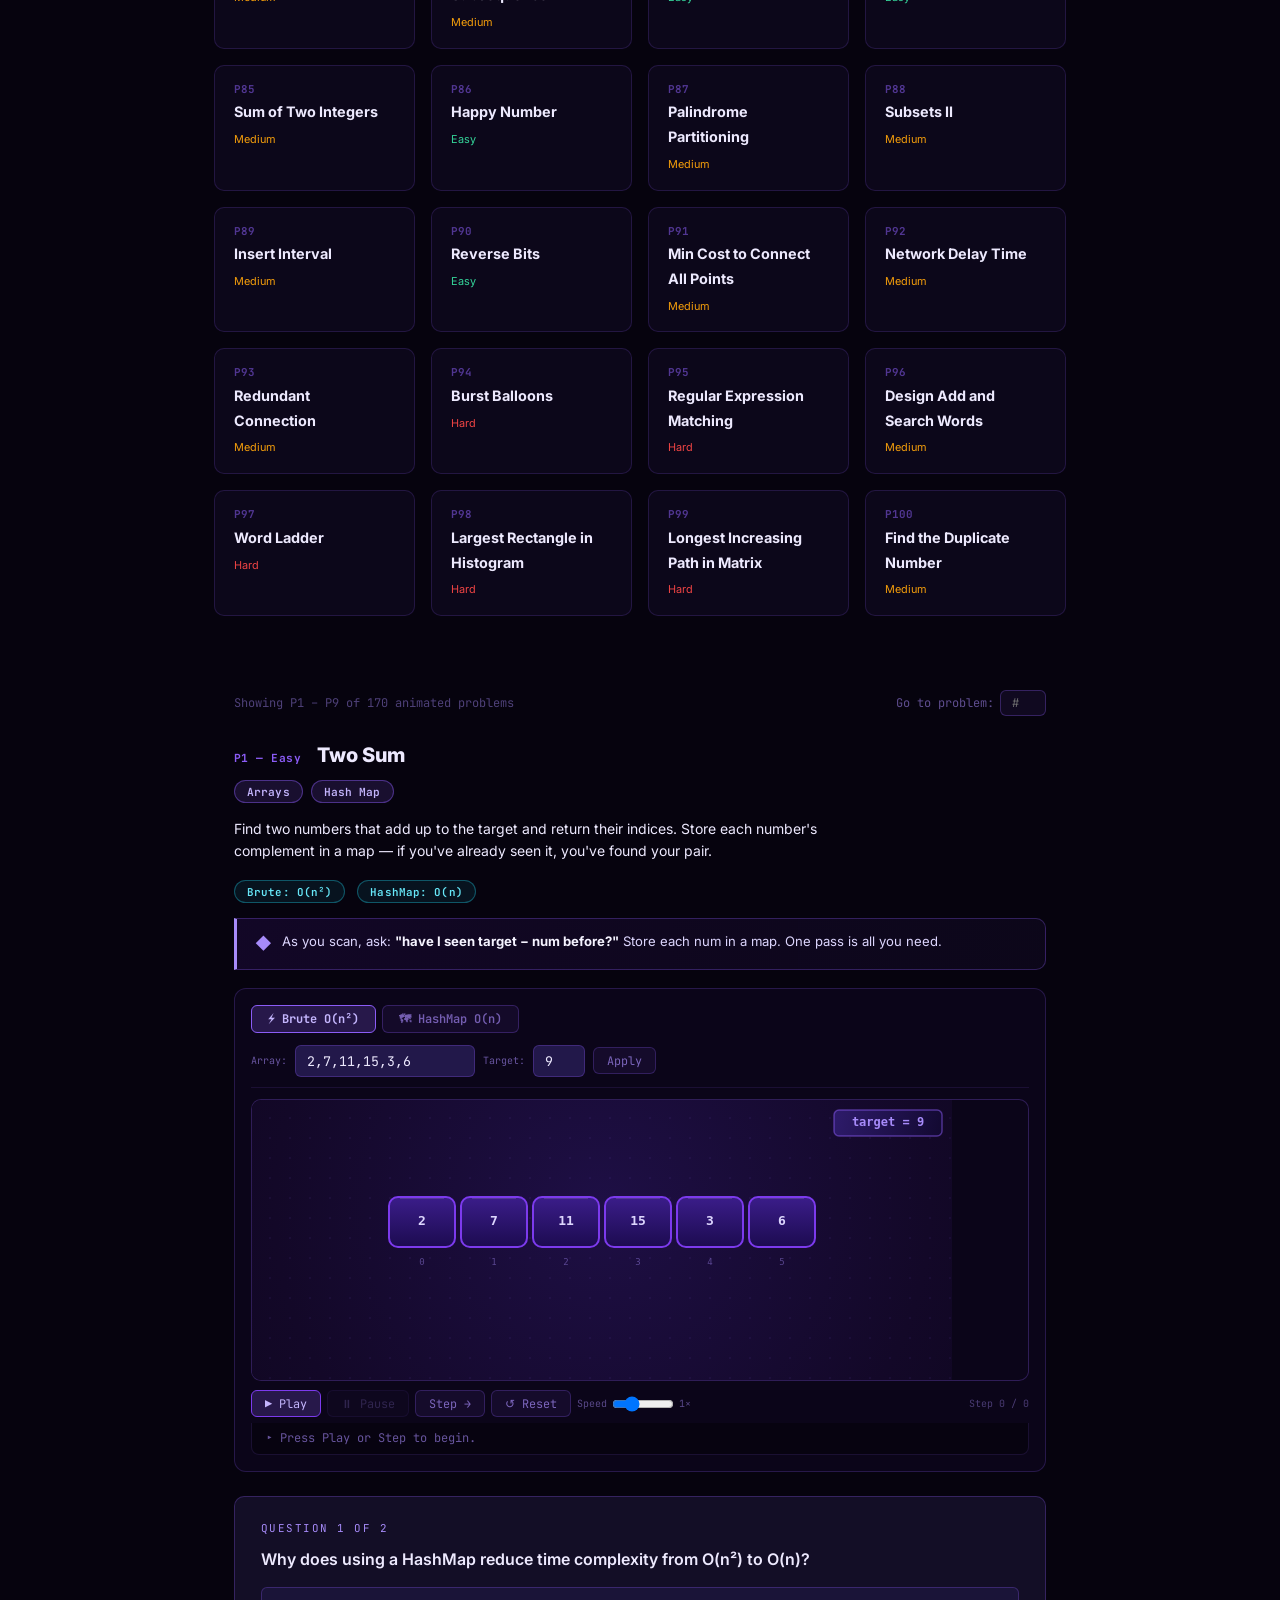
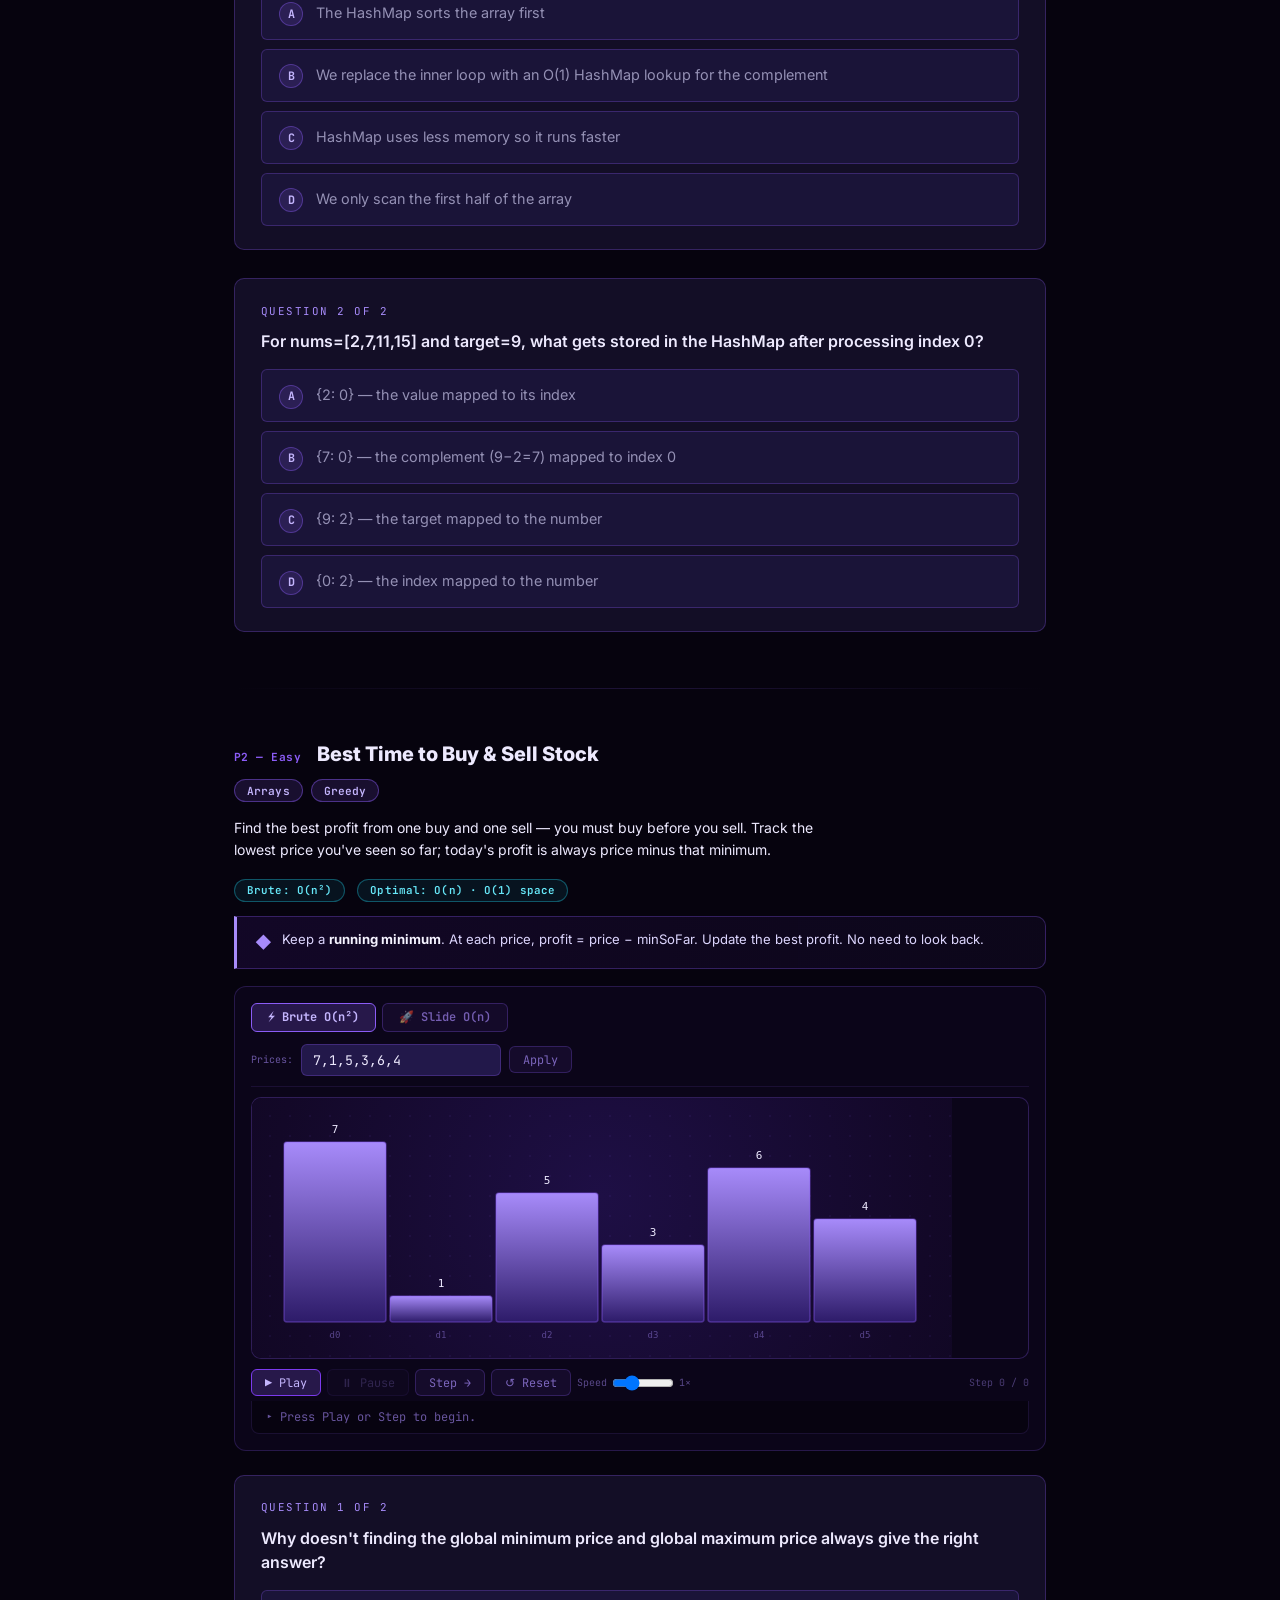
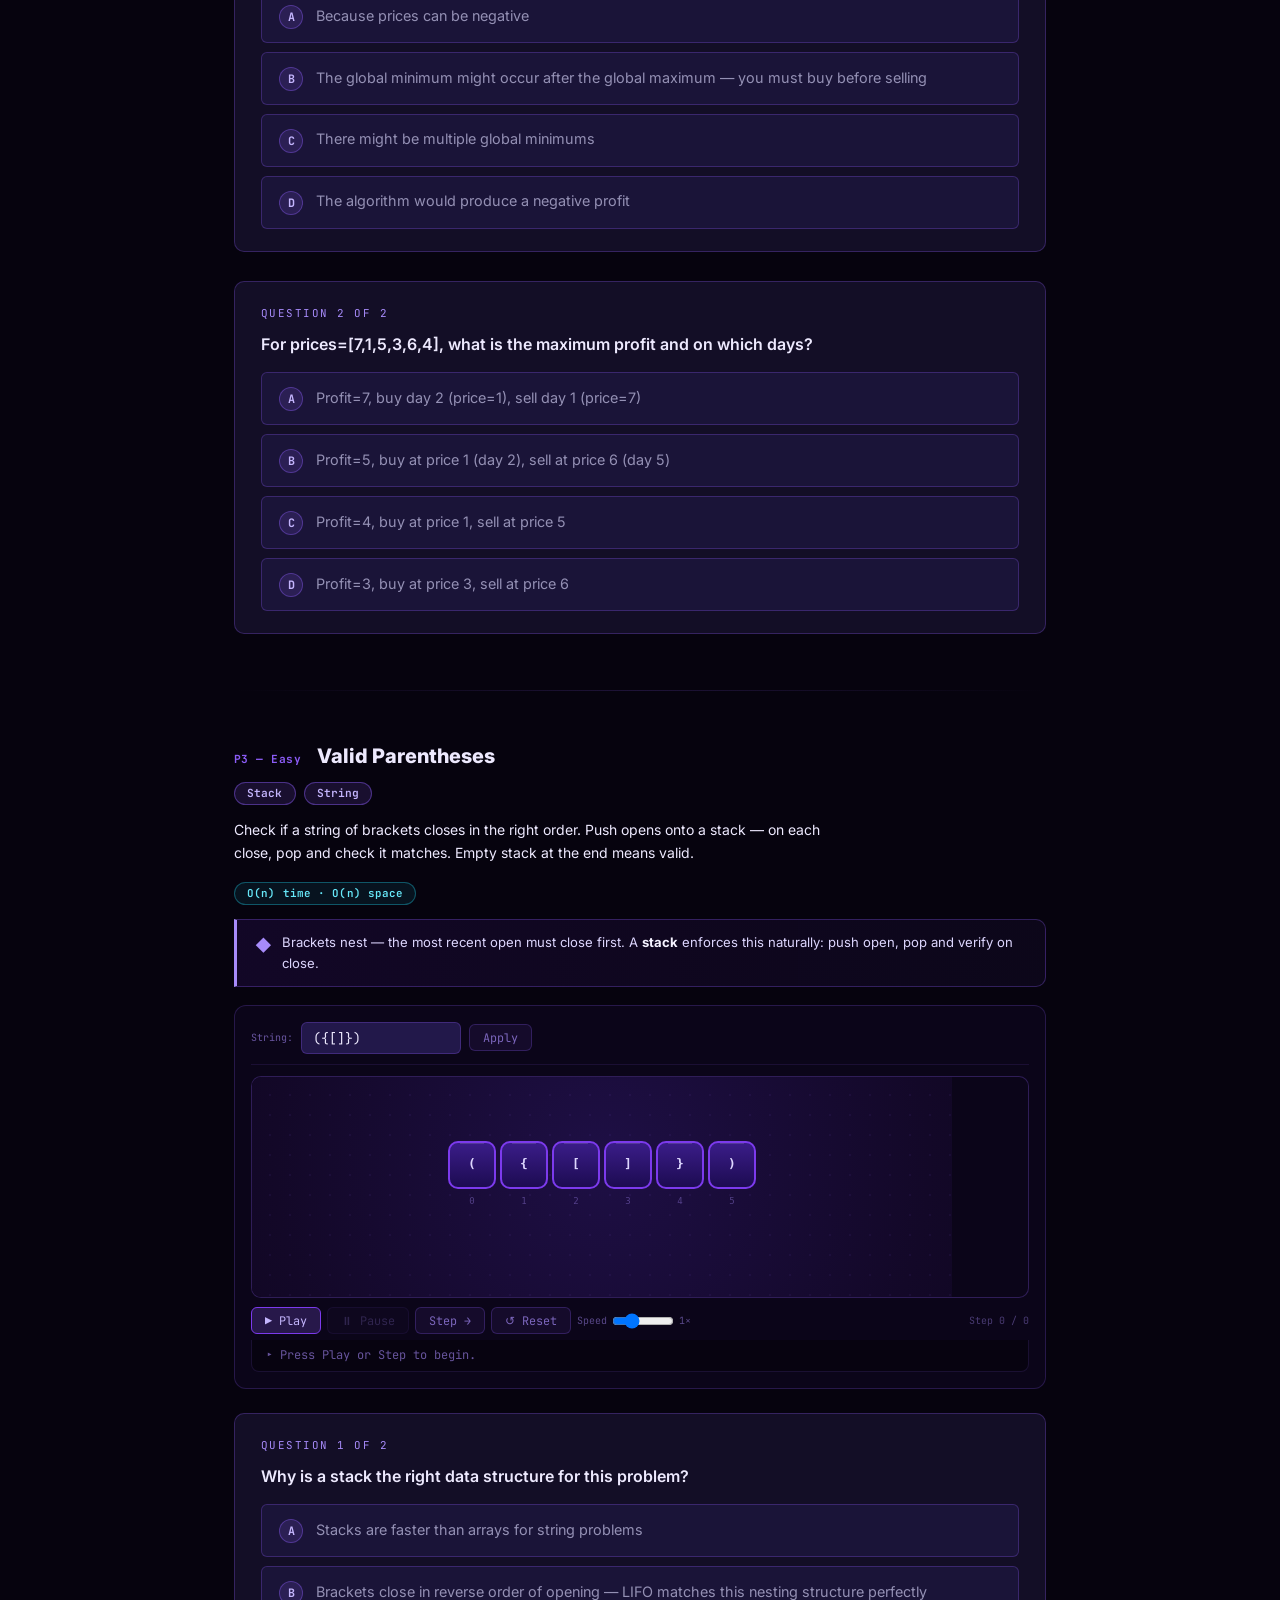
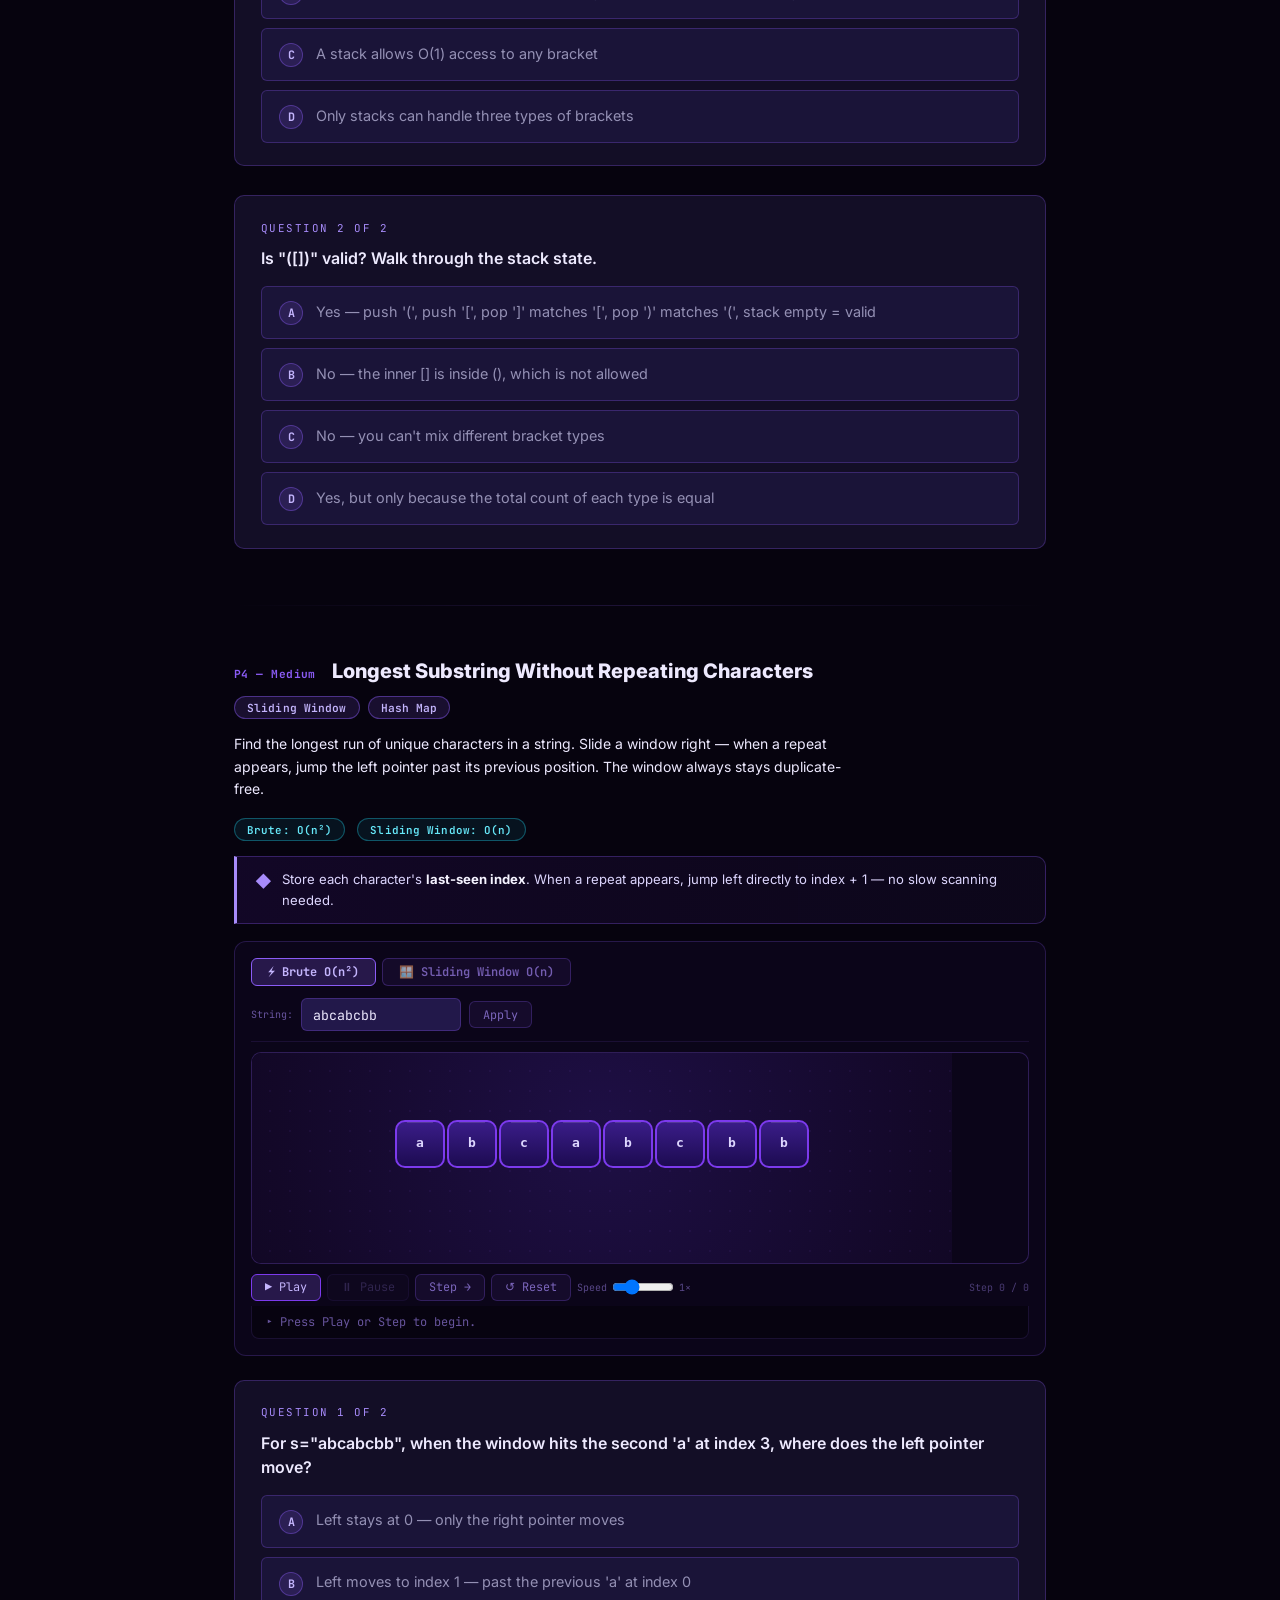
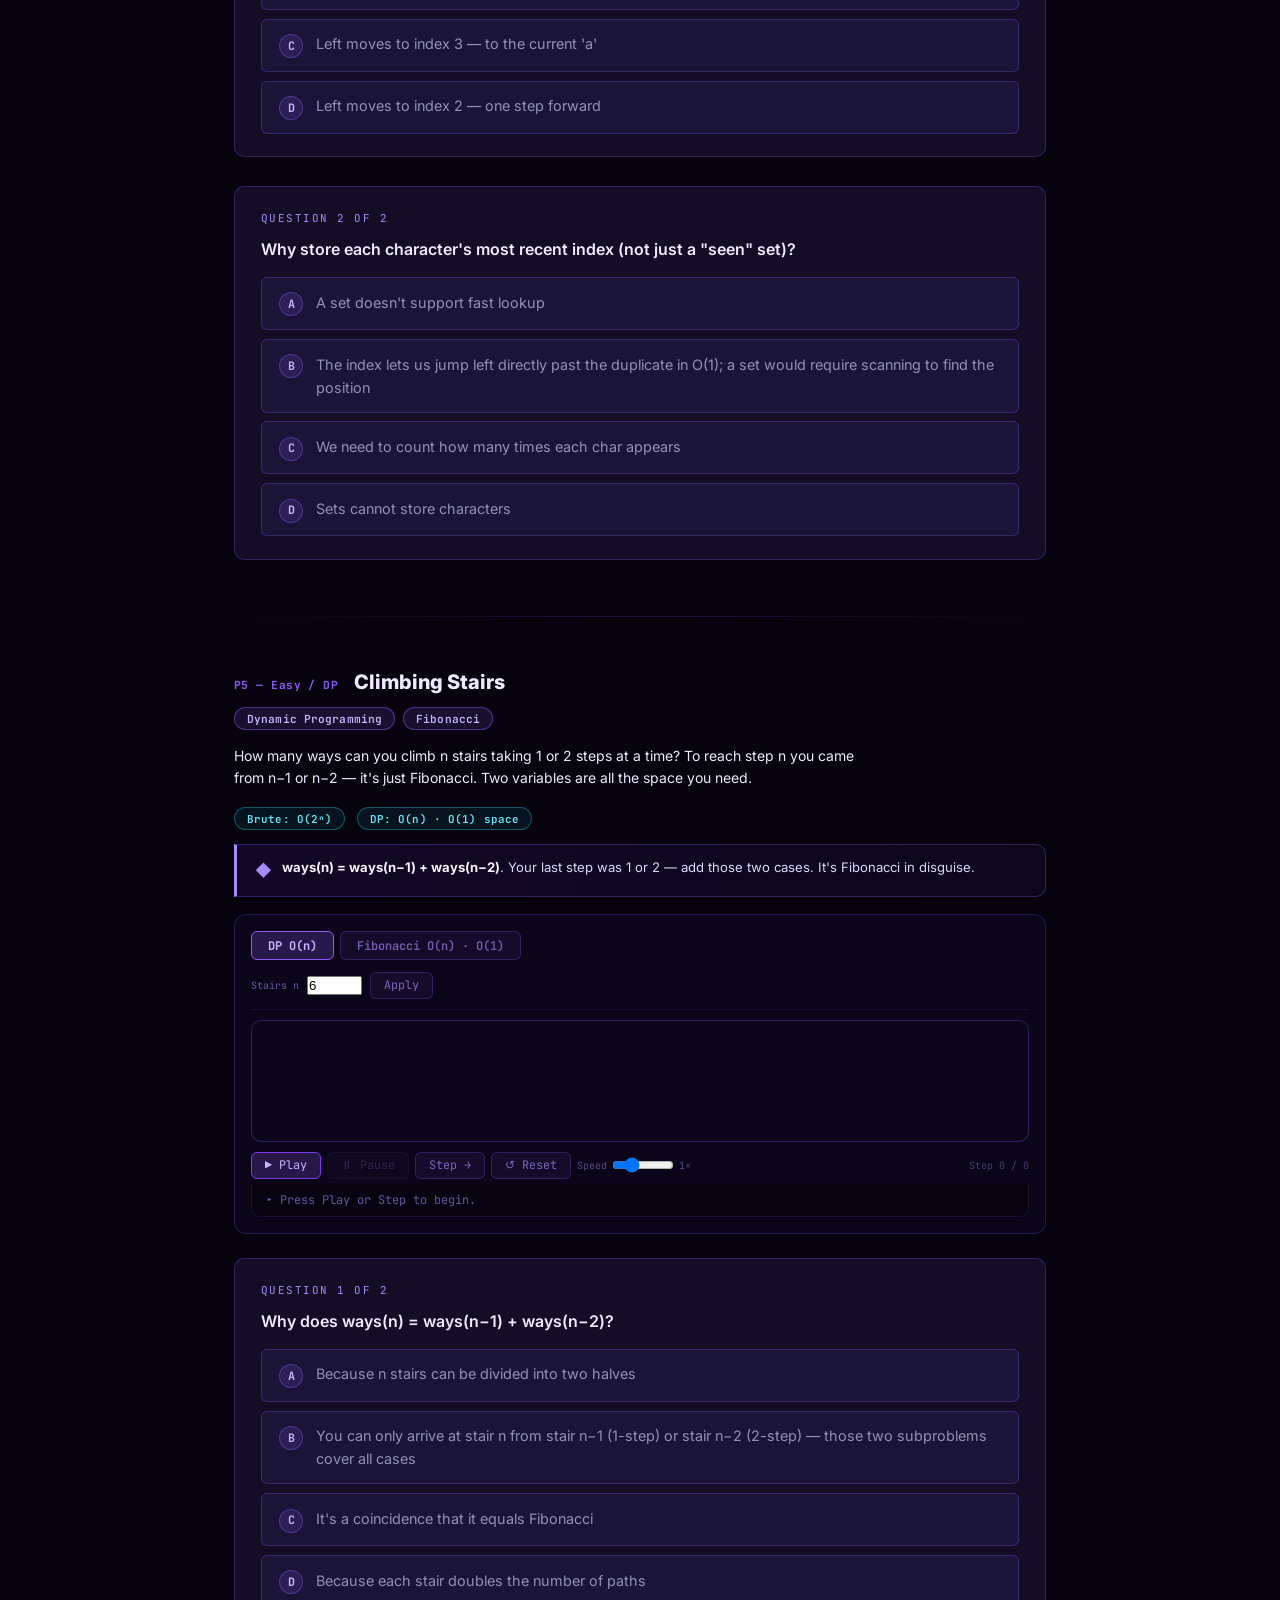
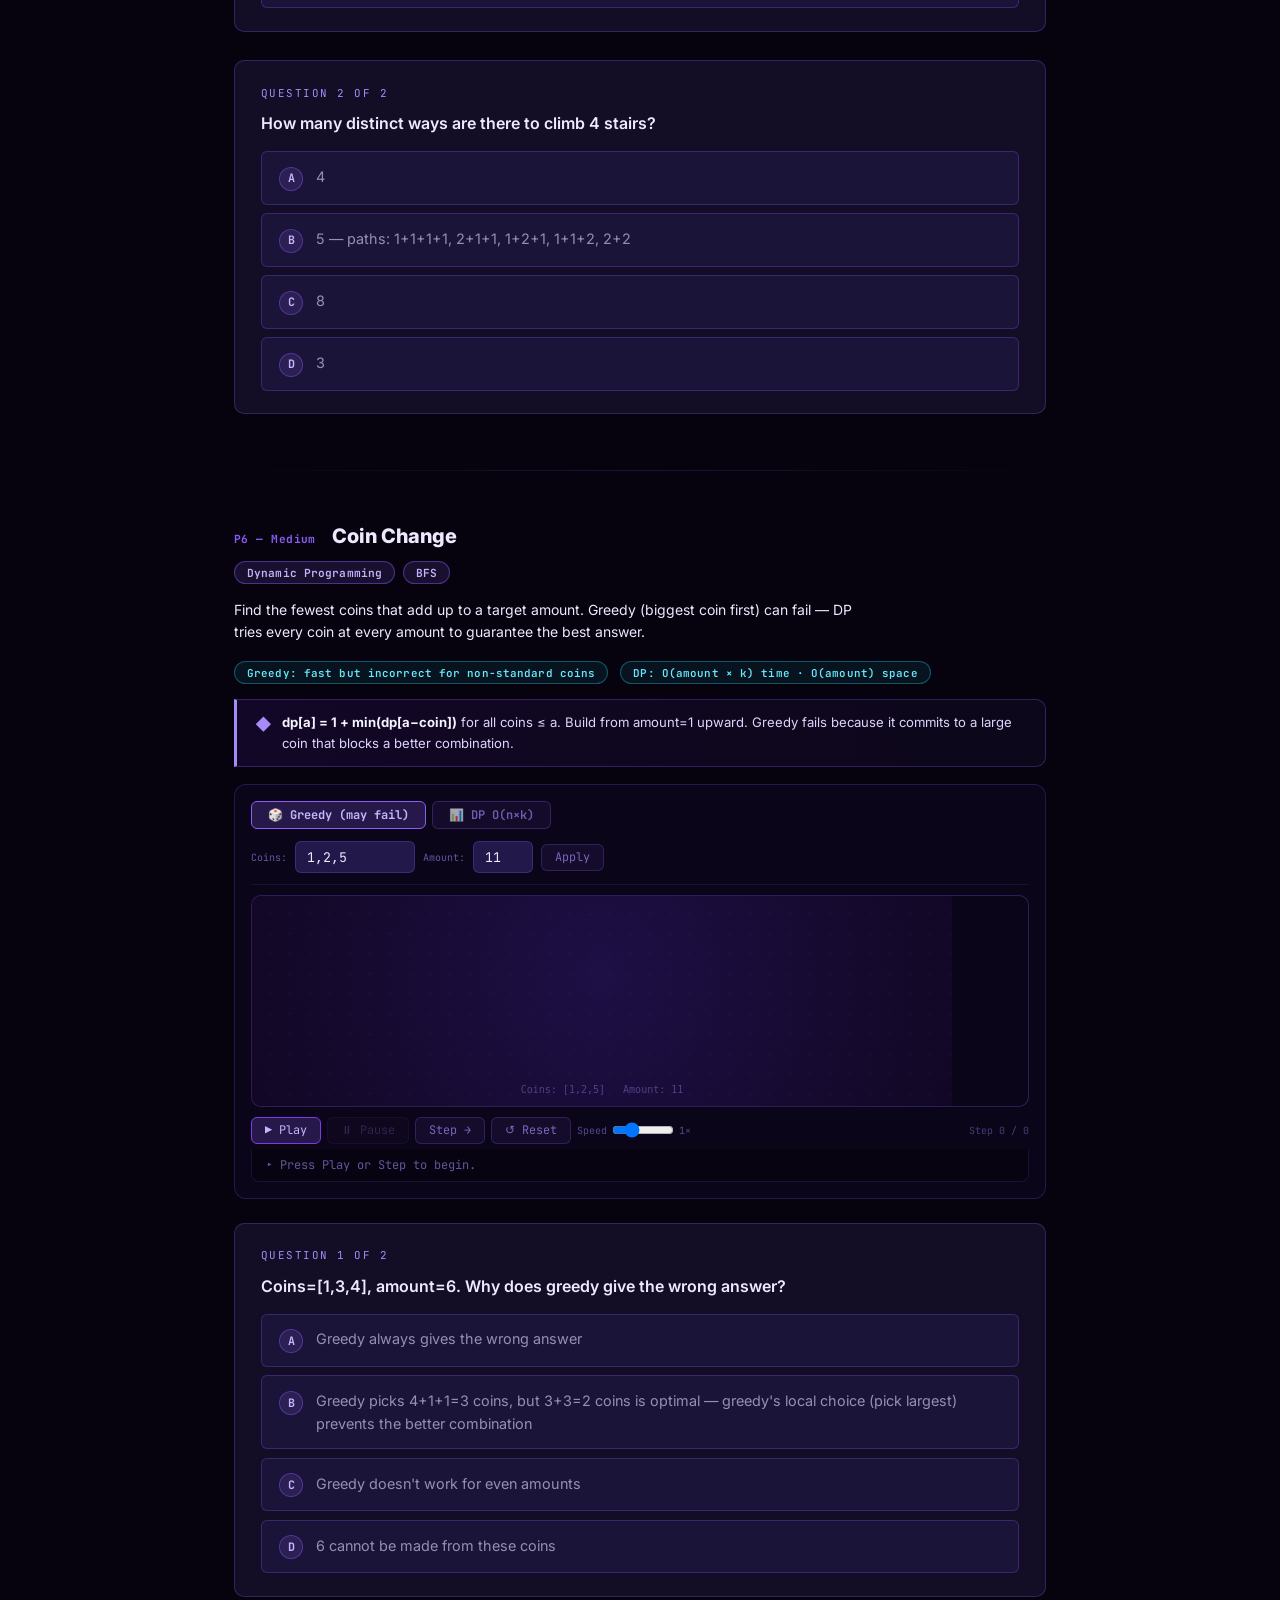
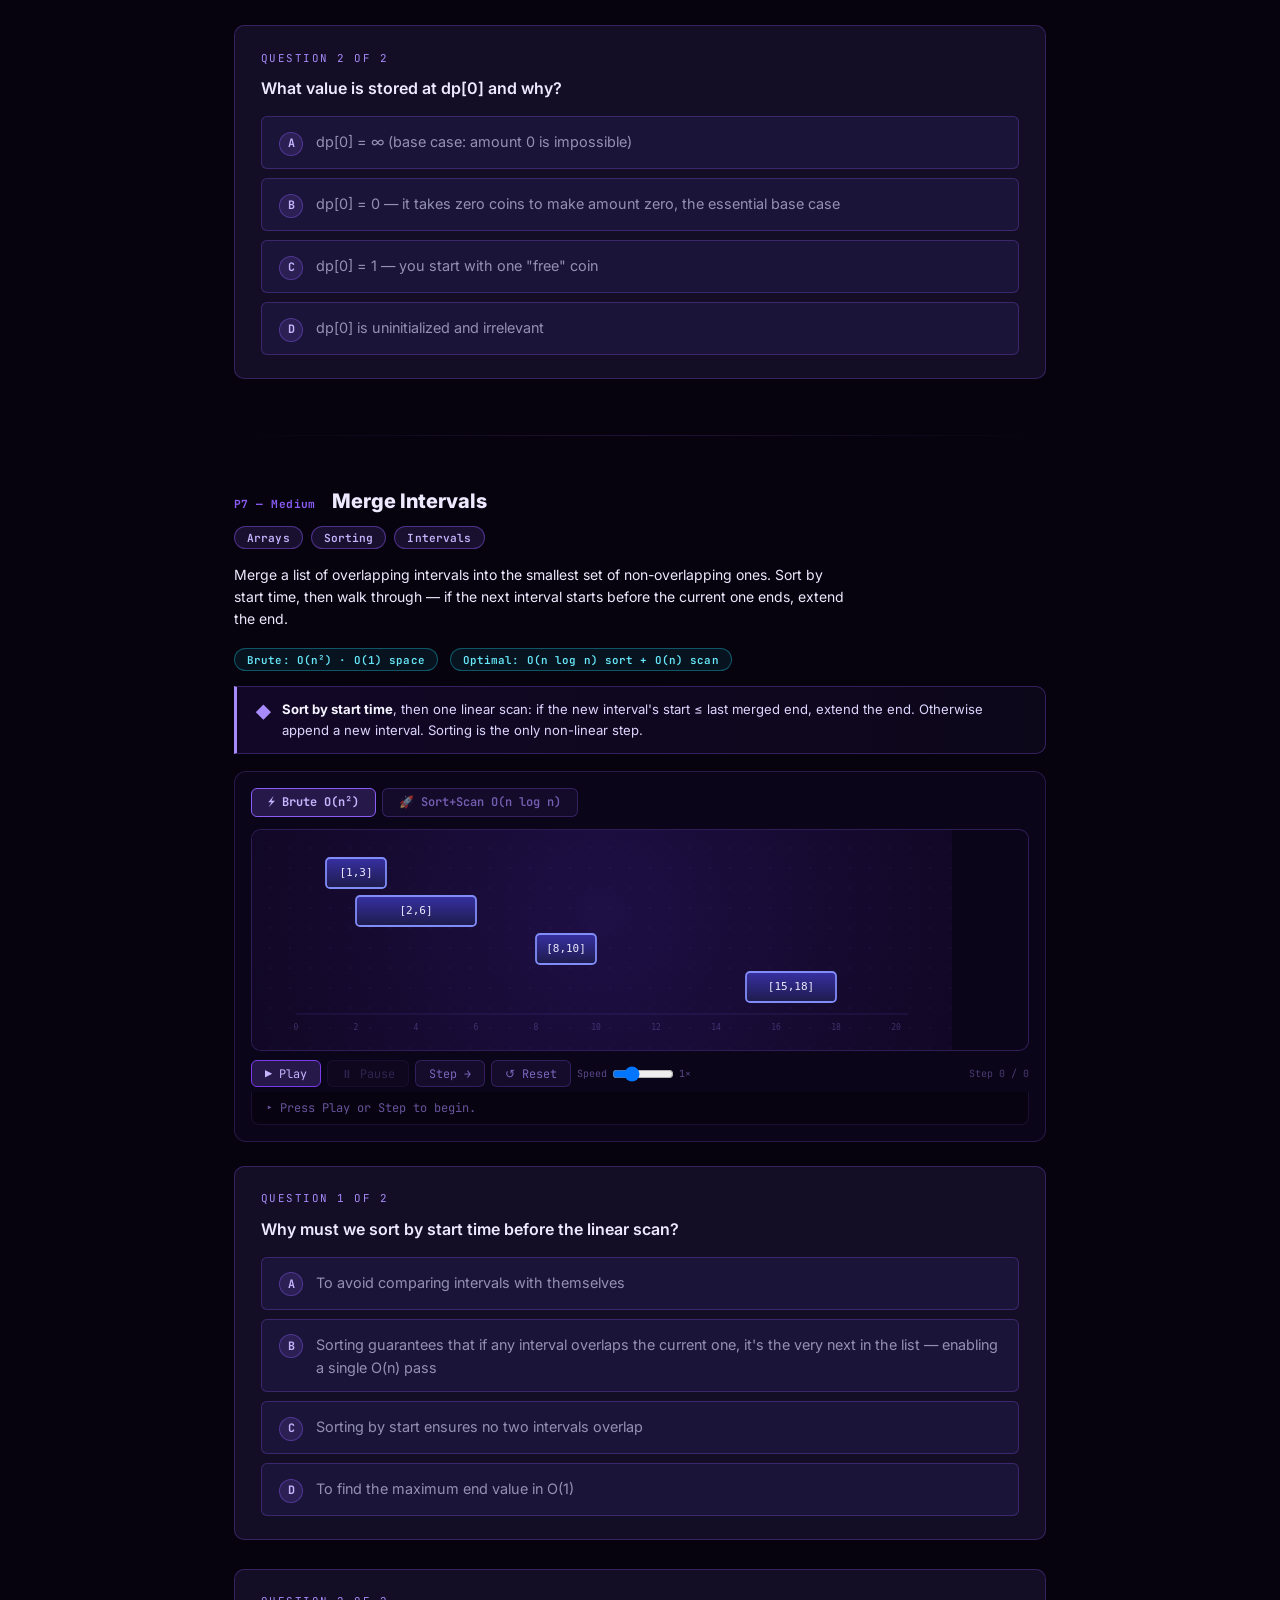
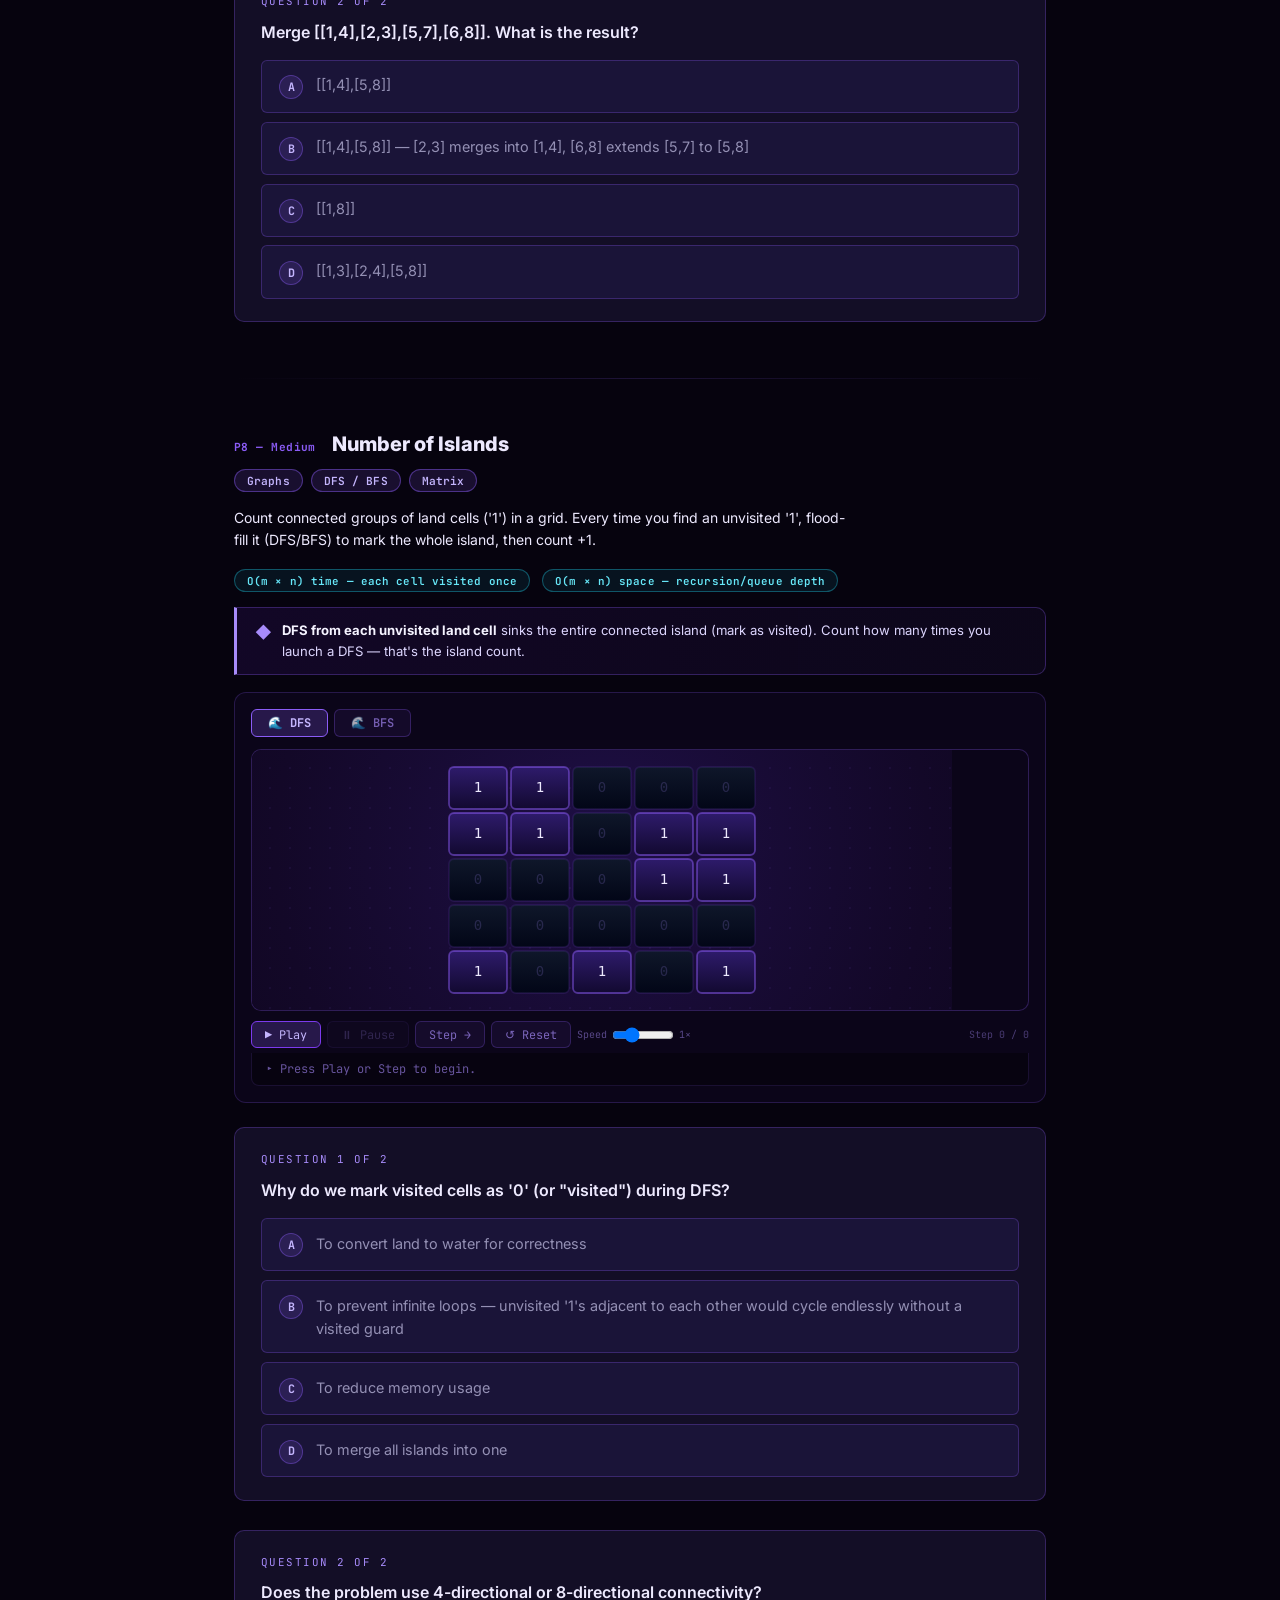
==== commit baebadec: "Add P161–P170: Batch 7 — DP continued + String algorithms P161 Word Break (DP + HashSet) P162 Palind" ====
--- a/problems.html
+++ b/problems.html
@@ -4072,6 +4072,266 @@
     </div>
   </div>
 
+  <!-- P170 Target Sum -->
+  <div class="prob-section" id="p-target-sum">
+    <div class="prob-section-header"><span class="prob-section-num">P170 — Medium</span><span class="prob-section-title">Target Sum</span></div>
+    <div class="prob-section-meta"><span class="prob-tag">Array</span><span class="prob-tag">DFS</span><span class="prob-tag">Dynamic Programming</span></div>
+    <p class="prob-section-desc">Assign a + or − sign to each number — count how many assignments make the total equal the target. DFS explores all 2ⁿ assignments; DP reduces it to a subset-sum problem.</p>
+    <div class="prob-complexity"><span class="prob-compl-chip">DFS: O(2ⁿ)</span><span class="prob-compl-chip">DP: O(n·sum)</span></div>
+    <div class="prob-insight"><span class="pi-icon">&#9670;</span><span>Let P = sum of + numbers. Then P − (total − P) = target → <strong>P = (total + target) / 2</strong>. Count subsets summing to P — this converts the problem to a standard 0/1 knapsack count.</span></div>
+    <div class="prob-demo"><div class="prob-demo-inner" id="prob-target-sum"></div></div>
+    <div class="quiz-section" style="margin-top:1.5rem;">
+      <div class="quiz-question"><div class="quiz-q-num">Question 1 of 2</div><div class="quiz-q-text">How does the DFS/backtracking approach work?</div>
+        <div class="quiz-options">
+          <div class="quiz-option" data-correct="true" data-explanation="At each index, we branch into two recursive calls: one adding the current number, one subtracting it. When we reach the end, check if the running sum equals the target. Each branch explores one complete assignment."><span class="opt-letter">A</span>At each index, recurse twice: once with +nums[i] and once with −nums[i]; count branches where the final sum equals target</div>
+          <div class="quiz-option" data-correct="false"><span class="opt-letter">B</span>Sort first and use two pointers</div>
+          <div class="quiz-option" data-correct="false"><span class="opt-letter">C</span>Greedy: always assign the sign that moves sum closer to target</div>
+          <div class="quiz-option" data-correct="false"><span class="opt-letter">D</span>BFS level by level with a running sum</div>
+        </div><div class="quiz-feedback"></div></div>
+      <div class="quiz-question"><div class="quiz-q-num">Question 2 of 2</div><div class="quiz-q-text">The DP insight reduces this to "count subsets summing to P = (total+target)/2". What if (total+target) is odd?</div>
+        <div class="quiz-options">
+          <div class="quiz-option" data-correct="true" data-explanation="If (total + target) is odd, P cannot be an integer — no valid split exists. Return 0 immediately. The DP is only valid when (total + target) is even and non-negative."><span class="opt-letter">A</span>Return 0 — P must be a whole number; odd sum means no valid assignment exists</div>
+          <div class="quiz-option" data-correct="false"><span class="opt-letter">B</span>Round P down and proceed</div>
+          <div class="quiz-option" data-correct="false"><span class="opt-letter">C</span>Use floating-point DP</div>
+          <div class="quiz-option" data-correct="false"><span class="opt-letter">D</span>Fall back to DFS in this edge case</div>
+        </div><div class="quiz-feedback"></div></div>
+    </div>
+  </div>
+
+  <!-- P169 Longest Palindromic Substring -->
+  <div class="prob-section" id="p-longest-palin-substring">
+    <div class="prob-section-header"><span class="prob-section-num">P169 — Medium</span><span class="prob-section-title">Longest Palindromic Substring</span></div>
+    <div class="prob-section-meta"><span class="prob-tag">String</span><span class="prob-tag">Dynamic Programming</span></div>
+    <p class="prob-section-desc">Find the longest substring of s that reads the same forwards and backwards. The expand-around-center approach treats each character (and each gap) as a potential palindrome center.</p>
+    <div class="prob-complexity"><span class="prob-compl-chip">Expand: O(n²) · O(1)</span><span class="prob-compl-chip">Manacher: O(n)</span></div>
+    <div class="prob-insight"><span class="pi-icon">&#9670;</span><span>Expand outward from each center while characters match. There are <strong>2n−1 centers</strong> (n single chars + n−1 gaps between chars). Track the longest expansion seen — no 2D table needed.</span></div>
+    <div class="prob-demo"><div class="prob-demo-inner" id="prob-longest-palin-substring"></div></div>
+    <div class="quiz-section" style="margin-top:1.5rem;">
+      <div class="quiz-question"><div class="quiz-q-num">Question 1 of 2</div><div class="quiz-q-text">Why do we check both odd and even-length palindromes separately?</div>
+        <div class="quiz-options">
+          <div class="quiz-option" data-correct="true" data-explanation="Odd palindromes (like 'aba') expand from a single center character. Even palindromes (like 'abba') have their center between two characters. If we only checked single-char centers, we'd miss all even-length palindromes."><span class="opt-letter">A</span>Odd palindromes expand from one char (index i,i); even ones expand from the gap (i, i+1) — different starting points</div>
+          <div class="quiz-option" data-correct="false"><span class="opt-letter">B</span>Even palindromes require DP; odd ones use expand</div>
+          <div class="quiz-option" data-correct="false"><span class="opt-letter">C</span>Odd-length strings only have odd palindromes</div>
+          <div class="quiz-option" data-correct="false"><span class="opt-letter">D</span>They use different comparison directions</div>
+        </div><div class="quiz-feedback"></div></div>
+      <div class="quiz-question"><div class="quiz-q-num">Question 2 of 2</div><div class="quiz-q-text">What is the longest palindromic substring of "cbbd"?</div>
+        <div class="quiz-options">
+          <div class="quiz-option" data-correct="false"><span class="opt-letter">A</span>"cbbd"</div>
+          <div class="quiz-option" data-correct="false"><span class="opt-letter">C</span>"cbb"</div>
+          <div class="quiz-option" data-correct="true" data-explanation="'bb' is a palindrome of length 2. No length-3 palindrome exists (cbbd has no three chars a,b,a or b,a,b pattern). 'c', 'b', 'b', 'd' are length-1 palindromes — 'bb' wins."><span class="opt-letter">B</span>"bb" (length 2)</div>
+          <div class="quiz-option" data-correct="false"><span class="opt-letter">D</span>"b" (length 1 only)</div>
+        </div><div class="quiz-feedback"></div></div>
+    </div>
+  </div>
+
+  <!-- P168 Stock Buy Sell with Cooldown -->
+  <div class="prob-section" id="p-stock-cooldown">
+    <div class="prob-section-header"><span class="prob-section-num">P168 — Medium</span><span class="prob-section-title">Best Time to Buy and Sell Stock with Cooldown</span></div>
+    <div class="prob-section-meta"><span class="prob-tag">Array</span><span class="prob-tag">Dynamic Programming</span></div>
+    <p class="prob-section-desc">Maximize profit from unlimited trades, but after selling you must rest one day before buying again. A three-state machine (hold, sold, rest) captures every valid transition cleanly.</p>
+    <div class="prob-complexity"><span class="prob-compl-chip">O(n) time · O(1) space</span></div>
+    <div class="prob-insight"><span class="pi-icon">&#9670;</span><span>Three states: <strong>hold</strong> (own stock), <strong>sold</strong> (just sold today), <strong>rest</strong> (cooldown/idle). Transitions: hold → sold, sold → rest, rest → hold or rest. Max answer is max(sold, rest) on the last day.</span></div>
+    <div class="prob-demo"><div class="prob-demo-inner" id="prob-stock-cooldown"></div></div>
+    <div class="quiz-section" style="margin-top:1.5rem;">
+      <div class="quiz-question"><div class="quiz-q-num">Question 1 of 2</div><div class="quiz-q-text">Why can't you buy on the day immediately after selling?</div>
+        <div class="quiz-options">
+          <div class="quiz-option" data-correct="true" data-explanation="The problem imposes a cooldown: after selling, you must wait one day before you can buy again. The 'sold → rest → hold' path in the state machine enforces this one-day gap."><span class="opt-letter">A</span>The problem's cooldown rule requires a one-day rest — modeled by the sold → rest → hold path</div>
+          <div class="quiz-option" data-correct="false"><span class="opt-letter">B</span>You might hold two stocks simultaneously</div>
+          <div class="quiz-option" data-correct="false"><span class="opt-letter">C</span>The price on that day is always lower</div>
+          <div class="quiz-option" data-correct="false"><span class="opt-letter">D</span>Commission fees apply on buy-after-sell</div>
+        </div><div class="quiz-feedback"></div></div>
+      <div class="quiz-question"><div class="quiz-q-num">Question 2 of 2</div><div class="quiz-q-text">What is hold[i] in terms of previous states?</div>
+        <div class="quiz-options">
+          <div class="quiz-option" data-correct="true" data-explanation="hold[i] = max(hold[i−1], rest[i−1] − price[i]). Either we already held the stock (hold[i−1]) or we buy today (only from 'rest' state, paying price[i])."><span class="opt-letter">A</span>max(hold[i−1], rest[i−1] − price[i]) — keep holding, or buy from rest state</div>
+          <div class="quiz-option" data-correct="false"><span class="opt-letter">B</span>max(sold[i−1], rest[i−1]) − price[i]</div>
+          <div class="quiz-option" data-correct="false"><span class="opt-letter">C</span>hold[i−1] + price[i]</div>
+          <div class="quiz-option" data-correct="false"><span class="opt-letter">D</span>max(hold[i−1], hold[i−2] − price[i])</div>
+        </div><div class="quiz-feedback"></div></div>
+    </div>
+  </div>
+
+  <!-- P167 Maximal Square -->
+  <div class="prob-section" id="p-maximal-square">
+    <div class="prob-section-header"><span class="prob-section-num">P167 — Medium</span><span class="prob-section-title">Maximal Square</span></div>
+    <div class="prob-section-meta"><span class="prob-tag">Array</span><span class="prob-tag">Dynamic Programming</span><span class="prob-tag">Matrix</span></div>
+    <p class="prob-section-desc">Find the largest square containing only 1s in a binary matrix. The DP table stores the side length of the largest all-1 square with each cell as its bottom-right corner.</p>
+    <div class="prob-complexity"><span class="prob-compl-chip">O(m·n) time · O(m·n) space → O(n) with 2 rows</span></div>
+    <div class="prob-insight"><span class="pi-icon">&#9670;</span><span>dp[r][c] = 1 + <strong>min(dp[r−1][c], dp[r][c−1], dp[r−1][c−1])</strong> when grid[r][c]='1'. The minimum of three neighbors limits the square size — a single 0 in any direction caps it.</span></div>
+    <div class="prob-demo"><div class="prob-demo-inner" id="prob-maximal-square"></div></div>
+    <div class="quiz-section" style="margin-top:1.5rem;">
+      <div class="quiz-question"><div class="quiz-q-num">Question 1 of 2</div><div class="quiz-q-text">Why do we take the minimum of three neighbors?</div>
+        <div class="quiz-options">
+          <div class="quiz-option" data-correct="true" data-explanation="The square's side length is bounded by the smallest of: the square above (top), the square to the left, and the square diagonally up-left. A missing '1' in any direction breaks the square, so the minimum is the constraint."><span class="opt-letter">A</span>Any 0 in any direction breaks the square — the minimum of top, left, and diagonal limits the valid side length</div>
+          <div class="quiz-option" data-correct="false"><span class="opt-letter">B</span>We take the minimum to avoid overflow</div>
+          <div class="quiz-option" data-correct="false"><span class="opt-letter">C</span>Maximum would count non-square rectangles</div>
+          <div class="quiz-option" data-correct="false"><span class="opt-letter">D</span>Three cells average to give the side length</div>
+        </div><div class="quiz-feedback"></div></div>
+      <div class="quiz-question"><div class="quiz-q-num">Question 2 of 2</div><div class="quiz-q-text">The answer is dp[r][c]² — what does the square of the DP value represent?</div>
+        <div class="quiz-options">
+          <div class="quiz-option" data-correct="true" data-explanation="dp[r][c] is the side length of the largest all-1 square ending at (r,c). The area = side² = dp[r][c]². We track the global maximum of dp[r][c] and square it at the end."><span class="opt-letter">A</span>dp[r][c] is the side length — area = side² so we square it to get the area in cells</div>
+          <div class="quiz-option" data-correct="false"><span class="opt-letter">B</span>The DP value is already the area</div>
+          <div class="quiz-option" data-correct="false"><span class="opt-letter">C</span>Squaring converts to perimeter</div>
+          <div class="quiz-option" data-correct="false"><span class="opt-letter">D</span>The square root of dp[r][c] is the side length</div>
+        </div><div class="quiz-feedback"></div></div>
+    </div>
+  </div>
+
+  <!-- P166 Partition Equal Subset Sum -->
+  <div class="prob-section" id="p-partition-equal-subset">
+    <div class="prob-section-header"><span class="prob-section-num">P166 — Medium</span><span class="prob-section-title">Partition Equal Subset Sum</span></div>
+    <div class="prob-section-meta"><span class="prob-tag">Array</span><span class="prob-tag">Dynamic Programming</span></div>
+    <p class="prob-section-desc">Can the array be split into two subsets with equal sums? This is 0/1 knapsack: check if any subset sums to total/2. Traverse backwards to avoid reusing elements.</p>
+    <div class="prob-complexity"><span class="prob-compl-chip">O(n · sum/2) time · O(sum/2) space</span></div>
+    <div class="prob-insight"><span class="pi-icon">&#9670;</span><span>For each number, iterate the dp array <strong>right to left</strong>: dp[s] |= dp[s−num]. Right-to-left ensures each number is used at most once (0/1 knapsack). If dp[total/2] is true, a valid split exists.</span></div>
+    <div class="prob-demo"><div class="prob-demo-inner" id="prob-partition-equal-subset"></div></div>
+    <div class="quiz-section" style="margin-top:1.5rem;">
+      <div class="quiz-question"><div class="quiz-q-num">Question 1 of 2</div><div class="quiz-q-text">Why must the total sum be even for a solution to exist?</div>
+        <div class="quiz-options">
+          <div class="quiz-option" data-correct="true" data-explanation="Both subsets must have equal integer sums. If the total is odd, it can't be split into two equal integer halves — one would need to be a fraction. Early-exit with false."><span class="opt-letter">A</span>Equal integer sums require the total to be divisible by 2 — an odd total has no integer half</div>
+          <div class="quiz-option" data-correct="false"><span class="opt-letter">B</span>The DP array size would be fractional</div>
+          <div class="quiz-option" data-correct="false"><span class="opt-letter">C</span>Odd totals always have duplicate elements</div>
+          <div class="quiz-option" data-correct="false"><span class="opt-letter">D</span>Even totals are easier to process in O(1)</div>
+        </div><div class="quiz-feedback"></div></div>
+      <div class="quiz-question"><div class="quiz-q-num">Question 2 of 2</div><div class="quiz-q-text">Why iterate the dp array from right to left when adding each number?</div>
+        <div class="quiz-options">
+          <div class="quiz-option" data-correct="true" data-explanation="Going right-to-left ensures that when we update dp[s], dp[s−num] still reflects the state before adding this number — so each number is only counted once (0/1 knapsack). Left-to-right would let a single number be reused (unbounded knapsack)."><span class="opt-letter">B</span>Right-to-left preserves dp[s−num] from before this number was added — prevents reusing the same element</div>
+          <div class="quiz-option" data-correct="false"><span class="opt-letter">A</span>Right-to-left is faster due to cache locality</div>
+          <div class="quiz-option" data-correct="false"><span class="opt-letter">C</span>Left-to-right would skip some sums</div>
+          <div class="quiz-option" data-correct="false"><span class="opt-letter">D</span>It doesn't matter — both directions give the same result</div>
+        </div><div class="quiz-feedback"></div></div>
+    </div>
+  </div>
+
+  <!-- P165 Decode Ways -->
+  <div class="prob-section" id="p-decode-ways">
+    <div class="prob-section-header"><span class="prob-section-num">P165 — Medium</span><span class="prob-section-title">Decode Ways</span></div>
+    <div class="prob-section-meta"><span class="prob-tag">String</span><span class="prob-tag">Dynamic Programming</span></div>
+    <p class="prob-section-desc">Count the number of ways to decode a digit string where '1'→'A', …, '26'→'Z'. At each position you can decode one digit or two — but '0' alone is invalid and two-digit codes must be 10–26.</p>
+    <div class="prob-complexity"><span class="prob-compl-chip">O(n) time · O(1) space (2 vars)</span></div>
+    <div class="prob-insight"><span class="pi-icon">&#9670;</span><span>dp[i] = dp[i−1] (if s[i−1] ≠ '0') + dp[i−2] (if s[i−2..i−1] in 10–26). A leading '0' makes the single-digit decode impossible; two-digit decode is only valid for "10"–"26".</span></div>
+    <div class="prob-demo"><div class="prob-demo-inner" id="prob-decode-ways"></div></div>
+    <div class="quiz-section" style="margin-top:1.5rem;">
+      <div class="quiz-question"><div class="quiz-q-num">Question 1 of 2</div><div class="quiz-q-text">Why does '0' make dp[i] smaller?</div>
+        <div class="quiz-options">
+          <div class="quiz-option" data-correct="true" data-explanation="'0' alone cannot map to any letter (letters start at '1'). So the single-char decode contributes 0 ways. Only if the preceding digit forms '10' or '20' does '0' contribute — via the two-digit path."><span class="opt-letter">A</span>'0' has no single-char mapping ('A'='1', 'Z'='26') — it contributes 0 to dp[i] unless the pair is '10' or '20'</div>
+          <div class="quiz-option" data-correct="false"><span class="opt-letter">B</span>'0' always means the string is invalid</div>
+          <div class="quiz-option" data-correct="false"><span class="opt-letter">C</span>'0' resets dp[i] to 0 always</div>
+          <div class="quiz-option" data-correct="false"><span class="opt-letter">D</span>'0' doubles the number of decodings</div>
+        </div><div class="quiz-feedback"></div></div>
+      <div class="quiz-question"><div class="quiz-q-num">Question 2 of 2</div><div class="quiz-q-text">How many ways can "226" be decoded?</div>
+        <div class="quiz-options">
+          <div class="quiz-option" data-correct="true" data-explanation="'226' can be decoded as: [2,2,6]='BBF', [22,6]='VF', or [2,26]='BZ' — 3 ways. dp trace: dp[0]=1, dp[1]=1, dp[2]=2, dp[3]=3."><span class="opt-letter">A</span>3 ways: 'BBF' (2,2,6), 'VF' (22,6), 'BZ' (2,26)</div>
+          <div class="quiz-option" data-correct="false"><span class="opt-letter">B</span>2 ways</div>
+          <div class="quiz-option" data-correct="false"><span class="opt-letter">C</span>4 ways</div>
+          <div class="quiz-option" data-correct="false"><span class="opt-letter">D</span>1 way</div>
+        </div><div class="quiz-feedback"></div></div>
+    </div>
+  </div>
+
+  <!-- P164 Minimum Path Sum -->
+  <div class="prob-section" id="p-min-path-sum">
+    <div class="prob-section-header"><span class="prob-section-num">P164 — Medium</span><span class="prob-section-title">Minimum Path Sum</span></div>
+    <div class="prob-section-meta"><span class="prob-tag">Array</span><span class="prob-tag">Dynamic Programming</span><span class="prob-tag">Matrix</span></div>
+    <p class="prob-section-desc">Find the path from top-left to bottom-right of a grid (only right/down moves) that minimizes the sum of all values visited. Build the DP table in-place.</p>
+    <div class="prob-complexity"><span class="prob-compl-chip">O(m·n) time · O(1) extra space (in-place)</span></div>
+    <div class="prob-insight"><span class="pi-icon">&#9670;</span><span>dp[r][c] = grid[r][c] + <strong>min(dp[r−1][c], dp[r][c−1])</strong>. You can only arrive from above or from the left, so take the cheaper path to each cell. Update the grid in-place — no extra array needed.</span></div>
+    <div class="prob-demo"><div class="prob-demo-inner" id="prob-min-path-sum"></div></div>
+    <div class="quiz-section" style="margin-top:1.5rem;">
+      <div class="quiz-question"><div class="quiz-q-num">Question 1 of 2</div><div class="quiz-q-text">Why are the first row and first column initialized with cumulative sums?</div>
+        <div class="quiz-options">
+          <div class="quiz-option" data-correct="true" data-explanation="The first row has only right-moves available; the first column only down-moves. There's exactly one path to each edge cell, so its minimum cost is just the running sum of all preceding cells."><span class="opt-letter">A</span>Edge cells have only one direction to arrive from — cumulative sum is the only (and therefore minimum) path</div>
+          <div class="quiz-option" data-correct="false"><span class="opt-letter">B</span>They are set to infinity as sentinels</div>
+          <div class="quiz-option" data-correct="false"><span class="opt-letter">C</span>To enable binary search in inner cells</div>
+          <div class="quiz-option" data-correct="false"><span class="opt-letter">D</span>Edge cells always contain 0</div>
+        </div><div class="quiz-feedback"></div></div>
+      <div class="quiz-question"><div class="quiz-q-num">Question 2 of 2</div><div class="quiz-q-text">What is the minimum path sum for grid [[1,3,1],[1,5,1],[4,2,1]]?</div>
+        <div class="quiz-options">
+          <div class="quiz-option" data-correct="false"><span class="opt-letter">A</span>8</div>
+          <div class="quiz-option" data-correct="true" data-explanation="Path: 1→3→1→1→1 = 7. DP fills top-row=[1,4,5], left-col=[1,2,6]. Interior: dp[1][1]=5+min(4,2)=7→ actually 1+5+min… The optimal path is 1→3→1→1→1=7."><span class="opt-letter">B</span>7 (path: 1→3→1→1→1)</div>
+          <div class="quiz-option" data-correct="false"><span class="opt-letter">C</span>9</div>
+          <div class="quiz-option" data-correct="false"><span class="opt-letter">D</span>6</div>
+        </div><div class="quiz-feedback"></div></div>
+    </div>
+  </div>
+
+  <!-- P163 Maximum Product Subarray -->
+  <div class="prob-section" id="p-max-product-subarray">
+    <div class="prob-section-header"><span class="prob-section-num">P163 — Medium</span><span class="prob-section-title">Maximum Product Subarray</span></div>
+    <div class="prob-section-meta"><span class="prob-tag">Array</span><span class="prob-tag">Dynamic Programming</span></div>
+    <p class="prob-section-desc">Find the contiguous subarray with the largest product. Negatives flip max to min and vice versa — so you must track both the running maximum and minimum at every step.</p>
+    <div class="prob-complexity"><span class="prob-compl-chip">O(n) time · O(1) space</span></div>
+    <div class="prob-insight"><span class="pi-icon">&#9670;</span><span>At each element, the candidates for the new max are: <strong>the element itself, maxSoFar×element, minSoFar×element</strong>. A negative × negative min becomes a new max — tracking both prevents missing this.</span></div>
+    <div class="prob-demo"><div class="prob-demo-inner" id="prob-max-product-subarray"></div></div>
+    <div class="quiz-section" style="margin-top:1.5rem;">
+      <div class="quiz-question"><div class="quiz-q-num">Question 1 of 2</div><div class="quiz-q-text">Why must you track the running minimum alongside the maximum?</div>
+        <div class="quiz-options">
+          <div class="quiz-option" data-correct="true" data-explanation="A negative minimum can become the new maximum when multiplied by a negative number. If you only track the max, you'd miss the case where two negatives produce a large positive."><span class="opt-letter">A</span>A negative minimum × a negative element becomes a large positive — ignoring it misses the optimal answer</div>
+          <div class="quiz-option" data-correct="false"><span class="opt-letter">B</span>The minimum tracks the worst-case answer</div>
+          <div class="quiz-option" data-correct="false"><span class="opt-letter">C</span>Minimum avoids integer overflow</div>
+          <div class="quiz-option" data-correct="false"><span class="opt-letter">D</span>Both max and min are needed to detect zeros</div>
+        </div><div class="quiz-feedback"></div></div>
+      <div class="quiz-question"><div class="quiz-q-num">Question 2 of 2</div><div class="quiz-q-text">What happens to maxProduct when you encounter a 0?</div>
+        <div class="quiz-options">
+          <div class="quiz-option" data-correct="true" data-explanation="Multiplying by 0 resets both maxProduct and minProduct to 0. The subarray effectively must restart after the 0. The next element starts fresh — both max and min become the element itself (since element × 0 = 0, and just the element alone may be better)."><span class="opt-letter">A</span>Both max and min reset to 0 (or the next element) — a 0 breaks any non-zero product subarray</div>
+          <div class="quiz-option" data-correct="false"><span class="opt-letter">B</span>maxProduct becomes −∞</div>
+          <div class="quiz-option" data-correct="false"><span class="opt-letter">C</span>maxProduct is unchanged — skip zeros</div>
+          <div class="quiz-option" data-correct="false"><span class="opt-letter">D</span>The zero resets only the minimum, not the maximum</div>
+        </div><div class="quiz-feedback"></div></div>
+    </div>
+  </div>
+
+  <!-- P162 Palindrome Partitioning -->
+  <div class="prob-section" id="p-palindrome-partitioning">
+    <div class="prob-section-header"><span class="prob-section-num">P162 — Medium</span><span class="prob-section-title">Palindrome Partitioning</span></div>
+    <div class="prob-section-meta"><span class="prob-tag">String</span><span class="prob-tag">Backtracking</span><span class="prob-tag">Dynamic Programming</span></div>
+    <p class="prob-section-desc">Return every way to split a string so every part is a palindrome. Backtracking tries each prefix — only extend when the current prefix is itself a palindrome.</p>
+    <div class="prob-complexity"><span class="prob-compl-chip">O(n · 2ⁿ) worst case</span><span class="prob-compl-chip">DP precompute isPalin: O(n²)</span></div>
+    <div class="prob-insight"><span class="pi-icon">&#9670;</span><span>Precompute a 2D isPalin table so each check is O(1). Then backtrack: at each start index, <strong>try every ending position</strong> — only recurse deeper if the slice is a palindrome. Prune aggressively.</span></div>
+    <div class="prob-demo"><div class="prob-demo-inner" id="prob-palindrome-partitioning"></div></div>
+    <div class="quiz-section" style="margin-top:1.5rem;">
+      <div class="quiz-question"><div class="quiz-q-num">Question 1 of 2</div><div class="quiz-q-text">What is the base case in the backtracking function?</div>
+        <div class="quiz-options">
+          <div class="quiz-option" data-correct="true" data-explanation="When the start index reaches the end of the string, we've consumed all characters and the current path is a complete valid partition — add it to results."><span class="opt-letter">A</span>start == s.length — the whole string is consumed and the current partition is complete</div>
+          <div class="quiz-option" data-correct="false"><span class="opt-letter">B</span>When the current substring is not a palindrome</div>
+          <div class="quiz-option" data-correct="false"><span class="opt-letter">C</span>When path.length == s.length</div>
+          <div class="quiz-option" data-correct="false"><span class="opt-letter">D</span>When no palindrome prefix exists</div>
+        </div><div class="quiz-feedback"></div></div>
+      <div class="quiz-question"><div class="quiz-q-num">Question 2 of 2</div><div class="quiz-q-text">All partitions of "aab" are: ["a","a","b"], ["aa","b"]. Why not ["aab"]?</div>
+        <div class="quiz-options">
+          <div class="quiz-option" data-correct="true" data-explanation="'aab' reversed is 'baa' ≠ 'aab' — it's not a palindrome. Every part of a valid partition must be a palindrome, so 'aab' as a whole part is rejected immediately."><span class="opt-letter">A</span>"aab" reversed is "baa" — it is not a palindrome, so it can't be a part in any valid partition</div>
+          <div class="quiz-option" data-correct="false"><span class="opt-letter">B</span>Partitions must have at least two parts</div>
+          <div class="quiz-option" data-correct="false"><span class="opt-letter">C</span>The whole string is always skipped</div>
+          <div class="quiz-option" data-correct="false"><span class="opt-letter">D</span>Only single-character substrings are palindromes</div>
+        </div><div class="quiz-feedback"></div></div>
+    </div>
+  </div>
+
+  <!-- P161 Word Break -->
+  <div class="prob-section" id="p-word-break">
+    <div class="prob-section-header"><span class="prob-section-num">P161 — Medium</span><span class="prob-section-title">Word Break</span></div>
+    <div class="prob-section-meta"><span class="prob-tag">String</span><span class="prob-tag">Dynamic Programming</span><span class="prob-tag">Hash Set</span></div>
+    <p class="prob-section-desc">Can the string be segmented into words from a given dictionary? DP tracks reachable "split points" — a position is reachable if a valid dictionary word leads to it from some earlier reachable position.</p>
+    <div class="prob-complexity"><span class="prob-compl-chip">O(n²) time · O(n) space</span></div>
+    <div class="prob-insight"><span class="pi-icon">&#9670;</span><span>dp[i] = true if any j &lt; i satisfies dp[j]=true AND s[j..i−1] ∈ dictionary. Put the dictionary in a <strong>HashSet for O(1) lookup</strong>. dp[n]=true means the full string is segmentable.</span></div>
+    <div class="prob-demo"><div class="prob-demo-inner" id="prob-word-break"></div></div>
+    <div class="quiz-section" style="margin-top:1.5rem;">
+      <div class="quiz-question"><div class="quiz-q-num">Question 1 of 2</div><div class="quiz-q-text">What does dp[i] = true mean?</div>
+        <div class="quiz-options">
+          <div class="quiz-option" data-correct="true" data-explanation="dp[i] = true means the prefix s[0..i−1] can be entirely segmented into dictionary words. dp[0] is the empty prefix — always true. dp[n] tells us whether the whole string is segmentable."><span class="opt-letter">A</span>The prefix s[0..i−1] can be fully segmented into valid dictionary words</div>
+          <div class="quiz-option" data-correct="false"><span class="opt-letter">B</span>s[i] is the start of a valid word</div>
+          <div class="quiz-option" data-correct="false"><span class="opt-letter">C</span>The i-th word in the dictionary is used</div>
+          <div class="quiz-option" data-correct="false"><span class="opt-letter">D</span>The substring from i to n is segmentable</div>
+        </div><div class="quiz-feedback"></div></div>
+      <div class="quiz-question"><div class="quiz-q-num">Question 2 of 2</div><div class="quiz-q-text">How does storing the dictionary in a HashSet improve performance?</div>
+        <div class="quiz-options">
+          <div class="quiz-option" data-correct="false"><span class="opt-letter">A</span>It sorts the words for binary search</div>
+          <div class="quiz-option" data-correct="true" data-explanation="The inner loop checks s[j..i−1] against the dictionary for each (j,i) pair — O(n²) checks. Each check is O(word length) for hashing, but hash lookup is O(1) amortized vs O(n) for linear scan per word, saving a factor of d (dictionary size)."><span class="opt-letter">B</span>Lookup becomes O(1) amortized instead of O(d) linear scan — the inner loop's constant factor drops from O(d) to O(1)</div>
+          <div class="quiz-option" data-correct="false"><span class="opt-letter">C</span>It reduces the number of DP states</div>
+          <div class="quiz-option" data-correct="false"><span class="opt-letter">D</span>HashSet automatically segments the string</div>
+        </div><div class="quiz-feedback"></div></div>
+    </div>
+  </div>
+
   <!-- P160 Distinct Subsequences -->
   <div class="prob-section" id="p-distinct-subseq">
     <div class="prob-section-header"><span class="prob-section-num">P160 — Hard</span><span class="prob-section-title">Distinct Subsequences</span></div>
@@ -5377,7 +5637,7 @@
 
 <footer class="site-footer">
   <div class="footer-brand">DSA Illustrated</div>
-  <p class="footer-sub">160 animated from 200 NeetCode problems. Brute to optimal. User input. Zero dependencies.</p>
+  <p class="footer-sub">170 animated from 200 NeetCode problems. Brute to optimal. User input. Zero dependencies.</p>
   <div class="footer-links">
     <a href="index.html">Home</a>
     <a href="topics/01-arrays.html">Arrays</a>
@@ -5537,6 +5797,16 @@
       if(window.DSAProbs.burstBalloons&&document.getElementById('prob-burst-balloons'))window.DSAProbs.burstBalloons('prob-burst-balloons');
       if(window.DSAProbs.regexMatching&&document.getElementById('prob-regex-matching'))window.DSAProbs.regexMatching('prob-regex-matching');
       if(window.DSAProbs.distinctSubseq&&document.getElementById('prob-distinct-subseq'))window.DSAProbs.distinctSubseq('prob-distinct-subseq');
+      if(window.DSAProbs.wordBreak&&document.getElementById('prob-word-break'))window.DSAProbs.wordBreak('prob-word-break');
+      if(window.DSAProbs.palindromePartitioning&&document.getElementById('prob-palindrome-partitioning'))window.DSAProbs.palindromePartitioning('prob-palindrome-partitioning');
+      if(window.DSAProbs.maxProductSubarray&&document.getElementById('prob-max-product-subarray'))window.DSAProbs.maxProductSubarray('prob-max-product-subarray');
+      if(window.DSAProbs.minPathSum&&document.getElementById('prob-min-path-sum'))window.DSAProbs.minPathSum('prob-min-path-sum');
+      if(window.DSAProbs.decodeWays&&document.getElementById('prob-decode-ways'))window.DSAProbs.decodeWays('prob-decode-ways');
+      if(window.DSAProbs.partitionEqualSubset&&document.getElementById('prob-partition-equal-subset'))window.DSAProbs.partitionEqualSubset('prob-partition-equal-subset');
+      if(window.DSAProbs.maximalSquare&&document.getElementById('prob-maximal-square'))window.DSAProbs.maximalSquare('prob-maximal-square');
+      if(window.DSAProbs.stockCooldown&&document.getElementById('prob-stock-cooldown'))window.DSAProbs.stockCooldown('prob-stock-cooldown');
+      if(window.DSAProbs.longestPalinSubstring&&document.getElementById('prob-longest-palin-substring'))window.DSAProbs.longestPalinSubstring('prob-longest-palin-substring');
+      if(window.DSAProbs.targetSum&&document.getElementById('prob-target-sum'))window.DSAProbs.targetSum('prob-target-sum');
     }
   }
   if(document.readyState==='loading')document.addEventListener('DOMContentLoaded',tryInit);else tryInit();
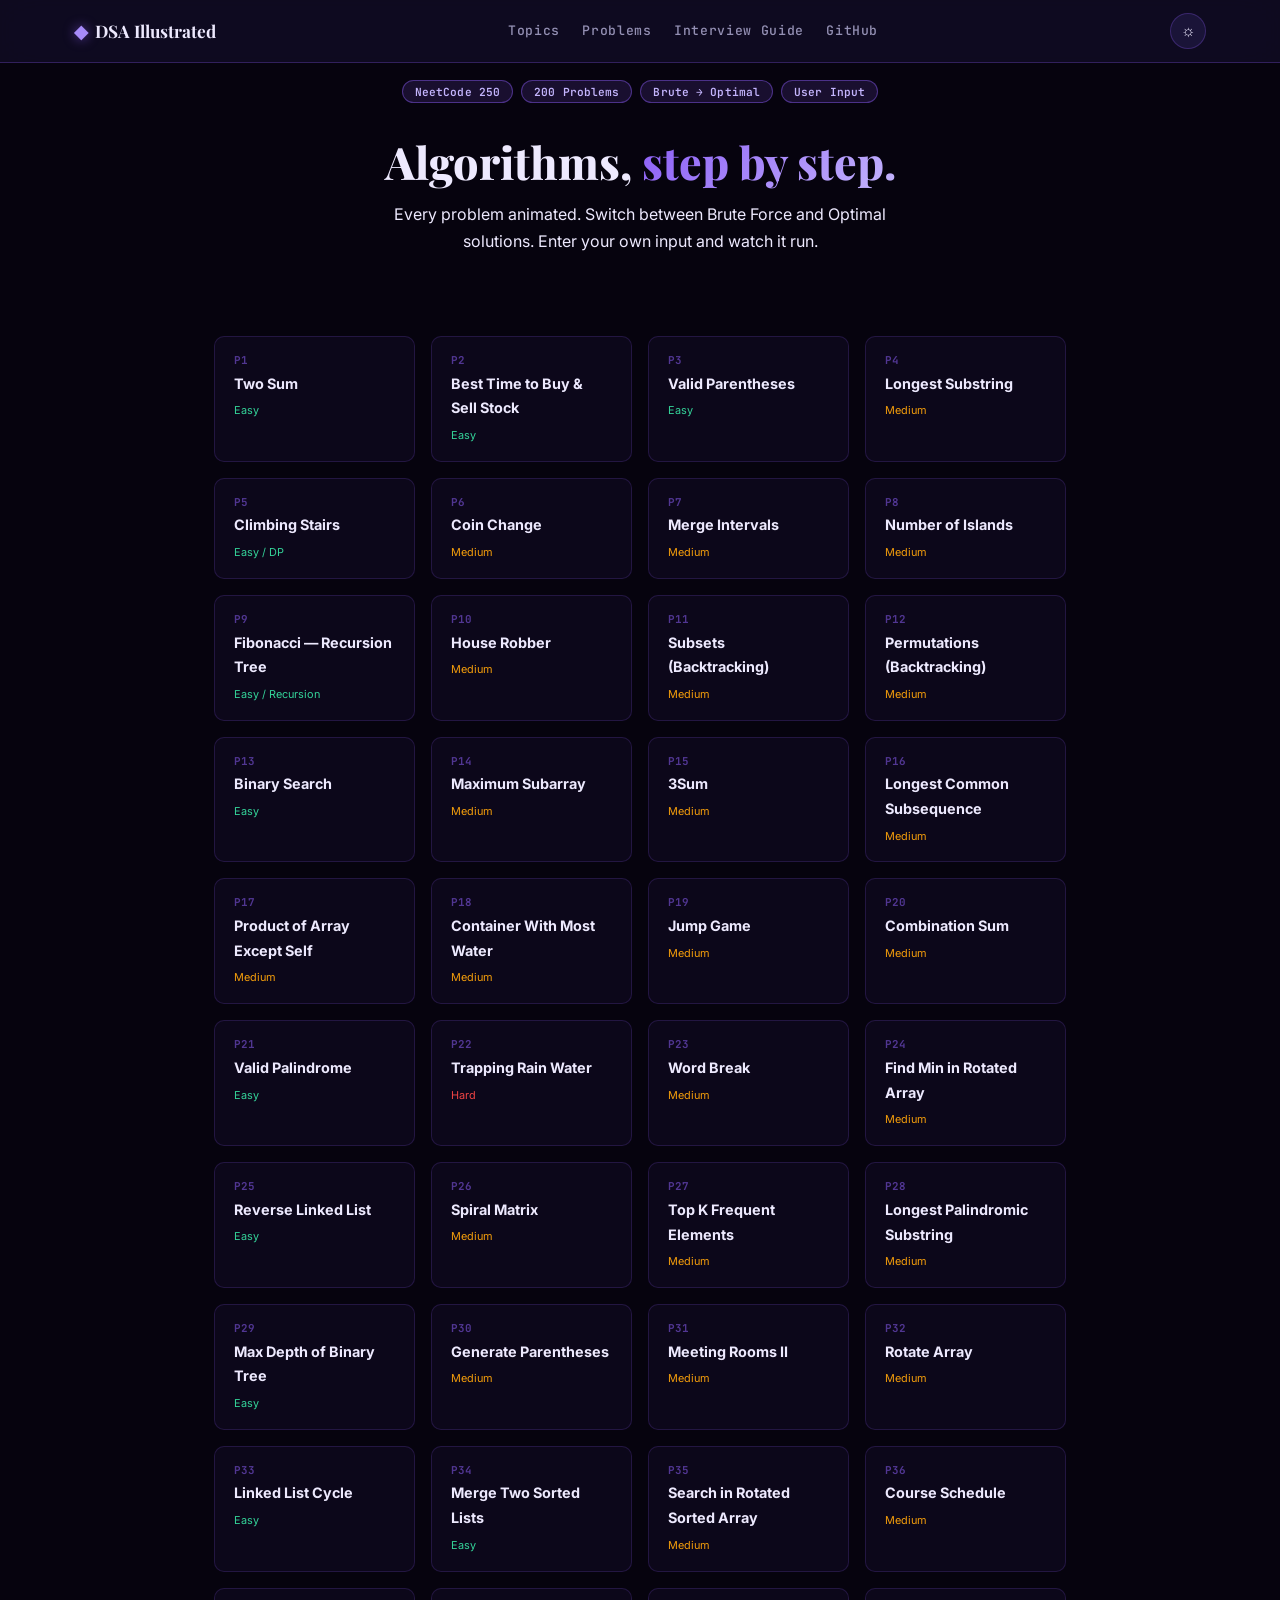
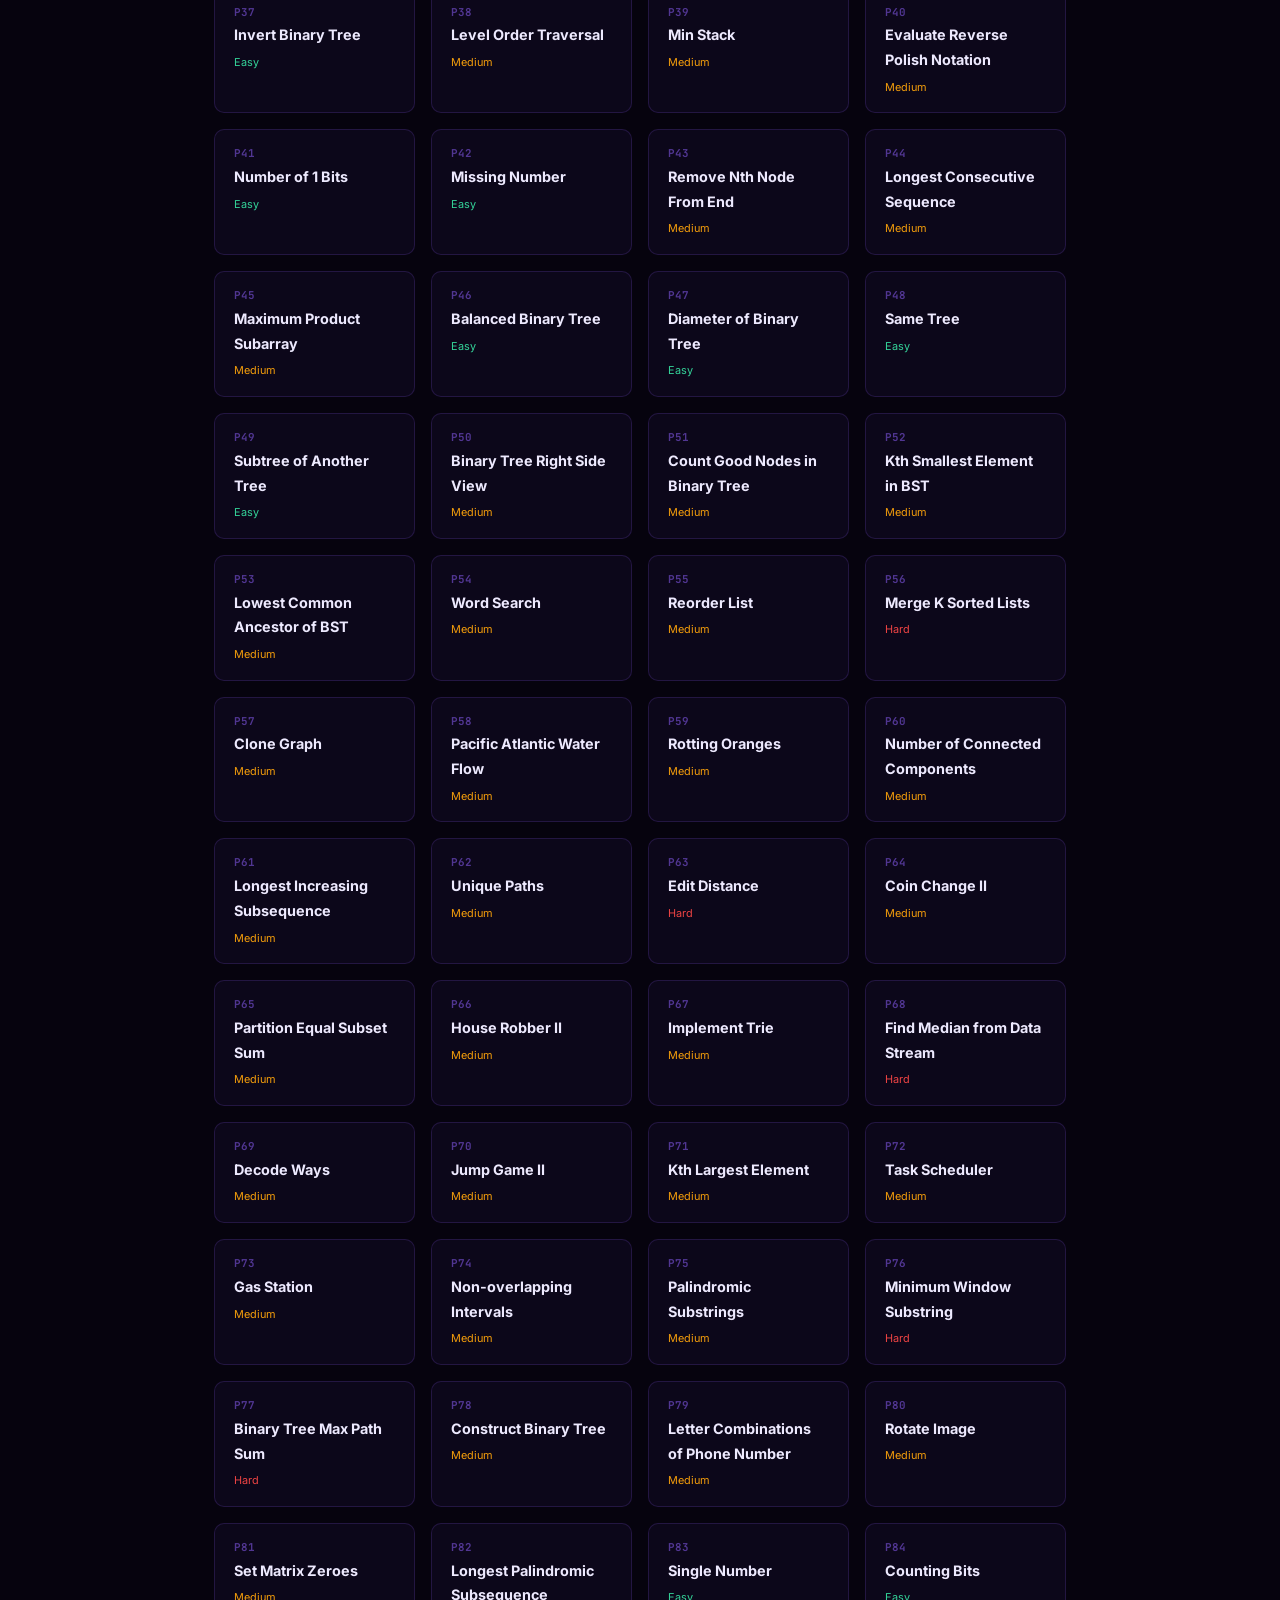
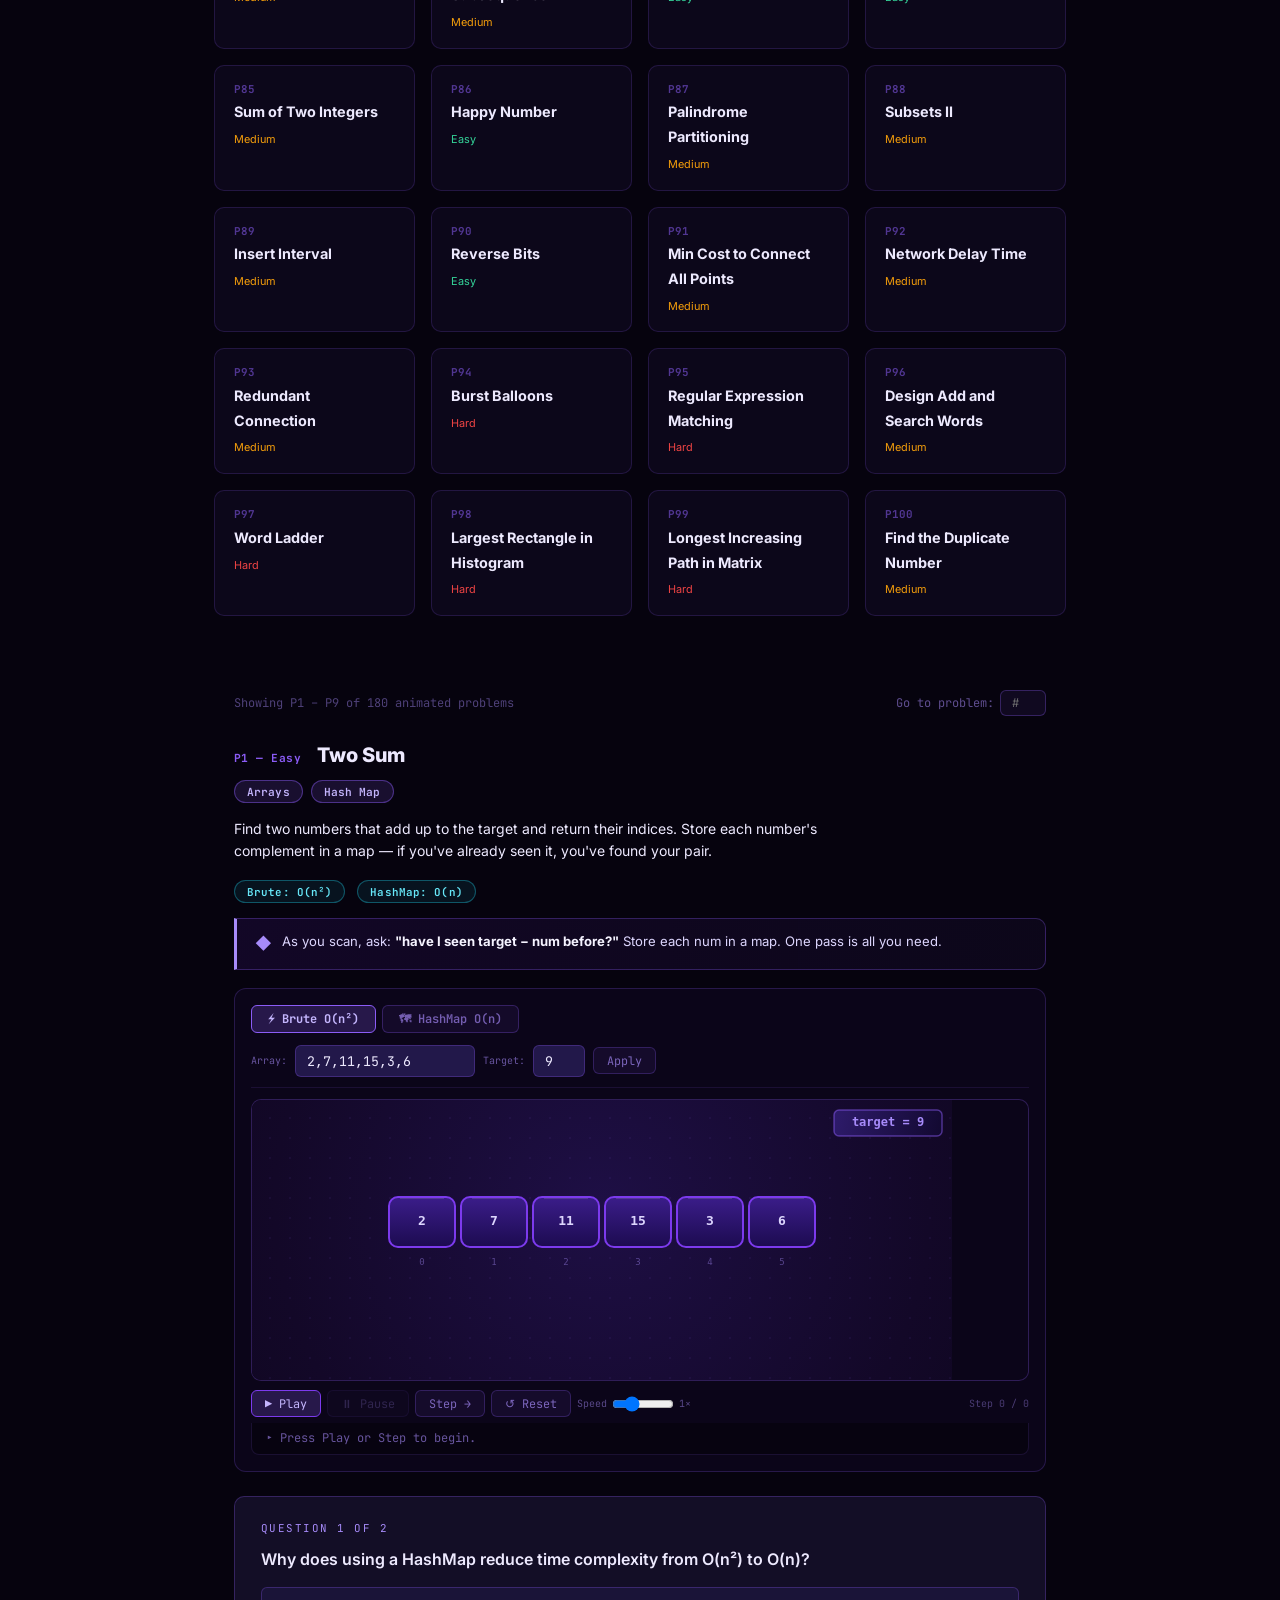
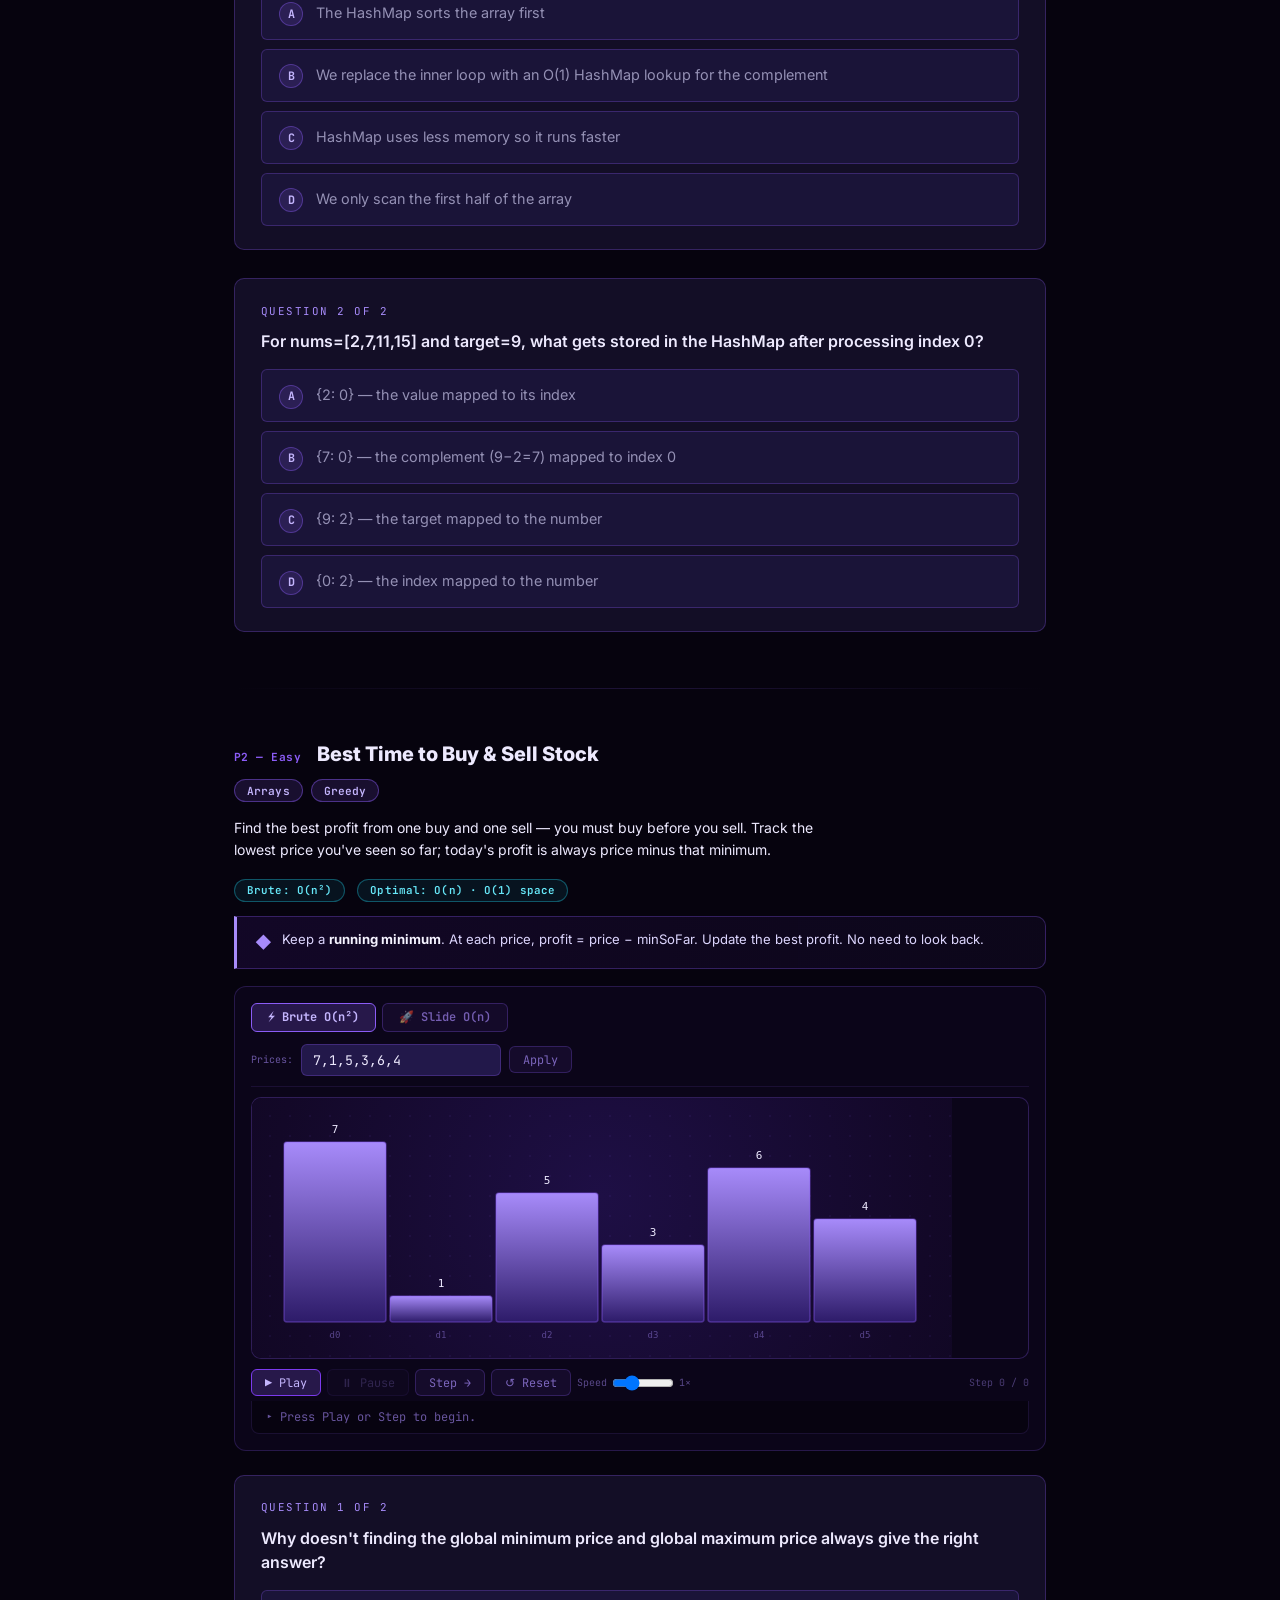
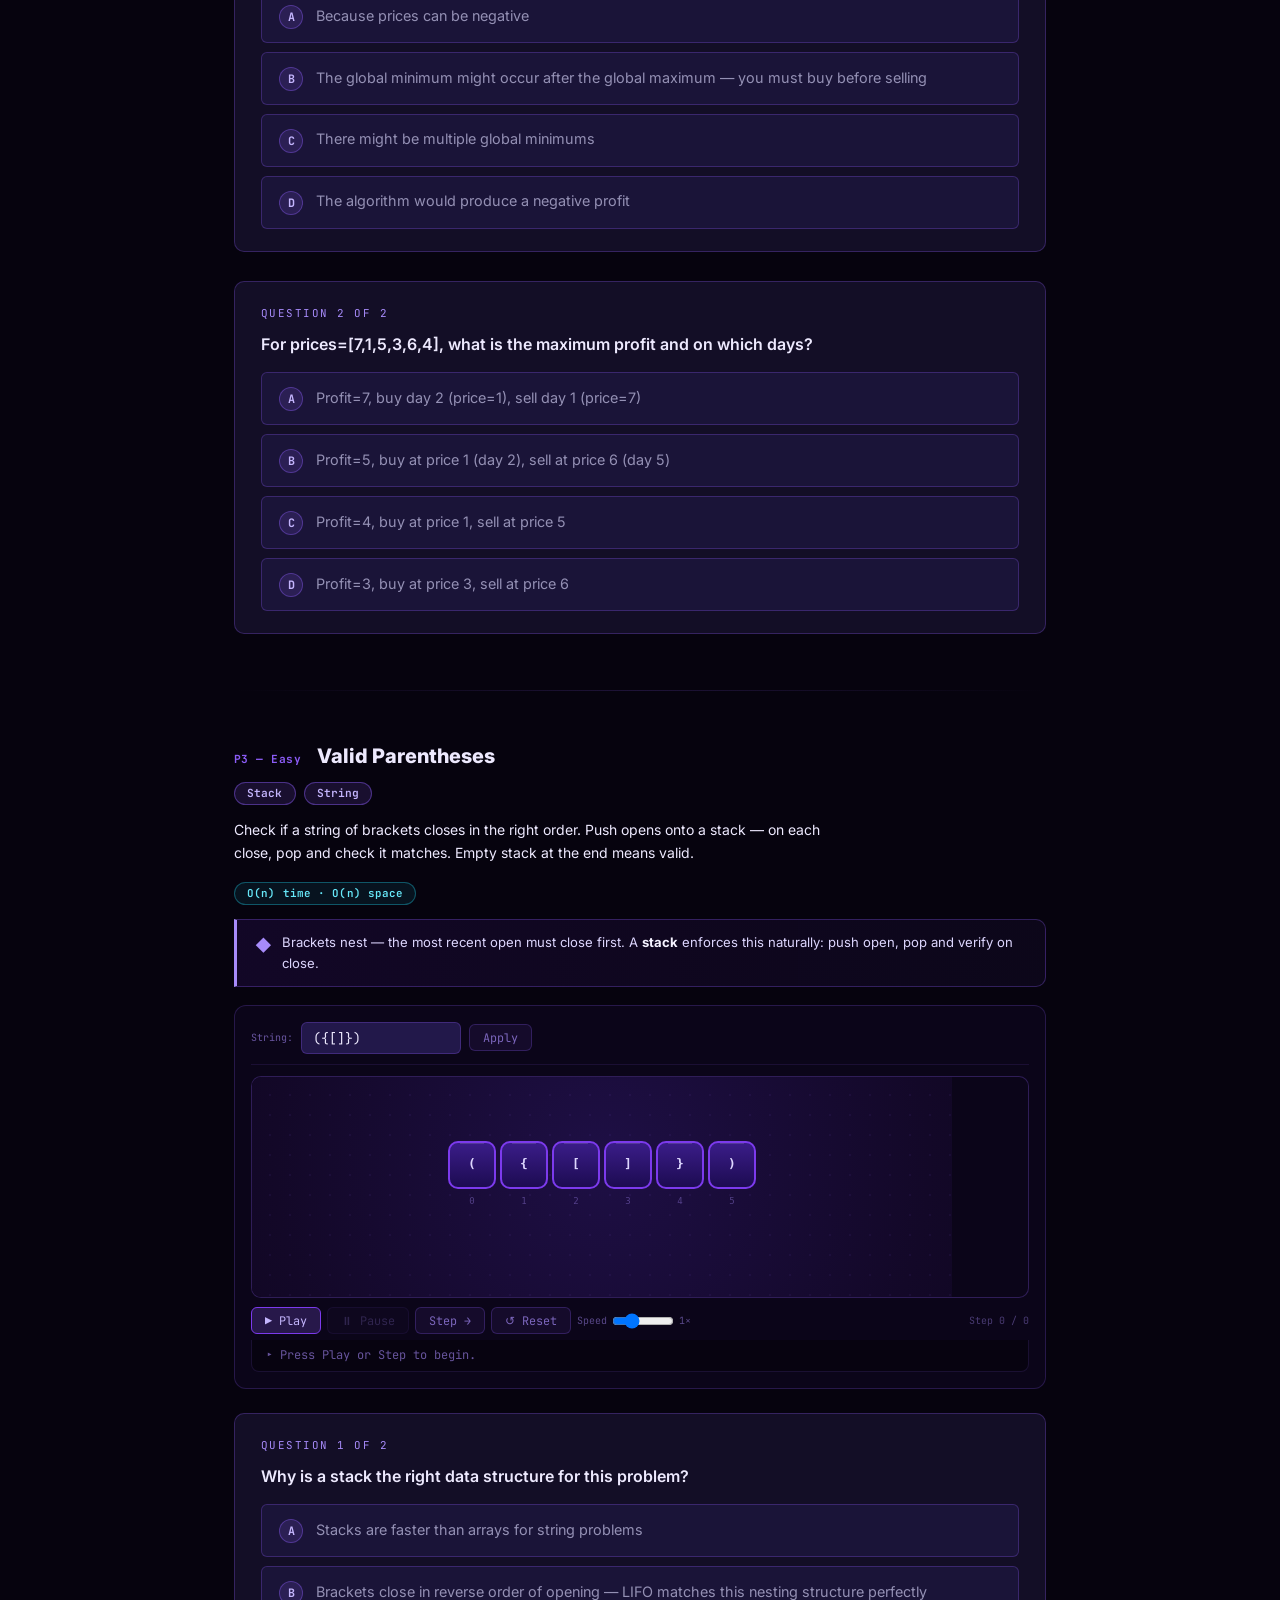
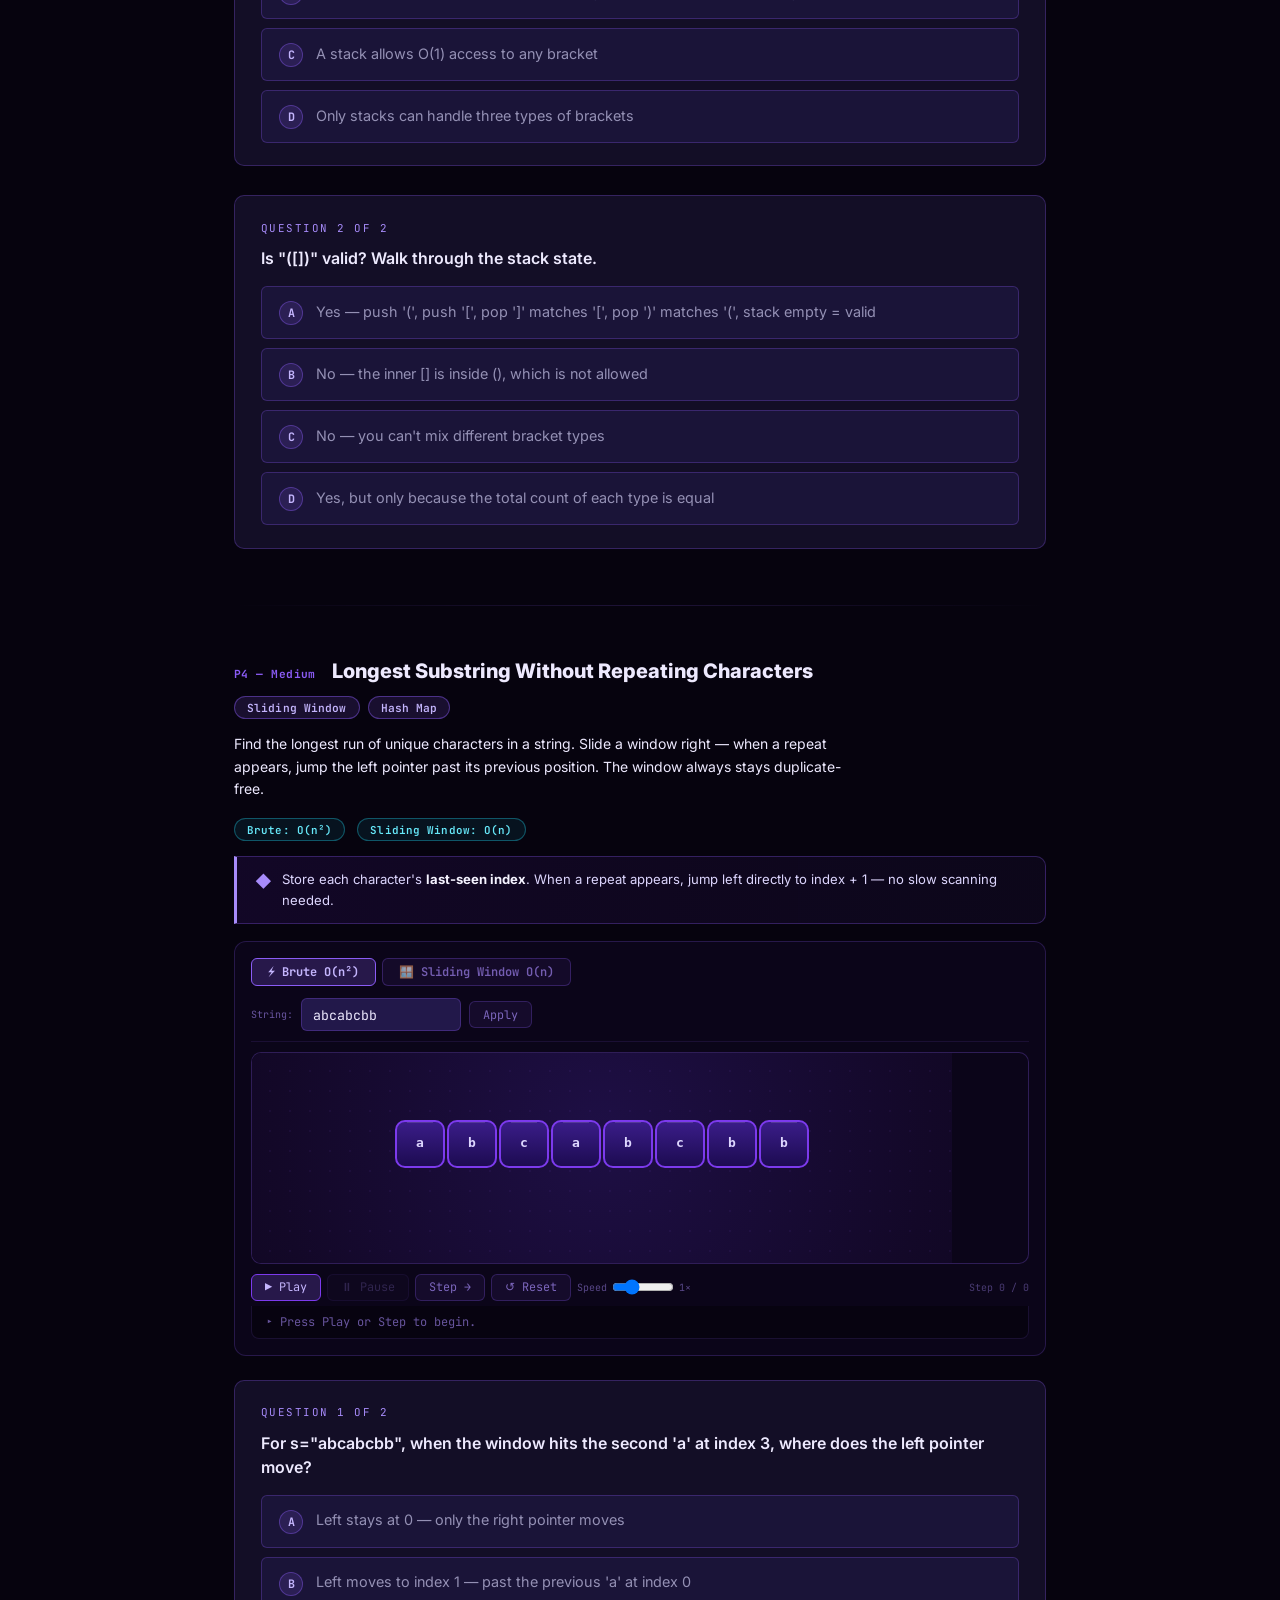
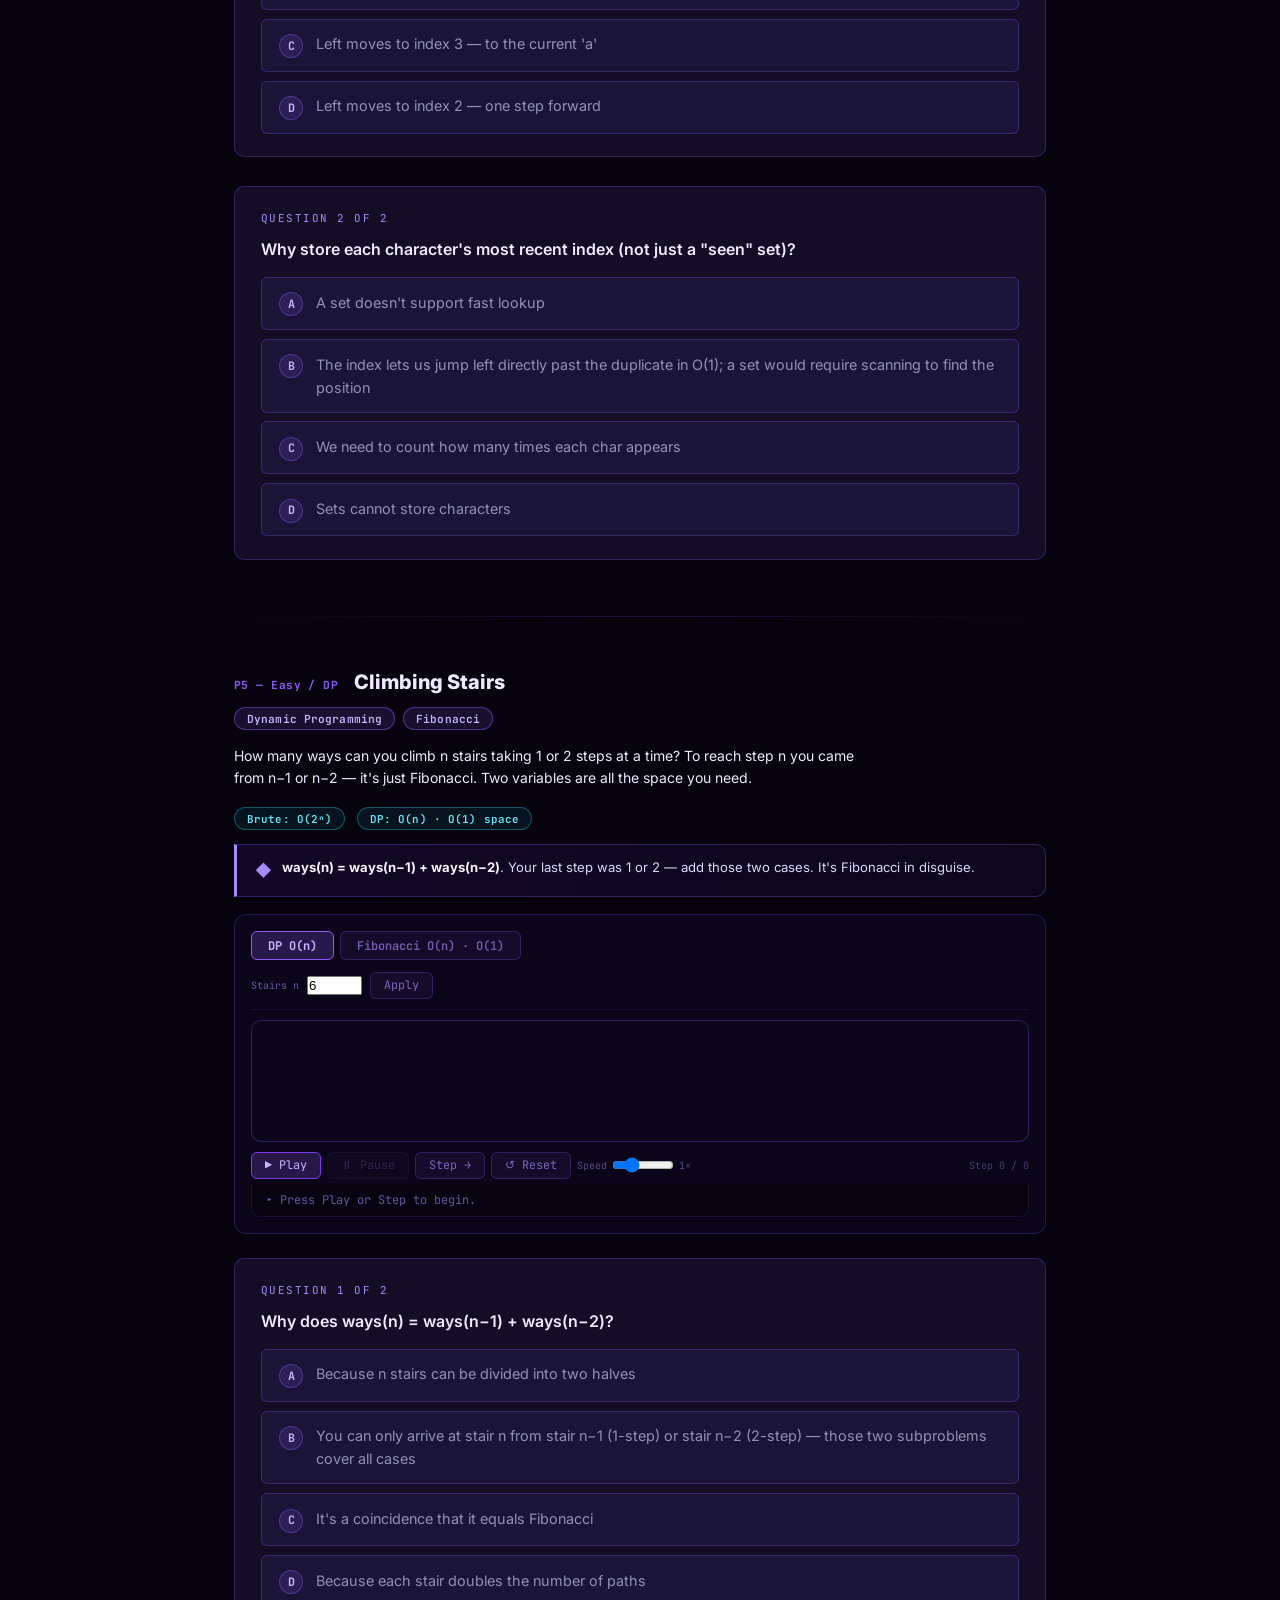
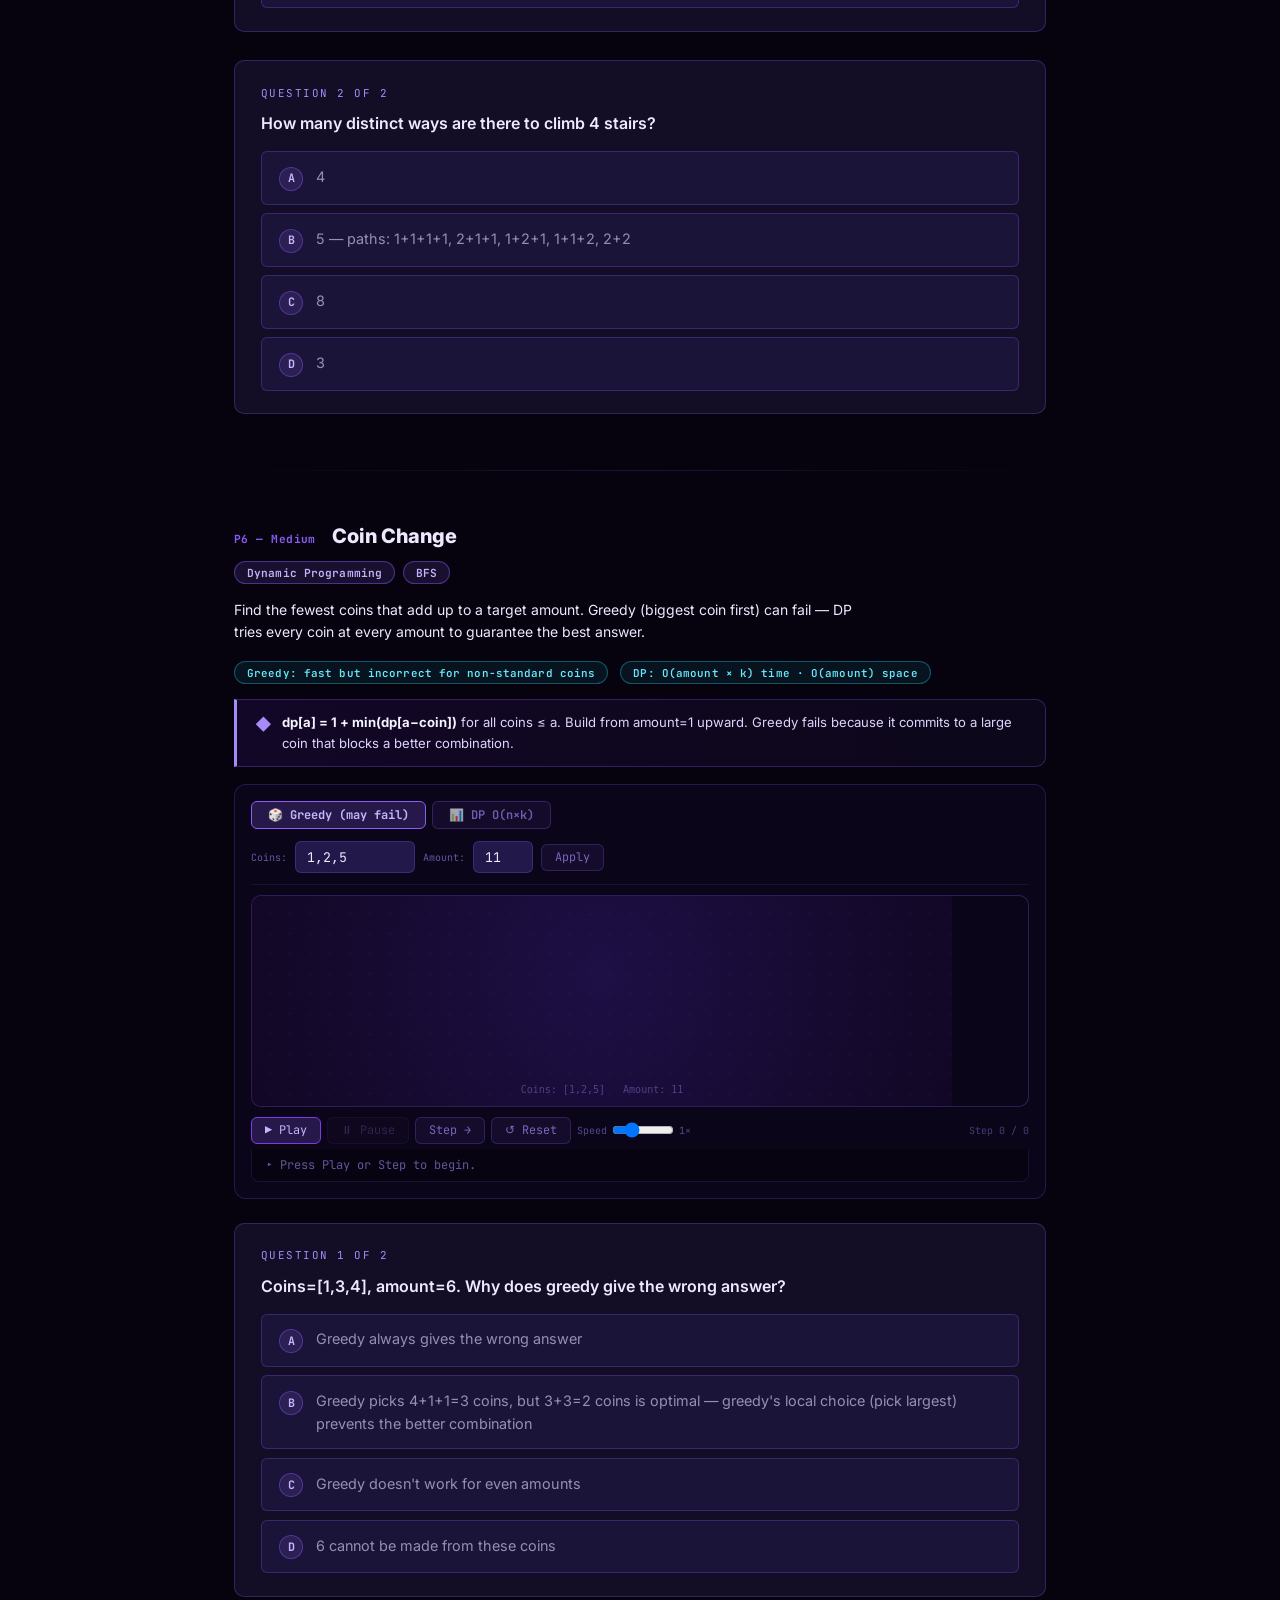
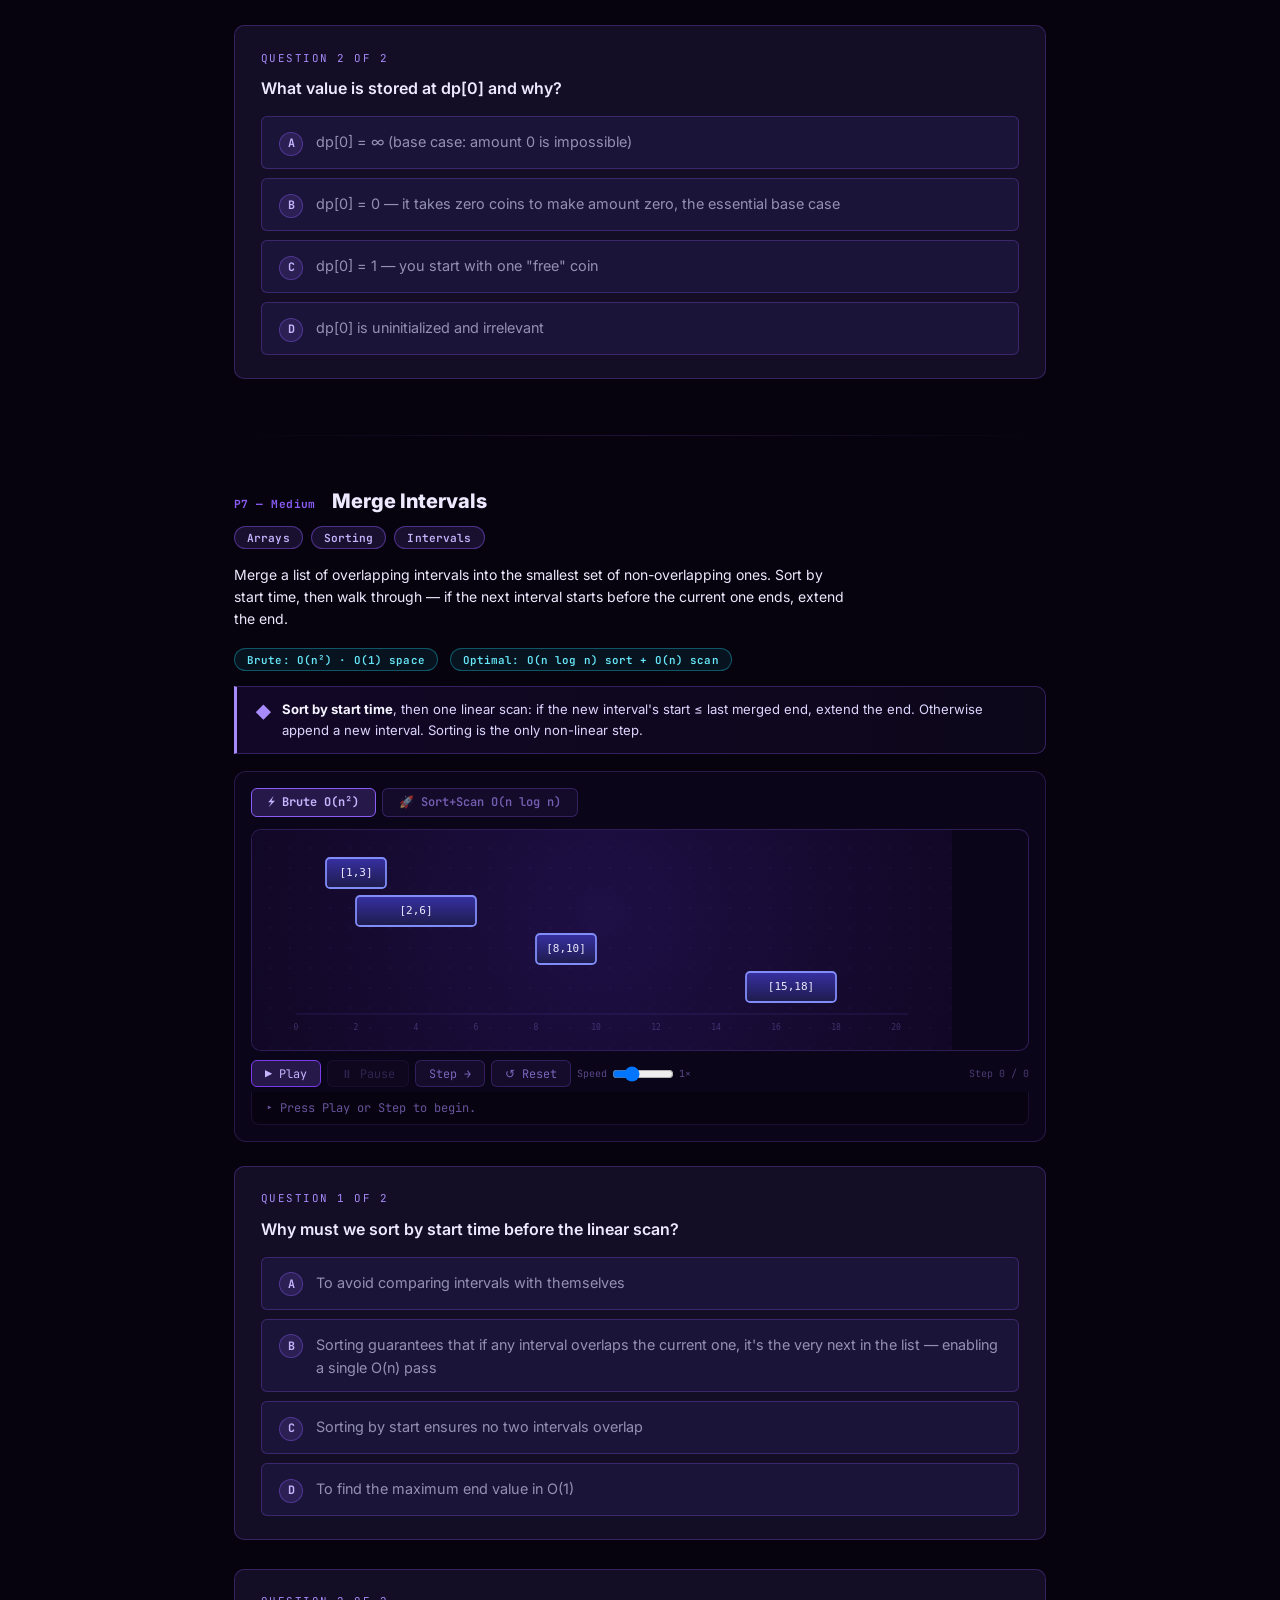
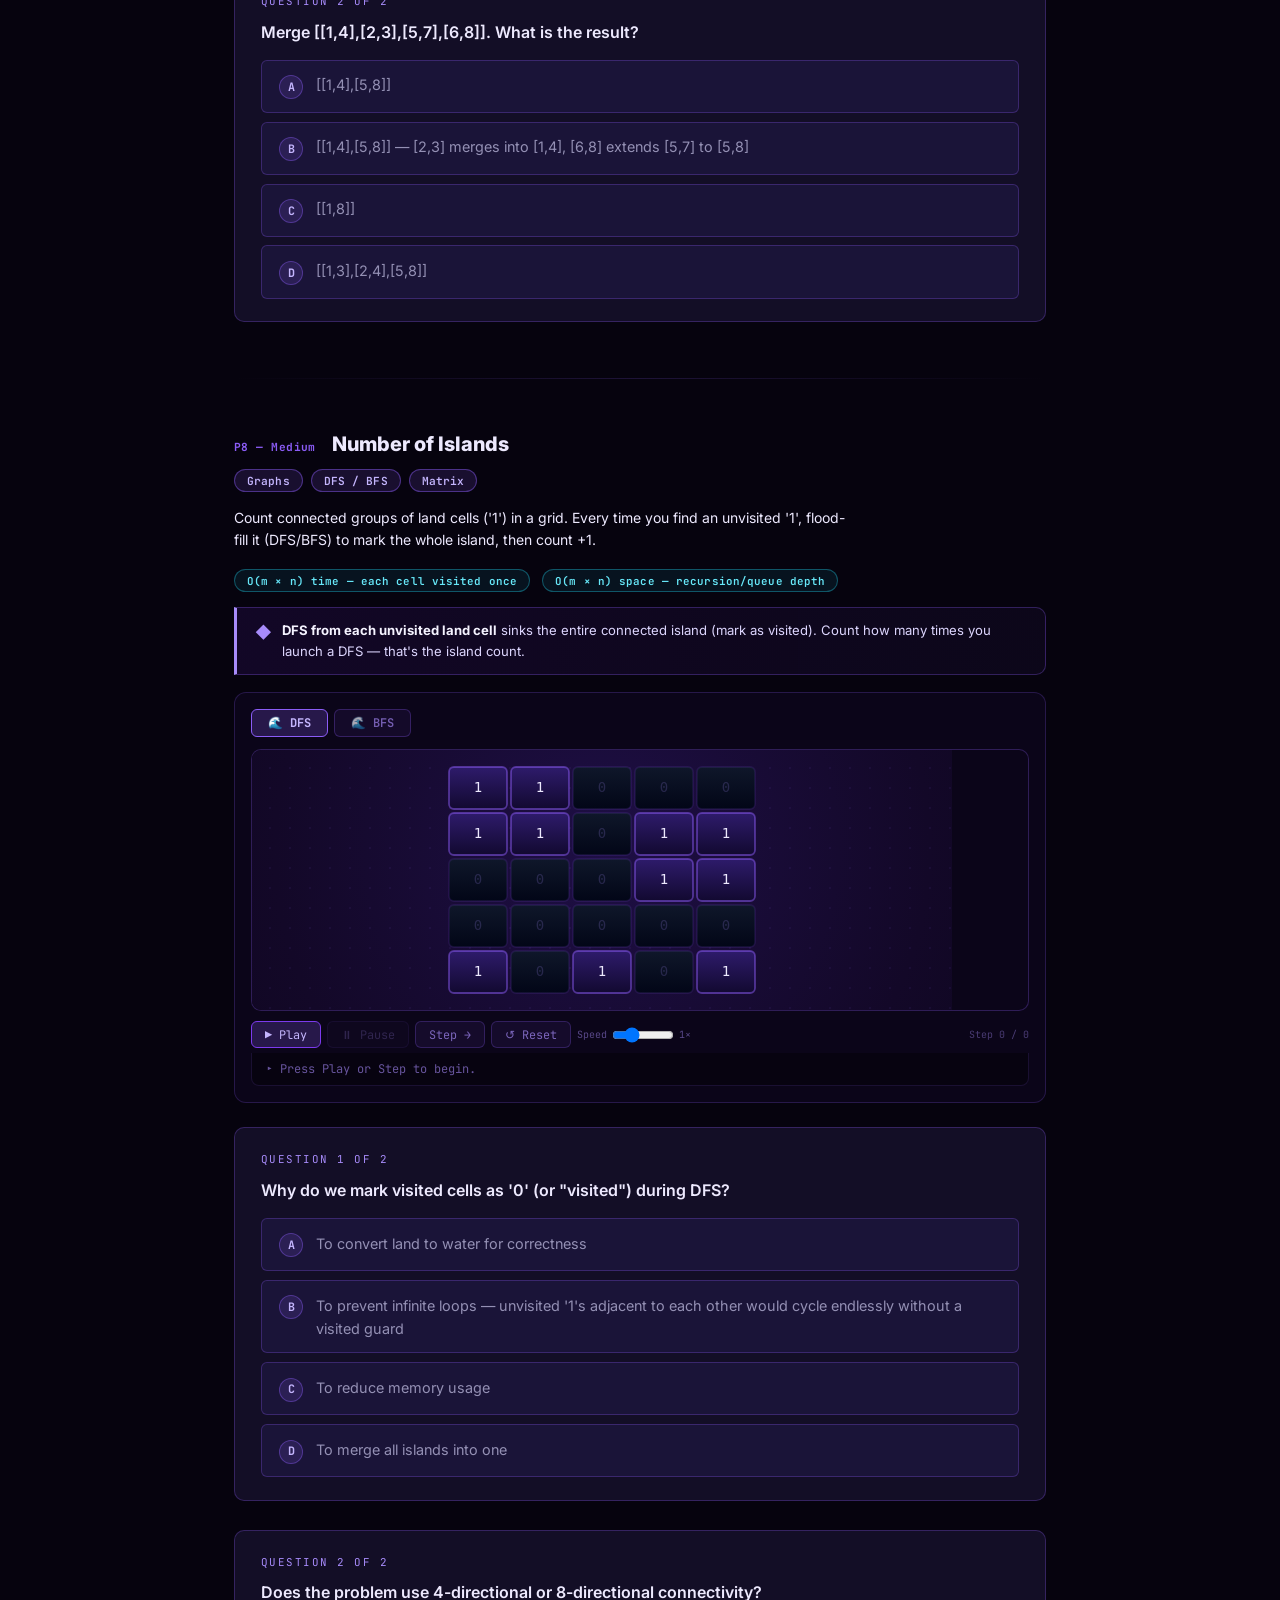
==== commit 92e81eda: "Add P171–P180: Batch 8 — Graph & Grid; expand target to NeetCode 250 P171 Number of Islands (BFS flo" ====
--- a/problems.html
+++ b/problems.html
@@ -4,7 +4,7 @@
   <meta charset="UTF-8">
   <meta name="viewport" content="width=device-width, initial-scale=1.0">
   <title>NeetCode 150 — DSA Illustrated</title>
-  <meta name="description" content="100 NeetCode problems fully animated — brute → optimal step-by-step canvas demos, key insights, quiz questions, and user input. Zero dependencies.">
+  <meta name="description" content="250 NeetCode problems fully animated — brute → optimal step-by-step canvas demos, key insights, quiz questions, and user input. Zero dependencies.">
   <script>try{var t=localStorage.getItem('dsa-theme')||'dark';document.documentElement.setAttribute('data-theme',t)}catch(e){document.documentElement.setAttribute('data-theme','dark')}</script>
   <link rel="stylesheet" href="css/style.css">
   <style>
@@ -104,7 +104,7 @@
 
 <div class="prob-hero">
   <div class="prob-tag-row">
-    <span class="prob-tag">NeetCode 200</span>
+    <span class="prob-tag">NeetCode 250</span>
     <span class="prob-tag">200 Problems</span>
     <span class="prob-tag">Brute → Optimal</span>
     <span class="prob-tag">User Input</span>
@@ -4072,6 +4072,266 @@
     </div>
   </div>
 
+  <!-- P180 Surrounded Regions -->
+  <div class="prob-section" id="p-surrounded-regions">
+    <div class="prob-section-header"><span class="prob-section-num">P180 — Medium</span><span class="prob-section-title">Surrounded Regions</span></div>
+    <div class="prob-section-meta"><span class="prob-tag">Matrix</span><span class="prob-tag">BFS</span><span class="prob-tag">DFS</span></div>
+    <p class="prob-section-desc">Flip all 'O' regions that are completely surrounded by 'X' to 'X'. The key insight: any 'O' connected to a border can never be surrounded — BFS from border 'O's to mark them safe first.</p>
+    <div class="prob-complexity"><span class="prob-compl-chip">O(m·n) time · O(m·n) space</span></div>
+    <div class="prob-insight"><span class="pi-icon">&#9670;</span><span>Don't hunt for surrounded regions directly. Instead: <strong>mark all border-connected O's as safe (S)</strong>. Then flip: remaining O → X (surrounded), S → O (restore safe). Two-pass, zero false-positives.</span></div>
+    <div class="prob-demo"><div class="prob-demo-inner" id="prob-surrounded-regions"></div></div>
+    <div class="quiz-section" style="margin-top:1.5rem;">
+      <div class="quiz-question"><div class="quiz-q-num">Question 1 of 2</div><div class="quiz-q-text">Why do we BFS from border O's instead of interior O's?</div>
+        <div class="quiz-options">
+          <div class="quiz-option" data-correct="true" data-explanation="Any O connected to the border cannot be surrounded — it has an escape route. BFS from border O's marks all 'safe' O's in one sweep. The remaining O's are definitively surrounded and can be flipped."><span class="opt-letter">A</span>Border-connected O's can never be surrounded — marking them first makes the remaining O's definitively trapped</div>
+          <div class="quiz-option" data-correct="false"><span class="opt-letter">B</span>Border O's are always more numerous</div>
+          <div class="quiz-option" data-correct="false"><span class="opt-letter">C</span>Interior O's are always X in the input</div>
+          <div class="quiz-option" data-correct="false"><span class="opt-letter">D</span>BFS can't start from interior cells</div>
+        </div><div class="quiz-feedback"></div></div>
+      <div class="quiz-question"><div class="quiz-q-num">Question 2 of 2</div><div class="quiz-q-text">What does the temporary 'S' marker represent?</div>
+        <div class="quiz-options">
+          <div class="quiz-option" data-correct="true" data-explanation="'S' temporarily marks O's that are connected to the border and therefore safe (not surrounded). After both BFS passes, we restore S → O and flip remaining O → X. Without the marker, we'd lose track of which O's should survive."><span class="opt-letter">A</span>'S' marks border-connected O's that are safe to keep — they get restored to O in the final pass</div>
+          <div class="quiz-option" data-correct="false"><span class="opt-letter">B</span>'S' means the cell was skipped</div>
+          <div class="quiz-option" data-correct="false"><span class="opt-letter">C</span>'S' marks cells already flipped to X</div>
+          <div class="quiz-option" data-correct="false"><span class="opt-letter">D</span>'S' stands for "surrounded"</div>
+        </div><div class="quiz-feedback"></div></div>
+    </div>
+  </div>
+
+  <!-- P179 Graph Valid Tree -->
+  <div class="prob-section" id="p-graph-valid-tree">
+    <div class="prob-section-header"><span class="prob-section-num">P179 — Medium</span><span class="prob-section-title">Graph Valid Tree</span></div>
+    <div class="prob-section-meta"><span class="prob-tag">Graph</span><span class="prob-tag">Union-Find</span><span class="prob-tag">DFS</span></div>
+    <p class="prob-section-desc">Check if n nodes and their edges form a valid tree. A tree must have exactly n−1 edges and no cycle — Union-Find checks both conditions in one pass.</p>
+    <div class="prob-complexity"><span class="prob-compl-chip">O(n · α(n)) — nearly O(n)</span></div>
+    <div class="prob-insight"><span class="pi-icon">&#9670;</span><span>Two conditions: exactly <strong>n−1 edges</strong> (otherwise disconnected or has cycle) and <strong>no cycle</strong> (Union-Find: if both endpoints already share a root, adding the edge creates a cycle).</span></div>
+    <div class="prob-demo"><div class="prob-demo-inner" id="prob-graph-valid-tree"></div></div>
+    <div class="quiz-section" style="margin-top:1.5rem;">
+      <div class="quiz-question"><div class="quiz-q-num">Question 1 of 2</div><div class="quiz-q-text">Why does a valid tree on n nodes require exactly n−1 edges?</div>
+        <div class="quiz-options">
+          <div class="quiz-option" data-correct="true" data-explanation="A tree is a connected acyclic graph. Every edge you add connects one new node to the existing tree. Starting from 1 node (0 edges), adding n−1 edges connects all n nodes. Any more creates a cycle; any fewer leaves the graph disconnected."><span class="opt-letter">A</span>Each edge connects exactly one new node — n−1 edges connect n nodes. Fewer = disconnected; more = cycle</div>
+          <div class="quiz-option" data-correct="false"><span class="opt-letter">B</span>It's a coincidence for small graphs</div>
+          <div class="quiz-option" data-correct="false"><span class="opt-letter">C</span>Trees always have n+1 edges</div>
+          <div class="quiz-option" data-correct="false"><span class="opt-letter">D</span>n−1 edges prevent self-loops</div>
+        </div><div class="quiz-feedback"></div></div>
+      <div class="quiz-question"><div class="quiz-q-num">Question 2 of 2</div><div class="quiz-q-text">If edges.length === n−1 but Union-Find detects no merge (all nodes already connected), what's wrong?</div>
+        <div class="quiz-options">
+          <div class="quiz-option" data-correct="false"><span class="opt-letter">A</span>The graph has too many nodes</div>
+          <div class="quiz-option" data-correct="true" data-explanation="If both endpoints are already in the same component before the edge is added, this edge creates a cycle. Even if the edge count is n−1, a cycle means the graph is not a tree — Union-Find detects it immediately."><span class="opt-letter">B</span>A cycle exists — both endpoints were already connected before this edge was processed</div>
+          <div class="quiz-option" data-correct="false"><span class="opt-letter">C</span>The graph is valid — no action needed</div>
+          <div class="quiz-option" data-correct="false"><span class="opt-letter">D</span>The rank array is corrupt</div>
+        </div><div class="quiz-feedback"></div></div>
+    </div>
+  </div>
+
+  <!-- P178 Redundant Connection -->
+  <div class="prob-section" id="p-redundant-connection">
+    <div class="prob-section-header"><span class="prob-section-num">P178 — Medium</span><span class="prob-section-title">Redundant Connection</span></div>
+    <div class="prob-section-meta"><span class="prob-tag">Graph</span><span class="prob-tag">Union-Find</span></div>
+    <p class="prob-section-desc">Find the edge that, when removed, turns a graph with one cycle back into a tree. Add edges one by one with Union-Find — the first edge that connects two nodes already in the same component is redundant.</p>
+    <div class="prob-complexity"><span class="prob-compl-chip">O(n · α(n)) — nearly O(n)</span></div>
+    <div class="prob-insight"><span class="pi-icon">&#9670;</span><span>Process edges in order. For each edge [u, v]: <strong>if find(u) == find(v), they're already connected — this edge is redundant</strong>. Otherwise union them. The last such edge is the answer (return it directly).</span></div>
+    <div class="prob-demo"><div class="prob-demo-inner" id="prob-redundant-connection"></div></div>
+    <div class="quiz-section" style="margin-top:1.5rem;">
+      <div class="quiz-question"><div class="quiz-q-num">Question 1 of 2</div><div class="quiz-q-text">Why do we return the redundant edge as soon as we find it?</div>
+        <div class="quiz-options">
+          <div class="quiz-option" data-correct="true" data-explanation="The problem guarantees exactly one redundant edge. The first edge where find(u) == find(v) is that edge — it creates a cycle and is the answer. Stopping immediately is both correct and efficient."><span class="opt-letter">A</span>The problem has exactly one redundant edge — the first edge creating a cycle is definitively the answer</div>
+          <div class="quiz-option" data-correct="false"><span class="opt-letter">B</span>Later edges might be more optimal</div>
+          <div class="quiz-option" data-correct="false"><span class="opt-letter">C</span>We need to check all edges before deciding</div>
+          <div class="quiz-option" data-correct="false"><span class="opt-letter">D</span>Union-Find becomes incorrect after a redundant edge</div>
+        </div><div class="quiz-feedback"></div></div>
+      <div class="quiz-question"><div class="quiz-q-num">Question 2 of 2</div><div class="quiz-q-text">What is Union-Find's "path compression" optimization?</div>
+        <div class="quiz-options">
+          <div class="quiz-option" data-correct="false"><span class="opt-letter">A</span>Compress the adjacency list to save space</div>
+          <div class="quiz-option" data-correct="true" data-explanation="During find(x), point every node along the path directly to the root. Future finds for those nodes become O(1). Combined with union by rank, this gives near-O(1) amortized time per operation."><span class="opt-letter">B</span>During find(x), rewire every node on the path to point directly to the root — future finds become O(1)</div>
+          <div class="quiz-option" data-correct="false"><span class="opt-letter">C</span>Remove unused nodes from the parent array</div>
+          <div class="quiz-option" data-correct="false"><span class="opt-letter">D</span>Merge smaller components into larger ones only</div>
+        </div><div class="quiz-feedback"></div></div>
+    </div>
+  </div>
+
+  <!-- P177 Number of Connected Components -->
+  <div class="prob-section" id="p-connected-components">
+    <div class="prob-section-header"><span class="prob-section-num">P177 — Medium</span><span class="prob-section-title">Number of Connected Components</span></div>
+    <div class="prob-section-meta"><span class="prob-tag">Graph</span><span class="prob-tag">Union-Find</span><span class="prob-tag">DFS</span></div>
+    <p class="prob-section-desc">Count the number of connected components in an undirected graph. Union-Find starts with n components and decrements each time two distinct groups are merged by an edge.</p>
+    <div class="prob-complexity"><span class="prob-compl-chip">O((V + E) · α(V))</span></div>
+    <div class="prob-insight"><span class="pi-icon">&#9670;</span><span>Start with <strong>components = n</strong>. For each edge, if the two endpoints are in different components, union them and decrement components. Final count = number of connected groups.</span></div>
+    <div class="prob-demo"><div class="prob-demo-inner" id="prob-connected-components"></div></div>
+    <div class="quiz-section" style="margin-top:1.5rem;">
+      <div class="quiz-question"><div class="quiz-q-num">Question 1 of 2</div><div class="quiz-q-text">How does Union-Find count components more efficiently than DFS?</div>
+        <div class="quiz-options">
+          <div class="quiz-option" data-correct="true" data-explanation="Union-Find processes each edge once in near-O(1) amortized time. DFS builds the full adjacency list first (O(V+E)) then visits every node. For dynamic graphs where edges arrive online, Union-Find supports incremental updates without rebuilding."><span class="opt-letter">A</span>Each edge is processed once in near-O(1) — and unlike DFS, it handles dynamically added edges without rebuilding</div>
+          <div class="quiz-option" data-correct="false"><span class="opt-letter">B</span>Union-Find uses less memory always</div>
+          <div class="quiz-option" data-correct="false"><span class="opt-letter">C</span>DFS requires a sorted edge list</div>
+          <div class="quiz-option" data-correct="false"><span class="opt-letter">D</span>DFS can't count components in undirected graphs</div>
+        </div><div class="quiz-feedback"></div></div>
+      <div class="quiz-question"><div class="quiz-q-num">Question 2 of 2</div><div class="quiz-q-text">For n=5 and edges [[0,1],[1,2],[3,4]], how many components?</div>
+        <div class="quiz-options">
+          <div class="quiz-option" data-correct="false"><span class="opt-letter">A</span>4</div>
+          <div class="quiz-option" data-correct="true" data-explanation="Start: 5 components. Edge [0,1]: merge → 4. Edge [1,2]: merge → 3. Edge [3,4]: merge → 2. Result: 2 components ({0,1,2} and {3,4})."><span class="opt-letter">B</span>2 — {0,1,2} and {3,4}</div>
+          <div class="quiz-option" data-correct="false"><span class="opt-letter">C</span>3</div>
+          <div class="quiz-option" data-correct="false"><span class="opt-letter">D</span>1</div>
+        </div><div class="quiz-feedback"></div></div>
+    </div>
+  </div>
+
+  <!-- P176 Clone Graph -->
+  <div class="prob-section" id="p-clone-graph">
+    <div class="prob-section-header"><span class="prob-section-num">P176 — Medium</span><span class="prob-section-title">Clone Graph</span></div>
+    <div class="prob-section-meta"><span class="prob-tag">Graph</span><span class="prob-tag">BFS</span><span class="prob-tag">Hash Map</span></div>
+    <p class="prob-section-desc">Deep-copy an undirected graph where each node has a value and a list of neighbors. BFS traverses every node once; a hash map from original → clone prevents duplicating nodes during neighbor wiring.</p>
+    <div class="prob-complexity"><span class="prob-compl-chip">O(V + E) time · O(V) space</span></div>
+    <div class="prob-insight"><span class="pi-icon">&#9670;</span><span>Key: <strong>use a map from old node → new clone</strong>. When processing a node's neighbors, create the clone only if not already in the map — then wire the edge. Handles cycles without infinite loops.</span></div>
+    <div class="prob-demo"><div class="prob-demo-inner" id="prob-clone-graph"></div></div>
+    <div class="quiz-section" style="margin-top:1.5rem;">
+      <div class="quiz-question"><div class="quiz-q-num">Question 1 of 2</div><div class="quiz-q-text">Why do we need a hash map from original to clone?</div>
+        <div class="quiz-options">
+          <div class="quiz-option" data-correct="true" data-explanation="Without the map, we'd create duplicate clones for the same node every time it appears as a neighbor. The map ensures each original node has exactly one corresponding clone, and lets us look up existing clones when wiring edges."><span class="opt-letter">A</span>To ensure each original node gets exactly one clone — without it, the same node gets cloned multiple times as it appears in neighbors</div>
+          <div class="quiz-option" data-correct="false"><span class="opt-letter">B</span>To sort the neighbors by value</div>
+          <div class="quiz-option" data-correct="false"><span class="opt-letter">C</span>To detect negative weights</div>
+          <div class="quiz-option" data-correct="false"><span class="opt-letter">D</span>The map stores edge weights</div>
+        </div><div class="quiz-feedback"></div></div>
+      <div class="quiz-question"><div class="quiz-q-num">Question 2 of 2</div><div class="quiz-q-text">How does the map prevent infinite loops in cyclic graphs?</div>
+        <div class="quiz-options">
+          <div class="quiz-option" data-correct="true" data-explanation="Before enqueuing or recursing on a neighbor, we check if it's already in the map. If it is, it was already processed — skip it (BFS) or return the existing clone (DFS). This is the 'visited' check in disguise."><span class="opt-letter">B</span>Checking 'is node in map?' before processing serves as the visited check — already-cloned nodes are never re-enqueued</div>
+          <div class="quiz-option" data-correct="false"><span class="opt-letter">A</span>The map stores cycle counts</div>
+          <div class="quiz-option" data-correct="false"><span class="opt-letter">C</span>Cycles are removed during cloning</div>
+          <div class="quiz-option" data-correct="false"><span class="opt-letter">D</span>BFS queues prevent cycles automatically</div>
+        </div><div class="quiz-feedback"></div></div>
+    </div>
+  </div>
+
+  <!-- P175 Rotting Oranges -->
+  <div class="prob-section" id="p-rotting-oranges">
+    <div class="prob-section-header"><span class="prob-section-num">P175 — Medium</span><span class="prob-section-title">Rotting Oranges</span></div>
+    <div class="prob-section-meta"><span class="prob-tag">Matrix</span><span class="prob-tag">BFS</span></div>
+    <p class="prob-section-desc">Find the minimum minutes until all oranges are rotten, where each rotten orange infects adjacent fresh ones every minute. Multi-source BFS from all initially rotten oranges simultaneously gives the correct minimum time.</p>
+    <div class="prob-complexity"><span class="prob-compl-chip">O(m·n) time · O(m·n) space</span></div>
+    <div class="prob-insight"><span class="pi-icon">&#9670;</span><span>Add <strong>all initially rotten oranges to the BFS queue at once</strong> with timestamp 0. The wave expands outward each level — the timestamp on the last orange reached is the answer. If any fresh orange remains after BFS: return −1.</span></div>
+    <div class="prob-demo"><div class="prob-demo-inner" id="prob-rotting-oranges"></div></div>
+    <div class="quiz-section" style="margin-top:1.5rem;">
+      <div class="quiz-question"><div class="quiz-q-num">Question 1 of 2</div><div class="quiz-q-text">Why start BFS from all rotten oranges simultaneously instead of one at a time?</div>
+        <div class="quiz-options">
+          <div class="quiz-option" data-correct="true" data-explanation="Starting from all rotten oranges at once correctly models simultaneous infection — they all rot neighbors at the same minute. Starting one at a time would overcount minutes for fresh oranges reachable from multiple rotten sources."><span class="opt-letter">A</span>All rotten oranges infect their neighbors at the same minute — single-source BFS would overcount time for oranges reachable from multiple sources</div>
+          <div class="quiz-option" data-correct="false"><span class="opt-letter">B</span>Single-source BFS would visit cells twice</div>
+          <div class="quiz-option" data-correct="false"><span class="opt-letter">C</span>Multi-source is faster in terms of time complexity</div>
+          <div class="quiz-option" data-correct="false"><span class="opt-letter">D</span>BFS requires an even number of sources</div>
+        </div><div class="quiz-feedback"></div></div>
+      <div class="quiz-question"><div class="quiz-q-num">Question 2 of 2</div><div class="quiz-q-text">When should you return −1 instead of the BFS time?</div>
+        <div class="quiz-options">
+          <div class="quiz-option" data-correct="true" data-explanation="After BFS completes, if any fresh orange (value 1) still exists in the grid, it was unreachable — isolated by walls (0s) with no path from any rotten orange. Return −1."><span class="opt-letter">A</span>If any fresh orange remains after BFS — it was isolated and unreachable from all rotten sources</div>
+          <div class="quiz-option" data-correct="false"><span class="opt-letter">B</span>If the BFS queue was ever empty</div>
+          <div class="quiz-option" data-correct="false"><span class="opt-letter">C</span>If the grid has no rotten oranges initially</div>
+          <div class="quiz-option" data-correct="false"><span class="opt-letter">D</span>If time exceeds the grid size</div>
+        </div><div class="quiz-feedback"></div></div>
+    </div>
+  </div>
+
+  <!-- P174 Max Area of Island -->
+  <div class="prob-section" id="p-max-area-island">
+    <div class="prob-section-header"><span class="prob-section-num">P174 — Medium</span><span class="prob-section-title">Max Area of Island</span></div>
+    <div class="prob-section-meta"><span class="prob-tag">Matrix</span><span class="prob-tag">DFS</span><span class="prob-tag">BFS</span></div>
+    <p class="prob-section-desc">Find the island with the most cells in a binary grid. DFS flood-fills each unvisited land cell, counts how many cells it reaches, and returns the maximum count across all islands.</p>
+    <div class="prob-complexity"><span class="prob-compl-chip">O(m·n) time · O(m·n) space (call stack)</span></div>
+    <div class="prob-insight"><span class="pi-icon">&#9670;</span><span>DFS returns 1 + recursive calls on all 4 neighbors. Mark cells visited (set to 2) before recursing to avoid counting them twice. The recursion naturally <strong>sums the entire connected region</strong>.</span></div>
+    <div class="prob-demo"><div class="prob-demo-inner" id="prob-max-area-island"></div></div>
+    <div class="quiz-section" style="margin-top:1.5rem;">
+      <div class="quiz-question"><div class="quiz-q-num">Question 1 of 2</div><div class="quiz-q-text">What does the DFS return value represent?</div>
+        <div class="quiz-options">
+          <div class="quiz-option" data-correct="true" data-explanation="DFS(r,c) returns the count of land cells reachable from (r,c): 1 (current cell) + the counts returned by the 4 neighbor calls. Each cell contributes 1 to the total area of its island."><span class="opt-letter">A</span>The number of land cells in the island rooted at (r,c) — 1 (self) plus the area of all 4 neighboring sub-islands</div>
+          <div class="quiz-option" data-correct="false"><span class="opt-letter">B</span>The depth of the DFS tree</div>
+          <div class="quiz-option" data-correct="false"><span class="opt-letter">C</span>The perimeter of the island</div>
+          <div class="quiz-option" data-correct="false"><span class="opt-letter">D</span>The index of the island</div>
+        </div><div class="quiz-feedback"></div></div>
+      <div class="quiz-question"><div class="quiz-q-num">Question 2 of 2</div><div class="quiz-q-text">How does this differ from Number of Islands (P171)?</div>
+        <div class="quiz-options">
+          <div class="quiz-option" data-correct="true" data-explanation="Number of Islands counts distinct islands (increment counter per BFS/DFS). Max Area of Island counts cells per island and tracks the maximum. Same traversal mechanics, different aggregation."><span class="opt-letter">A</span>Islands: count how many distinct groups exist. Max Area: count cells per group and track the global max — same traversal, different aggregation</div>
+          <div class="quiz-option" data-correct="false"><span class="opt-letter">B</span>Max Area uses BFS; Number of Islands uses DFS</div>
+          <div class="quiz-option" data-correct="false"><span class="opt-letter">C</span>Max Area requires a priority queue</div>
+          <div class="quiz-option" data-correct="false"><span class="opt-letter">D</span>They are identical problems</div>
+        </div><div class="quiz-feedback"></div></div>
+    </div>
+  </div>
+
+  <!-- P173 Pacific Atlantic Water Flow -->
+  <div class="prob-section" id="p-pacific-atlantic">
+    <div class="prob-section-header"><span class="prob-section-num">P173 — Medium</span><span class="prob-section-title">Pacific Atlantic Water Flow</span></div>
+    <div class="prob-section-meta"><span class="prob-tag">Matrix</span><span class="prob-tag">BFS</span><span class="prob-tag">DFS</span></div>
+    <p class="prob-section-desc">Find all cells from which water can flow to both the Pacific (top/left edges) and Atlantic (bottom/right edges) oceans. Reverse the flow — BFS inward from each ocean's border, going uphill.</p>
+    <div class="prob-complexity"><span class="prob-compl-chip">O(m·n) time · O(m·n) space</span></div>
+    <div class="prob-insight"><span class="pi-icon">&#9670;</span><span>Instead of simulating downhill flow from every cell, <strong>reverse direction</strong>: BFS uphill from ocean borders. Pacific-reachable ∩ Atlantic-reachable gives the answer in two passes — O(m·n) total.</span></div>
+    <div class="prob-demo"><div class="prob-demo-inner" id="prob-pacific-atlantic"></div></div>
+    <div class="quiz-section" style="margin-top:1.5rem;">
+      <div class="quiz-question"><div class="quiz-q-num">Question 1 of 2</div><div class="quiz-q-text">Why does BFS go uphill (to higher or equal heights) instead of downhill?</div>
+        <div class="quiz-options">
+          <div class="quiz-option" data-correct="true" data-explanation="We're reversing the flow. Water flows downhill from cell to ocean. To find which cells can reach ocean X, we BFS from ocean X's border going uphill — the cells we reach are exactly those that can flow down to X."><span class="opt-letter">A</span>We reverse the direction: start at the ocean and move to cells that could drain into it — those cells are at equal or higher elevation</div>
+          <div class="quiz-option" data-correct="false"><span class="opt-letter">B</span>Downhill BFS would overflow the queue</div>
+          <div class="quiz-option" data-correct="false"><span class="opt-letter">C</span>Water can only flow uphill in this problem</div>
+          <div class="quiz-option" data-correct="false"><span class="opt-letter">D</span>Uphill BFS avoids revisiting cells</div>
+        </div><div class="quiz-feedback"></div></div>
+      <div class="quiz-question"><div class="quiz-q-num">Question 2 of 2</div><div class="quiz-q-text">What is the result set — cells reachable from Pacific OR Atlantic?</div>
+        <div class="quiz-options">
+          <div class="quiz-option" data-correct="false"><span class="opt-letter">A</span>All cells reachable from either ocean</div>
+          <div class="quiz-option" data-correct="true" data-explanation="We need cells that can drain to BOTH oceans simultaneously. The answer is the intersection: Pacific-reachable AND Atlantic-reachable. 'Or' would include cells that drain to only one ocean."><span class="opt-letter">B</span>The intersection — cells reachable from BOTH Pacific and Atlantic (can drain to both)</div>
+          <div class="quiz-option" data-correct="false"><span class="opt-letter">C</span>Cells reachable from neither ocean</div>
+          <div class="quiz-option" data-correct="false"><span class="opt-letter">D</span>All border cells</div>
+        </div><div class="quiz-feedback"></div></div>
+    </div>
+  </div>
+
+  <!-- P172 Course Schedule -->
+  <div class="prob-section" id="p-course-schedule">
+    <div class="prob-section-header"><span class="prob-section-num">P172 — Medium</span><span class="prob-section-title">Course Schedule</span></div>
+    <div class="prob-section-meta"><span class="prob-tag">Graph</span><span class="prob-tag">Topological Sort</span><span class="prob-tag">BFS</span></div>
+    <p class="prob-section-desc">Can you finish all courses given prerequisite pairs? This is cycle detection on a directed graph — Kahn's BFS algorithm processes nodes with zero in-degree first, decrementing neighbors' counts as it goes.</p>
+    <div class="prob-complexity"><span class="prob-compl-chip">O(V + E) time · O(V + E) space</span></div>
+    <div class="prob-insight"><span class="pi-icon">&#9670;</span><span>Kahn's: if all n nodes are processed, no cycle exists → return true. If some nodes remain (their in-degree never hits 0), they're part of a cycle → return false. <strong>Order processed = valid schedule.</strong></span></div>
+    <div class="prob-demo"><div class="prob-demo-inner" id="prob-course-schedule"></div></div>
+    <div class="quiz-section" style="margin-top:1.5rem;">
+      <div class="quiz-question"><div class="quiz-q-num">Question 1 of 2</div><div class="quiz-q-text">What does in-degree represent in the context of course prerequisites?</div>
+        <div class="quiz-options">
+          <div class="quiz-option" data-correct="true" data-explanation="In-degree of course X = number of courses that must be completed before X. A course with in-degree 0 has no prerequisites and can be taken immediately. Kahn's processes these first."><span class="opt-letter">A</span>The number of prerequisites for that course — in-degree 0 means it can be taken right away</div>
+          <div class="quiz-option" data-correct="false"><span class="opt-letter">B</span>The number of courses that depend on it</div>
+          <div class="quiz-option" data-correct="false"><span class="opt-letter">C</span>The course's difficulty rating</div>
+          <div class="quiz-option" data-correct="false"><span class="opt-letter">D</span>The number of edges leaving the node</div>
+        </div><div class="quiz-feedback"></div></div>
+      <div class="quiz-question"><div class="quiz-q-num">Question 2 of 2</div><div class="quiz-q-text">How does Kahn's BFS detect a cycle?</div>
+        <div class="quiz-options">
+          <div class="quiz-option" data-correct="true" data-explanation="In a cycle, every node has at least one incoming edge from within the cycle — their in-degree never reaches 0. Kahn's queue empties before processing all nodes. If processed count < n, a cycle exists."><span class="opt-letter">B</span>Nodes in a cycle always have in-degree ≥ 1 — they're never enqueued. If processed < n, a cycle exists</div>
+          <div class="quiz-option" data-correct="false"><span class="opt-letter">A</span>It tracks a "visited" set and detects back-edges</div>
+          <div class="quiz-option" data-correct="false"><span class="opt-letter">C</span>It marks nodes gray/black like DFS</div>
+          <div class="quiz-option" data-correct="false"><span class="opt-letter">D</span>Cycles cause the queue to overflow</div>
+        </div><div class="quiz-feedback"></div></div>
+    </div>
+  </div>
+
+  <!-- P171 Number of Islands -->
+  <div class="prob-section" id="p-number-of-islands">
+    <div class="prob-section-header"><span class="prob-section-num">P171 — Medium</span><span class="prob-section-title">Number of Islands</span></div>
+    <div class="prob-section-meta"><span class="prob-tag">Matrix</span><span class="prob-tag">BFS</span><span class="prob-tag">DFS</span><span class="prob-tag">Union-Find</span></div>
+    <p class="prob-section-desc">Count the distinct land masses in a binary grid. For each unvisited '1', trigger a BFS/DFS that marks the entire connected island as visited — one trigger per island equals the count.</p>
+    <div class="prob-complexity"><span class="prob-compl-chip">O(m·n) time · O(min(m,n)) BFS space</span></div>
+    <div class="prob-insight"><span class="pi-icon">&#9670;</span><span>Flood-fill: when you find an unvisited '1', increment the counter and BFS to mark the entire island (all connected '1's) as visited. The <strong>number of times you start a new BFS = number of islands</strong>.</span></div>
+    <div class="prob-demo"><div class="prob-demo-inner" id="prob-number-of-islands"></div></div>
+    <div class="quiz-section" style="margin-top:1.5rem;">
+      <div class="quiz-question"><div class="quiz-q-num">Question 1 of 2</div><div class="quiz-q-text">Why does modifying the grid in-place (marking '1' as '2') work as a "visited" set?</div>
+        <div class="quiz-options">
+          <div class="quiz-option" data-correct="true" data-explanation="Once we flood-fill an island, all its '1's become '2' (visited). Future outer-loop iterations skip '2' cells automatically. This eliminates the need for a separate boolean visited array, saving O(m·n) space."><span class="opt-letter">A</span>Marked cells ('2') are skipped by the outer loop — the grid itself acts as the visited set, saving extra space</div>
+          <div class="quiz-option" data-correct="false"><span class="opt-letter">B</span>Marking as '2' converts water to land</div>
+          <div class="quiz-option" data-correct="false"><span class="opt-letter">C</span>The original values are restored after BFS</div>
+          <div class="quiz-option" data-correct="false"><span class="opt-letter">D</span>It only works for BFS, not DFS</div>
+        </div><div class="quiz-feedback"></div></div>
+      <div class="quiz-question"><div class="quiz-q-num">Question 2 of 2</div><div class="quiz-q-text">What is the maximum BFS queue size for an m×n grid?</div>
+        <div class="quiz-options">
+          <div class="quiz-option" data-correct="false"><span class="opt-letter">A</span>m × n (all cells)</div>
+          <div class="quiz-option" data-correct="true" data-explanation="In the worst case, the BFS frontier (queue) contains cells on the diagonal boundary of the flood-fill. This is bounded by min(m,n). The total work is O(m·n) but the max queue size is O(min(m,n))."><span class="opt-letter">B</span>O(min(m,n)) — the BFS frontier grows along diagonals, bounded by the shorter dimension</div>
+          <div class="quiz-option" data-correct="false"><span class="opt-letter">C</span>O(m + n)</div>
+          <div class="quiz-option" data-correct="false"><span class="opt-letter">D</span>O(1) — BFS reuses the same queue slot</div>
+        </div><div class="quiz-feedback"></div></div>
+    </div>
+  </div>
+
   <!-- P170 Target Sum -->
   <div class="prob-section" id="p-target-sum">
     <div class="prob-section-header"><span class="prob-section-num">P170 — Medium</span><span class="prob-section-title">Target Sum</span></div>
@@ -5637,7 +5897,7 @@
 
 <footer class="site-footer">
   <div class="footer-brand">DSA Illustrated</div>
-  <p class="footer-sub">170 animated from 200 NeetCode problems. Brute to optimal. User input. Zero dependencies.</p>
+  <p class="footer-sub">180 animated from 250 NeetCode problems. Brute to optimal. User input. Zero dependencies.</p>
   <div class="footer-links">
     <a href="index.html">Home</a>
     <a href="topics/01-arrays.html">Arrays</a>
@@ -5807,6 +6067,16 @@
       if(window.DSAProbs.stockCooldown&&document.getElementById('prob-stock-cooldown'))window.DSAProbs.stockCooldown('prob-stock-cooldown');
       if(window.DSAProbs.longestPalinSubstring&&document.getElementById('prob-longest-palin-substring'))window.DSAProbs.longestPalinSubstring('prob-longest-palin-substring');
       if(window.DSAProbs.targetSum&&document.getElementById('prob-target-sum'))window.DSAProbs.targetSum('prob-target-sum');
+      if(window.DSAProbs.numberOfIslands&&document.getElementById('prob-number-of-islands'))window.DSAProbs.numberOfIslands('prob-number-of-islands');
+      if(window.DSAProbs.courseSchedule&&document.getElementById('prob-course-schedule'))window.DSAProbs.courseSchedule('prob-course-schedule');
+      if(window.DSAProbs.pacificAtlantic&&document.getElementById('prob-pacific-atlantic'))window.DSAProbs.pacificAtlantic('prob-pacific-atlantic');
+      if(window.DSAProbs.maxAreaIsland&&document.getElementById('prob-max-area-island'))window.DSAProbs.maxAreaIsland('prob-max-area-island');
+      if(window.DSAProbs.rottingOranges&&document.getElementById('prob-rotting-oranges'))window.DSAProbs.rottingOranges('prob-rotting-oranges');
+      if(window.DSAProbs.cloneGraph&&document.getElementById('prob-clone-graph'))window.DSAProbs.cloneGraph('prob-clone-graph');
+      if(window.DSAProbs.connectedComponents&&document.getElementById('prob-connected-components'))window.DSAProbs.connectedComponents('prob-connected-components');
+      if(window.DSAProbs.redundantConnection&&document.getElementById('prob-redundant-connection'))window.DSAProbs.redundantConnection('prob-redundant-connection');
+      if(window.DSAProbs.graphValidTree&&document.getElementById('prob-graph-valid-tree'))window.DSAProbs.graphValidTree('prob-graph-valid-tree');
+      if(window.DSAProbs.surroundedRegions&&document.getElementById('prob-surrounded-regions'))window.DSAProbs.surroundedRegions('prob-surrounded-regions');
     }
   }
   if(document.readyState==='loading')document.addEventListener('DOMContentLoaded',tryInit);else tryInit();
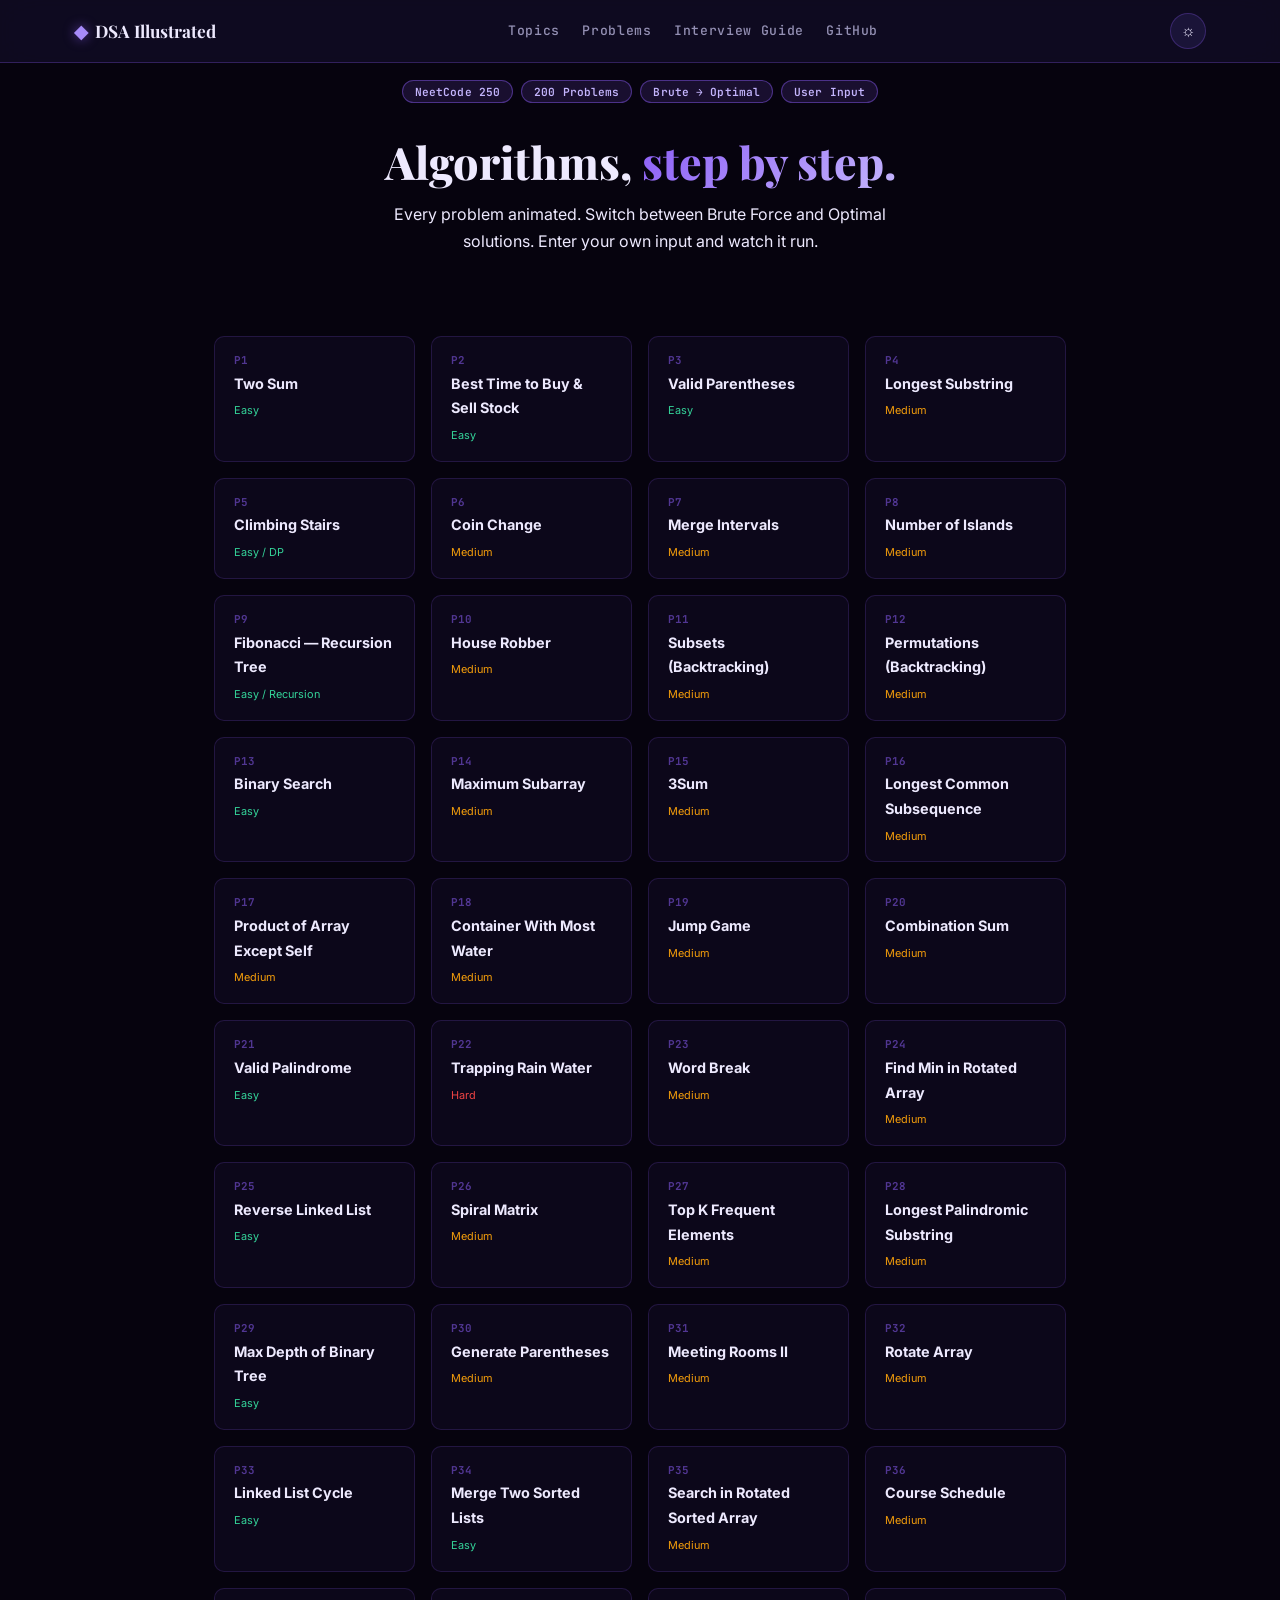
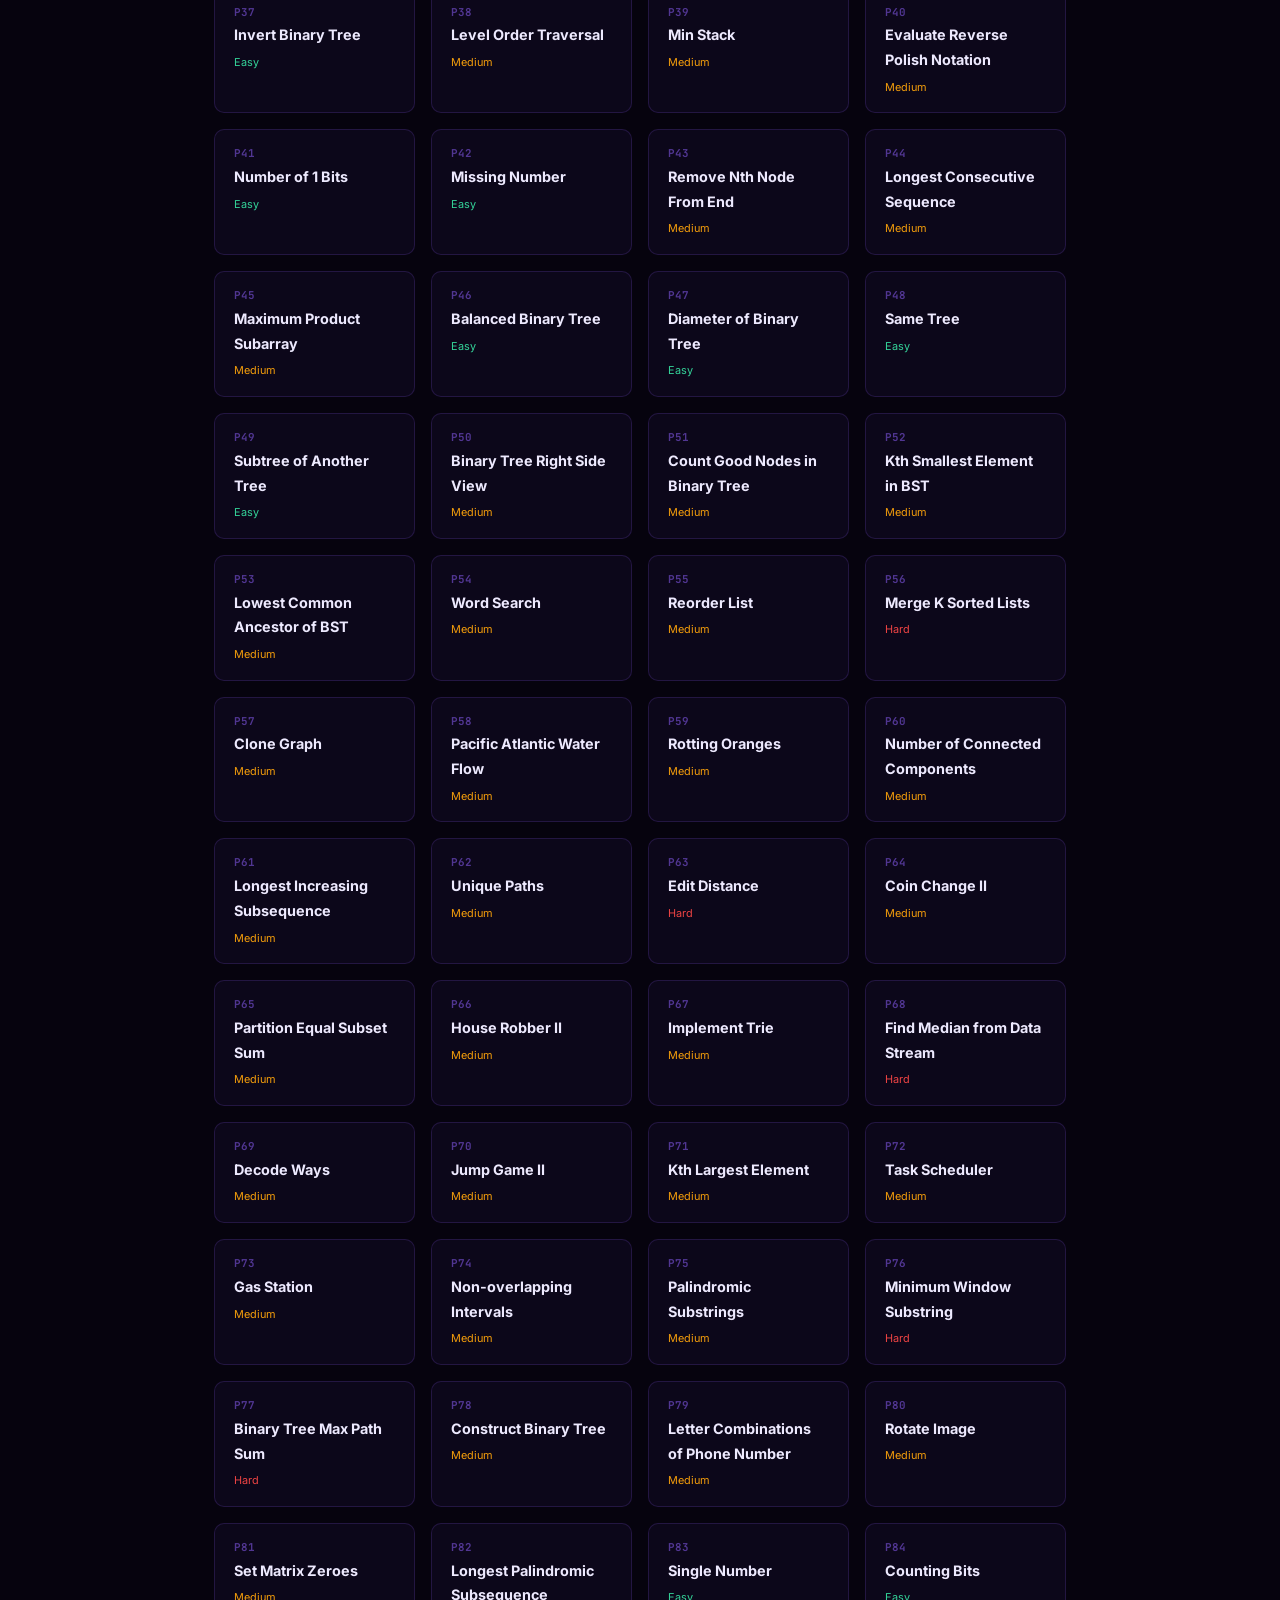
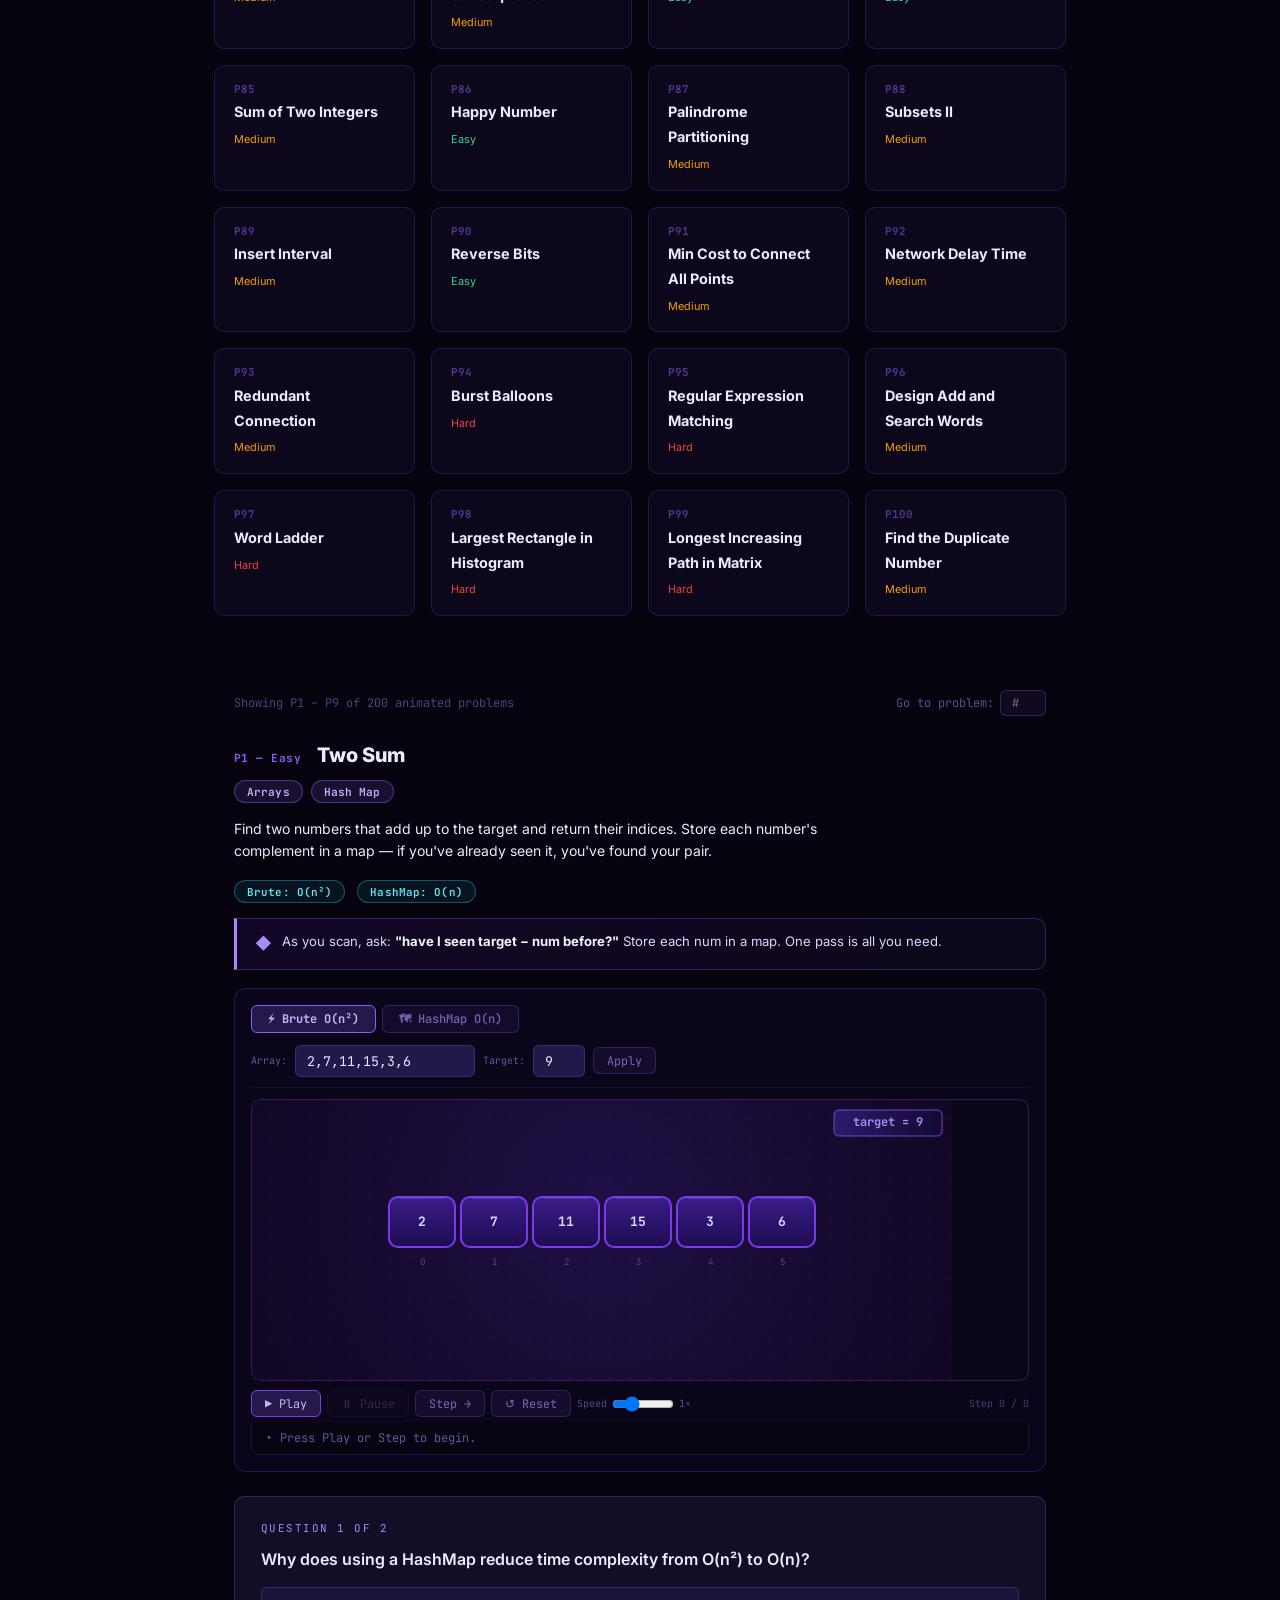
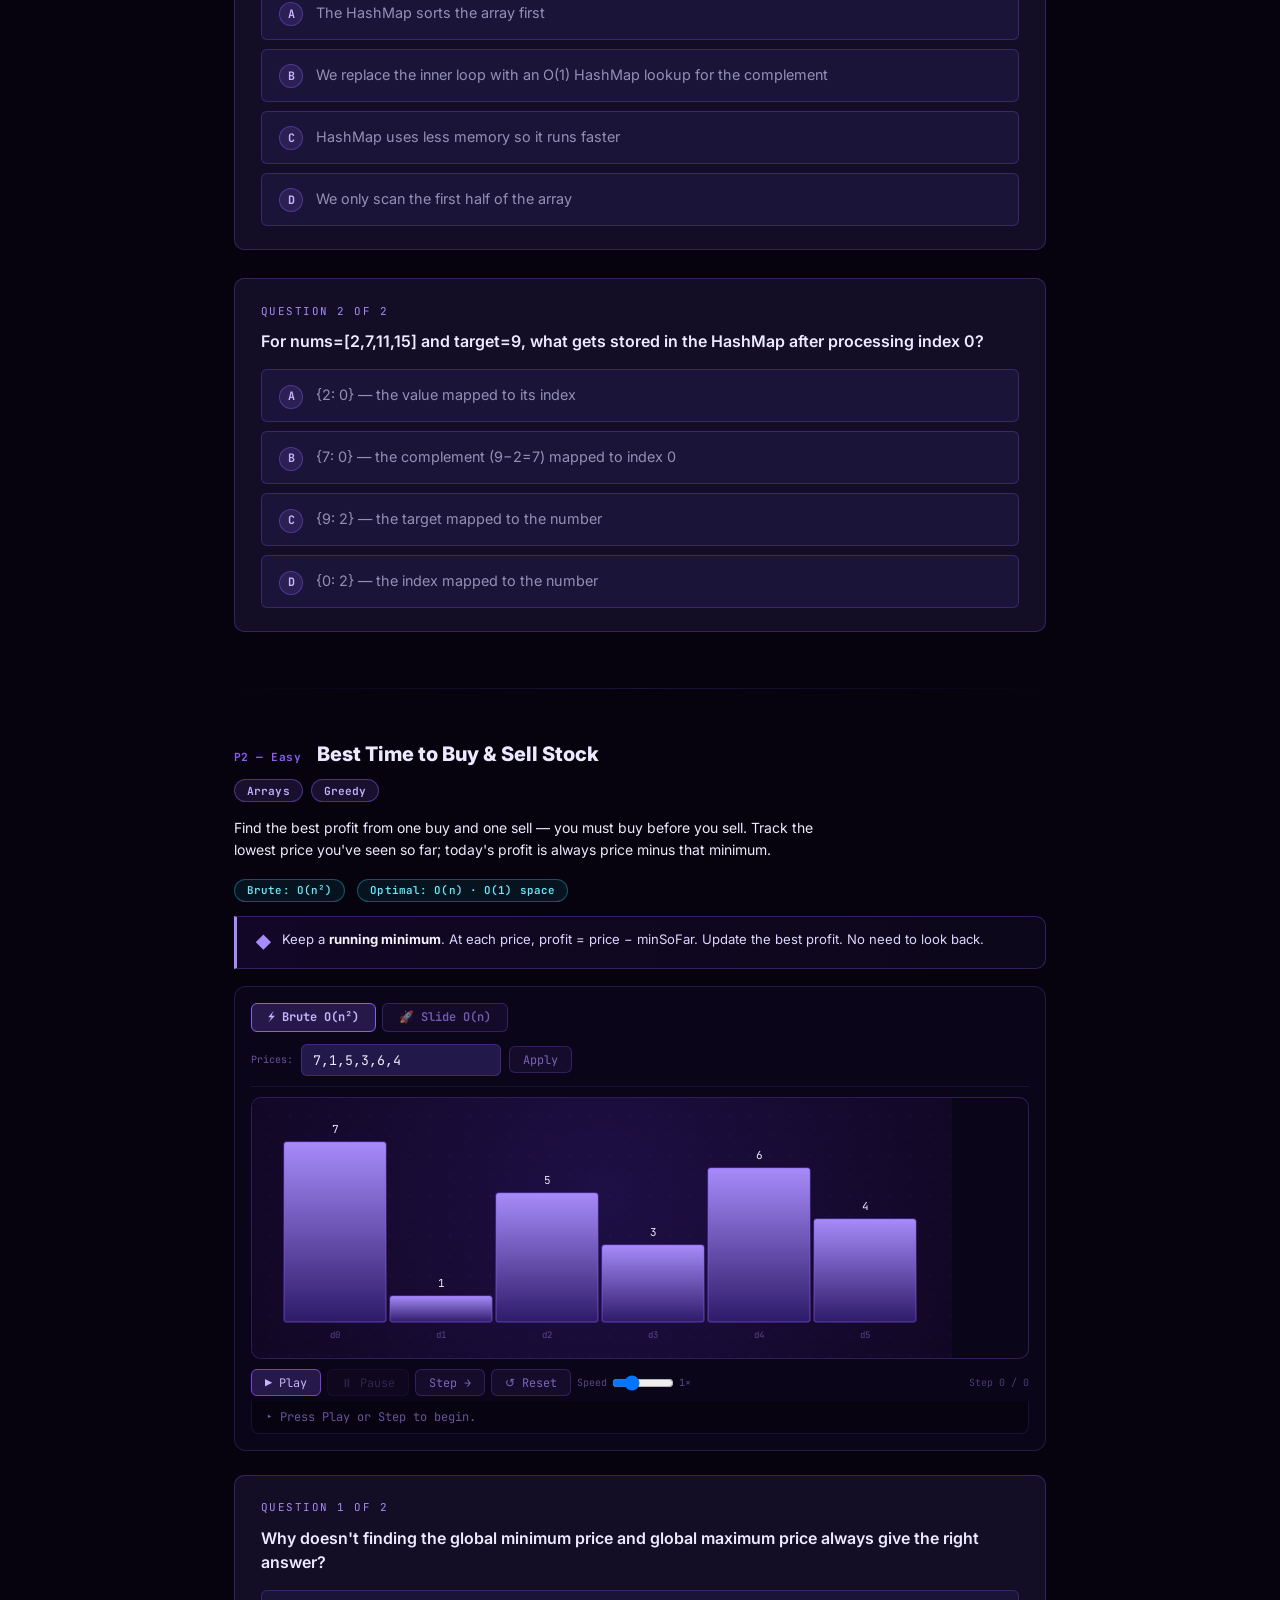
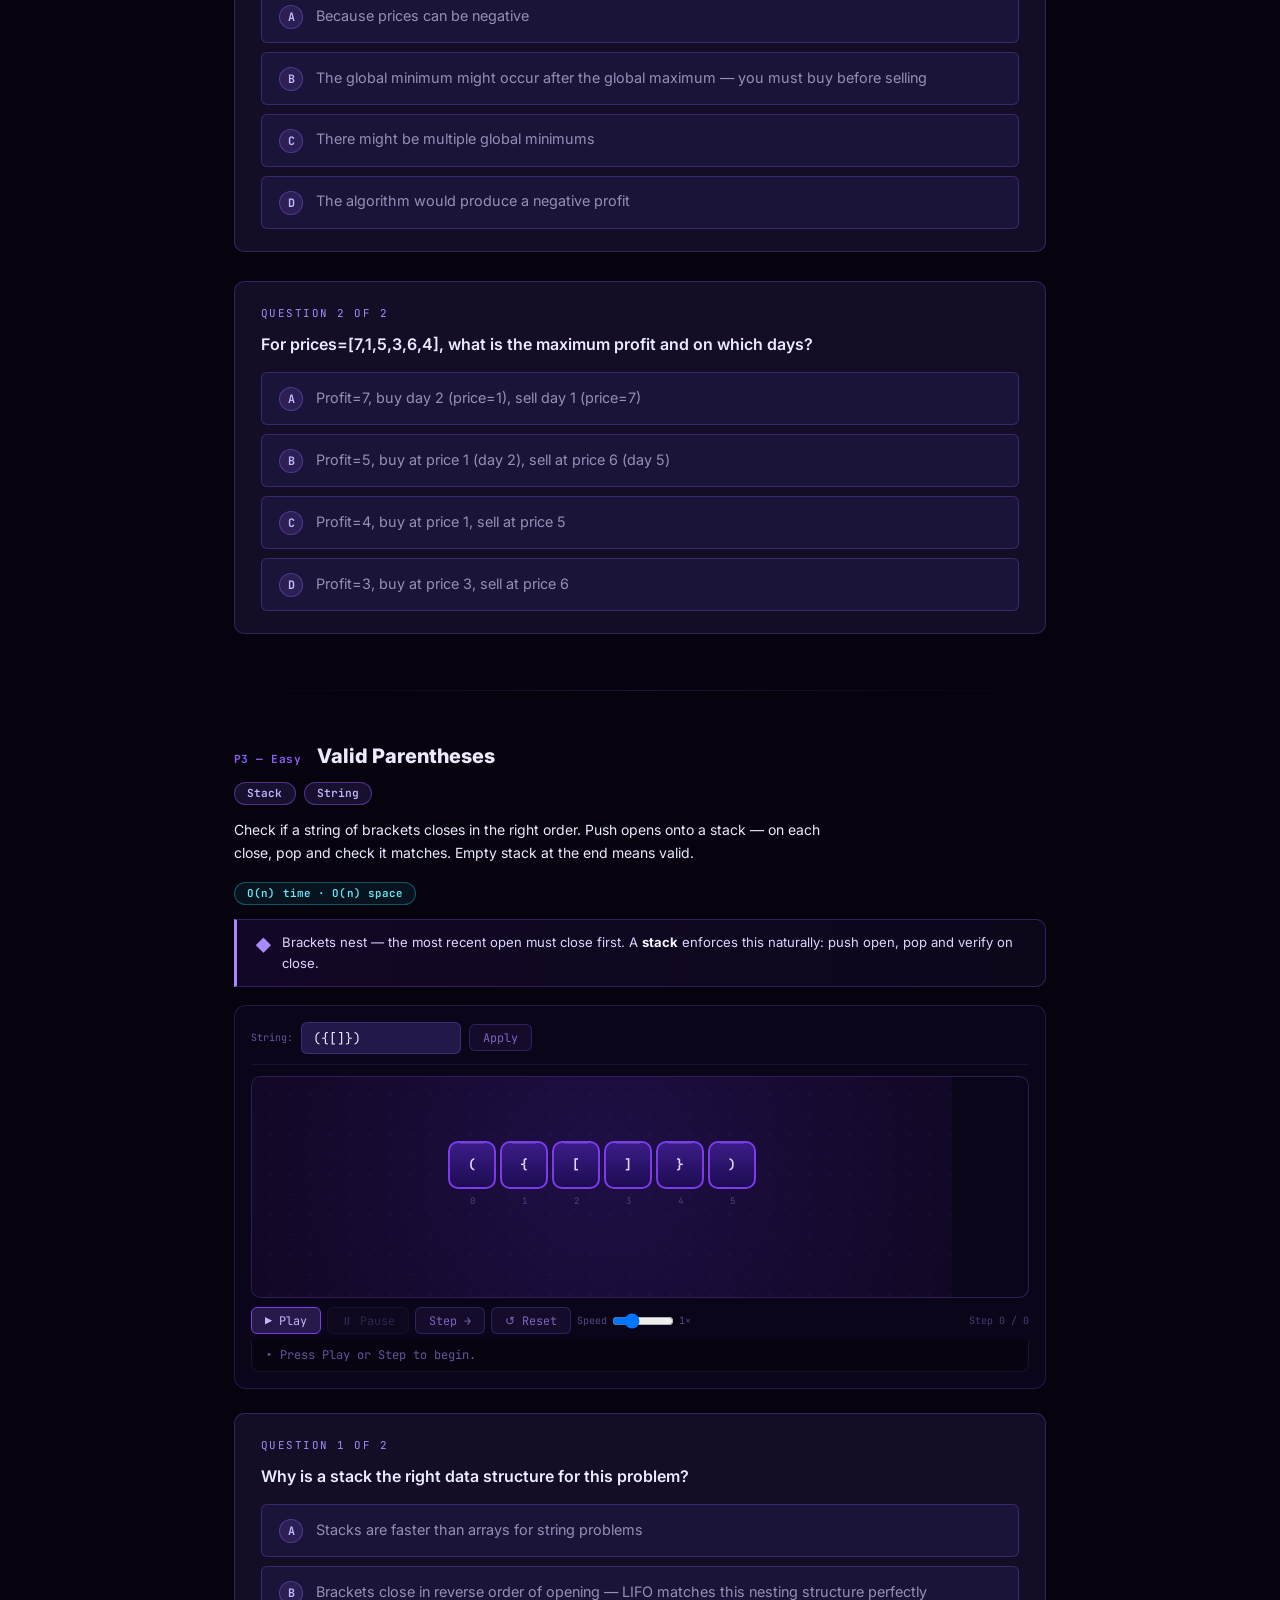
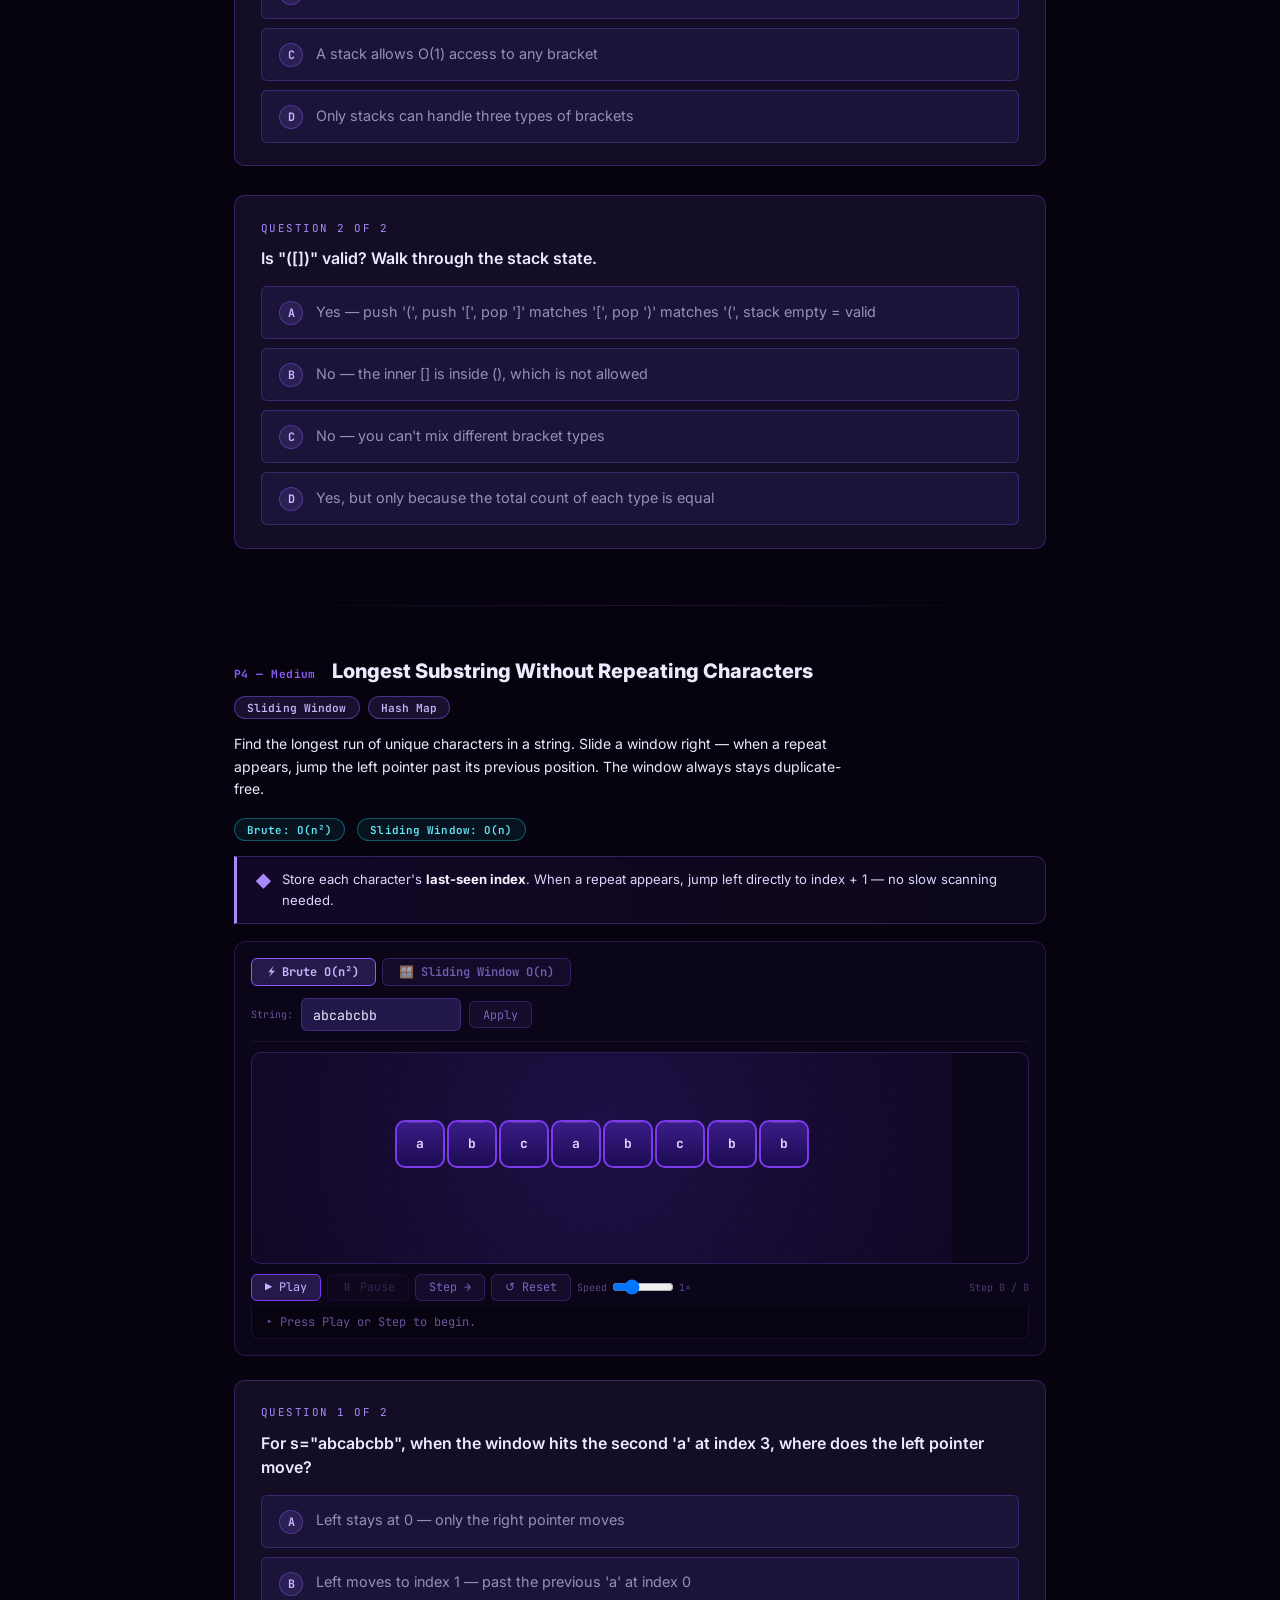
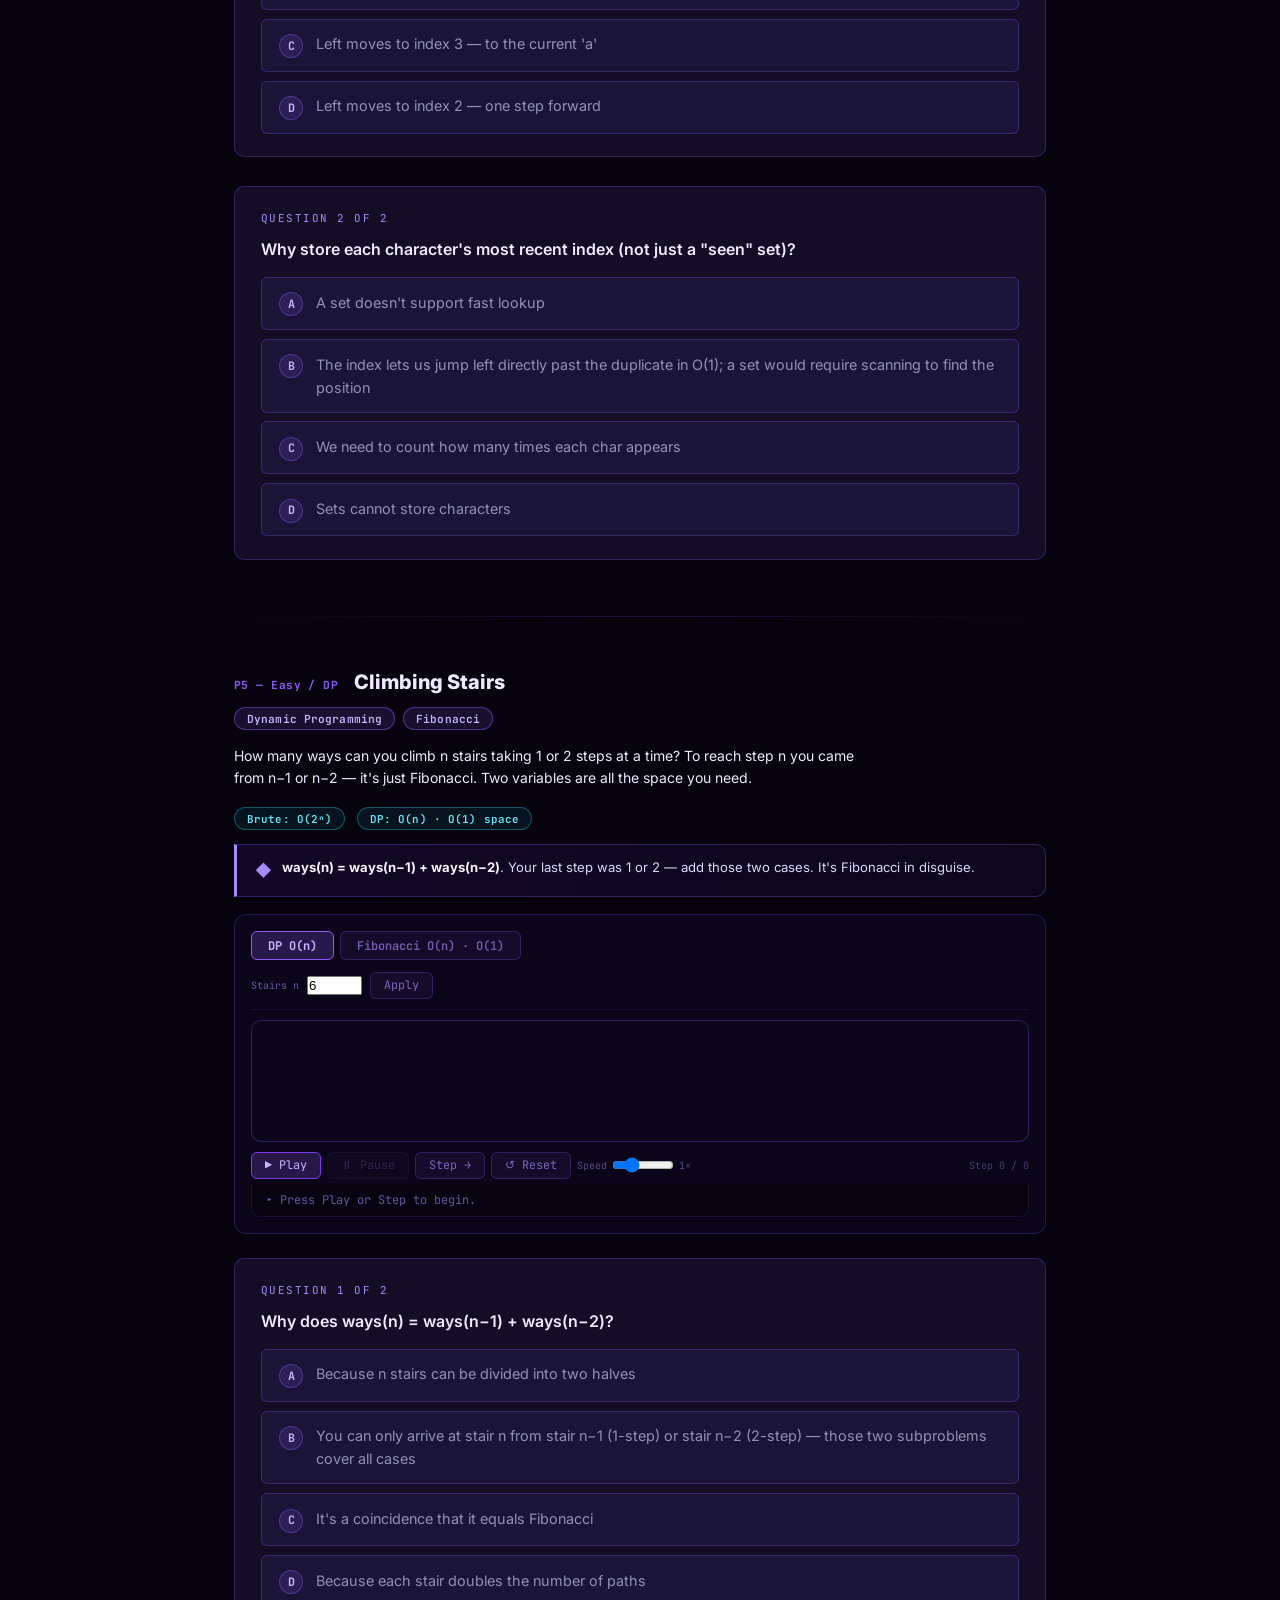
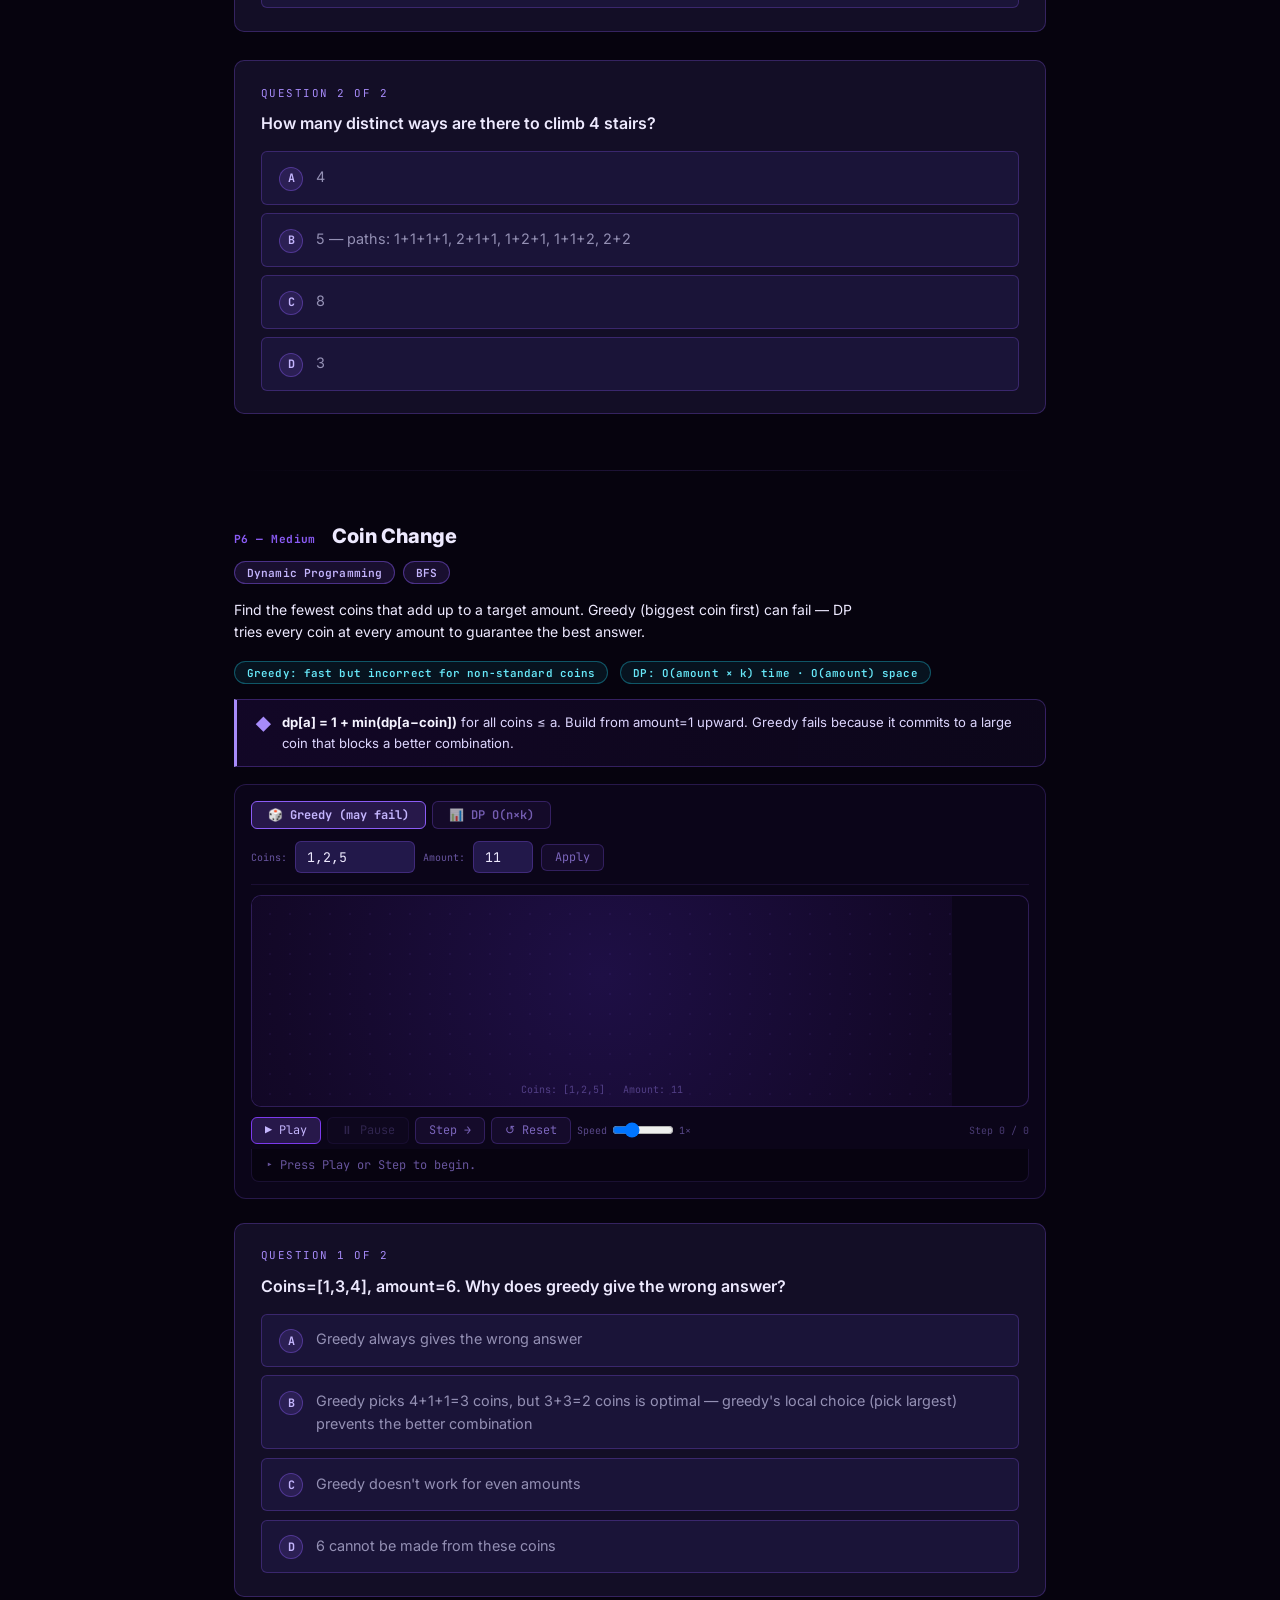
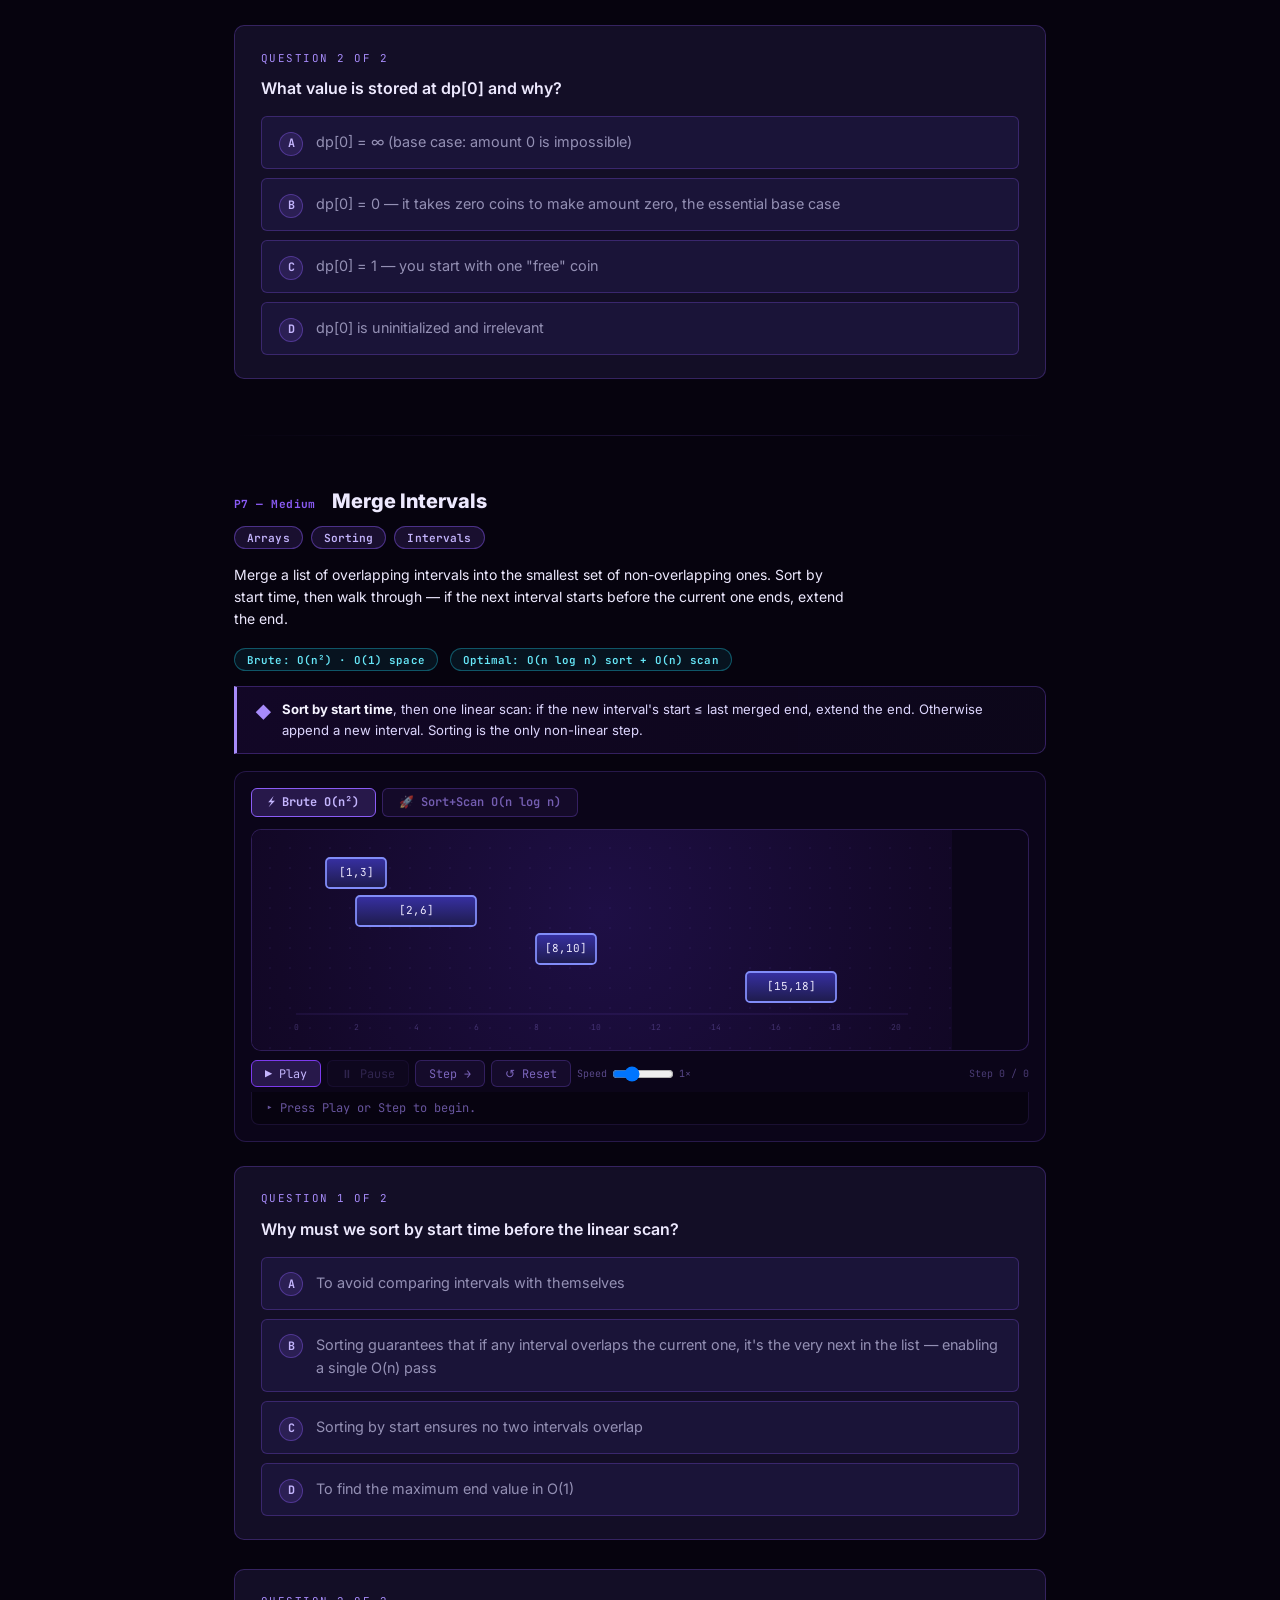
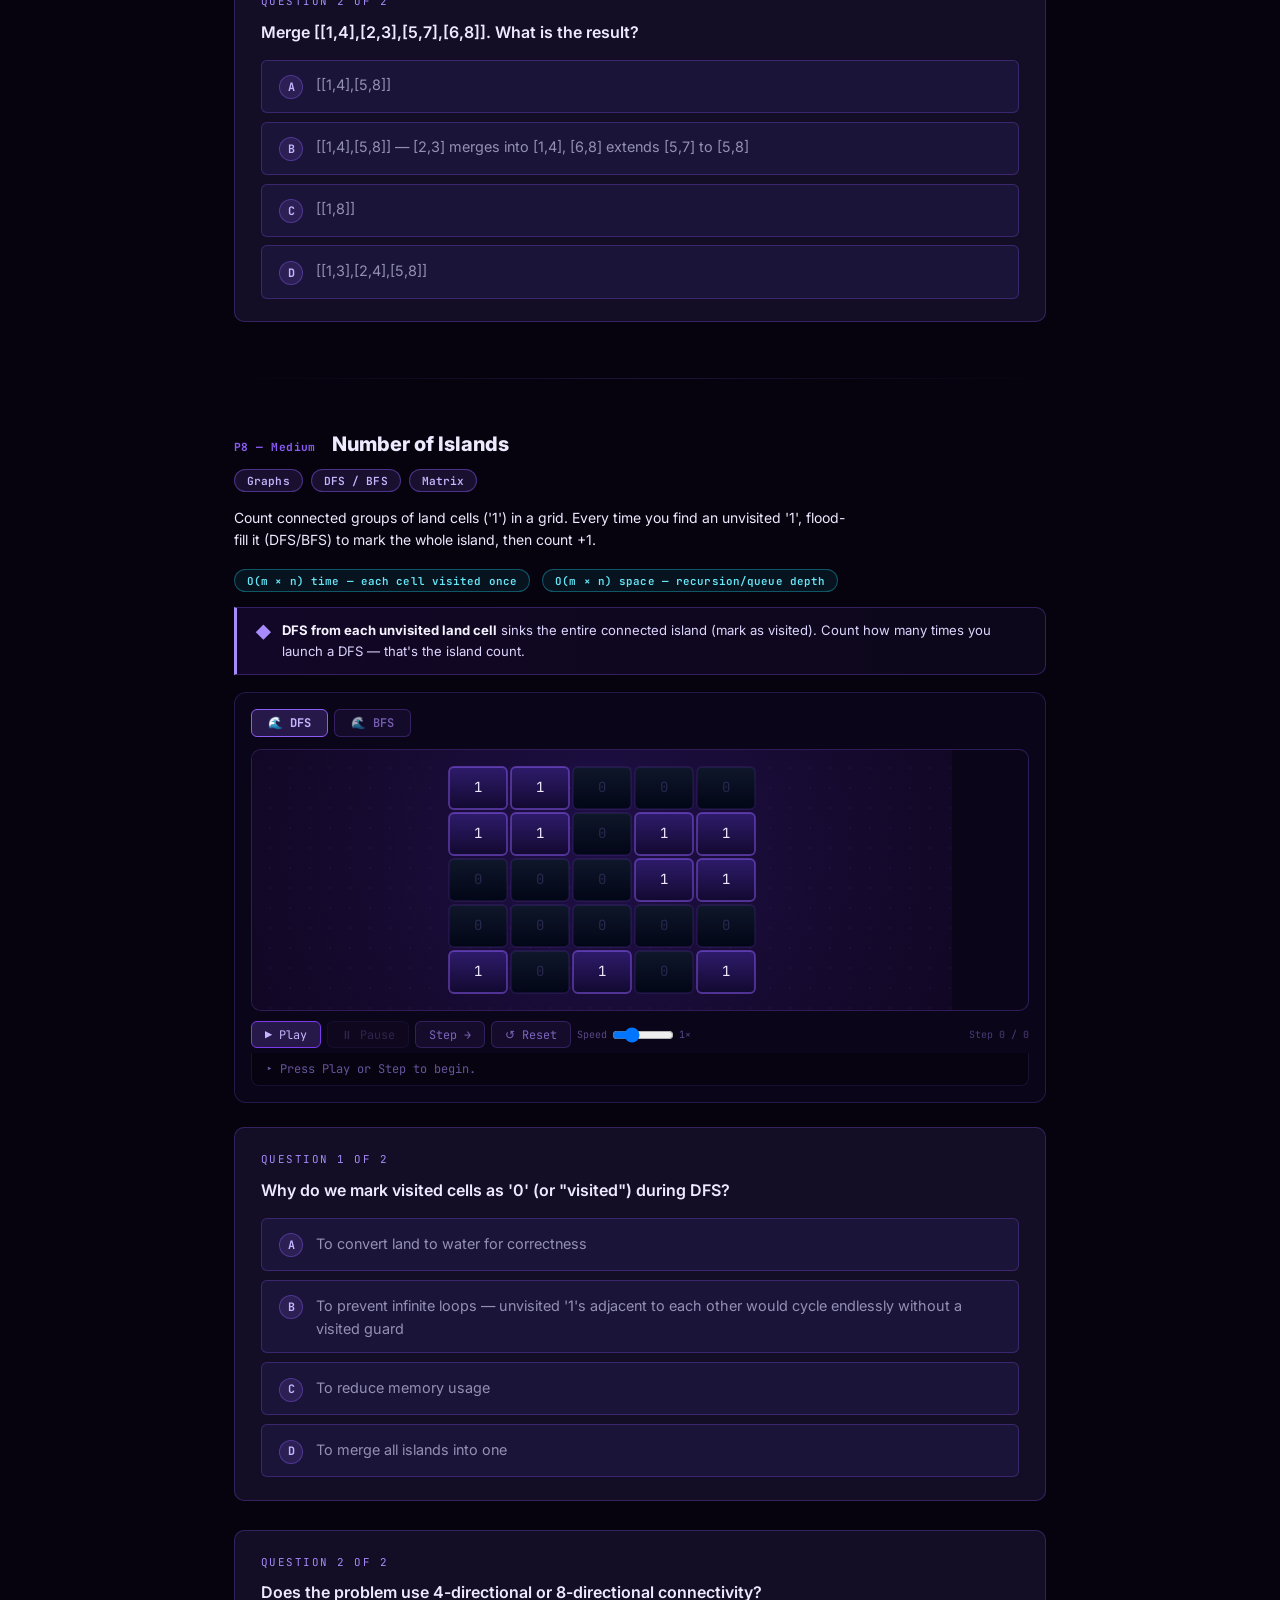
==== commit 4f5c1167: "Add P181–P200: Batch 9 — Graph, Math, DP, Heap, Stack (20 problems) P181 Walls & Gates (multi-source" ====
--- a/problems.html
+++ b/problems.html
@@ -4072,6 +4072,526 @@
     </div>
   </div>
 
+  <!-- P200 Largest Rectangle in Histogram II -->
+  <div class="prob-section" id="p-largest-rect-histogram-ii">
+    <div class="prob-section-header"><span class="prob-section-num">P200 — Hard</span><span class="prob-section-title">Largest Rectangle in Histogram</span></div>
+    <div class="prob-section-meta"><span class="prob-tag">Stack</span><span class="prob-tag">Monotonic</span></div>
+    <p class="prob-section-desc">Find the largest rectangular area in a histogram. The monotonic stack approach processes each bar in O(1) amortized time by popping shorter bars and computing their maximum possible rectangle.</p>
+    <div class="prob-complexity"><span class="prob-compl-chip">O(n) time · O(n) space</span></div>
+    <div class="prob-insight"><span class="pi-icon">&#9670;</span><span>Keep a <strong>monotonically increasing stack</strong>. When a shorter bar appears, every taller bar in the stack can't extend further right. Pop each taller bar, using the current index and remaining stack top to determine the rectangle's width.</span></div>
+    <div class="prob-demo"><div class="prob-demo-inner" id="prob-largest-rect-histogram-ii"></div></div>
+    <div class="quiz-section" style="margin-top:1.5rem;">
+      <div class="quiz-question"><div class="quiz-q-num">Question 1 of 2</div><div class="quiz-q-text">When we pop height h at index i, how do we compute the rectangle width?</div>
+        <div class="quiz-options">
+          <div class="quiz-option" data-correct="true" data-explanation="The width is (current index i) − (new stack top index) − 1. The new stack top is the last index shorter than h (its left boundary), and i is the first index shorter than h on the right. Everything between them can be spanned at height h."><span class="opt-letter">A</span>width = current_index − stack_top_after_pop − 1; the stack top gives the left boundary, current index gives the right</div>
+          <div class="quiz-option" data-correct="false"><span class="opt-letter">B</span>width = right − left</div>
+          <div class="quiz-option" data-correct="false"><span class="opt-letter">C</span>width = height × index</div>
+          <div class="quiz-option" data-correct="false"><span class="opt-letter">D</span>width = stack size</div>
+        </div><div class="quiz-feedback"></div></div>
+      <div class="quiz-question"><div class="quiz-q-num">Question 2 of 2</div><div class="quiz-q-text">Why do we append a sentinel height of 0 at the end?</div>
+        <div class="quiz-options">
+          <div class="quiz-option" data-correct="true" data-explanation="The sentinel (0) acts as a trigger to flush the stack. Without it, bars that are never 'shorter than their successor' would remain in the stack after processing all bars — their rectangles would never be computed. The 0 is shorter than every bar, forcing all remaining bars to be popped and their areas calculated."><span class="opt-letter">A</span>It forces all remaining bars in the stack to be popped and their rectangles computed — without it, bars that never see a shorter successor would be skipped</div>
+          <div class="quiz-option" data-correct="false"><span class="opt-letter">B</span>It represents the floor of the histogram</div>
+          <div class="quiz-option" data-correct="false"><span class="opt-letter">C</span>It prevents index-out-of-bounds errors</div>
+          <div class="quiz-option" data-correct="false"><span class="opt-letter">D</span>It marks the rightmost bar as visited</div>
+        </div><div class="quiz-feedback"></div></div>
+    </div>
+  </div>
+
+  <!-- P199 Find Median from Data Stream -->
+  <div class="prob-section" id="p-median-data-stream">
+    <div class="prob-section-header"><span class="prob-section-num">P199 — Hard</span><span class="prob-section-title">Find Median from Data Stream</span></div>
+    <div class="prob-section-meta"><span class="prob-tag">Heap</span><span class="prob-tag">Two Heaps</span></div>
+    <p class="prob-section-desc">Design a data structure that supports adding numbers and returning the running median. Two heaps — a max-heap for the lower half and a min-heap for the upper half — keep the median at their tops.</p>
+    <div class="prob-complexity"><span class="prob-compl-chip">O(log n) addNum · O(1) findMedian</span></div>
+    <div class="prob-insight"><span class="pi-icon">&#9670;</span><span>Split the stream into <strong>two halves</strong>: maxHeap (smaller values) and minHeap (larger values). Keep sizes balanced (differ by ≤ 1). Median is the top of the larger heap, or the average of both tops when equal.</span></div>
+    <div class="prob-demo"><div class="prob-demo-inner" id="prob-median-data-stream"></div></div>
+    <div class="quiz-section" style="margin-top:1.5rem;">
+      <div class="quiz-question"><div class="quiz-q-num">Question 1 of 2</div><div class="quiz-q-text">After adding a new number, what's the rebalancing rule?</div>
+        <div class="quiz-options">
+          <div class="quiz-option" data-correct="true" data-explanation="Step 1: push to maxHeap. Step 2: if maxHeap.top > minHeap.top, move maxHeap.top to minHeap (maintains ordering). Step 3: if |maxHeap| − |minHeap| > 1, move the top of the larger heap to the smaller. This keeps elements correctly split and sizes balanced."><span class="opt-letter">A</span>Push to maxHeap, then fix order (move max to minHeap if needed), then fix size balance by moving the top of the larger heap</div>
+          <div class="quiz-option" data-correct="false"><span class="opt-letter">B</span>Always push to the smaller heap</div>
+          <div class="quiz-option" data-correct="false"><span class="opt-letter">C</span>Re-sort both heaps after every insertion</div>
+          <div class="quiz-option" data-correct="false"><span class="opt-letter">D</span>Push to minHeap if number is even</div>
+        </div><div class="quiz-feedback"></div></div>
+      <div class="quiz-question"><div class="quiz-q-num">Question 2 of 2</div><div class="quiz-q-text">How is the median computed from the two heaps?</div>
+        <div class="quiz-options">
+          <div class="quiz-option" data-correct="true" data-explanation="If one heap is larger (|maxHeap| > |minHeap| or vice versa), the median is the top of the larger heap — it holds the true middle element. If both heaps have equal size, total elements is even, and the median is (maxHeap.top + minHeap.top) / 2.0."><span class="opt-letter">A</span>If sizes differ: top of the larger heap. If equal: average of both tops</div>
+          <div class="quiz-option" data-correct="false"><span class="opt-letter">B</span>Always the minHeap top</div>
+          <div class="quiz-option" data-correct="false"><span class="opt-letter">C</span>Sum of both tops divided by total count</div>
+          <div class="quiz-option" data-correct="false"><span class="opt-letter">D</span>Always the maxHeap top</div>
+        </div><div class="quiz-feedback"></div></div>
+    </div>
+  </div>
+
+  <!-- P198 Find K Closest Elements -->
+  <div class="prob-section" id="p-find-k-closest">
+    <div class="prob-section-header"><span class="prob-section-num">P198 — Medium</span><span class="prob-section-title">Find K Closest Elements</span></div>
+    <div class="prob-section-meta"><span class="prob-tag">Binary Search</span><span class="prob-tag">Two Pointers</span></div>
+    <p class="prob-section-desc">Given a sorted array, find k closest elements to x. Binary search on the window's left boundary — compare which end of a k-wide window is farther from x.</p>
+    <div class="prob-complexity"><span class="prob-compl-chip">O(log(n−k) + k) binary search · O(n) two pointers</span></div>
+    <div class="prob-insight"><span class="pi-icon">&#9670;</span><span>Binary search on the <strong>left boundary</strong> of the window. At each mid, compare arr[mid+k]−x vs x−arr[mid]. If the right end is closer, the window should shift right (lo = mid+1). The optimal window is found without ever computing all distances.</span></div>
+    <div class="prob-demo"><div class="prob-demo-inner" id="prob-find-k-closest"></div></div>
+    <div class="quiz-section" style="margin-top:1.5rem;">
+      <div class="quiz-question"><div class="quiz-q-num">Question 1 of 2</div><div class="quiz-q-text">Why search for the window's left boundary rather than finding the closest element first?</div>
+        <div class="quiz-options">
+          <div class="quiz-option" data-correct="true" data-explanation="Finding the closest single element is easy, but the k-element window might shift left or right depending on ties. Binary searching directly on the window boundary avoids tie-breaking logic and handles all edge cases — the comparison arr[mid+k]−x < x−arr[mid] cleanly determines whether to shift right."><span class="opt-letter">A</span>The window boundary subsumes tie-breaking; the single closest element doesn't tell you which direction the window should extend</div>
+          <div class="quiz-option" data-correct="false"><span class="opt-letter">B</span>Finding one element is O(n)</div>
+          <div class="quiz-option" data-correct="false"><span class="opt-letter">C</span>The array may not be sorted</div>
+          <div class="quiz-option" data-correct="false"><span class="opt-letter">D</span>Binary search requires an even number of elements</div>
+        </div><div class="quiz-feedback"></div></div>
+      <div class="quiz-question"><div class="quiz-q-num">Question 2 of 2</div><div class="quiz-q-text">The search space is [0, n−k]. Why n−k and not n−1?</div>
+        <div class="quiz-options">
+          <div class="quiz-option" data-correct="true" data-explanation="A k-wide window starting at index lo covers [lo, lo+k−1]. For this to be valid, lo+k−1 ≤ n−1, so lo ≤ n−k. The right boundary of the search space is n−k, not n−1, because any start index beyond n−k would make the window extend past the array end."><span class="opt-letter">A</span>The window [lo, lo+k−1] must fit in the array — lo+k−1 ≤ n−1 means lo ≤ n−k</div>
+          <div class="quiz-option" data-correct="false"><span class="opt-letter">B</span>n−k avoids integer overflow</div>
+          <div class="quiz-option" data-correct="false"><span class="opt-letter">C</span>The last k elements are always excluded</div>
+          <div class="quiz-option" data-correct="false"><span class="opt-letter">D</span>We search only even indices</div>
+        </div><div class="quiz-feedback"></div></div>
+    </div>
+  </div>
+
+  <!-- P197 Kth Largest Element in Stream -->
+  <div class="prob-section" id="p-kth-largest-stream">
+    <div class="prob-section-header"><span class="prob-section-num">P197 — Easy</span><span class="prob-section-title">Kth Largest Element in a Stream</span></div>
+    <div class="prob-section-meta"><span class="prob-tag">Heap</span><span class="prob-tag">Design</span></div>
+    <p class="prob-section-desc">Design a class that returns the k-th largest element after each addition. A min-heap of size k keeps the k largest elements seen — its minimum (heap top) is always the k-th largest.</p>
+    <div class="prob-complexity"><span class="prob-compl-chip">O(log k) per add · O(k) space</span></div>
+    <div class="prob-insight"><span class="pi-icon">&#9670;</span><span>Maintain a <strong>min-heap of size exactly k</strong>. Adding a new value: push to heap, then pop if size &gt; k. The heap top is always the k-th largest because exactly k−1 elements are larger than it (the rest of the heap), and all evicted elements were smaller.</span></div>
+    <div class="prob-demo"><div class="prob-demo-inner" id="prob-kth-largest-stream"></div></div>
+    <div class="quiz-section" style="margin-top:1.5rem;">
+      <div class="quiz-question"><div class="quiz-q-num">Question 1 of 2</div><div class="quiz-q-text">Why does keeping only the k largest elements suffice?</div>
+        <div class="quiz-options">
+          <div class="quiz-option" data-correct="true" data-explanation="We want the k-th largest — the element with exactly k−1 elements larger than it. By keeping a min-heap of size k, the minimum of those k elements has exactly k−1 larger elements in the heap. Any element smaller than the heap minimum is not in the top-k and can be safely evicted."><span class="opt-letter">A</span>The min of the top-k elements is the k-th largest — k−1 heap elements are larger than it; smaller elements are irrelevant</div>
+          <div class="quiz-option" data-correct="false"><span class="opt-letter">B</span>We keep the k smallest instead</div>
+          <div class="quiz-option" data-correct="false"><span class="opt-letter">C</span>The heap size must be n</div>
+          <div class="quiz-option" data-correct="false"><span class="opt-letter">D</span>A max-heap is more efficient here</div>
+        </div><div class="quiz-feedback"></div></div>
+      <div class="quiz-question"><div class="quiz-q-num">Question 2 of 2</div><div class="quiz-q-text">What happens if the new value is smaller than the current k-th largest?</div>
+        <div class="quiz-options">
+          <div class="quiz-option" data-correct="true" data-explanation="If the new value is smaller than the heap top (current k-th largest), it's not in the top-k. After pushing it and popping the minimum, we just popped the new value itself — the heap is unchanged. The k-th largest stays the same. This is implicitly handled by push-then-pop-if-oversized."><span class="opt-letter">A</span>It gets pushed then immediately popped (it's the heap minimum after insertion) — the k-th largest is unchanged</div>
+          <div class="quiz-option" data-correct="false"><span class="opt-letter">B</span>We skip inserting values smaller than the top</div>
+          <div class="quiz-option" data-correct="false"><span class="opt-letter">C</span>The heap shrinks below size k</div>
+          <div class="quiz-option" data-correct="false"><span class="opt-letter">D</span>We return −1 for that call</div>
+        </div><div class="quiz-feedback"></div></div>
+    </div>
+  </div>
+
+  <!-- P196 Arithmetic Slices -->
+  <div class="prob-section" id="p-arithmetic-slices">
+    <div class="prob-section-header"><span class="prob-section-num">P196 — Medium</span><span class="prob-section-title">Arithmetic Slices</span></div>
+    <div class="prob-section-meta"><span class="prob-tag">DP</span><span class="prob-tag">Array</span></div>
+    <p class="prob-section-desc">Count subarrays of length ≥ 3 that form arithmetic progressions. DP builds on previous results — each new element extending a run adds exactly dp[i−1]+1 new slices.</p>
+    <div class="prob-complexity"><span class="prob-compl-chip">O(n) time · O(1) space</span></div>
+    <div class="prob-insight"><span class="pi-icon">&#9670;</span><span>dp[i] = number of arithmetic slices ending at i. When <strong>nums[i]−nums[i−1] === nums[i−1]−nums[i−2]</strong>, dp[i] = dp[i−1]+1, because every previous slice ending at i−1 gains one more element plus a brand new 3-element slice.</span></div>
+    <div class="prob-demo"><div class="prob-demo-inner" id="prob-arithmetic-slices"></div></div>
+    <div class="quiz-section" style="margin-top:1.5rem;">
+      <div class="quiz-question"><div class="quiz-q-num">Question 1 of 2</div><div class="quiz-q-text">Why is dp[i] = dp[i−1] + 1 (not just 1) when the difference matches?</div>
+        <div class="quiz-options">
+          <div class="quiz-option" data-correct="true" data-explanation="Every arithmetic slice ending at i−1 can be extended by one element (adding nums[i]) to form a new valid slice. Plus the brand-new 3-element slice [i−2, i−1, i] itself. So dp[i] = dp[i−1] (extended old slices) + 1 (new minimal slice)."><span class="opt-letter">A</span>All dp[i−1] prior slices gain one extension plus a new 3-element slice — dp[i] = dp[i−1] + 1</div>
+          <div class="quiz-option" data-correct="false"><span class="opt-letter">B</span>dp[i] = dp[i-2] + dp[i-1]</div>
+          <div class="quiz-option" data-correct="false"><span class="opt-letter">C</span>Each matching element adds exactly 2 slices</div>
+          <div class="quiz-option" data-correct="false"><span class="opt-letter">D</span>dp[i] resets to 1 for each match</div>
+        </div><div class="quiz-feedback"></div></div>
+      <div class="quiz-question"><div class="quiz-q-num">Question 2 of 2</div><div class="quiz-q-text">Can this be solved in O(1) space?</div>
+        <div class="quiz-options">
+          <div class="quiz-option" data-correct="true" data-explanation="Yes — we only need dp[i−1] to compute dp[i], so one variable suffices. We keep 'cur' (the current run count) and 'total'. When the arithmetic condition holds, cur++ and total += cur. When it breaks, cur resets to 0. The full dp array is not needed."><span class="opt-letter">A</span>Yes — only dp[i−1] is needed; use one variable 'cur' for the current run, incrementing and adding to total each step</div>
+          <div class="quiz-option" data-correct="false"><span class="opt-letter">B</span>No, we need the full array for backtracking</div>
+          <div class="quiz-option" data-correct="false"><span class="opt-letter">C</span>Only O(log n) space is achievable</div>
+          <div class="quiz-option" data-correct="false"><span class="opt-letter">D</span>The total depends on all previous dp values</div>
+        </div><div class="quiz-feedback"></div></div>
+    </div>
+  </div>
+
+  <!-- P195 Remove Invalid Parentheses -->
+  <div class="prob-section" id="p-remove-invalid-parens">
+    <div class="prob-section-header"><span class="prob-section-num">P195 — Hard</span><span class="prob-section-title">Remove Invalid Parentheses</span></div>
+    <div class="prob-section-meta"><span class="prob-tag">BFS</span><span class="prob-tag">Backtracking</span></div>
+    <p class="prob-section-desc">Return all minimum-removal results that make a string's parentheses valid. BFS by levels ensures minimum removals — the first level with any valid result contains all optimal results.</p>
+    <div class="prob-complexity"><span class="prob-compl-chip">O(n · 2^n) worst case</span></div>
+    <div class="prob-insight"><span class="pi-icon">&#9670;</span><span>BFS is key: process strings level by level where each level = one more removal. The <strong>first level with a valid string</strong> contains ALL minimum-removal solutions. Stop exploring once any valid string is found — deeper levels have more removals.</span></div>
+    <div class="prob-demo"><div class="prob-demo-inner" id="prob-remove-invalid-parens"></div></div>
+    <div class="quiz-section" style="margin-top:1.5rem;">
+      <div class="quiz-question"><div class="quiz-q-num">Question 1 of 2</div><div class="quiz-q-text">Why must we collect ALL valid strings at the first valid BFS level (not just one)?</div>
+        <div class="quiz-options">
+          <div class="quiz-option" data-correct="true" data-explanation="The problem asks for all minimum-removal results. Multiple strings at the same BFS level are all equally optimal (same number of removals). If we stop at the first valid string found, we'd miss other valid strings at the same level that are also minimum. We must exhaust the level once we confirm it has valid strings."><span class="opt-letter">A</span>All strings at the first valid level use the same number of removals — they're all equally optimal; returning just one would miss other valid solutions</div>
+          <div class="quiz-option" data-correct="false"><span class="opt-letter">B</span>We don't need to — just return the first result</div>
+          <div class="quiz-option" data-correct="false"><span class="opt-letter">C</span>Only the alphabetically first result matters</div>
+          <div class="quiz-option" data-correct="false"><span class="opt-letter">D</span>Different levels can have the same result</div>
+        </div><div class="quiz-feedback"></div></div>
+      <div class="quiz-question"><div class="quiz-q-num">Question 2 of 2</div><div class="quiz-q-text">How does the visited set prevent redundant work?</div>
+        <div class="quiz-options">
+          <div class="quiz-option" data-correct="true" data-explanation="Many different removal sequences produce the same string (removing index 1 then 2 vs removing index 2 then 1 yields the same result for duplicates). Without a visited set, the BFS queue explodes with duplicates — each level can have exponentially many repeated strings. The set ensures each unique string is processed exactly once."><span class="opt-letter">A</span>Different removal sequences can produce the same string — the set prevents processing duplicates, keeping the queue from exploding exponentially</div>
+          <div class="quiz-option" data-correct="false"><span class="opt-letter">B</span>The set stores valid results only</div>
+          <div class="quiz-option" data-correct="false"><span class="opt-letter">C</span>It prevents revisiting the original string</div>
+          <div class="quiz-option" data-correct="false"><span class="opt-letter">D</span>BFS doesn't need a visited set</div>
+        </div><div class="quiz-feedback"></div></div>
+    </div>
+  </div>
+
+  <!-- P194 Valid Parenthesis String -->
+  <div class="prob-section" id="p-valid-paren-string-2">
+    <div class="prob-section-header"><span class="prob-section-num">P194 — Medium</span><span class="prob-section-title">Valid Parenthesis String</span></div>
+    <div class="prob-section-meta"><span class="prob-tag">Greedy</span><span class="prob-tag">DP</span></div>
+    <p class="prob-section-desc">Check if a string with '(', ')' and '*' (wildcard: empty, '(', or ')') is valid. Track the range [low, high] of possible open-bracket counts — if 0 is ever reachable, the string can be valid.</p>
+    <div class="prob-complexity"><span class="prob-compl-chip">O(n) time · O(1) space</span></div>
+    <div class="prob-insight"><span class="pi-icon">&#9670;</span><span>Track <strong>[low, high]</strong>: minimum and maximum possible open counts. '(' increments both; ')' decrements both (clamp low at 0); '*' decrements low and increments high. If high &lt; 0 at any point → invalid. If low === 0 at the end → valid.</span></div>
+    <div class="prob-demo"><div class="prob-demo-inner" id="prob-valid-paren-string-2"></div></div>
+    <div class="quiz-section" style="margin-top:1.5rem;">
+      <div class="quiz-question"><div class="quiz-q-num">Question 1 of 2</div><div class="quiz-q-text">Why do we clamp low to max(0, low−1) when processing ')' or '*'?</div>
+        <div class="quiz-options">
+          <div class="quiz-option" data-correct="true" data-explanation="'low' represents the minimum number of unmatched opens — it can't go below 0 because we can always treat '*' as empty or not place a ')' beyond what's available. Clamping prevents tracking impossible negative open counts. 'high' going below 0 is the real signal for invalidity."><span class="opt-letter">A</span>Unmatched open count can't be negative — clamping prevents tracking impossible states; high < 0 is the true invalidity signal</div>
+          <div class="quiz-option" data-correct="false"><span class="opt-letter">B</span>Low going negative crashes the algorithm</div>
+          <div class="quiz-option" data-correct="false"><span class="opt-letter">C</span>We only track even counts</div>
+          <div class="quiz-option" data-correct="false"><span class="opt-letter">D</span>The clamp handles the * as a closing paren case</div>
+        </div><div class="quiz-feedback"></div></div>
+      <div class="quiz-question"><div class="quiz-q-num">Question 2 of 2</div><div class="quiz-q-text">What does high &lt; 0 during the scan mean?</div>
+        <div class="quiz-options">
+          <div class="quiz-option" data-correct="true" data-explanation="high tracks the maximum possible open-paren count (treating every * as '('). If even in the most optimistic interpretation high drops below 0, there are more ')' than any combination of '(' and '*' can match. The string is definitively invalid regardless of how we interpret wildcards."><span class="opt-letter">A</span>Even treating all * as '(' can't match the closing parens — the string is definitively invalid</div>
+          <div class="quiz-option" data-correct="false"><span class="opt-letter">B</span>There are too many opening parens</div>
+          <div class="quiz-option" data-correct="false"><span class="opt-letter">C</span>low and high have diverged too much</div>
+          <div class="quiz-option" data-correct="false"><span class="opt-letter">D</span>The string has no wildcards left</div>
+        </div><div class="quiz-feedback"></div></div>
+    </div>
+  </div>
+
+  <!-- P193 Stone Game -->
+  <div class="prob-section" id="p-stone-game">
+    <div class="prob-section-header"><span class="prob-section-num">P193 — Medium</span><span class="prob-section-title">Stone Game</span></div>
+    <div class="prob-section-meta"><span class="prob-tag">DP</span><span class="prob-tag">Math</span><span class="prob-tag">Game Theory</span></div>
+    <p class="prob-section-desc">Two players alternately take stones from either end; the player with more wins. dp[i][j] stores the net advantage of the current player over the range [i,j] — Alice always wins with optimal play.</p>
+    <div class="prob-complexity"><span class="prob-compl-chip">O(n²) DP · O(1) math insight</span></div>
+    <div class="prob-insight"><span class="pi-icon">&#9670;</span><span>Math insight: with an <strong>even number of piles</strong>, Alice can always choose the strategy that guarantees the higher total — she picks which group (odd-indexed or even-indexed piles) is larger, then always picks from that group. dp[0][n−1] &gt; 0 iff Alice wins.</span></div>
+    <div class="prob-demo"><div class="prob-demo-inner" id="prob-stone-game"></div></div>
+    <div class="quiz-section" style="margin-top:1.5rem;">
+      <div class="quiz-question"><div class="quiz-q-num">Question 1 of 2</div><div class="quiz-q-text">What does dp[i][j] represent and why is it sufficient for solving the problem?</div>
+        <div class="quiz-options">
+          <div class="quiz-option" data-correct="true" data-explanation="dp[i][j] = the maximum net advantage (current player's score minus opponent's score) when playing optimally on piles[i..j]. A positive value means the current player wins on that subrange. dp[0][n-1] > 0 means Alice (first player) wins. Recurrence: dp[i][j] = max(piles[i] − dp[i+1][j], piles[j] − dp[i][j-1])."><span class="opt-letter">A</span>dp[i][j] = max net advantage of the current player on piles[i..j]; dp[0][n−1] > 0 iff Alice wins</div>
+          <div class="quiz-option" data-correct="false"><span class="opt-letter">B</span>dp[i][j] = total stones in piles[i..j]</div>
+          <div class="quiz-option" data-correct="false"><span class="opt-letter">C</span>dp[i][j] = number of moves remaining</div>
+          <div class="quiz-option" data-correct="false"><span class="opt-letter">D</span>dp[i][j] = which player goes first in that range</div>
+        </div><div class="quiz-feedback"></div></div>
+      <div class="quiz-question"><div class="quiz-q-num">Question 2 of 2</div><div class="quiz-q-text">Why can Alice always win (return true) when the number of piles is even?</div>
+        <div class="quiz-options">
+          <div class="quiz-option" data-correct="true" data-explanation="With 2n piles, n are odd-indexed and n are even-indexed. Alice goes first and can always choose to pick from odd-indexed or even-indexed ends (she picks the end that belongs to the larger group). After she picks, whatever Bob picks, Alice can always stay on her chosen strategy — the ends always alternate between odd and even indexed."><span class="opt-letter">A</span>Alice can predetermine which parity (odd vs even indexed) totals more, then always pick from that group — Bob can never block this strategy</div>
+          <div class="quiz-option" data-correct="false"><span class="opt-letter">B</span>The first player always wins any game</div>
+          <div class="quiz-option" data-correct="false"><span class="opt-letter">C</span>Even piles means both players get equal turns</div>
+          <div class="quiz-option" data-correct="false"><span class="opt-letter">D</span>Alice always picks the largest pile</div>
+        </div><div class="quiz-feedback"></div></div>
+    </div>
+  </div>
+
+  <!-- P192 Unique Paths (DP grid) -->
+  <div class="prob-section" id="p-unique-paths-2">
+    <div class="prob-section-header"><span class="prob-section-num">P192 — Medium</span><span class="prob-section-title">Unique Paths (Grid DP)</span></div>
+    <div class="prob-section-meta"><span class="prob-tag">DP</span><span class="prob-tag">Math</span></div>
+    <p class="prob-section-desc">Count distinct paths from top-left to bottom-right in an m×n grid moving only right or down. Each cell's value is the sum of paths coming from above and from the left.</p>
+    <div class="prob-complexity"><span class="prob-compl-chip">O(m·n) time · O(m·n) space — optimizable to O(n)</span></div>
+    <div class="prob-insight"><span class="pi-icon">&#9670;</span><span>dp[r][c] = dp[r−1][c] + dp[r][c−1] — paths from above plus paths from the left. All first-row and first-column cells have exactly 1 path. The math closed form is <strong>C(m+n−2, m−1)</strong> — choose which m−1 of the m+n−2 steps are "down".</span></div>
+    <div class="prob-demo"><div class="prob-demo-inner" id="prob-unique-paths-2"></div></div>
+    <div class="quiz-section" style="margin-top:1.5rem;">
+      <div class="quiz-question"><div class="quiz-q-num">Question 1 of 2</div><div class="quiz-q-text">Why are all cells in the first row and column initialized to 1?</div>
+        <div class="quiz-options">
+          <div class="quiz-option" data-correct="true" data-explanation="From (0,0) to any cell in the first row, there's only one way — go right all the way. Similarly for the first column — go down all the way. These are the base cases for the DP. All other cells build on these by combining paths from above and from the left."><span class="opt-letter">A</span>There's only one path to any first-row or first-column cell — move straight right or straight down with no choice</div>
+          <div class="quiz-option" data-correct="false"><span class="opt-letter">B</span>The grid starts with 1s everywhere</div>
+          <div class="quiz-option" data-correct="false"><span class="opt-letter">C</span>We use 1 as a sentinel value</div>
+          <div class="quiz-option" data-correct="false"><span class="opt-letter">D</span>The boundary cells are always visited once</div>
+        </div><div class="quiz-feedback"></div></div>
+      <div class="quiz-question"><div class="quiz-q-num">Question 2 of 2</div><div class="quiz-q-text">How does the combinatorics formula C(m+n−2, m−1) arise?</div>
+        <div class="quiz-options">
+          <div class="quiz-option" data-correct="true" data-explanation="Any valid path consists of exactly (m−1) down-moves and (n−1) right-moves, for a total of (m+n−2) steps. A path is fully determined by which (m−1) steps are down-moves. So the number of unique paths = ways to choose (m−1) positions out of (m+n−2) = C(m+n−2, m−1)."><span class="opt-letter">A</span>Every path has exactly (m−1) down and (n−1) right steps; choosing which (m−1) of the total (m+n−2) steps are down fully specifies the path</div>
+          <div class="quiz-option" data-correct="false"><span class="opt-letter">B</span>It's a Fibonacci variant</div>
+          <div class="quiz-option" data-correct="false"><span class="opt-letter">C</span>C(m,n) counts cells not paths</div>
+          <div class="quiz-option" data-correct="false"><span class="opt-letter">D</span>The formula only works for square grids</div>
+        </div><div class="quiz-feedback"></div></div>
+    </div>
+  </div>
+
+  <!-- P191 Longest Increasing Path in a Matrix -->
+  <div class="prob-section" id="p-longest-inc-path-matrix">
+    <div class="prob-section-header"><span class="prob-section-num">P191 — Hard</span><span class="prob-section-title">Longest Increasing Path in a Matrix</span></div>
+    <div class="prob-section-meta"><span class="prob-tag">DFS</span><span class="prob-tag">Memo</span><span class="prob-tag">Topo Sort</span></div>
+    <p class="prob-section-desc">Find the length of the longest strictly increasing path in a matrix where moves are 4-directional. DFS with memoization avoids recomputing paths from any cell that's been explored.</p>
+    <div class="prob-complexity"><span class="prob-compl-chip">O(m·n) time · O(m·n) space</span></div>
+    <div class="prob-insight"><span class="pi-icon">&#9670;</span><span>No cycles are possible in a strictly increasing path — values can never revisit a lower number. This means <strong>no visited set is needed</strong>. The DAG structure allows memoization: memo[r][c] stores the longest path starting from (r,c) and is computed exactly once.</span></div>
+    <div class="prob-demo"><div class="prob-demo-inner" id="prob-longest-inc-path-matrix"></div></div>
+    <div class="quiz-section" style="margin-top:1.5rem;">
+      <div class="quiz-question"><div class="quiz-q-num">Question 1 of 2</div><div class="quiz-q-text">Why don't we need a visited set when doing DFS on this problem?</div>
+        <div class="quiz-options">
+          <div class="quiz-option" data-correct="true" data-explanation="The strictly increasing constraint prevents cycles — a path can never revisit a cell because each step requires a larger value, and there's no way to return to a smaller one. The graph induced by 'can move from a to b if a < b' is a DAG. DFS on a DAG never revisits a node on the same path."><span class="opt-letter">A</span>Strictly increasing means no cycles — you can't revisit a cell because the path must always increase and can never return to a smaller value</div>
+          <div class="quiz-option" data-correct="false"><span class="opt-letter">B</span>All cells have unique values</div>
+          <div class="quiz-option" data-correct="false"><span class="opt-letter">C</span>DFS never revisits in grids</div>
+          <div class="quiz-option" data-correct="false"><span class="opt-letter">D</span>The memo array serves as the visited set</div>
+        </div><div class="quiz-feedback"></div></div>
+      <div class="quiz-question"><div class="quiz-q-num">Question 2 of 2</div><div class="quiz-q-text">Why is memoization correct here (no stale results)?</div>
+        <div class="quiz-options">
+          <div class="quiz-option" data-correct="true" data-explanation="memo[r][c] is the LIP length starting from (r,c) — this depends only on the cell's value and its neighbors' values, not on which path led us here. Since the increasing constraint prevents cycles, DFS always fully resolves a cell before it could be needed by another caller, and the result is path-independent."><span class="opt-letter">A</span>memo[r][c] depends only on local structure (cell value, neighbors) — the result is path-independent and always fully computed before being cached</div>
+          <div class="quiz-option" data-correct="false"><span class="opt-letter">B</span>Memoization requires visited sets to be correct</div>
+          <div class="quiz-option" data-correct="false"><span class="opt-letter">C</span>Different paths to (r,c) give different LIP lengths</div>
+          <div class="quiz-option" data-correct="false"><span class="opt-letter">D</span>We only memoize cells with value &gt; n</div>
+        </div><div class="quiz-feedback"></div></div>
+    </div>
+  </div>
+
+  <!-- P190 Count Primes -->
+  <div class="prob-section" id="p-count-primes">
+    <div class="prob-section-header"><span class="prob-section-num">P190 — Easy</span><span class="prob-section-title">Count Primes</span></div>
+    <div class="prob-section-meta"><span class="prob-tag">Math</span><span class="prob-tag">Sieve</span></div>
+    <p class="prob-section-desc">Count all primes strictly less than n. The Sieve of Eratosthenes crosses out multiples of each prime starting at p², giving sub-linear time per prime.</p>
+    <div class="prob-complexity"><span class="prob-compl-chip">O(n log log n) time · O(n) space</span></div>
+    <div class="prob-insight"><span class="pi-icon">&#9670;</span><span>Start marking multiples at <strong>p² not 2p</strong> — all smaller multiples (2p, 3p…) were already crossed out when p was smaller. This is the key optimization that gives the sieve its near-linear complexity.</span></div>
+    <div class="prob-demo"><div class="prob-demo-inner" id="prob-count-primes"></div></div>
+    <div class="quiz-section" style="margin-top:1.5rem;">
+      <div class="quiz-question"><div class="quiz-q-num">Question 1 of 2</div><div class="quiz-q-text">Why do we start marking multiples from p² rather than 2p?</div>
+        <div class="quiz-options">
+          <div class="quiz-option" data-correct="true" data-explanation="All multiples 2p, 3p, …, (p-1)p were already eliminated when 2, 3, …, p-1 were processed. The first unmarked multiple of p is always p², so starting there avoids redundant work and gives the algorithm its efficiency."><span class="opt-letter">A</span>All smaller multiples (2p, 3p…) were already crossed out by smaller primes — p² is the first new composite</div>
+          <div class="quiz-option" data-correct="false"><span class="opt-letter">B</span>Odd multiples are skipped for speed</div>
+          <div class="quiz-option" data-correct="false"><span class="opt-letter">C</span>p² is always odd</div>
+          <div class="quiz-option" data-correct="false"><span class="opt-letter">D</span>We stop when p² &gt; n to avoid overflow</div>
+        </div><div class="quiz-feedback"></div></div>
+      <div class="quiz-question"><div class="quiz-q-num">Question 2 of 2</div><div class="quiz-q-text">What's the time complexity of the Sieve of Eratosthenes?</div>
+        <div class="quiz-options">
+          <div class="quiz-option" data-correct="true" data-explanation="O(n log log n) — for each prime p we do n/p work. Summing n/p over all primes ≤ n gives n·(1/2 + 1/3 + 1/5 + …) ≈ n·log(log n) by Mertens' theorem. This is much better than the naive O(n√n) trial-division approach."><span class="opt-letter">A</span>O(n log log n) — the sum of n/p over all primes p ≤ n converges to this via Mertens' theorem</div>
+          <div class="quiz-option" data-correct="false"><span class="opt-letter">B</span>O(n)</div>
+          <div class="quiz-option" data-correct="false"><span class="opt-letter">C</span>O(n²)</div>
+          <div class="quiz-option" data-correct="false"><span class="opt-letter">D</span>O(n log n)</div>
+        </div><div class="quiz-feedback"></div></div>
+    </div>
+  </div>
+
+  <!-- P189 First Missing Positive -->
+  <div class="prob-section" id="p-first-missing-positive">
+    <div class="prob-section-header"><span class="prob-section-num">P189 — Hard</span><span class="prob-section-title">First Missing Positive</span></div>
+    <div class="prob-section-meta"><span class="prob-tag">Array</span><span class="prob-tag">In-place</span></div>
+    <p class="prob-section-desc">Find the smallest missing positive integer in an unsorted array in O(n) time and O(1) space. Each positive integer in [1,n] belongs in a specific index — use the array itself as a hash map.</p>
+    <div class="prob-complexity"><span class="prob-compl-chip">O(n) time · O(1) space</span></div>
+    <div class="prob-insight"><span class="pi-icon">&#9670;</span><span>Answer is always in <strong>[1, n+1]</strong>. Swap each value x to index x−1 (if x ∈ [1,n]). Then the first index where a[i] ≠ i+1 gives the answer — the array becomes its own lookup table.</span></div>
+    <div class="prob-demo"><div class="prob-demo-inner" id="prob-first-missing-positive"></div></div>
+    <div class="quiz-section" style="margin-top:1.5rem;">
+      <div class="quiz-question"><div class="quiz-q-num">Question 1 of 2</div><div class="quiz-q-text">Why is the answer always in the range [1, n+1]?</div>
+        <div class="quiz-options">
+          <div class="quiz-option" data-correct="true" data-explanation="With n numbers, the best case is [1,2,…,n] — then the answer is n+1. Any other arrangement leaves at least one gap in [1,n], so the answer is at most n+1. Values outside [1,n] don't affect the answer since we're looking for the smallest missing positive."><span class="opt-letter">A</span>The best-case array [1,2,…,n] gives answer n+1; any gap in [1,n] makes the answer ≤ n</div>
+          <div class="quiz-option" data-correct="false"><span class="opt-letter">B</span>Negative numbers shift the range</div>
+          <div class="quiz-option" data-correct="false"><span class="opt-letter">C</span>The answer could be 0</div>
+          <div class="quiz-option" data-correct="false"><span class="opt-letter">D</span>We need n+1 buckets for duplicates</div>
+        </div><div class="quiz-feedback"></div></div>
+      <div class="quiz-question"><div class="quiz-q-num">Question 2 of 2</div><div class="quiz-q-text">After the swap phase, how do we find the answer in O(n)?</div>
+        <div class="quiz-options">
+          <div class="quiz-option" data-correct="true" data-explanation="After placing each x at index x−1 (where possible), scan left to right. The first index i where a[i] ≠ i+1 means i+1 is missing. If all indices are correct (a[i] === i+1 for all i), the answer is n+1. One linear scan suffices."><span class="opt-letter">A</span>Scan for the first index i where a[i] ≠ i+1 — that i+1 is the missing positive</div>
+          <div class="quiz-option" data-correct="false"><span class="opt-letter">B</span>Sort and scan for gap</div>
+          <div class="quiz-option" data-correct="false"><span class="opt-letter">C</span>Use a bit mask to track presence</div>
+          <div class="quiz-option" data-correct="false"><span class="opt-letter">D</span>Return the minimum value in the array</div>
+        </div><div class="quiz-feedback"></div></div>
+    </div>
+  </div>
+
+  <!-- P188 Find All Numbers Disappeared -->
+  <div class="prob-section" id="p-find-all-disappeared">
+    <div class="prob-section-header"><span class="prob-section-num">P188 — Easy</span><span class="prob-section-title">Find All Numbers Disappeared in an Array</span></div>
+    <div class="prob-section-meta"><span class="prob-tag">Array</span><span class="prob-tag">In-place</span></div>
+    <p class="prob-section-desc">Given n integers in [1,n] with possible duplicates, find all integers missing from [1,n] without extra space. Negate the value at index v−1 to mark v as seen.</p>
+    <div class="prob-complexity"><span class="prob-compl-chip">O(n) time · O(1) extra space</span></div>
+    <div class="prob-insight"><span class="pi-icon">&#9670;</span><span>Use <strong>sign as a presence flag</strong>: for each value v, negate a[|v|−1]. After processing, indices with positive values correspond to missing numbers. Negation is reversible and doesn't destroy the original values.</span></div>
+    <div class="prob-demo"><div class="prob-demo-inner" id="prob-find-all-disappeared"></div></div>
+    <div class="quiz-section" style="margin-top:1.5rem;">
+      <div class="quiz-question"><div class="quiz-q-num">Question 1 of 2</div><div class="quiz-q-text">Why do we use |a[i]|−1 as the index (taking absolute value first)?</div>
+        <div class="quiz-options">
+          <div class="quiz-option" data-correct="true" data-explanation="When we encounter a[i], it might already be negative (negated by a previous pass when the same value appeared earlier). Taking the absolute value recovers the original number so we can derive the correct target index. Without abs(), we'd compute a negative index."><span class="opt-letter">A</span>a[i] may already be negative from a previous step — |a[i]| recovers the original number to compute the correct index</div>
+          <div class="quiz-option" data-correct="false"><span class="opt-letter">B</span>The values are always negative</div>
+          <div class="quiz-option" data-correct="false"><span class="opt-letter">C</span>It handles the zero index</div>
+          <div class="quiz-option" data-correct="false"><span class="opt-letter">D</span>We need to avoid index-out-of-bounds</div>
+        </div><div class="quiz-feedback"></div></div>
+      <div class="quiz-question"><div class="quiz-q-num">Question 2 of 2</div><div class="quiz-q-text">After all negations, which indices tell us the missing numbers?</div>
+        <div class="quiz-options">
+          <div class="quiz-option" data-correct="true" data-explanation="If a[i] is still positive after all passes, then no number equal to i+1 appeared in the array — it was never negated. So the missing numbers are exactly {i+1 | a[i] > 0}. Visited numbers have their corresponding index negated; unvisited remain positive."><span class="opt-letter">A</span>Indices where a[i] &gt; 0 — those numbers were never encountered so their index was never negated</div>
+          <div class="quiz-option" data-correct="false"><span class="opt-letter">B</span>Indices where a[i] &lt; 0</div>
+          <div class="quiz-option" data-correct="false"><span class="opt-letter">C</span>Indices where a[i] === 0</div>
+          <div class="quiz-option" data-correct="false"><span class="opt-letter">D</span>The first and last indices always</div>
+        </div><div class="quiz-feedback"></div></div>
+    </div>
+  </div>
+
+  <!-- P187 Trapping Rain Water (Two-Pointer) -->
+  <div class="prob-section" id="p-trapping-rain-water">
+    <div class="prob-section-header"><span class="prob-section-num">P187 — Hard</span><span class="prob-section-title">Trapping Rain Water</span></div>
+    <div class="prob-section-meta"><span class="prob-tag">Array</span><span class="prob-tag">Two Pointers</span><span class="prob-tag">Prefix Max</span></div>
+    <p class="prob-section-desc">Calculate the total water trapped between elevation bars after rain. Water at each position is limited by the shorter of the tallest bars on either side.</p>
+    <div class="prob-complexity"><span class="prob-compl-chip">O(n) time · O(1) space (two pointers)</span></div>
+    <div class="prob-insight"><span class="pi-icon">&#9670;</span><span>water[i] = <strong>min(leftMax, rightMax) − height[i]</strong>. The two-pointer approach skips the prefix arrays: move the pointer on the side with the smaller max — that side's water is already determined by its max, regardless of what's ahead.</span></div>
+    <div class="prob-demo"><div class="prob-demo-inner" id="prob-trapping-rain-water"></div></div>
+    <div class="quiz-section" style="margin-top:1.5rem;">
+      <div class="quiz-question"><div class="quiz-q-num">Question 1 of 2</div><div class="quiz-q-text">Why does water[i] equal min(leftMax, rightMax) − height[i]?</div>
+        <div class="quiz-options">
+          <div class="quiz-option" data-correct="true" data-explanation="Water can only fill up to the shorter wall on either side — the taller wall provides no benefit because the shorter wall is the bottleneck. The water level at i is therefore min(leftMax, rightMax). Subtracting height[i] gives the amount of water above the bar."><span class="opt-letter">A</span>Water level is bounded by the shorter wall — it can only fill as high as min(leftMax, rightMax); subtract the bar's own height for the trapped amount</div>
+          <div class="quiz-option" data-correct="false"><span class="opt-letter">B</span>We use max not min</div>
+          <div class="quiz-option" data-correct="false"><span class="opt-letter">C</span>Water fills from right to left</div>
+          <div class="quiz-option" data-correct="false"><span class="opt-letter">D</span>height[i] is always 0</div>
+        </div><div class="quiz-feedback"></div></div>
+      <div class="quiz-question"><div class="quiz-q-num">Question 2 of 2</div><div class="quiz-q-text">In the two-pointer approach, why do we move the pointer with the smaller max?</div>
+        <div class="quiz-options">
+          <div class="quiz-option" data-correct="true" data-explanation="If leftMax &lt; rightMax, then leftMax is the bottleneck for the left pointer's water — the right side can only be ≥ rightMax ≥ leftMax. So water at left is determined solely by leftMax, and we can safely compute it and advance left. Moving the larger side would leave the smaller side's water uncertain."><span class="opt-letter">A</span>The smaller-max side's water is fully determined by its own max — the other side is always ≥ that max, so it's safe to compute and advance</div>
+          <div class="quiz-option" data-correct="false"><span class="opt-letter">B</span>We always move left first</div>
+          <div class="quiz-option" data-correct="false"><span class="opt-letter">C</span>The smaller pointer moves faster</div>
+          <div class="quiz-option" data-correct="false"><span class="opt-letter">D</span>It avoids negative water values</div>
+        </div><div class="quiz-feedback"></div></div>
+    </div>
+  </div>
+
+  <!-- P186 Evaluate Division -->
+  <div class="prob-section" id="p-evaluate-division">
+    <div class="prob-section-header"><span class="prob-section-num">P186 — Medium</span><span class="prob-section-title">Evaluate Division</span></div>
+    <div class="prob-section-meta"><span class="prob-tag">Graph</span><span class="prob-tag">BFS</span><span class="prob-tag">DFS</span></div>
+    <p class="prob-section-desc">Given equations a/b = k, answer division queries. Model each equation as a weighted directed edge — finding a/c is a path product from a to c in the graph.</p>
+    <div class="prob-complexity"><span class="prob-compl-chip">O(q·(V+E)) time · O(V+E) space</span></div>
+    <div class="prob-insight"><span class="pi-icon">&#9670;</span><span>Build a <strong>weighted graph</strong>: a→b with weight k, b→a with weight 1/k. A query src/dst is the <strong>product of edge weights along any path</strong> from src to dst — BFS accumulates the running product as it explores.</span></div>
+    <div class="prob-demo"><div class="prob-demo-inner" id="prob-evaluate-division"></div></div>
+    <div class="quiz-section" style="margin-top:1.5rem;">
+      <div class="quiz-question"><div class="quiz-q-num">Question 1 of 2</div><div class="quiz-q-text">Why do we add a reverse edge b→a with weight 1/k when we're given a/b = k?</div>
+        <div class="quiz-options">
+          <div class="quiz-option" data-correct="true" data-explanation="If a/b = k then b/a = 1/k. Queries can ask for b/a, so we need the reverse edge. Without it, we'd only be able to evaluate ratios in one direction. The reverse edge at weight 1/k exactly encodes the inverse relationship."><span class="opt-letter">A</span>b/a = 1/k — the reverse edge lets us answer queries in either direction of the equation</div>
+          <div class="quiz-option" data-correct="false"><span class="opt-letter">B</span>It avoids negative edge weights</div>
+          <div class="quiz-option" data-correct="false"><span class="opt-letter">C</span>All graphs must be undirected</div>
+          <div class="quiz-option" data-correct="false"><span class="opt-letter">D</span>BFS requires bidirectional edges</div>
+        </div><div class="quiz-feedback"></div></div>
+      <div class="quiz-question"><div class="quiz-q-num">Question 2 of 2</div><div class="quiz-q-text">When does a query return −1.0?</div>
+        <div class="quiz-options">
+          <div class="quiz-option" data-correct="true" data-explanation="Two cases: (1) Either variable doesn't exist in any equation — it's not a node in our graph. (2) The variables exist but are in disconnected components — BFS from src never reaches dst. Both cases mean there's no chain of equations linking src to dst, so the result is undefined → −1."><span class="opt-letter">A</span>Either variable is unknown (not in any equation), or the two variables are in disconnected components</div>
+          <div class="quiz-option" data-correct="false"><span class="opt-letter">B</span>The product of weights is negative</div>
+          <div class="quiz-option" data-correct="false"><span class="opt-letter">C</span>The query divides by zero</div>
+          <div class="quiz-option" data-correct="false"><span class="opt-letter">D</span>The graph has a cycle</div>
+        </div><div class="quiz-feedback"></div></div>
+    </div>
+  </div>
+
+  <!-- P185 Min Cost to Connect All Points -->
+  <div class="prob-section" id="p-min-cost-connect">
+    <div class="prob-section-header"><span class="prob-section-num">P185 — Medium</span><span class="prob-section-title">Min Cost to Connect All Points</span></div>
+    <div class="prob-section-meta"><span class="prob-tag">Graph</span><span class="prob-tag">MST</span><span class="prob-tag">Prim's</span></div>
+    <p class="prob-section-desc">Connect n points with minimum total Manhattan distance. This is a Minimum Spanning Tree problem — Prim's algorithm greedily adds the closest unconnected point each step.</p>
+    <div class="prob-complexity"><span class="prob-compl-chip">O(n²) Prim's · O(n² log n) Kruskal's</span></div>
+    <div class="prob-insight"><span class="pi-icon">&#9670;</span><span>It's a <strong>complete graph</strong> — every pair of points is connected with cost = Manhattan distance. For dense graphs, <strong>Prim's O(n²) beats Kruskal's</strong> because no sorting is needed; just maintain a minCost[] array and pick the cheapest unvisited node each step.</span></div>
+    <div class="prob-demo"><div class="prob-demo-inner" id="prob-min-cost-connect"></div></div>
+    <div class="quiz-section" style="margin-top:1.5rem;">
+      <div class="quiz-question"><div class="quiz-q-num">Question 1 of 2</div><div class="quiz-q-text">Why is Prim's O(n²) preferred over Kruskal's here despite Kruskal's being "better" in theory?</div>
+        <div class="quiz-options">
+          <div class="quiz-option" data-correct="true" data-explanation="Kruskal's requires generating all O(n²) edges first, then sorting them in O(n² log n). Prim's (with a simple array) avoids generating the full edge list — it maintains minCost[] and picks the minimum in O(n) each step, totaling O(n²). For dense graphs, Prim's wins in practice."><span class="opt-letter">A</span>Kruskal's needs O(n²) edges sorted upfront; Prim's avoids the edge list entirely, checking only n nodes each step</div>
+          <div class="quiz-option" data-correct="false"><span class="opt-letter">B</span>Prim's uses less memory</div>
+          <div class="quiz-option" data-correct="false"><span class="opt-letter">C</span>Kruskal's can't handle Manhattan distance</div>
+          <div class="quiz-option" data-correct="false"><span class="opt-letter">D</span>Prim's guarantees fewer edge crossings</div>
+        </div><div class="quiz-feedback"></div></div>
+      <div class="quiz-question"><div class="quiz-q-num">Question 2 of 2</div><div class="quiz-q-text">In Prim's algorithm, what does minCost[v] represent at any point?</div>
+        <div class="quiz-options">
+          <div class="quiz-option" data-correct="true" data-explanation="minCost[v] is the minimum Manhattan distance from v to any node already in the MST. When we add a new node u to the MST, we update minCost[v] for all unvisited v by comparing their current cost with dist(u, v). The node with the smallest minCost[] is always added next."><span class="opt-letter">A</span>The cheapest Manhattan distance from v to any node already in the MST — updated each time a new node is added</div>
+          <div class="quiz-option" data-correct="false"><span class="opt-letter">B</span>The distance from v to the origin</div>
+          <div class="quiz-option" data-correct="false"><span class="opt-letter">C</span>The number of edges connecting v</div>
+          <div class="quiz-option" data-correct="false"><span class="opt-letter">D</span>Whether v has been visited</div>
+        </div><div class="quiz-feedback"></div></div>
+    </div>
+  </div>
+
+  <!-- P184 Shortest Bridge -->
+  <div class="prob-section" id="p-shortest-bridge">
+    <div class="prob-section-header"><span class="prob-section-num">P184 — Medium</span><span class="prob-section-title">Shortest Bridge</span></div>
+    <div class="prob-section-meta"><span class="prob-tag">Graph</span><span class="prob-tag">DFS</span><span class="prob-tag">BFS</span></div>
+    <p class="prob-section-desc">Given a binary matrix with exactly two islands (groups of 1s), find the minimum number of 0s to flip to connect them. DFS finds island 1, then multi-source BFS expands outward until it hits island 2.</p>
+    <div class="prob-complexity"><span class="prob-compl-chip">O(m·n) time · O(m·n) space</span></div>
+    <div class="prob-insight"><span class="pi-icon">&#9670;</span><span>Two-phase approach: <strong>DFS</strong> to paint the entire first island and seed the BFS queue, then <strong>BFS</strong> to expand outward layer-by-layer. The first layer that touches island 2 gives the shortest bridge length — BFS level = bridge flips needed.</span></div>
+    <div class="prob-demo"><div class="prob-demo-inner" id="prob-shortest-bridge"></div></div>
+    <div class="quiz-section" style="margin-top:1.5rem;">
+      <div class="quiz-question"><div class="quiz-q-num">Question 1 of 2</div><div class="quiz-q-text">Why use DFS to find island 1 instead of BFS?</div>
+        <div class="quiz-options">
+          <div class="quiz-option" data-correct="true" data-explanation="Both DFS and BFS work here — the goal is simply to visit every cell of island 1 and add them all to the BFS queue. DFS is typically chosen for its simpler recursive implementation and lower constant-factor overhead when just traversing a connected component. The BFS that follows is the phase requiring level-order guarantees."><span class="opt-letter">A</span>Both work for coloring a connected component — DFS is simpler to implement recursively; the BFS phase that follows is where level-order matters</div>
+          <div class="quiz-option" data-correct="false"><span class="opt-letter">B</span>BFS can't traverse grids</div>
+          <div class="quiz-option" data-correct="false"><span class="opt-letter">C</span>DFS finds the shortest path</div>
+          <div class="quiz-option" data-correct="false"><span class="opt-letter">D</span>DFS uses less memory always</div>
+        </div><div class="quiz-feedback"></div></div>
+      <div class="quiz-question"><div class="quiz-q-num">Question 2 of 2</div><div class="quiz-q-text">Why does the BFS guarantee the minimum bridge length?</div>
+        <div class="quiz-options">
+          <div class="quiz-option" data-correct="true" data-explanation="BFS explores in level-order — all cells at distance d from island 1 are visited before any at distance d+1. The first time BFS touches a cell of island 2, it's doing so at the minimum possible distance. Reaching island 2 at distance d means flipping exactly d cells — that's the shortest bridge."><span class="opt-letter">A</span>BFS processes all distance-d cells before d+1 — first contact with island 2 is guaranteed to be at minimum distance</div>
+          <div class="quiz-option" data-correct="false"><span class="opt-letter">B</span>DFS would also give minimum distance</div>
+          <div class="quiz-option" data-correct="false"><span class="opt-letter">C</span>We can only reach island 2 one way</div>
+          <div class="quiz-option" data-correct="false"><span class="opt-letter">D</span>The grid is always a straight line</div>
+        </div><div class="quiz-feedback"></div></div>
+    </div>
+  </div>
+
+  <!-- P183 Swim in Rising Water -->
+  <div class="prob-section" id="p-swim-rising-water">
+    <div class="prob-section-header"><span class="prob-section-num">P183 — Hard</span><span class="prob-section-title">Swim in Rising Water</span></div>
+    <div class="prob-section-meta"><span class="prob-tag">Graph</span><span class="prob-tag">Dijkstra</span><span class="prob-tag">Binary Search</span></div>
+    <p class="prob-section-desc">Find the minimum time T such that you can travel from grid[0][0] to grid[n−1][n−1] where you can enter cell (r,c) only when time ≥ grid[r][c]. Dijkstra gives the optimal bottleneck path.</p>
+    <div class="prob-complexity"><span class="prob-compl-chip">O(n² log n) Dijkstra · O(n² log n) binary search + BFS</span></div>
+    <div class="prob-insight"><span class="pi-icon">&#9670;</span><span>This is a <strong>minimax path problem</strong>: minimize the maximum value along the path. Dijkstra's cost to reach (r,c) is max(cost to arrive, grid[r][c]) — not the sum of edges. The priority queue always expands the cell reachable at the earliest time.</span></div>
+    <div class="prob-demo"><div class="prob-demo-inner" id="prob-swim-rising-water"></div></div>
+    <div class="quiz-section" style="margin-top:1.5rem;">
+      <div class="quiz-question"><div class="quiz-q-num">Question 1 of 2</div><div class="quiz-q-text">Why is the "cost" to reach a neighbor max(t, grid[nr][nc]) instead of t + grid[nr][nc]?</div>
+        <div class="quiz-options">
+          <div class="quiz-option" data-correct="true" data-explanation="We're not accumulating cost — we're asking 'at what time can I first stand on this cell?' The answer is max(time to arrive, the cell's elevation) because you can wait at any cell for the water to rise. The bottleneck is the maximum elevation encountered along the path, not the sum."><span class="opt-letter">A</span>You can wait at any cell — the time to enter (nr,nc) is max(current time, grid[nr][nc]); it's a bottleneck (max) problem, not an additive (sum) one</div>
+          <div class="quiz-option" data-correct="false"><span class="opt-letter">B</span>Summing would overflow</div>
+          <div class="quiz-option" data-correct="false"><span class="opt-letter">C</span>We subtract water levels</div>
+          <div class="quiz-option" data-correct="false"><span class="opt-letter">D</span>grid values are negative</div>
+        </div><div class="quiz-feedback"></div></div>
+      <div class="quiz-question"><div class="quiz-q-num">Question 2 of 2</div><div class="quiz-q-text">How would you solve this with binary search + BFS?</div>
+        <div class="quiz-options">
+          <div class="quiz-option" data-correct="true" data-explanation="Binary search on the answer T in [0, n²−1]. For a given T, BFS/DFS to check if there's a path from (0,0) to (n−1,n−1) visiting only cells with value ≤ T. The smallest T for which BFS returns true is the answer. O(n² log n) — log n² = 2 log n binary search steps, each O(n²) BFS."><span class="opt-letter">A</span>Binary search on T; BFS checks if a path exists visiting only cells ≤ T — smallest valid T is the answer</div>
+          <div class="quiz-option" data-correct="false"><span class="opt-letter">B</span>Binary search on path length</div>
+          <div class="quiz-option" data-correct="false"><span class="opt-letter">C</span>BFS alone finds the max elevation</div>
+          <div class="quiz-option" data-correct="false"><span class="opt-letter">D</span>Binary search on cell coordinates</div>
+        </div><div class="quiz-feedback"></div></div>
+    </div>
+  </div>
+
+  <!-- P182 Network Delay Time -->
+  <div class="prob-section" id="p-network-delay-time">
+    <div class="prob-section-header"><span class="prob-section-num">P182 — Medium</span><span class="prob-section-title">Network Delay Time</span></div>
+    <div class="prob-section-meta"><span class="prob-tag">Graph</span><span class="prob-tag">Dijkstra</span><span class="prob-tag">Bellman-Ford</span></div>
+    <p class="prob-section-desc">Find the minimum time for a signal sent from node k to reach all nodes. This is single-source shortest path — Dijkstra works perfectly on non-negative weighted graphs.</p>
+    <div class="prob-complexity"><span class="prob-compl-chip">O((V+E) log V) Dijkstra · O(V·E) Bellman-Ford</span></div>
+    <div class="prob-insight"><span class="pi-icon">&#9670;</span><span>Classic <strong>Dijkstra SSSP</strong>. The answer is max(dist[all nodes]) — the signal must reach the slowest node. If any node is unreachable (dist = ∞), return −1. All edge weights are non-negative so Dijkstra is optimal.</span></div>
+    <div class="prob-demo"><div class="prob-demo-inner" id="prob-network-delay-time"></div></div>
+    <div class="quiz-section" style="margin-top:1.5rem;">
+      <div class="quiz-question"><div class="quiz-q-num">Question 1 of 2</div><div class="quiz-q-text">Why is the answer max(dist[all nodes]) rather than the sum?</div>
+        <div class="quiz-options">
+          <div class="quiz-option" data-correct="true" data-explanation="All nodes receive the signal in parallel — the signal fans out from k simultaneously. The time for all n nodes to receive it is dictated by the last node to receive it, which is the one with the maximum shortest-path distance. If any node is unreachable (dist = ∞), not all nodes ever receive the signal."><span class="opt-letter">A</span>The signal propagates in parallel — all nodes receive it simultaneously; the last to receive it (max dist) determines the total time</div>
+          <div class="quiz-option" data-correct="false"><span class="opt-letter">B</span>We sum all distances</div>
+          <div class="quiz-option" data-correct="false"><span class="opt-letter">C</span>The signal travels sequentially</div>
+          <div class="quiz-option" data-correct="false"><span class="opt-letter">D</span>We return the minimum distance</div>
+        </div><div class="quiz-feedback"></div></div>
+      <div class="quiz-question"><div class="quiz-q-num">Question 2 of 2</div><div class="quiz-q-text">When would you choose Bellman-Ford over Dijkstra for this problem?</div>
+        <div class="quiz-options">
+          <div class="quiz-option" data-correct="true" data-explanation="Bellman-Ford handles negative edge weights, which Dijkstra cannot correctly process. If the graph had negative-weight edges (e.g., negative delay makes no physical sense here, but hypothetically), Dijkstra's greedy assumption breaks down. For this problem all weights are positive, so Dijkstra is strictly better at O((V+E) log V) vs O(VE)."><span class="opt-letter">A</span>Bellman-Ford handles negative edge weights, which Dijkstra cannot — this problem has non-negative weights so Dijkstra is preferred</div>
+          <div class="quiz-option" data-correct="false"><span class="opt-letter">B</span>Bellman-Ford is always faster</div>
+          <div class="quiz-option" data-correct="false"><span class="opt-letter">C</span>Dijkstra requires a sorted graph</div>
+          <div class="quiz-option" data-correct="false"><span class="opt-letter">D</span>Bellman-Ford uses less memory</div>
+        </div><div class="quiz-feedback"></div></div>
+    </div>
+  </div>
+
+  <!-- P181 Walls and Gates -->
+  <div class="prob-section" id="p-walls-and-gates">
+    <div class="prob-section-header"><span class="prob-section-num">P181 — Medium</span><span class="prob-section-title">Walls and Gates</span></div>
+    <div class="prob-section-meta"><span class="prob-tag">Graph</span><span class="prob-tag">BFS</span><span class="prob-tag">Multi-source</span></div>
+    <p class="prob-section-desc">Fill each empty room (INF) in a grid with the distance to its nearest gate (0). Walls are −1. Multi-source BFS from all gates simultaneously gives the shortest distance for every room in one pass.</p>
+    <div class="prob-complexity"><span class="prob-compl-chip">O(m·n) time · O(m·n) space</span></div>
+    <div class="prob-insight"><span class="pi-icon">&#9670;</span><span><strong>Multi-source BFS</strong> beats running Dijkstra from each gate separately. Seed the BFS queue with all gates at once. Because BFS expands level-by-level, the first time each room is reached is guaranteed to be at the minimum distance — no updates needed.</span></div>
+    <div class="prob-demo"><div class="prob-demo-inner" id="prob-walls-and-gates"></div></div>
+    <div class="quiz-section" style="margin-top:1.5rem;">
+      <div class="quiz-question"><div class="quiz-q-num">Question 1 of 2</div><div class="quiz-q-text">Why is multi-source BFS from all gates faster than running BFS once per gate?</div>
+        <div class="quiz-options">
+          <div class="quiz-option" data-correct="true" data-explanation="Running BFS from each gate separately would be O(k · m·n) where k is the number of gates — each full BFS is O(m·n). Multi-source BFS seeds the queue with all k gates simultaneously and visits each cell exactly once, giving O(m·n) total. It's essentially the same BFS but parallelized across all sources."><span class="opt-letter">A</span>Multi-source BFS visits each cell exactly once total; per-gate BFS visits each cell up to k times — O(m·n) vs O(k·m·n)</div>
+          <div class="quiz-option" data-correct="false"><span class="opt-letter">B</span>Multi-source BFS uses a priority queue</div>
+          <div class="quiz-option" data-correct="false"><span class="opt-letter">C</span>Each gate's BFS is independent</div>
+          <div class="quiz-option" data-correct="false"><span class="opt-letter">D</span>BFS can't start from multiple sources</div>
+        </div><div class="quiz-feedback"></div></div>
+      <div class="quiz-question"><div class="quiz-q-num">Question 2 of 2</div><div class="quiz-q-text">How do we ensure BFS assigns minimum distances and doesn't overwrite with larger ones?</div>
+        <div class="quiz-options">
+          <div class="quiz-option" data-correct="true" data-explanation="BFS processes cells in non-decreasing distance order. A room is only enqueued when first reached — we only update it if it's still INF (never visited). Once a room is updated, it's marked (no longer INF) so it can never be overwritten with a larger distance from a farther gate. This is the key property of BFS on unit-weight graphs."><span class="opt-letter">A</span>Rooms are only updated when still INF — once updated (first reach = minimum distance), they're skipped by all later, more-distant BFS waves</div>
+          <div class="quiz-option" data-correct="false"><span class="opt-letter">B</span>We use a min-heap for ordering</div>
+          <div class="quiz-option" data-correct="false"><span class="opt-letter">C</span>All rooms are initialized to 0</div>
+          <div class="quiz-option" data-correct="false"><span class="opt-letter">D</span>Walls block overwriting</div>
+        </div><div class="quiz-feedback"></div></div>
+    </div>
+  </div>
+
   <!-- P180 Surrounded Regions -->
   <div class="prob-section" id="p-surrounded-regions">
     <div class="prob-section-header"><span class="prob-section-num">P180 — Medium</span><span class="prob-section-title">Surrounded Regions</span></div>
@@ -5897,7 +6417,7 @@
 
 <footer class="site-footer">
   <div class="footer-brand">DSA Illustrated</div>
-  <p class="footer-sub">180 animated from 250 NeetCode problems. Brute to optimal. User input. Zero dependencies.</p>
+  <p class="footer-sub">200 animated from 250 NeetCode problems. Brute to optimal. User input. Zero dependencies.</p>
   <div class="footer-links">
     <a href="index.html">Home</a>
     <a href="topics/01-arrays.html">Arrays</a>
@@ -6077,6 +6597,26 @@
       if(window.DSAProbs.redundantConnection&&document.getElementById('prob-redundant-connection'))window.DSAProbs.redundantConnection('prob-redundant-connection');
       if(window.DSAProbs.graphValidTree&&document.getElementById('prob-graph-valid-tree'))window.DSAProbs.graphValidTree('prob-graph-valid-tree');
       if(window.DSAProbs.surroundedRegions&&document.getElementById('prob-surrounded-regions'))window.DSAProbs.surroundedRegions('prob-surrounded-regions');
+      if(window.DSAProbs.wallsAndGates&&document.getElementById('prob-walls-and-gates'))window.DSAProbs.wallsAndGates('prob-walls-and-gates');
+      if(window.DSAProbs.networkDelayTime&&document.getElementById('prob-network-delay-time'))window.DSAProbs.networkDelayTime('prob-network-delay-time');
+      if(window.DSAProbs.swimInRisingWater&&document.getElementById('prob-swim-rising-water'))window.DSAProbs.swimInRisingWater('prob-swim-rising-water');
+      if(window.DSAProbs.shortestBridge&&document.getElementById('prob-shortest-bridge'))window.DSAProbs.shortestBridge('prob-shortest-bridge');
+      if(window.DSAProbs.minCostConnectPoints&&document.getElementById('prob-min-cost-connect'))window.DSAProbs.minCostConnectPoints('prob-min-cost-connect');
+      if(window.DSAProbs.evaluateDivision&&document.getElementById('prob-evaluate-division'))window.DSAProbs.evaluateDivision('prob-evaluate-division');
+      if(window.DSAProbs.trappingRainWater&&document.getElementById('prob-trapping-rain-water'))window.DSAProbs.trappingRainWater('prob-trapping-rain-water');
+      if(window.DSAProbs.findAllDisappeared&&document.getElementById('prob-find-all-disappeared'))window.DSAProbs.findAllDisappeared('prob-find-all-disappeared');
+      if(window.DSAProbs.firstMissingPositive&&document.getElementById('prob-first-missing-positive'))window.DSAProbs.firstMissingPositive('prob-first-missing-positive');
+      if(window.DSAProbs.countPrimes&&document.getElementById('prob-count-primes'))window.DSAProbs.countPrimes('prob-count-primes');
+      if(window.DSAProbs.longestIncPathMatrix&&document.getElementById('prob-longest-inc-path-matrix'))window.DSAProbs.longestIncPathMatrix('prob-longest-inc-path-matrix');
+      if(window.DSAProbs.uniquePaths2&&document.getElementById('prob-unique-paths-2'))window.DSAProbs.uniquePaths2('prob-unique-paths-2');
+      if(window.DSAProbs.stoneGame&&document.getElementById('prob-stone-game'))window.DSAProbs.stoneGame('prob-stone-game');
+      if(window.DSAProbs.validParenString2&&document.getElementById('prob-valid-paren-string-2'))window.DSAProbs.validParenString2('prob-valid-paren-string-2');
+      if(window.DSAProbs.removeInvalidParens&&document.getElementById('prob-remove-invalid-parens'))window.DSAProbs.removeInvalidParens('prob-remove-invalid-parens');
+      if(window.DSAProbs.arithmeticSlices&&document.getElementById('prob-arithmetic-slices'))window.DSAProbs.arithmeticSlices('prob-arithmetic-slices');
+      if(window.DSAProbs.kthLargestStream&&document.getElementById('prob-kth-largest-stream'))window.DSAProbs.kthLargestStream('prob-kth-largest-stream');
+      if(window.DSAProbs.findKClosest&&document.getElementById('prob-find-k-closest'))window.DSAProbs.findKClosest('prob-find-k-closest');
+      if(window.DSAProbs.medianDataStream&&document.getElementById('prob-median-data-stream'))window.DSAProbs.medianDataStream('prob-median-data-stream');
+      if(window.DSAProbs.largestRectHistogramII&&document.getElementById('prob-largest-rect-histogram-ii'))window.DSAProbs.largestRectHistogramII('prob-largest-rect-histogram-ii');
     }
   }
   if(document.readyState==='loading')document.addEventListener('DOMContentLoaded',tryInit);else tryInit();
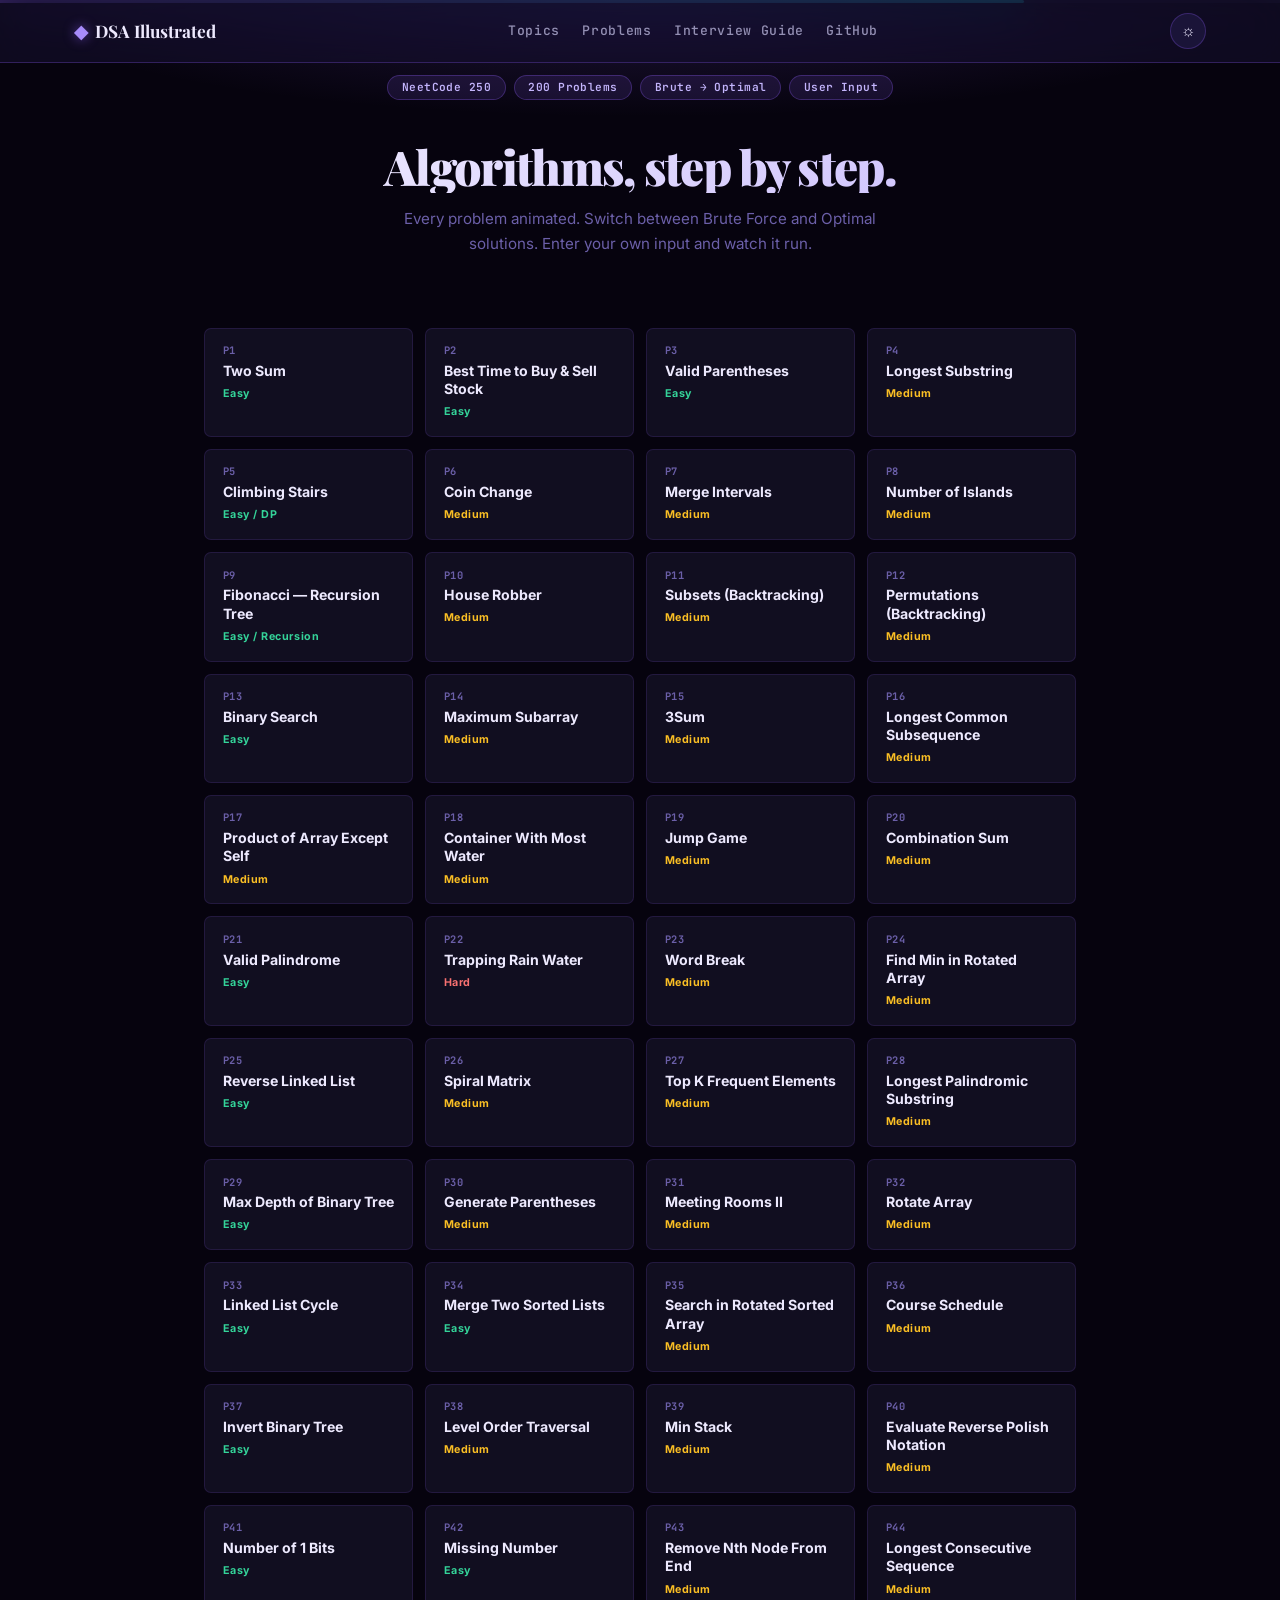
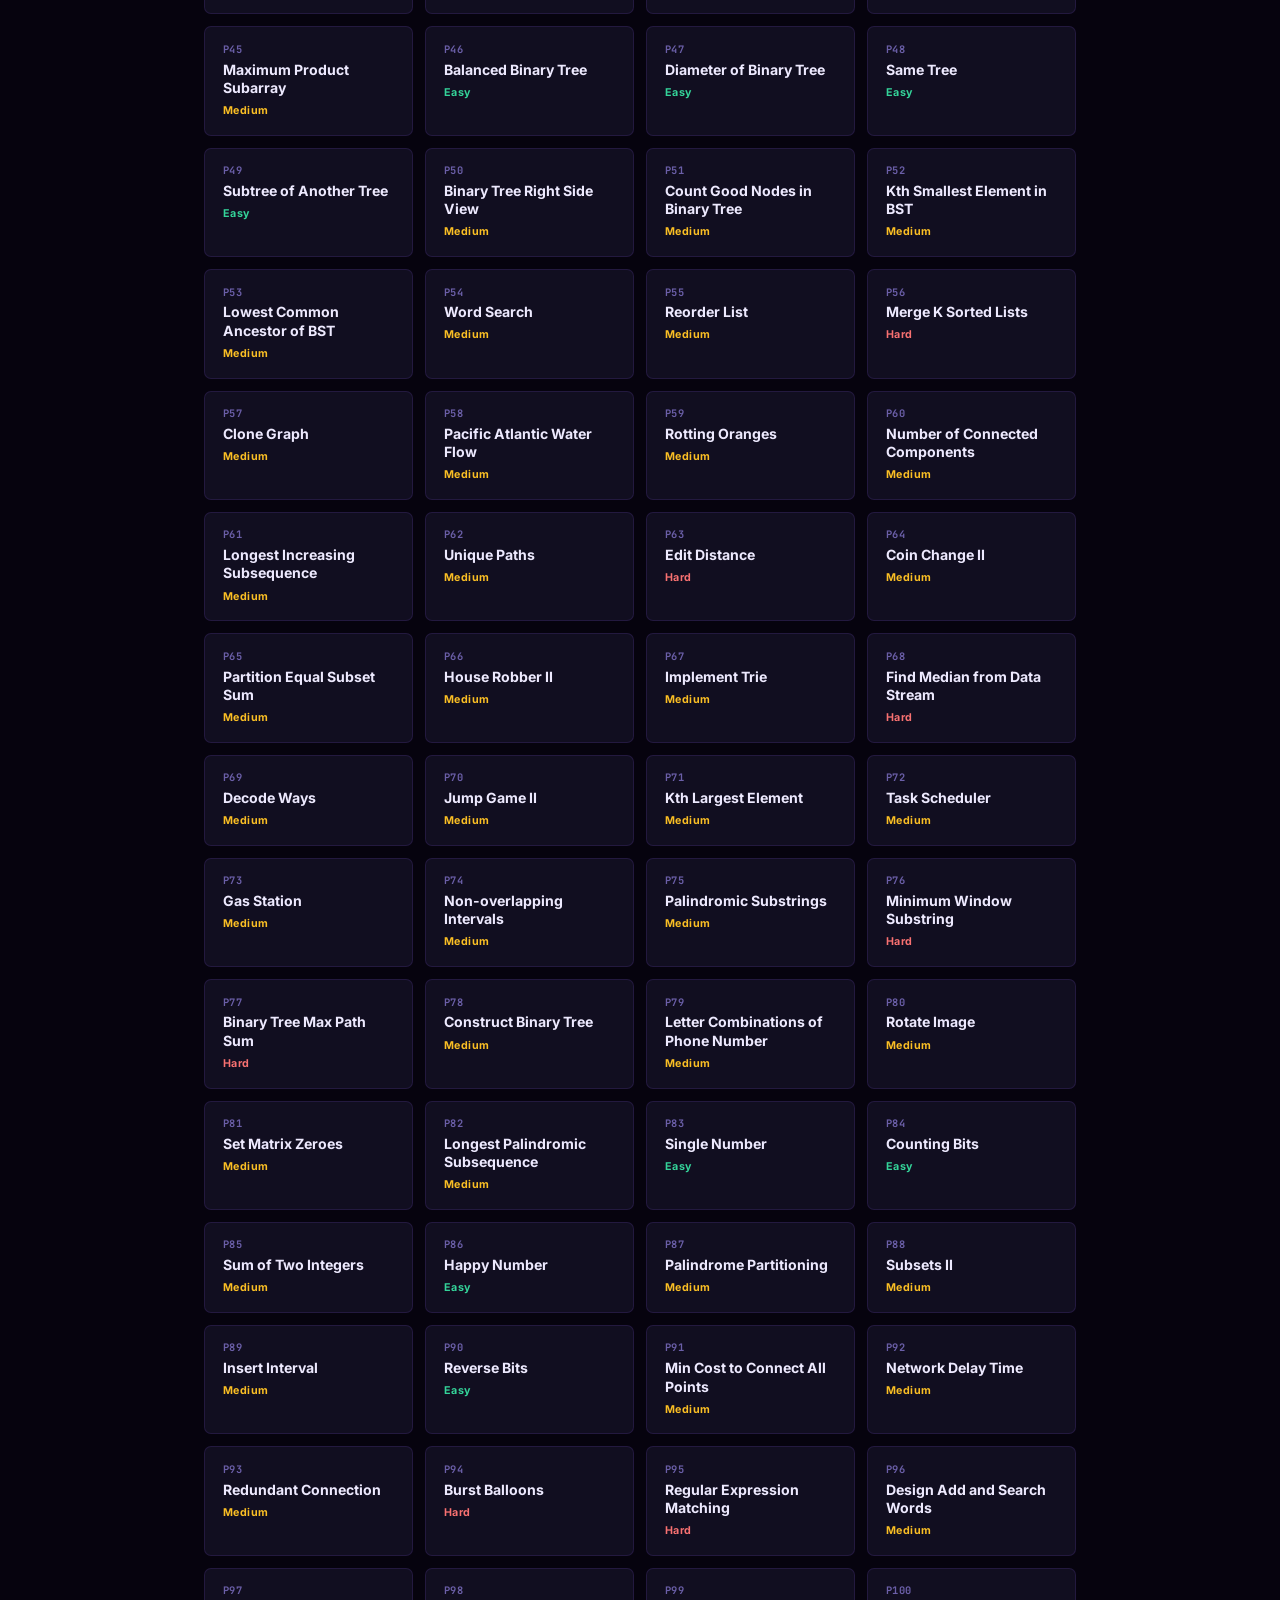
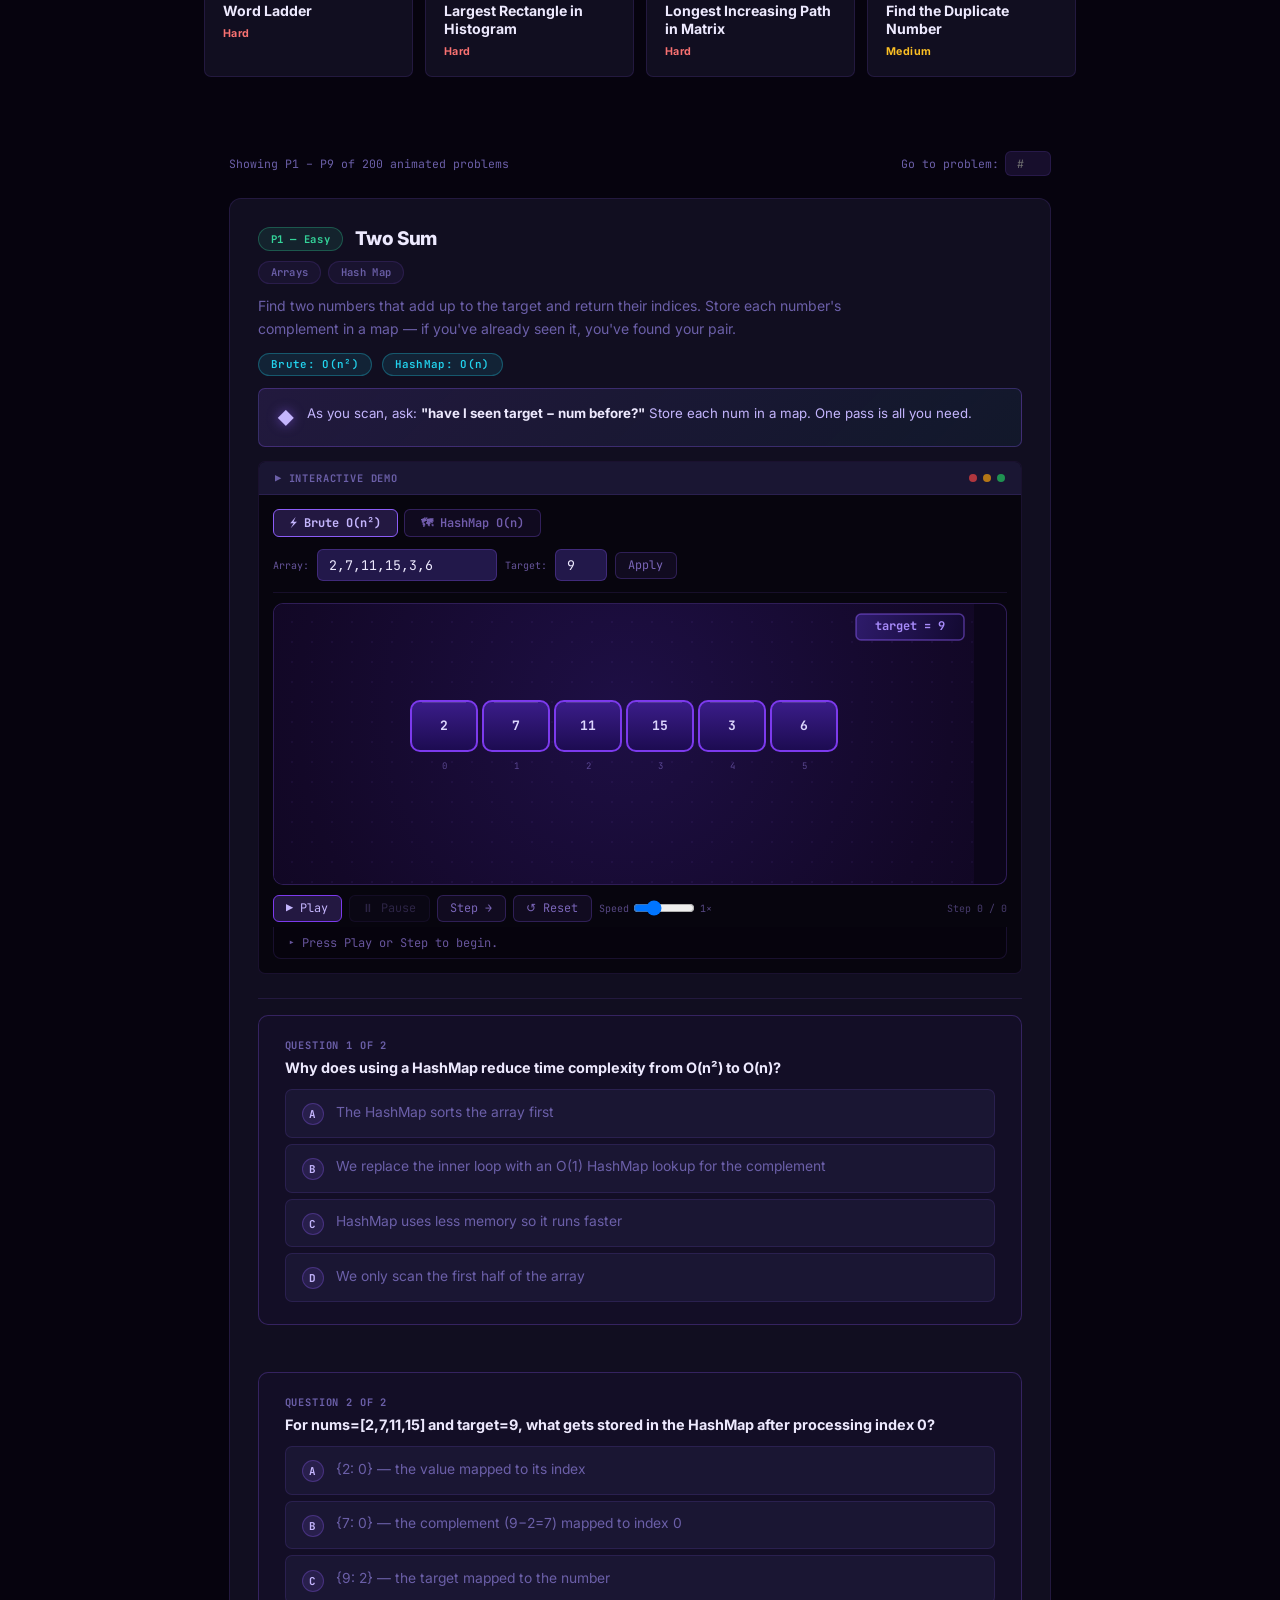
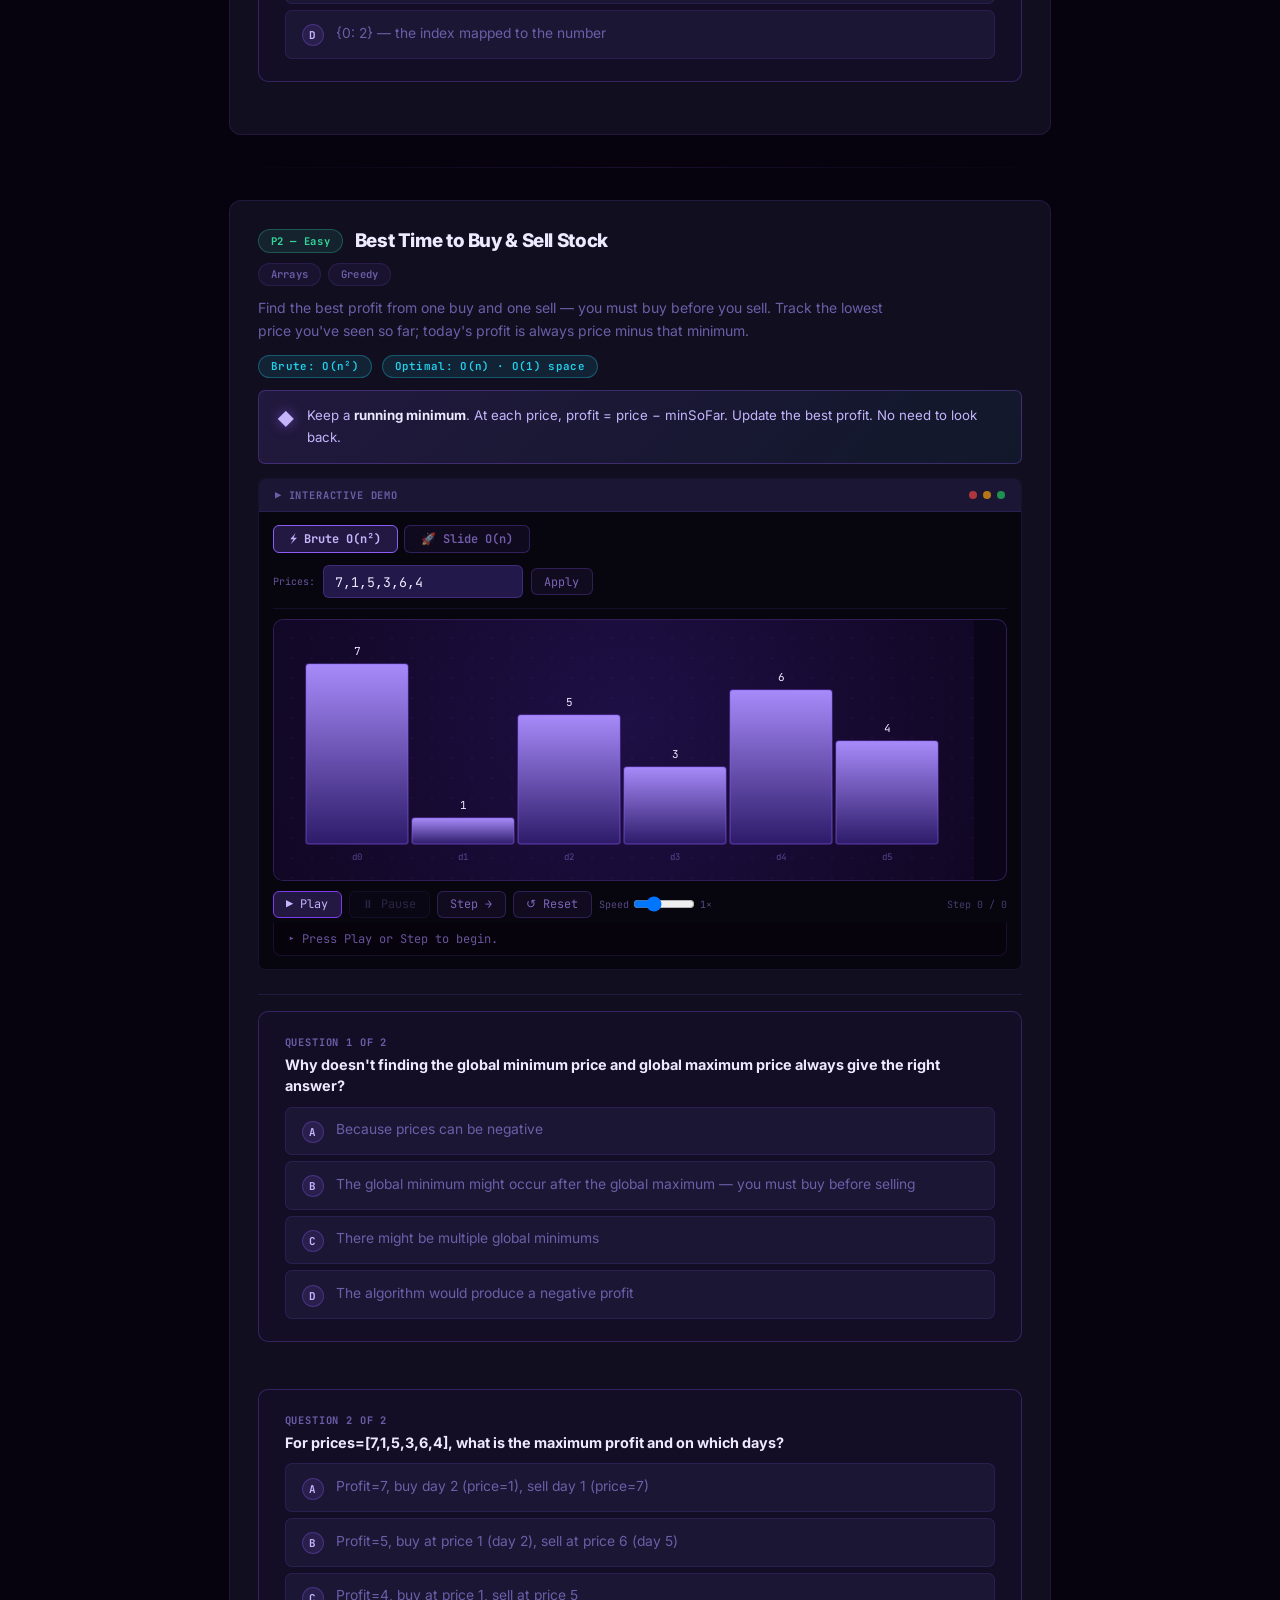
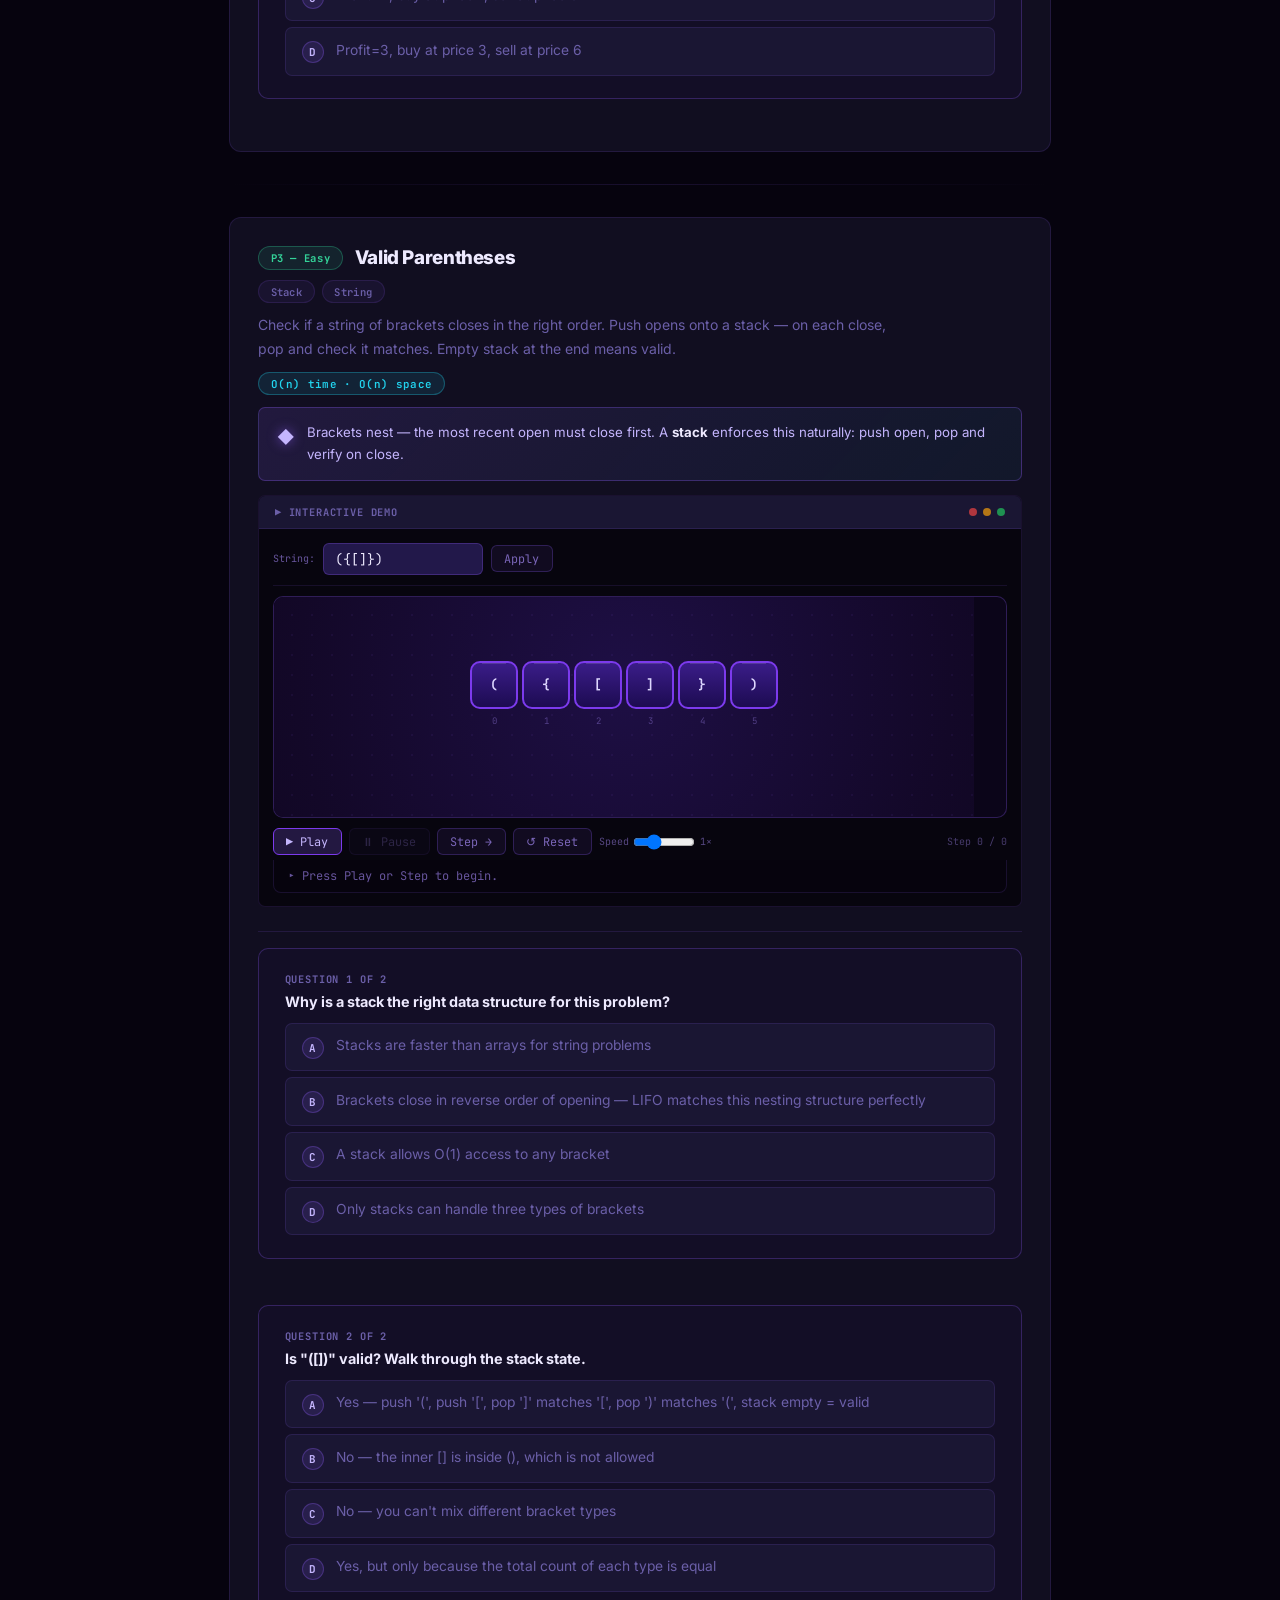
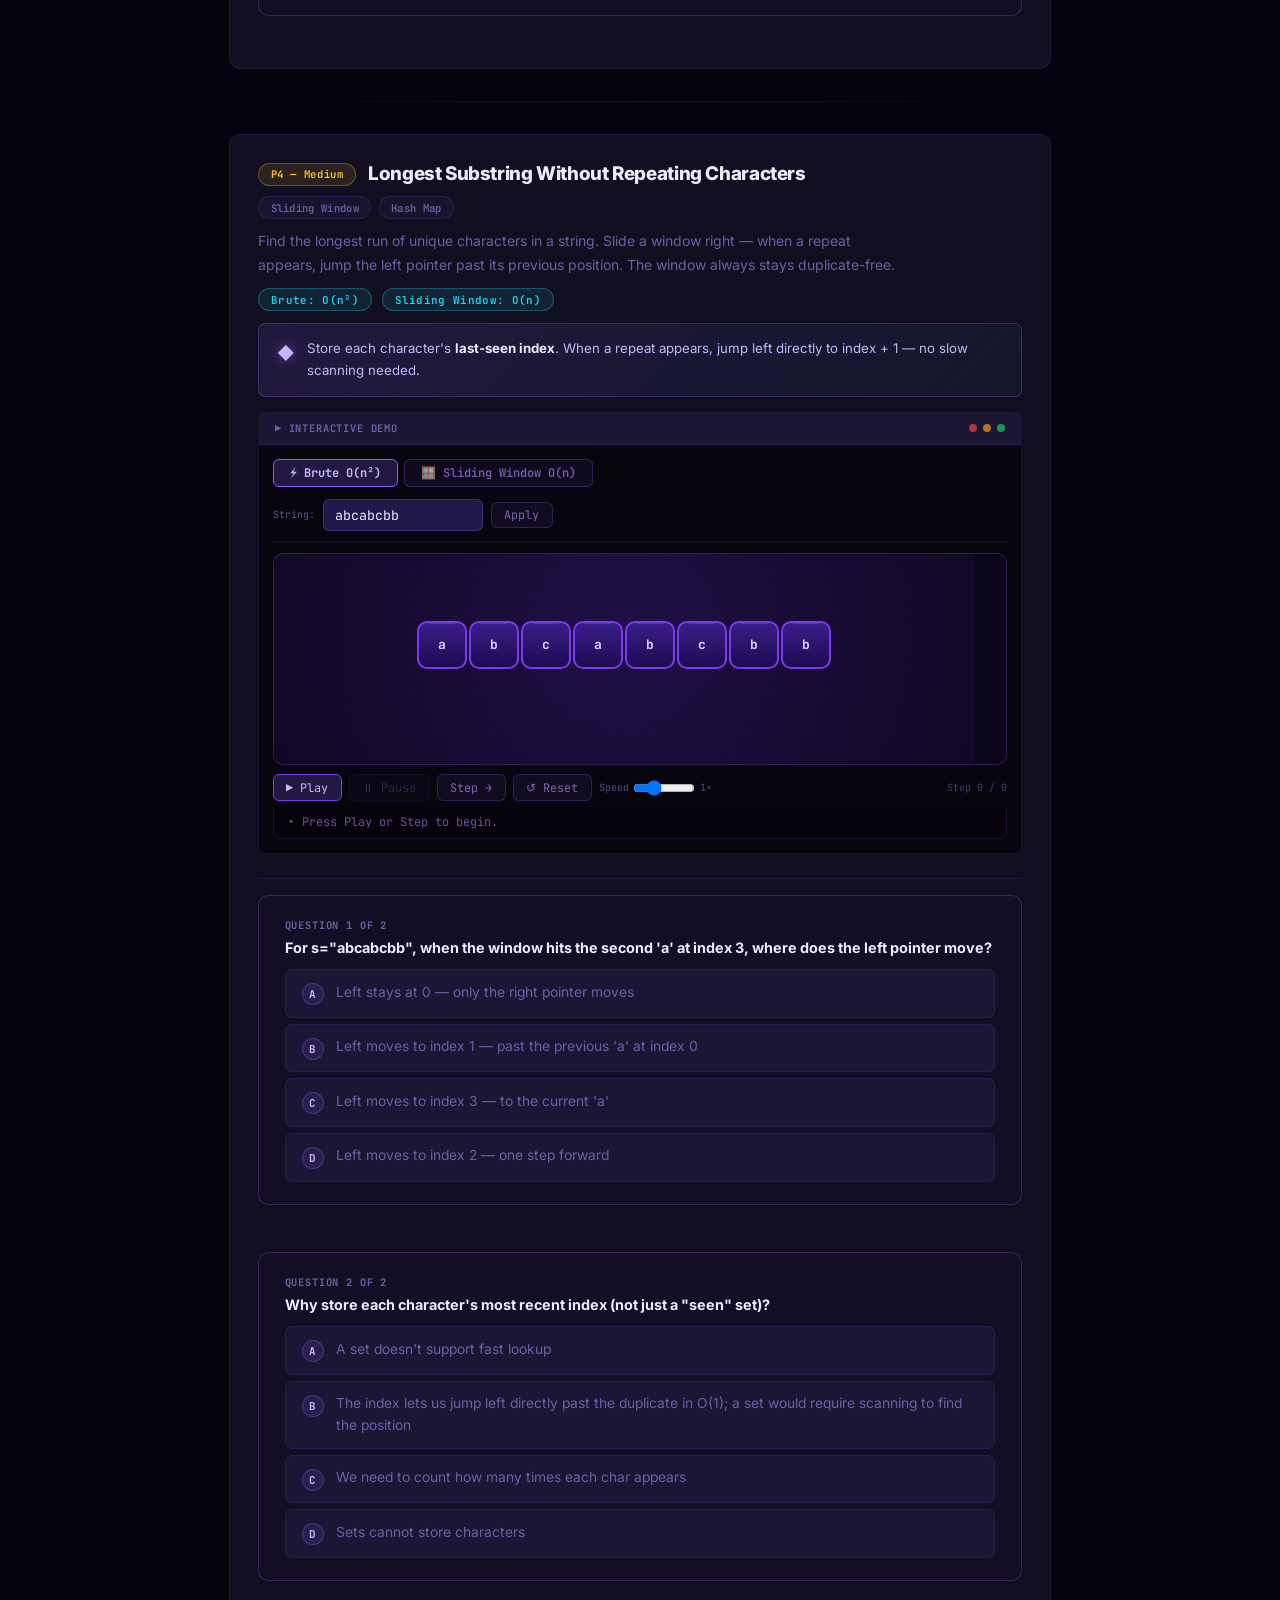
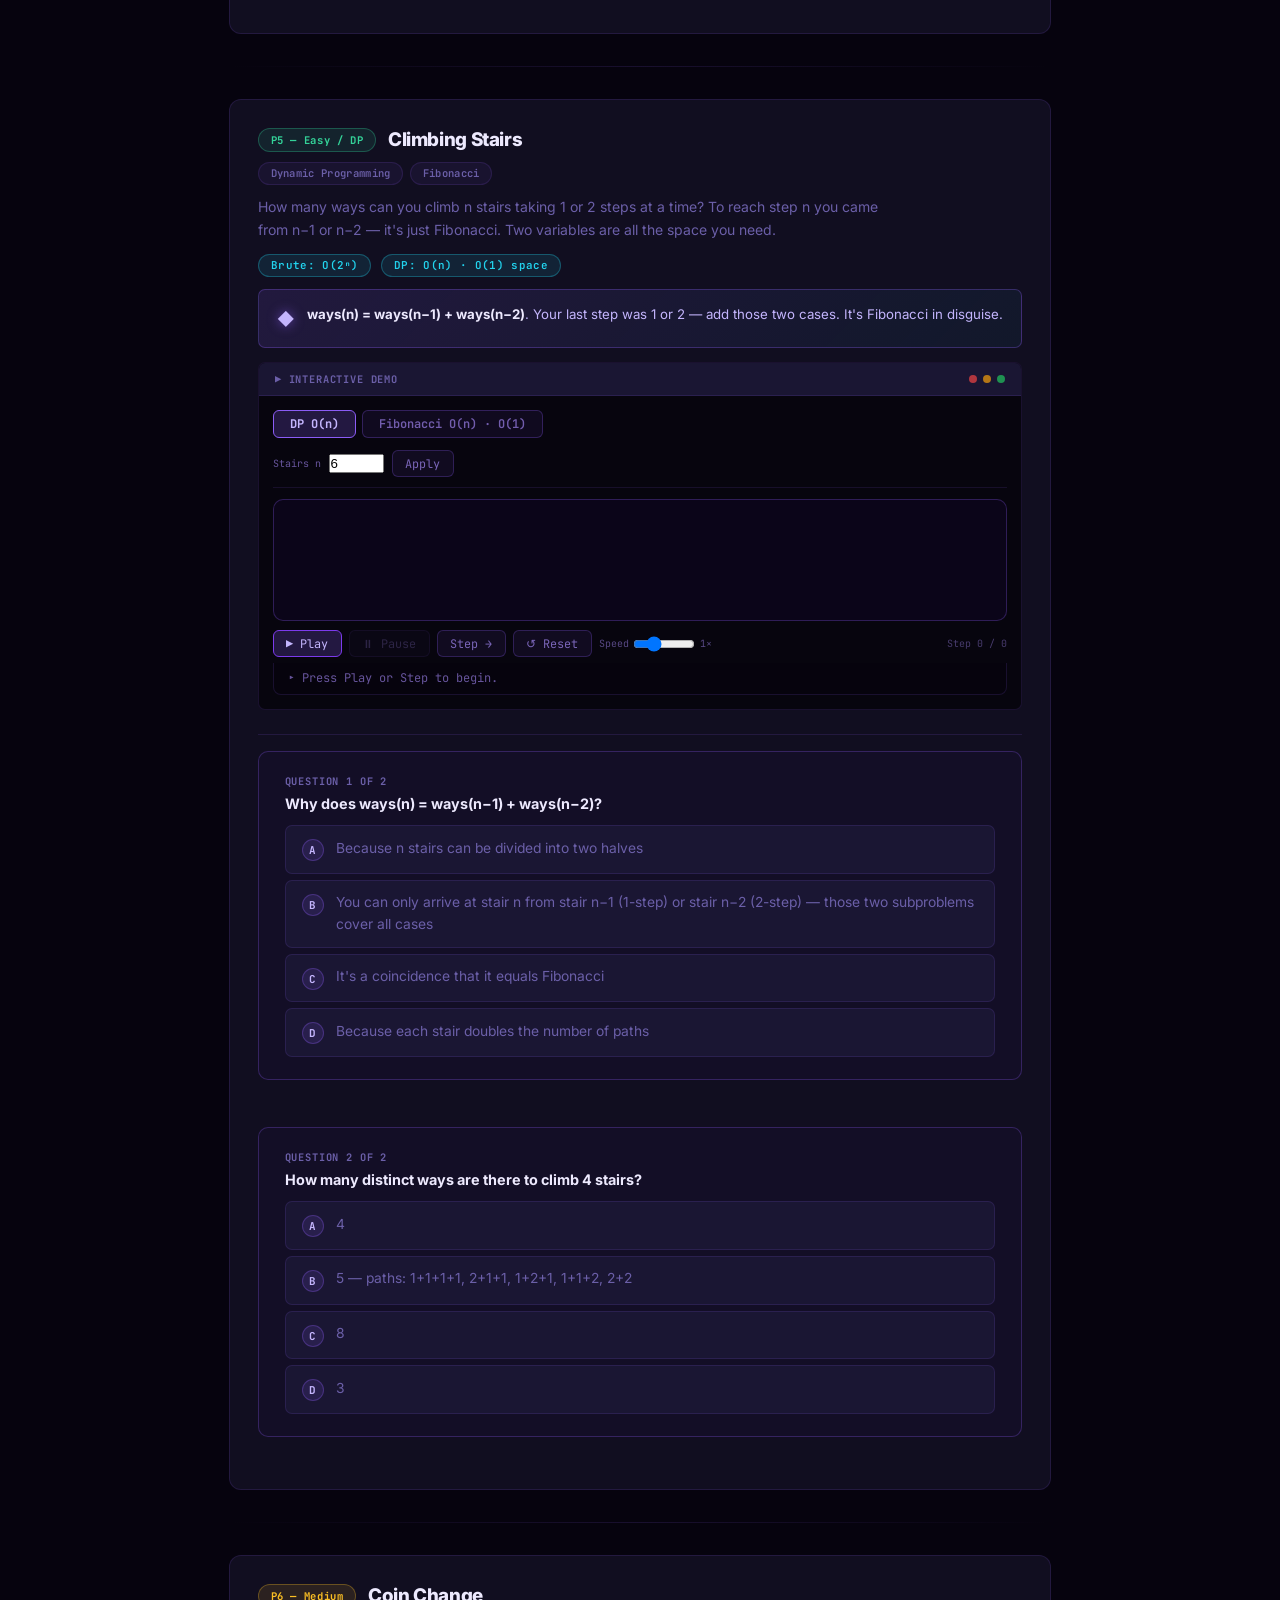
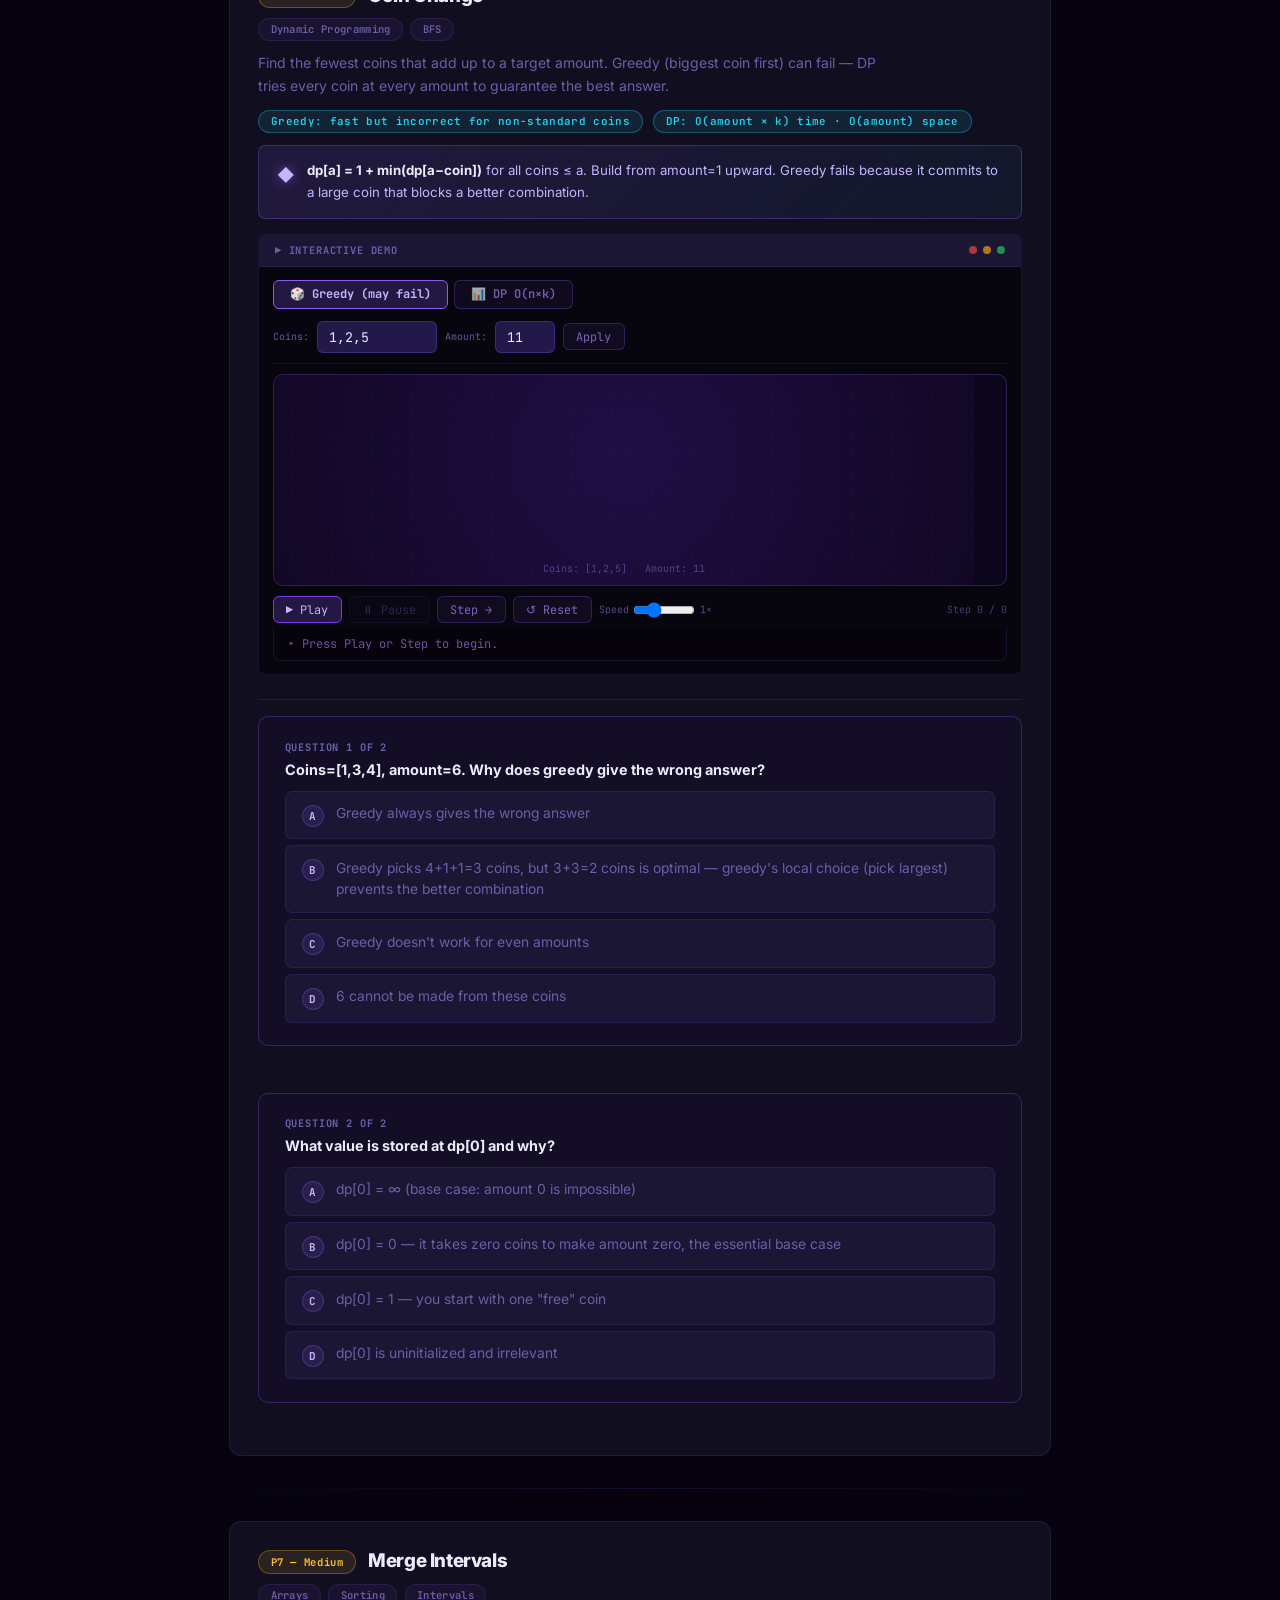
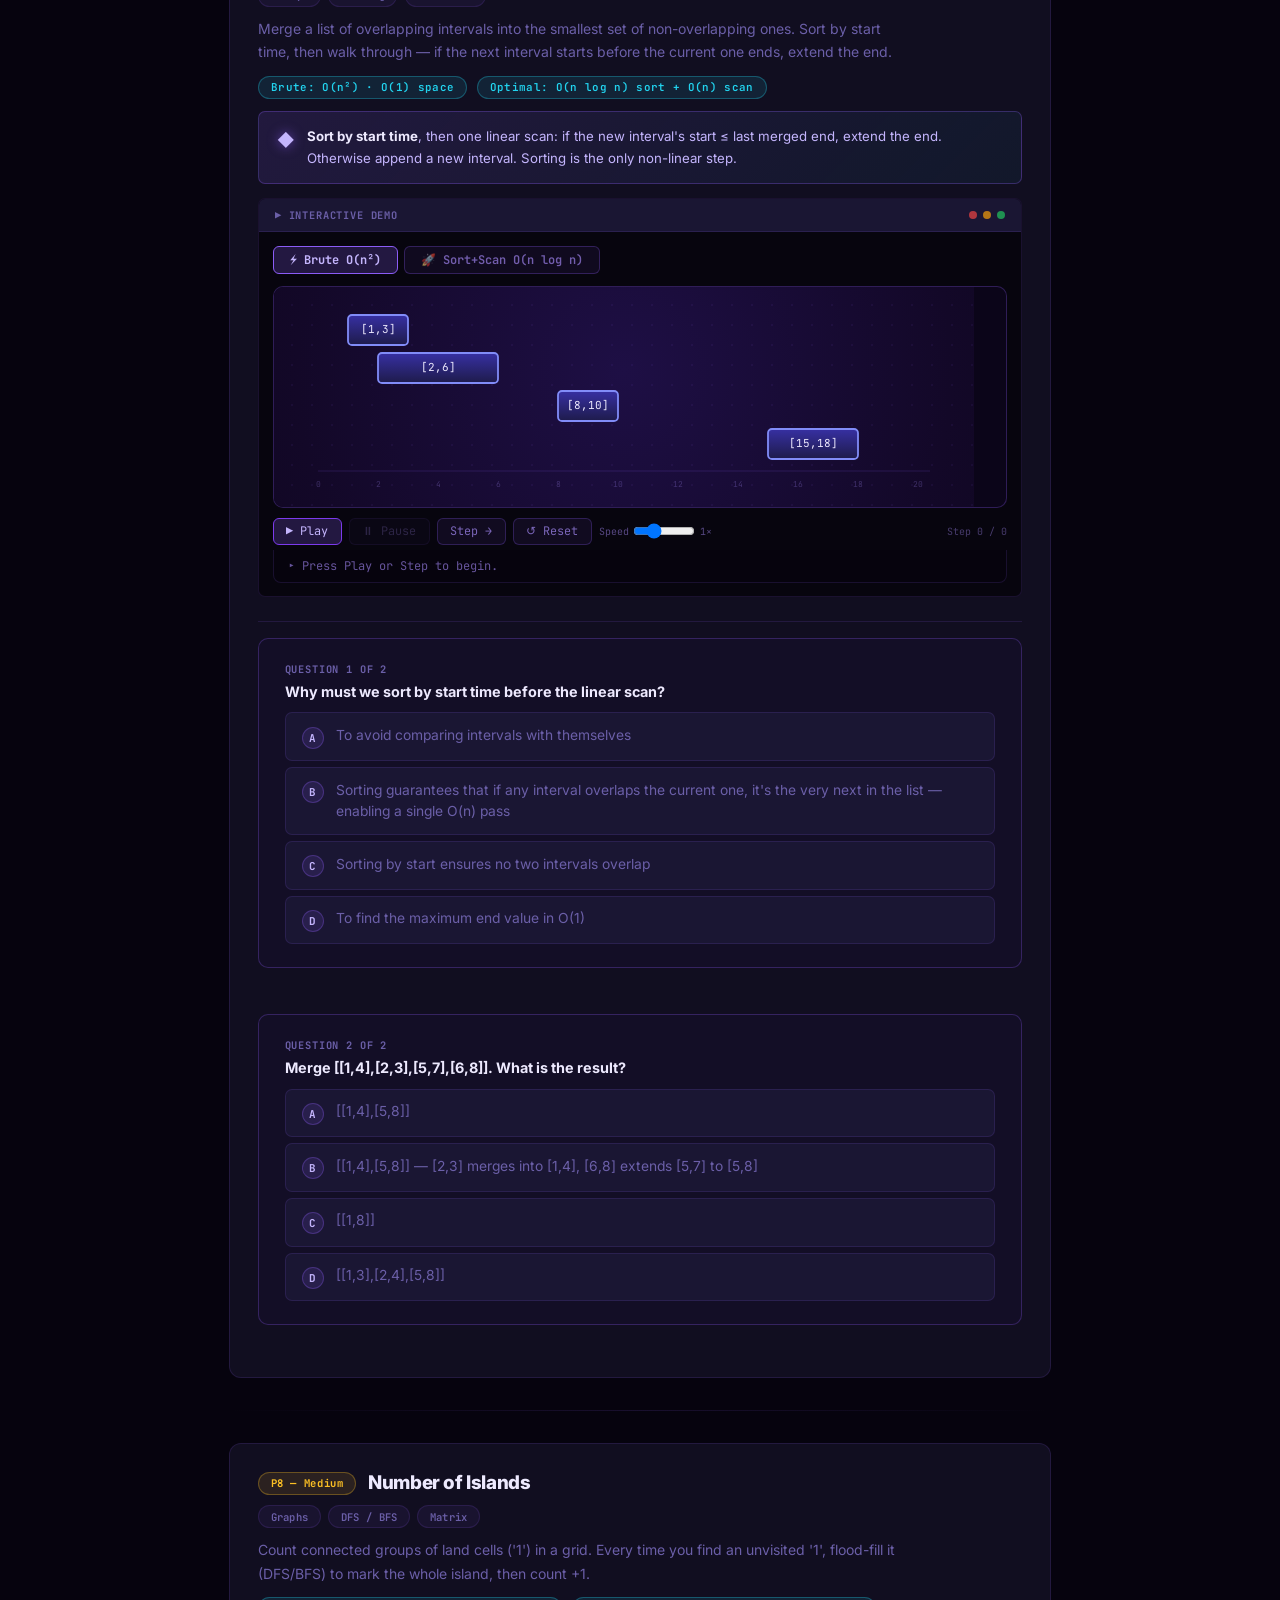
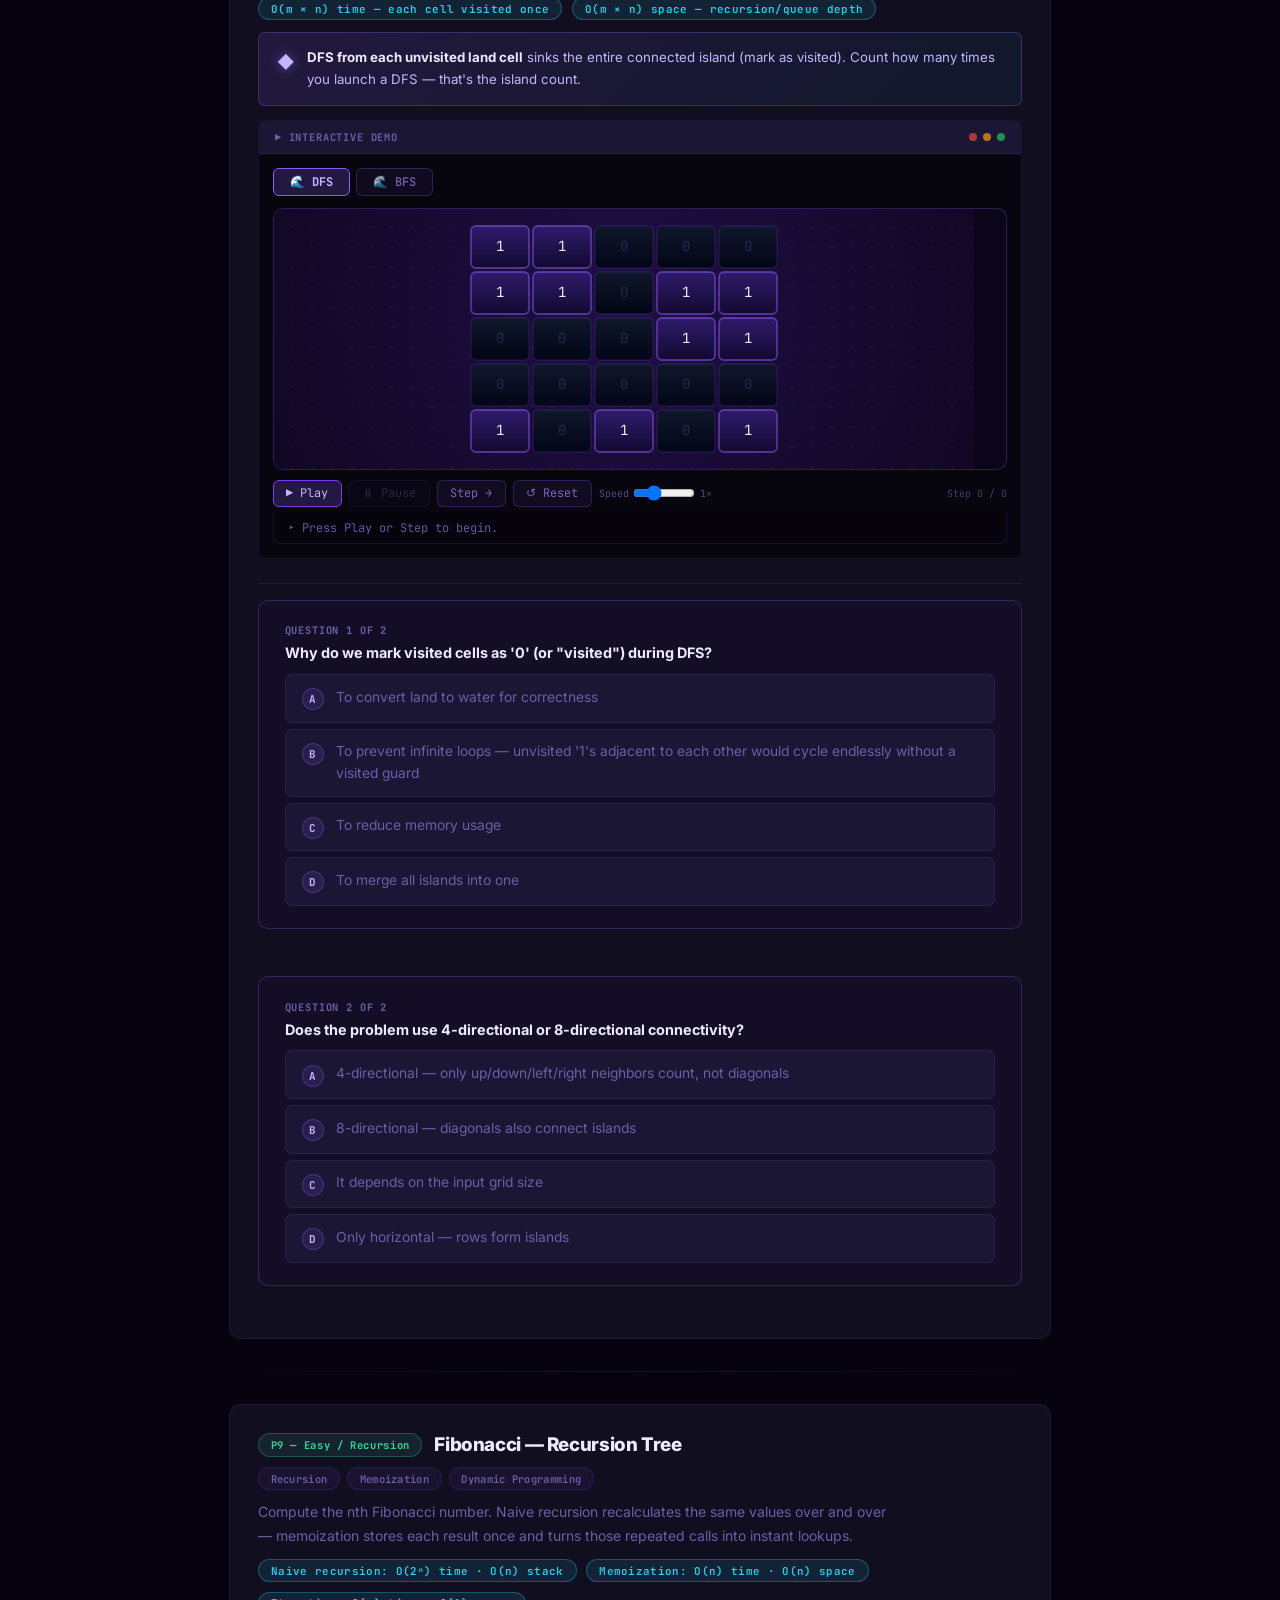
==== commit a1a8c063: "Redesign problems.html with illustrated card system and visual polish Replace flat inline styles wit" ====
--- a/problems.html
+++ b/problems.html
@@ -8,76 +8,258 @@
   <script>try{var t=localStorage.getItem('dsa-theme')||'dark';document.documentElement.setAttribute('data-theme',t)}catch(e){document.documentElement.setAttribute('data-theme','dark')}</script>
   <link rel="stylesheet" href="css/style.css">
   <style>
-    .prob-hero{padding:5rem 0 3rem;text-align:center;}
-    .prob-hero h1{font-size:clamp(1.8rem,4vw,2.8rem);font-weight:800;margin-bottom:.75rem;}
-    .prob-hero h1 em{font-style:normal;background:linear-gradient(135deg,#8B5CF6,#C4B5FD);
-      -webkit-background-clip:text;-webkit-text-fill-color:transparent;background-clip:text;}
-    .prob-hero p{color:var(--text-secondary);max-width:520px;margin:0 auto 2rem;}
-    .prob-tag-row{display:flex;gap:.5rem;justify-content:center;flex-wrap:wrap;margin-bottom:2rem;}
-    .prob-tag{font:600 .7rem "JetBrains Mono",monospace;padding:.22rem .75rem;
-      border-radius:20px;border:1px solid rgba(139,92,246,.45);
-      background:rgba(139,92,246,.14);color:#c4b5fd;letter-spacing:.01em;}
-
-    .prob-toc{display:grid;grid-template-columns:repeat(auto-fill,minmax(200px,1fr));
-      gap:1rem;max-width:900px;margin:0 auto 4rem;padding:0 1.5rem;}
-    .prob-toc-card{display:block;padding:1rem 1.2rem;border-radius:10px;
-      border:1px solid rgba(139,92,246,.18);background:rgba(139,92,246,.05);
-      color:rgba(167,139,250,.8);text-decoration:none;transition:all .18s;font-size:.85rem;}
-    .prob-toc-card:hover{border-color:#8B5CF6;background:rgba(139,92,246,.13);color:#C4B5FD;transform:translateY(-2px);}
-    .prob-toc-card .tc-num{font:700 .68rem "JetBrains Mono",monospace;color:rgba(139,92,246,.55);margin-bottom:.3rem;}
-    .prob-toc-card .tc-title{font-weight:700;font-size:.9rem;color:#EDE9FE;}
-    .prob-toc-card .tc-diff{font-size:.68rem;margin-top:.3rem;}
-    .diff-easy{color:#34D399;}.diff-med{color:#F59E0B;}.diff-hard{color:#EF4444;}
-
-    .prob-sections{max-width:860px;margin:0 auto;padding:0 1.5rem 6rem;}
-    .prob-section{margin-bottom:3.5rem;scroll-margin-top:80px;}
-    .prob-section-header{display:flex;align-items:baseline;gap:1rem;margin-bottom:.5rem;}
-    .prob-section-num{font:700 .7rem "JetBrains Mono",monospace;color:#8b5cf6;white-space:nowrap;letter-spacing:.04em;}
-    .prob-section-title{font-size:1.25rem;font-weight:800;color:#EDE9FE;}
-    .prob-section-meta{display:flex;gap:.5rem;margin-bottom:.9rem;flex-wrap:wrap;}
-    .prob-section-desc{color:var(--text-secondary);font-size:.875rem;line-height:1.6;
-      margin-bottom:1.1rem;max-width:620px;}
-    .prob-complexity{display:flex;gap:.75rem;margin-bottom:.9rem;flex-wrap:wrap;}
-    .prob-compl-chip{font:600 .68rem "JetBrains Mono",monospace;padding:.22rem .75rem;
-      border-radius:20px;border:1px solid rgba(34,211,238,.35);
-      background:rgba(34,211,238,.08);color:#67e8f9;letter-spacing:.01em;}
-    .prob-demo{border:1px solid rgba(139,92,246,.22);border-radius:12px;
-      background:#0b0519;overflow:hidden;}
-    .prob-demo-inner{padding:1rem;}
-    .prob-divider{height:1px;background:linear-gradient(to right,transparent,rgba(139,92,246,.18),transparent);
-      margin:3rem 0;}
-
-    /* ── Pagination ── */
-    .prob-pagination{display:flex;align-items:center;justify-content:center;gap:.45rem;
-      flex-wrap:wrap;padding:2.5rem 1rem 1rem;}
-    .pag-btn{padding:.42rem .85rem;border-radius:8px;
-      border:1px solid rgba(139,92,246,.3);background:rgba(139,92,246,.07);
-      color:#C4B5FD;font:600 .78rem "JetBrains Mono",monospace;cursor:pointer;
-      transition:background .15s,border-color .15s,box-shadow .15s;}
-    .pag-btn:hover:not(:disabled){background:rgba(139,92,246,.2);border-color:#8B5CF6;color:#EDE9FE;}
-    .pag-btn.pag-active{background:rgba(139,92,246,.32);border-color:#8B5CF6;color:#EDE9FE;
-      box-shadow:0 0 12px rgba(139,92,246,.3);}
-    .pag-btn:disabled{opacity:.3;cursor:default;}
-    .pag-info{font:.75rem "JetBrains Mono",monospace;color:rgba(167,139,250,.45);margin-left:.5rem;}
-    .pag-range-bar{display:flex;align-items:center;justify-content:space-between;
-      padding:.6rem 0 1.4rem;margin-bottom:0;}
-    .pag-range-label{font:.75rem "JetBrains Mono",monospace;color:rgba(167,139,250,.45);}
-    .pag-jump{display:flex;align-items:center;gap:.4rem;font:.75rem "JetBrains Mono",monospace;color:rgba(167,139,250,.55);}
-    .pag-jump-input{width:46px;padding:.25rem .4rem;background:rgba(139,92,246,.08);
-      border:1px solid rgba(139,92,246,.3);border-radius:6px;color:#C4B5FD;
-      font:.75rem "JetBrains Mono",monospace;text-align:center;outline:none;}
-    .pag-jump-input:focus{border-color:#8B5CF6;}
-
-    /* ── Key Insight callout ── */
-    .prob-insight{display:flex;gap:.65rem;align-items:flex-start;
-      background:linear-gradient(to right,rgba(109,40,217,.12),rgba(139,92,246,.05));
-      border:1px solid rgba(139,92,246,.3);
-      border-left:3px solid #a78bfa;
-      border-radius:0 10px 10px 0;
-      padding:.75rem 1.1rem;margin-bottom:1.1rem;
-      font-size:.82rem;line-height:1.6;color:#ddd6fe;}
-    .prob-insight .pi-icon{font-size:1rem;flex-shrink:0;margin-top:.05rem;color:#a78bfa;}
-    .prob-insight strong{color:#f5f3ff;font-weight:700;}
+/* ── Design tokens (dark default) ──────────────────────── */
+:root{
+  --p-bg:       #07050e;
+  --p-surf:     #110e20;
+  --p-surf2:    #1a1633;
+  --p-border:   rgba(139,92,246,.14);
+  --p-border2:  rgba(139,92,246,.30);
+  --p-accent:   #8b5cf6;
+  --p-acc-lo:   rgba(139,92,246,.13);
+  --p-acc-hi:   #c4b5fd;
+  --p-teal:     #22d3ee;
+  --p-teal-lo:  rgba(34,211,238,.11);
+  --p-green:    #34d399;
+  --p-grn-lo:   rgba(52,211,153,.11);
+  --p-amber:    #fbbf24;
+  --p-amb-lo:   rgba(251,191,36,.11);
+  --p-red:      #f87171;
+  --p-red-lo:   rgba(248,113,113,.11);
+  --p-text:     #ede9fe;
+  --p-soft:     #c4b5fd;
+  --p-muted:    #6b5fa8;
+  --p-mono:     "JetBrains Mono","SF Mono","Fira Code",monospace;
+  --p-r:        12px;
+  --p-r-sm:     7px;
+}
+@media(prefers-color-scheme:light){:root{
+  --p-bg:#f8f7ff;--p-surf:#fff;--p-surf2:#f3f0ff;
+  --p-border:rgba(109,40,217,.12);--p-border2:rgba(109,40,217,.26);
+  --p-accent:#7c3aed;--p-acc-lo:rgba(124,58,237,.09);--p-acc-hi:#5b21b6;
+  --p-teal:#0e7490;--p-teal-lo:rgba(14,116,144,.09);
+  --p-green:#059669;--p-grn-lo:rgba(5,150,105,.09);
+  --p-amber:#b45309;--p-amb-lo:rgba(180,83,9,.09);
+  --p-red:#dc2626;--p-red-lo:rgba(220,38,38,.09);
+  --p-text:#1e1040;--p-soft:#4c1d95;--p-muted:#7c3aed;
+}}
+[data-theme="light"]{
+  --p-bg:#f8f7ff;--p-surf:#fff;--p-surf2:#f3f0ff;
+  --p-border:rgba(109,40,217,.12);--p-border2:rgba(109,40,217,.26);
+  --p-accent:#7c3aed;--p-acc-lo:rgba(124,58,237,.09);--p-acc-hi:#5b21b6;
+  --p-teal:#0e7490;--p-teal-lo:rgba(14,116,144,.09);
+  --p-green:#059669;--p-grn-lo:rgba(5,150,105,.09);
+  --p-amber:#b45309;--p-amb-lo:rgba(180,83,9,.09);
+  --p-red:#dc2626;--p-red-lo:rgba(220,38,38,.09);
+  --p-text:#1e1040;--p-soft:#4c1d95;--p-muted:#7c3aed;
+}
+[data-theme="dark"]{
+  --p-bg:#07050e;--p-surf:#110e20;--p-surf2:#1a1633;
+  --p-border:rgba(139,92,246,.14);--p-border2:rgba(139,92,246,.30);
+  --p-accent:#8b5cf6;--p-acc-lo:rgba(139,92,246,.13);--p-acc-hi:#c4b5fd;
+  --p-teal:#22d3ee;--p-teal-lo:rgba(34,211,238,.11);
+  --p-green:#34d399;--p-grn-lo:rgba(52,211,153,.11);
+  --p-amber:#fbbf24;--p-amb-lo:rgba(251,191,36,.11);
+  --p-red:#f87171;--p-red-lo:rgba(248,113,113,.11);
+  --p-text:#ede9fe;--p-soft:#c4b5fd;--p-muted:#6b5fa8;
+}
+
+/* ── Hero ─────────────────────────────────────────────── */
+.prob-hero{
+  padding:4.5rem 1.5rem 2.5rem;text-align:center;
+  background:radial-gradient(ellipse 70% 50% at 50% 0%,rgba(139,92,246,.18) 0%,transparent 70%);
+}
+.prob-hero h1{
+  font-size:clamp(2rem,5vw,3rem);font-weight:900;
+  letter-spacing:-.035em;margin-bottom:.8rem;line-height:1.1;
+  background:linear-gradient(130deg,var(--p-text) 20%,var(--p-acc-hi));
+  -webkit-background-clip:text;-webkit-text-fill-color:transparent;background-clip:text;
+}
+.prob-hero h1 em{font-style:normal;}
+.prob-hero p{color:var(--p-muted);max-width:500px;margin:0 auto 2rem;font-size:.95rem;line-height:1.65;}
+.prob-tag-row{display:flex;gap:.5rem;justify-content:center;flex-wrap:wrap;margin-bottom:2.5rem;}
+.prob-tag{
+  font:600 .7rem var(--p-mono);padding:.28rem .85rem;
+  border-radius:20px;border:1px solid var(--p-border2);
+  background:var(--p-acc-lo);color:var(--p-acc-hi);
+  letter-spacing:.04em;transition:background .15s;
+}
+
+/* ── TOC grid ─────────────────────────────────────────── */
+.prob-toc{
+  display:grid;grid-template-columns:repeat(auto-fill,minmax(190px,1fr));
+  gap:.75rem;max-width:920px;margin:0 auto 4rem;padding:0 1.5rem;
+}
+.prob-toc-card{
+  display:block;padding:.9rem 1.1rem;border-radius:var(--p-r-sm);
+  border:1px solid var(--p-border);background:var(--p-surf);
+  color:var(--p-muted);text-decoration:none;transition:all .18s;
+}
+.prob-toc-card:hover{
+  border-color:var(--p-accent);background:var(--p-acc-lo);
+  color:var(--p-acc-hi);transform:translateY(-2px);
+  box-shadow:0 4px 20px rgba(139,92,246,.12);
+}
+.prob-toc-card .tc-num{font:700 .65rem var(--p-mono);color:var(--p-muted);margin-bottom:.3rem;letter-spacing:.06em;}
+.prob-toc-card .tc-title{font-weight:700;font-size:.88rem;color:var(--p-text);line-height:1.3;margin-bottom:.3rem;}
+.prob-toc-card .tc-diff{font-size:.67rem;font-weight:700;letter-spacing:.05em;}
+.diff-easy{color:var(--p-green);}.diff-med{color:var(--p-amber);}.diff-hard{color:var(--p-red);}
+
+/* ── Problem sections ─────────────────────────────────── */
+.prob-sections{max-width:870px;margin:0 auto;padding:0 1.5rem 6rem;}
+
+.prob-section{
+  background:var(--p-surf);
+  border:1px solid var(--p-border);
+  border-radius:var(--p-r);
+  padding:28px 28px 20px;
+  margin-bottom:20px;
+  scroll-margin-top:80px;
+  transition:border-color .2s,box-shadow .2s;
+  position:relative;
+}
+.prob-section:hover{
+  border-color:var(--p-border2);
+  box-shadow:0 2px 24px rgba(139,92,246,.08);
+}
+.prob-section::before{
+  content:'';position:absolute;top:0;left:0;right:0;height:2px;
+  background:linear-gradient(90deg,var(--p-accent),transparent 70%);
+  border-radius:var(--p-r) var(--p-r) 0 0;opacity:0;transition:opacity .2s;
+}
+.prob-section:hover::before{opacity:1;}
+
+/* ── Section header ───────────────────────────────────── */
+.prob-section-header{
+  display:flex;align-items:center;gap:.75rem;
+  margin-bottom:10px;flex-wrap:wrap;
+}
+.prob-section-num{
+  font:700 .66rem var(--p-mono);
+  padding:.24rem .72rem;border-radius:20px;
+  background:var(--p-acc-lo);color:var(--p-acc-hi);
+  border:1px solid var(--p-border2);
+  letter-spacing:.06em;white-space:nowrap;flex:none;
+}
+.prob-section-title{
+  font-size:1.18rem;font-weight:800;color:var(--p-text);
+  letter-spacing:-.02em;line-height:1.2;
+}
+
+/* ── Tags & complexity ────────────────────────────────── */
+.prob-section-meta{display:flex;gap:.45rem;margin-bottom:10px;flex-wrap:wrap;}
+.prob-section-meta .prob-tag{
+  font:600 .66rem var(--p-mono);padding:.22rem .72rem;
+  border-radius:20px;border:1px solid var(--p-border);
+  background:rgba(139,92,246,.07);color:var(--p-muted);
+  letter-spacing:.03em;
+}
+.prob-complexity{display:flex;gap:.6rem;margin-bottom:12px;flex-wrap:wrap;}
+.prob-compl-chip{
+  font:600 .68rem var(--p-mono);padding:.22rem .75rem;
+  border-radius:20px;border:1px solid rgba(34,211,238,.3);
+  background:var(--p-teal-lo);color:var(--p-teal);
+  letter-spacing:.03em;display:flex;align-items:center;gap:5px;
+}
+
+/* ── Description ──────────────────────────────────────── */
+.prob-section-desc{
+  color:var(--p-muted);font-size:.875rem;line-height:1.68;
+  margin-bottom:12px;max-width:640px;
+}
+
+/* ── Key Insight banner ───────────────────────────────── */
+.prob-insight{
+  display:flex;gap:.75rem;align-items:flex-start;
+  background:linear-gradient(135deg,rgba(139,92,246,.14) 0%,rgba(34,211,238,.05) 100%);
+  border:1px solid var(--p-border2);border-radius:var(--p-r-sm);
+  padding:14px 18px;margin-bottom:14px;
+  font-size:.83rem;line-height:1.65;color:var(--p-soft);
+}
+.prob-insight .pi-icon{
+  font-size:1.05rem;flex-shrink:0;margin-top:.1rem;
+  color:var(--p-acc-hi);filter:drop-shadow(0 0 6px rgba(139,92,246,.6));
+}
+.prob-insight strong{color:var(--p-text);font-weight:700;}
+
+/* ── Demo wrapper ─────────────────────────────────────── */
+.prob-demo{
+  border:1px solid var(--p-border);border-radius:var(--p-r-sm);
+  background:var(--p-bg);overflow:hidden;margin-bottom:2px;
+}
+.prob-demo-header{
+  display:flex;align-items:center;justify-content:space-between;
+  padding:9px 16px;border-bottom:1px solid var(--p-border);
+  background:var(--p-surf2);
+}
+.pdh-label{font:700 .65rem var(--p-mono);letter-spacing:.08em;text-transform:uppercase;color:var(--p-muted);}
+.pdh-badges{display:flex;gap:6px;}
+.pdh-dot{width:8px;height:8px;border-radius:50%;}
+.pdh-dot-red{background:#ef4444;opacity:.7;}
+.pdh-dot-amb{background:#f59e0b;opacity:.7;}
+.pdh-dot-grn{background:#22c55e;opacity:.7;}
+.prob-demo-inner{padding:.85rem;}
+.prob-cv-wrap{border-radius:8px;overflow:hidden;border:1px solid rgba(139,92,246,.2);margin-bottom:.5rem;background:var(--p-bg);}
+
+/* ── Quiz ─────────────────────────────────────────────── */
+.quiz-section{margin-top:18px;border-top:1px solid var(--p-border);padding-top:16px;}
+.quiz-question{margin-bottom:18px;}
+.quiz-question:last-child{margin-bottom:0;}
+.quiz-q-num{font:700 .65rem var(--p-mono);letter-spacing:.08em;text-transform:uppercase;color:var(--p-muted);margin-bottom:6px;}
+.quiz-q-text{font-size:.9rem;font-weight:700;color:var(--p-text);margin-bottom:10px;line-height:1.45;}
+.quiz-options{display:flex;flex-direction:column;gap:6px;}
+.quiz-option{
+  display:flex;align-items:flex-start;gap:.75rem;
+  padding:.72rem 1rem;background:var(--p-surf2);
+  border:1px solid var(--p-border);border-radius:var(--p-r-sm);
+  cursor:pointer;font-size:.865rem;color:var(--p-muted);line-height:1.55;
+  transition:border-color .14s,background .14s,box-shadow .14s;user-select:none;
+}
+.quiz-option:hover{border-color:var(--p-accent);background:var(--p-acc-lo);color:var(--p-soft);}
+.quiz-option.correct{border-color:var(--p-green);background:var(--p-grn-lo);color:var(--p-text);box-shadow:0 0 0 1px rgba(52,211,153,.2);}
+.quiz-option.wrong{border-color:var(--p-red);background:var(--p-red-lo);color:var(--p-text);opacity:.8;}
+.opt-letter{
+  flex:none;width:22px;height:22px;border-radius:50%;margin-top:.1rem;
+  background:var(--p-acc-lo);border:1px solid var(--p-border2);
+  font:700 .68rem var(--p-mono);display:flex;align-items:center;justify-content:center;
+  color:var(--p-acc-hi);
+}
+.quiz-feedback{font-size:.8rem;color:var(--p-green);margin-top:6px;line-height:1.5;min-height:0;}
+
+/* ── Pagination ───────────────────────────────────────── */
+.prob-pagination{display:flex;align-items:center;justify-content:center;gap:.4rem;flex-wrap:wrap;padding:2rem 1rem 1rem;}
+.pag-btn{
+  padding:.4rem .9rem;border-radius:8px;
+  border:1px solid var(--p-border);background:var(--p-surf);
+  color:var(--p-soft);font:600 .75rem var(--p-mono);cursor:pointer;
+  transition:all .14s;
+}
+.pag-btn:hover:not(:disabled){background:var(--p-acc-lo);border-color:var(--p-accent);color:var(--p-acc-hi);}
+.pag-btn.pag-active{background:var(--p-acc-lo);border-color:var(--p-border2);color:var(--p-acc-hi);box-shadow:0 0 14px rgba(139,92,246,.25);}
+.pag-btn:disabled{opacity:.28;cursor:default;}
+.pag-info{font:.72rem var(--p-mono);color:var(--p-muted);margin-left:.5rem;}
+.pag-range-bar{display:flex;align-items:center;justify-content:space-between;padding:.6rem 0 1.4rem;}
+.pag-range-label{font:.72rem var(--p-mono);color:var(--p-muted);}
+.pag-jump{display:flex;align-items:center;gap:.4rem;font:.72rem var(--p-mono);color:var(--p-muted);}
+.pag-jump-input{width:46px;padding:.25rem .4rem;background:var(--p-acc-lo);border:1px solid var(--p-border);border-radius:6px;color:var(--p-acc-hi);font:.72rem var(--p-mono);text-align:center;outline:none;}
+.pag-jump-input:focus{border-color:var(--p-accent);}
+
+/* ── Progress strip at top of page ───────────────────── */
+.prob-progress-strip{
+  height:3px;background:var(--p-surf2);position:relative;margin-bottom:0;
+}
+.prob-progress-fill{
+  height:100%;background:linear-gradient(90deg,var(--p-accent),var(--p-teal));
+  border-radius:0 2px 2px 0;width:80%;
+}
+
+/* ── Difficulty color helpers on section num ─────────── */
+.prob-section-num.easy{background:var(--p-grn-lo);color:var(--p-green);border-color:rgba(52,211,153,.3);}
+.prob-section-num.medium{background:var(--p-amb-lo);color:var(--p-amber);border-color:rgba(251,191,36,.3);}
+.prob-section-num.hard{background:var(--p-red-lo);color:var(--p-red);border-color:rgba(248,113,113,.3);}
+
+/* ── Divider (kept for compatibility) ─────────────────── */
+.prob-divider{height:1px;background:linear-gradient(to right,transparent,var(--p-border),transparent);margin:2rem 0;}
   </style>
 </head>
 <body>
@@ -6716,5 +6898,87 @@
   showPage(1);
 })();
 </script>
+
+<script>
+/* ── Visual enhancer: upgrades existing DOM without touching 200 sections ── */
+(function(){
+  /* 1. Wrap every canvas demo with a mock browser chrome header */
+  document.querySelectorAll('.prob-demo').forEach(function(d){
+    if(d.querySelector('.prob-demo-header'))return;
+    var hdr=document.createElement('div');
+    hdr.className='prob-demo-header';
+    hdr.innerHTML='<span class="pdh-label">&#9654; Interactive Demo</span>'
+      +'<span class="pdh-badges">'
+      +'<span class="pdh-dot pdh-dot-red"></span>'
+      +'<span class="pdh-dot pdh-dot-amb"></span>'
+      +'<span class="pdh-dot pdh-dot-grn"></span>'
+      +'</span>';
+    d.insertBefore(hdr,d.firstChild);
+  });
+
+  /* 2. Color .prob-section-num chips by difficulty keyword */
+  document.querySelectorAll('.prob-section-num').forEach(function(el){
+    var t=el.textContent.toLowerCase();
+    if(t.indexOf('easy')!==-1)el.classList.add('easy');
+    else if(t.indexOf('hard')!==-1)el.classList.add('hard');
+    else if(t.indexOf('med')!==-1)el.classList.add('medium');
+  });
+
+  /* 3. Upgrade quiz options to the new card style */
+  document.querySelectorAll('.quiz-section').forEach(function(qs){
+    qs.querySelectorAll('.quiz-question').forEach(function(qq,qi){
+      /* add question number label if not present */
+      if(!qq.querySelector('.quiz-q-num')){
+        var lbl=document.createElement('div');
+        lbl.className='quiz-q-num';
+        lbl.textContent='Q'+(qi+1);
+        qq.insertBefore(lbl,qq.firstChild);
+      }
+
+      /* find a <p> or first text node that is the question text */
+      var qText=qq.querySelector('.quiz-q-text');
+      if(!qText){
+        /* promote the first <strong> or plain-text node into a q-text div */
+        var firstP=qq.querySelector('p');
+        if(firstP){firstP.className='quiz-q-text';}
+      }
+
+      /* upgrade bare <button> options into rich option cards */
+      var buttons=qq.querySelectorAll('button.quiz-btn,button:not(.quiz-option)');
+      if(buttons.length){
+        var optWrap=qq.querySelector('.quiz-options');
+        if(!optWrap){
+          optWrap=document.createElement('div');
+          optWrap.className='quiz-options';
+          buttons[0].parentNode.insertBefore(optWrap,buttons[0]);
+        }
+        var letters=['A','B','C','D'];
+        buttons.forEach(function(btn,bi){
+          if(btn.classList.contains('quiz-option'))return;
+          btn.classList.add('quiz-option');
+          /* prepend letter badge */
+          if(!btn.querySelector('.opt-letter')){
+            var badge=document.createElement('span');
+            badge.className='opt-letter';
+            badge.textContent=letters[bi]||String(bi+1);
+            btn.insertBefore(badge,btn.firstChild);
+          }
+          optWrap.appendChild(btn);
+        });
+      }
+    });
+  });
+
+  /* 4. Add a thin progress strip to the very top of the page */
+  var strip=document.createElement('div');
+  strip.className='prob-progress-strip';
+  var fill=document.createElement('div');
+  fill.className='prob-progress-fill';
+  /* 200/250 = 80% */
+  fill.style.width='80%';
+  strip.appendChild(fill);
+  document.body.insertBefore(strip,document.body.firstChild);
+})();
+</script>
 </body>
 </html>
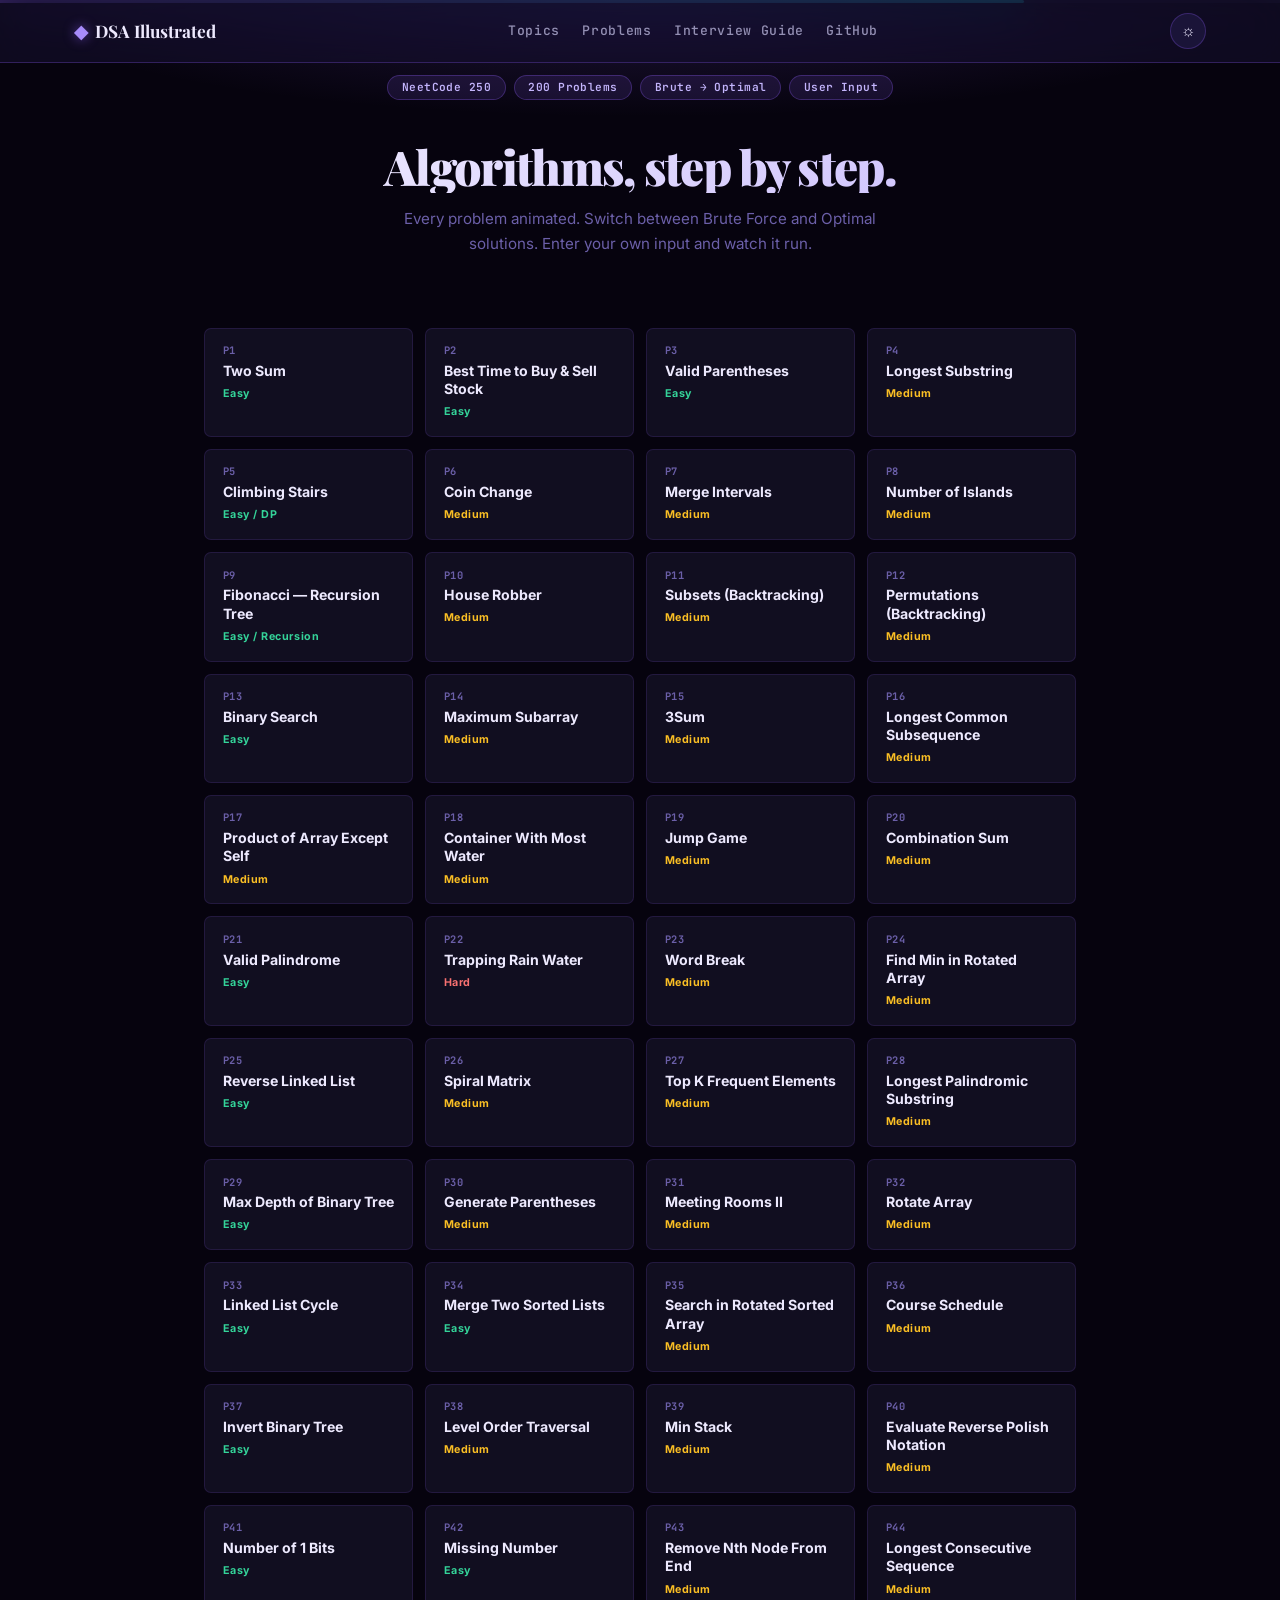
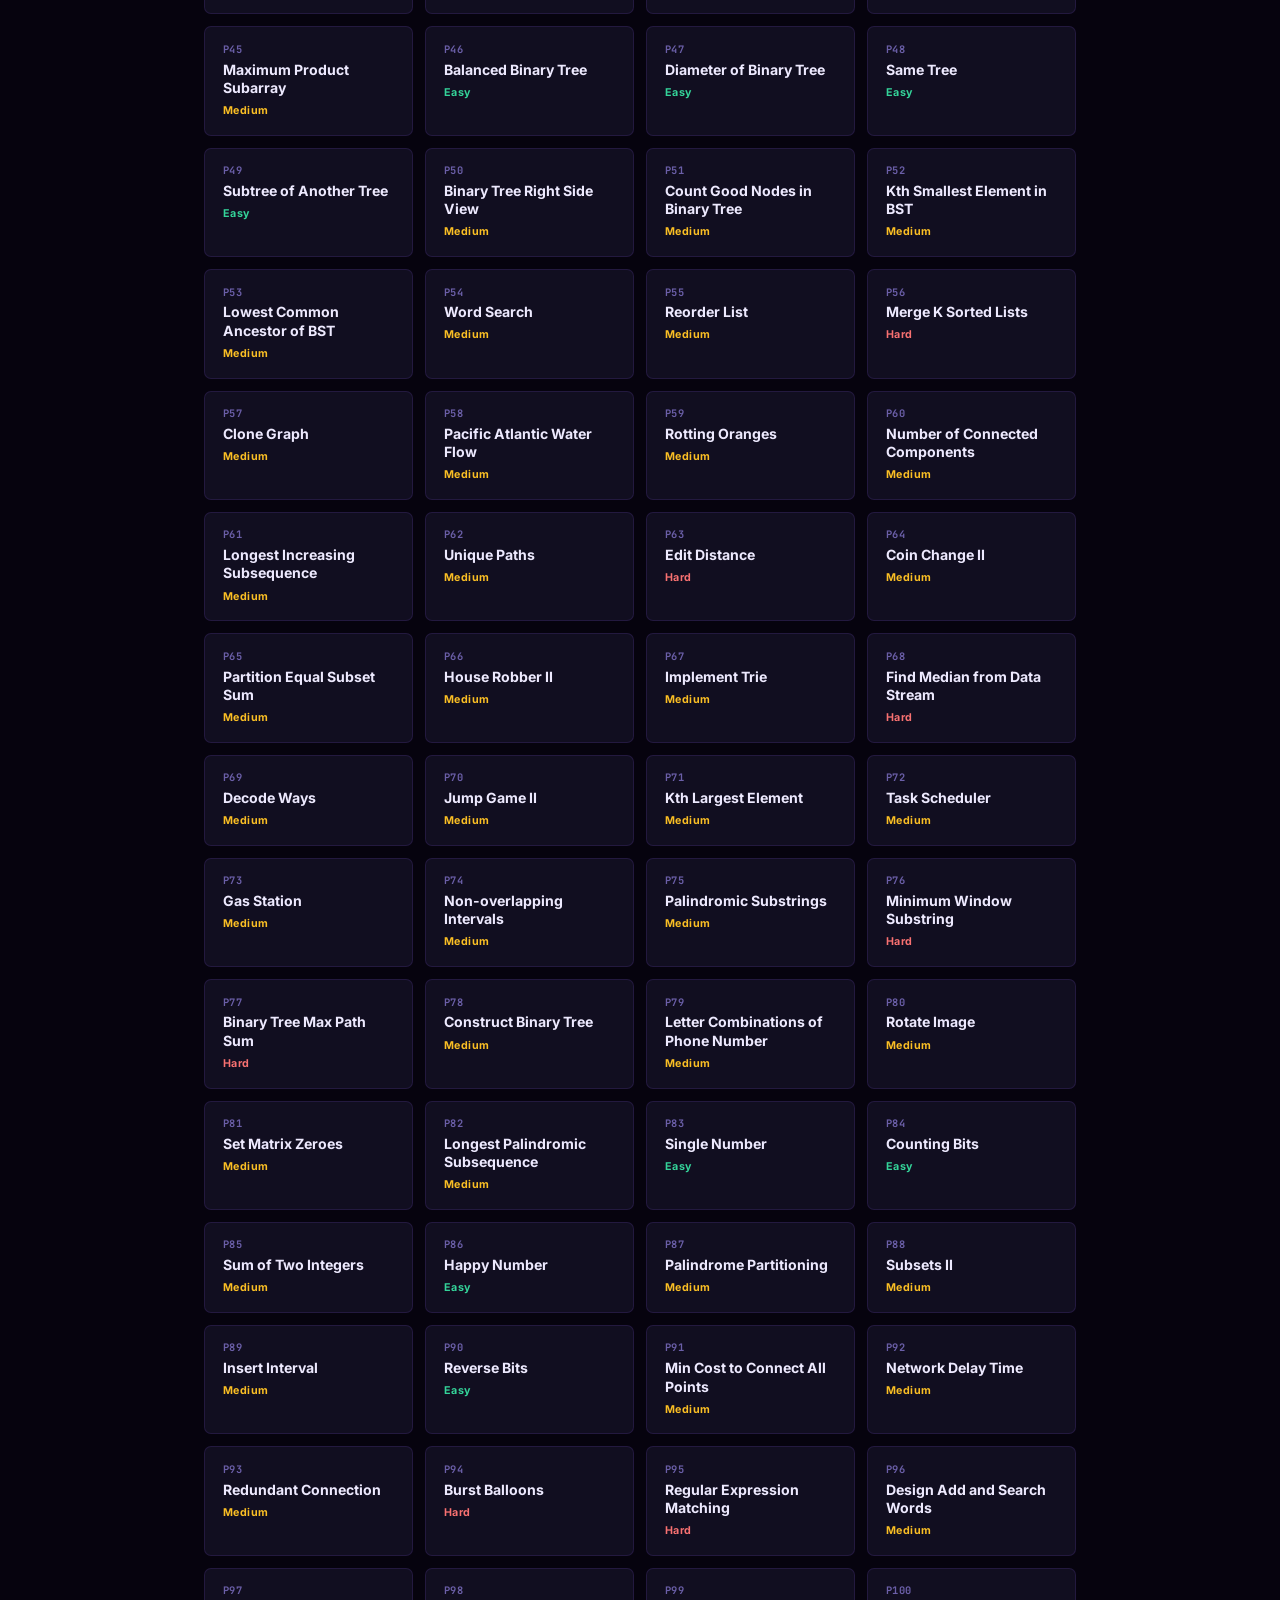
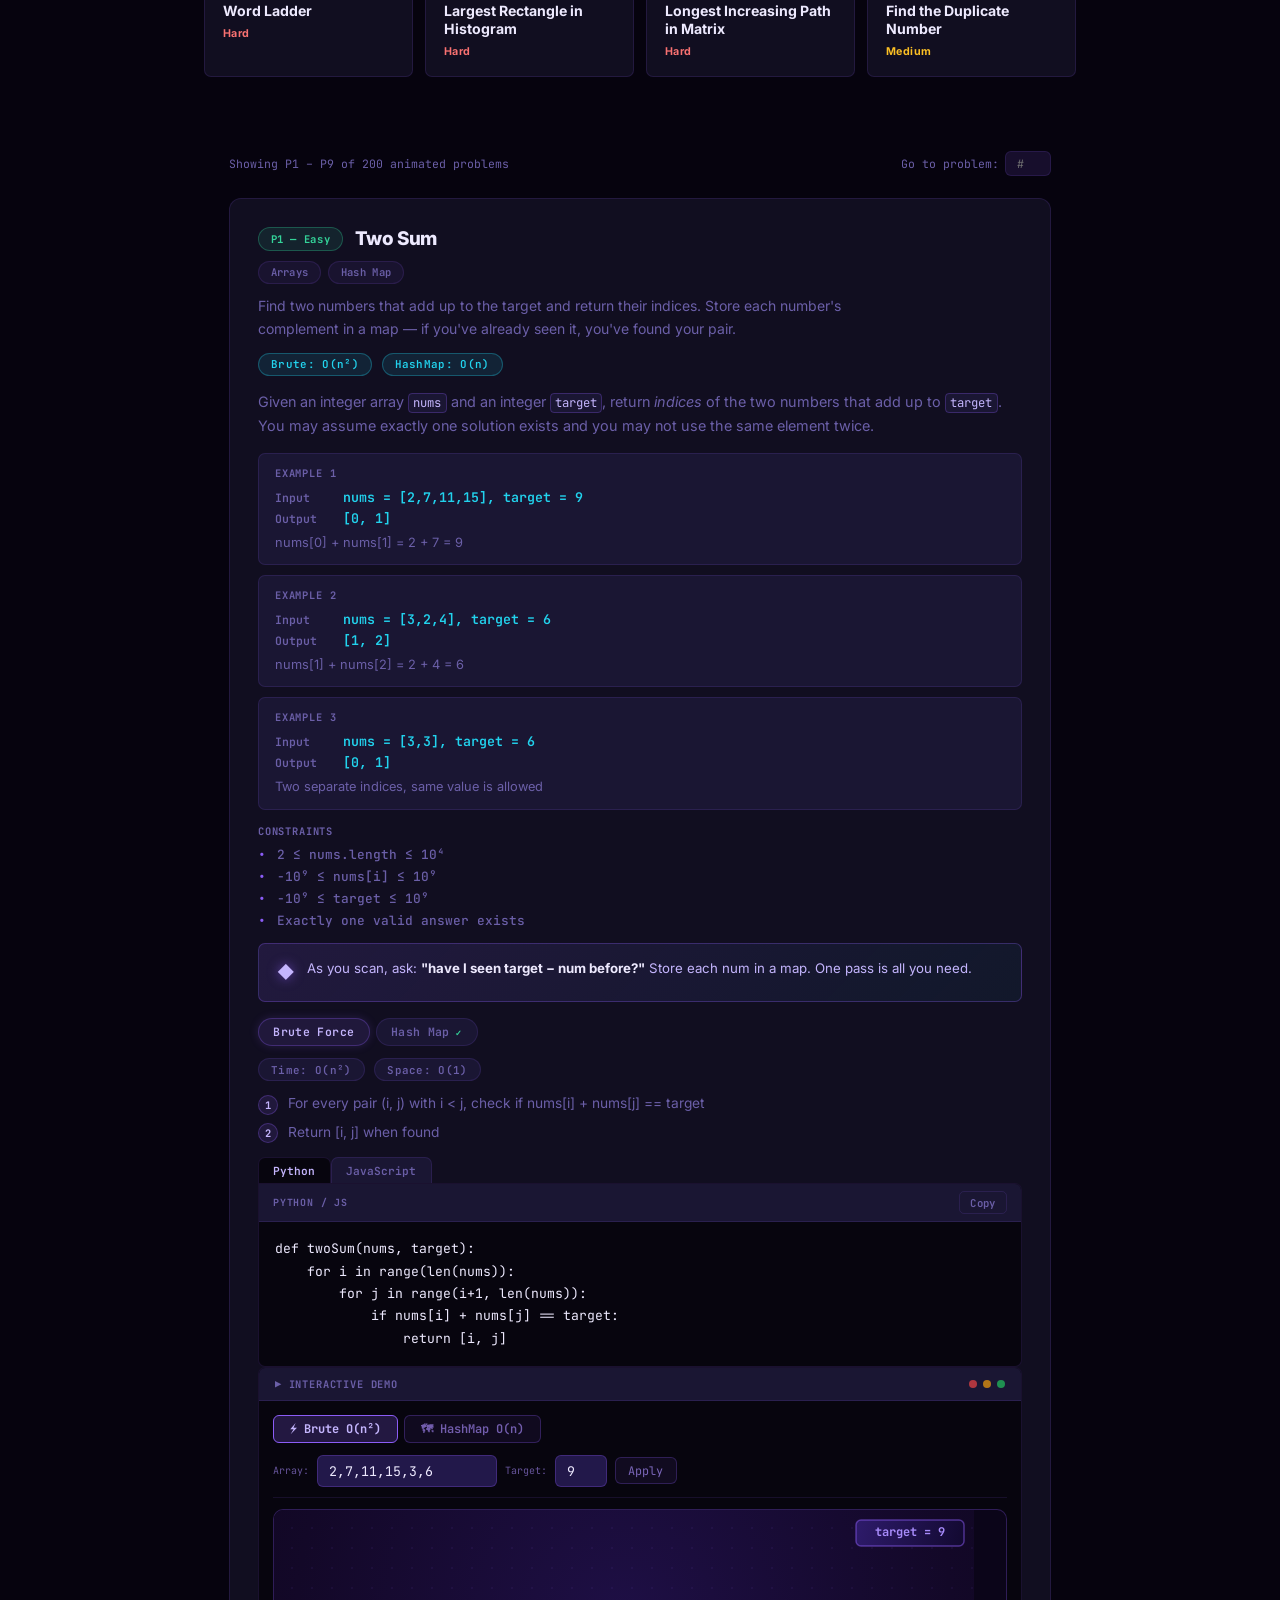
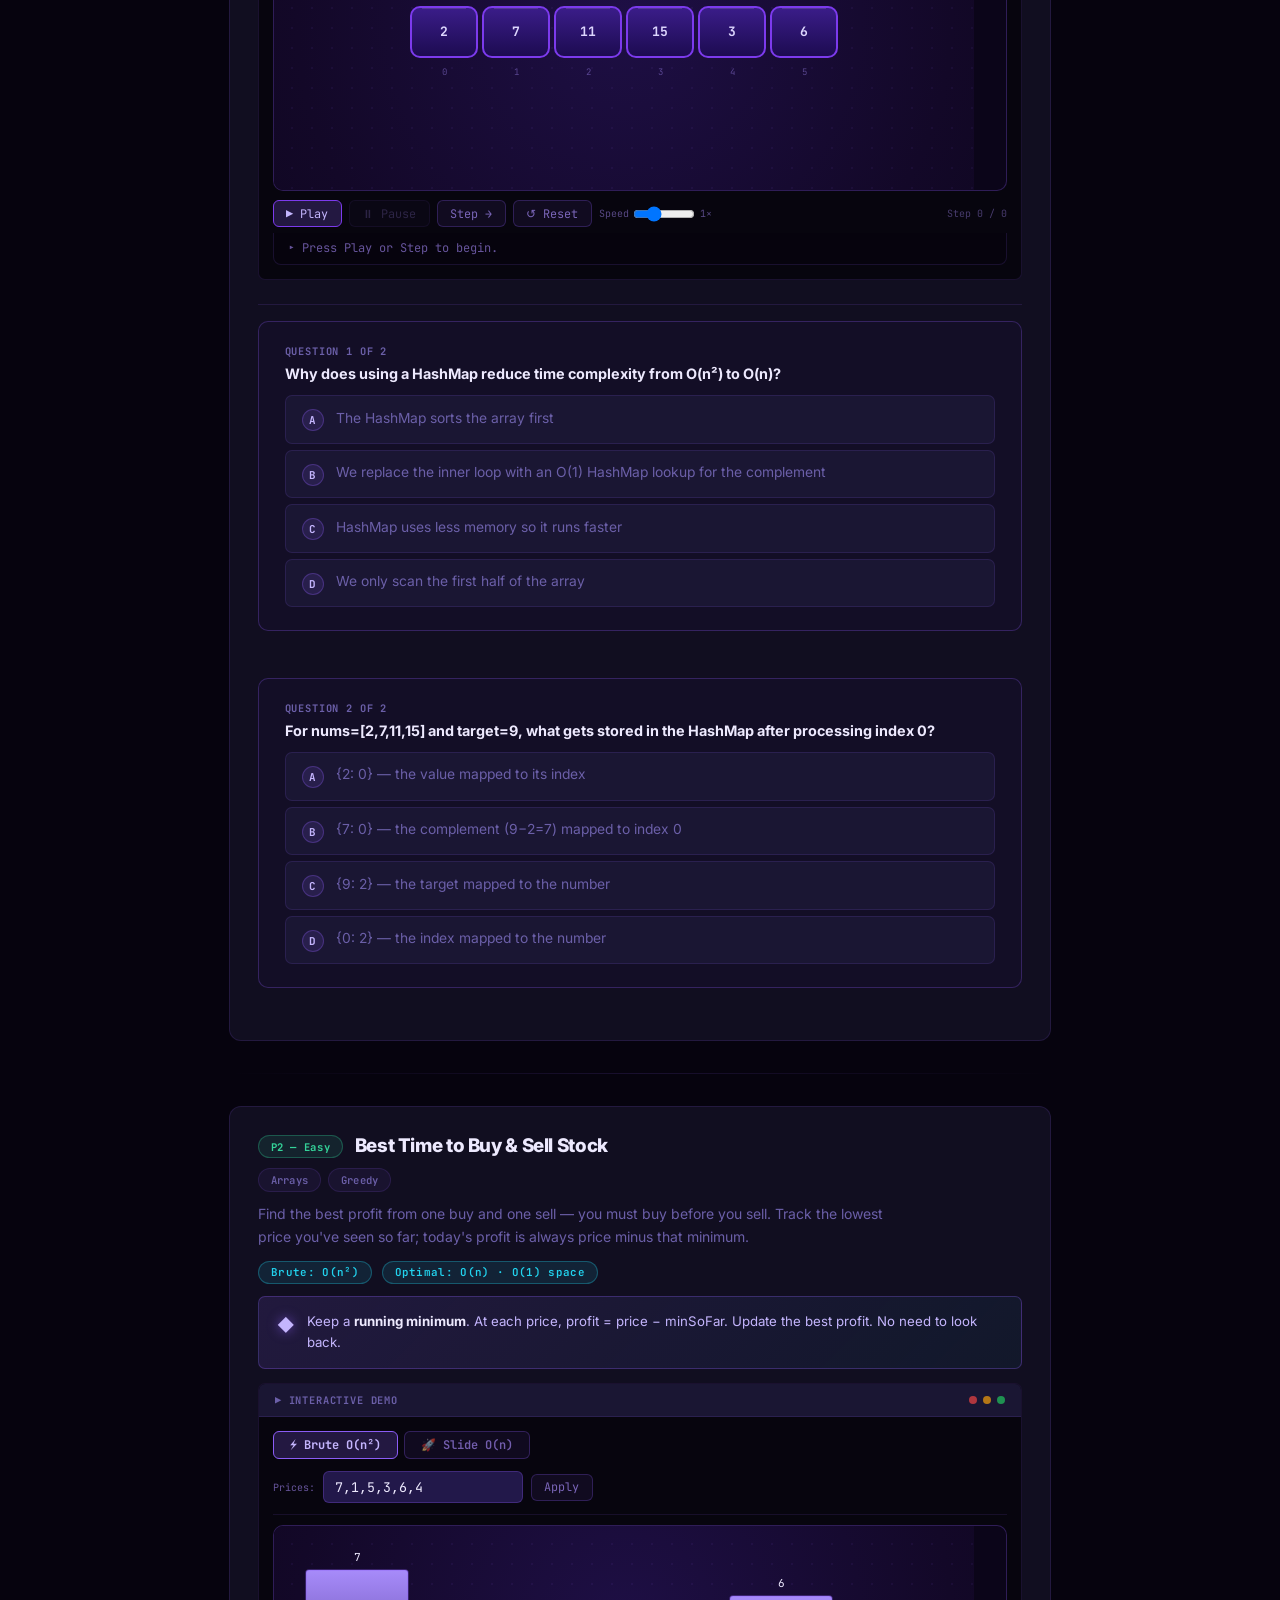
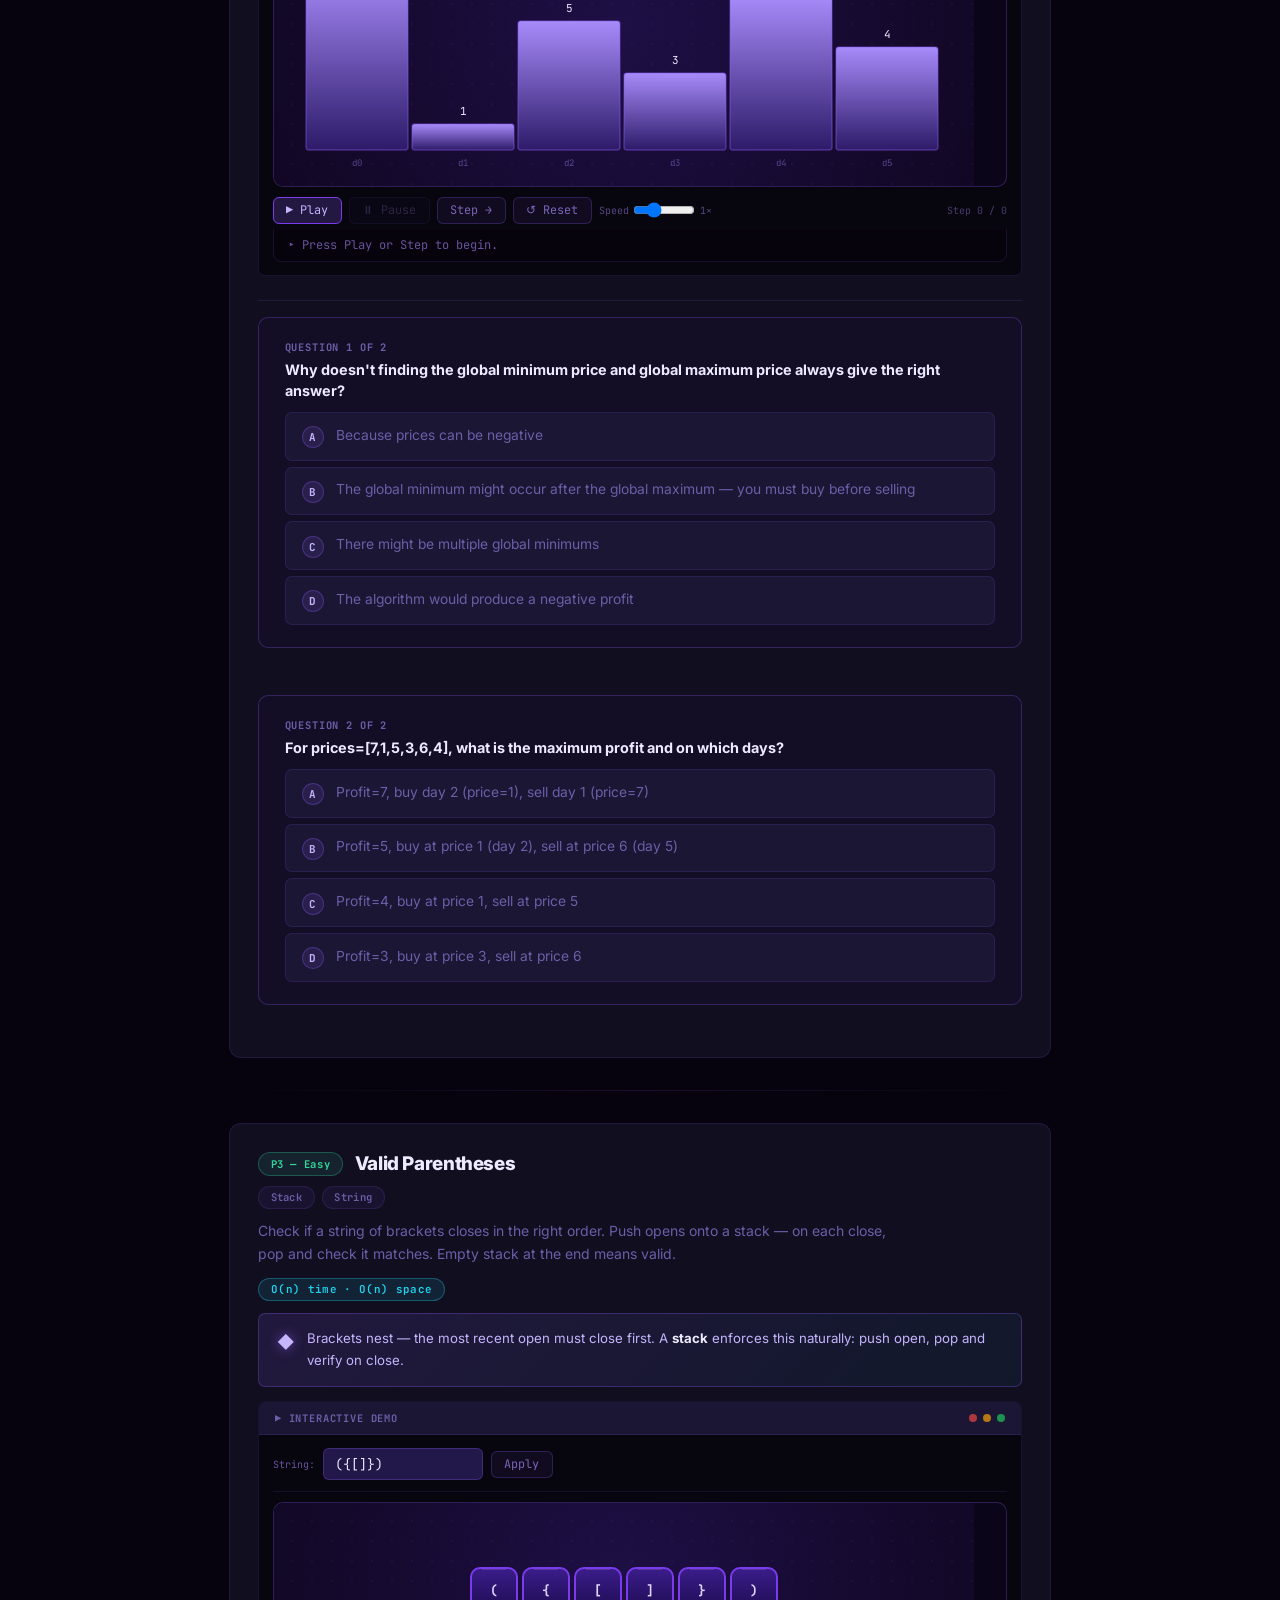
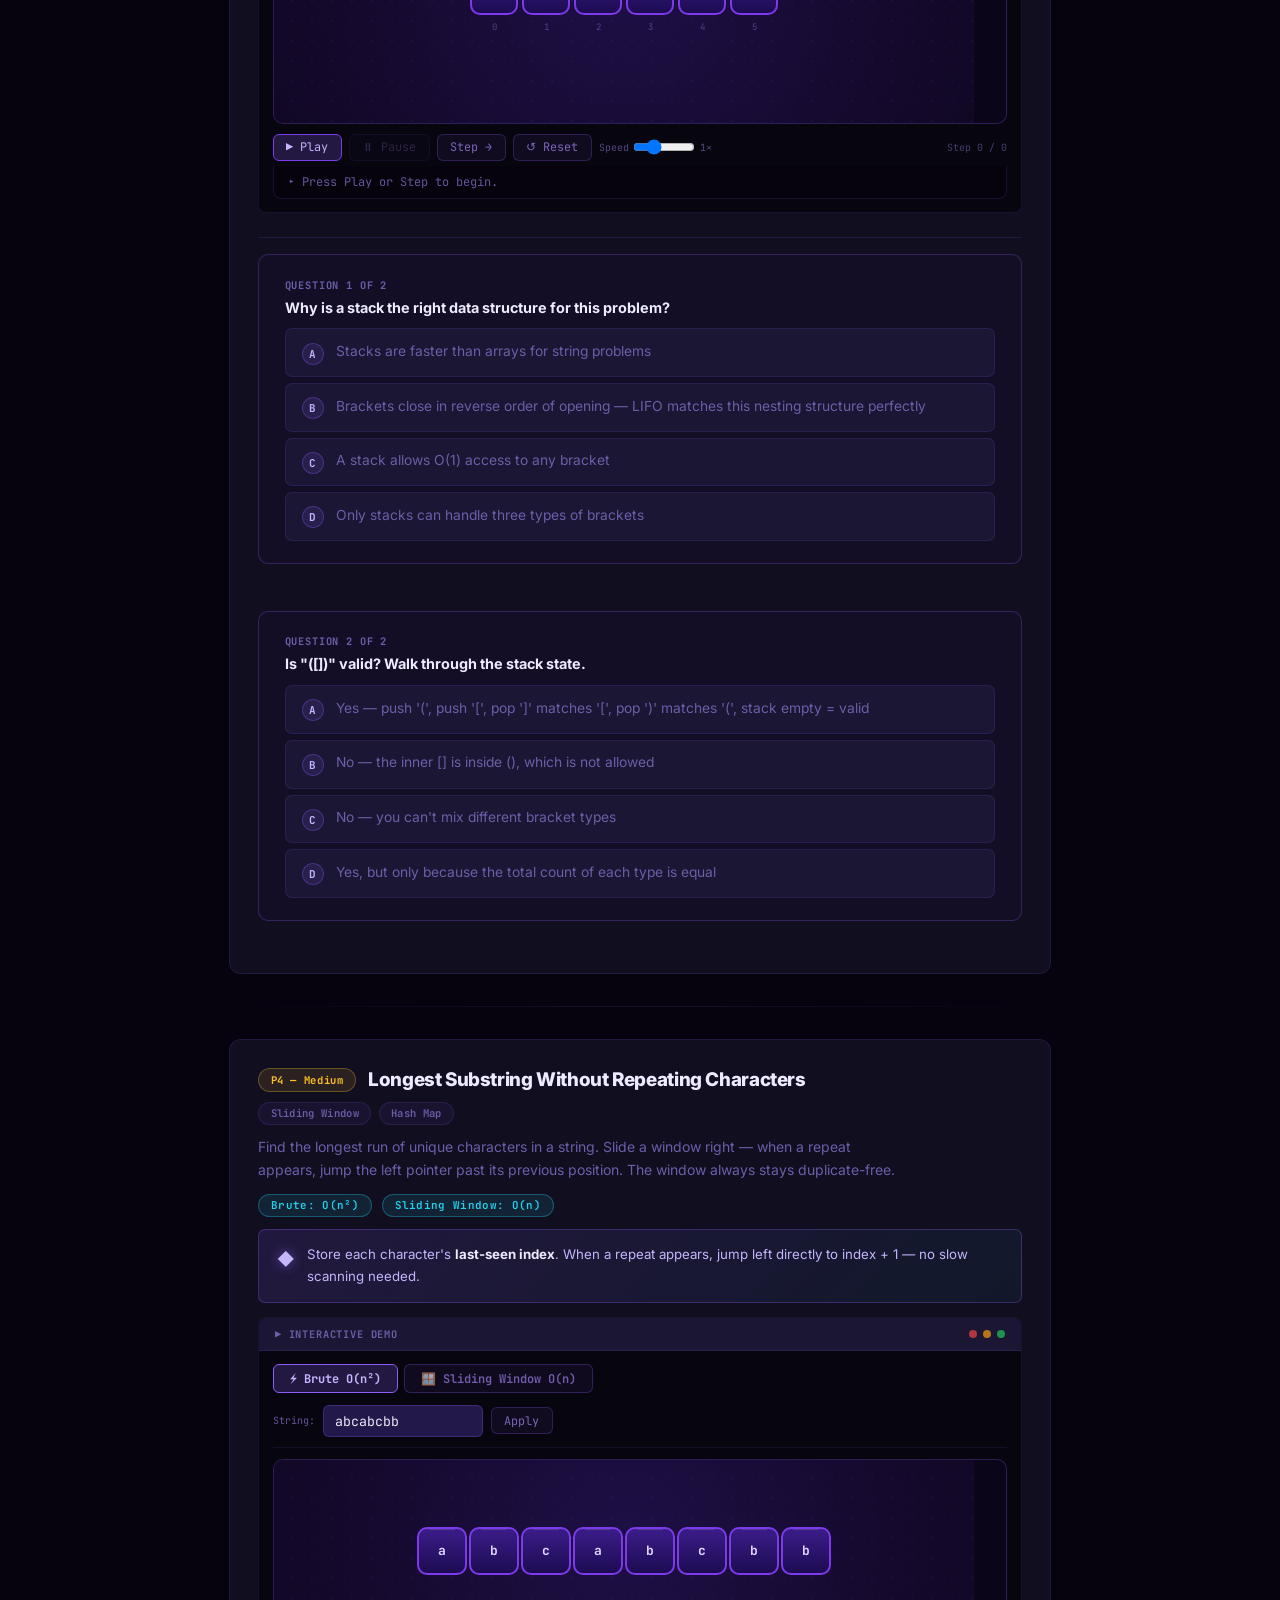
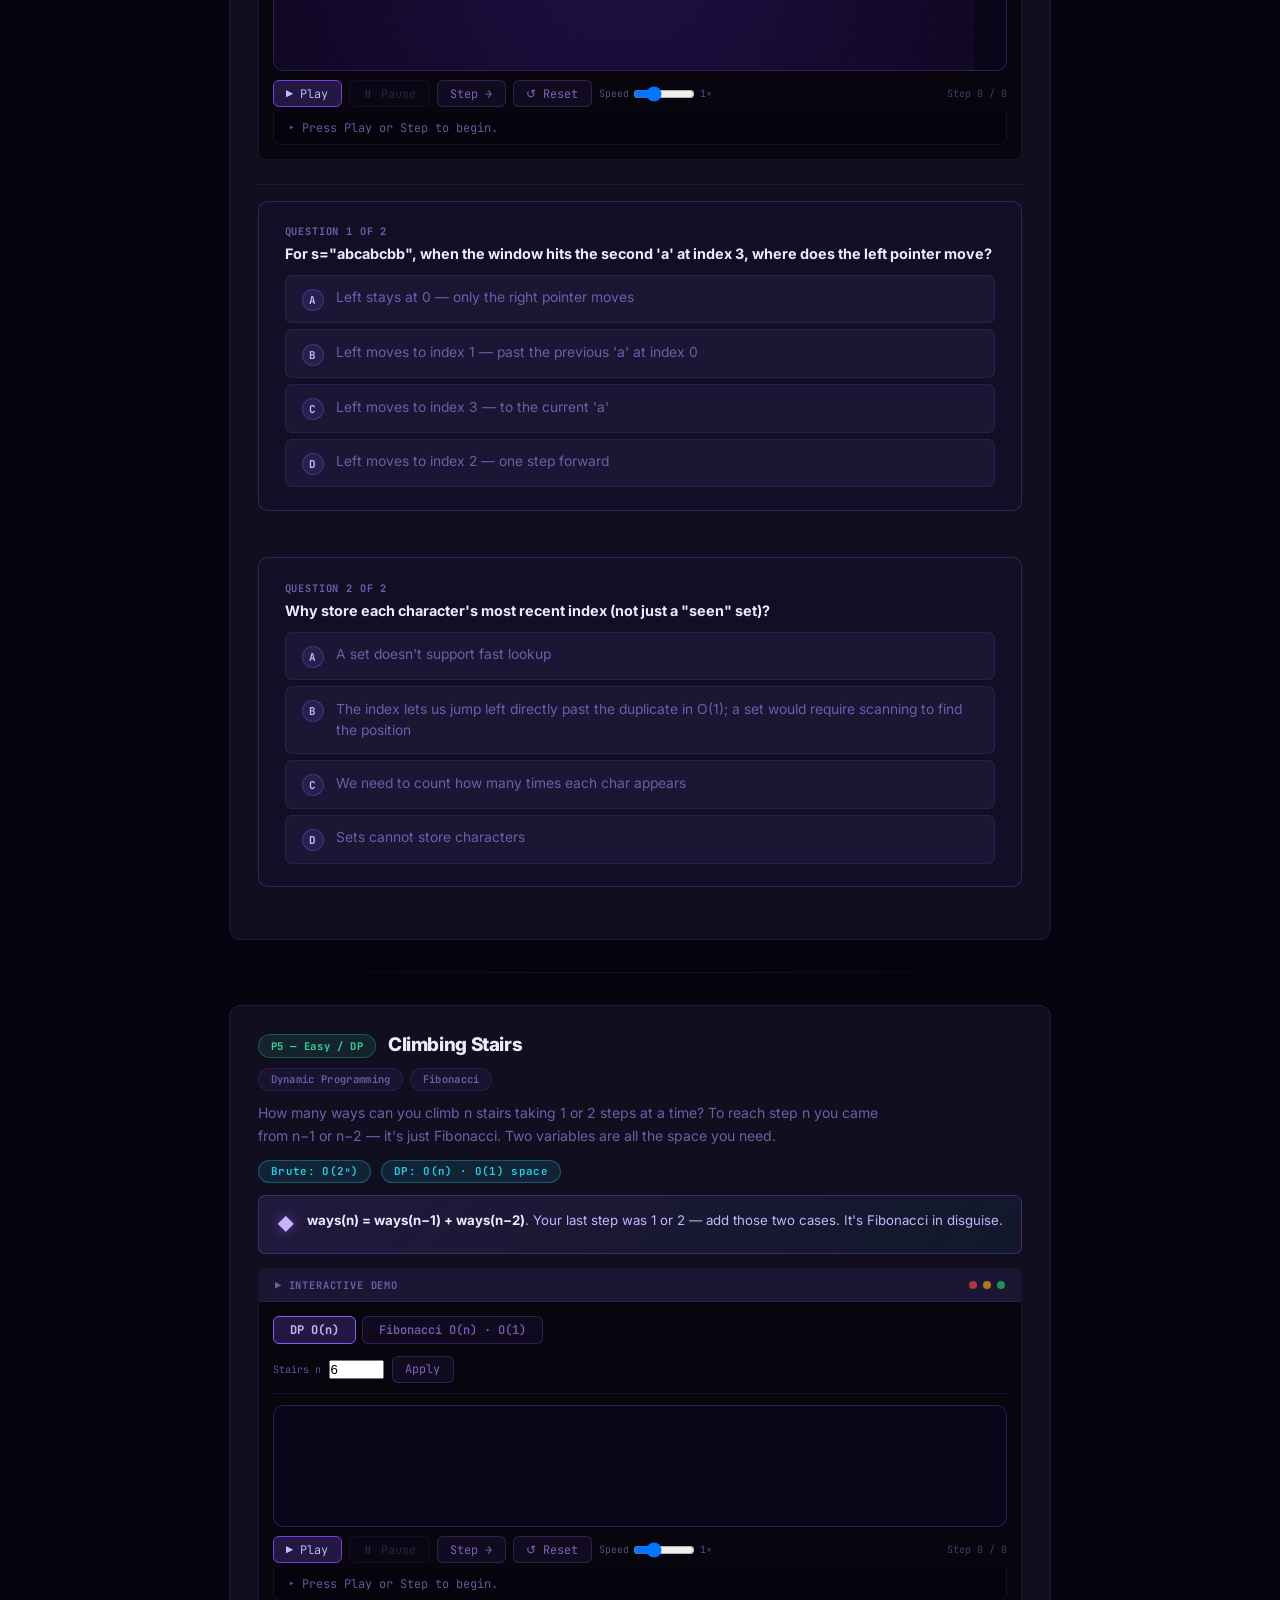
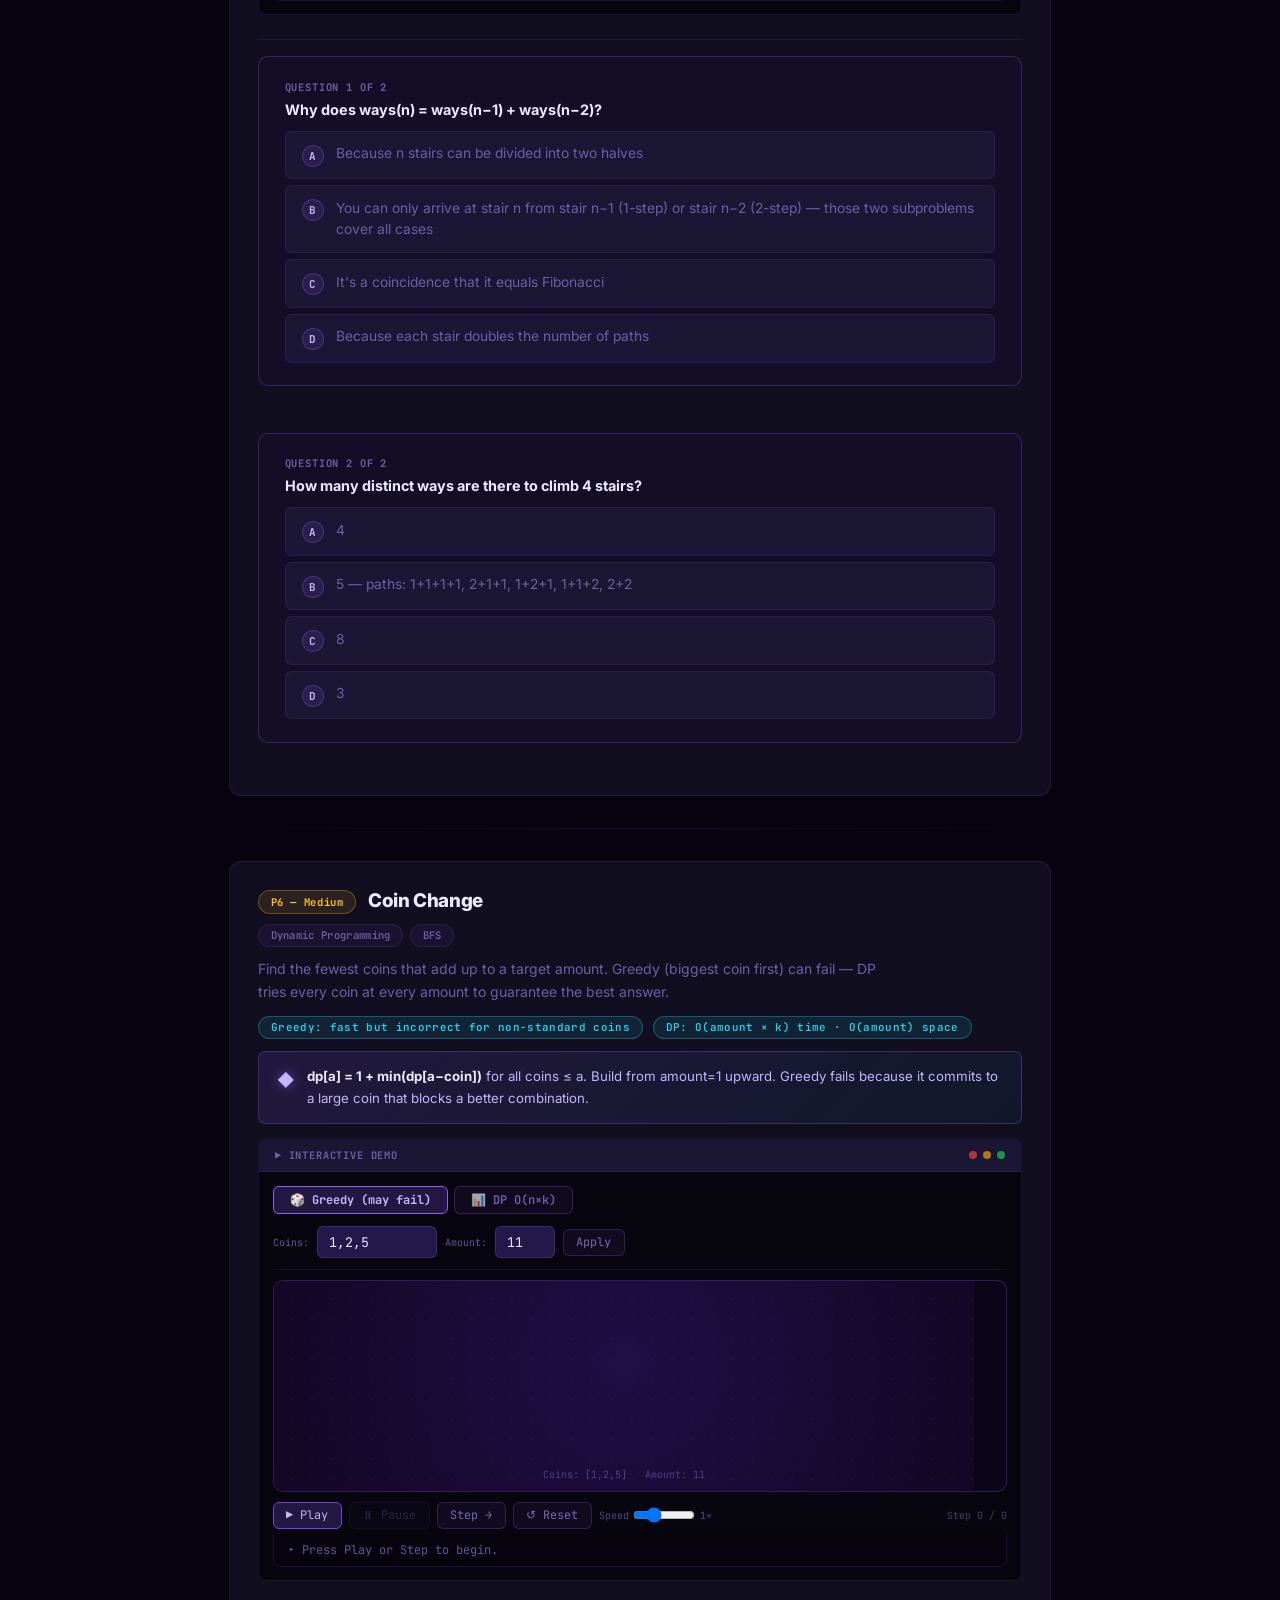
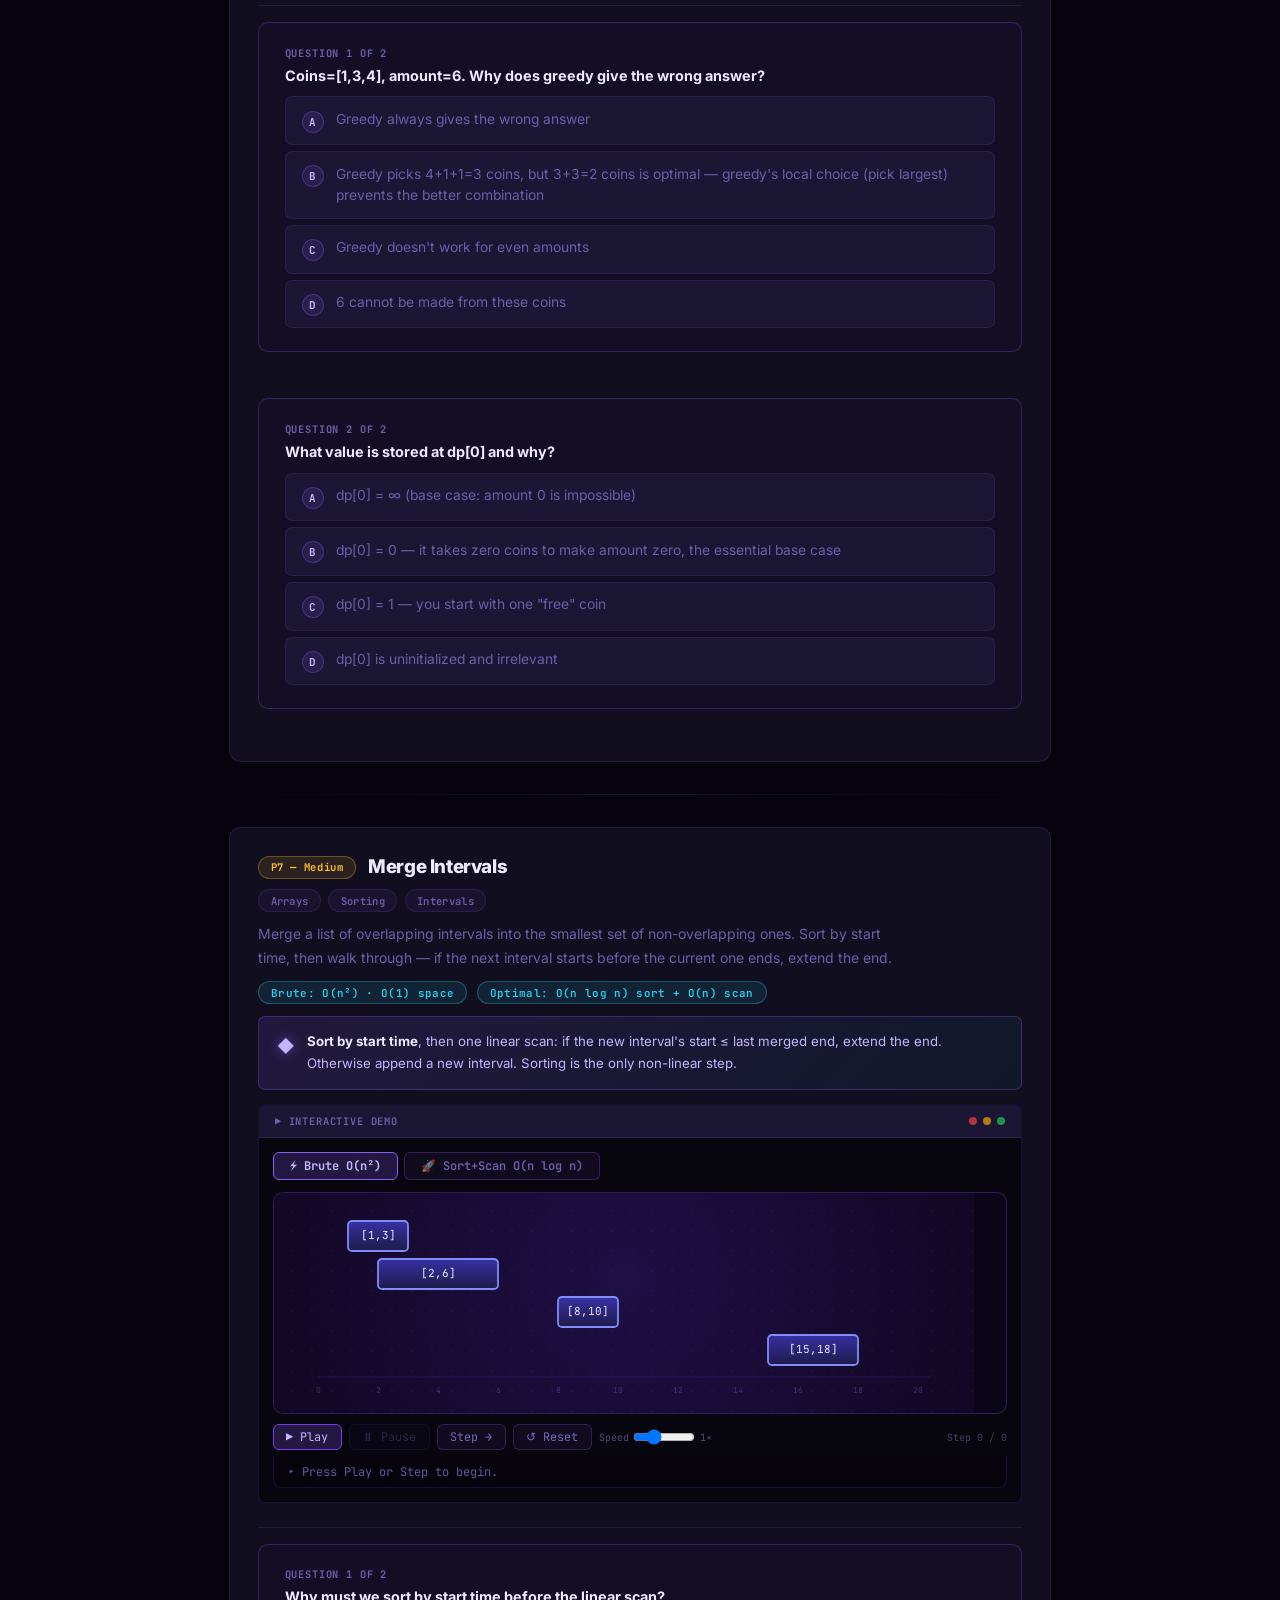
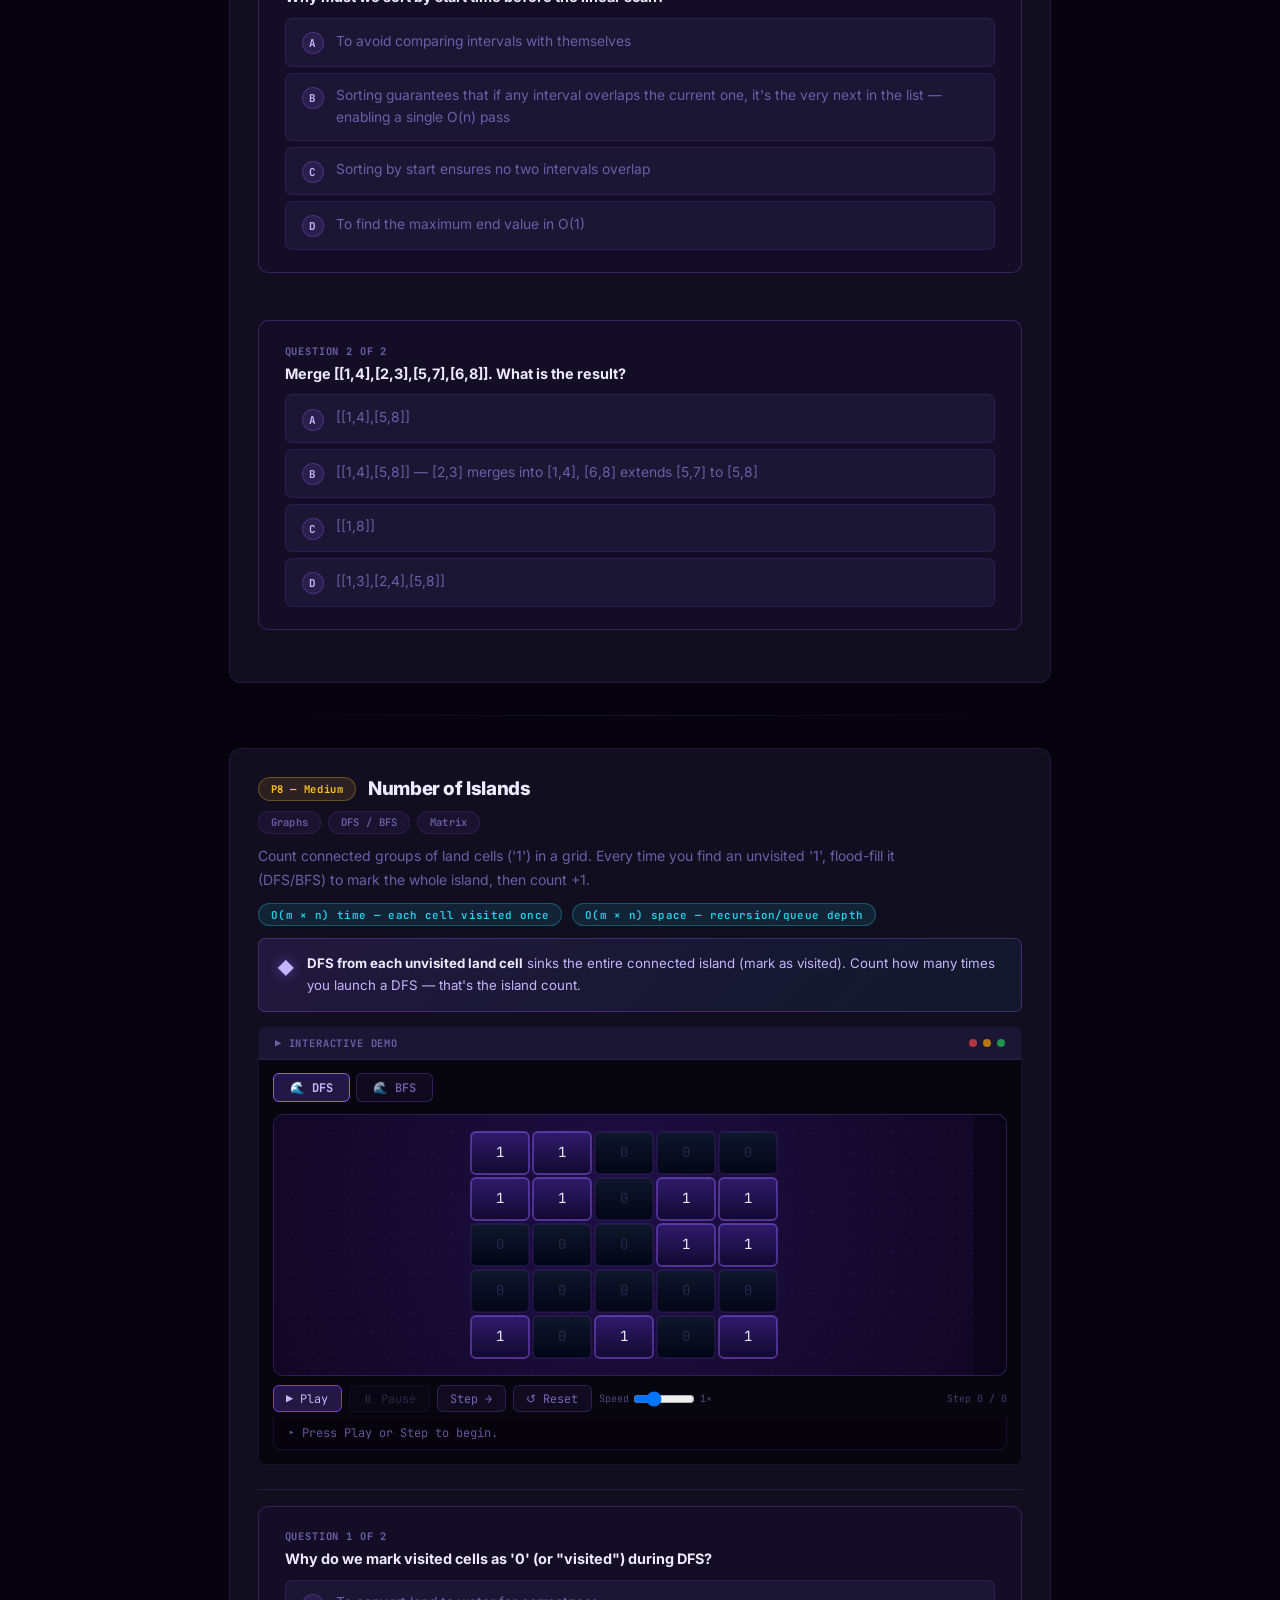
==== commit 1a89e07c: "Add rich content renderer + Batch 1 (P1–P10) problem data - New js/prob-content.js: structured data " ====
--- a/problems.html
+++ b/problems.html
@@ -260,6 +260,161 @@
 
 /* ── Divider (kept for compatibility) ─────────────────── */
 .prob-divider{height:1px;background:linear-gradient(to right,transparent,var(--p-border),transparent);margin:2rem 0;}
+
+/* ── Rich content: problem statement & examples ───────── */
+.ps-stmt{font-size:.9rem;color:var(--p-muted);line-height:1.7;margin:14px 0;}
+.ps-stmt code{font-family:var(--p-mono);font-size:.85em;padding:.1em .35em;
+  background:var(--p-surf2);border-radius:4px;color:var(--p-acc-hi);}
+.ps-examples{display:flex;flex-direction:column;gap:10px;margin:14px 0;}
+.ps-ex{background:var(--p-surf2);border:1px solid var(--p-border);
+  border-radius:var(--p-r-sm);padding:12px 16px;}
+.ps-ex-label{font:700 .65rem var(--p-mono);letter-spacing:.08em;text-transform:uppercase;
+  color:var(--p-muted);margin-bottom:8px;}
+.ps-ex-row{display:flex;gap:8px;flex-wrap:wrap;align-items:baseline;margin:3px 0;}
+.ps-ex-key{font:600 .72rem var(--p-mono);color:var(--p-muted);min-width:60px;}
+.ps-ex-val{font:600 .83rem var(--p-mono);color:var(--p-teal);}
+.ps-ex-why{font-size:.8rem;color:var(--p-muted);margin-top:6px;line-height:1.5;}
+.ps-constraints{margin:14px 0;}
+.ps-constraints-label{font:700 .65rem var(--p-mono);letter-spacing:.08em;text-transform:uppercase;
+  color:var(--p-muted);margin-bottom:8px;}
+.ps-constraints ul{list-style:none;padding:0;margin:0;display:flex;flex-direction:column;gap:5px;}
+.ps-constraints li{font:500 .8rem var(--p-mono);color:var(--p-muted);
+  padding-left:1.2rem;position:relative;}
+.ps-constraints li::before{content:'•';position:absolute;left:0;color:var(--p-accent);}
+
+/* ── Approach tabs ────────────────────────────────────── */
+.ps-approach-row{display:flex;gap:6px;margin:16px 0 0;flex-wrap:wrap;}
+.ps-atab{
+  padding:.35rem .9rem;border-radius:20px;cursor:pointer;
+  font:600 .72rem var(--p-mono);border:1px solid var(--p-border);
+  background:var(--p-surf2);color:var(--p-muted);
+  transition:all .14s;letter-spacing:.03em;
+}
+.ps-atab:hover{border-color:var(--p-accent);color:var(--p-soft);}
+.ps-atab.active{
+  border-color:var(--p-border2);background:var(--p-acc-lo);
+  color:var(--p-acc-hi);box-shadow:0 0 10px rgba(139,92,246,.18);
+}
+.ps-atab.best-tab::after{content:' ✓';color:var(--p-green);font-size:.7em;}
+.ps-panels{margin:12px 0 0;}
+.ps-panel{display:none;}
+.ps-panel.active{display:block;}
+.ps-tc-row{display:flex;gap:.6rem;margin-bottom:12px;flex-wrap:wrap;}
+.ps-tc-chip{
+  font:600 .68rem var(--p-mono);padding:.22rem .75rem;border-radius:20px;
+  border:1px solid var(--p-border);background:var(--p-surf2);color:var(--p-muted);
+  letter-spacing:.03em;
+}
+.ps-tc-chip.best{border-color:rgba(52,211,153,.35);background:var(--p-grn-lo);color:var(--p-green);}
+
+/* ── Steps list ───────────────────────────────────────── */
+.ps-steps{margin:10px 0 14px;display:flex;flex-direction:column;gap:7px;}
+.ps-step{
+  display:flex;gap:10px;align-items:flex-start;
+  font-size:.86rem;color:var(--p-muted);line-height:1.55;
+}
+.ps-step-num{
+  flex:none;width:20px;height:20px;border-radius:50%;
+  background:var(--p-acc-lo);border:1px solid var(--p-border2);
+  font:700 .65rem var(--p-mono);display:flex;align-items:center;justify-content:center;
+  color:var(--p-acc-hi);margin-top:.1rem;
+}
+
+/* ── Code blocks ──────────────────────────────────────── */
+.ps-code-tabs{display:flex;gap:0;margin-bottom:0;}
+.ps-ctab{
+  padding:.35rem .9rem;font:600 .7rem var(--p-mono);cursor:pointer;
+  border:1px solid var(--p-border);border-bottom:none;
+  background:var(--p-surf2);color:var(--p-muted);
+  border-radius:var(--p-r-sm) var(--p-r-sm) 0 0;
+  transition:all .12s;
+}
+.ps-ctab.active{background:var(--p-bg);border-color:var(--p-border);color:var(--p-acc-hi);}
+.ps-code-wrap{
+  background:var(--p-bg);border:1px solid var(--p-border);
+  border-radius:0 var(--p-r-sm) var(--p-r-sm) var(--p-r-sm);
+  overflow:hidden;position:relative;
+}
+.ps-code-hdr{
+  display:flex;align-items:center;justify-content:space-between;
+  padding:7px 14px;background:var(--p-surf2);border-bottom:1px solid var(--p-border);
+}
+.ps-lang{font:700 .62rem var(--p-mono);letter-spacing:.08em;text-transform:uppercase;color:var(--p-muted);}
+.ps-copy{
+  font:600 .67rem var(--p-mono);padding:.22rem .65rem;border-radius:5px;
+  border:1px solid var(--p-border);background:none;color:var(--p-muted);
+  cursor:pointer;transition:all .13s;letter-spacing:.03em;
+}
+.ps-copy:hover{border-color:var(--p-accent);color:var(--p-acc-hi);}
+.ps-code-wrap pre{
+  margin:0;padding:16px;overflow-x:auto;
+  font:400 .82rem/1.7 var(--p-mono);color:var(--p-text);
+}
+.ps-code-pane{display:none;}
+.ps-code-pane.active{display:block;}
+
+/* Syntax highlight tokens */
+.tk-kw{color:#c792ea;}.tk-fn{color:#82aaff;}.tk-st{color:#c3e88d;}
+.tk-cm{color:var(--p-muted);font-style:italic;}.tk-nm{color:#f78c6c;}
+.tk-ty{color:#ffcb6b;}.tk-op{color:var(--p-soft);}.tk-va{color:var(--p-text);}
+.tk-hl{background:rgba(139,92,246,.18);border-radius:3px;padding:0 3px;}
+
+/* ── Complexity comparison table ──────────────────────── */
+.ps-cmplx{margin:20px 0 0;}
+.ps-cmplx-title{font:700 .65rem var(--p-mono);letter-spacing:.08em;text-transform:uppercase;
+  color:var(--p-muted);margin-bottom:10px;}
+.ps-ctable{width:100%;border-collapse:collapse;font-size:.82rem;overflow-x:auto;display:block;}
+.ps-ctable th{font:700 .66rem var(--p-mono);letter-spacing:.06em;text-transform:uppercase;
+  color:var(--p-muted);padding:7px 12px;border-bottom:1px solid var(--p-border);text-align:left;}
+.ps-ctable td{padding:8px 12px;border-bottom:1px solid var(--p-border);color:var(--p-muted);vertical-align:middle;}
+.ps-ctable tr:last-child td{border-bottom:none;}
+.ps-ctable tr.best-row td{color:var(--p-text);}
+.ps-cbar-wrap{width:120px;display:inline-block;vertical-align:middle;}
+.ps-cbar{height:6px;border-radius:3px;min-width:4px;}
+.cbar-grn{background:var(--p-green);}.cbar-amb{background:var(--p-amber);}.cbar-red{background:var(--p-red);}
+.badge-best{font:700 .62rem var(--p-mono);padding:.15rem .55rem;border-radius:20px;
+  background:var(--p-grn-lo);color:var(--p-green);border:1px solid rgba(52,211,153,.3);
+  letter-spacing:.04em;margin-left:6px;}
+
+/* ── Insight cards grid ───────────────────────────────── */
+.ps-cards{margin:20px 0 0;}
+.ps-cards-title{font:700 .65rem var(--p-mono);letter-spacing:.08em;text-transform:uppercase;
+  color:var(--p-muted);margin-bottom:10px;}
+.ps-cards-grid{display:grid;grid-template-columns:repeat(auto-fill,minmax(200px,1fr));gap:10px;}
+.ps-card{
+  background:var(--p-surf2);border:1px solid var(--p-border);
+  border-radius:var(--p-r-sm);padding:14px 16px;
+}
+.ps-card-icon{font-size:1.1rem;margin-bottom:7px;}
+.ps-card-title{font:700 .82rem var(--p-mono);color:var(--p-text);margin-bottom:5px;}
+.ps-card-body{font-size:.8rem;color:var(--p-muted);line-height:1.6;}
+
+/* ── Pattern recognition ──────────────────────────────── */
+.ps-pats{margin:20px 0 0;}
+.ps-pats-title{font:700 .65rem var(--p-mono);letter-spacing:.08em;text-transform:uppercase;
+  color:var(--p-muted);margin-bottom:10px;}
+.ps-pats-row{display:flex;gap:7px;flex-wrap:wrap;}
+.ps-pat{
+  font:600 .72rem var(--p-mono);padding:.3rem .85rem;border-radius:20px;
+  background:var(--p-acc-lo);border:1px solid var(--p-border2);color:var(--p-acc-hi);
+  letter-spacing:.03em;
+}
+
+/* ── Related problems ─────────────────────────────────── */
+.ps-related{margin:20px 0 0;}
+.ps-related-title{font:700 .65rem var(--p-mono);letter-spacing:.08em;text-transform:uppercase;
+  color:var(--p-muted);margin-bottom:10px;}
+.ps-rel-grid{display:grid;grid-template-columns:repeat(auto-fill,minmax(170px,1fr));gap:8px;}
+.ps-rel-card{
+  background:var(--p-surf2);border:1px solid var(--p-border);
+  border-radius:var(--p-r-sm);padding:11px 14px;text-decoration:none;
+  transition:border-color .14s,background .14s;
+}
+.ps-rel-card:hover{border-color:var(--p-accent);background:var(--p-acc-lo);}
+.ps-rel-num{font:700 .65rem var(--p-mono);color:var(--p-muted);margin-bottom:3px;}
+.ps-rel-title{font:700 .85rem var(--p-mono);color:var(--p-text);margin-bottom:4px;}
+.ps-rel-diff{font:700 .65rem var(--p-mono);letter-spacing:.04em;}
+.ps-rel-hint{font-size:.75rem;color:var(--p-muted);margin-top:4px;line-height:1.45;}
   </style>
 </head>
 <body>
@@ -6899,10 +7054,13 @@
 })();
 </script>
 
+<script src="js/prob-content.js"></script>
 <script>
-/* ── Visual enhancer: upgrades existing DOM without touching 200 sections ── */
+/* ── Rich content renderer — injects detailed content around canvas demos ── */
 (function(){
-  /* 1. Wrap every canvas demo with a mock browser chrome header */
+  var D=window.PROB_DATA||{};
+
+  /* ── 1. Demo browser chrome header ─────────────────────── */
   document.querySelectorAll('.prob-demo').forEach(function(d){
     if(d.querySelector('.prob-demo-header'))return;
     var hdr=document.createElement('div');
@@ -6916,7 +7074,7 @@
     d.insertBefore(hdr,d.firstChild);
   });
 
-  /* 2. Color .prob-section-num chips by difficulty keyword */
+  /* ── 2. Difficulty color on number chips ────────────────── */
   document.querySelectorAll('.prob-section-num').forEach(function(el){
     var t=el.textContent.toLowerCase();
     if(t.indexOf('easy')!==-1)el.classList.add('easy');
@@ -6924,27 +7082,17 @@
     else if(t.indexOf('med')!==-1)el.classList.add('medium');
   });
 
-  /* 3. Upgrade quiz options to the new card style */
+  /* ── 3. Quiz card upgrade ───────────────────────────────── */
   document.querySelectorAll('.quiz-section').forEach(function(qs){
     qs.querySelectorAll('.quiz-question').forEach(function(qq,qi){
-      /* add question number label if not present */
       if(!qq.querySelector('.quiz-q-num')){
         var lbl=document.createElement('div');
-        lbl.className='quiz-q-num';
-        lbl.textContent='Q'+(qi+1);
+        lbl.className='quiz-q-num';lbl.textContent='Q'+(qi+1);
         qq.insertBefore(lbl,qq.firstChild);
       }
-
-      /* find a <p> or first text node that is the question text */
-      var qText=qq.querySelector('.quiz-q-text');
-      if(!qText){
-        /* promote the first <strong> or plain-text node into a q-text div */
-        var firstP=qq.querySelector('p');
-        if(firstP){firstP.className='quiz-q-text';}
-      }
-
-      /* upgrade bare <button> options into rich option cards */
-      var buttons=qq.querySelectorAll('button.quiz-btn,button:not(.quiz-option)');
+      var firstP=qq.querySelector('p');
+      if(firstP&&!firstP.classList.contains('quiz-q-text'))firstP.className='quiz-q-text';
+      var buttons=qq.querySelectorAll('button:not(.quiz-option)');
       if(buttons.length){
         var optWrap=qq.querySelector('.quiz-options');
         if(!optWrap){
@@ -6952,16 +7100,13 @@
           optWrap.className='quiz-options';
           buttons[0].parentNode.insertBefore(optWrap,buttons[0]);
         }
-        var letters=['A','B','C','D'];
+        var lets=['A','B','C','D'];
         buttons.forEach(function(btn,bi){
-          if(btn.classList.contains('quiz-option'))return;
           btn.classList.add('quiz-option');
-          /* prepend letter badge */
           if(!btn.querySelector('.opt-letter')){
-            var badge=document.createElement('span');
-            badge.className='opt-letter';
-            badge.textContent=letters[bi]||String(bi+1);
-            btn.insertBefore(badge,btn.firstChild);
+            var b=document.createElement('span');
+            b.className='opt-letter';b.textContent=lets[bi]||String(bi+1);
+            btn.insertBefore(b,btn.firstChild);
           }
           optWrap.appendChild(btn);
         });
@@ -6969,15 +7114,189 @@
     });
   });
 
-  /* 4. Add a thin progress strip to the very top of the page */
+  /* ── 4. Progress strip ──────────────────────────────────── */
   var strip=document.createElement('div');
   strip.className='prob-progress-strip';
   var fill=document.createElement('div');
-  fill.className='prob-progress-fill';
-  /* 200/250 = 80% */
-  fill.style.width='80%';
+  fill.className='prob-progress-fill';fill.style.width='80%';
   strip.appendChild(fill);
   document.body.insertBefore(strip,document.body.firstChild);
+
+  /* ── 5. Rich content injection ──────────────────────────── */
+  document.querySelectorAll('.prob-section').forEach(function(sec){
+    var d=D[sec.id];if(!d)return;
+    var pid=sec.id.replace(/[^a-z0-9]/g,'');
+
+    /* (a) Statement + examples + constraints — after .prob-complexity */
+    var cmpl=sec.querySelector('.prob-complexity');
+    if(cmpl){
+      var sh='<div class="ps-stmt-block">';
+      if(d.stmt)sh+='<div class="ps-stmt">'+d.stmt+'</div>';
+      if(d.ex&&d.ex.length){
+        sh+='<div class="ps-examples">';
+        d.ex.forEach(function(e,i){
+          sh+='<div class="ps-ex"><div class="ps-ex-label">Example '+(i+1)+'</div>'
+            +'<div class="ps-ex-row"><span class="ps-ex-key">Input</span><span class="ps-ex-val">'+H(e[0])+'</span></div>'
+            +'<div class="ps-ex-row"><span class="ps-ex-key">Output</span><span class="ps-ex-val">'+H(e[1])+'</span></div>'
+            +(e[2]?'<div class="ps-ex-why">'+H(e[2])+'</div>':'')
+            +'</div>';
+        });
+        sh+='</div>';
+      }
+      if(d.constraints&&d.constraints.length){
+        sh+='<div class="ps-constraints"><div class="ps-constraints-label">Constraints</div><ul>'
+          +d.constraints.map(function(c){return'<li>'+H(c)+'</li>';}).join('')+'</ul></div>';
+      }
+      sh+='</div>';
+      cmpl.insertAdjacentHTML('afterend',sh);
+    }
+
+    /* (b) Approach tabs + code — before .prob-demo */
+    var demo=sec.querySelector('.prob-demo');
+    if(demo&&d.approaches&&d.approaches.length){
+      var ah='<div class="ps-approach-row">';
+      var ph='';
+      d.approaches.forEach(function(a,i){
+        var isB=!!a.best,isF=i===0;
+        ah+='<div class="ps-atab'+(isF?' active':'')+(isB?' best-tab':'')+'" data-pid="'+pid+'" data-idx="'+i+'">'
+          +H(a.n)+'</div>';
+        ph+='<div class="ps-panel'+(isF?' active':'')+'" data-pid="'+pid+'" data-idx="'+i+'">';
+        ph+='<div class="ps-tc-row">'
+          +'<span class="ps-tc-chip'+(isB?' best':'')+'">Time: '+H(a.t||'—')+'</span>'
+          +'<span class="ps-tc-chip'+(isB?' best':'')+'">Space: '+H(a.s||'—')+'</span>'
+          +(isB?'<span class="badge-best">OPTIMAL</span>':'')+'</div>';
+        if(a.steps&&a.steps.length){
+          ph+='<div class="ps-steps">'+a.steps.map(function(st,si){
+            return'<div class="ps-step"><span class="ps-step-num">'+(si+1)+'</span><span>'+H(st)+'</span></div>';
+          }).join('')+'</div>';
+        }
+        if(a.py||a.js){
+          var gid=pid+'_'+i;
+          var hasTwo=!!(a.py&&a.js);
+          if(hasTwo) ph+='<div class="ps-code-tabs">'
+            +'<div class="ps-ctab active" data-gid="'+gid+'" data-lang="py">Python</div>'
+            +'<div class="ps-ctab" data-gid="'+gid+'" data-lang="js">JavaScript</div>'
+            +'</div>';
+          ph+='<div class="ps-code-wrap">'
+            +'<div class="ps-code-hdr">'
+            +'<span class="ps-lang">'+(hasTwo?'Python / JS':a.py?'Python':'JavaScript')+'</span>'
+            +'<button class="ps-copy">Copy</button></div>';
+          if(a.py) ph+='<div class="ps-code-pane active" data-gid="'+gid+'" data-lang="py"><pre>'+E(a.py)+'</pre></div>';
+          if(a.js) ph+='<div class="ps-code-pane'+(a.py?'':' active')+'" data-gid="'+gid+'" data-lang="js"><pre>'+E(a.js)+'</pre></div>';
+          ph+='</div>';
+        }
+        ph+='</div>';
+      });
+      ah+='</div><div class="ps-panels">'+ph+'</div>';
+      demo.insertAdjacentHTML('beforebegin',ah);
+    }
+
+    /* (c) Complexity table + cards + patterns + related — after .prob-demo */
+    if(demo){
+      var post='';
+      if(d.approaches&&d.approaches.length>1) post+=buildCmplx(d.approaches);
+      if(d.cards&&d.cards.length) post+=buildCards(d.cards);
+      if(d.pats&&d.pats.length) post+=buildPats(d.pats);
+      if(d.rel&&d.rel.length) post+=buildRel(d.rel);
+      if(post) demo.insertAdjacentHTML('afterend',post);
+    }
+
+    /* ── Wire approach tab clicks ── */
+    sec.querySelectorAll('.ps-atab').forEach(function(tab){
+      tab.addEventListener('click',function(){
+        var p2=tab.dataset.pid;
+        sec.querySelectorAll('.ps-atab[data-pid="'+p2+'"]').forEach(function(t){t.classList.remove('active');});
+        sec.querySelectorAll('.ps-panel[data-pid="'+p2+'"]').forEach(function(p){p.classList.remove('active');});
+        tab.classList.add('active');
+        var target=sec.querySelector('.ps-panel[data-pid="'+p2+'"][data-idx="'+tab.dataset.idx+'"]');
+        if(target)target.classList.add('active');
+      });
+    });
+
+    /* ── Wire code language tabs ── */
+    sec.querySelectorAll('.ps-ctab').forEach(function(ct){
+      ct.addEventListener('click',function(){
+        var g=ct.dataset.gid;
+        sec.querySelectorAll('.ps-ctab[data-gid="'+g+'"]').forEach(function(t){t.classList.remove('active');});
+        sec.querySelectorAll('.ps-code-pane[data-gid="'+g+'"]').forEach(function(p){p.classList.remove('active');});
+        ct.classList.add('active');
+        var tgt=sec.querySelector('.ps-code-pane[data-gid="'+g+'"][data-lang="'+ct.dataset.lang+'"]');
+        if(tgt)tgt.classList.add('active');
+      });
+    });
+
+    /* ── Copy buttons ── */
+    sec.querySelectorAll('.ps-copy').forEach(function(btn){
+      btn.addEventListener('click',function(){
+        var wrap=btn.closest('.ps-code-wrap');
+        var pre=wrap&&wrap.querySelector('.ps-code-pane.active pre');
+        if(!pre)return;
+        navigator.clipboard.writeText(pre.textContent).then(function(){
+          btn.textContent='Copied!';
+          setTimeout(function(){btn.textContent='Copy';},1600);
+        }).catch(function(){});
+      });
+    });
+  });
+
+  /* ── Helpers ─────────────────────────────────────────── */
+  function H(s){return String(s).replace(/&/g,'&amp;').replace(/</g,'&lt;').replace(/>/g,'&gt;');}
+  function E(s){return H(s);}
+
+  var TW={'O(1)':7,'O(log n)':22,'O(√n)':30,'O(n)':45,'O(n log n)':65,'O(n²)':85,'O(2ⁿ)':94,'O(n!)':100};
+  function tw(tc){
+    if(!tc)return 50;
+    var keys=Object.keys(TW);
+    for(var i=0;i<keys.length;i++){if(tc.indexOf(keys[i])!==-1)return TW[keys[i]];}
+    return 50;
+  }
+  function tc2c(tc){var w=tw(tc);return w<=45?'cbar-grn':w<=65?'cbar-amb':'cbar-red';}
+
+  function buildCmplx(aprs){
+    var h='<div class="ps-cmplx"><div class="ps-cmplx-title">Complexity Comparison</div>'
+      +'<div style="overflow-x:auto"><table class="ps-ctable">'
+      +'<tr><th>Approach</th><th>Time</th><th>Space</th><th style="min-width:110px">Visual (Time)</th><th></th></tr>';
+    aprs.forEach(function(a){
+      h+='<tr'+(a.best?' class="best-row"':'')+'>'
+        +'<td>'+H(a.n)+'</td><td>'+H(a.t||'—')+'</td><td>'+H(a.s||'—')+'</td>'
+        +'<td><div class="ps-cbar-wrap"><div class="ps-cbar '+tc2c(a.t)+'" style="width:'+tw(a.t)+'%"></div></div></td>'
+        +'<td>'+(a.best?'<span class="badge-best">Best</span>':'')+'</td></tr>';
+    });
+    return h+'</table></div></div>';
+  }
+
+  function buildCards(cards){
+    return'<div class="ps-cards"><div class="ps-cards-title">Key Insights</div>'
+      +'<div class="ps-cards-grid">'
+      +cards.map(function(c){
+        return'<div class="ps-card">'
+          +'<div class="ps-card-icon">'+c[0]+'</div>'
+          +'<div class="ps-card-title">'+H(c[1])+'</div>'
+          +'<div class="ps-card-body">'+H(c[2])+'</div>'
+          +'</div>';
+      }).join('')+'</div></div>';
+  }
+
+  function buildPats(pats){
+    return'<div class="ps-pats"><div class="ps-pats-title">Pattern Recognition</div>'
+      +'<div class="ps-pats-row">'
+      +pats.map(function(p){return'<span class="ps-pat">'+H(p)+'</span>';}).join('')
+      +'</div></div>';
+  }
+
+  function buildRel(rel){
+    return'<div class="ps-related"><div class="ps-related-title">Related Problems</div>'
+      +'<div class="ps-rel-grid">'
+      +rel.map(function(r){
+        var dc=r[2]==='easy'?'diff-easy':r[2]==='hard'?'diff-hard':'diff-med';
+        return'<div class="ps-rel-card">'
+          +'<div class="ps-rel-num">LC #'+r[0]+'</div>'
+          +'<div class="ps-rel-title">'+H(r[1])+'</div>'
+          +'<div class="ps-rel-diff '+dc+'">'+r[2].charAt(0).toUpperCase()+r[2].slice(1)+'</div>'
+          +'<div class="ps-rel-hint">'+H(r[3])+'</div>'
+          +'</div>';
+      }).join('')+'</div></div>';
+  }
 })();
 </script>
 </body>
